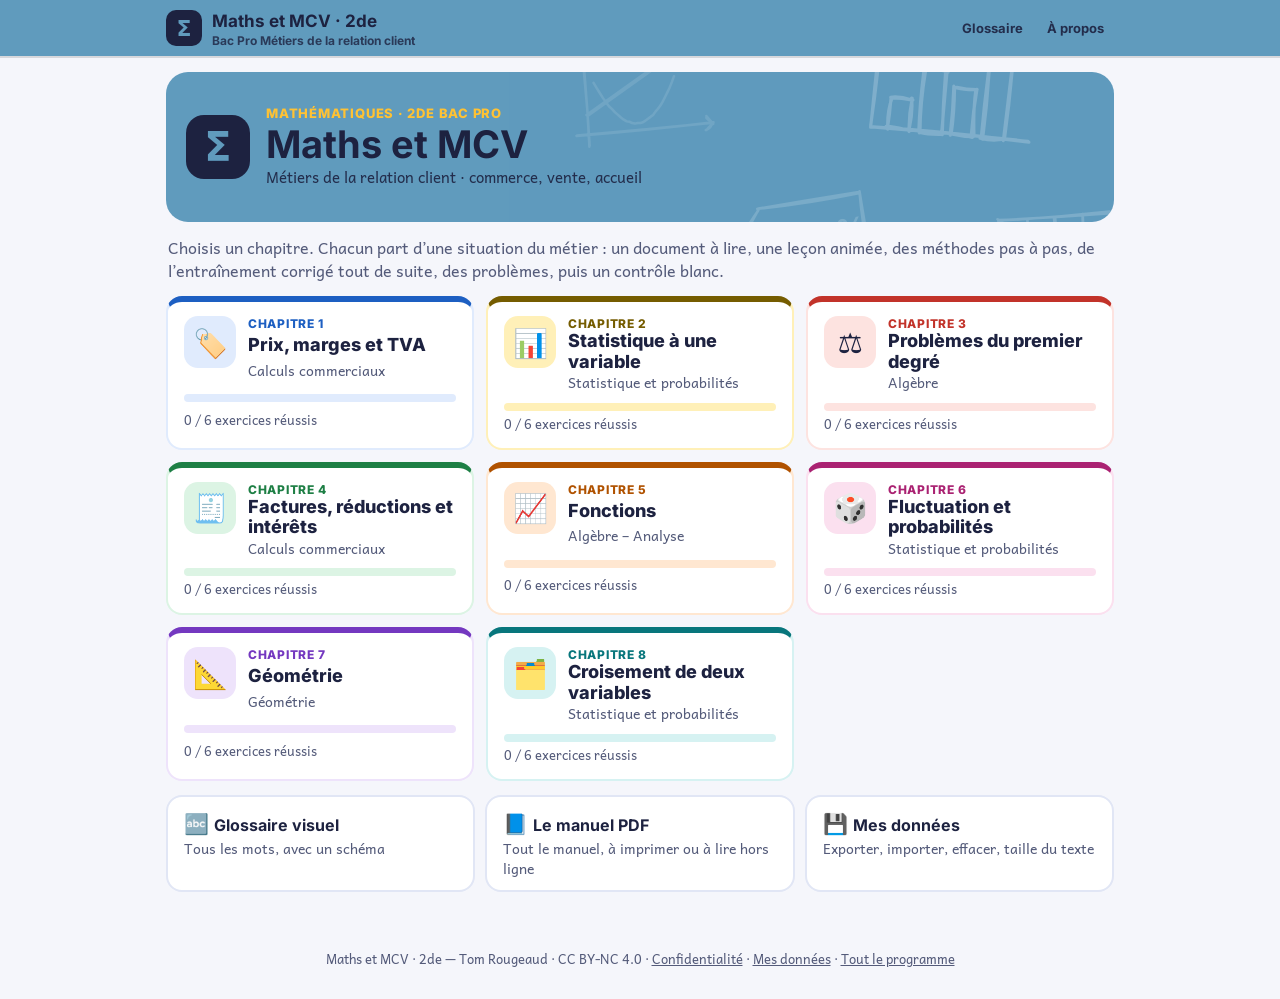
==== 2de/index.html @ 27fa9685 "Manuels 2de, 1re, Tle : QR sans texte collé, schémas sans superposition, diagrammes lisibles - QR « " ====
<!doctype html>
<html lang="fr">
<head>
<meta charset="utf-8">
<meta name="viewport" content="width=device-width,initial-scale=1,viewport-fit=cover">
<title>Maths et MCV · 2de</title>
<meta name="description" content="Mathématiques de 2de Bac Pro Métiers de la relation client : un document du métier pour démarrer, des leçons animées, des méthodes pas à pas, de l’entraînement corrigé et expliqué, des problèmes du commerce, de la vente et de l’accueil.">
<meta name="theme-color" content="#2A6A8C">
<meta name="author" content="Tom Rougeaud">
<link rel="icon" href="data:image/svg+xml,%3Csvg%20xmlns%3D%22http%3A%2F%2Fwww.w3.org%2F2000%2Fsvg%22%20viewBox%3D%220%200%2064%2064%22%3E%3Crect%20width%3D%2264%22%20height%3D%2264%22%20rx%3D%2214%22%20fill%3D%22%23609BBD%22%2F%3E%3Ctext%20x%3D%2232%22%20y%3D%2247%22%20font-family%3D%22Arial%2Csans-serif%22%20font-size%3D%2244%22%20font-weight%3D%22700%22%20fill%3D%22%231D2240%22%20text-anchor%3D%22middle%22%3E%CE%A3%3C%2Ftext%3E%3C%2Fsvg%3E">
<style>/* Polices intégrées (aucun appel externe) : Andika (texte, SIL OFL) et Inter (titres, SIL OFL) — les mêmes que le livret PDF */
@font-face{font-family:'Andika';font-style:normal;font-weight:400;font-display:swap;src:url([data-uri]) format('woff2');unicode-range:U+0000-00FF,U+0131,U+0152-0153,U+02BB-02BC,U+02C6,U+02DA,U+02DC,U+0304,U+0308,U+0329,U+2000-206F,U+20AC,U+2122,U+2191,U+2193,U+2212,U+2215,U+FEFF,U+FFFD}
@font-face{font-family:'Andika';font-style:normal;font-weight:700;font-display:swap;src:url([data-uri]) format('woff2');unicode-range:U+0000-00FF,U+0131,U+0152-0153,U+02BB-02BC,U+02C6,U+02DA,U+02DC,U+0304,U+0308,U+0329,U+2000-206F,U+20AC,U+2122,U+2191,U+2193,U+2212,U+2215,U+FEFF,U+FFFD}
@font-face{font-family:'Andika';font-style:italic;font-weight:400;font-display:swap;src:url([data-uri]) format('woff2');unicode-range:U+0000-00FF,U+0131,U+0152-0153,U+02BB-02BC,U+02C6,U+02DA,U+02DC,U+0304,U+0308,U+0329,U+2000-206F,U+20AC,U+2122,U+2191,U+2193,U+2212,U+2215,U+FEFF,U+FFFD}
@font-face{font-family:'Inter';font-style:normal;font-weight:700;font-display:swap;src:url([data-uri]) format('woff2');unicode-range:U+0000-00FF,U+0131,U+0152-0153,U+02BB-02BC,U+02C6,U+02DA,U+02DC,U+0304,U+0308,U+0329,U+2000-206F,U+20AC,U+2122,U+2191,U+2193,U+2212,U+2215,U+FEFF,U+FFFD}
@font-face{font-family:'Inter';font-style:normal;font-weight:800;font-display:swap;src:url([data-uri]) format('woff2');unicode-range:U+0000-00FF,U+0131,U+0152-0153,U+02BB-02BC,U+02C6,U+02DA,U+02DC,U+0304,U+0308,U+0329,U+2000-206F,U+20AC,U+2122,U+2191,U+2193,U+2212,U+2215,U+FEFF,U+FFFD}
</style>
<style>@font-face{font-family:KaTeX_AMS;font-style:normal;font-weight:400;src:url([data-uri]) format("woff2")}@font-face{font-family:KaTeX_Caligraphic;font-style:normal;font-weight:400;src:url([data-uri]) format("woff2")}@font-face{font-family:KaTeX_Main;font-style:normal;font-weight:700;src:url([data-uri]) format("woff2")}@font-face{font-family:KaTeX_Main;font-style:italic;font-weight:400;src:url([data-uri]) format("woff2")}@font-face{font-family:KaTeX_Main;font-style:normal;font-weight:400;src:url([data-uri]) format("woff2")}@font-face{font-family:KaTeX_Math;font-style:italic;font-weight:400;src:url([data-uri]) format("woff2")}@font-face{font-family:KaTeX_Size1;font-style:normal;font-weight:400;src:url([data-uri]) format("woff2")}@font-face{font-family:KaTeX_Size2;font-style:normal;font-weight:400;src:url([data-uri]) format("woff2")}.katex{font:normal 1.21em KaTeX_Main,Times New Roman,serif;line-height:1.2;text-indent:0;text-rendering:auto}.katex *{-ms-high-contrast-adjust:none!important;border-color:currentColor}.katex .katex-version:after{content:"0.16.11"}.katex .katex-mathml{clip:rect(1px,1px,1px,1px);border:0;height:1px;overflow:hidden;padding:0;position:absolute;width:1px}.katex .katex-html>.newline{display:block}.katex .base{position:relative;white-space:nowrap;width:-webkit-min-content;width:-moz-min-content;width:min-content}.katex .base,.katex .strut{display:inline-block}.katex .textbf{font-weight:700}.katex .textit{font-style:italic}.katex .textrm{font-family:KaTeX_Main}.katex .textsf{font-family:KaTeX_SansSerif}.katex .texttt{font-family:KaTeX_Typewriter}.katex .mathnormal{font-family:KaTeX_Math;font-style:italic}.katex .mathit{font-family:KaTeX_Main;font-style:italic}.katex .mathrm{font-style:normal}.katex .mathbf{font-family:KaTeX_Main;font-weight:700}.katex .boldsymbol{font-family:KaTeX_Math;font-style:italic;font-weight:700}.katex .amsrm,.katex .mathbb,.katex .textbb{font-family:KaTeX_AMS}.katex .mathcal{font-family:KaTeX_Caligraphic}.katex .mathfrak,.katex .textfrak{font-family:KaTeX_Fraktur}.katex .mathboldfrak,.katex .textboldfrak{font-family:KaTeX_Fraktur;font-weight:700}.katex .mathtt{font-family:KaTeX_Typewriter}.katex .mathscr,.katex .textscr{font-family:KaTeX_Script}.katex .mathsf,.katex .textsf{font-family:KaTeX_SansSerif}.katex .mathboldsf,.katex .textboldsf{font-family:KaTeX_SansSerif;font-weight:700}.katex .mathitsf,.katex .textitsf{font-family:KaTeX_SansSerif;font-style:italic}.katex .mainrm{font-family:KaTeX_Main;font-style:normal}.katex .vlist-t{border-collapse:collapse;display:inline-table;table-layout:fixed}.katex .vlist-r{display:table-row}.katex .vlist{display:table-cell;position:relative;vertical-align:bottom}.katex .vlist>span{display:block;height:0;position:relative}.katex .vlist>span>span{display:inline-block}.katex .vlist>span>.pstrut{overflow:hidden;width:0}.katex .vlist-t2{margin-right:-2px}.katex .vlist-s{display:table-cell;font-size:1px;min-width:2px;vertical-align:bottom;width:2px}.katex .vbox{align-items:baseline;display:inline-flex;flex-direction:column}.katex .hbox{width:100%}.katex .hbox,.katex .thinbox{display:inline-flex;flex-direction:row}.katex .thinbox{max-width:0;width:0}.katex .msupsub{text-align:left}.katex .mfrac>span>span{text-align:center}.katex .mfrac .frac-line{border-bottom-style:solid;display:inline-block;width:100%}.katex .hdashline,.katex .hline,.katex .mfrac .frac-line,.katex .overline .overline-line,.katex .rule,.katex .underline .underline-line{min-height:1px}.katex .mspace{display:inline-block}.katex .clap,.katex .llap,.katex .rlap{position:relative;width:0}.katex .clap>.inner,.katex .llap>.inner,.katex .rlap>.inner{position:absolute}.katex .clap>.fix,.katex .llap>.fix,.katex .rlap>.fix{display:inline-block}.katex .llap>.inner{right:0}.katex .clap>.inner,.katex .rlap>.inner{left:0}.katex .clap>.inner>span{margin-left:-50%;margin-right:50%}.katex .rule{border:0 solid;display:inline-block;position:relative}.katex .hline,.katex .overline .overline-line,.katex .underline .underline-line{border-bottom-style:solid;display:inline-block;width:100%}.katex .hdashline{border-bottom-style:dashed;display:inline-block;width:100%}.katex .sqrt>.root{margin-left:.2777777778em;margin-right:-.5555555556em}.katex .fontsize-ensurer.reset-size1.size1,.katex .sizing.reset-size1.size1{font-size:1em}.katex .fontsize-ensurer.reset-size1.size2,.katex .sizing.reset-size1.size2{font-size:1.2em}.katex .fontsize-ensurer.reset-size1.size3,.katex .sizing.reset-size1.size3{font-size:1.4em}.katex .fontsize-ensurer.reset-size1.size4,.katex .sizing.reset-size1.size4{font-size:1.6em}.katex .fontsize-ensurer.reset-size1.size5,.katex .sizing.reset-size1.size5{font-size:1.8em}.katex .fontsize-ensurer.reset-size1.size6,.katex .sizing.reset-size1.size6{font-size:2em}.katex .fontsize-ensurer.reset-size1.size7,.katex .sizing.reset-size1.size7{font-size:2.4em}.katex .fontsize-ensurer.reset-size1.size8,.katex .sizing.reset-size1.size8{font-size:2.88em}.katex .fontsize-ensurer.reset-size1.size9,.katex .sizing.reset-size1.size9{font-size:3.456em}.katex .fontsize-ensurer.reset-size1.size10,.katex .sizing.reset-size1.size10{font-size:4.148em}.katex .fontsize-ensurer.reset-size1.size11,.katex .sizing.reset-size1.size11{font-size:4.976em}.katex .fontsize-ensurer.reset-size2.size1,.katex .sizing.reset-size2.size1{font-size:.8333333333em}.katex .fontsize-ensurer.reset-size2.size2,.katex .sizing.reset-size2.size2{font-size:1em}.katex .fontsize-ensurer.reset-size2.size3,.katex .sizing.reset-size2.size3{font-size:1.1666666667em}.katex .fontsize-ensurer.reset-size2.size4,.katex .sizing.reset-size2.size4{font-size:1.3333333333em}.katex .fontsize-ensurer.reset-size2.size5,.katex .sizing.reset-size2.size5{font-size:1.5em}.katex .fontsize-ensurer.reset-size2.size6,.katex .sizing.reset-size2.size6{font-size:1.6666666667em}.katex .fontsize-ensurer.reset-size2.size7,.katex .sizing.reset-size2.size7{font-size:2em}.katex .fontsize-ensurer.reset-size2.size8,.katex .sizing.reset-size2.size8{font-size:2.4em}.katex .fontsize-ensurer.reset-size2.size9,.katex .sizing.reset-size2.size9{font-size:2.88em}.katex .fontsize-ensurer.reset-size2.size10,.katex .sizing.reset-size2.size10{font-size:3.4566666667em}.katex .fontsize-ensurer.reset-size2.size11,.katex .sizing.reset-size2.size11{font-size:4.1466666667em}.katex .fontsize-ensurer.reset-size3.size1,.katex .sizing.reset-size3.size1{font-size:.7142857143em}.katex .fontsize-ensurer.reset-size3.size2,.katex .sizing.reset-size3.size2{font-size:.8571428571em}.katex .fontsize-ensurer.reset-size3.size3,.katex .sizing.reset-size3.size3{font-size:1em}.katex .fontsize-ensurer.reset-size3.size4,.katex .sizing.reset-size3.size4{font-size:1.1428571429em}.katex .fontsize-ensurer.reset-size3.size5,.katex .sizing.reset-size3.size5{font-size:1.2857142857em}.katex .fontsize-ensurer.reset-size3.size6,.katex .sizing.reset-size3.size6{font-size:1.4285714286em}.katex .fontsize-ensurer.reset-size3.size7,.katex .sizing.reset-size3.size7{font-size:1.7142857143em}.katex .fontsize-ensurer.reset-size3.size8,.katex .sizing.reset-size3.size8{font-size:2.0571428571em}.katex .fontsize-ensurer.reset-size3.size9,.katex .sizing.reset-size3.size9{font-size:2.4685714286em}.katex .fontsize-ensurer.reset-size3.size10,.katex .sizing.reset-size3.size10{font-size:2.9628571429em}.katex .fontsize-ensurer.reset-size3.size11,.katex .sizing.reset-size3.size11{font-size:3.5542857143em}.katex .fontsize-ensurer.reset-size4.size1,.katex .sizing.reset-size4.size1{font-size:.625em}.katex .fontsize-ensurer.reset-size4.size2,.katex .sizing.reset-size4.size2{font-size:.75em}.katex .fontsize-ensurer.reset-size4.size3,.katex .sizing.reset-size4.size3{font-size:.875em}.katex .fontsize-ensurer.reset-size4.size4,.katex .sizing.reset-size4.size4{font-size:1em}.katex .fontsize-ensurer.reset-size4.size5,.katex .sizing.reset-size4.size5{font-size:1.125em}.katex .fontsize-ensurer.reset-size4.size6,.katex .sizing.reset-size4.size6{font-size:1.25em}.katex .fontsize-ensurer.reset-size4.size7,.katex .sizing.reset-size4.size7{font-size:1.5em}.katex .fontsize-ensurer.reset-size4.size8,.katex .sizing.reset-size4.size8{font-size:1.8em}.katex .fontsize-ensurer.reset-size4.size9,.katex .sizing.reset-size4.size9{font-size:2.16em}.katex .fontsize-ensurer.reset-size4.size10,.katex .sizing.reset-size4.size10{font-size:2.5925em}.katex .fontsize-ensurer.reset-size4.size11,.katex .sizing.reset-size4.size11{font-size:3.11em}.katex .fontsize-ensurer.reset-size5.size1,.katex .sizing.reset-size5.size1{font-size:.5555555556em}.katex .fontsize-ensurer.reset-size5.size2,.katex .sizing.reset-size5.size2{font-size:.6666666667em}.katex .fontsize-ensurer.reset-size5.size3,.katex .sizing.reset-size5.size3{font-size:.7777777778em}.katex .fontsize-ensurer.reset-size5.size4,.katex .sizing.reset-size5.size4{font-size:.8888888889em}.katex .fontsize-ensurer.reset-size5.size5,.katex .sizing.reset-size5.size5{font-size:1em}.katex .fontsize-ensurer.reset-size5.size6,.katex .sizing.reset-size5.size6{font-size:1.1111111111em}.katex .fontsize-ensurer.reset-size5.size7,.katex .sizing.reset-size5.size7{font-size:1.3333333333em}.katex .fontsize-ensurer.reset-size5.size8,.katex .sizing.reset-size5.size8{font-size:1.6em}.katex .fontsize-ensurer.reset-size5.size9,.katex .sizing.reset-size5.size9{font-size:1.92em}.katex .fontsize-ensurer.reset-size5.size10,.katex .sizing.reset-size5.size10{font-size:2.3044444444em}.katex .fontsize-ensurer.reset-size5.size11,.katex .sizing.reset-size5.size11{font-size:2.7644444444em}.katex .fontsize-ensurer.reset-size6.size1,.katex .sizing.reset-size6.size1{font-size:.5em}.katex .fontsize-ensurer.reset-size6.size2,.katex .sizing.reset-size6.size2{font-size:.6em}.katex .fontsize-ensurer.reset-size6.size3,.katex .sizing.reset-size6.size3{font-size:.7em}.katex .fontsize-ensurer.reset-size6.size4,.katex .sizing.reset-size6.size4{font-size:.8em}.katex .fontsize-ensurer.reset-size6.size5,.katex .sizing.reset-size6.size5{font-size:.9em}.katex .fontsize-ensurer.reset-size6.size6,.katex .sizing.reset-size6.size6{font-size:1em}.katex .fontsize-ensurer.reset-size6.size7,.katex .sizing.reset-size6.size7{font-size:1.2em}.katex .fontsize-ensurer.reset-size6.size8,.katex .sizing.reset-size6.size8{font-size:1.44em}.katex .fontsize-ensurer.reset-size6.size9,.katex .sizing.reset-size6.size9{font-size:1.728em}.katex .fontsize-ensurer.reset-size6.size10,.katex .sizing.reset-size6.size10{font-size:2.074em}.katex .fontsize-ensurer.reset-size6.size11,.katex .sizing.reset-size6.size11{font-size:2.488em}.katex .fontsize-ensurer.reset-size7.size1,.katex .sizing.reset-size7.size1{font-size:.4166666667em}.katex .fontsize-ensurer.reset-size7.size2,.katex .sizing.reset-size7.size2{font-size:.5em}.katex .fontsize-ensurer.reset-size7.size3,.katex .sizing.reset-size7.size3{font-size:.5833333333em}.katex .fontsize-ensurer.reset-size7.size4,.katex .sizing.reset-size7.size4{font-size:.6666666667em}.katex .fontsize-ensurer.reset-size7.size5,.katex .sizing.reset-size7.size5{font-size:.75em}.katex .fontsize-ensurer.reset-size7.size6,.katex .sizing.reset-size7.size6{font-size:.8333333333em}.katex .fontsize-ensurer.reset-size7.size7,.katex .sizing.reset-size7.size7{font-size:1em}.katex .fontsize-ensurer.reset-size7.size8,.katex .sizing.reset-size7.size8{font-size:1.2em}.katex .fontsize-ensurer.reset-size7.size9,.katex .sizing.reset-size7.size9{font-size:1.44em}.katex .fontsize-ensurer.reset-size7.size10,.katex .sizing.reset-size7.size10{font-size:1.7283333333em}.katex .fontsize-ensurer.reset-size7.size11,.katex .sizing.reset-size7.size11{font-size:2.0733333333em}.katex .fontsize-ensurer.reset-size8.size1,.katex .sizing.reset-size8.size1{font-size:.3472222222em}.katex .fontsize-ensurer.reset-size8.size2,.katex .sizing.reset-size8.size2{font-size:.4166666667em}.katex .fontsize-ensurer.reset-size8.size3,.katex .sizing.reset-size8.size3{font-size:.4861111111em}.katex .fontsize-ensurer.reset-size8.size4,.katex .sizing.reset-size8.size4{font-size:.5555555556em}.katex .fontsize-ensurer.reset-size8.size5,.katex .sizing.reset-size8.size5{font-size:.625em}.katex .fontsize-ensurer.reset-size8.size6,.katex .sizing.reset-size8.size6{font-size:.6944444444em}.katex .fontsize-ensurer.reset-size8.size7,.katex .sizing.reset-size8.size7{font-size:.8333333333em}.katex .fontsize-ensurer.reset-size8.size8,.katex .sizing.reset-size8.size8{font-size:1em}.katex .fontsize-ensurer.reset-size8.size9,.katex .sizing.reset-size8.size9{font-size:1.2em}.katex .fontsize-ensurer.reset-size8.size10,.katex .sizing.reset-size8.size10{font-size:1.4402777778em}.katex .fontsize-ensurer.reset-size8.size11,.katex .sizing.reset-size8.size11{font-size:1.7277777778em}.katex .fontsize-ensurer.reset-size9.size1,.katex .sizing.reset-size9.size1{font-size:.2893518519em}.katex .fontsize-ensurer.reset-size9.size2,.katex .sizing.reset-size9.size2{font-size:.3472222222em}.katex .fontsize-ensurer.reset-size9.size3,.katex .sizing.reset-size9.size3{font-size:.4050925926em}.katex .fontsize-ensurer.reset-size9.size4,.katex .sizing.reset-size9.size4{font-size:.462962963em}.katex .fontsize-ensurer.reset-size9.size5,.katex .sizing.reset-size9.size5{font-size:.5208333333em}.katex .fontsize-ensurer.reset-size9.size6,.katex .sizing.reset-size9.size6{font-size:.5787037037em}.katex .fontsize-ensurer.reset-size9.size7,.katex .sizing.reset-size9.size7{font-size:.6944444444em}.katex .fontsize-ensurer.reset-size9.size8,.katex .sizing.reset-size9.size8{font-size:.8333333333em}.katex .fontsize-ensurer.reset-size9.size9,.katex .sizing.reset-size9.size9{font-size:1em}.katex .fontsize-ensurer.reset-size9.size10,.katex .sizing.reset-size9.size10{font-size:1.2002314815em}.katex .fontsize-ensurer.reset-size9.size11,.katex .sizing.reset-size9.size11{font-size:1.4398148148em}.katex .fontsize-ensurer.reset-size10.size1,.katex .sizing.reset-size10.size1{font-size:.2410800386em}.katex .fontsize-ensurer.reset-size10.size2,.katex .sizing.reset-size10.size2{font-size:.2892960463em}.katex .fontsize-ensurer.reset-size10.size3,.katex .sizing.reset-size10.size3{font-size:.337512054em}.katex .fontsize-ensurer.reset-size10.size4,.katex .sizing.reset-size10.size4{font-size:.3857280617em}.katex .fontsize-ensurer.reset-size10.size5,.katex .sizing.reset-size10.size5{font-size:.4339440694em}.katex .fontsize-ensurer.reset-size10.size6,.katex .sizing.reset-size10.size6{font-size:.4821600771em}.katex .fontsize-ensurer.reset-size10.size7,.katex .sizing.reset-size10.size7{font-size:.5785920926em}.katex .fontsize-ensurer.reset-size10.size8,.katex .sizing.reset-size10.size8{font-size:.6943105111em}.katex .fontsize-ensurer.reset-size10.size9,.katex .sizing.reset-size10.size9{font-size:.8331726133em}.katex .fontsize-ensurer.reset-size10.size10,.katex .sizing.reset-size10.size10{font-size:1em}.katex .fontsize-ensurer.reset-size10.size11,.katex .sizing.reset-size10.size11{font-size:1.1996142719em}.katex .fontsize-ensurer.reset-size11.size1,.katex .sizing.reset-size11.size1{font-size:.2009646302em}.katex .fontsize-ensurer.reset-size11.size2,.katex .sizing.reset-size11.size2{font-size:.2411575563em}.katex .fontsize-ensurer.reset-size11.size3,.katex .sizing.reset-size11.size3{font-size:.2813504823em}.katex .fontsize-ensurer.reset-size11.size4,.katex .sizing.reset-size11.size4{font-size:.3215434084em}.katex .fontsize-ensurer.reset-size11.size5,.katex .sizing.reset-size11.size5{font-size:.3617363344em}.katex .fontsize-ensurer.reset-size11.size6,.katex .sizing.reset-size11.size6{font-size:.4019292605em}.katex .fontsize-ensurer.reset-size11.size7,.katex .sizing.reset-size11.size7{font-size:.4823151125em}.katex .fontsize-ensurer.reset-size11.size8,.katex .sizing.reset-size11.size8{font-size:.578778135em}.katex .fontsize-ensurer.reset-size11.size9,.katex .sizing.reset-size11.size9{font-size:.6945337621em}.katex .fontsize-ensurer.reset-size11.size10,.katex .sizing.reset-size11.size10{font-size:.8336012862em}.katex .fontsize-ensurer.reset-size11.size11,.katex .sizing.reset-size11.size11{font-size:1em}.katex .delimsizing.size1{font-family:KaTeX_Size1}.katex .delimsizing.size2{font-family:KaTeX_Size2}.katex .delimsizing.size3{font-family:KaTeX_Size3}.katex .delimsizing.size4{font-family:KaTeX_Size4}.katex .delimsizing.mult .delim-size1>span{font-family:KaTeX_Size1}.katex .delimsizing.mult .delim-size4>span{font-family:KaTeX_Size4}.katex .nulldelimiter{display:inline-block;width:.12em}.katex .delimcenter,.katex .op-symbol{position:relative}.katex .op-symbol.small-op{font-family:KaTeX_Size1}.katex .op-symbol.large-op{font-family:KaTeX_Size2}.katex .accent>.vlist-t,.katex .op-limits>.vlist-t{text-align:center}.katex .accent .accent-body{position:relative}.katex .accent .accent-body:not(.accent-full){width:0}.katex .overlay{display:block}.katex .mtable .vertical-separator{display:inline-block;min-width:1px}.katex .mtable .arraycolsep{display:inline-block}.katex .mtable .col-align-c>.vlist-t{text-align:center}.katex .mtable .col-align-l>.vlist-t{text-align:left}.katex .mtable .col-align-r>.vlist-t{text-align:right}.katex .svg-align{text-align:left}.katex svg{fill:currentColor;stroke:currentColor;fill-rule:nonzero;fill-opacity:1;stroke-width:1;stroke-linecap:butt;stroke-linejoin:miter;stroke-miterlimit:4;stroke-dasharray:none;stroke-dashoffset:0;stroke-opacity:1;display:block;height:inherit;position:absolute;width:100%}.katex svg path{stroke:none}.katex img{border-style:none;max-height:none;max-width:none;min-height:0;min-width:0}.katex .stretchy{display:block;overflow:hidden;position:relative;width:100%}.katex .stretchy:after,.katex .stretchy:before{content:""}.katex .hide-tail{overflow:hidden;position:relative;width:100%}.katex .halfarrow-left{left:0;overflow:hidden;position:absolute;width:50.2%}.katex .halfarrow-right{overflow:hidden;position:absolute;right:0;width:50.2%}.katex .brace-left{left:0;overflow:hidden;position:absolute;width:25.1%}.katex .brace-center{left:25%;overflow:hidden;position:absolute;width:50%}.katex .brace-right{overflow:hidden;position:absolute;right:0;width:25.1%}.katex .x-arrow-pad{padding:0 .5em}.katex .cd-arrow-pad{padding:0 .55556em 0 .27778em}.katex .mover,.katex .munder,.katex .x-arrow{text-align:center}.katex .boxpad{padding:0 .3em}.katex .fbox,.katex .fcolorbox{border:.04em solid;box-sizing:border-box}.katex .cancel-pad{padding:0 .2em}.katex .cancel-lap{margin-left:-.2em;margin-right:-.2em}.katex .sout{border-bottom-style:solid;border-bottom-width:.08em}.katex .angl{border-right:.049em solid;border-top:.049em solid;box-sizing:border-box;margin-right:.03889em}.katex .anglpad{padding:0 .03889em}.katex .eqn-num:before{content:"(" counter(katexEqnNo) ")";counter-increment:katexEqnNo}.katex .mml-eqn-num:before{content:"(" counter(mmlEqnNo) ")";counter-increment:mmlEqnNo}.katex .mtr-glue{width:50%}.katex .cd-vert-arrow{display:inline-block;position:relative}.katex .cd-label-left{display:inline-block;position:absolute;right:calc(50% + .3em);text-align:left}.katex .cd-label-right{display:inline-block;left:calc(50% + .3em);position:absolute;text-align:right}.katex-display{display:block;margin:1em 0;text-align:center}.katex-display>.katex{display:block;text-align:center;white-space:nowrap}.katex-display>.katex>.katex-html{display:block;position:relative}.katex-display>.katex>.katex-html>.tag{position:absolute;right:0}.katex-display.leqno>.katex>.katex-html>.tag{left:0;right:auto}.katex-display.fleqn>.katex{padding-left:2em;text-align:left}body{counter-reset:katexEqnNo mmlEqnNo}

.katex{font-size:1.06em}.katex .text,.katex .text .mord{font-family:'Andika','Noto Color Emoji','DejaVu Sans',sans-serif!important}.fx .katex{font-size:1em}.kx{display:inline-block}</style>
<style>/* Livret « Maths Allophones · Niveau 2 » — A4, impression couleur ou N&B */

*{box-sizing:border-box}
html,body{margin:0;padding:0}
body{font-family:'Andika','Noto Color Emoji',sans-serif;font-size:12pt;line-height:1.36;color:#1D2240;-webkit-print-color-adjust:exact;print-color-adjust:exact}
.c-brand{--cc:#2A6A8C;--tt:#E3EFF6}
h1,h2,h3,h4,.ext,.num,.lv,.cv-title,.cv-sub,.cv-k,.cv-tome,.cv-n2,.gc-w,.az-w,.foot,.run,.ch-k,.qrbox,.tc,.hw b,.fam,.lab,.lab2,.sec-h,.cb-t,.me-t,.st-n,.pq-n,.calc-n{font-family:'Inter','Noto Color Emoji',sans-serif}
svg text{font-family:'Inter','Andika',sans-serif}
p{margin:1.2mm 0}
#flow{width:210mm}
.nw{white-space:nowrap}
/* fractions sur deux étages */
.fr{display:inline-flex;flex-direction:column;align-items:center;vertical-align:middle;line-height:1.02;margin:0 .1em;font-size:.88em;font-weight:700}
.fr .fn{padding:0 .18em .04em;border-bottom:.1em solid currentColor}
.fr .fd{padding:.04em .18em 0}
/* ---------- pages ---------- */
.page{width:210mm;height:297mm;position:relative;overflow:hidden;display:flex;flex-direction:column;page-break-after:always;break-after:page;background:#fff}
.page .inner{flex:1;overflow:hidden;padding:11mm 13mm 15mm}
.page.cont .inner{padding-top:4mm}
.run{margin:7mm 13mm 0;padding:1.4mm 4mm;border-radius:99px;background:var(--tt);color:var(--cc);font-weight:800;font-size:9.5pt}
.foot{position:absolute;left:13mm;right:13mm;bottom:6.5mm;display:flex;justify-content:space-between;align-items:center;font-size:8.5pt;color:#7d84a6}
.foot b{display:inline-grid;place-items:center;min-width:8mm;height:8mm;border-radius:99px;background:var(--tt,#E3EFF6);color:var(--cc,#2A6A8C);font-size:10pt}
.page.even .foot{flex-direction:row-reverse}
/* ---------- consignes ---------- */
strong.v{font-weight:700;text-decoration:underline;text-decoration-thickness:.11em;text-underline-offset:.17em;text-decoration-color:var(--cc,#2A6A8C)}
.cs{margin:.6mm 0 2mm}
.small{font-size:10.5pt}
.kc{color:var(--kc,var(--cc));font-weight:700}
.bl{display:inline-block;border-bottom:1.7px solid #1D2240;height:1.15em;vertical-align:-.2em;margin:0 .15em;position:relative}
.lines i{display:block;height:9.6mm;border-bottom:.5mm solid #A9B2D3;position:relative}
.lines{margin:.5mm 0 1.5mm}
/* ---------- blocs ---------- */
.blk{break-inside:avoid}
.ex{border:2px solid color-mix(in srgb,var(--cc) 30%,#fff);border-radius:5mm;padding:2.8mm 4mm 3.2mm;margin:0 0 3.6mm;background:#fff;position:relative}
.exh{display:flex;align-items:center;gap:2.4mm;margin-bottom:1.6mm}
.num{display:grid;place-items:center;width:8.2mm;height:8.2mm;border-radius:50%;background:var(--cc);color:#fff;font-weight:800;font-size:12pt;flex:none}
.lv{font-weight:800;font-size:9pt;padding:.7mm 2.6mm;border-radius:99px;white-space:nowrap}
.lv-1{background:#DCF4E4;color:#14572F}.lv-2{background:#FFF1CC;color:#6B4600}.lv-3{background:#E0EBFD;color:#173F86}
.lv-calc{background:#E0EBFD;color:#173F86}.lv-brevet{background:#FDE3E0;color:#8E1F18}.lv-redige{background:#FFE7D1;color:#7A3A00}
.lv-cherche{background:#FBE0EF;color:#7A1850}.lv-parle{background:#EEE3FB;color:#4F2390}.lv-sais{background:#D6F2F2;color:#05585C}.lv-defi{background:#FFF0B8;color:#5C4700}
.ext{font-weight:800;font-size:13pt;color:var(--cc)}
.exb{position:relative}
/* en-tête de chapitre */
.chead,.ghead{display:flex;gap:5mm;align-items:center;background:var(--tt);border-radius:7mm;padding:5mm 6mm;margin-bottom:3.5mm;position:relative;overflow:hidden}
.chead::after,.ghead::after{content:"";position:absolute;right:-14mm;top:-16mm;width:46mm;height:46mm;border-radius:50%;background:color-mix(in srgb,var(--cc) 14%,transparent)}
.ch-txt{flex:1;position:relative;z-index:1;min-width:0}
.ch-k{display:inline-block;background:var(--cc);color:#fff;font-weight:800;font-size:10pt;padding:.6mm 3.4mm;border-radius:99px}
.chead h2,.ghead h2{margin:1.6mm 0 1mm;font-weight:800;font-size:24pt;line-height:1.05;color:var(--cc);white-space:nowrap}
.chead p{margin:0;font-size:11.5pt}
.ghead h2{font-size:20pt}
.obj{margin:2mm 0 0;padding:0;list-style:none;font-size:11pt}
.obj li{margin:.5mm 0}.obj li::before{content:"🎯 "}
.glink{font-size:10pt;margin-top:1.6mm!important;color:#545B7A}
.qrbox{position:relative;z-index:1;display:flex;flex-direction:column;align-items:center;gap:1mm;background:#fff;border-radius:4mm;padding:2mm 2mm 1.4mm;border:2px solid var(--cc,#2A6A8C);flex:none;width:30mm;text-align:center;font-weight:800;font-size:8.2pt;line-height:1.15;color:var(--cc,#2A6A8C)}
.qrbox svg{width:25mm;height:25mm;display:block;shape-rendering:crispEdges}
.qrbox.big{width:38mm}.qrbox.big svg{width:32mm;height:32mm}
.qrbox.sm{width:24mm;font-size:7.4pt}.qrbox.sm svg{width:19mm;height:19mm}
/* mots de la leçon */
.mots h3,.notes h3{margin:0 0 1.6mm;font-size:12pt;font-weight:800;color:var(--cc)}
.mots{margin-bottom:3.6mm}
.chips{display:flex;flex-wrap:wrap;gap:1.6mm}
.chip{display:inline-block;border:1.6px solid var(--cc);background:var(--tt);border-radius:99px;padding:.3mm 2.8mm;font-size:10.5pt;font-weight:700;color:#1D2240;line-height:1.35}
.chip i{font-style:normal;font-weight:400;color:#545B7A}
/* ---------- cours ---------- */
.sec-h{display:flex;align-items:center;gap:2.4mm;margin:1mm 0 2.4mm;font-weight:800;font-size:15pt;color:var(--cc)}
.sec-h::after{content:"";flex:1;height:.7mm;border-radius:1mm;background:color-mix(in srgb,var(--cc) 35%,#fff)}
.sec-h .ic{display:grid;place-items:center;width:9mm;height:9mm;border-radius:2.6mm;background:var(--cc);color:#fff;font-size:12pt}
.cb{display:grid;grid-template-columns:1fr 44mm;gap:4mm;border:1.8px solid color-mix(in srgb,var(--cc) 35%,#fff);border-left:3.4mm solid var(--cc);border-radius:4mm;padding:2.8mm 3.6mm;margin-bottom:3mm;background:#fff}
.cb.noill{grid-template-columns:1fr}
.cb-t{margin:0 0 1mm;font-weight:800;font-size:12.5pt;color:var(--cc)}
.cb-n{display:inline-grid;place-items:center;width:6mm;height:6mm;border-radius:50%;background:var(--tt);color:var(--cc);font-size:9pt;margin-right:1.4mm;vertical-align:1px}
.cb-txt p{margin:.8mm 0;font-size:11.5pt}
.cb-ill{background:var(--tt);border-radius:3mm;padding:1mm;align-self:start}
.cb-ill svg{width:100%;height:auto;display:block}
.exm{background:#F4F7FE;border-radius:2.6mm;padding:1.4mm 3mm;margin-top:1.4mm;font-size:11pt}
.exm b{color:var(--cc);font-family:'Inter';font-size:9pt;font-weight:800;text-transform:uppercase;letter-spacing:.04em}
.exm p{margin:.4mm 0}
.att{background:#FFF6D8;border-left:2.4mm solid #FFC233;border-radius:2mm;padding:1.2mm 3mm;margin-top:1.4mm;font-size:11pt}
.tbl{border-collapse:collapse;margin:1mm 0 2mm}
.tbl td,.tbl th{border:1.5px solid #1D2240;padding:1.2mm 2.6mm;text-align:center}
.tbl th{background:var(--tt);text-align:left}
/* méthode */
.me{border:2px solid var(--cc);border-radius:5mm;padding:3mm 4mm;margin-bottom:3.4mm;background:#fff}
.me-t{margin:0 0 1.6mm;font-weight:800;font-size:13pt;color:var(--cc)}
.me-t span{display:inline-block;background:var(--cc);color:#fff;border-radius:99px;font-size:9pt;padding:.3mm 2.6mm;margin-right:2mm;vertical-align:2px}
ol.steps{list-style:none;margin:0 0 2mm;padding:0;counter-reset:st}
ol.steps li{counter-increment:st;display:flex;gap:2.4mm;align-items:flex-start;margin:1mm 0;font-size:11.5pt}
ol.steps li::before{content:counter(st);display:grid;place-items:center;flex:none;width:6.2mm;height:6.2mm;border-radius:50%;background:var(--tt);color:var(--cc);font:800 9.5pt 'Inter'}
.solved{background:#F4F7FE;border-radius:3.4mm;padding:2.4mm 3.4mm}
.solved h4{margin:0 0 1mm;font-size:10pt;font-weight:800;color:var(--cc);text-transform:uppercase;letter-spacing:.04em}
.solved .en{font-size:11.5pt;margin:0 0 1.6mm}
.sv{display:grid;grid-template-columns:1fr auto;gap:1.2mm 4mm;align-items:baseline}
.sv .t{font-size:11pt}.sv .c{font-weight:700;font-size:11.5pt;text-align:right;white-space:nowrap}
.solved .rep{margin-top:1.8mm;background:#DCF4E4;border-radius:2mm;padding:1mm 2.6mm;font-size:11.5pt}
.solved .ill{float:right;width:40mm;margin:0 0 1mm 3mm;background:#fff;border-radius:2mm}
.solved .ill svg{width:100%;height:auto;display:block}
/* Relie */
.rel{display:grid;grid-template-columns:auto minmax(12mm,1fr) auto;row-gap:2.2mm;align-items:center}
.rl,.rr{display:flex;align-items:center;gap:2mm;position:relative}
.rr{justify-self:start}
.dot{width:3.2mm;height:3.2mm;border-radius:50%;background:#1D2240;flex:none}
.lab,.lab2{display:inline-grid;place-items:center;width:5mm;height:5mm;border-radius:1.4mm;font-weight:800;font-size:8.5pt;background:#EEF3FF;color:#545B7A;flex:none}
.lab2{margin-right:1.6mm}
.il{display:inline-block}.il svg{width:100%;height:100%;display:block}
.rw{display:inline-flex;align-items:center;font-weight:700;font-size:12pt}
.rel-def{grid-template-columns:auto 12mm 1fr}
.rel-def .rw{color:var(--cc);gap:1.6mm}
.rel-def .rd{display:flex;align-items:flex-start;font-size:10.5pt;line-height:1.28}
/* Banque d’étiquettes */
.bank{display:flex;flex-wrap:wrap;gap:2mm;padding:2mm;border:1.6px dashed var(--cc);border-radius:3mm;margin-bottom:2.4mm}
.tag{background:var(--tt);border-radius:2mm;padding:.4mm 2.4mm;font-weight:700}
/* sous l’image */
.sgrid{display:grid;grid-template-columns:repeat(4,1fr);gap:3mm 4mm}
.sg{display:flex;flex-direction:column;gap:1.2mm}
.sg-ill{width:100%;height:24mm;background:#F6F8FE;border-radius:2.5mm;border:1px solid #E1E6F5;padding:.6mm}
.sg .bl{width:100%;margin:0;height:7mm}
/* Trous */
.gaps{display:grid;grid-template-columns:1fr 1fr;gap:2.6mm 6mm}
.gp{display:grid;grid-template-columns:21mm 1fr;gap:3mm;align-items:center}
.gp-ill{width:21mm;height:15mm;background:#F6F8FE;border-radius:2mm;border:1px solid #E1E6F5}
.gs{margin:0;font-size:11.5pt;line-height:1.45}
.hint{margin:.4mm 0 0;font-size:9.5pt;color:#6b7395;letter-spacing:.02em}
/* énoncés */
.enonce{background:#FFF6D8;border-left:3mm solid #FFC233;border-radius:2.5mm;padding:2mm 3.6mm;margin:1mm 0 2mm;font-size:11.5pt}
.enonce p{margin:.4mm 0}
.citem{margin:0 0 2.6mm;padding-bottom:2.2mm;border-bottom:1px dotted #C9D1EA}
.citem:last-child{border-bottom:0;margin-bottom:0;padding-bottom:0}
.citem .q{font-weight:700;margin:.6mm 0 1mm}
.opts{display:flex;flex-wrap:wrap;gap:1.6mm 5mm}
.opt{display:inline-flex;align-items:center;gap:1.4mm;font-size:11.5pt;position:relative}
.box{position:relative;display:inline-block}
.opt .box{font-size:13pt;line-height:1}
.vfs{display:flex;gap:6mm}
.tg{position:relative}
.sent{display:block;margin:.3mm 0}
/* calculs */
.calcs{display:grid;grid-template-columns:1fr 1fr;gap:3mm 5mm}
.calc{border:1.4px solid #DCE2F2;border-radius:3mm;padding:2mm 2.8mm 2mm 7mm;display:flex;flex-direction:column;gap:1mm;position:relative}
.calc.wide{grid-column:1/-1}
.calc-n{position:absolute;left:1mm;top:1.8mm;display:grid;place-items:center;width:5.6mm;height:5.6mm;border-radius:50%;background:var(--tt);color:var(--cc);font-size:8.5pt;font-weight:800;border:1.2px solid var(--cc)}
.calc .ct{font-size:11pt;line-height:1.32}
.calc .ct p{margin:.2mm 0}
.calc.hasfig{display:grid;grid-template-columns:1fr 27mm;gap:2mm;align-items:start}
.calc.wide.hasfig{grid-template-columns:1fr 40mm}
.calc.hasscr{display:grid;grid-template-columns:1fr 72mm;gap:3mm;align-items:start}
.cm{display:flex;flex-direction:column;gap:1mm;min-width:0;height:100%}
.calc .fig svg{width:100%;height:auto;display:block}
.ans{display:flex;align-items:flex-end;gap:1.6mm;font-size:10.5pt;color:#545B7A;margin-top:auto}
.ans .bl{flex:1;min-width:14mm}
.ans .u{color:#1D2240;font-weight:700}
.work{height:13mm;border:1px dashed #C9D1EA;border-radius:2mm;margin:.6mm 0;position:relative}
.frb{display:inline-flex;flex-direction:column;align-items:center;gap:.6mm;vertical-align:middle}
.frb i{display:block;width:13mm;height:6.6mm;border:1.4px solid #1D2240;border-radius:1mm;position:relative}
.frb hr{width:16mm;margin:0;border:0;border-top:1.6px solid #1D2240}
/* brevet */
.pbm .figr{float:right;width:52mm;margin:0 0 2mm 3mm;background:#fff}
.pbm .figr svg{width:100%;height:auto;display:block}
.pq{margin:2mm 0 0;clear:none}
.pq-h{display:flex;gap:2mm;align-items:baseline}
.pq-n{display:inline-grid;place-items:center;flex:none;width:6.4mm;height:6.4mm;border-radius:1.8mm;background:var(--cc);color:#fff;font-size:9.5pt;font-weight:800}
.pq-q{font-size:11.5pt;font-weight:700}
.pl{display:flex;gap:2mm;align-items:flex-start;font-size:10pt;color:#545B7A;margin:.6mm 0 0}
.pl>span:first-child{min-width:20mm;padding-top:4.6mm}
.pl .lines{flex:1;margin:0}
.pouce{clear:both;margin-top:2.4mm;border:1.4px dashed #A9B2D3;border-radius:2.6mm;padding:1.2mm 3mm;font-size:9.5pt;color:#454c6e;background:#FAFBFF}
.pouce b{font-family:'Inter';font-weight:800;color:#545B7A}
.pouce span{display:inline-block;margin-right:3mm}
/* rédaction */
.rdg{margin:0 0 2.6mm}
.rdg .calcd{font-weight:700;font-size:11pt;color:#2d3356;margin:.4mm 0 .8mm;padding-left:3mm;border-left:1.2mm solid var(--tt)}
ul.starters{list-style:none;display:flex;flex-wrap:wrap;gap:1.6mm;padding:0;margin:0 0 1mm}
ul.starters li{background:var(--tt);border-radius:99px;padding:.4mm 3mm;font-size:11pt}
ul.starters li::before{content:"✏️ "}
/* ordre */
.ord{margin-bottom:1.6mm}
/* parler */
.parle{display:grid;grid-template-columns:1fr 31mm;gap:4mm;align-items:start}
ol.keys{margin:0 0 2mm;padding-left:6mm;font-size:11.5pt}ol.keys li{margin:.6mm 0}
.amorces{display:flex;flex-wrap:wrap;gap:1.6mm}
.amorces span{border:1.5px solid var(--cc);border-radius:99px;padding:.2mm 2.6mm;font-size:10.5pt;background:#fff}
/* bilan */
table.sais{border-collapse:collapse;width:100%}
table.sais td{padding:1mm 0;border-bottom:1px dotted #C9D1EA;font-size:11.5pt}
table.sais td:last-child{text-align:right;white-space:nowrap}
.face{width:9.5mm;height:9.5mm;margin-left:2.4mm;vertical-align:middle}
.ex.sais{background:#F4FBFB}
.notes{margin-top:1mm}
/* mots croisés */
.cw{display:grid;grid-template-columns:auto 1fr;gap:5mm;align-items:start}
.cwg{position:relative}
.cwc{position:absolute;width:6.6mm;height:6.6mm;border:1.2px solid #1D2240;background:#fff;margin:-.6px 0 0 -.6px}
.cwn{position:absolute;left:.4mm;top:.1mm;font:800 5.6pt 'Inter';color:#545B7A}
.cwl{display:none}
.cwclues{font-size:10pt;line-height:1.28}
.cwclues h4{margin:0 0 .8mm;font-size:10.5pt;color:var(--cc)}
.cwclues ul{list-style:none;margin:0 0 2mm;padding:0}.cwclues li{margin:.6mm 0}
.cnt{color:#7d84a6;font-size:8.5pt}
/* mots mêlés */
.mmw{display:grid;grid-template-columns:auto 1fr;gap:6mm;align-items:start}
.mmg{display:grid;grid-template-columns:repeat(12,6.4mm);border:1.6px solid #1D2240;border-radius:2mm;padding:1mm}
.mm{display:grid;place-items:center;width:6.4mm;height:6.4mm;font:700 10.5pt 'Inter';color:#1D2240}
.prof .mm.ok{color:#D0021B;background:#FDE3E0}
ul.mml{list-style:none;margin:0;padding:0;font-size:11.5pt;font-weight:700}ul.mml li{margin:1.4mm 0}
/* ---------- pages fixes ---------- */
.pg-t{font-weight:800;font-size:22pt;color:#2A6A8C;margin:2mm 0 4mm}
.pg-s{font-weight:800;font-size:14pt;color:#2A6A8C;margin:5mm 0 2mm}
.pg-p{margin:1mm 0 2mm}
.howto{display:grid;gap:2mm}
.hw{display:grid;grid-template-columns:13mm 34mm 1fr;align-items:center;background:#F3F6FE;border-radius:4mm;padding:2mm 4mm}
.hw .hi{font-size:19pt}.hw b{font-weight:800;font-size:12.5pt;color:#2A6A8C}
.lvls{display:flex;flex-wrap:wrap;gap:2.4mm}.lvls .lv{font-size:11pt;padding:1.2mm 3.6mm}
.legend{display:flex;flex-wrap:wrap;gap:2mm}
.qrhow{display:grid;grid-template-columns:38mm 1fr;gap:9mm;align-items:center}
.qrhow ol{margin:0;padding-left:6mm}.qrhow li{margin:1mm 0}
.toc{display:grid;gap:1.2mm;margin-bottom:2mm}
.tc{display:flex;align-items:center;gap:3mm;background:var(--tt);border-radius:3.4mm;padding:.9mm 4mm;font-weight:800;font-size:11pt}
.tn{display:grid;place-items:center;width:6.6mm;height:6.6mm;border-radius:50%;background:var(--cc);color:#fff;font-weight:800;font-size:10pt;flex:none}
.tt{color:var(--cc)}.tdots{flex:1;border-bottom:2px dotted color-mix(in srgb,var(--cc) 45%,#fff);margin:0 2mm 1.6mm}
.tp{font-weight:800;color:var(--cc);min-width:8mm;text-align:right}
.tc.rv{margin-left:8mm;font-size:10pt}
table.phr2{width:100%;border-collapse:separate;border-spacing:0 1.4mm;font-size:10.8pt}
table.phr2 th{font-family:'Inter';font-weight:800;color:#fff;background:#2A6A8C;padding:1.6mm 3mm;text-align:left;font-size:10pt}
table.phr2 th:first-child{background:none}
table.phr2 th span{font-weight:700;opacity:.8}
table.phr2 td{background:#F3F6FE;padding:1.5mm 3mm;vertical-align:middle}
table.phr2 td.pk{background:#FFF6D8;font-family:'Inter';font-weight:800;font-size:9.5pt;color:#6B4600;width:36mm}
table.phr2 td.pk span{font-size:13pt;margin-right:1.6mm}
.jst{display:grid;grid-template-columns:1fr 1fr;gap:2mm 5mm}
.jst div{background:#EEF8F1;border-left:2.4mm solid #1E7F45;border-radius:0 2.4mm 2.4mm 0;padding:1.2mm 3mm;font-size:11pt}
.jst div b{display:block;font-family:'Inter';font-weight:800;font-size:9pt;color:#14572F}
table.nw{width:100%;border-collapse:collapse;margin-top:3mm}
table.nw th{background:#E3EFF6;color:#2A6A8C;font-family:'Inter';font-weight:800;padding:2mm;border:1.5px solid #9aa3c7}
table.nw td{height:14mm;border:1.5px solid #C9D1EA}
/* formulaire */
.fm{display:grid;grid-template-columns:1fr 1fr;gap:3mm}
.fb{border:1.8px solid color-mix(in srgb,var(--cc) 40%,#fff);border-top:3mm solid var(--cc);border-radius:3.4mm;padding:2mm 3.2mm;break-inside:avoid}
.fb h3{margin:0 0 1.2mm;font-size:11.5pt;font-weight:800;color:var(--cc)}
.fb table{border-collapse:collapse;width:100%;font-size:10.4pt}
.fb td{padding:.7mm 1mm;border-bottom:1px dotted #D6DDF0;vertical-align:middle}
.fb td:last-child{font-weight:700;text-align:right}
.fb td:first-child{padding-right:2mm}
.fb.span{grid-column:1/-1}
.fb p{margin:.6mm 0;font-size:10.4pt}
/* ---------- couverture ---------- */
.cover .inner{padding:12mm 13mm 12mm;display:flex;flex-direction:column;gap:6mm}
.author{position:absolute;top:6.5mm;right:13mm;font-family:'Inter';font-weight:800;font-size:9pt;color:#545B7A;letter-spacing:.03em}
.cv-panel{position:relative;background:#2A6A8C;border-radius:11mm;height:168mm;overflow:hidden;color:#fff;padding:18mm 14mm 0;margin-top:3mm}
.cv-panel::before{content:"";position:absolute;width:120mm;height:120mm;border-radius:50%;background:#4446B8;right:-42mm;top:-38mm}
.cv-panel::after{content:"";position:absolute;width:70mm;height:70mm;border-radius:50%;background:#FFC233;left:-22mm;bottom:-30mm;opacity:.95}
.cv-k,.cv-title,.cv-sub,.cv-tome,.cv-n2{position:relative;z-index:2}
.cv-k{font-weight:800;font-size:12pt;color:#FFC233;letter-spacing:.22em;text-transform:uppercase}
.cv-title{font-weight:800;font-size:68pt;line-height:.95;letter-spacing:.02em;margin:2mm 0 1mm}
.cv-n2{display:inline-block;background:#fff;color:#2A6A8C;font-weight:800;font-size:17pt;border-radius:99px;padding:1mm 5mm;margin:1mm 0 3mm}
.cv-sub{font-weight:800;font-size:19pt;line-height:1.15}
.cv-tome{display:inline-block;margin-top:5mm;background:#FFC233;color:#3F2A00;font-weight:800;font-size:13pt;padding:2mm 6mm;border-radius:99px}
.cv-fam{position:absolute;z-index:2;left:50mm;bottom:9mm;display:flex;gap:2.4mm}
.fam{display:grid;place-items:center;width:11.5mm;height:11.5mm;border-radius:50%;background:var(--tt);border:2.2px solid var(--cc);font-size:14pt}
.dc{position:absolute;z-index:2;width:36mm;height:25mm;background:#fff;border-radius:5mm;padding:1.2mm;box-shadow:0 1.2mm 0 rgba(0,0,0,.18)}
.dc svg{width:100%;height:100%}
.d0{right:9mm;top:12mm;transform:rotate(6deg)}.d1{right:11mm;top:46mm;transform:rotate(-5deg)}
.d2{right:8mm;top:80mm;transform:rotate(4deg)}.d3{right:12mm;top:114mm;transform:rotate(-6deg)}.d4,.d5{display:none}
.cv-id{display:grid;grid-template-columns:1fr auto;gap:8mm;align-items:center;border:2.5px solid #2A6A8C;border-radius:8mm;padding:6mm 7mm}
.cv-classe{grid-column:1/-1;font-family:'Inter';font-weight:800;font-size:14pt;color:#545B7A;margin-bottom:-3mm}
.cv-classe b{font-weight:800;font-size:19pt;color:#2A6A8C;background:#FFC233;border-radius:3mm;padding:0 3mm;margin-left:1mm}
.cv-fields{display:grid;gap:4.4mm}
.cv-fields div{display:flex;align-items:flex-end;gap:3mm}
.cv-fields span{font-family:'Inter';font-weight:800;font-size:12pt;color:#2A6A8C;min-width:34mm}
.cv-fields i{flex:1;border-bottom:2px dashed #9aa3c7;height:8mm}
/* ---------- glossaire ---------- */
.gcard{display:grid;grid-template-columns:31mm 1fr;gap:4mm;border:1.8px solid color-mix(in srgb,var(--cc) 45%,#fff);border-left:3.2mm solid var(--cc);border-radius:4mm;padding:2.6mm 3.4mm;margin-bottom:2.8mm;background:#fff}
.gc-ill{background:var(--tt);border-radius:3mm;height:22mm;padding:.8mm}
.gc-ill svg{width:100%;height:100%;display:block}
.gc-h{display:flex;align-items:baseline;gap:2mm;flex-wrap:wrap}
.gc-w{font-weight:800;font-size:15pt;color:var(--cc);line-height:1.1}
.gc-w i{font-style:normal;font-weight:700;color:#545B7A}
.sym{display:inline-block;background:var(--tt);border-radius:1.6mm;padding:0 1.8mm;font-size:11.5pt}
.ctx{font-size:10pt;color:#545B7A}
.gc-cat{margin-left:auto;font-size:8.5pt;font-weight:700;color:var(--cc)}
.gc-def{margin:.8mm 0 .6mm;font-size:11pt;line-height:1.3}
.forms{display:flex;flex-wrap:wrap;gap:1.4mm;margin:.6mm 0}
.forms span{font-size:9.5pt;background:var(--tt);border-radius:99px;padding:0 2.6mm}
.gc-ph{margin:.4mm 0 0;padding-left:5mm;font-size:10.3pt;line-height:1.3;color:#2d3356}
.dire,.note{font-size:9.5pt;margin:.6mm 0 0;color:#2d3356}
.ml{display:flex;gap:2mm;font-size:9.5pt;margin-top:1.4mm;color:#545B7A}.ml i{flex:1;border-bottom:1.4px dashed #A9B2D3}
.sample{margin:2mm 0 3mm}
ul.annot{list-style:none;padding:0;margin:0 0 2mm;display:grid;grid-template-columns:1fr 1fr;gap:1.4mm 6mm;font-size:11pt}
.az-l{margin:1.6mm 0 1.4mm}
.az-l span{display:inline-grid;place-items:center;min-width:11mm;height:11mm;border-radius:3mm;background:#2A6A8C;color:#FFC233;font:800 16pt 'Inter'}
.azb{margin-bottom:1.6mm}
.az{border-left:2.6mm solid var(--cc);background:color-mix(in srgb,var(--tt) 45%,#fff);border-radius:0 2.5mm 2.5mm 0;padding:1mm 3mm;font-size:10pt;line-height:1.28}
.az-h{display:flex;align-items:baseline;gap:1.6mm;flex-wrap:wrap}
.az-w{font-weight:800;font-size:11.5pt;color:var(--cc)}
.az-h i{font-style:normal;color:#545B7A;font-size:9.5pt}
.az-r{display:flex;gap:2mm;font-size:8.5pt;color:#545B7A;margin-top:.4mm}
.cols2{column-count:2;column-gap:7mm}
.cols2>.blk{break-inside:avoid}
.colbox{column-count:2;column-gap:7mm;column-fill:auto;overflow:hidden}
.colbox>.blk{break-inside:avoid}
.span{column-span:all}
/* ---------- corrigé ---------- */
.cc{border-left:3mm solid var(--cc);padding:1mm 0 1mm 4mm;margin-bottom:4mm}
.cc h3{margin:0 0 1.4mm;color:var(--cc);font-size:12.5pt}
.cc h3 small{font-weight:700;color:#545B7A;font-size:9.5pt}
.cc p{font-size:9.8pt;margin:.9mm 0;line-height:1.35}
.cn{display:inline-grid;place-items:center;width:5.4mm;height:5.4mm;border-radius:50%;background:var(--cc);color:#fff;font-size:8.5pt}
/* ---------- version professeur : réponses en rouge ---------- */
.prof-only{display:none}
.prof .prof-only{display:block}
.prof .stamp{position:absolute;top:5mm;left:13mm;background:#D0021B;color:#fff;font:800 9pt 'Inter';padding:1mm 3mm;border-radius:99px;z-index:5}
.prof [data-a]::after{content:attr(data-a);color:#D0021B;font-family:'Andika';font-weight:700;font-size:10.5pt;position:absolute;white-space:nowrap}
.prof .bl[data-a]::after{left:.4em;bottom:.15em}
.prof .lines i[data-a]::after{left:2mm;bottom:1mm;white-space:normal;right:0;line-height:1.15}
.prof .work[data-a]::after{left:2mm;top:1mm;right:2mm;white-space:normal;font-size:9.5pt;line-height:1.2}
.prof .rl[data-a]::after{right:-11mm;top:-1mm;font-size:10pt}
.prof .tg-u{text-decoration:underline 2px #D0021B;text-underline-offset:.2em}
.prof .tg-c{outline:2px solid #D0021B;border-radius:99px;outline-offset:1px}
.prof .tg-x{text-decoration:line-through 2px #D0021B}
.prof .ok .box{color:#D0021B}
.prof .ok .box::after{content:"✔";position:absolute;left:.08em;top:-.12em;color:#D0021B;font-size:12pt;font-weight:700}
.prof .opt.ok{outline:2px solid #D0021B;border-radius:99px;outline-offset:1px;padding:0 1mm}
.prof .cwl{display:grid;place-items:center;width:100%;height:100%;font:700 9pt 'Inter';color:#D0021B}
.prof .frb i[data-a]::after{left:0;right:0;text-align:center;top:.2mm}
.prof .pouce{display:none}
.prof .corrq{display:block;color:#D0021B;font-size:9.6pt;margin:.4mm 0 0 8.4mm;line-height:1.3}
.corrq{display:none}
.prof .sg .bl[data-a]::after{white-space:normal;left:0;right:0;bottom:.3mm;font-size:9pt;line-height:1.05}
.prof .bl[data-a]::after{max-width:none}
.prof .ex{overflow:hidden}
.ans>span:first-child{white-space:nowrap}

/* ===== Niveau 3 : compléments ===== */
.cp{font-family:'Inter';font-weight:800;font-size:8.6pt;padding:.6mm 2.4mm;border-radius:99px;white-space:nowrap}
.cp-app{background:#E0EBFD;color:#173F86}.cp-ana{background:#EEE3FB;color:#4F2390}.cp-rea{background:#DCF4E4;color:#14572F}
.cp-val{background:#FFE7D1;color:#7A3A00}.cp-com{background:#FBE0EF;color:#7A1850}.cp-auto{background:#D6F2F2;color:#05585C}.cp-mots{background:#FFF0B8;color:#5C4700}
.exh{flex-wrap:wrap}
.center{text-align:center}
.small{font-size:10pt}
/* couverture : pas encore de QR */
.qrsoon{min-height:30mm;justify-content:center;border-style:dashed!important}
.qrsoon .soon{font-size:8.5pt;color:#7d84a6;line-height:1.25}
.qrbox.big.qrsoon{min-height:38mm}
/* guide */
.vers3{display:flex;flex-wrap:wrap;gap:2mm 3mm;align-items:center;font-size:10.5pt;margin:1mm 0 2mm}
.v1,.v2,.v3,.v0{display:inline-block;font-family:'Inter';font-weight:800;font-size:10pt;border-radius:99px;padding:.6mm 3.4mm;color:#fff}
.v1{background:#2E9D5B}.v2{background:#2F6FD6}.v3{background:#C2332A}.v0{background:#2A6A8C}
.tbl.cons{border:none}.tbl.cons td{border:none;border-bottom:1px dotted #C9D1EA;padding:1mm 3mm;text-align:left}
/* cours sur deux colonnes */
.cb3{border:1.8px solid color-mix(in srgb,var(--cc) 35%,#fff);border-left:3.4mm solid var(--cc);border-radius:4mm;padding:2.6mm 3.4mm;margin-bottom:3mm;background:#fff}
.duo{display:grid;grid-template-columns:1fr 1fr;gap:3mm}
.duo.withill{grid-template-columns:1fr 1fr 30mm}
.fac,.man{border-radius:3mm;padding:1.6mm 2.6mm;font-size:10.8pt;line-height:1.32}
.fac{background:#F0FAF3}.man{background:#F4F5FA}
.fac p,.man p{margin:.6mm 0}
.tg-f,.tg-m{display:inline-block;font:800 8pt 'Inter';text-transform:uppercase;letter-spacing:.04em;border-radius:99px;padding:.2mm 2.2mm;margin-bottom:.6mm}
.tg-f{background:#2E9D5B;color:#fff}.tg-m{background:#5B6478;color:#fff}
.man{color:#2d3356}
.cill{background:var(--tt);border-radius:3mm;padding:1mm;align-self:start}.cill svg{width:100%;height:auto;display:block}
.wfig{margin:2mm 0}.wfig svg{width:100%;max-width:150mm;height:auto;display:block;margin:0 auto}
.demo{margin:1mm 0 2mm}
/* situation */
.sit{border:2.4px solid #FFC233;border-radius:5mm;background:#FFFBEF;margin-bottom:3.4mm;overflow:hidden}
.sit-h{background:#FFC233;color:#3F2A00;font:800 12pt 'Inter';padding:1.6mm 4mm}
.sit-b{display:grid;grid-template-columns:1fr 54mm;gap:4mm;padding:2.4mm 4mm 3mm;font-size:11.2pt}
.sit-b p{margin:.8mm 0}
.sit-q{font-weight:700;color:#8E1F18;font-size:12pt}
.ticket{font-family:'DejaVu Sans Mono',monospace;font-size:8.2pt;background:#fff;border:1.4px dashed #A9B2D3;border-radius:2mm;padding:2.6mm;display:flex;flex-direction:column;gap:.8mm;transform:rotate(1.5deg)}
.ticket b{text-align:center;font-size:10pt}.ticket .tt{font-weight:700;border-top:1px dashed #A9B2D3;padding-top:.8mm}
/* mots */
.mots3{margin-bottom:3.4mm}
.mots3 h3{margin:0 0 1.6mm;font-size:12pt;font-weight:800;color:var(--cc)}
.tbl.met,.tbl.dbl{width:100%;font-size:10pt}
.tbl.met th,.tbl.met td,.tbl.dbl th,.tbl.dbl td{text-align:left;border:1px solid #C9D1EA;padding:.8mm 2.4mm}
.tbl.met th{width:52mm;background:#FFF6D8}
.tbl.dbl th{background:var(--tt)}
.tbl.dbl td:first-child{white-space:nowrap}
/* méthodes */
.tbl.tnum td,.tbl.tnum th{padding:1mm 2.2mm;font-size:10.5pt}
.tbl.tnum .tot{background:#EEF1F8;font-weight:700}
.tbl.tnum td.fill{min-width:11mm}
.calcrow{display:grid;grid-template-columns:62mm 1fr;gap:4mm;align-items:start}
.screen{background:#1D2240;border-radius:3mm;padding:2mm 3mm;color:#E3EFF6;font-family:'DejaVu Sans Mono',monospace;font-size:9pt}
.scr-h{color:#FFC233;font-weight:700;margin-bottom:1mm}
.scr-g{display:grid;grid-template-columns:auto 1fr auto 1fr;gap:.6mm 3mm}.scr-g b{color:#fff}
.two{display:grid;grid-template-columns:1fr 1fr;gap:4mm;align-items:start}
.two.w2{grid-template-columns:1.1fr .9fr}.two.w3{grid-template-columns:1fr 1fr}
.two h4,.solved h4{margin:0 0 1mm}
.tbl.xl{font-size:9.4pt;width:100%}.tbl.xl td{text-align:left;padding:.8mm 1.6mm}
code{font-family:'DejaVu Sans Mono',monospace;font-size:8.6pt;color:#14572F}
pre.code{font-family:'DejaVu Sans Mono',monospace;font-size:8.3pt;line-height:1.35;background:#1D2240;color:#E3EFF6;border-radius:3mm;padding:2.4mm 3mm;margin:0;white-space:pre}
.chart{width:100%;height:auto;display:block}
.solved .chart{max-width:150mm}
/* exercices */
.flash{display:grid;grid-template-columns:1fr 1fr;gap:1.6mm 6mm;font-size:11pt}
ol.qs{margin:1mm 0 0;padding-left:6mm;font-size:11pt}ol.qs li{margin:1.4mm 0}
.tbl.dsx{width:100%;font-size:10.5pt}.tbl.dsx td{text-align:left;border:none;border-bottom:1px dotted #C9D1EA;padding:1mm 1.6mm}
.tbl.pic{width:100%;font-size:9.6pt}.tbl.pic td,.tbl.pic th{text-align:left;padding:1mm 1.6mm;vertical-align:top}
.tbl.pic td.fill{height:15mm;width:22mm}
.cellans{display:block;min-height:5mm;position:relative}
.prof .cellans[data-a]::after{left:0;top:0;right:0;white-space:normal;font-size:9.2pt;line-height:1.15}
.tbl.sat td.fill{width:24mm;height:8mm}
.circ{position:relative;display:flex;gap:3mm;align-items:center}
.circ>svg{width:44mm}
.pie-sol svg{width:28mm}
.tbl.form{width:100%;font-size:10pt}.tbl.form th{width:24mm}.tbl.form td.fill{height:9mm}.tbl.form td.sm{width:16mm}
table.sheet{border-collapse:collapse;font-size:9.4pt;font-family:'DejaVu Sans',sans-serif}
table.sheet th{background:#E9ECF5;color:#545B7A;font-weight:600;border:1px solid #C9D1EA;padding:.6mm 2mm}
table.sheet td{border:1px solid #C9D1EA;padding:.6mm 2.4mm;text-align:right;min-width:16mm}
.frames{display:flex;flex-wrap:wrap;gap:1.6mm;margin:1mm 0 2mm}
.frames span{background:var(--tt);border-radius:99px;padding:.4mm 3mm;font-size:10.5pt}
.tbl.chk{border:none;font-size:10.5pt}.tbl.chk td{border:none;padding:.4mm 1.6mm;text-align:left}
.err{border-left:2.4mm solid #E57A1F;background:#FFF5EC;border-radius:0 3mm 3mm 0;padding:1.6mm 3mm;margin-bottom:2.4mm}
.err .who{margin:0 0 .6mm}.err .stud{font-style:italic;margin:0 0 1mm;color:#7A3A00}
/* problème */
.pbx{border:2.4px solid #C9D1EA;border-radius:5mm;padding:3mm 4mm;margin-bottom:3.6mm;background:#fff}
.pbx.v-1{border-color:#9bd3ad}.pbx.v-2{border-color:#a8c3f0}.pbx.v-3{border-color:#f0a8a3}
.pbh{display:flex;align-items:center;gap:3mm;margin-bottom:2mm}
.gq{font-size:11pt;margin:1mm 0 1mm 8.4mm;line-height:1.7}
.tbl.data2{width:100%;font-size:9.6pt}.tbl.data2 th{width:34mm;font-size:9pt}.tbl.data2 td{padding:.8mm .6mm}
.obj2{background:#EEF8F1;border-radius:2.4mm;padding:1.4mm 3mm;font-size:11pt}
.lex{background:#F4F5FA;border-radius:2.4mm;padding:1.4mm 3mm;font-size:9.8pt;margin-bottom:2mm}
.doc{border:1.4px solid #C9D1EA;border-radius:2.4mm;padding:1.6mm 3mm;margin-bottom:1.8mm;font-size:10.5pt}
.doc>b{display:block;font-family:'Inter';font-size:9.5pt;color:#8E1F18}
.doc p{margin:.4mm 0}
.pq-n.x{width:auto;padding:0 1.6mm;background:#C2332A}
.msg{border:1.4px dashed #A9B2D3;border-radius:3mm;padding:1.6mm 3.6mm;margin-left:8.4mm;font-size:11pt;line-height:1.8}.msg p{margin:.4mm 0}
.inl{color:#D0021B;font-weight:700}
.prof .prof-only.inl{display:inline}
.pbx .chart{max-width:150mm;margin:1mm auto}
/* l’essentiel */
.tbl.essT{width:100%;font-size:9.6pt}.tbl.essT td,.tbl.essT th{text-align:left;padding:1.1mm 2mm}
.ess h3{margin:2mm 0 1mm;font-size:12pt;color:var(--cc)}
/* glossaire niveau 3 */
.gc-en{margin-left:auto;font-size:9pt;font-weight:700;color:#173F86;background:#E0EBFD;border-radius:99px;padding:0 2.4mm}
.gc-man{margin:.4mm 0;font-size:9.8pt;color:#2d3356}
.gc-ex{margin:.4mm 0;font-size:10pt}
/* ===== Manuels niveau 3 ===== */
.sit-b1{padding:2.4mm 4.4mm 3mm;font-size:11.2pt}.sit-b1 p{margin:.8mm 0}.sit-b1 .small{color:#6b5a1e;font-size:9.6pt}
.grp{display:inline-block;margin:.6mm 0 1mm;background:#FFF0B8;color:#5C4700;font:800 9.5pt 'Inter';border-radius:99px;padding:.5mm 3mm}
.sec-qr{margin-left:auto;font:700 8.6pt 'Inter';color:#7d84a6}
.outil{margin-left:auto;font:700 8.6pt 'Inter';background:#EEF1F8;color:#2A6A8C;border-radius:99px;padding:.3mm 2.6mm;white-space:nowrap}
.me-t{display:flex;align-items:center;gap:2mm;flex-wrap:wrap}
.solved pre.code{margin:1.6mm 0}
.vline{display:flex;align-items:center;gap:3mm;margin:0 0 1.6mm}
.pb-src{font:700 9pt 'Inter';color:#545B7A}
.aides{margin:.8mm 0 .4mm 8.4mm;background:#EEF8F1;border-radius:2.4mm;padding:1mm 3mm;font-size:10.2pt;color:#14572F}
.aides p{margin:.3mm 0}
.frm{margin:0;font-size:11pt;line-height:1.9;flex:1}
.pl .lines{flex:1}
.pq-h{flex-wrap:wrap}.pq-h .cp{margin-left:auto;font-size:7.6pt;padding:.3mm 2mm}
.exh .cp{font-size:8pt}
.ds{border:1.2px solid #DCE2F2;border-radius:3mm;padding:1.4mm 3mm;margin:1.4mm 0}
.ds-w{margin:0 0 .6mm;font-size:11.5pt}
.ds-r{display:grid;grid-template-columns:6mm 1fr auto;gap:2mm;align-items:center;font-size:10.5pt;margin:.6mm 0}
.ds-n{display:inline-grid;place-items:center;width:5mm;height:5mm;border-radius:50%;background:var(--tt,#EEF1F8);color:var(--cc,#2A6A8C);font:800 8pt 'Inter'}
.ds-r .opts{gap:1mm 3mm;flex-wrap:nowrap}.ds-r .opt{font-size:10pt}
.sais td.sc{width:1%;white-space:nowrap}
.ess3h{display:flex;gap:2mm;align-items:center;margin:2.4mm 0 1mm;padding:1mm 3mm;border-radius:2.4mm;background:var(--tt);color:var(--cc);font:800 11pt 'Inter'}
.ess3{border-left:1.6mm solid var(--cc);background:#fff;padding:.6mm 0 .6mm 2.6mm;margin:0 0 1.6mm;font-size:9.6pt;line-height:1.3;break-inside:avoid}
.ess3 p{margin:.3mm 0}.ess3 .et{font:800 9.6pt 'Inter';color:var(--cc)}
.rapn{font:700 7.4pt 'Inter';color:#7d84a6;background:#EEF1F8;border-radius:99px;padding:0 1.6mm}
.tgrp{font:700 7.6pt 'Inter';color:#5C4700;background:#FFF0B8;border-radius:99px;padding:0 2mm;white-space:nowrap}
.cv-fields{gap:3.6mm}
.howto.two{grid-template-columns:1fr 1fr}
.howto.two .hw{grid-template-columns:11mm 1fr;grid-template-rows:auto auto;padding:1.8mm 3mm;row-gap:.3mm}
.howto.two .hw .hi{grid-row:1/3;font-size:16pt}.howto.two .hw b{font-size:11pt}.howto.two .hw span:last-child{font-size:9.8pt;line-height:1.25}
.tbl.cons{font-size:10.2pt}.tbl.cons td{padding:.6mm 3mm}
.suite{font-weight:600;color:#7d84a6;font-size:.9em}
.ex.cont .exh{padding-top:.6mm;padding-bottom:.6mm}
/* glossaire sur deux colonnes */
.gh2{display:flex;align-items:center;gap:2.4mm;background:var(--tt);border-radius:3mm;padding:1.6mm 3mm;margin:0 0 2.4mm;color:var(--cc)}
.gh2-i{font-size:16pt}.gh2-t{font:800 12pt 'Inter';line-height:1.15}.gh2-t small{display:block;font:700 8pt 'Inter';color:#545B7A}
.colbox .gcard,.cols2 .gcard{grid-template-columns:17mm 1fr;gap:2.2mm;padding:1.8mm 2.4mm 1.6mm;margin-bottom:2.2mm;border-left-width:2.4mm}
.colbox .gc-ill,.cols2 .gc-ill{height:14mm;padding:.5mm}
.colbox .gc-w,.cols2 .gc-w{font-size:12.4pt}
.colbox .gc-cat,.cols2 .gc-cat{display:none}
.colbox .gc-def,.cols2 .gc-def{font-size:10pt;margin:.5mm 0 .4mm}
.colbox .gc-man,.cols2 .gc-man{font-size:8.9pt;line-height:1.25}
.colbox .gc-ph,.cols2 .gc-ph{font-size:9.2pt;padding-left:4mm;line-height:1.25}
.colbox .gcard .note,.cols2 .gcard .note,.colbox .gcard .dire,.cols2 .gcard .dire{font-size:8.9pt;margin:.4mm 0}
.colbox .gcard .forms,.cols2 .gcard .forms{font-size:8.6pt}
.colbox .gcard .ml,.cols2 .gcard .ml{margin-top:.8mm;font-size:8.6pt}
/* compacité : cours et méthodes */
.cb3{padding:2mm 3mm 2.2mm;margin-bottom:2.4mm;border-left-width:3mm}
.cb3 .cb-t{font-size:12pt;margin-bottom:.8mm}
.duo{gap:2.2mm}.duo.withill{grid-template-columns:1fr 1fr 25mm}
.fac,.man{font-size:10.3pt;line-height:1.27;padding:1.2mm 2.2mm}
.fac p,.man p{margin:.4mm 0}
.cb3 .exm{font-size:10.3pt;padding:1mm 2.6mm;margin-top:1mm}.cb3 .att{font-size:10.2pt;margin-top:1mm;padding:1mm 2.6mm}
.cb3 .tbl{font-size:10pt;margin-top:1mm}
.me{padding:2.2mm 3.4mm;margin-bottom:2.6mm;border-width:1.8px}
.me-t{font-size:12pt;margin-bottom:1mm}
.me .steps li{font-size:10.6pt;margin:.5mm 0}
.solved{padding:1.8mm 3mm}.solved .en{font-size:10.6pt;margin-bottom:1mm}
.sv{gap:.8mm 4mm}.sv .t{font-size:10.3pt}.sv .c{font-size:10.6pt}
.solved .rep{font-size:10.6pt;margin-top:1.2mm}
.solved .ill{width:34mm}
.chip .dsx{font-size:.85em;margin-left:.6mm}
.az-l,.ess3h,.gh2{break-after:avoid;break-after:avoid-column}
.pq-h{flex-wrap:nowrap;align-items:flex-start}.pq-h .pq-q{flex:1 1 0;min-width:0}.pq-h .cp{flex:none;margin-top:.4mm}
.pq-h .pq-n{margin-top:.2mm}
.v1,.v2,.v3,.v0{white-space:nowrap;flex:none}
/* version professeur : exactement la même mise en page que la version élève */
.prof .pouce{display:block}
.prof .opt.ok{padding:0;outline-offset:2px}
/* dessins plus grands : étiquettes lisibles à l’impression */
.duo.withill{grid-template-columns:1fr 1fr 36mm}
.solved .ill{width:44mm}
.colbox .gcard,.cols2 .gcard{grid-template-columns:27mm 1fr}
.colbox .gc-ill,.cols2 .gc-ill{height:20mm}
.gp{grid-template-columns:30mm 1fr}.gp-ill{width:30mm;height:21mm}
.calc.hasfig{grid-template-columns:1fr 36mm}.calc.wide.hasfig{grid-template-columns:1fr 48mm}
/* case à cocher dessinée (même rendu partout) */
.box{display:inline-block;width:.78em;height:.78em;border:1.5px solid #1D2240;border-radius:.14em;vertical-align:-.08em;background:#fff;position:relative;flex:none}
.opt .box{font-size:12pt}
.prof .ok .box::after{left:.02em;top:-.42em}
.colbox .gcard,.cols2 .gcard{grid-template-columns:31mm 1fr}
.colbox .gc-ill,.cols2 .gc-ill{height:22mm}
.hint .hw1{white-space:nowrap;letter-spacing:.22em;margin-right:.6em}
.prof .bl[data-a]::after{font-size:10pt}
.gs .bl{max-width:100%}
.gp{grid-template-columns:26mm 1fr}.gp-ill{width:26mm;height:18mm}
a.tc,a.qrl{color:inherit;text-decoration:none}
a.qrl{display:block;line-height:0}
.prof .ok .box::after{content:"✓";font-family:'DejaVu Sans',sans-serif;font-size:10pt;font-weight:700;left:.06em;top:-.36em;color:#D0021B}
.prof .gs .bl[data-a]::after,.prof .frm .bl[data-a]::after{font-size:9pt}
.gp-ic{display:grid;place-items:center;font-size:20pt}
.colbox .gcard.gwide,.cols2 .gcard.gwide{grid-template-columns:1fr}
.colbox .gcard.gwide .gc-ill,.cols2 .gcard.gwide .gc-ill{height:34mm}
.cbig{margin:1.4mm auto 0;max-width:120mm}.cbig svg{width:100%;height:auto;display:block}

/* ===== Manuel « Maths et MCV · 2de » : compléments à la charte des manuels (print.css + n3.css) ===== */
.c-brand{--cc:#2A6A8C;--tt:#E3EFF6}
/* schémas : couleurs du chapitre */
.pic .k{fill:var(--cc)}.pic .k2{fill:var(--tt)}.pic .ks{stroke:var(--cc)}
.pic .tx{fill:#1D2240}.pic .tw{fill:#fff}.pic .kt{fill:var(--cc)}
.pic text{font-family:'Inter',sans-serif}
/* en-tête de chapitre */
.chead .bo{margin-top:1.4mm;font:700 8.6pt 'Inter';color:#545B7A}
.chead h2{white-space:normal}
/* paliers neutres */
.pal{display:inline-flex;align-items:center;justify-content:center;min-width:9mm;height:5.6mm;padding:0 1.6mm;border-radius:99px;background:var(--tt);color:var(--cc);font:800 7.4pt 'Inter';letter-spacing:.06em;flex:none}
.palh{display:flex;align-items:center;gap:2.4mm;margin:1mm 0 2.6mm;padding:1.6mm 3.4mm;border-radius:3mm;background:var(--tt);color:#1D2240;font-size:10.5pt}
.palh b{font:800 12pt 'Inter';color:var(--cc)}
.palh .pal{background:#fff}
.exh .cps{display:inline-flex;flex-wrap:wrap;gap:1mm;margin-left:auto}
.exh .ext{flex:1 1 auto;min-width:0}
.ex .q{margin:1.6mm 0 .6mm;font-size:11pt}
.ex .q .qn,.act .q .qn{font:800 10pt 'Inter';color:var(--cc);margin-right:1.4mm}
.act .q{margin:1.6mm 0 .6mm;font-size:11pt}
p.ans{display:flex;align-items:flex-end;gap:1.6mm;margin:.4mm 0 1.2mm;font-size:10.5pt;color:#545B7A}
p.ans .bl{flex:none}
.pouce-r{margin-top:1.6mm;font:700 8.4pt 'Inter';color:#7d84a6;text-align:right}
.wfull{width:100%}
.tbl td.tl,.tbl th.tl{text-align:left}
.tbl.tnum td,.tbl.tnum th{font-size:10.2pt}
.tbl.tnum td.fill{height:7.6mm;min-width:16mm}
.tbl.vf td{border:none;border-bottom:1px dotted #C9D1EA;padding:1.2mm 2mm;font-size:10.8pt}
.tbl.vf{border:none;width:100%}
.tbl.bilan{width:100%;font-size:10.2pt}.tbl.bilan th{text-align:center;font-size:9.4pt}.tbl.bilan td{padding:1.2mm 2mm}
/* « Je me souviens » */
.jms{border:2px solid var(--cc);border-radius:5mm;padding:2.4mm 4mm 3mm;margin-bottom:3.4mm;background:#fff}
.jms-h{font:800 13pt 'Inter';color:var(--cc);margin-bottom:2mm}
.jms-h span{font:700 9pt 'Inter';color:#545B7A;margin-left:2mm}
.jms-g{display:grid;grid-template-columns:1fr 1fr;gap:2mm 6mm}
.jms-i{display:flex;align-items:flex-end;gap:1.6mm;font-size:11pt;border-bottom:1px dotted #DCE2F2;padding-bottom:1mm}
.jms-n{display:inline-grid;place-items:center;width:5.4mm;height:5.4mm;border-radius:50%;background:var(--tt);color:var(--cc);font:800 8.4pt 'Inter';flex:none;align-self:center}
.jms-q{flex:none}
/* activités */
.act{border:2px solid color-mix(in srgb,var(--cc) 40%,#fff);border-radius:5mm;margin-bottom:3.4mm;overflow:hidden;background:#fff}
.act-h{display:flex;align-items:center;gap:2.4mm;flex-wrap:wrap;background:var(--tt);padding:1.8mm 4mm}
.act-n{background:var(--cc);color:#fff;font:800 9.5pt 'Inter';border-radius:99px;padding:.4mm 3mm}
.act-t{font:800 12.5pt 'Inter';color:var(--cc);flex:1}
.act-b{padding:2mm 4mm 3mm;font-size:11pt}
.sec-sub{margin-left:auto;font:700 8.6pt 'Inter';color:#7d84a6;order:3}
.sec-h::after{order:2}
/* cours : L’essentiel / Autrement dit */
.duo2{display:grid;grid-template-columns:1.12fr 1fr;gap:2.4mm}
.duo2.withill{grid-template-columns:1.12fr 1fr 38mm}
.ess,.ad{border-radius:3mm;padding:1.4mm 2.6mm;font-size:10.4pt;line-height:1.3}
.ess{background:#F4F6FC;border:1.4px solid color-mix(in srgb,var(--cc) 30%,#fff)}
.ad{background:#FAFBFE;border:1.4px dashed #C9D1EA;color:#2d3356}
.ess p,.ad p{margin:.5mm 0}
.tg-e,.tg-a{display:inline-block;font:800 7.8pt 'Inter';text-transform:uppercase;letter-spacing:.05em;border-radius:99px;padding:.2mm 2.4mm;margin-bottom:.6mm}
.tg-e{background:var(--cc);color:#fff}.tg-a{background:#fff;color:var(--cc);border:1.3px solid var(--cc)}
.cb3 .cill{display:flex;align-items:center}
.tbl.tvat{width:100%;font-size:9.6pt;margin:1.6mm 0 .4mm}.tbl.tvat td,.tbl.tvat th{text-align:left;padding:.8mm 2mm;border:1px solid #C9D1EA}.tbl.tvat td:last-child,.tbl.tvat th:last-child{text-align:center;width:14mm}
.srcl{margin:.4mm 0 0;font:700 7.6pt 'Inter';color:#7d84a6}
.cbig{max-width:150mm}
/* encart juridique */
.enc{border:2px solid #2A6A8C;border-radius:4mm;background:#F5F6FD;margin-bottom:3mm;overflow:hidden}
.enc-h{background:#2A6A8C;color:#fff;font:800 11pt 'Inter';padding:1.4mm 4mm}
.enc-b{padding:1.6mm 4mm;font-size:10.4pt}.enc-b p{margin:.6mm 0}
.enc-s{padding:0 4mm 1.6mm;font:700 7.6pt 'Inter';color:#545B7A}
/* méthodes */
.me-sheet{margin:1mm 0 2mm}.me-sheet p{margin:.8mm 0 0}
/* ---------- documents ---------- */
.docx{border:1.4px solid #B9C2DE;border-radius:2.6mm;background:#fff;margin:1mm 0 2mm;overflow:hidden;break-inside:avoid}
.docx-h{display:flex;align-items:baseline;gap:2mm;background:#EEF1F8;padding:.9mm 3mm;border-bottom:1px solid #D6DDF0}
.docx-n{font:800 8.4pt 'Inter';color:#fff;background:#545B7A;border-radius:99px;padding:.1mm 2.2mm}
.docx-t{font:800 9.6pt 'Inter';color:#1D2240}
.docx-b{padding:1.4mm 3mm;font-size:10.2pt}.docx-b p{margin:.5mm 0}
.docx-s{padding:0 3mm 1.2mm;font:700 7.4pt 'Inter';color:#7d84a6}
table.dt{border-collapse:collapse;width:100%;font-size:9.6pt}
table.dt th{background:#F4F6FC;font:800 8.4pt 'Inter';color:#545B7A;text-align:left;padding:.8mm 1.6mm;border-bottom:1.4px solid #B9C2DE}
table.dt td{padding:.8mm 1.6mm;border-bottom:1px solid #E1E6F5}
table.dt td:nth-child(n+2){text-align:right}
table.dt.dt-kv thead{display:none}table.dt.dt-kv td:first-child{color:#545B7A}table.dt.dt-kv td:last-child{font-weight:700}
table.dt .cellans{min-width:16mm;min-height:5mm}
/* ticket de caisse */
.tk{font-family:'DejaVu Sans Mono',monospace;font-size:7.9pt;line-height:1.35;background:#fff;border:1px solid #C9D1EA;border-radius:1.4mm;padding:2.6mm 3mm;box-shadow:0 .8mm 0 #E1E6F5;max-width:72mm;margin:0 auto}
.tk-head{text-align:center}.tk-head b{display:block;font-size:9.4pt;letter-spacing:.06em}
.tk-sep{border-top:1px dashed #8A93B5;margin:1.4mm 0}
.tk-l{display:grid;grid-template-columns:1fr auto 5mm;gap:2mm}.tk-l span:nth-child(2){text-align:right}.tk-l span:nth-child(3){text-align:right;color:#545B7A}
.tk-l small{display:block;color:#545B7A;font-size:7pt}
.tk-tot{display:flex;justify-content:space-between;font-weight:700;font-size:9pt}
table.tk-t{width:100%;border-collapse:collapse;font-size:7.4pt}
table.tk-t th{font-weight:700;text-align:right;border-bottom:1px solid #8A93B5}table.tk-t th:first-child,table.tk-t td:first-child{text-align:left}
table.tk-t td{text-align:right;padding:.6mm 0;height:5.4mm}
table.tk-t .cellans{display:inline-block;min-width:11mm;border-bottom:1.2px solid #1D2240;min-height:4mm}
.tk-foot{text-align:center;margin-top:1.4mm;color:#545B7A;font-size:7pt}
/* étiquette de rayon */
.et{position:relative;border:1.4px solid #1D2240;border-radius:1.6mm;background:#FFF9D9;padding:1.6mm 2.4mm;max-width:60mm;margin:1mm auto;box-shadow:0 .6mm 0 #E8D98C}
.et-n{font:800 9.4pt 'Inter';text-transform:uppercase;color:#1D2240}
.et-d{font-size:8.6pt;color:#545B7A}
.et-p{font:800 19pt 'Inter';color:#C2332A;text-align:right;line-height:1.1}
.et-k{font-size:7.8pt;text-align:right;color:#1D2240;border-top:1px solid #E1D58E;margin-top:.6mm;padding-top:.4mm}
.et-b{position:absolute;right:-1.6mm;top:-2mm;background:#C2332A;color:#fff;font:800 7.6pt 'Inter';border-radius:99px;padding:0 2mm}
.et-q{color:#A9B2D3;letter-spacing:.1em}
.etiqs{display:flex;flex-direction:column;gap:2mm}
/* feuille de tableur */
.sh{border:1.2px solid #B9C2DE;border-radius:1.6mm;overflow:hidden;background:#fff;font-family:'DejaVu Sans',sans-serif;font-size:8.6pt;margin:1mm 0 2mm}
.sh-fx{display:flex;align-items:center;gap:2mm;padding:.8mm 2mm;border-bottom:1px solid #C9D1EA;background:#F7F8FC}
.sh-ref{min-width:10mm;font-weight:700;color:#1D2240;border-right:1px solid #C9D1EA;padding-right:2mm}
.sh-f{font-style:italic;color:#7d84a6}.sh-v{color:#14572F;min-height:3.6mm}
table.sh-t{border-collapse:collapse;width:100%}
table.sh-t th{background:#E9ECF5;color:#545B7A;font-weight:600;border:1px solid #C9D1EA;padding:.5mm 1.6mm;font-size:8pt}
table.sh-t tr th:first-child{width:6mm}
table.sh-t td{border:1px solid #D6DDF0;padding:.6mm 1.6mm;text-align:right;height:5.6mm}
table.sh-t td.sh-h{font-weight:700;background:#F4F6FC;text-align:center}
table.sh-t td.sh-txt{text-align:left}
table.sh-t td.sh-sel{outline:2px solid #1E7F45;outline-offset:-2px}
/* message */
.ms{border-radius:4mm;background:#F2F5FC;padding:2mm 3mm;font-size:10.2pt}
.ms-h{display:flex;align-items:center;gap:2mm;margin-bottom:1mm}.ms-h small{display:block;font-size:7.8pt;color:#7d84a6}
.ms-av{display:grid;place-items:center;width:7mm;height:7mm;border-radius:50%;background:#2A6A8C;color:#fff;font:800 9pt 'Inter'}
.ms-b{background:#fff;border-radius:3mm;padding:1.6mm 2.6mm;border:1px solid #DCE2F2}
/* affiche promo */
.pr{background:#1D2240;color:#fff;border-radius:3mm;padding:3mm 4mm;text-align:center;position:relative;max-width:62mm;margin:2mm auto}
.pr-k{font:800 8pt 'Inter';letter-spacing:.12em;color:#FFC233}
.pr-t{font:800 11pt 'Inter';margin:1mm 0}
.pr-p{font:800 24pt 'Inter';color:#FFC233;line-height:1.05}
.pr-o{font-size:10pt;text-decoration:line-through;opacity:.8}
.pr-s{position:absolute;right:-2mm;top:-3mm;background:#C2332A;color:#fff;font:800 12pt 'Inter';border-radius:99px;padding:1mm 3mm;transform:rotate(8deg)}
/* code Python */
pre.code.py{font-size:8.6pt;margin:1mm 0}
pre.code.py b{color:#FFC233;font-weight:700}pre.code.py i{color:#9AD4B0;font-style:normal}
/* situation */
.sit-b{grid-template-columns:1fr 62mm}
.sit-d .docx{margin-top:0}
.docx-sm .docx-b{padding:1mm 2mm}
table.dt.dt-sm{font-size:8.4pt}
/* exercice type bac */
.ex.bac{border-color:#f0a8a3}
.bacline{font:800 9.6pt 'Inter';color:#8E1F18;margin:0 0 1mm}
.ex.bac .pq{margin:1.8mm 0 0}
.ex.bac .pq-h .cp{margin-left:auto}
.ex .two{gap:4mm}
.wfig .chart{max-width:100%}
.two .wfig{margin:0}
.cellans{display:block;min-height:5mm;position:relative}
.prof .cellans[data-a]::after{left:0;top:.2mm;right:0;white-space:normal;font-size:9pt;line-height:1.1;text-align:center}
.prof table.dt .cellans[data-a]::after,.prof table.tk-t .cellans[data-a]::after{text-align:right}
.prof .lines i[data-a]::after{font-size:9.6pt}
/* ---------- pages fixes : mode d’emploi, sommaire ---------- */
.guide-g{display:grid;grid-template-columns:1fr 1fr;gap:2.4mm}
.gd{display:grid;grid-template-columns:10mm 1fr;gap:2mm;align-items:start;background:#F3F6FE;border-radius:3.4mm;padding:2mm 3mm}
.gd .gi{font-size:16pt;line-height:1}.gd b{display:block;font:800 11pt 'Inter';color:#2A6A8C}.gd span{font-size:10pt;line-height:1.28}
.compet{display:grid;grid-template-columns:auto 1fr;gap:1.4mm 3mm;align-items:center;font-size:10.2pt}
.palx{display:grid;grid-template-columns:auto 1fr;gap:1.6mm 3mm;align-items:center;font-size:10.4pt}
.toc2{display:grid;gap:1.6mm}
.tc2{display:grid;grid-template-columns:11mm 1fr auto;gap:3mm;align-items:center;border-radius:3.4mm;padding:2mm 4mm;background:var(--tt)}
.tc2 .tn2{display:grid;place-items:center;width:9mm;height:9mm;border-radius:50%;background:var(--cc);color:#fff;font:800 12pt 'Inter'}
.tc2 b{font:800 12.5pt 'Inter';color:var(--cc);display:block}.tc2 span{font-size:9.6pt;color:#2d3356}
.tc2 .tp2{font:800 12pt 'Inter';color:var(--cc)}
.tc2.soon{opacity:.55}
.tc2.ann{background:#F3F4F9;--cc:#2A6A8C}
/* corrigé et coups de pouce */
.pc{border-left:3mm solid var(--cc);padding:.6mm 0 .6mm 3.4mm;margin-bottom:2.2mm;font-size:10pt}
.pc b{color:var(--cc)}
/* correctifs de la première épreuve */
.cb3 .cill{display:block;background:#fff;border:1.4px solid color-mix(in srgb,var(--cc) 25%,#fff);border-radius:3mm;padding:1mm}
.cb3 .cill svg{width:100%;height:auto;display:block}
table.fml{border-collapse:collapse;margin:.6mm 0}table.fml td{padding:.5mm 1.4mm .5mm 0;vertical-align:middle;font-size:10.2pt}
/* fiches de vocabulaire : dessin au-dessus du texte, deux fiches par ligne */
.colbox .gcard,.cols2 .gcard{display:block;padding:2mm 3mm 2.2mm;border-left-width:2.6mm}
.colbox .gc-ill,.cols2 .gc-ill{height:27mm;width:100%;background:#fff;border:1.2px solid color-mix(in srgb,var(--cc) 22%,#fff);border-radius:2.6mm;padding:.8mm;margin-bottom:1.6mm}
.colbox .gc-ill svg,.cols2 .gc-ill svg{width:100%;height:100%;display:block}
.colbox .gc-w,.cols2 .gc-w{font-size:13pt}
.gc-h .sym{font:800 9pt 'Inter';color:var(--cc)}
.colbox .gc-def,.cols2 .gc-def{font-size:10.3pt}
.colbox .gc-man,.cols2 .gc-man{font-size:9.6pt;background:#F4F6FC;border-radius:1.6mm;padding:.6mm 2mm;margin:.8mm 0}
.colbox .gcard .note,.cols2 .gcard .note{font-size:9pt;color:#545B7A}
.colbox .gc-ph,.cols2 .gc-ph{font-size:9.6pt;font-style:italic;padding-left:0;color:#2d3356}
table.dt .cellans{display:inline-block;min-width:18mm;border-bottom:1.2px solid #1D2240;min-height:4.6mm}
table.dt.dt-kv td:last-child{white-space:nowrap}
.pr-s{top:auto;bottom:-3mm;right:-3mm}
/* retenir les mots */
.vq{border:2px solid var(--cc);border-radius:4mm;padding:2.2mm 3.2mm;margin-bottom:2.8mm;background:#fff}
.vq-h{font:800 12pt 'Inter';color:var(--cc);margin-bottom:1mm}
.vq .bank{margin:1mm 0 1.6mm;gap:1.4mm;padding:1.4mm}.vq .tag{font-size:9.4pt}
.vq-l{display:flex;gap:1.6mm;align-items:flex-start;margin:1.2mm 0;font-size:10.2pt;line-height:1.45}
.vq-l .jms-n{margin-top:.6mm}
.tbl.vqt{width:100%;font-size:9.8pt;margin:0}.tbl.vqt td{text-align:left;border:1px solid #C9D1EA;padding:1mm 2mm}.tbl.vqt td:last-child{width:34mm}
.paging [data-a]::after,.paging .ok .box::after{content:none!important}
.colbox .gc-ill,.cols2 .gc-ill{height:23mm}
/* ================= Version 2 : leçon, astuces, résolus, mécanique ================= */
mark.hl{background:linear-gradient(transparent 10%,#FFE47A 10%,#FFE47A 90%,transparent 90%);color:inherit;font-weight:700;padding:0 .12em;border-radius:1.5px;-webkit-box-decoration-break:clone;box-decoration-break:clone}
.fx{display:inline-block;background:var(--tt);border:1.3px solid var(--cc);border-radius:1.8mm;padding:0 1.8mm;font-weight:700;color:#1D2240;white-space:nowrap;line-height:1.5}
/* leçon */
.lc{border:1.8px solid color-mix(in srgb,var(--cc) 35%,#fff);border-left:3.2mm solid var(--cc);border-radius:4mm;background:#fff;padding:2mm 3.4mm 2.4mm;margin-bottom:2.6mm}
.lc-h{display:flex;align-items:center;gap:2.2mm;font:800 12.5pt 'Inter';color:var(--cc);margin-bottom:1.6mm}
.lc-n{display:inline-grid;place-items:center;min-width:6.6mm;height:6.6mm;border-radius:50%;background:var(--cc);color:#fff;font:800 10pt 'Inter'}
.lc-g{display:grid;grid-template-columns:1.25fr 1fr;gap:2.6mm}
.lc-g.withill{grid-template-columns:1.25fr 1fr 34mm}
.lc-r{background:#F4F6FC;border-radius:2.6mm;padding:1.4mm 2.6mm;font-size:10.8pt;line-height:1.35}
.lc-e{background:#FFFBEA;border:1.2px dashed #E3C766;border-radius:2.6mm;padding:1.4mm 2.6mm;font-size:10.6pt;line-height:1.35}
.lc-r p,.lc-e p{margin:.9mm 0}
.lc-t,.lc-t2{display:inline-block;font:800 7.8pt 'Inter';text-transform:uppercase;letter-spacing:.05em;border-radius:99px;padding:.2mm 2.4mm;margin-bottom:.4mm}
.lc-t{background:var(--cc);color:#fff}.lc-t2{background:#FFC233;color:#3F2A00}
.lc-e b{color:var(--cc)}
.lc-i{background:#fff;border:1.2px solid color-mix(in srgb,var(--cc) 22%,#fff);border-radius:2.6mm;padding:.8mm;align-self:center}.lc-i svg{width:100%;height:auto;display:block}
.lc .att{margin-top:1.6mm;font-size:10.2pt;padding:1mm 2.6mm}
.lc .tvat{margin-top:2mm}
.lc .cbig{margin:2mm auto 0;max-width:140mm}
.mk{border:1.8px solid color-mix(in srgb,var(--cc) 35%,#fff);border-left:3.2mm solid var(--cc);border-radius:4mm;padding:2mm 3.4mm;margin-bottom:2.6mm;background:#fff}
.tbl.mkt{width:100%;border:none;margin:0;font-size:10pt}.tbl.mkt td{border:none;border-bottom:1px dotted #C9D1EA;text-align:left;padding:.8mm 1.6mm}
.tbl.mkt td.mk-w{font:800 9.8pt 'Inter';color:var(--cc);width:58mm}
/* astuces */
.ast{border:2px solid #2A6A8C;border-radius:5mm;padding:2.2mm 3.4mm 3mm;margin-bottom:3mm;background:#fff}
.ast-h{font:800 13pt 'Inter';color:#2A6A8C;margin-bottom:2mm}.ast-h span{font:700 9pt 'Inter';color:#545B7A;margin-left:2mm}
.ast-g{display:grid;grid-template-columns:1fr 1fr;gap:2.4mm}
.ast-b{border-radius:3mm;padding:1.6mm 2.8mm;font-size:10.2pt;line-height:1.32}
.ast-b p{margin:.9mm 0;padding-left:3.4mm;position:relative}.ast-b p::before{content:"›";position:absolute;left:0;font-weight:800}
.ast-t{font:800 10.8pt 'Inter';margin-bottom:.6mm}
.ast-vite{background:#E0EBFD}.ast-vite .ast-t{color:#173F86}
.ast-og{background:#FFF1CC}.ast-og .ast-t{color:#6B4600}
.ast-sens{background:#EEE3FB}.ast-sens .ast-t{color:#4F2390}
.ast-verif{background:#DCF4E4}.ast-verif .ast-t{color:#14572F}
/* exercice résolu pas à pas */
.rs{border:2px solid var(--cc);border-radius:5mm;margin-bottom:3.2mm;background:#fff;overflow:hidden}
.rs-h{display:flex;align-items:center;gap:2.4mm;background:var(--tt);padding:1.6mm 3.6mm}
.rs-k{background:var(--cc);color:#fff;font:800 9pt 'Inter';border-radius:99px;padding:.4mm 3mm;white-space:nowrap}
.rs-t{font:800 11.8pt 'Inter';color:var(--cc);flex:1}
.rs-en{margin:2mm 3.6mm 1.6mm;padding:1.4mm 3mm;border-left:2.4mm solid #FFC233;background:#FFFBEA;border-radius:0 2.4mm 2.4mm 0;font-size:11pt}
table.rs-t2{width:calc(100% - 7.2mm);margin:0 3.6mm;border-collapse:collapse}
table.rs-t2 th{font:800 8.2pt 'Inter';text-transform:uppercase;letter-spacing:.05em;color:#545B7A;text-align:left;padding:.6mm 2mm;border-bottom:1.6px solid var(--cc)}
table.rs-t2 td{padding:1.3mm 2mm;border-bottom:1px solid #E1E6F5;vertical-align:middle}
td.rs-w{width:56%;font-size:11pt;background:repeating-linear-gradient(#fff 0 6.4mm,#F2F5FC 6.4mm 6.5mm)}
td.rs-w{display:table-cell}
td.rs-w>span:last-child{display:inline}
.rs-s{display:inline-grid;place-items:center;width:5.4mm;height:5.4mm;border-radius:50%;background:var(--cc);color:#fff;font:800 8.4pt 'Inter';margin-right:2mm;vertical-align:1px}
td.rs-x{font-size:9.8pt;color:#2d3356;border-left:2px solid var(--tt);position:relative;padding-left:4.6mm!important}
td.rs-x::before{content:"";position:absolute;left:1.2mm;top:50%;margin-top:-1.4mm;border:1.4mm solid transparent;border-right:1.8mm solid var(--cc);border-left:0}
b.nw{background:linear-gradient(transparent 12%,#FFE47A 12%,#FFE47A 88%,transparent 88%);padding:0 .15em;border-radius:1.5px}
.rs-rep{margin:1.8mm 3.6mm .6mm;background:#DCF4E4;border-radius:2mm;padding:1.2mm 3mm;font-size:11pt;font-weight:700}
.rs-go{margin:.6mm 3.6mm 2.2mm;font:700 9.4pt 'Inter';color:var(--cc);text-align:right}
/* mécanique : grilles d’items */
.mg{display:grid;gap:2.2mm 5mm;margin:1mm 0 .6mm}
.mg-2{grid-template-columns:1fr 1fr}.mg-3{grid-template-columns:1fr 1fr 1fr}.mg-4{grid-template-columns:repeat(4,1fr)}
.mg-i{display:flex;align-items:flex-end;gap:1.4mm;font-size:11pt;white-space:nowrap}
.mg-i .bl{flex:none;max-width:100%}
.mg-l{font:800 9.6pt 'Inter';color:var(--cc);flex:none}
.mg-q{flex:none}
.og{display:grid;gap:1.6mm}
.og-i{display:flex;align-items:center;gap:3.4mm;font-size:11pt;border-bottom:1px dotted #DCE2F2;padding-bottom:1mm}
.og-q{min-width:58mm}
.lcref{font:800 7.8pt 'Inter';color:var(--cc);background:#fff;border:1.2px solid var(--cc);border-radius:99px;padding:.2mm 2mm;white-space:nowrap}
.exh .ext{font-size:12.4pt}
/* page « comment ça marche » */
.gsteps{display:grid;gap:2mm}
.gs2{display:grid;grid-template-columns:8mm 10mm 1fr;align-items:center;gap:2mm;background:#F3F6FE;border-radius:3.4mm;padding:2mm 3.4mm}
.gn{display:grid;place-items:center;width:7mm;height:7mm;border-radius:50%;background:#2A6A8C;color:#fff;font:800 10pt 'Inter'}
.gs2 .gi{font-size:16pt}.gs2 b{display:block;font:800 11.5pt 'Inter';color:#2A6A8C}.gs2 span{font-size:10.2pt;line-height:1.3}
.mg-i{white-space:normal;flex-wrap:wrap}
/* facture (chapitre 4) */
.ex .fac,.fac{background:#fff;border:1.4px solid #B9C2DE;border-radius:2.6mm;padding:2.4mm 3.4mm;font-size:9.4pt;line-height:1.3;margin:1mm 0 2mm}
.fac-h{display:flex;justify-content:space-between;gap:4mm;align-items:flex-start;border-bottom:2px solid var(--cc,#2A6A8C);padding-bottom:1.4mm}
.fac-t{font:800 13pt 'Inter';text-align:right;color:var(--cc,#2A6A8C);letter-spacing:.04em}.fac-t small{font:600 8.4pt 'Inter';color:#545B7A;letter-spacing:0}
.fac-c{margin:1.4mm 0;font-weight:700}
.fac-f{font-size:7.8pt;color:#545B7A;margin:1.2mm 0 0}
.fac table.dt{width:100%}
/* figures de géométrie */
svg.fig{width:100%;max-width:70mm;height:auto;display:block;margin:0 auto}
svg.fig text{font-family:'Inter',sans-serif;font-weight:700}
/* items longs : retour à la ligne */
.jms-i{flex-wrap:wrap}.jms-q{flex:0 1 auto}
.jms-g.jms-1{grid-template-columns:1fr}
.og-i.og-n{flex-wrap:nowrap;align-items:flex-end}.og-n .mg-q{flex:0 1 auto;min-width:0;white-space:normal}.og-n .bl{flex:none}
.og-i{flex-wrap:wrap;row-gap:1mm}
.og-i .opts{gap:1mm 4mm}
/* tableau croisé (chapitre 8) */
table.dt.tcx th{text-align:center}table.dt.tcx tbody th{text-align:left;background:var(--tt,#EEF0FB);font-family:'Inter';font-weight:800;font-size:.92em;color:#1D2240;padding:.8mm 2mm;border:1px solid #C9D1EA}
table.dt.tcx td{text-align:center}table.dt.tcx td.tot,table.dt.tcx tr.tot td{font-weight:800;background:#F4F6FC}
table.dt.tcx td.hlc{background:var(--cc,#2A6A8C);color:#fff;font-weight:800}
.fx.fxm{white-space:normal}
/* « Au travail » : lien avec le métier */
.metier{display:flex;flex-wrap:wrap;align-items:center;gap:1.4mm 2.4mm;border:1.6px dashed var(--cc);border-radius:4mm;padding:1.8mm 3.4mm;margin:0 0 3mm;background:#fff;font-size:10.2pt}
.mt-k{font:800 10pt 'Inter';color:var(--cc);text-transform:uppercase;letter-spacing:.04em}
.mt-r{display:flex;flex-wrap:wrap;gap:1.2mm}.mt-r span{background:var(--tt);border-radius:99px;padding:.3mm 2.4mm;font:700 8.8pt 'Inter';color:#1D2240}
.mt-t{flex:1 1 60mm;color:#2d3356}
/* « S’évaluer » : contrôle blanc */
.evh{border:2.4px solid var(--cc);border-radius:5mm;padding:3mm 4mm;margin-bottom:3mm;background:var(--tt)}
.evh-t h2{margin:.6mm 0 .4mm;font-size:17pt;color:#1D2240}.evh-t p{margin:0;font-size:9.8pt;color:#545B7A}
.evh-k{display:inline-block;font:800 9pt 'Inter';background:var(--cc);color:#fff;border-radius:99px;padding:.4mm 3mm;letter-spacing:.03em}
.evh-n{display:grid;grid-template-columns:auto 1fr auto 30mm auto;gap:2.4mm;align-items:end;margin:2mm 0;font:800 10pt 'Inter';color:#2A6A8C}.evh-n i{border-bottom:2px dashed #9aa3c7;height:6mm}.evh-n b{font-size:14pt;border:2px solid var(--cc);border-radius:3mm;padding:.6mm 3mm;color:var(--cc)}
.tbl.evg{width:100%;font-size:9pt;margin-top:1mm}.tbl.evg th,.tbl.evg td{border:1px solid #C9D1EA;padding:.6mm 1.6mm;text-align:center}.tbl.evg td.tl{text-align:left}
.evx{border-top:2px solid var(--cc);padding:2mm 0 .4mm;margin:2mm 0 .6mm;background:#fff}
.evx-h{display:flex;align-items:center;gap:2mm;margin-bottom:1mm}.evx-n{font:800 9.4pt 'Inter';background:var(--cc);color:#fff;border-radius:2mm;padding:.4mm 2.2mm}.evx-t{font:800 12pt 'Inter';color:#1D2240;flex:1}.evx-p{font:800 9.6pt 'Inter';color:var(--cc);border:1.4px solid var(--cc);border-radius:99px;padding:.2mm 2.4mm}
.evq{margin:0 0 1.6mm;padding:.6mm 0 .6mm 3mm;border-left:2.4px solid var(--tt)}.evq-h{display:flex;align-items:baseline;gap:1.8mm}.evq-n{display:inline-grid;place-items:center;min-width:5.4mm;height:5.4mm;border-radius:50%;background:var(--tt);color:var(--cc);font:800 8.6pt 'Inter';flex:none}
.evq-t{flex:1;font-size:10.8pt}.evq .cp{font-size:7.6pt;padding:.3mm 1.8mm;flex:none}.evq-p{font:800 8.6pt 'Inter';color:#545B7A;white-space:nowrap;flex:none}
.evq .lines i{height:8.4mm}
.cc.kev{background:#FFFBEA;border-radius:2mm;padding:.6mm 2mm}

.jms-g.jms-1 .jms-i{flex-wrap:nowrap}.jms-g.jms-1 .jms-q{flex:0 1 auto}.jms-g.jms-1 .jms-i .bl{flex:none}
.og-n .mg-l{align-self:flex-start;padding-top:.3mm}
.fx:has(.kx){line-height:1.25;padding:.5mm 1.8mm;vertical-align:middle;margin:.3mm 0}
.fx .kx{line-height:1.25}
</style>
<style>/* ===== Maths et MCV · 2de — styles de l’application (écran, mobile d’abord) ===== */
:root{--lv:#609BBD;--lvink:#1D2240;--ink:#1D2240;--soft:#545B7A;--brand:#2A6A8C;--accent:#FFC233;--bg:#F5F6FB;--line:#E1E6F5;--ok:#1E7F45;--ko:#C2332A;--r:16px;--z:1;
--c-verbe:#1E7F45;--t-verbe:#DCF4E4;--c-algebre:#C2332A;--t-algebre:#FDE3E0;--c-nombre:#1D5FC2;--t-nombre:#E0EBFD;--c-fonction:#B05200;--t-fonction:#FFE7D1;
--c-geometrie:#7438C0;--t-geometrie:#EEE3FB;--c-mesure:#08767C;--t-mesure:#D6F2F2;--c-algo:#AA2272;--t-algo:#FBE0EF;--c-donnees:#755C00;--t-donnees:#FFF0B8}
.c-verbe{--cc:var(--c-verbe);--tt:var(--t-verbe)}.c-algebre{--cc:var(--c-algebre);--tt:var(--t-algebre)}.c-nombre{--cc:var(--c-nombre);--tt:var(--t-nombre)}
.c-fonction{--cc:var(--c-fonction);--tt:var(--t-fonction)}.c-geometrie{--cc:var(--c-geometrie);--tt:var(--t-geometrie)}.c-mesure{--cc:var(--c-mesure);--tt:var(--t-mesure)}
.c-algo{--cc:var(--c-algo);--tt:var(--t-algo)}.c-donnees{--cc:var(--c-donnees);--tt:var(--t-donnees)}.c-brand{--cc:#2A6A8C;--tt:#E3EFF6}
html,body{background:var(--bg)}
body{font-family:'Andika',system-ui,'Segoe UI','Noto Color Emoji','Apple Color Emoji',sans-serif;font-size:17px;line-height:1.45;color:var(--ink);-webkit-text-size-adjust:100%}
h1,h2,h3,.btn,.tabs a,.card-t,.kick,.ck,.num2,.ex-t,.top b{font-family:'Inter',system-ui,'Segoe UI','Noto Color Emoji',sans-serif}
svg text{font-family:'Inter',system-ui,sans-serif}
a{color:var(--cc,var(--brand))}
img,svg{max-width:100%}
:focus-visible{outline:3px solid var(--accent);outline-offset:2px}
.skip{position:absolute;left:-999px}.skip:focus{left:8px;top:8px;z-index:9;background:#fff;padding:8px 12px;border-radius:8px}

/* ---------- barre du haut ---------- */
.top{position:sticky;top:0;z-index:5;background:var(--lv);color:var(--lvink);box-shadow:0 2px 0 rgba(0,0,0,.12)}
.top-in{max-width:980px;margin:0 auto;display:flex;align-items:center;gap:10px;padding:8px 16px}
.top a{color:var(--lvink);text-decoration:none}
.logo{display:flex;align-items:center;gap:10px;font-weight:800}
.logo i{display:grid;place-items:center;width:36px;height:36px;border-radius:10px;background:#1D2240;color:var(--lv);font:800 22px/1 'Inter',system-ui,sans-serif;font-style:normal}
.logo b{font-size:17px;line-height:1.1}.logo small{display:block;font:600 12px 'Inter',system-ui,sans-serif;opacity:.8}
.top nav{margin-left:auto;display:flex;gap:4px}
.top nav a{font:700 13px 'Inter',system-ui,sans-serif;padding:7px 10px;border-radius:99px;opacity:.9}
.top nav a:hover{background:rgba(255,255,255,.14)}

#main{max-width:980px;margin:0 auto;padding:16px 16px 40px;zoom:var(--z)}
.foot2{max-width:980px;margin:0 auto;padding:18px 16px 30px;color:var(--soft);font-size:13px;text-align:center}
.foot2 a{color:var(--soft)}

/* ---------- boutons ---------- */
.btn{display:inline-flex;align-items:center;justify-content:center;gap:6px;min-height:44px;padding:9px 16px;border-radius:99px;border:2px solid var(--cc,var(--brand));background:var(--cc,var(--brand));color:#fff;font-weight:800;font-size:15px;cursor:pointer;text-decoration:none;line-height:1.15}
.btn:hover{filter:brightness(1.08)}
.btn:disabled{opacity:.5;cursor:default;filter:none}
.btn.ghost{background:#fff;color:var(--cc,var(--brand))}
.btn.sm{min-height:40px;padding:6px 14px;font-size:14px}
.btn.danger{--cc:var(--ko)}
.btn.auto{background:var(--accent);border-color:var(--accent);color:#3F2A00;margin-top:6px}
.say{border:0;background:#fff;border-radius:99px;width:36px;height:36px;font-size:17px;cursor:pointer;margin-left:auto;flex:none;box-shadow:0 0 0 1.5px var(--line)}

/* ---------- accueil ---------- */
.hero{display:flex;gap:16px;align-items:center;background:var(--lv);color:var(--lvink);border-radius:22px;padding:22px 20px;position:relative;overflow:hidden;min-height:150px}
.hero::after{content:none}
.hero>*{position:relative;z-index:1}
.sigma{display:grid;place-items:center;width:64px;height:64px;border-radius:18px;background:#1D2240;color:var(--lv);font:800 40px/1 'Inter',system-ui,sans-serif}
.hero h1{margin:2px 0;font-size:30px;line-height:1.05}
.kick{margin:0;font-weight:800;font-size:13px;letter-spacing:.06em;text-transform:uppercase;color:var(--accent)}
.sub{margin:0;opacity:.9;font-size:15px}
.lead{font-size:16px;color:var(--soft);margin:14px 2px}
.grid{display:grid;grid-template-columns:1fr;gap:12px}
.card{display:grid;grid-template-columns:auto 1fr;grid-template-areas:"i n" "i t" "i d" "b b" "p p";column-gap:12px;background:#fff;border-radius:var(--r);padding:14px 16px;text-decoration:none;color:var(--ink);border:2px solid var(--tt);border-top:6px solid var(--cc);transition:transform .15s}
.card:hover{transform:translateY(-2px)}
.card-i{grid-area:i;display:grid;place-items:center;width:52px;height:52px;border-radius:14px;background:var(--tt);font-size:28px}
.card-n{grid-area:n;font:800 12px 'Inter',system-ui,sans-serif;color:var(--cc);text-transform:uppercase;letter-spacing:.06em}
.card-n::before{content:"Chapitre "}
.card-t{grid-area:t;font-weight:800;font-size:18px;line-height:1.15}
.card-d{grid-area:d;font-size:14px;color:var(--soft)}
.bar{grid-area:b;display:block;height:8px;border-radius:99px;background:var(--tt);margin-top:10px;overflow:hidden}
.bar i{display:block;height:100%;background:var(--cc);border-radius:99px}
.card-p{grid-area:p;font-size:13px;color:var(--soft);margin-top:4px}
.tiles{display:grid;grid-template-columns:1fr;gap:10px;margin-top:14px}
.tile{display:block;background:#fff;border-radius:var(--r);padding:12px 16px;text-decoration:none;color:var(--ink);border:2px solid var(--line);font-size:20px}
.tile b{font-size:16px;font-family:'Inter',system-ui,sans-serif}.tile span{display:block;font-size:14px;color:var(--soft);margin-left:30px}
.tile[aria-disabled="true"]{opacity:.5;pointer-events:none}

/* ---------- en-tête de chapitre et onglets ---------- */
.chead2{background:var(--tt);border-radius:22px;padding:12px 16px 14px;border-left:8px solid var(--cc)}
.chead2 h1{margin:2px 0 6px;font-size:26px;line-height:1.1;color:var(--ink)}
.chead2 p{margin:4px 0}
.back{display:inline-block;font:700 14px 'Inter',system-ui,sans-serif;text-decoration:none;color:var(--cc);margin-bottom:4px}
.ck{font-weight:800;font-size:12px;letter-spacing:.06em;text-transform:uppercase;color:var(--cc)}
.tabs{position:sticky;top:52px;z-index:4;display:flex;gap:6px;overflow-x:auto;padding:10px 2px;margin:4px -16px 0;padding-left:16px;padding-right:16px;background:var(--bg);scrollbar-width:none}
.tabs::-webkit-scrollbar{display:none}
.tabs a{flex:none;text-decoration:none;font-weight:800;font-size:14px;padding:9px 14px;border-radius:99px;background:#fff;color:var(--cc);border:2px solid var(--tt);white-space:nowrap}
.tabs a.on{background:var(--cc);color:#fff;border-color:var(--cc)}
.tabbody{margin-top:8px}
.chnav{display:flex;justify-content:space-between;margin-top:22px;font-weight:800}
.chnav a{text-decoration:none;color:var(--brand)}
.hint{color:var(--soft);font-size:15px;margin:4px 2px 12px}
.objs{list-style:none;padding:12px 16px;margin:0 0 12px;background:#fff;border-radius:var(--r);border:2px solid var(--line)}
.objs li{margin:3px 0}

/* ---------- leçon (reprend la charte du manuel, adaptée à l’écran) ---------- */
#main .lc,#main .mk,#main .rs,#main .ast{border-radius:var(--r);margin-bottom:14px}
#main .lc{background:#fff}
#main .lc-h{display:flex;align-items:center;gap:8px}
#main .lc-r,#main .lc-e,#main .ast-b{font-size:16px}
#main .lc-g,#main .lc-g.withill,#main .two,#main .two.w2,#main .two.w3,#main .duo2,#main .ast-g{grid-template-columns:1fr}
#main .lc-i{max-width:240px;justify-self:center}
#main .att{margin-top:8px}
#main .fx{white-space:normal}
#main .tbl{max-width:100%}
.tscroll{overflow-x:auto;-webkit-overflow-scrolling:touch}
#main table.dt,#main .tbl{font-size:14px}
#main .wfig svg{max-width:640px}

/* ---------- exercices résolus pas à pas ---------- */
#main table.rs-t2{width:calc(100% - 16px);margin:0 8px}
#main td.rs-w{font-size:16px;width:auto}
#main td.rs-x{font-size:14.5px}
.step{animation:pop .35s ease}
@keyframes pop{from{opacity:0;transform:translateY(-4px)}to{opacity:1;transform:none}}
.rs-act{display:flex;flex-wrap:wrap;gap:8px;padding:10px 12px}
#main .rs-rep{margin:0 12px 6px;font-weight:700}
#main .rs-go{margin:0 12px 12px}
@media (max-width:620px){
  #main table.rs-t2,#main table.rs-t2 tbody,#main table.rs-t2 tr,#main table.rs-t2 td{display:block;width:auto}
  #main table.rs-t2 tr:first-child{display:none}
  #main table.rs-t2 tr.step{border-bottom:1px solid var(--line);padding:6px 0}
  #main td.rs-w{border-bottom:0;background:none}
  #main td.rs-x{border-left:3px solid var(--tt);margin-left:22px;padding:4px 8px!important}
  #main td.rs-x::before{display:none}
}

/* ---------- entraînement ---------- */
.ex2,.pb{background:#fff;border-radius:var(--r);border:2px solid color-mix(in srgb,var(--cc) 28%,#fff);padding:12px 14px 14px;margin-bottom:14px;scroll-margin-top:110px}
.ex-h{display:flex;align-items:center;gap:8px;flex-wrap:wrap}
.num2{display:grid;place-items:center;min-width:34px;height:34px;border-radius:10px;background:var(--cc);color:#fff;font-weight:800;font-size:16px}
.ex-t{font-weight:800;font-size:17px;flex:1 1 160px}
.lcref{font:700 12px 'Inter',system-ui,sans-serif;color:var(--cc);background:var(--tt);border-radius:99px;padding:3px 9px}
.best{font:800 12px 'Inter',system-ui,sans-serif;color:#6B4600;background:#FFF0B8;border-radius:99px;padding:3px 9px}
.cons{margin:8px 0;font-weight:700}
.its{list-style:none;padding:0;margin:0;display:grid;grid-template-columns:1fr;gap:8px}
.it{display:flex;flex-wrap:wrap;align-items:center;gap:6px 10px;padding:8px 10px;border-radius:12px;background:#F6F7FC;counter-increment:it}
.its{counter-reset:it}
.it::before{content:counter(it,lower-alpha) ".";font-weight:800;color:var(--cc)}
.it-q{flex:1 1 180px}
.it.ok{background:#E9F7EE}.it.ko{background:#FDEDEB}
.inp{font:inherit;font-size:17px;min-height:44px;width:130px;max-width:100%;padding:6px 10px;border:2px solid #C9D1EA;border-radius:10px;background:#fff;color:var(--ink)}
.inp:focus{border-color:var(--cc,var(--brand));outline:none;box-shadow:0 0 0 3px var(--tt,#E3EFF6)}
.inp.big{font-size:24px;width:180px;text-align:center}
.inp.txt{width:100%;min-height:64px;resize:vertical}
.chs{display:flex;flex-wrap:wrap;gap:6px}
.ch{font:inherit;font-size:15px;min-height:42px;padding:6px 12px;border-radius:10px;border:2px solid #C9D1EA;background:#fff;cursor:pointer;color:var(--ink)}
.ch.sel{border-color:var(--cc,var(--brand));background:var(--tt,#E3EFF6);font-weight:700}
.ch.good{border-color:var(--ok);background:#DCF4E4}
.chs.big .ch{font-size:19px;min-height:52px;padding:8px 18px}
.itfb{font-weight:700}.sol{color:var(--ko)}
.ex-act{display:flex;flex-wrap:wrap;align-items:center;gap:8px;margin-top:12px}
.score{font:800 18px 'Inter',system-ui,sans-serif;color:var(--cc)}

/* ---------- problèmes ---------- */
.etape{font-size:19px;margin:22px 2px 10px;color:var(--brand)}
.pb.bac{border-color:#2A6A8C;border-style:double;border-width:4px}
#main .bacline{margin:6px 0;font-size:14px}
.stmt{margin-top:8px}
.stmt>p:first-child{margin-top:0}
#main .stmt .wfig{margin:8px 0}
.ans2{margin-top:10px;border-top:2px dashed var(--line);padding-top:6px}
.qx{margin:8px 0}
.qa{padding:8px 10px;border-radius:12px;background:#F6F7FC;margin:8px 0}
.qa.ok{background:#E9F7EE}
.qa-q{margin:0 0 6px}
.qa-r{display:flex;flex-wrap:wrap;gap:8px;align-items:center}
.qa-l{font-weight:700}
.qa-fb{margin:6px 0 0;font-weight:700}.qa-fb:empty{display:none}
.pouce2,.corr2{border-radius:12px;padding:10px 12px;margin:10px 0 0}
.pouce2{background:#FFF6D8}.corr2{background:#E9F7EE}
.flashy{animation:fl 1.6s ease}
@keyframes fl{0%,40%{box-shadow:0 0 0 5px var(--accent)}100%{box-shadow:0 0 0 0 transparent}}

/* ---------- mots ---------- */
.words{display:grid;grid-template-columns:1fr;gap:12px}
.wcard{background:#fff;border-radius:var(--r);border:2px solid var(--tt);border-left:6px solid var(--cc);padding:12px 14px}
.w-ill{max-width:250px;margin:0 auto 8px;background:#fff;border:1.5px solid var(--tt);border-radius:12px;padding:4px}
.w-ill svg{width:100%;height:auto;display:block}
.wcard h3{margin:0 0 4px;font-size:18px;color:var(--cc)}
.wcard p{margin:3px 0;font-size:15.5px}
.sym{display:inline-block;font:800 13px 'Inter',system-ui,sans-serif;background:var(--tt);color:var(--cc);border-radius:99px;padding:1px 8px;vertical-align:2px}
.w-f{background:#F4F6FC;border-radius:8px;padding:3px 8px;font-weight:700}
.w-s{color:var(--soft)}.w-p{font-style:italic;color:#2d3356}

/* ---------- questions flash ---------- */
.flash-q,.flash-end{background:#fff;border-radius:22px;border:3px solid var(--tt);padding:22px 18px;margin-top:14px;text-align:center}
.fq-n{font:800 13px 'Inter',system-ui,sans-serif;color:var(--soft);text-transform:uppercase;letter-spacing:.06em;margin:0}
.fq{font-size:24px;font-weight:700;margin:10px 0 16px}
.flash-q form{display:flex;gap:8px;justify-content:center;flex-wrap:wrap}
.flash-q .chs{justify-content:center}
.fb2{font-size:19px;font-weight:700;min-height:1.5em}
.big{font:800 48px 'Inter',system-ui,sans-serif;color:var(--brand);margin:0}

/* ---------- pages simples ---------- */
.panel{background:#fff;border-radius:var(--r);border:2px solid var(--line);padding:14px 16px;margin-top:14px}
.panel h3{margin:0 0 8px}
.prose p{margin:8px 0}
.small{font-size:13.5px;color:var(--soft)}
.c-brand .ck{color:var(--brand)}

@media (min-width:640px){
  .grid{grid-template-columns:1fr 1fr}
  .tiles{grid-template-columns:repeat(3,1fr)}
  .tile span{margin-left:0}
  .words{grid-template-columns:1fr 1fr}
  #main .two.w2{grid-template-columns:1.1fr .9fr}#main .two,#main .two.w3{grid-template-columns:1fr 1fr}
  #main .ast-g{grid-template-columns:1fr 1fr}
  .its{grid-template-columns:1fr 1fr}
}
@media (min-width:860px){
  #main .lc-g{grid-template-columns:1.25fr 1fr}
  #main .lc-g.withill{grid-template-columns:1.25fr 1fr 160px}
  .grid{grid-template-columns:1fr 1fr 1fr}
  .hero h1{font-size:38px}
}
@media (max-width:520px){
  .top nav a.hide-s{display:none}
  .logo small{display:none}
  .hero{padding:16px}.sigma{width:52px;height:52px;font-size:32px}.hero h1{font-size:26px}
}
@media (prefers-reduced-motion:reduce){*{animation:none!important;transition:none!important}}
@media print{.top,.tabs,.ex-act,.say,.foot2{display:none}#main{max-width:none}}
#main pre{overflow-x:auto;max-width:100%}
#main .two>*,#main .lc-g>*,#main .duo2>*{min-width:0}
#main .tbl.mkt td.mk-w{width:42%}
@media (max-width:620px){
  #main .wfig{overflow-x:auto;-webkit-overflow-scrolling:touch}
  #main .wfig svg.chart{min-width:520px}
}
#main table.dt td:nth-child(n+2),#main table.dt th:nth-child(n+2){white-space:nowrap}
/* ---------- en-tête de chapitre : métier et boutons ---------- */
.mt2{display:flex;flex-wrap:wrap;align-items:center;gap:6px;margin:8px 0 4px;font-size:14.5px}
.mt2-k{font:800 12px 'Inter',system-ui,sans-serif;text-transform:uppercase;letter-spacing:.05em;color:var(--cc)}
.mt2-r{background:#fff;border-radius:99px;padding:3px 10px;font:700 13px 'Inter',system-ui,sans-serif}
.mt2-t{flex-basis:100%;color:var(--soft)}
.hbtns{display:flex;flex-wrap:wrap;gap:8px;margin:8px 0 0}.hbtns .btn.auto{margin:0}
.hero-deco{position:absolute;inset:0;z-index:0!important;opacity:.9;pointer-events:none}.hero-deco svg{width:100%;height:100%;display:block}
/* ---------- formules ---------- */
#main .fx:has(.kx){white-space:normal}
#main .katex{font-size:1.08em}
/* ---------- s’évaluer ---------- */
.evh2{background:var(--tt);border-radius:22px;padding:14px 18px;border:3px solid var(--cc)}
.evh2 h2{margin:2px 0 4px;font-size:22px}.evh2 p{margin:4px 0}
.evk{font:800 12px 'Inter',system-ui,sans-serif;text-transform:uppercase;letter-spacing:.06em;color:var(--cc)}
.evcomp{display:flex;flex-wrap:wrap;gap:6px;margin-top:8px}
.cp2{display:inline-block;font:800 11.5px 'Inter',system-ui,sans-serif;border-radius:99px;padding:3px 9px;vertical-align:1px}
.cp2.cp-app{background:#E0EBFD;color:#173F86}.cp2.cp-ana{background:#EEE3FB;color:#4F2390}.cp2.cp-rea{background:#DCF4E4;color:#14572F}.cp2.cp-val{background:#FFE7D1;color:#7A3A00}.cp2.cp-com{background:#FBE0EF;color:#7A1850}
.evbar{display:flex;flex-wrap:wrap;gap:10px;align-items:center;font:800 14px 'Inter',system-ui,sans-serif}
.evx2{background:#fff;border-radius:var(--r);border:2px solid color-mix(in srgb,var(--cc) 28%,#fff);padding:12px 14px;margin:14px 0}
.evpts{font:800 12px 'Inter',system-ui,sans-serif;color:var(--soft);white-space:nowrap}
.evq2.ko{background:#FDEDEB}.evfb:empty{display:none}.evfb{margin-top:6px;font-weight:700}.evfb p{margin:4px 0}
.selfev{display:flex;flex-wrap:wrap;gap:6px;align-items:center}
.evres{background:#fff;border-radius:22px;border:3px solid var(--cc,var(--brand));padding:14px 18px;margin-top:14px}
.evres h3{margin:0 0 8px}.big3{font-size:30px;color:var(--cc,var(--brand))}
.evgrid{display:grid;gap:8px}.evgrid div{display:grid;grid-template-columns:150px 1fr auto 90px;gap:8px;align-items:center;font-size:14px}
.evm{height:12px;border-radius:99px;background:#EEF0F7;overflow:hidden}.evm i{display:block;height:100%;background:var(--cc,var(--brand));border-radius:99px}
.evgrid em{font-style:normal;font-weight:700;color:var(--soft)}
@media (max-width:520px){.evgrid div{grid-template-columns:1fr auto;}.evgrid .evm{grid-column:1/-1;order:3}}
/* ---------- simulateurs ---------- */
.wg{background:#fff;border-radius:22px;border:2px solid var(--tt);padding:14px 16px}
.wg-t{margin:0 0 4px;font-size:21px;color:var(--cc)}.wg-i{margin:0 0 10px;color:var(--soft)}
.wg-h3{margin:18px 0 6px;font-size:17px}
.wg-grid{display:grid;grid-template-columns:1fr;gap:8px 16px;margin:8px 0}
.wg-sl{display:grid;grid-template-columns:130px 1fr auto auto;align-items:center;gap:8px;font-weight:700;font-size:14.5px}
.wg-sl input[type=range]{width:100%;accent-color:var(--cc)}.wg-sl output{font:800 16px 'Inter',system-ui,sans-serif;color:var(--cc);min-width:48px;text-align:right}
.wg-sl select,.wg-ta textarea{font:inherit;font-size:15px;border:2px solid #C9D1EA;border-radius:10px;padding:6px 8px;background:#fff;color:var(--ink)}
.wg-sl select{grid-column:2/-1}
.wg-ta{display:grid;gap:4px;font-weight:700}.wg-ta textarea{width:100%}
.wg-btns{display:flex;flex-wrap:wrap;gap:8px;align-items:center;margin:8px 0}
.wg-calc{background:#F6F7FC;border-radius:14px;padding:8px 12px;margin:8px 0}.wg-calc p{margin:5px 0}
.wg-calc .neg{color:var(--ko)}.wg-calc .pos{color:var(--ok)}.big2{font-size:18px}
.wg-bars{display:grid;gap:8px;margin:10px 0}.wg-bar{display:grid;grid-template-columns:110px 1fr;gap:8px;align-items:center;font-weight:700;font-size:13.5px}
.wg-bt{display:flex;height:42px;border-radius:10px;overflow:hidden;background:#EEF0F7}.wg-bt i{display:flex;flex-direction:column;justify-content:center;align-items:center;color:#1D2240;font:700 11px 'Inter',system-ui,sans-serif;font-style:normal;transition:width .25s;white-space:nowrap;overflow:hidden}.wg-bt i b{font-size:12.5px}
.wg-bt i:nth-child(2){color:#fff}
.wg-defi{border:2px dashed var(--cc);border-radius:14px;padding:8px 12px;margin:12px 0 0}.wg-defi.done{background:#E9F7EE;border-style:solid;border-color:var(--ok)}
.wg-dk{font:800 12px 'Inter',system-ui,sans-serif;text-transform:uppercase;letter-spacing:.05em;color:var(--cc);margin-right:4px}
.wg-ok{color:var(--ok)}
.wg-chips{display:flex;flex-wrap:wrap;gap:4px;margin:8px 0}.wg-chips span{min-width:34px;text-align:center;padding:4px 6px;border-radius:8px;background:#F1F3FA;font-weight:700}.wg-chips .q{background:var(--tt)}.wg-chips .me{background:var(--cc);color:#fff}
.wg-kpis{display:grid;grid-template-columns:repeat(auto-fill,minmax(110px,1fr));gap:8px;margin:8px 0}.wg-kpis div{background:var(--tt);border-radius:12px;padding:6px 10px}.wg-kpis small{display:block;color:var(--soft);font-weight:700}.wg-kpis b{font:800 19px 'Inter',system-ui,sans-serif}
.wg-svg svg,.wg-chart{width:100%;height:auto;display:block;max-width:640px}
.wg-note{color:var(--soft);font-weight:700}
.wg-eq{display:flex;justify-content:center;margin:10px 0}
.wg-bal{display:flex;align-items:center;gap:14px;font:800 28px 'Inter',system-ui,sans-serif;padding:14px 18px;border-radius:18px;background:var(--tt);border-bottom:6px solid var(--cc)}
.wg-bal .pl{background:#fff;border-radius:12px;padding:6px 14px;min-width:80px;text-align:center}.wg-bal .sg{color:var(--cc)}.wg-bal.ok{background:#DCF4E4;border-color:var(--ok)}
.wg-steps{margin:6px 0;padding-left:22px}.wg-steps li{margin:4px 0}
.wg-score{font-weight:800;color:var(--cc)}
.wg-fac{overflow-x:auto}.wg-t{border-collapse:collapse;width:100%;font-size:14px}.wg-t th,.wg-t td{border:1px solid #DCE2F2;padding:5px 6px;text-align:left}.wg-t input{width:90px;font:inherit;border:2px solid #C9D1EA;border-radius:8px;padding:4px 6px}
.wg-tc{overflow-x:auto}.wg-tct{font-size:15px;min-width:320px}.wg-tct td{cursor:pointer;min-width:70px}.wg-tct td input{width:76px;font:inherit;text-align:center;border:2px solid #C9D1EA;border-radius:8px;padding:4px}
.wg-seg{gap:6px}.wg-sent{background:var(--tt);border-radius:14px;padding:10px 12px;font-size:15.5px}
@media (min-width:700px){.wg-grid{grid-template-columns:1fr 1fr}}
@media (max-width:520px){.wg-sl{grid-template-columns:1fr auto auto}.wg-sl span{grid-column:1/-1}.wg-sl select{grid-column:1/-1}.wg-bal{font-size:22px}}
[hidden]{display:none!important}
.wg-leg{display:flex;flex-wrap:wrap;gap:12px;font-size:13.5px;font-weight:700;margin:4px 0}.wg-leg i{display:inline-block;width:12px;height:12px;border-radius:3px;margin-right:5px;vertical-align:-1px}
.wg-bt i:nth-child(2){color:inherit}
@media (max-width:520px){.wg-bar{grid-template-columns:1fr}.hbtns .btn{min-height:40px;padding:6px 12px;font-size:14px}}

/* ===== Version 3 : départ interactif, leçon en six temps animée, supports à compléter ===== */
.prepa{display:inline-block;font:800 12px 'Inter',system-ui,sans-serif;background:var(--accent);color:#3F2A00;border-radius:99px;padding:1px 9px;vertical-align:middle}
.saisbox{margin-top:10px}
.sais{list-style:none;margin:0;padding:10px 12px;background:#fff;border-radius:14px;display:grid;gap:6px}
.sais li{display:flex;gap:10px;align-items:center;font-size:15px}
.sais .sk{display:grid;place-items:center;width:24px;height:24px;border-radius:7px;border:2px solid #C9D1EA;font-weight:800;color:#fff;flex:none}
.sais li.on .sk{background:var(--ok);border-color:var(--ok)}
.sais li.on{font-weight:700}

/* départ */
.au3{background:var(--tt);border-radius:var(--r);padding:14px;margin-bottom:16px;display:grid;gap:12px}
.au3-sc{background:#fff;border-radius:12px;padding:6px 10px}
.au3-sc svg{display:block;width:100%;height:auto;max-height:260px}
.au3-k{font:800 15px 'Inter',system-ui,sans-serif;color:var(--cc);margin:0 0 6px;display:flex;flex-wrap:wrap;gap:6px;align-items:center}
.au3 .mt-r{display:inline-flex;flex-wrap:wrap;gap:5px}.au3 .mt-r span{font:700 12px 'Inter',system-ui,sans-serif;background:#fff;border-radius:99px;padding:2px 9px}
.au3-t>p{margin:4px 0}
.au3 .objs{margin:8px 0 0}
.dep{background:#fff;border:2px solid var(--line);border-left:6px solid var(--cc);border-radius:var(--r);padding:12px 14px;margin-bottom:16px}
.dep .ex-h .btn{margin-left:auto}
.dep-g{display:grid;gap:14px}
@media(min-width:760px){.dep-g{grid-template-columns:1.1fr 1fr;align-items:start}}
.dep-doc{background:#F7F8FC;border-radius:12px;padding:10px 12px;overflow-x:auto}
.dep-doc [data-cell]{cursor:pointer;transition:background .2s,box-shadow .2s}
.dep-doc [data-cell]:hover{box-shadow:inset 0 0 0 2px var(--cc)}
.dep-doc .tapok{background:#DCF4E4!important;box-shadow:inset 0 0 0 3px var(--ok)}
.dep-doc .tapko{background:#FDEDEB!important;box-shadow:inset 0 0 0 3px var(--ko)}
.dep-q{margin:0;padding-left:22px;display:grid;gap:10px}
.dq p{margin:0 0 4px}
.dq.ok{background:#E9F7EE;border-radius:10px}.dq.ko .qa-fb{color:var(--ko)}
.tapme{color:var(--cc);font-weight:700}

/* leçon */
.nt{background:#fff;border:2px solid var(--line);border-left:6px solid var(--cc);border-radius:var(--r);padding:12px 14px;margin-bottom:16px}
.nt .lc-h{font:800 19px 'Inter',system-ui,sans-serif;color:var(--cc);display:flex;gap:8px;align-items:center;margin-bottom:8px}
.t3{display:inline-block;font:800 12px 'Inter',system-ui,sans-serif;text-transform:uppercase;letter-spacing:.04em;color:var(--cc);background:var(--tt);border-radius:99px;padding:2px 10px;margin:4px 0 6px}
.nt .tp{animation:tpIn .35s ease-out;margin-bottom:8px;font-weight:400;color:var(--ink);text-align:left;min-width:0}
@keyframes tpIn{from{opacity:0;transform:translateY(6px)}to{opacity:1;transform:none}}
.tp-dg{display:grid;gap:10px;align-items:center}
@media(min-width:640px){.tp-dg{grid-template-columns:1fr 200px}}
.tp-img svg{width:100%;max-width:200px;height:auto;display:block;margin:0 auto}
.tp-comprends p{margin:0 0 8px}
.tp-vois{position:relative}
.tp-vois svg.vis{display:block;width:100%;height:auto;max-width:720px;margin:4px auto;border:1px solid var(--line);border-radius:12px;background:#FCFCFE}
.tp-vois .replay{position:absolute;right:0;top:0}
.tp-vois .leg{font-style:italic;color:var(--soft);text-align:center;font-size:15px;margin:6px 0 0}
svg.vis.play .st{opacity:0;animation:stIn .6s ease-out forwards}
svg.vis.play .st1{animation-delay:.1s}svg.vis.play .st2{animation-delay:1.1s}svg.vis.play .st3{animation-delay:2.1s}svg.vis.play .st4{animation-delay:3.1s}
@keyframes stIn{from{opacity:0}to{opacity:1}}
@media(prefers-reduced-motion:reduce){svg.vis.play .st,.nt .tp{animation:none;opacity:1}}
.tpc{margin-left:auto;font:700 13px 'Inter',system-ui,sans-serif;color:var(--soft)}
.ast3{border-radius:10px;padding:8px 12px;font-size:15px;background:#EAF6EE;border-left:6px solid #2E9D5B;margin-top:8px}
.ast3.ast-vite{background:#E9F0FD;border-left-color:#2F6FD6}.ast3.ast-og{background:#FDEDEB;border-left-color:#C2332A}.ast3.ast-sens{background:#FFF6D8;border-left-color:#E0A500}
table.mkt3{width:100%;border-collapse:collapse;font-size:15px}
.mkt3 th{text-align:left;font:800 12px 'Inter',system-ui,sans-serif;color:var(--soft);border-bottom:2px solid var(--line);padding:4px 6px}
.mkt3 td{border-bottom:1px solid var(--line);padding:6px;vertical-align:top}.mkt3 .mk-w{font-weight:800;color:var(--cc)}.mkt3 .mk-x{font-style:italic;color:var(--soft)}

/* méthodes */
.rs-ver{margin:8px 12px;background:#E9F0FD;border-radius:10px;padding:6px 12px}
.rs2 .rs-h{background:#FFF3C4}.rs2 .rs-k{background:#E0A500;color:#3F2A00}
.rsi{font:inherit;font-size:16px;min-height:38px;padding:2px 8px;border:2px dashed var(--cc);border-radius:8px;width:auto;max-width:100%;background:#fff}
.rsi.good,.tbi.good,.it3 .inp.good{border:2px solid var(--ok);background:#E9F7EE}
.rsi.bad,.tbi.bad,.it3 .inp.bad{border:2px solid var(--ko);background:#FDEDEB}
.rs .sol,.fbs .sol{color:var(--ko);font-weight:700}
.rs-doc{margin-top:8px;overflow-x:auto}

/* s’entraîner */
.sup{overflow-x:auto;margin:6px 0}
.sup svg.vis{display:block;width:100%;height:auto;max-width:640px;margin:0 auto}
.sup .tr-l{margin:8px 0}
.tbi{width:110px;min-height:40px;font-size:16px;border:2px dashed var(--cc);border-radius:8px;padding:2px 8px;vertical-align:middle}
.sbr{fill:#fff;stroke:var(--cc);stroke-width:1.6;stroke-dasharray:4 3}.sbk{fill:var(--cc);font-weight:800}
.pa{display:none}
.its3{display:grid;gap:8px;margin:8px 0}
@media(min-width:640px){.its3{grid-template-columns:1fr 1fr}}
.it3{display:flex;flex-wrap:wrap;gap:8px;align-items:center;background:#F7F8FC;border-radius:10px;padding:6px 10px}
.it3>b{font:800 15px 'Inter',system-ui,sans-serif;color:var(--cc)}
.it3.good{background:#E9F7EE}.it3.bad{background:#FDEDEB}
.hints .hint1{background:#FFFBEA;border-left:5px solid var(--accent);border-radius:8px;padding:6px 10px;margin:6px 0}
.fbs p{margin:6px 0}.fbs .okmsg{color:var(--ok);font-weight:800}
details.plus{margin-top:22px;background:#fff;border:2px dashed var(--cc);border-radius:var(--r);padding:10px 14px}
details.plus summary{cursor:pointer;font:800 17px 'Inter',system-ui,sans-serif;color:var(--cc)}
details.plus summary span{font:600 13px 'Inter',system-ui,sans-serif;color:var(--soft);margin-left:6px}

/* problèmes */
.defi{font:800 12px 'Inter',system-ui,sans-serif;background:var(--brand);color:#fff;border-radius:99px;padding:3px 10px;white-space:nowrap}
.et3b{font:800 12px 'Inter',system-ui,sans-serif;background:var(--tt);color:var(--cc);border-radius:99px;padding:3px 10px;white-space:nowrap}
.bulle2{display:flex;gap:10px;align-items:flex-start;background:#FFFBEA;border:2px solid #F1D27A;border-radius:18px 18px 18px 4px;padding:10px 14px;margin:18px 0 8px;max-width:640px}
.bulle2 span{font-size:22px;line-height:1}.bulle2 p{margin:0}
.autr2{background:#F3F4F9;border-radius:10px;padding:8px 12px;margin:10px 0;font-size:15px}
.ex-h{flex-wrap:wrap}

/* compétences et grille */
table.evg3{width:100%;border-collapse:collapse;margin:8px 0;font-size:14px;background:#fff;border-radius:10px;overflow:hidden}
.evg3 th,.evg3 td{border-bottom:1px solid var(--line);padding:5px 8px;text-align:left}
.evg3 th{font:800 12px 'Inter',system-ui,sans-serif;color:var(--soft)}
#ev-timer[hidden]{display:none}
.evdoc{overflow-x:auto;margin:6px 0}.evdoc svg.vis{width:100%;max-width:600px;height:auto}
.srcl{font:700 12px 'Inter',system-ui,sans-serif;color:var(--soft)}
.et3s{display:flex;gap:10px;flex-wrap:wrap}
.et3{position:relative;flex:1 1 120px;background:#fff;border:2px solid #B9C2DE;border-radius:10px 10px 10px 22px;padding:16px 8px 6px 12px;font-size:14px;line-height:1.2}
.et3 b{display:block}.et3-p{display:block;font:800 20px 'Inter',system-ui,sans-serif;margin-top:2px}.et3 small{font-size:11px;color:var(--soft)}
.et3-r{position:absolute;top:-9px;right:-4px;background:#C2332A;color:#fff;font:800 13px 'Inter',system-ui,sans-serif;border-radius:99px;padding:1px 8px;transform:rotate(4deg)}
.aff3{background:#fff;border:2px solid var(--cc);border-radius:12px;padding:8px 12px;text-align:center}
.aff3-h{font:800 14px 'Inter',system-ui,sans-serif;color:var(--cc)}.aff3-p{display:flex;justify-content:space-between;border-top:1px dashed #B9C2DE;padding-top:4px}
.two.w3{display:grid;gap:10px;align-items:center}
@media(min-width:640px){.two.w3{grid-template-columns:240px 1fr}}
.dep-doc svg [data-cell].tapok{fill:#2E9D5B}.dep-doc svg [data-cell].tapko{fill:#C2332A;opacity:.55}
.dep-doc svg [data-cell]:hover{opacity:.8}
@media(max-width:560px){table.mkt3,.mkt3 tbody,.mkt3 tr,.mkt3 td{display:block}.mkt3 tr:first-child{display:none}.mkt3 tr{border-bottom:1px solid var(--line);padding:6px 0}.mkt3 td{border:none;padding:2px 6px}}
</style>
</head>
<body>
<a class="skip" href="#main">Aller au contenu</a>
<header class="top"><div class="top-in"><a class="logo" href="#/"><i>Σ</i><span><b>Maths et MCV · 2de</b><small>Bac Pro Métiers de la relation client</small></span></a><nav><a href="#/glossaire" class="hide-s">Glossaire</a><a href="#/a-propos">À propos</a></nav></div></header>
<main id="main" tabindex="-1"><noscript><p>Cette application a besoin de JavaScript. Le manuel PDF reste disponible : <a href="pdf/maths-et-mcv-2de.pdf">télécharger le manuel</a>.</p></noscript></main>
<footer class="foot2">Maths et MCV · 2de — Tom Rougeaud · CC BY-NC 4.0 · <a href="#/confidentialite">Confidentialité</a> · <a href="#/donnees">Mes données</a> · <a href="../">Tout le programme</a></footer>
<script>/* Maths et MCV · 2de — générateurs d’exercices (communs à l’appli et au manuel PDF).
   Chaque générateur reçoit un tirage R et renvoie un item :
   { q: énoncé HTML, a: réponse affichée, v: valeur numérique attendue (ou null), tol: tolérance,
     choices: [..] et ok: indice (pour un QCM) }.
   Les réponses sont toujours calculées, jamais écrites à la main. */
(function (root) {
  'use strict';
  /* ---------- nombres à la française ---------- */
  const NB = ' ', NBS = ' ';
  function rnd(x, d = 2) { const s = Math.sign(x) || 1, a = Math.abs(x); return s * Number(Math.round(Number(a.toFixed(10) + 'e' + d)) + 'e-' + d); }
  function fr(x, d = null) {
    let v = d == null ? rnd(x, 6) : rnd(x, d);
    let s = d == null ? String(v) : Math.abs(v).toFixed(d);
    if (d == null && /e/.test(s)) s = v.toFixed(6).replace(/0+$/, '');
    let [i, f] = s.replace('-', '').split('.');
    i = i.replace(/\B(?=(\d{3})+(?!\d))/g, NB);
    return (v < 0 ? '−' : '') + i + (f ? ',' + f : '');
  }
  const eur = (x, d = 2) => fr(x, d) + NBS + '€';
  const pct = (x, d = null) => fr(x, d) + NBS + '%';
  const sg = t => (t > 0 ? '+' + NBS : t < 0 ? '−' + NBS : '') + pct(Math.abs(t));
  const cm = x => fr(rnd(x, 6));
  const frac = (n, d) => `<span class="fr"><span class="fn">${n}</span><span class="fd">${d}</span></span>`;
  const TOL = d => 0.5 * Math.pow(10, -d) + 1e-9;

  /* ---------- tirage reproductible ---------- */
  function rng(seed) {
    let a = seed >>> 0;
    const R = () => { a |= 0; a = a + 0x6D2B79F5 | 0; let t = Math.imul(a ^ a >>> 15, 1 | a); t = t + Math.imul(t ^ t >>> 7, 61 | t) ^ t; return ((t ^ t >>> 14) >>> 0) / 4294967296; };
    R.int = (lo, hi) => lo + Math.floor(R() * (hi - lo + 1));
    R.pick = arr => arr[Math.floor(R() * arr.length)];
    R.shuffle = arr => { const b = arr.slice(); for (let i = b.length - 1; i > 0; i--) { const j = Math.floor(R() * (i + 1)); [b[i], b[j]] = [b[j], b[i]]; } return b; };
    R.sign = () => (R() < .5 ? -1 : 1);
    return R;
  }
  const qcm = (q, good, bads, R, a) => { let ch = R.shuffle([good, ...bads]); if (ch.length === 2 && ch.includes('oui') && ch.includes('non')) ch = ['oui', 'non']; return { q, choices: ch, ok: ch.indexOf(good), a: a || good, v: null }; };
  const num = (q, v, d, a) => ({ q, v, tol: TOL(d), a });

  const G = {};
  /* ======================= Chapitre 1 · Prix, marges et TVA ======================= */
  G.pctOf = R => { const t = R.pick([10, 20, 5, 25, 50, 75, 1, 15, 30, 12.5, 40]); const base = t === 12.5 ? 8 : t === 75 || t === 25 ? 4 : t === 15 || t === 30 ? 20 : t === 5 ? 20 : t === 1 ? 100 : 10; const v = base * R.int(2, 40); const r = rnd(v * t / 100); return num(`${fr(t)} % de ${fr(v)}`, r, 2, fr(r)); };
  G.prop = R => { const p = R.pick([5, 10, 15, 20, 25, 30, 40, 60, 75, 12.5, 2.5]); const tot = R.pick([40, 80, 120, 160, 200, 400]); const part = rnd(tot * p / 100); return num(`${fr(part)} sur ${fr(tot)}`, p, 1, pct(p)); };
  G.ecrit = R => { const t = R.pick([35, 8, 20, 125, 5.5, 2.1, 75, 60, 4, 150]); return R() < .5 ? num(`${fr(t / 100)} = …… %`, t, 2, pct(t)) : num(`${pct(t)} = …… (décimal)`, t / 100, 4, fr(t / 100)); };
  G.cmOf = R => { const t = R.sign() * R.pick([5, 8, 12, 15, 20, 25, 30, 40, 60, 2.5, 12.5, 2.1, 5.5]); const k = rnd(1 + t / 100, 4); return num(`${sg(t)} → CM =`, k, 4, cm(k)); };
  G.evolOf = R => { const t = R.sign() * R.pick([5, 10, 15, 20, 25, 30, 40, 50, 1, 0.5]); const k = rnd(1 + t / 100, 4); return num(`× ${cm(k)} → évolution (%)`, t, 2, sg(t)); };
  G.apply = R => { const t = R.sign() * R.pick([5, 10, 15, 20, 25, 30, 8, 12.5, 2.5]); const v = R.pick([R.int(4, 30) * 4, R.int(10, 90) + .9, R.int(2, 40) * 10]); const r = rnd(v * (1 + t / 100)); return num(`${fr(v)} ${sg(t)} =`, r, 2, fr(r)); };
  G.taux = R => { const t = R.sign() * R.pick([5, 10, 15, 20, 25, 30, 40, 2.5, 12]); const v0 = R.pick([20, 40, 50, 80, 120, 200, 250]); const v1 = rnd(v0 * (1 + t / 100)); return num(`de ${fr(v0)} à ${fr(v1)} : taux (%)`, t, 1, sg(t)); };
  G.succ = R => { const a = R.sign() * R.pick([10, 20, 5, 25, 30]), b = R.sign() * R.pick([10, 20, 5, 25, 50]); const k = rnd((1 + a / 100) * (1 + b / 100), 4), t = rnd((k - 1) * 100, 2); return num(`${sg(a)} puis ${sg(b)} : taux global (%)`, t, 2, t === 0 ? '0 %' : sg(t)); };
  G.depart = R => { const t = R.sign() * R.pick([10, 20, 25, 40, 5, 50]); const v0 = R.pick([40, 60, 80, 120, 200, 250, 30]); const v1 = rnd(v0 * (1 + t / 100)); return num(`après ${sg(t)} : ${fr(v1)} ; départ =`, v0, 2, fr(v0)); };
  G.ht2ttc = R => { const t = R.pick([20, 20, 10, 5.5]); const h = R.pick([R.int(2, 60) * 5, R.int(4, 40) * 2.5, R.int(10, 99)]); const r = rnd(h * (1 + t / 100)); return num(`${eur(h)} HT, TVA ${fr(t)} % → TTC`, r, 2, eur(r)); };
  G.ttc2ht = R => { const t = R.pick([20, 20, 10, 5.5]); const h = R.pick([R.int(2, 60) * 5, R.int(10, 99)]); const c = rnd(h * (1 + t / 100)); return num(`${eur(c)} TTC, TVA ${fr(t)} % → HT`, h, 2, eur(h)); };
  G.tva6 = R => { const c = 6 * R.int(2, 60); return num(`${eur(c, 0)} TTC (TVA 20 %) → TVA`, c / 6, 2, eur(c / 6, 0)); };
  G.marge = R => { const c = R.pick([10, 12, 16, 20, 25, 30, 40, 45, 50, 60]), m = R.pick([.25, .5, .75, 1, 1.5, .2]) * c, v = c + m; return R() < .5 ? num(`coût ${eur(c, 0)} HT, vente ${eur(v)} HT → taux de marge (%)`, rnd(m / c * 100, 1), 1, pct(rnd(m / c * 100, 1))) : num(`coût ${eur(c, 0)} HT, vente ${eur(v)} HT → taux de marque (%)`, rnd(m / v * 100, 1), 1, pct(rnd(m / v * 100, 1))); };
  G.og1 = R => { const v = R.pick([19.9, 29.9, 49.99, 99.9, 9.95, 199]); const t = R.pick([20, 30, 50]); const e = v * (1 - t / 100); const g = Math.round(e / (e < 20 ? 1 : 5)) * (e < 20 ? 1 : 5); const bads = [g * 10, Math.max(1, Math.round(g / 10))].map(x => eur(x, 0)); return qcm(`${eur(v)} − ${t} % ≈`, eur(g, 0), bads, R, `${eur(g, 0)} (exact : ${eur(e)})`); };

  /* ======================= Chapitre 2 · Statistique ======================= */
  const serie = (R, n, lo, hi) => Array.from({ length: n }, () => R.int(lo, hi));
  const sorted = a => a.slice().sort((x, y) => x - y);
  const med = a => { const s = sorted(a), n = s.length; return n % 2 ? s[(n - 1) / 2] : (s[n / 2 - 1] + s[n / 2]) / 2; };
  const quart = (a, k) => sorted(a)[Math.ceil(k * a.length / 4) - 1];
  const mean = a => a.reduce((s, x) => s + x, 0) / a.length;
  const sd = a => { const m = mean(a); return Math.sqrt(a.reduce((s, x) => s + (x - m) * (x - m), 0) / a.length); };
  const liste = a => a.map(x => fr(x)).join(' ; ');
  G.moy = R => { const a = serie(R, R.int(5, 7), 8, 30); const m = rnd(mean(a), 1); return num(`Moyenne (au dixième) de : ${liste(a)}`, m, 1, fr(m)); };
  G.moyP = R => { const xs = R.shuffle([5, 10, 15, 20, 25, 30]).slice(0, 3).sort((x, y) => x - y), ns = xs.map(() => R.int(2, 12)); const m = rnd(xs.reduce((s, x, i) => s + x * ns[i], 0) / ns.reduce((s, x) => s + x, 0), 1); return num(`Moyenne pondérée (au dixième) : valeurs ${xs.join(' ; ')} avec les effectifs ${ns.join(' ; ')}`, m, 1, fr(m)); };
  G.med = R => { const a = serie(R, R.int(5, 8), 2, 40); const m = med(a); return num(`Médiane de : ${liste(a)}`, m, 1, fr(m)); };
  G.etendue = R => { const a = serie(R, 6, 5, 60); return num(`Étendue de : ${liste(a)}`, Math.max(...a) - Math.min(...a), 0, fr(Math.max(...a) - Math.min(...a))); };
  G.q1 = R => { const a = serie(R, R.int(7, 12), 1, 30); const q = quart(a, 1); return num(`Premier quartile Q<sub>1</sub> de : ${liste(a)}`, q, 0, fr(q)); };
  G.q3 = R => { const a = serie(R, R.int(7, 12), 1, 30); const q = quart(a, 3); return num(`Troisième quartile Q<sub>3</sub> de : ${liste(a)}`, q, 0, fr(q)); };
  G.eiq = R => { const a = serie(R, 8, 1, 30); const e = quart(a, 3) - quart(a, 1); return num(`Écart interquartile de : ${liste(a)}`, e, 0, fr(e)); };
  G.freq = R => { const n = R.pick([20, 25, 40, 50, 80, 200]), k = R.int(1, n - 1); const f = rnd(k / n * 100, 1); return num(`${k} clients sur ${n} : fréquence (%)`, f, 1, pct(f)); };
  G.angle = R => { const f = R.pick([10, 15, 20, 25, 30, 40, 45, 50, 5]); return num(`Fréquence ${pct(f)} → angle du secteur (°)`, f * 3.6, 0, fr(f * 3.6) + '°'); };
  G.sigma = R => { const a = serie(R, 5, 4, 20); const s = rnd(sd(a), 1); return num(`Écart type (calculatrice, au dixième) de : ${liste(a)}`, s, 1, fr(s)); };
  G.mode = R => { const m = R.int(1, 9), others = R.shuffle([1, 2, 3, 4, 5, 6, 7, 8, 9].filter(x => x !== m)).slice(0, 4); const a = R.shuffle([m, m, m, ...others, others[0]]); return num(`Mode de : ${liste(a)}`, m, 0, fr(m)); };

  /* ======================= Chapitre 3 · Premier degré ======================= */
  const xs = R => R.pick([R.int(-9, 12), R.int(1, 20) / 2]);
  G.eq1 = R => { const a = R.pick([2, 3, 4, 5, 6, 8, 0.5, 1.5, 2.5]), x = R.int(1, 20); const b = rnd(a * x); return num(`${fr(a)}x = ${fr(b)} ; x =`, x, 2, fr(x)); };
  G.eq2 = R => { const a = R.pick([2, 3, 4, 5, -2, -3]), x = xs(R), b = R.int(-15, 15); const c = rnd(a * x + b); return num(`${fr(a)}x ${b < 0 ? '−' : '+'} ${fr(Math.abs(b))} = ${fr(c)} ; x =`, x, 2, fr(x)); };
  G.eq3 = R => { let a = R.int(2, 9), c = R.int(1, 8); if (a === c) a++; const x = R.int(-6, 10), b = R.int(-12, 12); const d = (a - c) * x + b; return num(`${a}x ${b < 0 ? '−' : '+'} ${Math.abs(b)} = ${c === 1 ? '' : c}x ${d < 0 ? '−' : '+'} ${Math.abs(d)} ; x =`, x, 2, fr(x)); };
  G.ineq = R => { const a = R.pick([2, 3, 4, 5]), x0 = R.int(-5, 9), b = R.int(-10, 10), c = a * x0 + b, sgn = R.pick(['<', '≤', '>', '≥']); const ivl = { '<': `]−∞ ; ${fr(x0)}[`, '≤': `]−∞ ; ${fr(x0)}]`, '>': `]${fr(x0)} ; +∞[`, '≥': `[${fr(x0)} ; +∞[` }; const opp = { '<': '≥', '≤': '>', '>': '≤', '≥': '<' }; return qcm(`${a}x ${b < 0 ? '−' : '+'} ${Math.abs(b)} ${sgn} ${fr(c)}`, ivl[sgn], [ivl[opp[sgn]], sgn === '<' || sgn === '>' ? ivl[sgn === '<' ? '≤' : '≥'] : ivl[sgn === '≤' ? '<' : '>']], R); };
  G.trad = R => { const p = R.int(3, 15), r = R.int(20, 60); return qcm(`Un article coûte x €. Avec ${p} € de livraison, je paie ${r} €.`, `x + ${p} = ${r}`, [`${p}x = ${r}`, `x − ${p} = ${r}`], R); };
  G.estSol = R => { const a = R.int(2, 6), x = R.int(1, 9), b = R.int(1, 12), c = a * x + b, t = R() < .5 ? x : x + R.pick([1, -1, 2]); return qcm(`${t} est-il solution de ${a}x + ${b} = ${c} ?`, t === x ? 'oui' : 'non', [t === x ? 'non' : 'oui'], R, t === x ? `oui : ${a} × ${t} + ${b} = ${c}` : `non : ${a} × ${t} + ${b} = ${a * t + b}`); };
  G.ivl = R => { const a = R.int(-5, 3), b = a + R.int(2, 9), k = R.int(0, 3); const A = fr(a), B = fr(b); const forms = [[`${A} ≤ x ≤ ${B}`, `[${A} ; ${B}]`], [`${A} < x < ${B}`, `]${A} ; ${B}[`], [`${A} ≤ x < ${B}`, `[${A} ; ${B}[`], [`${A} < x ≤ ${B}`, `]${A} ; ${B}]`]]; const [txt, good] = forms[k]; return qcm(txt, good, forms.filter((_, i) => i !== k).slice(0, 2).map(f => f[1]), R); };

  /* ======================= Chapitre 4 · Factures, réductions, intérêts ======================= */
  G.remise = R => { const m = R.int(4, 80) * 10, t = R.pick([2, 3, 5, 8, 10, 15]); const r = rnd(m * (1 - t / 100)); return num(`${eur(m, 0)} avec une remise de ${t} % → net`, r, 2, eur(r)); };
  G.remises2 = R => { const m = R.int(5, 60) * 20, a = R.pick([5, 10, 15]), b = R.pick([2, 3, 5]); const r = rnd(rnd(m * (1 - a / 100)) * (1 - b / 100)); return num(`${eur(m, 0)}, remise ${a} % puis remise ${b} % → net commercial`, r, 2, eur(r)); };
  G.factTTC = R => { const q = R.int(2, 12), pu = R.pick([4.5, 12, 18.6, 25, 7.2, 35]); const ht = rnd(q * pu), ttc = rnd(ht * 1.2); return num(`${q} articles à ${eur(pu)} HT, TVA 20 % → total TTC`, ttc, 2, eur(ttc)); };
  G.intA = R => { const C = R.int(2, 40) * 500, t = R.pick([1, 1.5, 2, 2.5, 3, 4]), n = R.int(1, 5); const I = rnd(C * t / 100 * n); return num(`Capital ${eur(C, 0)}, taux ${pct(t)} par an, ${n} an${n > 1 ? 's' : ''} → intérêts`, I, 2, eur(I)); };
  G.intM = R => { const C = R.int(2, 30) * 600, t = R.pick([1.5, 2, 3, 4]), m = R.pick([3, 6, 9, 4, 8]); const I = rnd(C * t / 100 * m / 12); return num(`${eur(C, 0)} à ${pct(t)} par an pendant ${m} mois → intérêts`, I, 2, eur(I)); };
  G.intJ = R => { const C = R.int(4, 40) * 900, t = R.pick([2, 3, 4]), j = R.pick([30, 60, 90, 45, 120, 180]); const I = rnd(C * t / 100 * j / 360); return num(`${eur(C, 0)} à ${pct(t)} par an pendant ${j} jours → intérêts`, I, 2, eur(I)); };
  G.valAc = R => { const C = R.int(2, 40) * 500, t = R.pick([1, 2, 2.5, 3]), n = R.int(1, 4); const A = rnd(C * (1 + t / 100 * n)); return num(`${eur(C, 0)} à ${pct(t)} par an pendant ${n} an${n > 1 ? 's' : ''} → valeur acquise`, A, 2, eur(A)); };
  G.tauxI = R => { const C = R.int(2, 40) * 500, t = R.pick([1, 1.5, 2, 2.5, 3, 4]), n = R.int(1, 4); const I = rnd(C * t / 100 * n); return num(`${eur(C, 0)} placés ${n} an${n > 1 ? 's' : ''} rapportent ${eur(I)} → taux annuel (%)`, t, 2, pct(t)); };
  G.dureeI = R => { const C = R.int(2, 40) * 600, t = R.pick([2, 3, 4]), m = R.pick([3, 6, 8, 9, 12, 18]); const I = rnd(C * t / 100 * m / 12); return num(`${eur(C, 0)} à ${pct(t)} par an rapportent ${eur(I)} → durée (mois)`, m, 0, m + ' mois'); };

  /* ======================= Chapitre 5 · Fonctions ======================= */
  const aff = (a, b) => `${a === 1 ? '' : a === -1 ? '−' : fr(a)}x` + (b === 0 ? '' : ` ${b < 0 ? '−' : '+'} ${fr(Math.abs(b))}`);
  G.imAff = R => { const a = R.pick([2, 3, -2, 0.5, 1.5, -4, 5]), b = R.int(-10, 10), x = R.int(-5, 8); const y = rnd(a * x + b); return num(`f(x) = ${aff(a, b)} ; f(${fr(x)}) =`, y, 2, fr(y)); };
  G.imCar = R => { const k = R.pick([1, 2, 3, 0.5, -1, -2]), x = R.int(-6, 6); const y = rnd(k * x * x); return num(`g(x) = ${k === 1 ? '' : k === -1 ? '−' : fr(k)}x² ; g(${fr(x)}) =`, y, 2, fr(y)); };
  G.antAff = R => { const a = R.pick([2, 3, 4, -2, 5]), b = R.int(-10, 10), x = R.int(-6, 9); const c = a * x + b; return num(`f(x) = ${aff(a, b)} ; antécédent de ${fr(c)} :`, x, 2, fr(x)); };
  G.coefDir = R => { const a = R.pick([2, 3, -1, -2, 0.5, 4, -3]), b = R.int(-6, 6), x1 = R.int(-3, 2), x2 = x1 + R.int(1, 5); const y1 = a * x1 + b, y2 = a * x2 + b; return num(`Droite passant par A(${fr(x1)} ; ${fr(y1)}) et B(${fr(x2)} ; ${fr(y2)}) : coefficient directeur`, a, 2, fr(a)); };
  G.ordOr = R => { const a = R.pick([2, 3, -1, -2, 4]), b = R.int(-8, 8), x1 = R.int(1, 4); const y1 = a * x1 + b; return num(`Droite de coefficient directeur ${fr(a)} passant par (${x1} ; ${fr(y1)}) : ordonnée à l’origine`, b, 2, fr(b)); };
  G.lin = R => { const k = R.pick([1.5, 2, 2.5, 3, 4, 0.8, 1.2]), x = R.int(2, 12); return num(`Proportionnalité : ${fr(x)} kg coûtent ${eur(rnd(k * x))}. Prix d’un kilo :`, k, 2, eur(k)); };
  G.sens = R => { const a = R.pick([2, 3, -1, -2, 0.5, -0.5, 4]), b = R.int(-9, 9); return qcm(`f(x) = ${aff(a, b)} : f est…`, a > 0 ? 'croissante' : 'décroissante', [a > 0 ? 'décroissante' : 'croissante', 'constante'], R, a > 0 ? `croissante (a = ${fr(a)} > 0)` : `décroissante (a = ${fr(a)} < 0)`); };
  G.appart = R => { const a = R.int(2, 5), b = R.int(-5, 5), x = R.int(-3, 6), ok = R() < .5, y = ok ? a * x + b : a * x + b + R.pick([1, -1, 2]); return qcm(`Le point (${fr(x)} ; ${fr(y)}) est-il sur la droite y = ${aff(a, b)} ?`, ok ? 'oui' : 'non', [ok ? 'non' : 'oui'], R, `${ok ? 'oui' : 'non'} : ${a} × ${x < 0 ? '(' + fr(x) + ')' : x}${b === 0 ? '' : ` ${b < 0 ? '−' : '+'} ${Math.abs(b)}`} = ${fr(a * x + b)}`); };

  /* ======================= Chapitre 6 · Probabilités ======================= */
  const simp = (a, b) => { const g = (x, y) => y ? g(y, x % y) : x; const k = g(a, b); return [a / k, b / k]; };
  G.proba = R => { const n = R.pick([10, 20, 25, 40, 50, 100]), k = R.int(1, n - 1); const p = k / n; return num(`${k} tickets gagnants sur ${n} : probabilité de gagner (décimal)`, rnd(p, 4), 4, fr(rnd(p, 4))); };
  G.probaFr = R => { const n = R.pick([6, 8, 10, 12, 20]), k = R.int(1, n - 1); const [a, b] = simp(k, n); const it = num(`${n} enveloppes, dont ${k} contiennent un bon de réduction. P(bon), en % au dixième :`, rnd(k / n * 100, 1), 1, `${pct(rnd(k / n * 100, 1))} (${a}/${b})`); it.inp = fr(rnd(k / n * 100, 1)); return it; };
  G.contraire = R => { const p = R.pick([0.1, 0.15, 0.2, 0.25, 0.35, 0.4, 0.05, 0.12]); return num(`P(A) = ${fr(p)} ; P(non A) =`, rnd(1 - p, 4), 4, fr(rnd(1 - p, 4))); };
  G.freqObs = R => { const n = R.pick([50, 100, 200, 500, 1000]), k = R.int(Math.round(n * .05), Math.round(n * .6)); return num(`${k} succès sur ${n} essais : fréquence observée (décimal, au centième)`, rnd(k / n, 2), 2, fr(rnd(k / n, 2))); };
  G.denomb = R => { const a = R.int(2, 5), b = R.int(2, 5), c = R() < .5 ? 1 : R.int(2, 3); return num(`Menu : ${a} plats, ${b} desserts${c > 1 ? `, ${c} boissons` : ''}. Nombre de menus différents :`, a * b * c, 0, fr(a * b * c)); };
  G.de2 = R => { const s = R.int(2, 12); const k = 6 - Math.abs(7 - s); return num(`Deux dés : nombre d’issues donnant une somme de ${s} (sur 36)`, k, 0, fr(k)); };

  /* ======================= Chapitre 7 · Géométrie ======================= */
  const TRIP = [[3, 4, 5], [6, 8, 10], [5, 12, 13], [9, 12, 15], [8, 15, 17], [12, 16, 20], [7, 24, 25], [20, 21, 29]];
  G.pytH = R => { const t = R.pick(TRIP), k = R.pick([1, 1, 2, 10]); return num(`Triangle rectangle, côtés de l’angle droit ${t[0] * k} cm et ${t[1] * k} cm : hypoténuse (cm)`, t[2] * k, 1, fr(t[2] * k) + ' cm'); };
  G.pytC = R => { const t = R.pick(TRIP); return num(`Triangle rectangle d’hypoténuse ${t[2]} cm, un côté ${t[0]} cm : autre côté (cm)`, t[1], 1, fr(t[1]) + ' cm'); };
  G.pytD = R => { const a = R.int(2, 9), b = R.int(2, 9); const h = rnd(Math.sqrt(a * a + b * b), 1); return num(`Côtés de l’angle droit ${a} m et ${b} m : hypoténuse (m, au dixième)`, h, 1, fr(h) + ' m'); };
  G.recip = R => { const t = R.pick(TRIP), ok = R() < .5, c = ok ? t[2] : t[2] + 1; return qcm(`Un triangle a pour côtés ${t[0]} ; ${t[1]} ; ${c}. Est-il rectangle ?`, ok ? 'oui' : 'non', [ok ? 'non' : 'oui'], R, `${ok ? 'oui' : 'non'} : ${t[0]}² + ${t[1]}² = ${t[0] * t[0] + t[1] * t[1]} et ${c}² = ${c * c}`); };
  G.thales = R => { const k = R.pick([2, 3, 4, 1.5, 2.5]), a = R.int(2, 8), b = R.int(2, 9); return num(`ABC triangle, M sur [AB], N sur [AC], (MN) parallèle à (BC). AM = ${fr(a)} cm, AB = ${fr(rnd(a * k))} cm, MN = ${fr(b)} cm. BC =`, rnd(b * k), 2, fr(rnd(b * k)) + ' cm'); };
  G.aireR = R => { const L = R.int(2, 15), l = R.pick([1.5, 2, 2.5, 3, 4, 0.8]); return num(`Rectangle ${fr(L)} m × ${fr(l)} m : aire (m²)`, rnd(L * l), 2, fr(rnd(L * l)) + ' m²'); };
  G.aireD = R => { const r = R.int(2, 15); const A = rnd(Math.PI * r * r, 1); return num(`Disque de rayon ${r} cm : aire (cm², au dixième)`, A, 1, fr(A) + ' cm²'); };
  G.volP = R => { const a = R.int(2, 12) * 5, b = R.int(2, 8) * 5, c = R.int(2, 8) * 5; return num(`Carton ${a} cm × ${b} cm × ${c} cm : volume (L)`, a * b * c / 1000, 3, fr(a * b * c / 1000) + ' L'); };
  G.volC = R => { const r = R.int(2, 10), h = R.int(5, 30); const V = rnd(Math.PI * r * r * h, 0); return num(`Cylindre r = ${r} cm, h = ${h} cm : volume (cm³, à l’unité)`, V, 0, fr(V) + ' cm³'); };
  G.agr = R => { const k = R.pick([2, 3, 0.5, 1.5]), what = R.pick(['aire', 'volume']); const A = R.int(2, 20) * (what === 'aire' ? 4 : 8); const r = rnd(A * (what === 'aire' ? k * k : k * k * k)); return num(`Rapport ${fr(k)} : ${what} de départ ${fr(A)} ${what === 'aire' ? 'cm²' : 'cm³'} → ${what === 'aire' ? 'nouvelle aire' : 'nouveau volume'}`, r, 2, fr(r) + (what === 'aire' ? ' cm²' : ' cm³')); };
  G.conv = R => { const t = R.pick([['dm³', 'L', 1], ['cm³', 'L', .001], ['m³', 'L', 1000], ['m²', 'cm²', 10000], ['cm²', 'm²', .0001], ['m', 'cm', 100]]); const v = R.pick([2, 5, 12, 250, 1500, 0.5]); return num(`${fr(v)} ${t[0]} = …… ${t[1]}`, rnd(v * t[2], 6), 6, fr(rnd(v * t[2], 6)) + ' ' + t[1]); };

  /* ======================= Chapitre 8 · Croisement de deux variables ======================= */
  const SC = [{ X: ['satisfaits', 'non satisfaits'], Y: ['en ligne', 'en boutique'], who: 'clients', all: 'clients' },
    { X: ['avec carte de fidélité', 'sans carte'], Y: ['en semaine', 'le samedi'], who: 'clients', all: 'clients' },
    { X: ['acheteurs', 'non-acheteurs'], Y: ['le matin', 'l’après-midi'], who: 'visiteurs', all: 'visiteurs' },
    { X: ['retournées', 'gardées'], Y: ['vêtements', 'chaussures'], who: 'commandes de', all: 'commandes' },
    { X: ['avec devis', 'sans devis'], Y: ['de moins de 35 ans', 'de 35 ans et plus'], who: 'visiteurs', all: 'visiteurs' }];
  /* une colonne : total T et une case k = p % de T (entiers) */
  const col = R => { for (;;) { const T = R.pick([40, 50, 60, 80, 100, 120, 150, 160, 200, 240, 250]), p = R.pick([15, 20, 25, 30, 35, 40, 45, 55, 60, 65, 70, 75, 80, 85]); const k = T * p / 100; if (Number.isInteger(k)) return { T, p, k }; } };
  G.tcMarg = R => { const s = R.pick(SC), y = R.int(0, 1), a = R.int(12, 140), b = R.int(8, 120); return num(`${s.who} ${s.Y[y]} : ${a} ${s.X[0]} et ${b} ${s.X[1]}. Effectif marginal « ${s.Y[y]} » :`, a + b, 0, fr(a + b)); };
  G.tcCase = R => { const s = R.pick(SC), x = R.int(0, 1), a = R.int(15, 160), b = R.int(10, 140); return num(`Ligne « ${s.X[x]} » : ${a} ${s.Y[0]}, total ${a + b}. Case « ${s.X[x]}, ${s.Y[1]} » :`, b, 0, fr(b)); };
  G.tcPct = R => { const s = R.pick(SC), c = col(R), y = R.int(0, 1); return num(`N = ${fr(c.T)} ${s.all} ; ${c.p} % ${s.Y[y]}. Effectif « ${s.Y[y]} » :`, c.k, 0, fr(c.k)); };
  G.tcFreq = R => { const s = R.pick(SC), c = col(R), N = c.T * R.pick([2, 4, 5]), f = rnd(c.k / N * 100, 1); return num(`Case « ${s.X[0]}, ${s.Y[0]} » : ${fr(c.k)} ; effectif total N = ${fr(N)}. Fréquence (%, au dixième) :`, f, 1, pct(f)); };
  G.tcCond = R => { const s = R.pick(SC), c = col(R), y = R.int(0, 1); return num(`Parmi les ${fr(c.T)} ${s.who} ${s.Y[y]}, ${fr(c.k)} sont ${s.X[0]}. Fréquence conditionnelle (%) :`, c.p, 1, pct(c.p)); };
  G.tcSum = R => { for (;;) { const a = R.int(8, 45), b = R.int(5, 35), c = R.int(4, 30), d = 100 - a - b - c; if (d >= 3) return num(`Tableau de fréquences (4 cases, en %) : ${a} ; ${b} ; ${c} ; …… %`, d, 1, pct(d)); } };
  G.tcParmi = R => { for (;;) { const s = R.pick(SC), a = R.int(20, 120), b = R.int(10, 90), c = R.int(15, 110), d = R.int(10, 90); const colT = a + b, rowT = a + c, N = a + b + c + d; if (new Set([colT, rowT, N]).size < 3) continue;
    return qcm(`« Parmi les ${s.who} ${s.Y[0]}, la part des ${s.X[0]} » : on divise ${a} par…`, fr(colT), [fr(rowT), fr(N)], R, `${fr(colT)} (le total « ${s.Y[0]} »)`); } };
  G.tcCompare = R => { for (;;) { const A = col(R), B = col(R); if (Math.abs(A.p - B.p) < 5) continue; const best = A.p > B.p ? 'magasin A' : 'magasin B';
    return qcm(`Magasin A : ${fr(A.k)} acheteurs sur ${fr(A.T)} visiteurs. Magasin B : ${fr(B.k)} sur ${fr(B.T)}. Meilleur taux de transformation :`, best, [best === 'magasin A' ? 'magasin B' : 'magasin A'], R, `${best} (A : ${A.p} % ; B : ${B.p} %)`); } };

  /* ---------- vérification d’une réponse saisie ---------- */
  function parse(s) {
    if (s == null) return NaN;
    let t = String(s).trim().replace(/[\s  ]/g, '').replace(/[€%°]|cm³|cm²|m²|m³|cm|mois|kg|L$|m$/gi, '').replace('−', '-').replace(',', '.');
    if (/^[-+]?\d*\.?\d+\/\d+$/.test(t)) { const [a, b] = t.split('/'); return +a / +b; }
    return t === '' ? NaN : Number(t);
  }
  const check = (it, s) => { const x = parse(s); return Number.isFinite(x) && Math.abs(x - it.v) <= (it.tol == null ? 1e-6 : it.tol); };
  const make = (id, seed) => { const g = G[id]; if (!g) throw new Error('générateur inconnu : ' + id); return g(rng(seed)); };

  root.MCVG = { G, rng, make, check, parse, rnd, fr, eur, pct, sg, cm, frac };
})(typeof module !== 'undefined' ? module.exports : window);
</script>
<script>/* Diagrammes circulaires : secteurs de couleurs bien contrastées, frontières noires, valeurs écrites sur le dessin.
   Sans dépendance : utilisable dans le manuel (Node) comme dans l’appli (navigateur). */
(function (root) {
  'use strict';
  /* couleur de fond, couleur du texte posé dessus : unies, profondes, distinctes entre elles et du noir des frontières */
  const PAL = [['#F2B705', '#111111'], ['#2B6CB0', '#FFFFFF'], ['#D14B2A', '#FFFFFF'], ['#2E8B57', '#FFFFFF'], ['#7B4FA0', '#FFFFFF'], ['#9AA3AE', '#111111'], ['#8C5A2B', '#FFFFFF'], ['#E8D6A0', '#111111']];
  const BORDER = '#111111';
  const num = x => +x.toFixed(1);
  const lines = l => Array.isArray(l) ? l : String(l).split('\n');
  const FF = 'font-family="Inter,Andika,sans-serif"';
  const text = (x, y, l, o) => { const ls = lines(l), lh = o.fs * 1.18, y0 = y - (ls.length - 1) * lh / 2 + o.fs * .34;
    return `<text x="${num(x)}" y="${num(y0)}" font-size="${o.fs}" font-weight="${o.w || 800}" text-anchor="${o.a || 'middle'}" fill="${o.fill}" ${FF}>` + ls.map((t, i) => `<tspan x="${num(x)}" dy="${i ? lh : 0}">${t}</tspan>`).join('') + '</text>'; };
  /* parts : [{ a : angle en degrés, in : texte dans le secteur (« \n » = nouvelle ligne), out : texte à côté du secteur }] */
  function sectors(o) {
    const cx = o.cx, cy = o.cy, r = o.r, fs = o.fs || 12, minIn = o.minIn || 38, bw = o.bw || 2.2; let a0 = o.start == null ? -90 : o.start, s = '', t = '';
    const P = d => [cx + r * Math.cos(d * Math.PI / 180), cy + r * Math.sin(d * Math.PI / 180)];
    o.parts.forEach((p, i) => {
      const col = PAL[(p.c != null ? p.c : i) % PAL.length], a1 = a0 + p.a, m = (a0 + p.a / 2) * Math.PI / 180;
      if (p.a >= 359.9) s += `<circle cx="${cx}" cy="${cy}" r="${r}" fill="${col[0]}" stroke="${BORDER}" stroke-width="${bw}"/>`;
      else { const [x0, y0] = P(a0), [x1, y1] = P(a1); s += `<path d="M${cx} ${cy}L${num(x0)} ${num(y0)}A${r} ${r} 0 ${p.a > 180 ? 1 : 0} 1 ${num(x1)} ${num(y1)}Z" fill="${col[0]}" stroke="${BORDER}" stroke-width="${bw}" stroke-linejoin="round"/>`; }
      let outTxt = p.out;
      if (p.in != null && p.in !== '') { if (p.a >= minIn) t += text(cx + r * (o.k || .62) * Math.cos(m), cy + r * (o.k || .62) * Math.sin(m), p.in, { fs, fill: col[1] }); else outTxt = outTxt ? lines(outTxt).concat(lines(p.in)) : p.in; }
      if (outTxt != null && outTxt !== '') {
        const c = Math.cos(m), sn = Math.sin(m), e = o.gap == null ? 12 : o.gap, x1 = cx + r * c, y1 = cy + r * sn, x2 = cx + (r + 8) * c, y2 = cy + (r + 8) * sn;
        const anc = c > .25 ? 'start' : c < -.25 ? 'end' : 'middle', tx = cx + (r + e) * c + (anc === 'start' ? 2 : anc === 'end' ? -2 : 0), ty = cy + (r + e) * sn + (sn < -.6 ? -fs * .59 * (lines(outTxt).length - 1) : sn > .6 ? fs * .6 * (lines(outTxt).length - 1) : 0) + (sn < -.6 ? -(fs * .45 + 3.5) : sn > .6 ? fs * .45 + 2.5 : 0);
        t += `<line x1="${num(x1)}" y1="${num(y1)}" x2="${num(x2)}" y2="${num(y2)}" stroke="${BORDER}" stroke-width="1.4"/>` + text(tx, ty, outTxt, { fs, fill: '#1D2240', a: anc });
      }
      a0 = a1;
    });
    return s + t;
  }
  /* petite pastille de couleur (légende) : même couleur que le secteur ou la barre d’indice i */
  const chip = (x, y, i, w = 14) => `<rect x="${x}" y="${y}" width="${w}" height="${w}" rx="3" fill="${PAL[i % PAL.length][0]}" stroke="${BORDER}" stroke-width="1.6"/>`;
  const col = i => PAL[i % PAL.length][0];
  const ink = i => PAL[i % PAL.length][1];

  /* Diagramme en bâtons lisible : axe gradué avec lignes de lecture, valeur écrite au-dessus de chaque bâton, catégories dessous.
     o : x0, y0 (origine du repère), pitch (largeur d’une catégorie), bw (largeur du bâton), u (pixels par unité), vals, cats, ticks (graduations),
     color(i) → couleur, fmt(v) → texte, vmax (ordonnée du haut de l’axe), unit (légende de l’axe), fs */
  const bars = o => {
    const fs = o.fs || 10, n = o.vals.length, x0 = o.x0, y0 = o.y0, W = o.pitch * n, top = y0 - (o.vmax != null ? o.vmax : Math.max(...o.vals)) * o.u, fmt = o.fmt || (v => String(v).replace('.', ','));
    let s = '';
    (o.minor || []).forEach(t => { const y = y0 - t * o.u; s += `<line x1="${x0}" y1="${num(y)}" x2="${num(x0 + W + 4)}" y2="${num(y)}" stroke="#DCE2F2" stroke-width="1" stroke-dasharray="3 3"/>`; });
    (o.ticks || []).forEach(t => { const y = y0 - t * o.u; s += `<line x1="${x0}" y1="${num(y)}" x2="${num(x0 + W + 4)}" y2="${num(y)}" stroke="#C9D1EA" stroke-width="1"/><text x="${x0 - 5}" y="${num(y + fs * .34)}" font-size="${fs}" font-weight="700" text-anchor="end" fill="#5A6080" ${FF}>${fmt(t)}</text>`; });
    s += `<line x1="${x0}" y1="${num(y0)}" x2="${num(x0 + W + 4)}" y2="${num(y0)}" stroke="#1D2240" stroke-width="2.2"/><line x1="${x0}" y1="${num(y0)}" x2="${x0}" y2="${num(top - 4)}" stroke="#1D2240" stroke-width="2.2"/>`;
    if (o.unit) s += `<text x="${x0 - 5}" y="${num(top - 9)}" font-size="${fs}" font-weight="700" text-anchor="start" fill="#5A6080" ${FF}>${o.unit}</text>`;
    const lum = h => { const m = /^#([0-9a-f]{6})$/i.exec(h); if (!m) return 0; const n = parseInt(m[1], 16); return (0.299 * (n >> 16) + 0.587 * ((n >> 8) & 255) + 0.114 * (n & 255)) / 255; };
    const vfs = o.vfs || fs - .5, my = o.mean != null ? y0 - o.mean * o.u : null;
    o.vals.forEach((v, i) => { const cx = x0 + o.pitch * (i + .5), h = v * o.u, c = typeof o.color === 'function' ? o.color(i) : (o.color || col(0));
      s += `<rect x="${num(cx - o.bw / 2)}" y="${num(y0 - h)}" width="${o.bw}" height="${num(h)}" rx="2" fill="${c}" stroke="${BORDER}" stroke-width="1.6"/>`;
      const show = o.labels === false ? false : Array.isArray(o.labels) ? o.labels.includes(i) : true;
      if (show) {
        /* la ligne de la moyenne ne doit jamais traverser une valeur : si elle passe au-dessus du bâton, on écrit la valeur dans le bâton */
        const by = y0 - h - 4, clash = my != null && my > by - vfs * .8 - 2 && my < by + 3 && h > vfs * 2.2;
        if (clash) s += `<text x="${num(cx)}" y="${num(y0 - h + vfs + 3)}" font-size="${vfs}" font-weight="800" text-anchor="middle" fill="${lum(c) > .55 ? '#111111' : '#FFFFFF'}" ${FF}>${fmt(v)}</text>`;
        else s += `<text x="${num(cx)}" y="${num(by)}" font-size="${vfs}" font-weight="800" text-anchor="middle" fill="#1D2240" ${FF}>${fmt(v)}</text>`;
      }
      if (o.cats) s += `<text x="${num(cx)}" y="${num(y0 + fs + 4)}" font-size="${fs}" font-weight="700" text-anchor="middle" fill="#1D2240" ${FF}>${o.cats[i]}</text>`; });
    if (o.mean != null) { const y = y0 - o.mean * o.u; s += `<line x1="${x0}" y1="${num(y)}" x2="${num(x0 + W + 4)}" y2="${num(y)}" stroke="#C2332A" stroke-width="2.4" stroke-dasharray="6 4"/>`; }
    return s;
  };
  /* roue partagée en secteurs égaux : seq = indice de couleur de chaque secteur, dans l’ordre */
  const wheel = o => sectors({ cx: o.cx, cy: o.cy, r: o.r, bw: o.bw, parts: o.seq.map(c => ({ a: 360 / o.seq.length, c })) });
  const api = { PAL, BORDER, sectors, chip, col, ink, bars, wheel };
  if (typeof module !== 'undefined') module.exports = api; else root.MCVPIE = api;
})(typeof window !== 'undefined' ? window : globalThis);
</script>
<script>/* Maths et MCV · 2de — version 3 : documents « Point de départ » et exercices « Je m’entraîne » à support visuel.
   Communs au manuel (tirage fixe) et à l’appli (nouveau tirage à chaque essai).
   Un exercice = { titre, consigne, support (HTML ou SVG avec des cases lettrées), items:[{k, a, v, tol, err:[{v, m}], qcm?}], hints:[…] }.
   Un point de départ = { doc (HTML), qs:[{t, a, v, tol, kind:'num'|'qcm'|'tap', choices, ok, cell}] }.
   Toutes les réponses sont calculées, jamais écrites à la main. */
(function (root) {
  'use strict';
  const MC = typeof module !== 'undefined' ? require('./gens.js').MCVG : root.MCVG;
  const { fr, rnd, rng } = MC;
  const PIE = typeof module !== 'undefined' ? require('./pie.js') : root.MCVPIE;
  const NB = ' ';
  const eur = (x, d = 2) => fr(x, d) + NB + '€', pct = x => fr(x) + NB + '%';
  const esc = s => String(s).replace(/&/g, '&amp;').replace(/</g, '&lt;').replace(/>/g, '&gt;').replace(/"/g, '&quot;');
  const TOL = d => 0.5 * Math.pow(10, -d) + 1e-9;
  const L = 'abcdefghijklmnop';
  /* case à compléter dans un texte ou un tableau */
  const tb = (k, a, w = 16) => `<span class="tb" data-k="${k}" data-a="${esc(a)}" style="min-width:${w}mm"><i>${k}</i></span>`;
  /* case à compléter dans un dessin */
  const sb = (x, y, w, k, a, h = 26) => `<g class="sb"><rect x="${x}" y="${y}" width="${w}" height="${h}" rx="5" class="sbr"/><text x="${x + 5}" y="${y + 11}" font-size="10" class="sbk">${k}</text><text x="${x + w / 2 + 4}" y="${y + h / 2 + 6}" font-size="15" text-anchor="middle" class="pa">${esc(a)}</text></g>`;
  const T = (x, y, s, o = {}) => `<text x="${x}" y="${y}" font-size="${o.fs || 14}" text-anchor="${o.a || 'middle'}" font-weight="${o.w || 700}" class="${o.c || 'tx'}"${o.r ? ` transform="rotate(${o.r} ${x} ${y})"` : ''}>${s}</text>`;
  const svg = (w, h, body, lab = '') => `<svg viewBox="0 0 ${w} ${h}" class="pic vis trs" xmlns="http://www.w3.org/2000/svg" role="img" aria-label="${esc(lab)}">${body}</svg>`;
  const table = (head, rows, cls = '') => `<table class="dt tcx dt-sm ${cls}"><thead><tr>${head.map(h => `<th>${h}</th>`).join('')}</tr></thead><tbody>${rows.map(r => `<tr>${r.map((c, j) => j === 0 ? `<th>${c}</th>` : `<td>${c}</td>`).join('')}</tr>`).join('')}</tbody></table>`;
  const num = (k, v, d, a, err = [], x) => ({ k, v, tol: TOL(d), a, err: err.filter(e => Number.isFinite(e.v) && Math.abs(e.v - v) > TOL(d)), ...(x ? { x } : {}) });
  /* calculs détaillés (version professeur) : XS(items, { a: '…', b: '…' }) */
  const XS = (items, m) => { items.forEach(it => { if (m[it.k]) it.x = m[it.k]; }); return items; };
  const qcm = (k, choices, ok, a, x) => ({ k, qcm: { choices, ok }, a: a || choices[ok], v: null, ...(x ? { x } : {}) });
  const pick = (R, arr) => arr[Math.floor(R() * arr.length)];

  const DEP = {}, TR = {};

  /* ======================= 1 · Prix, marges et TVA ======================= */
  DEP.c1 = R => {
    const A = { n: 'Sac à dos', p: pick(R, [20, 40, 80, 120]), r: 25 }, B = { n: 'Veste polaire', p: pick(R, [30, 50, 70, 90]), r: 50 }, C = { n: 'Gourde', p: pick(R, [9.9, 19.9, 29.9]), r: 10 };
    const et = (o, i) => `<div class="et3" data-cell="${i}"><span class="et3-r">− ${o.r} %</span><b>${o.n}</b><span class="et3-p">${eur(o.p)}</span><small>prix avant remise</small></div>`;
    const sC = rnd(C.p * .9), seuil = { 9.9: 8, 19.9: 19, 29.9: 25 }[C.p];
    return { titre: 'Les étiquettes du rayon soldes', doc: `<div class="et3s">${[A, B, C].map(et).join('')}</div><p class="srcl">Rayon randonnée, premier jour des soldes (magasin fictif).</p>`,
      qs: [{ t: `Quel est le prix du ${A.n.toLowerCase()} avant la remise ?`, kind: 'num', v: A.p, tol: .006, a: eur(A.p, 0) },
        { t: 'Quel article a la plus forte remise ?', kind: 'qcm', choices: [A.n, B.n, C.n], ok: 1, a: `${B.n} (− 50 %)` },
        { t: `Combien coûte la ${B.n.toLowerCase()} soldée ?`, kind: 'num', v: B.p / 2, tol: .006, a: eur(B.p / 2, 0) + ' (la moitié)', x: `− 50 % : ${fr(B.p)} ÷ 2 = ${eur(B.p / 2, 0)}` },
        { t: `La ${C.n.toLowerCase()} soldée coûte-t-elle plus ou moins de ${eur(seuil)} ?`, kind: 'qcm', choices: ['plus', 'moins'], ok: sC > seuil ? 0 : 1, a: `${sC > seuil ? 'plus' : 'moins'} : environ ${eur(sC)}` },
        { t: `Rappel : combien font 10 % de ${fr(A.p)} € ?`, kind: 'num', v: A.p / 10, tol: .006, a: eur(A.p / 10, 0), x: `10 % : ${fr(A.p)} ÷ 10 = ${eur(A.p / 10, 0)}` },
        { t: 'Vrai ou faux : « Avec − 50 %, on paie la moitié du prix. »', kind: 'qcm', choices: ['vrai', 'faux'], ok: 0, a: 'vrai' }] };
  };
  TR.c1e1 = R => {
    const P = pick(R, [40, 60, 80, 120, 200, 240]), ts = [10, 25, 50, 75, 15];
    const W = 600, x0 = 40, x1 = 560, X = t => x0 + (x1 - x0) * t / 100;
    let s = `<rect x="${x0}" y="40" width="${x1 - x0}" height="34" rx="6" class="k2 ks" stroke-width="2"/>`;
    [0, 10, 25, 50, 75, 100].forEach(t => { s += `<line x1="${X(t)}" x2="${X(t)}" y1="34" y2="80" class="ks" stroke-width="2"/>` + T(X(t), 28, t + ' %', { fs: 13, c: 'kt' }); });
    s += T(X(0), 104, '0 €', { fs: 14 }) + T(X(100), 104, eur(P, 0), { fs: 15 });
    const xs = [X(10) - 31, X(25) - 26, X(50) - 30, X(75) - 30];
    ts.slice(0, 4).forEach((t, i) => { s += sb(xs[i], 88, 62, L[i], eur(P * t / 100)); });
    return { titre: 'La barre des 100 %', consigne: `Le prix complet est ${eur(P, 0)}. Complète la valeur en euros sous chaque pourcentage (a à d), puis trouve 15 % (e).`, support: svg(W, 124, s, 'Barre des 100 %') + `<p class="tr-l">e. 15 % = 10 % + 5 % = ${tb('e', eur(P * .15), 18)}</p>`,
      items: XS(ts.map((t, i) => num(L[i], rnd(P * t / 100), 2, eur(P * t / 100), [{ v: rnd(P / t), m: `${t} % de ${fr(P)}, ce n’est pas ${fr(P)} ÷ ${t}. Calcule ${fr(P)} × ${fr(t / 100)}.` }, { v: t, m: 'Tu as recopié le pourcentage : on veut une somme en euros.' }])), { a: `10 % : ${fr(P)} ÷ 10 = ${eur(P / 10)}`, b: `25 % : ${fr(P)} ÷ 4 = ${eur(P / 4)}`, c: `50 % : ${fr(P)} ÷ 2 = ${eur(P / 2)}`, d: `75 % : 3 × ${eur(P / 4)} = ${eur(P * .75)}`, e: `10 % + 5 % = ${eur(P / 10)} + ${eur(P / 20)} = ${eur(P * .15)}` }),
      hints: ['10 %, c’est le dixième : divise par 10.', '25 %, c’est le quart ; 50 %, la moitié ; 75 %, trois quarts.', '15 % = 10 % + 5 %, et 5 %, c’est la moitié de 10 %.'] };
  };
  TR.c1e2 = R => {
    const rows = Array.from({ length: 3 }, (_, i) => { const p = pick(R, [20, 40, 50, 60, 80, 120, 150]), t = pick(R, i === 1 ? [10, 20, 30, 50] : [5, 10, 20, 25]) * (i === 1 ? -1 : 1) * (i === 2 ? -1 : 1); return { p, t, cm: rnd(1 + t / 100, 4), n: rnd(p * (1 + t / 100)) }; });
    let s = ''; const items = [];
    rows.forEach((r, i) => { const y = 14 + i * 66;
      s += `<rect x="20" y="${y}" width="110" height="40" rx="8" class="k2 ks" stroke-width="2"/>` + T(75, y + 26, eur(r.p, 0), { fs: 16 });
      s += `<path d="M140 ${y + 20}H420" class="ks" stroke-width="3" fill="none"/><path d="M412 ${y + 12}L424 ${y + 20}L412 ${y + 28}Z" class="k"/>` + T(200, y + 12, (r.t > 0 ? '+ ' : '− ') + Math.abs(r.t) + ' %', { fs: 14, c: 'kt' });
      s += T(268, y + 12, '× CM =', { fs: 13 }) + sb(300, y - 6, 74, L[2 * i], fr(r.cm));
      s += sb(434, y + 6, 120, L[2 * i + 1], eur(r.n));
      items.push(num(L[2 * i], r.cm, 4, fr(r.cm), [{ v: rnd(1 - r.t / 100, 4), m: r.t < 0 ? 'Une baisse donne un coefficient plus petit que 1 : 1 − taux.' : 'Une hausse donne un coefficient plus grand que 1 : 1 + taux.' }, { v: rnd(r.t / 100, 4), m: 'Le coefficient, c’est 1 + taux (ou 1 − taux), pas le taux seul.' }]),
        num(L[2 * i + 1], r.n, 2, eur(r.n), [{ v: rnd(r.p * Math.abs(r.t) / 100), m: 'Tu as calculé seulement la variation. Multiplie le prix de départ par le coefficient.' }]));
    });
    rows.forEach((r, i) => XS(items, { [L[2 * i]]: `1 ${r.t > 0 ? '+' : '−'} ${Math.abs(r.t)} ÷ 100 = ${fr(r.cm)}`, [L[2 * i + 1]]: `${fr(r.p)} × ${fr(r.cm)} = ${eur(r.n)}` }));
    return { titre: 'La flèche « × CM »', consigne: 'Pour chaque flèche, écris le coefficient multiplicateur, puis le prix d’arrivée.', support: svg(600, 210, s, 'Flèches du coefficient multiplicateur'), items,
      hints: ['Hausse de t % : coefficient 1 + t ÷ 100. Baisse : 1 − t ÷ 100.', '− 20 % : il reste 80 %, donc × 0,8.', 'Prix d’arrivée = prix de départ × coefficient.'] };
  };
  TR.c1e3 = R => {
    const rows = [[pick(R, [50, 80, 120, 250]), 20, 'ht'], [pick(R, [12, 40, 60, 200]), 5.5, 'ht'], [pick(R, [36, 60, 96, 180]), 20, 'ttc'], [pick(R, [22, 55, 110, 330]), 10, 'ttc']];
    const items = []; const body = rows.map((r, i) => { const k = L[i];
      if (r[2] === 'ht') { const v = rnd(r[0] * (1 + r[1] / 100)); items.push(num(k, v, 2, eur(v), [{ v: rnd(r[0] * r[1] / 100), m: 'Ça, c’est la TVA seule. Le prix TTC = HT + TVA.' }])); return [`${i + 1}`, eur(r[0]), fr(r[1]) + ' %', tb(k, eur(v), 20)]; }
      const v = rnd(r[0] / (1 + r[1] / 100)); items.push(num(k, v, 2, eur(v), [{ v: rnd(r[0] * (1 - r[1] / 100)), m: `Pour retrouver le HT, divise par ${fr(1 + r[1] / 100)} : on ne retire pas ${fr(r[1])} % du TTC.` }]));
      return [`${i + 1}`, tb(k, eur(v), 20), fr(r[1]) + ' %', eur(r[0])]; });
    const pile = svg(600, 96, `<rect x="40" y="18" width="380" height="44" rx="6" class="k2 ks" stroke-width="2"/>${T(230, 46, 'prix HT (100 %)', { fs: 15 })}<rect x="420" y="18" width="80" height="44" rx="6" class="k"/>${T(460, 46, 'TVA', { fs: 15, c: 'tw' })}<path d="M40 74V82H500V74" class="ks" stroke-width="2" fill="none"/>${T(270, 94, 'prix TTC = HT × (1 + taux)', { fs: 14, c: 'kt' })}`, 'HT plus TVA égale TTC');
    rows.forEach((r, i) => XS(items, { [L[i]]: r[2] === 'ht' ? `${fr(r[0])} × ${fr(1 + r[1] / 100)} = ${eur(rnd(r[0] * (1 + r[1] / 100)))}` : `${fr(r[0])} ÷ ${fr(1 + r[1] / 100)} = ${eur(rnd(r[0] / (1 + r[1] / 100)))}` }));
    return { titre: 'HT, TVA, TTC', consigne: 'Complète le tableau. Aide-toi de la pile : le TTC, c’est le HT plus la TVA.', support: pile + table(['Ligne', 'Prix HT', 'TVA', 'Prix TTC'], body), items,
      hints: ['Du HT au TTC : multiplie par 1 + taux (1,2 pour 20 %).', 'Du TTC au HT : divise par 1 + taux.', 'Vérifie : le TTC est toujours plus grand que le HT.'] };
  };

  /* ======================= 2 · Statistique ======================= */
  DEP.c2 = R => {
    let v; do { v = [pick(R, [4, 6, 8]), pick(R, [8, 10, 12]), pick(R, [12, 14, 16]), pick(R, [6, 8, 10])]; } while (v.reduce((a, b) => a + b) % 4 || new Set(v).size < 4);
    const h = ['9 h', '10 h', '11 h', '12 h'], N = v.reduce((a, b) => a + b), mx = v.indexOf(Math.max(...v));
    const W = 600, H = 220, X = i => 90 + i * 120, Y = c => 180 - c * 8;
    let s = `<line x1="60" x2="580" y1="180" y2="180" stroke="#1D2240" stroke-width="2"/><line x1="60" x2="60" y1="40" y2="180" stroke="#1D2240" stroke-width="2"/>`;
    for (let c = 0; c <= 16; c += 2) s += `<line x1="60" x2="580" y1="${Y(c)}" y2="${Y(c)}" stroke="#C4CCE4"/>` + T(50, Y(c) + 5, c, { fs: 12, a: 'end', c: 'ts' });
    v.forEach((c, i) => { s += `<rect x="${X(i)}" y="${Y(c)}" width="70" height="${c * 8}" rx="4" class="k" data-cell="${i}"/>` + T(X(i) + 35, 198, h[i] + '–' + (parseInt(h[i]) + 1) + ' h', { fs: 13 }); });
    s += T(320, 22, 'Clients à l’accueil, samedi matin', { fs: 15 }) + T(20, 110, 'clients', { fs: 12, c: 'ts', r: -90 });
    const big = Math.max(...v), small = Math.min(...v), dbl = big === 2 * small;
    return { titre: 'Le samedi matin à l’accueil', doc: `<div class="wfig">${svg(W, H, s, 'Diagramme en barres des clients par heure')}</div>`,
      qs: [{ t: 'Combien de clients sont venus entre 10 h et 11 h ?', kind: 'num', v: v[1], tol: .5, a: String(v[1]) },
        { t: 'À quelle heure y a-t-il eu le plus de clients ?', kind: 'qcm', choices: h.map((x, i) => x + '–' + (parseInt(x) + 1) + ' h'), ok: mx, a: h[mx] + '–' + (parseInt(h[mx]) + 1) + ' h' },
        { t: 'Combien de clients en tout sur la matinée ?', kind: 'num', v: N, tol: .5, a: String(N), x: `${v.join(' + ')} = ${N}` },
        { t: `En moyenne, plus ou moins de 10 clients par heure ?`, kind: 'qcm', choices: ['plus', 'moins', 'exactement 10'], ok: N / 4 > 10 ? 0 : N / 4 < 10 ? 1 : 2, a: `${fr(N / 4)} clients par heure` },
        { t: 'Rappel : combien font 50 % de 16 ?', kind: 'num', v: 8, tol: .01, a: '8' },
        { t: `Vrai ou faux : « Il est venu deux fois plus de clients à l’heure la plus chargée qu’à la plus calme. »`, kind: 'qcm', choices: ['vrai', 'faux'], ok: dbl ? 0 : 1, a: `${dbl ? 'vrai' : 'faux'} : ${big} et ${small}` }] };
  };
  TR.c2e1 = R => {
    let N, c; do { N = pick(R, [20, 40, 50, 80, 100, 200]); const a = rnd(N * pick(R, [.45, .5, .55, .4])), b = rnd(N * pick(R, [.25, .2, .3])), d = rnd(N * pick(R, [.05, .1])); c = [a, b, N - a - b - d, d]; } while (c.some(x => x <= 0 || !Number.isInteger(x * 100 / N)));
    const modes = ['Carte (code)', 'Sans contact', 'Espèces', 'Téléphone'], items = c.map((x, i) => num(L[i], x / N * 100, 1, pct(x / N * 100), [{ v: x, m: 'C’est l’effectif. La fréquence = effectif ÷ effectif total, puis × 100.' }, { v: rnd(N / x, 2), m: 'Divise l’effectif par le total, pas l’inverse.' }]));
    c.forEach((x, i) => XS(items, { [L[i]]: `${x} ÷ ${N} × 100 = ${pct(x / N * 100)}` }));
    return { titre: 'Effectifs et fréquences', consigne: `Sur ${N} tickets, complète la fréquence de chaque moyen de paiement (en %).`, support: table(['Moyen de paiement', 'Nombre de tickets', 'Fréquence'], modes.map((m, i) => [m, String(c[i]), tb(L[i], pct(c[i] / N * 100), 16)]).concat([['Total', String(N), '100 %']])), items,
      hints: ['Fréquence = effectif ÷ effectif total.', `Ici l’effectif total est ${N}.`, 'Vérifie : la somme des fréquences fait 100 %.'] };
  };
  TR.c2e2 = R => {
    const n = pick(R, [9, 11]), v = Array.from({ length: n }, () => 5 + Math.floor(R() * 40)), s2 = v.slice().sort((a, b) => a - b);
    const me = s2[(n - 1) / 2], q1 = s2[Math.ceil(n / 4) - 1], q3 = s2[Math.ceil(3 * n / 4) - 1];
    const bw = 46, x0 = (600 - n * (bw + 6)) / 2; let s = T(300, 18, 'Les montants des paniers (€), dans l’ordre d’arrivée', { fs: 13, c: 'ts' });
    v.forEach((x, i) => { s += `<rect x="${x0 + i * (bw + 6)}" y="28" width="${bw}" height="34" rx="6" class="k2 ks" stroke-width="1.6"/>` + T(x0 + i * (bw + 6) + bw / 2, 51, x, { fs: 15 }); });
    s += T(300, 90, 'Range-les ici, du plus petit au plus grand', { fs: 13, c: 'ts' });
    v.forEach((x, i) => { s += `<rect x="${x0 + i * (bw + 6)}" y="100" width="${bw}" height="34" rx="6" fill="#fff" class="ks" stroke-width="1.6" stroke-dasharray="4 3"/><text x="${x0 + i * (bw + 6) + bw / 2}" y="123" font-size="15" text-anchor="middle" class="pa">${s2[i]}</text>`; });
    const items = [num('a', s2[0], 0, String(s2[0])), num('b', s2[n - 1], 0, String(s2[n - 1])), num('c', me, 0, String(me), [{ v: v[(n - 1) / 2], m: 'Tu as pris la valeur du milieu de la liste non rangée. Range d’abord la série !' }]), num('d', q1, 0, String(q1)), num('e', q3, 0, String(q3))];
    XS(items, { a: `première valeur de la file rangée : ${s2[0]}`, b: `dernière valeur : ${s2[n - 1]}`, c: `${n} valeurs : rang (${n} + 1) ÷ 2 = ${(n + 1) / 2} → ${me}`, d: `${n} ÷ 4 = ${fr(n / 4)} → rang ${Math.ceil(n / 4)} → ${q1}`, e: `3 × ${n} ÷ 4 = ${fr(3 * n / 4)} → rang ${Math.ceil(3 * n / 4)} → ${q3}` });
    return { titre: 'La file rangée', consigne: `Range les ${n} valeurs, puis donne le minimum (a), le maximum (b), la médiane (c), Q₁ (d) et Q₃ (e).`, support: svg(600, 146, s, 'Valeurs à ranger') + `<p class="tr-l">a. min ${tb('a', items[0].a, 12)} b. max ${tb('b', items[1].a, 12)} c. médiane ${tb('c', items[2].a, 12)} d. Q₁ ${tb('d', items[3].a, 12)} e. Q₃ ${tb('e', items[4].a, 12)}</p>`, items,
      hints: ['Range les valeurs : barre-les au fur et à mesure.', `${n} valeurs : la médiane est la ${(n + 1) / 2}e.`, `Q₁ : rang ${n} ÷ 4 arrondi au-dessus, soit le ${Math.ceil(n / 4)}e ; Q₃ : le ${Math.ceil(3 * n / 4)}e.`] };
  };
  TR.c2e3 = R => {
    let e; do { e = [1, 2, 3, 4].map(() => 2 + Math.floor(R() * 12)); } while (e.reduce((a, b) => a + b) % 5);
    const N = e.reduce((a, b) => a + b), S = e.reduce((a, x, i) => a + x * (i + 1), 0), m = rnd(S / N, 2);
    const items = [num('a', N, 0, String(N), [{ v: 4, m: 'Le total, c’est la somme des effectifs (le nombre de tickets).' }]), num('b', S, 0, String(S), [{ v: N, m: 'Multiplie chaque nombre d’articles par son effectif avant d’additionner.' }]), num('c', m, 2, fr(m), [{ v: 2.5, m: 'Tu as fait la moyenne de 1, 2, 3, 4 sans tenir compte des effectifs.' }])];
    XS(items, { a: `${e.join(' + ')} = ${N}`, b: `${e.map((x, i) => `${i + 1} × ${x}`).join(' + ')} = ${S}`, c: `${S} ÷ ${N} ≈ ${fr(m)}` });
    return { titre: 'La moyenne avec des effectifs', consigne: 'Nombre d’articles par ticket : complète le total des tickets (a), le total des articles (b) puis la moyenne au centième (c).',
      support: table(['Articles par ticket', '1', '2', '3', '4', 'Total'], [['Nombre de tickets', ...e.map(String), tb('a', String(N), 12)], ['Articles × tickets', ...e.map((x, i) => String(x * (i + 1))), tb('b', String(S), 12)]]) + `<p class="tr-l">c. Moyenne = b ÷ a = ${tb('c', fr(m), 16)} article(s) par ticket (au centième)</p>`, items,
      hints: ['a : additionne les nombres de tickets.', 'b : additionne la dernière ligne (articles × tickets).', 'c : moyenne = b ÷ a.'] };
  };

  /* ======================= 3 · Premier degré ======================= */
  DEP.c3 = R => {
    const p = pick(R, [6, 8, 9, 12]), st = p * pick(R, [10, 15, 20]), n = st / p, test = n - pick(R, [2, 3, 4]);
    return { titre: 'Le stand du marché de Noël', doc: `<div class="aff3"><div class="aff3-h">🎄 Marché de Noël · location du stand</div><p><b>${eur(st, 0)}</b> la journée</p><div class="aff3-p"><span>Pot de miel</span><b>${eur(p, 0)}</b></div></div>`,
      qs: [{ t: 'Combien coûte un pot de miel ?', kind: 'num', v: p, tol: .006, a: eur(p, 0) },
        { t: 'Combien rapportent 5 pots vendus ?', kind: 'num', v: 5 * p, tol: .006, a: eur(5 * p, 0), x: `5 × ${p} = ${eur(5 * p, 0)}` },
        { t: `Combien de pots faut-il vendre pour rapporter ${eur(st, 0)} ?`, kind: 'num', v: n, tol: .5, a: String(n), x: `${st} ÷ ${p} = ${n} pots` },
        { t: `Avec ${test} pots vendus, la location du stand est-elle payée ?`, kind: 'qcm', choices: ['oui', 'non'], ok: 1, a: `non : ${test} × ${p} = ${test * p} €` },
        { t: `Rappel : quel nombre multiplié par ${p} donne ${3 * p} ?`, kind: 'num', v: 3, tol: .01, a: '3' },
        { t: 'Vrai ou faux : « Si je vends deux fois plus de pots, la recette double. »', kind: 'qcm', choices: ['vrai', 'faux'], ok: 0, a: 'vrai' }] };
  };
  TR.c3e1 = R => {
    const eqs = Array.from({ length: 4 }, () => { const a = 2 + Math.floor(R() * 6), x = 1 + Math.floor(R() * 12), b = 1 + Math.floor(R() * 20); return { a, b, x, c: a * x + b }; });
    let s = ''; eqs.forEach((e, i) => { const cx = 150 + (i % 2) * 300, cy = 20 + Math.floor(i / 2) * 110;
      s += `<path d="M${cx - 95} ${cy + 46}H${cx + 95}" class="ks" stroke-width="3"/><path d="M${cx} ${cy + 46}V${cy + 90}M${cx - 30} ${cy + 90}H${cx + 30}" class="ks" stroke-width="3"/>`;
      s += `<rect x="${cx - 120}" y="${cy + 8}" width="110" height="36" rx="8" class="k2 ks" stroke-width="2"/>` + T(cx - 65, cy + 32, `${e.a}x + ${e.b}`, { fs: 17 });
      s += `<rect x="${cx + 10}" y="${cy + 8}" width="110" height="36" rx="8" class="k2 ks" stroke-width="2"/>` + T(cx + 65, cy + 32, `${e.c}`, { fs: 17 }) + T(cx - 128, cy + 2, L[i] + '.', { fs: 14, a: 'start', c: 'kt' }); });
    return { titre: 'La balance', consigne: 'Chaque balance est en équilibre. Trouve la valeur de x.', support: svg(600, 225, s, 'Quatre balances') + `<p class="tr-l">${eqs.map((e, i) => `${L[i]}. x = ${tb(L[i], fr(e.x), 12)}`).join(' ')}</p>`,
      items: eqs.map((e, i) => Object.assign(num(L[i], e.x, 2, fr(e.x), [{ v: rnd((e.c + e.b) / e.a, 2), m: `Pour enlever « + ${e.b} », il faut soustraire ${e.b} des deux côtés, pas ajouter.` }, { v: rnd(e.c / e.a - e.b, 2), m: 'Commence par enlever le nombre seul, puis divise.' }]), { x: `${e.a}x = ${e.c} − ${e.b} = ${e.a * e.x}, donc x = ${e.a * e.x} ÷ ${e.a} = ${fr(e.x)}` })),
      hints: ['Enlève d’abord le nombre seul des deux côtés.', 'Il reste « a × x = … » : divise les deux côtés par a.', 'Vérifie en remplaçant x dans l’équation.'] };
  };
  TR.c3e2 = R => {
    const S = [{ w: 'cartes cadeaux', u: '€' }, { w: 'coffrets', u: '€' }, { w: 'places de parking', u: '€' }];
    const pb = S.map(o => { const n = 2 + Math.floor(R() * 3), x = pick(R, [4, 5, 6, 8, 12, 15]), f = pick(R, [3, 5, 6, 9, 10]); return { ...o, n, x, f, t: n * x + f }; });
    let s = ''; const items = [];
    pb.forEach((p, i) => { const y = 14 + i * 64, bw = 70; s += T(14, y + 26, L[i] + '.', { fs: 14, a: 'start', c: 'kt' });
      for (let j = 0; j < p.n; j++) s += `<rect x="${40 + j * bw}" y="${y + 6}" width="${bw}" height="30" class="k2 ks" stroke-width="2"/>` + T(40 + j * bw + bw / 2, y + 27, 'x', { fs: 16, c: 'kt' });
      s += `<rect x="${40 + p.n * bw}" y="${y + 6}" width="${40 + p.f * 3}" height="30" class="k" />` + T(40 + p.n * bw + 20 + p.f * 1.5, y + 27, p.f + ' €', { fs: 14, c: 'tw' });
      s += `<path d="M40 ${y + 44}V${y + 50}H${80 + p.n * bw + p.f * 3}V${y + 44}" class="ks" stroke-width="1.6" fill="none"/>` + T(60 + p.n * bw / 2 + p.f * 1.5, y + 62, 'total : ' + p.t + ' €', { fs: 13 });
      items.push(num(L[i], p.x, 2, fr(p.x) + ' €', [{ v: rnd(p.t / p.n, 2), m: `Retire d’abord les ${p.f} € qui ne sont pas des x, puis divise.` }])); });
    pb.forEach((p, i) => XS(items, { [L[i]]: `${p.n}x = ${p.t} − ${p.f} = ${p.n * p.x}, donc x = ${p.n * p.x} ÷ ${p.n} = ${fr(p.x)} €` }));
    return { titre: 'Le schéma en barres', consigne: 'Chaque case « x » a le même prix. Trouve x pour chaque schéma.', support: svg(600, 206, s, 'Schémas en barres') + `<p class="tr-l">${pb.map((p, i) => `${L[i]}. ${p.n}x + ${p.f} = ${p.t} → x = ${tb(L[i], fr(p.x) + ' €', 14)}`).join('<br>')}</p>`, items,
      hints: ['Le bloc foncé n’est pas un x : enlève-le du total.', 'Le reste se partage en parts égales.', 'Vérifie : n × x + bloc = total.'] };
  };
  TR.c3e3 = R => {
    const ivs = Array.from({ length: 4 }, (_, i) => { const a = -4 + Math.floor(R() * 5), b = a + 2 + Math.floor(R() * 5), lo = R() < .5, hi = R() < .5; return { a, b, lo, hi }; });
    const w = iv => `${iv.lo ? '[' : ']'}${fr(iv.a)} ; ${fr(iv.b)}${iv.hi ? ']' : '['}`;
    let s = ''; ivs.forEach((iv, i) => { const y = 24 + i * 52, X = v => 60 + (v + 5) * 40;
      s += T(18, y + 6, L[i] + '.', { fs: 14, a: 'start', c: 'kt' }) + `<line x1="50" x2="560" y1="${y}" y2="${y}" stroke="#1D2240" stroke-width="1.6"/>`;
      for (let v = -5; v <= 7; v++) s += `<line x1="${X(v)}" x2="${X(v)}" y1="${y - 4}" y2="${y + 4}" stroke="#1D2240"/>` + T(X(v), y + 20, v, { fs: 11, c: 'ts', w: 400 });
      s += `<line x1="${X(iv.a)}" x2="${X(iv.b)}" y1="${y}" y2="${y}" class="ks" stroke-width="6"/>`;
      const br = (x, open, left) => { const d = (left ? 1 : -1) * (open ? -1 : 1); return `<path d="M${x + d * 7} ${y - 11}H${x}V${y + 11}H${x + d * 7}" class="ks" stroke-width="3" fill="none"/>`; };
      s += br(X(iv.a), !iv.lo, true) + br(X(iv.b), !iv.hi, false); });
    const items = ivs.map((iv, i) => { const good = w(iv), alt = [w({ ...iv, lo: !iv.lo }), w({ ...iv, hi: !iv.hi }), w({ ...iv, lo: !iv.lo, hi: !iv.hi })]; const ch = [good, ...alt.slice(0, 2)].sort(() => R() - .5); return qcm(L[i], ch, ch.indexOf(good), good); });
    return { titre: 'Sur la droite graduée', consigne: 'Coche l’intervalle dessiné sur chaque droite. Crochet tourné vers le trait : le nombre est compris.', support: svg(600, 220, s, 'Intervalles sur des droites graduées'), items,
      hints: ['Regarde d’abord les deux bornes : le plus petit nombre à gauche.', 'Crochet tourné vers le trait coloré : la borne est comprise.', 'Crochet tourné vers l’extérieur : la borne n’est pas comprise.'] };
  };

  /* ======================= 4 · Factures, réductions, intérêts ======================= */
  DEP.c4 = R => {
    const q1 = pick(R, [10, 20, 50]), p1 = pick(R, [2, 3, 4]), q2 = pick(R, [5, 10]), p2 = pick(R, [6, 8, 10]), b = q1 * p1 + q2 * p2;
    return { titre: 'Le bon de commande', doc: table(['Article', 'Quantité', 'Prix unitaire HT', 'Montant HT'], [['Stylos', String(q1), eur(p1), '…'], ['Classeurs', String(q2), eur(p2), '…'], ['Remise', '', '', '10 %']]) + '<p class="srcl">Commande d’une agence immobilière à un grossiste (entreprises fictives).</p>',
      qs: [{ t: 'Combien de stylos sont commandés ?', kind: 'num', v: q1, tol: .5, a: String(q1) },
        { t: 'Calcule le montant HT des stylos.', kind: 'num', v: q1 * p1, tol: .006, a: eur(q1 * p1, 0), x: `${q1} × ${fr(p1)} = ${eur(q1 * p1, 0)}` },
        { t: 'Calcule le montant brut HT de la commande.', kind: 'num', v: b, tol: .006, a: eur(b, 0), x: `${q1} × ${fr(p1)} + ${q2} × ${fr(p2)} = ${fr(q1 * p1)} + ${fr(q2 * p2)} = ${eur(b, 0)}` },
        { t: 'Combien vaut la remise de 10 % ?', kind: 'num', v: b / 10, tol: .006, a: eur(b / 10), x: `${fr(b)} × 10 ÷ 100 = ${eur(b / 10)}` },
        { t: 'Rappel : combien font 20 % de 50 € ?', kind: 'num', v: 10, tol: .006, a: '10 €', x: '50 × 20 ÷ 100 = 10 €' },
        { t: 'Vrai ou faux : « La TVA se calcule après la remise. »', kind: 'qcm', choices: ['vrai', 'faux'], ok: 0, a: 'vrai : on applique la TVA au net' }] };
  };
  TR.c4e1 = R => {
    const st = [0, 1].map(() => { const p = pick(R, [200, 400, 500, 800, 1000]), r1 = pick(R, [10, 20]), r2 = pick(R, [5, 10]); const n1 = rnd(p * (1 - r1 / 100)), n2 = rnd(n1 * (1 - r2 / 100)); return { p, r1, r2, n1, n2 }; });
    let s = ''; const items = [];
    st.forEach((o, i) => { const x0 = 20 + i * 300;
      s += `<path d="M${x0} 40H${x0 + 90}V90H${x0 + 180}V140H${x0 + 270}" class="ks" stroke-width="3" fill="none"/>`;
      s += T(x0 + 45, 30, eur(o.p, 0), { fs: 16 }) + T(x0 + 100, 70, '− ' + o.r1 + ' %', { fs: 13, c: 'kt', a: 'start' }) + sb(x0 + 92, 96, 86, L[2 * i], eur(o.n1)) + T(x0 + 190, 120, '− ' + o.r2 + ' %', { fs: 13, c: 'kt', a: 'start' }) + sb(x0 + 182, 146, 86, L[2 * i + 1], eur(o.n2));
      items.push(num(L[2 * i], o.n1, 2, eur(o.n1)), num(L[2 * i + 1], o.n2, 2, eur(o.n2), [{ v: rnd(o.p * (1 - (o.r1 + o.r2) / 100)), m: `Les remises ne s’additionnent pas : la 2e remise s’applique à ${eur(o.n1)}, pas au prix de départ.` }])); });
    st.forEach((o, i) => XS(items, { [L[2 * i]]: `${fr(o.p)} × ${fr(1 - o.r1 / 100)} = ${eur(o.n1)}`, [L[2 * i + 1]]: `${eur(o.n1)} × ${fr(1 - o.r2 / 100)} = ${eur(o.n2)}` }));
    return { titre: 'L’escalier des remises', consigne: 'Chaque marche est une remise. Calcule le net après chaque marche.', support: svg(600, 186, s, 'Escaliers des remises'), items,
      hints: ['Une remise de 10 % : × 0,9.', 'La 2e remise part du net obtenu à la 1re marche.', 'Vérifie : chaque marche fait baisser le prix.'] };
  };
  TR.c4e2 = R => {
    const q1 = pick(R, [10, 20, 25]), p1 = pick(R, [3.2, 4.8, 6]), q2 = pick(R, [5, 8, 10]), p2 = pick(R, [12, 15, 24]), r = pick(R, [5, 10]);
    const b = rnd(q1 * p1 + q2 * p2), rem = rnd(b * r / 100), net = rnd(b - rem), tva = rnd(net * .2), ttc = rnd(net + tva);
    const items = [num('a', b, 2, eur(b)), num('b', rem, 2, eur(rem), [{ v: r, m: 'On veut la remise en euros : brut × taux.' }]), num('c', net, 2, eur(net)), num('d', tva, 2, eur(tva), [{ v: rnd(b * .2), m: 'La TVA se calcule sur le net commercial (après la remise), pas sur le brut.' }]), num('e', ttc, 2, eur(ttc))];
    XS(items, { a: `${q1} × ${fr(p1)} + ${q2} × ${fr(p2)} = ${fr(rnd(q1 * p1))} + ${fr(rnd(q2 * p2))} = ${eur(b)}`, b: `${eur(b)} × ${r} ÷ 100 = ${eur(rem)}`, c: `${eur(b)} − ${eur(rem)} = ${eur(net)}`, d: `${eur(net)} × 0,2 = ${eur(tva)}`, e: `${eur(net)} + ${eur(tva)} = ${eur(ttc)}` });
    return { titre: 'La facture à compléter', consigne: 'Complète la facture de haut en bas. Chaque ligne se calcule avec la précédente.',
      support: `<div class="fac">${table(['Désignation', 'Qté', 'P.U. HT', 'Montant HT'], [['Ramettes de papier', String(q1), eur(p1), eur(q1 * p1)], ['Cartouches d’encre', String(q2), eur(p2), eur(q2 * p2)], ['<b>Montant brut HT</b>', '', '', tb('a', eur(b), 22)], [`Remise ${r} %`, '', '', tb('b', eur(rem), 22)], ['<b>Net commercial HT</b>', '', '', tb('c', eur(net), 22)], ['TVA 20 %', '', '', tb('d', eur(tva), 22)], ['<b>Net à payer TTC</b>', '', '', tb('e', eur(ttc), 22)]])}</div>`, items,
      hints: ['Brut = somme des montants des lignes.', 'Remise = brut × taux ; net = brut − remise.', 'TVA = net × 0,2 ; TTC = net + TVA.'] };
  };
  TR.c4e3 = R => {
    const C = pick(R, [1200, 2400, 3600, 6000, 12000]), t = pick(R, [2, 2.5, 3, 4]), ds = [[12, '1 an'], [6, '6 mois'], [3, '3 mois'], [24, '2 ans']];
    const I = m => rnd(C * t / 100 * m / 12);
    let s = `<line x1="40" x2="570" y1="70" y2="70" class="ks" stroke-width="3"/>`; const X = m => 50 + m / 24 * 500;
    [0, 3, 6, 12, 24].forEach(m => { s += `<line x1="${X(m)}" x2="${X(m)}" y1="62" y2="78" class="ks" stroke-width="2"/>` + T(X(m), 54, m ? (m < 12 ? m + ' mois' : m / 12 + ' an' + (m > 12 ? 's' : '')) : 'départ', { fs: 13 }); });
    ds.forEach(([m], i) => { s += sb(X(m) - 44, 88, 88, L[i], eur(I(m))); });
    return { titre: 'La frise des intérêts', consigne: `${eur(C, 0)} sont placés à ${fr(t)} % par an (intérêts simples). Calcule les intérêts à chaque date.`, support: svg(600, 128, s, 'Frise du temps'),
      items: ds.map(([m], i) => Object.assign(num(L[i], I(m), 2, eur(I(m)), m !== 12 ? [{ v: rnd(C * t / 100 * m), m: `La durée doit être en années : ${m} mois = ${fr(m / 12)} an.` }] : []), { x: `${fr(C)} × ${fr(t / 100)} × ${m} ÷ 12 = ${eur(I(m))}` })),
      hints: ['Commence par 1 an : capital × taux.', '6 mois, c’est la moitié d’un an ; 3 mois, le quart.', '2 ans : deux fois les intérêts d’un an.'] };
  };

  /* ======================= 5 · Fonctions ======================= */
  DEP.c5 = R => {
    const f = pick(R, [4, 5, 6, 8]), k = pick(R, [.4, .5, 1]), xs = [0, 5, 10, 15, 20], ys = xs.map(x => rnd(f + k * x));
    return { titre: 'La grille de livraison', doc: table(['Distance (km)', ...xs.map(String)], [['Prix de la livraison', ...ys.map(y => eur(y))]]) + '<p class="srcl">Tarifs d’un fleuriste (commerce fictif).</p>',
      qs: [{ t: 'Combien coûte une livraison à 10 km ?', kind: 'num', v: ys[2], tol: .006, a: eur(ys[2]), x: `on lit la colonne 10 km : ${eur(ys[2])}` },
        { t: 'Combien coûte une livraison à 0 km (le prix fixe) ?', kind: 'num', v: f, tol: .006, a: eur(f, 0) },
        { t: 'De combien le prix augmente-t-il tous les 5 km ?', kind: 'num', v: rnd(5 * k), tol: .006, a: eur(5 * k), x: `${eur(ys[1])} − ${eur(ys[0])} = ${eur(5 * k)}` },
        { t: `Pour 25 km, le prix sera-t-il plus ou moins de ${eur(ys[4] + 1, 0)} ?`, kind: 'qcm', choices: ['plus', 'moins'], ok: rnd(f + 25 * k) > ys[4] + 1 ? 0 : 1, a: `${rnd(f + 25 * k) > ys[4] + 1 ? 'plus' : 'moins'} : ${eur(rnd(f + 25 * k))}` },
        { t: `Rappel : combien font ${fr(k)} × 10 ?`, kind: 'num', v: rnd(10 * k), tol: .006, a: fr(10 * k) },
        { t: 'Vrai ou faux : « Le prix est proportionnel à la distance. »', kind: 'qcm', choices: ['vrai', 'faux'], ok: 1, a: `faux : à 0 km, on paie déjà ${eur(f, 0)}` }] };
  };
  TR.c5e1 = R => {
    const a = pick(R, [2, 3, 4, 0.5]), b = pick(R, [1, 3, 5, 6, 10]), xs = [pick(R, [1, 2]), pick(R, [4, 5, 6]), pick(R, [10, 12])], y4 = pick(R, [20, 30, 40]);
    const ant = rnd((y4 - b) / a, 2);
    let s = `<rect x="200" y="30" width="200" height="90" rx="16" class="k2 ks" stroke-width="3"/>` + T(300, 66, `× ${fr(a)}`, { fs: 20, c: 'kt' }) + T(300, 96, `puis + ${fr(b)}`, { fs: 20, c: 'kt' });
    s += `<path d="M120 75H192" class="ks" stroke-width="3"/><path d="M186 67L198 75L186 83Z" class="k"/><path d="M402 75H474" class="ks" stroke-width="3"/><path d="M468 67L480 75L468 83Z" class="k"/>` + T(80, 80, 'x entre', { fs: 15 }) + T(530, 80, 'f(x) sort', { fs: 15 });
    const items = xs.map((x, i) => num(L[i], rnd(a * x + b), 2, fr(rnd(a * x + b)), [{ v: rnd(a * (x + b)), m: 'Fais d’abord la multiplication, puis l’addition.' }]));
    items.push(num('d', ant, 2, fr(ant), [{ v: rnd(a * y4 + b), m: 'Ici on connaît ce qui SORT : il faut retrouver ce qui est entré (l’antécédent).' }]));
    xs.forEach((x, i) => XS(items, { [L[i]]: `${fr(a)} × ${x} + ${fr(b)} = ${fr(rnd(a * x + b))}` })); XS(items, { d: `chemin à l’envers : (${y4} − ${fr(b)}) ÷ ${fr(a)} = ${fr(ant)}` });
    return { titre: 'La machine à transformer', consigne: `La machine calcule f(x) = ${fr(a)}x + ${fr(b)}. Complète.`, support: svg(600, 140, s, 'Machine') + table(['x (entre)', ...xs.map(String), tb('d', fr(ant), 14)], [['f(x) (sort)', ...xs.map((x, i) => tb(L[i], items[i].a, 14)), String(y4)]]), items,
      hints: ['Image : remplace x par le nombre, multiplie, puis ajoute.', 'Antécédent : fais le chemin à l’envers (soustrais, puis divise).', 'Vérifie l’antécédent en le remettant dans la machine.'] };
  };
  TR.c5e2 = R => {
    const car = R() < .5, a = car ? pick(R, [1, 2, .5]) : pick(R, [2, 3, -2]), b = car ? pick(R, [0, 1, -2]) : pick(R, [1, -1, 4]), xs = [-2, -1, 0, 1, 2], f = x => rnd(car ? a * x * x + b : a * x + b, 2);
    const items = xs.map((x, i) => num(L[i], f(x), 2, fr(f(x)), car && x < 0 ? [{ v: rnd(-a * x * x + b, 2), m: `(${x})² = ${x * x} : un carré n’est jamais négatif.` }] : []));
    const pp = n => n < 0 ? `(− ${fr(-n)})` : fr(n); xs.forEach((x, i) => XS(items, { [L[i]]: car ? `${fr(a)} × ${pp(x)}² ${b < 0 ? '− ' + fr(-b) : '+ ' + fr(b)} = ${fr(f(x))}` : `${fr(a)} × ${pp(x)} ${b < 0 ? '− ' + fr(-b) : '+ ' + fr(b)} = ${fr(f(x))}` }));
    const expr = car ? `${a === 1 ? '' : fr(a)}x² ${b < 0 ? '− ' + fr(-b) : b ? '+ ' + fr(b) : ''}` : `${fr(a)}x ${b < 0 ? '− ' + fr(-b) : '+ ' + fr(b)}`;
    return { titre: 'Le tableau de valeurs', consigne: `f(x) = ${expr.trim()}. Complète le tableau, puis place les points dans un repère (sur ton cahier ou dans GeoGebra).`, support: table(['x', ...xs.map(x => fr(x))], [['f(x)', ...xs.map((x, i) => tb(L[i], fr(f(x)), 12))]]), items,
      hints: ['Remplace x par chaque nombre du tableau.', car ? 'Calcule d’abord le carré : (−2)² = 4.' : 'Attention aux signes : 3 × (−2) = −6.', 'Les points sont alignés pour une fonction affine, en forme de U pour une fonction carré.'] };
  };
  TR.c5e3 = R => {
    const a = pick(R, [1, 2, -1, .5]), b = pick(R, [1, 2, 3, -1]), f = x => a * x + b, cand = [-3, -2, -1, 1, 2, 3, 4, 5].filter(y => y !== b && Number.isInteger((y - b) / a) && Math.abs((y - b) / a) <= 4), yq = pick(R, cand);
    const S = 26, X = x => 300 + x * S * 1.6, Y = y => 130 - y * S * .9;
    let s = ''; for (let i = -5; i <= 5; i++) s += `<line x1="${X(i)}" x2="${X(i)}" y1="${Y(6)}" y2="${Y(-4)}" stroke="#E1E6F5"/>`; for (let j = -4; j <= 6; j++) s += `<line x1="${X(-5)}" x2="${X(5)}" y1="${Y(j)}" y2="${Y(j)}" stroke="#E1E6F5"/>`;
    s += `<line x1="${X(-5)}" x2="${X(5)}" y1="${Y(0)}" y2="${Y(0)}" stroke="#1D2240" stroke-width="1.6"/><line x1="${X(0)}" x2="${X(0)}" y1="${Y(6)}" y2="${Y(-4)}" stroke="#1D2240" stroke-width="1.6"/>`;
    for (let i = -5; i <= 5; i++) if (i) s += T(X(i), Y(0) + 15, i, { fs: 11, w: 400, c: 'ts' }); for (let j = -4; j <= 6; j++) if (j) s += T(X(0) - 8, Y(j) + 4, j, { fs: 11, w: 400, a: 'end', c: 'ts' });
    const pts = []; for (let x = -5; x <= 5; x += .1) { const y = f(x); if (y >= -4 && y <= 6) pts.push(X(x).toFixed(1) + ',' + Y(y).toFixed(1)); }
    s += `<polyline points="${pts.join(' ')}" fill="none" class="ks" stroke-width="3.4"/>`;
    const items = [num('a', b, 2, fr(b), [{ v: a, m: 'L’ordonnée à l’origine se lit sur l’axe vertical, là où la droite le coupe.' }]), num('b', f(2), 2, fr(f(2))), num('c', (yq - b) / a, 2, fr((yq - b) / a), [{ v: f(yq), m: 'On cherche x tel que f(x) = ' + yq + ' : pars de l’axe vertical.' }]), num('d', a, 2, fr(a), [{ v: b, m: 'Le coefficient directeur se lit avec l’escalier : +1 en x, de combien monte-t-on ?' }])];
    XS(items, { a: `la droite coupe l’axe vertical en ${fr(b)}`, b: `pour x = 2, on lit ${fr(f(2))}`, c: `on part de ${fr(yq)} sur l’axe vertical : x = ${fr((yq - b) / a)}`, d: `+ 1 en x : la droite ${a > 0 ? 'monte' : 'descend'} de ${fr(Math.abs(a))}` });
    return { titre: 'Lire le graphique', consigne: `Lis sur le graphique : a. f(0) ; b. f(2) ; c. l’antécédent de ${yq} ; d. le coefficient directeur.`, support: svg(600, 240, s, 'Droite dans un repère') + `<p class="tr-l">a. ${tb('a', items[0].a, 12)} b. ${tb('b', items[1].a, 12)} c. ${tb('c', items[2].a, 12)} d. ${tb('d', items[3].a, 12)}</p>`, items,
      hints: ['f(0) : là où la droite coupe l’axe vertical.', 'Image : pars de l’axe horizontal, monte jusqu’à la droite, lis à gauche.', 'Coefficient directeur : avance de 1 vers la droite, compte de combien la droite monte (ou descend).'] };
  };

  /* ======================= 6 · Probabilités ======================= */
  DEP.c6 = R => {
    const n = 10, g = 1, m = pick(R, [2, 3, 4]), z = n - g - m;
    const cols = [0, 1, 5], lab = ['bon de 20 €', '− 10 %', 'merci'];
    const seq = []; for (let i = 0; i < g; i++) seq.push(cols[0]); for (let i = 0; i < m; i++) seq.push(cols[1]); for (let i = 0; i < z; i++) seq.push(cols[2]);
    let s = PIE.wheel({ cx: 150, cy: 110, r: 90, seq, bw: 2.2 });
    s += `<path d="M150 8L142 24H158Z" fill="#111111"/>`;
    lab.forEach((l, i) => { s += PIE.chip(290, 60 + i * 36, cols[i], 22) + T(322, 77 + i * 36, `${l} : ${[g, m, z][i]} secteur${[g, m, z][i] > 1 ? 's' : ''}`, { fs: 15, a: 'start' }); });
    return { titre: 'La roue de la fête des mères', doc: svg(600, 220, s, 'Roue de jeu'),
      qs: [{ t: 'Combien la roue a-t-elle de secteurs en tout ?', kind: 'num', v: n, tol: .5, a: String(n) },
        { t: 'Combien de secteurs donnent « − 10 % » ?', kind: 'num', v: m, tol: .5, a: String(m) },
        { t: 'Combien de secteurs font gagner quelque chose ?', kind: 'num', v: g + m, tol: .5, a: String(g + m), x: `${g} + ${m} = ${g + m}` },
        { t: 'A-t-on plus de chances de gagner quelque chose ou de tomber sur « merci » ?', kind: 'qcm', choices: ['gagner', 'merci'], ok: g + m > z ? 0 : 1, a: `${g + m > z ? 'gagner' : '« merci »'} : ${g + m} secteurs contre ${z}` },
        { t: `Rappel : ${m} sur 10, c’est quel pourcentage ?`, kind: 'num', v: m * 10, tol: .006, a: pct(m * 10), x: `${m} ÷ 10 = ${fr(m / 10)}, soit ${pct(m * 10)}` },
        { t: 'Vrai ou faux : « Le bon de 20 € a autant de chances de sortir que « merci ». »', kind: 'qcm', choices: ['vrai', 'faux'], ok: 1, a: `faux : 1 secteur contre ${z}` }] };
  };
  TR.c6e1 = R => {
    let n, c; do { n = pick(R, [8, 10, 12, 20]); const r = 1 + Math.floor(R() * (n / 2)), b = 1 + Math.floor(R() * (n / 3)); c = [r, b, n - r - b]; } while (c[2] < 1);
    const cols = [2, 1, 0], nm = ['rouge', 'bleu', 'jaune'];
    const seq = []; c.forEach((k, i) => { for (let j = 0; j < k; j++) seq.push(cols[i]); });
    let s = PIE.wheel({ cx: 110, cy: 96, r: 80, seq, bw: 2.2 });
    s += T(110, 192, `${n} secteurs identiques`, { fs: 13, c: 'ts' });
    const P = x => rnd(x / n, 4), fq = (x) => `${x}/${n} = ${fr(P(x))}`;
    const items = [num('a', P(c[0]), 2, fq(c[0]), [{ v: c[0], m: 'Une probabilité est une fraction : cas favorables ÷ cas possibles.' }]), num('b', P(c[1]), 2, fq(c[1])), num('c', P(n - c[0]), 2, fq(n - c[0]), [{ v: P(c[0]), m: '« Pas rouge » : c’est l’événement contraire, 1 − P(rouge).' }]), num('d', P(c[1] + c[2]), 2, fq(c[1] + c[2]))];
    items.forEach(it => { it.tol = .006; });
    const sct = (k, c0) => `${k} secteur${k > 1 ? 's' : ''} ${c0}${k > 1 ? 's' : ''}`; XS(items, { a: `${sct(c[0], nm[0])} sur ${n} : ${fq(c[0])}`, b: `${sct(c[1], nm[1])} sur ${n} : ${fq(c[1])}`, c: `1 − ${fr(P(c[0]))} = ${fr(P(n - c[0]))}`, d: `(${c[1]} + ${c[2]}) ÷ ${n} = ${fq(c[1] + c[2])}` });
    return { titre: 'La roue colorée', consigne: 'On tourne la roue. Écris chaque probabilité (fraction ou décimal).', support: `<div class="two w3"><div>${svg(220, 200, s, 'Roue colorée')}</div><div><p class="tr-l">a. P(${nm[0]}) = ${tb('a', items[0].a, 18)}</p><p class="tr-l">b. P(${nm[1]}) = ${tb('b', items[1].a, 18)}</p><p class="tr-l">c. P(pas ${nm[0]}) = ${tb('c', items[2].a, 18)}</p><p class="tr-l">d. P(${nm[1]} ou ${nm[2]}) = ${tb('d', items[3].a, 18)}</p></div></div>`, items,
      hints: ['Compte les secteurs de la couleur : ce sont les cas favorables.', `Cas possibles : les ${n} secteurs.`, 'P(pas rouge) = 1 − P(rouge).'] };
  };
  TR.c6e2 = R => {
    const A = pick(R, [['papier', 'tissu'], ['petit', 'grand']]), B = pick(R, [['carte', 'espèces', 'sans contact'], ['matin', 'midi', 'soir']]);
    const ia = Math.floor(R() * 2), ib = Math.floor(R() * 3);
    const items = [num('a', 6, 0, '6 issues', [{ v: 5, m: 'Compte toutes les cases du tableau : 2 lignes × 3 colonnes.' }]), num('b', rnd(1 / 6, 4), 2, '1/6 ≈ 0,17'), num('c', rnd(3 / 6, 4), 2, '3/6 = 0,5', [{ v: rnd(1 / 6, 4), m: `« ${A[ia]} » : toute une ligne, donc 3 cases.` }])];
    items.forEach(it => { if (it.k !== 'a') it.tol = .006; });
    XS(items, { a: '2 sacs × 3 paiements = 6 issues', b: '1 case sur 6 : 1/6 ≈ 0,17', c: 'une ligne entière, 3 cases sur 6 : 3/6 = 0,5' });
    return { titre: 'Le tableau des issues', consigne: `Chaque client choisit un sac (${A.join(' ou ')}) et un paiement (${B.join(', ')}). On suppose que tous les choix ont la même chance.`,
      support: table(['', ...B], A.map((a, i) => [a, ...B.map((b, j) => i === 0 && j === 0 ? `${a} · ${b}` : '…')])) + `<p class="tr-l">a. Nombre d’issues : ${tb('a', '6', 12)}</p><p class="tr-l">b. P(${A[1 - ia]} et ${B[ib]}) = ${tb('b', '1/6', 14)}</p><p class="tr-l">c. P(${A[ia]}) = ${tb('c', '3/6 = 0,5', 14)}</p>`, items,
      hints: ['Complète chaque case du tableau : une case = une issue.', '2 sacs × 3 paiements.', 'P = cases favorables ÷ cases possibles.'] };
  };
  TR.c6e3 = R => {
    const ns = [10, 50, 100, 500], ks = ns.map(n => Math.round(n * (1 / 6 + (R() - .5) * (n < 60 ? .2 : n < 200 ? .08 : .03))));
    const items = ns.map((n, i) => num(L[i], rnd(ks[i] / n, 2), 2, fr(rnd(ks[i] / n, 2)), [{ v: rnd(n / ks[i], 2), m: 'Fréquence = nombre de 6 ÷ nombre de lancers.' }]));
    items.forEach(it => { it.tol = .006; });
    ns.forEach((n, i) => XS(items, { [L[i]]: `${ks[i]} ÷ ${n} ≈ ${fr(rnd(ks[i] / n, 2))}` }));
    return { titre: 'Les fréquences des lancers', consigne: 'On lance un dé et on compte les 6. Calcule chaque fréquence (au centième). Que remarques-tu quand le nombre de lancers augmente ?',
      support: table(['Nombre de lancers', ...ns.map(String)], [['Nombre de 6', ...ks.map(String)], ['Fréquence', ...ns.map((n, i) => tb(L[i], items[i].a, 12))]]) + '<p class="tr-l">Probabilité d’obtenir 6 : 1/6 ≈ 0,17.</p>', items,
      hints: ['Fréquence = nombre de 6 ÷ nombre de lancers.', 'Arrondis au centième : 2 chiffres après la virgule.', 'Compare avec 0,17 : de plus en plus proche ?'] };
  };

  /* ======================= 7 · Géométrie ======================= */
  DEP.c7 = R => {
    const L0 = pick(R, [8, 10, 12]), P0 = pick(R, [5, 6]), pw = pick(R, [2, 3]), ph = 2;
    const c = 24; let s = '';
    for (let i = 0; i <= L0; i++) s += `<line x1="${30 + i * c}" x2="${30 + i * c}" y1="20" y2="${20 + P0 * c}" stroke="#DCE2F2"/>`; for (let j = 0; j <= P0; j++) s += `<line x1="30" x2="${30 + L0 * c}" y1="${20 + j * c}" y2="${20 + j * c}" stroke="#DCE2F2"/>`;
    s += `<rect x="30" y="20" width="${L0 * c}" height="${P0 * c}" fill="none" class="ks" stroke-width="3"/><rect x="${30 + c}" y="${20 + c}" width="${pw * c}" height="${ph * c}" class="k" opacity=".8"/>` + T(30 + c + pw * c / 2, 20 + c + ph * c / 2 + 5, 'podium', { fs: 12, c: 'tw' });
    s += T(30 + L0 * c / 2, 20 + P0 * c + 22, `fond de la vitrine · 1 carreau = 50 cm`, { fs: 13, c: 'ts' });
    const tap = rnd(L0 * .5) >= 3 && rnd(P0 * .5) >= 2;
    return { titre: 'Le plan de la vitrine', doc: svg(600, 20 + P0 * c + 34, s, 'Plan de vitrine sur quadrillage'),
      qs: [{ t: 'Combien de carreaux mesure la longueur du fond ?', kind: 'num', v: L0, tol: .5, a: String(L0) },
        { t: 'Quelle est cette longueur en mètres ?', kind: 'num', v: L0 / 2, tol: .006, a: fr(L0 / 2) + ' m', x: `${L0} × 50 cm = ${L0 * 50} cm = ${fr(L0 / 2)} m` },
        { t: 'Combien de carreaux occupe le podium ?', kind: 'num', v: pw * ph, tol: .5, a: String(pw * ph), x: `${pw} × ${ph} = ${pw * ph} carreaux` },
        { t: 'Un tapis de 3 m sur 2 m peut-il tenir au sol de la vitrine ?', kind: 'qcm', choices: ['oui', 'non'], ok: tap ? 0 : 1, a: `${tap ? 'oui' : 'non'} : la vitrine mesure ${fr(L0 / 2)} m sur ${fr(P0 / 2)} m` },
        { t: 'Rappel : 2,5 m, c’est combien de centimètres ?', kind: 'num', v: 250, tol: .5, a: '250 cm' },
        { t: 'Vrai ou faux : « Si on double la longueur et la largeur, la surface double aussi. »', kind: 'qcm', choices: ['vrai', 'faux'], ok: 1, a: 'faux : elle est multipliée par 4' }] };
  };
  TR.c7e1 = R => {
    const a = pick(R, [4, 5, 6]), b = pick(R, [2, 3]), c1 = pick(R, [4, 6]), c2 = pick(R, [3, 4]), l1 = pick(R, [4, 5]), l2 = pick(R, [3, 4]);
    const C = 22; let s = '';
    for (let i = 0; i <= 26; i++) s += `<line x1="${10 + i * C}" x2="${10 + i * C}" y1="10" y2="${10 + 7 * C}" stroke="#E7EBF6"/>`; for (let j = 0; j <= 7; j++) s += `<line x1="10" x2="${10 + 26 * C}" y1="${10 + j * C}" y2="${10 + j * C}" stroke="#E7EBF6"/>`;
    const x = i => 10 + i * C, y = j => 10 + j * C;
    s += `<rect x="${x(1)}" y="${y(1)}" width="${a * C}" height="${b * C}" class="k" opacity=".75"/>` + T(x(1) + a * C / 2, y(1) + b * C + 18, 'a', { fs: 15, c: 'kt' });
    s += `<path d="M${x(9)} ${y(1 + c2)}H${x(9 + c1)}V${y(1)}Z" class="k" opacity=".75"/>` + T(x(9) + c1 * C / 2, y(1 + c2) + 18, 'b', { fs: 15, c: 'kt' });
    s += `<path d="M${x(17)} ${y(1)}H${x(17 + 2)}V${y(1 + l2 - 1)}H${x(17 + l1)}V${y(1 + l2)}H${x(17)}Z" class="k" opacity=".75"/>` + T(x(17) + l1 * C / 2, y(1 + l2) + 18, 'c', { fs: 15, c: 'kt' });
    const A3 = 2 * (l2 - 1) + l1 * 1;
    const items = [num('a', a * b, 2, a * b + ' cm²', [{ v: 2 * (a + b), m: 'Ça, c’est le périmètre (le tour). L’aire compte les carreaux à l’intérieur.' }]), num('b', c1 * c2 / 2, 2, fr(c1 * c2 / 2) + ' cm²', [{ v: c1 * c2, m: 'Le triangle, c’est la moitié du rectangle : divise par 2.' }]), num('c', A3, 2, A3 + ' cm²')];
    XS(items, { a: `${a} × ${b} = ${a * b} cm²`, b: `${c1} × ${c2} ÷ 2 = ${fr(c1 * c2 / 2)} cm²`, c: `2 × ${l2 - 1} + ${l1} × 1 = ${A3} cm²` });
    return { titre: 'Le quadrillage', consigne: '1 carreau = 1 cm². Trouve l’aire de chaque forme (compte, ou calcule).', support: svg(600, 196, s, 'Formes sur quadrillage') + `<p class="tr-l">a. ${tb('a', items[0].a, 16)} b. ${tb('b', items[1].a, 16)} c. ${tb('c', items[2].a, 16)}</p>`, items,
      hints: ['Rectangle : longueur × largeur (compte les carreaux d’un côté et de l’autre).', 'Triangle rectangle : la moitié d’un rectangle.', 'Forme en L : découpe-la en deux rectangles.'] };
  };
  TR.c7e2 = R => {
    const bx = [0, 1, 2].map(() => [pick(R, [2, 3, 4, 5]), pick(R, [2, 3]), pick(R, [1, 2, 3])]);
    let s = ''; bx.forEach((b, i) => { const ox = 30 + i * 195, oy = 150, u = 18, dx = 9, dy = -7;
      for (let z = 0; z < b[2]; z++) for (let yv = b[1] - 1; yv >= 0; yv--) for (let xv = 0; xv < b[0]; xv++) { const X0 = ox + xv * u + yv * dx, Y0 = oy - z * u + yv * dy;
        s += `<path d="M${X0} ${Y0}h${u}v${-u}h${-u}Z" class="k2 ks" stroke-width="1"/><path d="M${X0} ${Y0 - u}l${dx} ${dy}h${u}l${-dx} ${-dy}Z" class="k" opacity=".35"/><path d="M${X0 + u} ${Y0}l${dx} ${dy}v${-u}l${-dx} ${-dy}Z" class="k" opacity=".6"/>`; }
      s += T(ox + 50, 178, `${L[i]}. ${b[0]} × ${b[1]} × ${b[2]}`, { fs: 13, c: 'kt' }); });
    const items = bx.map((b, i) => num(L[i], b[0] * b[1] * b[2], 2, b[0] * b[1] * b[2] + ' cm³', [{ v: b[0] + b[1] + b[2], m: 'Le volume se calcule en multipliant : longueur × largeur × hauteur.' }]));
    const big = pick(R, [[30, 20, 10], [20, 20, 15], [40, 25, 10]]), V = big[0] * big[1] * big[2];
    items.push(num('d', V / 1000, 3, fr(V / 1000) + ' L', [{ v: V, m: 'C’est le volume en cm³. Divise par 1 000 pour avoir des litres.' }]));
    bx.forEach((b, i) => XS(items, { [L[i]]: `${b[0]} × ${b[1]} × ${b[2]} = ${b[0] * b[1] * b[2]} cm³` })); XS(items, { d: `${fr(V)} ÷ 1 000 = ${fr(V / 1000)} L` });
    return { titre: 'Les cubes', consigne: 'Chaque petit cube fait 1 cm³. Trouve le volume de chaque pavé, puis convertis.', support: svg(600, 190, s, 'Pavés en cubes') + `<p class="tr-l">a. ${tb('a', items[0].a, 14)} b. ${tb('b', items[1].a, 14)} c. ${tb('c', items[2].a, 14)}</p><p class="tr-l">d. Un carton de ${big.join(' cm × ')} cm contient ${fr(V)} cm³, soit ${tb('d', items[3].a, 14)} (1 L = 1 000 cm³).</p>`, items,
      hints: ['Compte les cubes d’une couche, puis multiplie par le nombre de couches.', 'Volume = L × l × h.', '1 L = 1 dm³ = 1 000 cm³.'] };
  };
  TR.c7e3 = R => {
    const T3 = [[3, 4, 5], [6, 8, 10], [5, 12, 13], [9, 12, 15], [8, 15, 17]], tr = [0, 1, 2].map(() => pick(R, T3)), mode = ['hyp', 'hyp', 'cote'];
    let s = ''; const items = [];
    tr.forEach((t, i) => { const ox = 40 + i * 190, oy = 160, k = 100 / Math.max(t[0], t[1]), w = t[1] * k, hh = t[0] * k;
      s += `<path d="M${ox} ${oy}H${ox + w}L${ox} ${oy - hh}Z" class="k2 ks" stroke-width="2.4"/><path d="M${ox} ${oy - 12}h12v12" fill="none" class="ks" stroke-width="1.6"/>`;
      const lab = mode[i] === 'hyp' ? [t[0], t[1], '?'] : [t[0], '?', t[2]];
      s += T(ox - 8, oy - hh / 2, lab[0], { fs: 14, a: 'end' }) + T(ox + w / 2, oy + 18, lab[1], { fs: 14 }) + T(ox + w / 2 + 12, oy - hh / 2 - 6, lab[2], { fs: 14, c: 'kt' }) + T(ox + w / 2, oy + 36, L[i] + '.', { fs: 14, c: 'kt' });
      const v = mode[i] === 'hyp' ? t[2] : t[1];
      items.push(num(L[i], v, 2, v + ' cm', mode[i] === 'hyp' ? [{ v: t[0] + t[1], m: 'On n’additionne pas les côtés : on additionne leurs carrés, puis on prend la racine.' }] : [{ v: rnd(Math.sqrt(t[0] ** 2 + t[2] ** 2), 2), m: 'Ici, on connaît l’hypoténuse : il faut soustraire les carrés.' }])); });
    tr.forEach((t, i) => XS(items, { [L[i]]: mode[i] === 'hyp' ? `? ² = ${t[0]}² + ${t[1]}² = ${t[0] ** 2} + ${t[1] ** 2} = ${t[2] ** 2} ; ? = √${t[2] ** 2} = ${t[2]} cm` : `? ² = ${t[2]}² − ${t[0]}² = ${t[2] ** 2} − ${t[0] ** 2} = ${t[1] ** 2} ; ? = √${t[1] ** 2} = ${t[1]} cm` }));
    return { titre: 'Pythagore', consigne: 'Les longueurs sont en cm. Calcule chaque longueur manquante « ? ».', support: svg(600, 206, s, 'Triangles rectangles') + `<p class="tr-l">a. ${tb('a', items[0].a, 14)} b. ${tb('b', items[1].a, 14)} c. ${tb('c', items[2].a, 14)}</p>`, items,
      hints: ['L’hypoténuse est le côté en face de l’angle droit, le plus long.', 'Hypoténuse² = côté² + côté².', 'Côté² = hypoténuse² − autre côté².'] };
  };

  /* ======================= 8 · Croisement de deux variables ======================= */
  const tcTable = (rows, cols, v, cells = true) => { const R2 = v.map(r => r.reduce((a, b) => a + b, 0)), C2 = cols.map((_, j) => v.reduce((a, r) => a + r[j], 0)), N = R2.reduce((a, b) => a + b);
    return `<table class="dt tcx dt-sm"><thead><tr><th></th>${cols.map(c => `<th>${c}</th>`).join('')}<th>Total</th></tr></thead><tbody>${v.map((r, i) => `<tr><th>${rows[i]}</th>${r.map((n, j) => `<td${cells ? ` data-cell="${i}-${j}"` : ''}>${n}</td>`).join('')}<td class="tot"${cells ? ` data-cell="${i}-t"` : ''}>${R2[i]}</td></tr>`).join('')}<tr class="tot"><th>Total</th>${C2.map((n, j) => `<td${cells ? ` data-cell="t-${j}"` : ''}>${n}</td>`).join('')}<td${cells ? ' data-cell="t-t"' : ''}>${N}</td></tr></tbody></table>`; };
  const TCS = [{ rows: ['Satisfaits', 'Pas satisfaits'], cols: ['En ligne', 'En boutique'], who: 'clients', titre: 'L’enquête du magasin' }, { rows: ['Avec carte', 'Sans carte'], cols: ['Semaine', 'Samedi'], who: 'clients', titre: 'La carte de fidélité' }, { rows: ['Acheteurs', 'Non-acheteurs'], cols: ['Matin', 'Après-midi'], who: 'visiteurs', titre: 'Les visiteurs du magasin' }];
  const tcVals = R => { for (;;) { const c0 = pick(R, [80, 100, 120, 150, 160, 200]), c1 = pick(R, [40, 50, 60, 80, 100]), p0 = pick(R, [.5, .6, .7, .75, .8]), p1 = pick(R, [.3, .4, .5, .6, .7]); const a = c0 * p0, b = c1 * p1; if (Number.isInteger(a) && Number.isInteger(b) && c0 !== c1) return [[a, b], [c0 - a, c1 - b]]; } };
  DEP.c8 = R => {
    const S = TCS[0], v = tcVals(R), C0 = v[0][0] + v[1][0], C1 = v[0][1] + v[1][1], N = C0 + C1, half = v[0][0] > C0 / 2;
    return { titre: S.titre, doc: `<p>${N} clients ont répondu à la question « Êtes-vous satisfait de votre achat ? ».</p>` + tcTable(S.rows, S.cols, v),
      qs: [{ t: 'Combien de clients ont acheté en ligne et sont satisfaits ?', kind: 'tap', cell: '0-0', v: v[0][0], tol: .5, a: String(v[0][0]) },
        { t: 'Combien de clients ont répondu en tout ?', kind: 'tap', cell: 't-t', v: N, tol: .5, a: String(N) },
        { t: 'Combien de clients ont acheté en boutique ?', kind: 'tap', cell: 't-1', v: C1, tol: .5, a: String(C1) },
        { t: 'Parmi les clients en ligne, plus ou moins de la moitié sont satisfaits ?', kind: 'qcm', choices: ['plus', 'moins'], ok: half ? 0 : 1, a: `${half ? 'plus' : 'moins'} : ${v[0][0]} sur ${C0}, la moitié serait ${C0 / 2}` },
        { t: `Rappel : combien font 25 % de ${C1} ?`, kind: 'num', v: C1 / 4, tol: .006, a: fr(C1 / 4), x: `${C1} ÷ 4 = ${fr(C1 / 4)}` },
        { t: '« La plupart des clients achètent en boutique. » Vrai ou faux ?', kind: 'qcm', choices: ['vrai', 'faux'], ok: C1 > C0 ? 0 : 1, a: `${C1 > C0 ? 'vrai' : 'faux'} : ${C0} en ligne, ${C1} en boutique` }] };
  };
  TR.c8e1 = R => {
    const S = TCS[1], v = tcVals(R), R0 = v[0][0] + v[0][1], C1 = v[0][1] + v[1][1], N = v.flat().reduce((a, b) => a + b);
    const items = [num('a', v[0][1], 0, String(v[0][1])), num('b', R0, 0, String(R0), [{ v: v[0][0], m: 'Le total d’une ligne est dans la colonne « Total ».' }]), num('c', C1, 0, String(C1)), num('d', N, 0, String(N)), num('e', v[1][0], 0, String(v[1][0]))];
    XS(items, { b: `${v[0][0]} + ${v[0][1]} = ${R0}`, c: `${v[0][1]} + ${v[1][1]} = ${C1}`, d: `case en bas à droite : ${N}` });
    return { titre: 'Lire le tableau croisé', consigne: 'Croise du doigt la ligne et la colonne. Combien de clients…', support: tcTable(S.rows, S.cols, v, false) + `<p class="tr-l">a. ont la carte et viennent le samedi ? ${tb('a', items[0].a, 12)}</p><p class="tr-l">b. ont la carte (en tout) ? ${tb('b', items[1].a, 12)}</p><p class="tr-l">c. viennent le samedi (en tout) ? ${tb('c', items[2].a, 12)}</p><p class="tr-l">d. ont été comptés en tout ? ${tb('d', items[3].a, 12)}</p><p class="tr-l">e. n’ont pas la carte et viennent en semaine ? ${tb('e', items[4].a, 12)}</p>`, items,
      hints: ['« Et » : une seule case, au croisement d’une ligne et d’une colonne.', '« En tout » : une case « Total ».', 'Le total général est en bas à droite.'] };
  };
  TR.c8e2 = R => {
    const S = TCS[2], v = tcVals(R), R0 = v[0][0] + v[0][1], R1 = v[1][0] + v[1][1], C0 = v[0][0] + v[1][0], C1 = v[0][1] + v[1][1], N = R0 + R1;
    const items = [num('a', v[0][1], 0, String(v[0][1]), [{ v: R0 + v[0][0], m: 'Total − case connue : on soustrait.' }]), num('b', v[1][0], 0, String(v[1][0])), num('c', R1, 0, String(R1)), num('d', C1, 0, String(C1))];
    XS(items, { a: `${R0} − ${v[0][0]} = ${v[0][1]}`, b: `${C0} − ${v[0][0]} = ${v[1][0]}`, c: `${N} − ${R0} = ${R1}`, d: `${N} − ${C0} = ${C1}` });
    return { titre: 'Compléter le tableau', consigne: 'Chaque ligne et chaque colonne s’additionne. Complète les cases a, b, c, d.',
      support: `<table class="dt tcx dt-sm"><thead><tr><th></th><th>${S.cols[0]}</th><th>${S.cols[1]}</th><th>Total</th></tr></thead><tbody><tr><th>${S.rows[0]}</th><td>${v[0][0]}</td><td>${tb('a', items[0].a, 12)}</td><td class="tot">${R0}</td></tr><tr><th>${S.rows[1]}</th><td>${tb('b', items[1].a, 12)}</td><td>${v[1][1]}</td><td class="tot">${tb('c', items[2].a, 12)}</td></tr><tr class="tot"><th>Total</th><td>${C0}</td><td>${tb('d', items[3].a, 12)}</td><td>${N}</td></tr></tbody></table>`, items,
      hints: ['Commence par une ligne où il ne manque qu’une case.', 'Case manquante = total − case connue.', 'Vérifie : le total des totaux de lignes = le total des totaux de colonnes.'] };
  };
  TR.c8e3 = R => {
    const S = TCS[0], v = tcVals(R), C0 = v[0][0] + v[1][0], R0 = v[0][0] + v[0][1], N = v.flat().reduce((a, b) => a + b);
    const f = (a, b) => rnd(a / b * 100, 1);
    const items = [num('a', f(v[0][0], N), 1, pct(f(v[0][0], N)), [{ v: f(v[0][0], C0), m: '« Et » : sur l’ensemble des clients, on divise par N, pas par le total d’une colonne.' }]), num('b', f(v[0][0], C0), 1, pct(f(v[0][0], C0)), [{ v: f(v[0][0], N), m: '« Parmi les clients en ligne » : on divise par le total de la colonne « En ligne ».' }, { v: f(v[0][0], R0), m: 'Tu as divisé par le total des satisfaits : ici, le groupe, ce sont les clients en ligne.' }]), num('c', f(v[0][0], R0), 1, pct(f(v[0][0], R0))), num('d', f(C0, N), 1, pct(f(C0, N)))];
    XS(items, { a: `${v[0][0]} ÷ ${N} × 100 ≈ ${pct(f(v[0][0], N))}`, b: `${v[0][0]} ÷ ${C0} × 100 ≈ ${pct(f(v[0][0], C0))}`, c: `${v[0][0]} ÷ ${R0} × 100 ≈ ${pct(f(v[0][0], R0))}`, d: `${C0} ÷ ${N} × 100 ≈ ${pct(f(C0, N))}` });
    return { titre: 'Sur le total, ou « parmi » ?', consigne: 'Calcule chaque fréquence en % (au dixième). Surligne d’abord le total par lequel tu divises.', support: tcTable(S.rows, S.cols, v, false) + `<p class="tr-l">a. les clients satisfaits <b>et</b> en ligne, sur tous les clients : ${tb('a', items[0].a, 14)}</p><p class="tr-l">b. <b>parmi</b> les clients en ligne, les satisfaits : ${tb('b', items[1].a, 14)}</p><p class="tr-l">c. <b>parmi</b> les satisfaits, ceux qui ont acheté en ligne : ${tb('c', items[2].a, 14)}</p><p class="tr-l">d. les clients en ligne, sur tous les clients : ${tb('d', items[3].a, 14)}</p>`, items,
      hints: ['« Et », « sur tous » : divise par N, en bas à droite.', '« Parmi les … » : divise par le total de ce groupe seulement.', 'Une fréquence est toujours entre 0 % et 100 %.'] };
  };

  /* vérification d’une réponse, avec l’erreur fréquente reconnue */
  function verdict(it, s) {
    if (it.qcm) return { ok: +s === it.qcm.ok };
    const x = MC.parse(s); if (!Number.isFinite(x)) return { ok: false, empty: String(s).trim() === '' };
    if (Math.abs(x - it.v) <= (it.tol == null ? 1e-6 : it.tol)) return { ok: true };
    const e = (it.err || []).find(e => Math.abs(x - e.v) <= Math.max(it.tol || 0, 1e-6)); return { ok: false, msg: e ? e.m : null };
  }
  const make = (tab, id, seed) => { const g = tab[id]; if (!g) throw new Error('générateur inconnu : ' + id); return g(rng(seed)); };
  root.MCVT = { DEP, TR, verdict, dep: (id, s) => make(DEP, id, s), tr: (id, s) => make(TR, id, s), L };
})(typeof module !== 'undefined' ? module.exports : window);
</script>
<script>/* Maths et MCV · 2de — onglet « Manipuler » : un simulateur par chapitre.
   Tout se calcule dans le navigateur ; rien n’est envoyé ni enregistré. */
(function () {
  'use strict';
  const M = window.MCVG, fr = M.fr, rnd = M.rnd;
  const eur = x => fr(x, 2) + ' €', pct = (x, d = 1) => fr(rnd(x, d)) + ' %';
  const h = (tag, attrs = '', inner = '') => `<${tag} ${attrs}>${inner}</${tag}>`;
  const num = (v, d = 2) => fr(rnd(v, d));
  const parseNum = s => { const v = parseFloat(String(s).replace(/\s/g, '').replace(',', '.')); return Number.isFinite(v) ? v : NaN; };
  const slider = (id, lab, min, max, step, val, unit = '') => `<label class="wg-sl"><span>${lab}</span><input type="range" id="${id}" min="${min}" max="${max}" step="${step}" value="${val}"><output for="${id}" id="${id}-o"></output>${unit ? `<small>${unit}</small>` : ''}</label>`;
  const box = (title, intro, body) => `<section class="wg"><h2 class="wg-t">🎛️ ${title}</h2><p class="wg-i">${intro}</p>${body}</section>`;
  const defi = (id, txt) => `<p class="wg-defi" id="${id}"><span class="wg-dk">🎯 Défi</span> ${txt} <b class="wg-ok" hidden>✅ Réussi !</b></p>`;
  const setDefi = (el, id, ok) => { const d = el.querySelector('#' + id); if (!d) return; d.classList.toggle('done', !!ok); d.querySelector('.wg-ok').hidden = !ok; };
  const W = {};

  /* ---------------- 1 · prix, marges, TVA ---------------- */
  W.c1 = el => {
    el.innerHTML = box('Le simulateur d’étiquette', 'Changez le coût d’achat, le prix affiché, la TVA ou la remise : tout se recalcule, et la barre montre ce que contient le prix payé par le client.',
      `<div class="wg-grid">${slider('c1-cout', 'Coût d’achat HT', 5, 150, .5, 40, '€')}${slider('c1-ttc', 'Prix affiché TTC', 10, 250, .1, 89.9, '€')}<label class="wg-sl"><span>TVA</span><select id="c1-tva"><option value="20" selected>20 %</option><option value="10">10 %</option><option value="5.5">5,5 %</option><option value="2.1">2,1 %</option></select></label>${slider('c1-rem', 'Remise', 0, 70, 1, 25, '%')}</div>
      <div class="wg-bars" id="c1-bars"></div><div class="wg-calc" id="c1-calc"></div>${defi('c1-d', 'Trouvez la plus forte remise qui garde un <b>taux de marque d’au moins 30 %</b> après la remise.')}`);
    const $ = s => el.querySelector(s);
    const bar = (lab, parts, tot) => `<div class="wg-bar"><span class="wg-bl">${lab}</span><div class="wg-bt">${parts.map(p => `<i style="width:${Math.max(0, p[1] / tot * 100)}%;background:${p[2]};color:${p[2] === 'var(--cc)' ? '#fff' : '#1D2240'}" title="${p[0]}">${p[1] / tot > .12 ? `${p[0]}<b>${eur(p[1])}</b>` : ''}</i>`).join('')}</div></div>`;
    const up = () => {
      const c = +$('#c1-cout').value, ttc = +$('#c1-ttc').value, t = +$('#c1-tva').value / 100, r = +$('#c1-rem').value / 100;
      ['cout', 'ttc', 'rem'].forEach(k => { $(`#c1-${k}-o`).textContent = k === 'rem' ? fr(+$(`#c1-${k}`).value) : fr(+$(`#c1-${k}`).value, k === 'ttc' ? 2 : 2); });
      const ht = rnd(ttc / (1 + t)), mg = rnd(ht - c), so = rnd(ttc * (1 - r)), sht = rnd(so / (1 + t)), smg = rnd(sht - c), tq = smg / sht * 100;
      $('#c1-bars').innerHTML = bar('Prix affiché', [['coût', c, '#9DB9EA'], ['marge', Math.max(0, mg), 'var(--cc)'], ['TVA', ttc - ht, '#FFC233']], ttc) + bar('Après remise', [['coût', Math.min(c, sht), '#9DB9EA'], ['marge', Math.max(0, smg), 'var(--cc)'], ['TVA', so - sht, '#FFC233']], ttc);
      $('#c1-calc').innerHTML = `<p>Prix HT = ${fr(ttc, 2)} ÷ ${fr(1 + t)} = <b>${eur(ht)}</b> ; TVA = <b>${eur(rnd(ttc - ht))}</b></p><p>Marge = ${fr(ht, 2)} − ${fr(c, 2)} = <b class="${mg < 0 ? 'neg' : ''}">${eur(mg)}</b> ; taux de marque = <b>${pct(mg / ht * 100)}</b> ; taux de marge = <b>${c > 0 ? pct(mg / c * 100) : '—'}</b></p><p>Remise de ${fr(r * 100)} % : coefficient ${fr(1 - r)} → prix soldé <b>${eur(so)}</b> TTC, soit <b>${eur(sht)}</b> HT</p><p>Marge après remise : <b class="${smg < 0 ? 'neg' : ''}">${eur(smg)}</b> ; taux de marque : <b class="${tq < 30 ? 'neg' : 'pos'}">${pct(tq)}</b>${smg < 0 ? ' ⚠️ on vend à perte !' : ''}</p>`;
      const rr = Math.round(r * 100), nxt = rnd(rnd(ttc * (1 - (rr + 1) / 100)) / (1 + t)); setDefi(el, 'c1-d', tq >= 30 && ((nxt - c) / nxt * 100 < 30));
    };
    el.addEventListener('input', up); up();
  };

  /* ---------------- 2 · statistique ---------------- */
  W.c2 = el => {
    el.innerHTML = box('La série en direct', 'Tapez des montants de paniers (séparés par des espaces ou des points-virgules). Les indicateurs et la boîte à moustaches se mettent à jour.',
      `<label class="wg-ta"><span>Valeurs</span><textarea id="c2-v" rows="2">25 18 41 12 30 22 58 15 27 34 18</textarea></label><p class="wg-btns"><button class="btn sm ghost" data-c2="big">+ un panier de 200 €</button><button class="btn sm ghost" data-c2="pop">Retirer la dernière valeur</button><button class="btn sm ghost" data-c2="rand">🎲 Série au hasard</button></p>
      <div id="c2-sorted" class="wg-chips"></div><div class="wg-kpis" id="c2-k"></div><div id="c2-svg" class="wg-svg"></div><p class="wg-note" id="c2-n"></p>`);
    const $ = s => el.querySelector(s), ta = $('#c2-v');
    const up = () => {
      const v = ta.value.split(/[\s;]+/).map(parseNum).filter(Number.isFinite);
      if (v.length < 2) { $('#c2-k').innerHTML = '<p>Il faut au moins deux valeurs.</p>'; $('#c2-svg').innerHTML = ''; return; }
      const s = v.slice().sort((a, b) => a - b), N = s.length, mean = s.reduce((a, b) => a + b, 0) / N;
      const med = N % 2 ? s[(N - 1) / 2] : (s[N / 2 - 1] + s[N / 2]) / 2, q1 = s[Math.ceil(N / 4) - 1], q3 = s[Math.ceil(3 * N / 4) - 1];
      const sd = Math.sqrt(s.reduce((a, x) => a + (x - mean) ** 2, 0) / N), mn = s[0], mx = s[N - 1];
      $('#c2-sorted').innerHTML = s.map((x, i) => `<span class="${i === Math.ceil(N / 4) - 1 ? 'q' : ''}${i === Math.ceil(3 * N / 4) - 1 ? ' q' : ''}${(N % 2 && i === (N - 1) / 2) || (!(N % 2) && (i === N / 2 - 1 || i === N / 2)) ? ' me' : ''}">${fr(x)}</span>`).join('');
      const k = [['N', N], ['Moyenne', num(mean, 2)], ['Médiane', num(med, 2)], ['Q₁', num(q1)], ['Q₃', num(q3)], ['Étendue', num(mx - mn)], ['Q₃ − Q₁', num(q3 - q1)], ['Écart type σ', num(sd, 2)]];
      $('#c2-k').innerHTML = k.map(([a, b]) => `<div><small>${a}</small><b>${b}</b></div>`).join('');
      const Wd = 600, X = x => 30 + (x - mn) / ((mx - mn) || 1) * (Wd - 60);
      let g = `<svg viewBox="0 0 ${Wd} 150" class="wg-chart" role="img" aria-label="Boîte à moustaches">`;
      s.forEach((x, i) => { const same = s.slice(0, i).filter(y => y === x).length; g += `<circle cx="${X(x)}" cy="${40 - same * 9}" r="4.5" fill="var(--cc)" opacity=".75"/>`; });
      g += `<line x1="${X(mn)}" x2="${X(q1)}" y1="95" y2="95" stroke="#1D2240" stroke-width="2"/><line x1="${X(q3)}" x2="${X(mx)}" y1="95" y2="95" stroke="#1D2240" stroke-width="2"/><rect x="${X(q1)}" y="78" width="${Math.max(1, X(q3) - X(q1))}" height="34" fill="var(--tt)" stroke="var(--cc)" stroke-width="2.4" rx="3"/><line x1="${X(med)}" x2="${X(med)}" y1="78" y2="112" stroke="var(--cc)" stroke-width="4"/><line x1="${X(mean)}" x2="${X(mean)}" y1="66" y2="124" stroke="#C2332A" stroke-width="2" stroke-dasharray="4 3"/>`;
      g += `<text x="${X(mean)}" y="140" font-size="12" fill="#C2332A" text-anchor="middle" font-weight="700">moyenne</text><text x="${X(med)}" y="72" font-size="12" fill="var(--cc)" text-anchor="middle" font-weight="700">médiane</text>`;
      g += `<text x="${X(mn)}" y="140" font-size="11" text-anchor="middle">${fr(mn)}</text><text x="${X(mx)}" y="140" font-size="11" text-anchor="middle">${fr(mx)}</text></svg>`;
      $('#c2-svg').innerHTML = g;
      $('#c2-n').innerHTML = Math.abs(mean - med) > .15 * (mx - mn) ? '💡 La moyenne s’éloigne de la médiane : une valeur extrême tire la moyenne, pas la médiane.' : '💡 Moyenne et médiane sont proches : pas de valeur extrême qui déséquilibre la série.';
    };
    el.addEventListener('input', up);
    el.addEventListener('click', e => { const b = e.target.closest('[data-c2]'); if (!b) return; const a = b.dataset.c2;
      if (a === 'big') ta.value += ' 200'; if (a === 'pop') ta.value = ta.value.trim().split(/[\s;]+/).slice(0, -1).join(' ');
      if (a === 'rand') ta.value = Array.from({ length: 9 + Math.floor(Math.random() * 6) }, () => 10 + Math.floor(Math.random() * 50)).join(' '); up(); });
    up();
  };

  /* ---------------- 3 · premier degré ---------------- */
  W.c3 = el => {
    let E = null, solved = 0;
    el.innerHTML = box('Résoudre pas à pas', 'Choisissez la bonne opération à faire <b>des deux côtés</b> : la balance reste en équilibre jusqu’à x = … Pour une inéquation, attention au sens quand on divise par un nombre négatif !',
      `<p class="wg-btns"><button class="btn sm" data-c3="eq">Nouvelle équation</button><button class="btn sm ghost" data-c3="in">Nouvelle inéquation</button><span class="wg-score" id="c3-s"></span></p><div class="wg-eq" id="c3-eq"></div><div class="wg-btns" id="c3-ops"></div><p class="wg-note" id="c3-n"></p><ol class="wg-steps" id="c3-st"></ol>`);
    const $ = s => el.querySelector(s);
    const sgn = (b) => b < 0 ? `− ${fr(-b)}` : `+ ${fr(b)}`;
    const ri = (a, b) => a + Math.floor(Math.random() * (b - a + 1));
    const nouveau = ineq => { let a = 0; while (!a) a = ri(-5, 9); if (!ineq && a < 0) a = -a; if (a === 1) a = 2; const x = ri(-6, 12), b = ri(-15, 15) || 4; const sign = ineq ? ['<', '≤', '>', '≥'][ri(0, 3)] : '=';
      E = { a, b, c: a * x + b, x, sign, step: 0, ineq }; $('#c3-st').innerHTML = ''; $('#c3-n').textContent = ''; draw(); };
    const flip = s => ({ '<': '>', '>': '<', '≤': '≥', '≥': '≤', '=': '=' })[s];
    const draw = () => {
      const { a, b, c, sign, step } = E; let L, Rr;
      if (step === 0) { L = `${a === -1 ? '−' : fr(a)}x ${sgn(b)}`; Rr = fr(c); }
      else if (step === 1) { L = `${a === -1 ? '−' : fr(a)}x`; Rr = fr(c - b); }
      else { L = 'x'; Rr = fr((c - b) / a); }
      $('#c3-eq').innerHTML = `<div class="wg-bal ${step === 2 ? 'ok' : ''}"><span class="pl">${L}</span><span class="sg">${E.cur || sign}</span><span class="pl">${Rr}</span></div>`;
      $('#c3-ops').innerHTML = step === 0 ? `<button class="btn sm" data-op="sub">${b > 0 ? `Soustraire ${fr(b)}` : `Ajouter ${fr(-b)}`} des deux côtés</button><button class="btn sm ghost" data-op="div">Diviser par ${fr(a)} des deux côtés</button>` : step === 1 ? `<button class="btn sm" data-op="div">Diviser par ${fr(a)} des deux côtés</button><button class="btn sm ghost" data-op="sub2">Soustraire ${fr(a)}</button>` : `<button class="btn sm ghost" data-op="check">✅ Vérifier en remplaçant</button>`;
      $('#c3-s').textContent = solved ? `${solved} résolue${solved > 1 ? 's' : ''} ✨` : '';
    };
    const log = t => { $('#c3-st').insertAdjacentHTML('beforeend', `<li>${t}</li>`); };
    el.addEventListener('click', e => { const b = e.target.closest('button'); if (!b) return;
      if (b.dataset.c3) return nouveau(b.dataset.c3 === 'in');
      const op = b.dataset.op; if (!op || !E) return; E.cur = E.cur || E.sign;
      if (op === 'sub' && E.step === 0) { log(`${E.b > 0 ? '− ' + fr(E.b) : '+ ' + fr(-E.b)} des deux côtés : ${fr(E.a)}x ${E.cur} ${fr(E.c - E.b)}`); E.step = 1; $('#c3-n').textContent = '👍 Bien : on isole d’abord le terme en x.'; }
      else if (op === 'div' && E.step === 0) { $('#c3-n').textContent = '🤔 Possible, mais on obtient des fractions : retirez d’abord le nombre seul.'; return; }
      else if (op === 'div' && E.step === 1) { const neg = E.a < 0; if (neg && E.ineq) E.cur = flip(E.cur); log(`÷ ${fr(E.a)} des deux côtés${neg && E.ineq ? ' (nombre négatif : <b>le sens change</b>)' : ''} : x ${E.cur} ${fr((E.c - E.b) / E.a)}`); E.step = 2; solved++; $('#c3-n').innerHTML = E.ineq ? `🎉 Solutions : tous les nombres x ${E.cur} ${fr((E.c - E.b) / E.a)}.` : `🎉 Solution : x = ${fr(E.x)}.`; }
      else if (op === 'sub2') { $('#c3-n').textContent = '❌ Non : ' + fr(E.a) + 'x veut dire ' + fr(E.a) + ' × x. Le contraire d’une multiplication, c’est une division.'; return; }
      else if (op === 'check') { const v = (E.c - E.b) / E.a; $('#c3-n').innerHTML = E.ineq ? `Test avec x = ${fr(v + (/[>≥]/.test(E.cur) ? 1 : -1))} : ${fr(E.a)} × ${fr(v + (/[>≥]/.test(E.cur) ? 1 : -1))} ${sgn(E.b)} = ${fr(E.a * (v + (/[>≥]/.test(E.cur) ? 1 : -1)) + E.b)} ${E.sign} ${fr(E.c)} ✓` : `${fr(E.a)} × ${fr(v)} ${sgn(E.b)} = ${fr(E.a * v + E.b)} ✓`; return; }
      draw(); });
    nouveau(false);
  };

  /* ---------------- 4 · facture et intérêts ---------------- */
  W.c4 = el => {
    const L0 = [['Classeurs', 40, 3.2], ['Ramettes de papier', 25, 4.8], ['Stylos (boîte)', 10, 6.5]];
    el.innerHTML = box('La facture et le placement', 'Modifiez les quantités, les prix et la remise : la facture se calcule ligne par ligne. Puis faites varier un placement à intérêts simples.',
      `<div class="wg-fac"><table class="wg-t"><thead><tr><th>Désignation</th><th>Qté</th><th>P.U. HT (€)</th><th>Montant HT</th></tr></thead><tbody>${L0.map((l, i) => `<tr><td>${l[0]}</td><td><input type="number" min="0" step="1" value="${l[1]}" data-q="${i}" inputmode="numeric"></td><td><input type="number" min="0" step="0.01" value="${l[2]}" data-p="${i}" inputmode="decimal"></td><td id="c4-l${i}"></td></tr>`).join('')}</tbody></table>
      <div class="wg-grid">${slider('c4-rem', 'Remise', 0, 20, 1, 5, '%')}${slider('c4-port', 'Frais de port HT', 0, 40, 1, 15, '€')}<label class="wg-sl"><span>TVA</span><select id="c4-tva"><option value="20">20 %</option><option value="10">10 %</option><option value="5.5">5,5 %</option></select></label></div><div class="wg-calc" id="c4-f"></div></div>
      <h3 class="wg-h3">💶 Placement à intérêts simples</h3><div class="wg-grid">${slider('c4-C', 'Capital', 500, 20000, 100, 12000, '€')}${slider('c4-t', 'Taux annuel', .5, 5, .1, 2.5, '%')}${slider('c4-n', 'Durée', 1, 60, 1, 9, 'mois')}</div><div class="wg-calc" id="c4-i"></div><div id="c4-g" class="wg-svg"></div>${defi('c4-d', 'Réglez la durée pour obtenir <b>au moins 400 €</b> d’intérêts avec 12 000 € à 2,5 %.')}`);
    const $ = s => el.querySelector(s);
    const up = () => {
      let brut = 0; L0.forEach((l, i) => { const q = parseNum($(`[data-q="${i}"]`).value) || 0, p = parseNum($(`[data-p="${i}"]`).value) || 0, m = rnd(q * p); brut += m; $('#c4-l' + i).textContent = eur(m); });
      brut = rnd(brut); const r = +$('#c4-rem').value, port = +$('#c4-port').value, t = +$('#c4-tva').value; $('#c4-rem-o').textContent = r; $('#c4-port-o').textContent = port;
      const rem = rnd(brut * r / 100), net = rnd(brut - rem), tht = rnd(net + port), tva = rnd(tht * t / 100), ttc = rnd(tht + tva);
      $('#c4-f').innerHTML = `<p>Montant brut HT : <b>${eur(brut)}</b></p><p>− remise ${r} % : ${eur(rem)} → net commercial HT : <b>${eur(net)}</b></p><p>+ port : ${eur(port)} → total HT : <b>${eur(tht)}</b></p><p>+ TVA ${fr(t)} % : ${eur(tva)} → <b class="big2">net à payer : ${eur(ttc)}</b></p>`;
      const C = +$('#c4-C').value, tx = +$('#c4-t').value, n = +$('#c4-n').value; $('#c4-C-o').textContent = fr(C); $('#c4-t-o').textContent = fr(tx); $('#c4-n-o').textContent = n;
      const I = rnd(C * tx / 100 * n / 12);
      $('#c4-i').innerHTML = `<p>I = C × t × n = ${fr(C)} × ${fr(tx / 100)} × ${n}/12 = <b>${eur(I)}</b> ; valeur acquise : <b>${eur(C + I)}</b></p>`;
      const Wd = 600, Hh = 170, maxI = C * tx / 100 * 5, X = m => 40 + m / 60 * (Wd - 60), Y = v => Hh - 25 - v / (maxI || 1) * (Hh - 40);
      $('#c4-g').innerHTML = `<svg viewBox="0 0 ${Wd} ${Hh}" class="wg-chart"><line x1="40" x2="${Wd - 20}" y1="${Hh - 25}" y2="${Hh - 25}" stroke="#1D2240"/><line x1="40" x2="40" y1="10" y2="${Hh - 25}" stroke="#1D2240"/><line x1="${X(0)}" y1="${Y(0)}" x2="${X(60)}" y2="${Y(maxI)}" stroke="var(--cc)" stroke-width="3"/><circle cx="${X(n)}" cy="${Y(I)}" r="7" fill="#FFC233" stroke="#1D2240"/><line x1="${X(n)}" x2="${X(n)}" y1="${Y(I)}" y2="${Hh - 25}" stroke="#1D2240" stroke-dasharray="4 3"/><text x="${X(n)}" y="${Hh - 8}" font-size="12" text-anchor="middle">${n} mois</text><text x="${X(n) + 10}" y="${Y(I) - 8}" font-size="13" font-weight="700">${eur(I)}</text><text x="${Wd - 20}" y="${Hh - 30}" font-size="11" text-anchor="end">durée (mois)</text><text x="46" y="20" font-size="11">intérêts (€)</text></svg>`;
      setDefi(el, 'c4-d', C === 12000 && Math.abs(tx - 2.5) < 1e-9 && I >= 400 && rnd(C * tx / 100 * (n - 1) / 12) < 400);
    };
    el.addEventListener('input', up); up();
  };

  /* ---------------- 5 · fonctions ---------------- */
  W.c5 = el => {
    let mode = 'aff';
    el.innerHTML = box('Droites et paraboles', 'Faites varier les paramètres : la courbe bouge en direct. Le point jaune montre l’image d’un nombre x.',
      `<p class="wg-btns"><button class="btn sm" data-c5="aff">f(x) = ax + b</button><button class="btn sm ghost" data-c5="car">f(x) = kx² + c</button></p><div class="wg-grid" id="c5-s"></div><div id="c5-g" class="wg-svg"></div><div class="wg-calc" id="c5-c"></div>${defi('c5-d', 'Mode droite : réglez a et b pour que la droite passe par <b>A(0 ; 1)</b> et <b>B(2 ; 5)</b>.')}`);
    const $ = s => el.querySelector(s);
    const sliders = () => { $('#c5-s').innerHTML = mode === 'aff' ? slider('c5-a', 'a', -3, 3, .1, .5) + slider('c5-b', 'b', -8, 8, .5, 2) + slider('c5-x', 'x', -8, 8, .5, 3) : slider('c5-a', 'k', -2, 2, .1, .5) + slider('c5-b', 'c', -8, 8, .5, 0) + slider('c5-x', 'x', -6, 6, .5, 2);
      el.querySelectorAll('[data-c5]').forEach(b => b.classList.toggle('ghost', b.dataset.c5 !== mode)); };
    const up = () => {
      const a = +$('#c5-a').value, b = +$('#c5-b').value, x0 = +$('#c5-x').value; ['a', 'b', 'x'].forEach(k => $(`#c5-${k}-o`).textContent = fr(+$(`#c5-${k}`).value));
      const f = mode === 'aff' ? x => a * x + b : x => a * x * x + b, Wd = 600, Hh = 360, S = 10, X = x => Wd / 2 + x / S * (Wd / 2 - 20), Y = y => Hh / 2 - y / S * (Hh / 2 - 15);
      let g = `<svg viewBox="0 0 ${Wd} ${Hh}" class="wg-chart" role="img" aria-label="Courbe">`;
      for (let i = -S; i <= S; i += 2) g += `<line x1="${X(i)}" x2="${X(i)}" y1="${Y(S)}" y2="${Y(-S)}" stroke="#E1E6F5"/><line x1="${X(-S)}" x2="${X(S)}" y1="${Y(i)}" y2="${Y(i)}" stroke="#E1E6F5"/>` + (i ? `<text x="${X(i)}" y="${Y(0) + 14}" font-size="10" text-anchor="middle" fill="#545B7A">${i}</text><text x="${X(0) - 5}" y="${Y(i) + 4}" font-size="10" text-anchor="end" fill="#545B7A">${i}</text>` : '');
      g += `<line x1="${X(-S)}" x2="${X(S)}" y1="${Y(0)}" y2="${Y(0)}" stroke="#1D2240" stroke-width="1.6"/><line x1="${X(0)}" x2="${X(0)}" y1="${Y(S)}" y2="${Y(-S)}" stroke="#1D2240" stroke-width="1.6"/>`;
      let d = '', pen = false; for (let i = 0; i <= 240; i++) { const x = -S + 2 * S * i / 240, y = f(x); if (Math.abs(y) > S * 1.15) { pen = false; continue; } d += (pen ? 'L' : 'M') + X(x).toFixed(1) + ' ' + Y(y).toFixed(1); pen = true; }
      g += `<path d="${d}" fill="none" stroke="var(--cc)" stroke-width="3.4"/>`;
      const y0 = f(x0); if (Math.abs(y0) <= S) g += `<line x1="${X(x0)}" x2="${X(x0)}" y1="${Y(0)}" y2="${Y(y0)}" stroke="#1D2240" stroke-dasharray="4 3"/><line x1="${X(0)}" x2="${X(x0)}" y1="${Y(y0)}" y2="${Y(y0)}" stroke="#1D2240" stroke-dasharray="4 3"/><circle cx="${X(x0)}" cy="${Y(y0)}" r="7" fill="#FFC233" stroke="#1D2240"/>`;
      if (mode === 'aff') g += `<circle cx="${X(0)}" cy="${Y(1)}" r="5" fill="#1D2240"/><text x="${X(0) + 8}" y="${Y(1) - 6}" font-size="12" font-weight="700">A</text><circle cx="${X(2)}" cy="${Y(5)}" r="5" fill="#1D2240"/><text x="${X(2) + 8}" y="${Y(5) - 6}" font-size="12" font-weight="700">B</text>`;
      $('#c5-g').innerHTML = g + '</svg>';
      const ex = mode === 'aff' ? `f(x) = ${fr(a)}x ${b < 0 ? '−' : '+'} ${fr(Math.abs(b))}` : `f(x) = ${fr(a)}x² ${b < 0 ? '−' : '+'} ${fr(Math.abs(b))}`;
      const sens = mode === 'aff' ? (a > 0 ? 'croissante (a > 0)' : a < 0 ? 'décroissante (a < 0)' : 'constante (a = 0)') : (a > 0 ? 'décroissante puis croissante : minimum ' + fr(b) + ' en x = 0' : a < 0 ? 'croissante puis décroissante : maximum ' + fr(b) + ' en x = 0' : 'constante');
      $('#c5-c').innerHTML = `<p><b>${ex}</b> ; image de ${fr(x0)} : f(${fr(x0)}) = <b>${fr(rnd(y0, 2))}</b></p><p>Fonction ${sens}.${mode === 'aff' && b === 0 ? ' b = 0 : fonction linéaire, situation de proportionnalité.' : ''}</p>`;
      setDefi(el, 'c5-d', mode === 'aff' && Math.abs(a - 2) < 1e-9 && Math.abs(b - 1) < 1e-9);
    };
    el.addEventListener('input', up);
    el.addEventListener('click', e => { const b = e.target.closest('[data-c5]'); if (!b) return; mode = b.dataset.c5; sliders(); up(); });
    sliders(); up();
  };

  /* ---------------- 6 · fluctuation et probabilités ---------------- */
  W.c6 = el => {
    const EXP = { de: ['Lancer un dé : obtenir 6', 1 / 6], piece: ['Lancer une pièce : pile', 1 / 2], roue: ['Roue de 12 secteurs : panier garni', 1 / 12], urne: ['Urne : 10 tickets gagnants sur 50', .2] };
    let k = 'de', n = 0, s = 0, hist = [];
    el.innerHTML = box('Le simulateur de jeu', 'Lancez l’expérience 1, 10, 100 ou 1 000 fois : la fréquence des succès fluctue beaucoup au début, puis se stabilise près de la probabilité.',
      `<label class="wg-sl"><span>Expérience</span><select id="c6-e">${Object.entries(EXP).map(([a, b]) => `<option value="${a}">${b[0]}</option>`).join('')}</select></label><p class="wg-btns">${[1, 10, 100, 1000].map(m => `<button class="btn sm" data-n="${m}">+ ${fr(m)}</button>`).join('')}<button class="btn sm ghost" data-n="0">Recommencer</button></p><div class="wg-kpis" id="c6-k"></div><div id="c6-g" class="wg-svg"></div>
      <h3 class="wg-h3">📦 50 échantillons de même taille</h3><div class="wg-grid">${slider('c6-t', 'Taille des échantillons', 10, 500, 10, 50)}</div><p class="wg-btns"><button class="btn sm ghost" data-ech>Tirer 50 échantillons</button></p><div id="c6-f" class="wg-svg"></div><p class="wg-note" id="c6-fn"></p>`);
    const $ = s2 => el.querySelector(s2);
    const up = () => {
      const p = EXP[k][1], f = n ? s / n : 0;
      $('#c6-k').innerHTML = `<div><small>Lancers</small><b>${fr(n)}</b></div><div><small>Succès</small><b>${fr(s)}</b></div><div><small>Fréquence</small><b>${n ? fr(rnd(f, 3)) : '—'}</b></div><div><small>Probabilité</small><b>${fr(rnd(p, 3))}</b></div>`;
      const Wd = 600, Hh = 220, X = i => 40 + i / Math.max(10, hist.length - 1) * (Wd - 60), Y = v => Hh - 25 - v * (Hh - 40);
      let g = `<svg viewBox="0 0 ${Wd} ${Hh}" class="wg-chart"><line x1="40" x2="${Wd - 20}" y1="${Y(0)}" y2="${Y(0)}" stroke="#1D2240"/><line x1="40" x2="40" y1="${Y(1)}" y2="${Y(0)}" stroke="#1D2240"/>${[0, .25, .5, .75, 1].map(v => `<text x="34" y="${Y(v) + 4}" font-size="10" text-anchor="end" fill="#545B7A">${fr(v)}</text><line x1="40" x2="${Wd - 20}" y1="${Y(v)}" y2="${Y(v)}" stroke="#EEF0F7"/>`).join('')}<line x1="40" x2="${Wd - 20}" y1="${Y(p)}" y2="${Y(p)}" stroke="#C2332A" stroke-dasharray="6 4" stroke-width="2"/><text x="${Wd - 22}" y="${Y(p) - 6}" font-size="11" text-anchor="end" fill="#C2332A" font-weight="700">probabilité ${fr(rnd(p, 3))}</text>`;
      if (hist.length > 1) g += `<polyline fill="none" stroke="var(--cc)" stroke-width="2.4" points="${hist.map((v, i) => X(i).toFixed(1) + ',' + Y(v).toFixed(1)).join(' ')}"/>`;
      $('#c6-g').innerHTML = g + `<text x="${Wd - 20}" y="${Hh - 6}" font-size="11" text-anchor="end">nombre de lancers : ${fr(n)}</text></svg>`;
    };
    const play = m => { const p = EXP[k][1]; for (let i = 0; i < m; i++) { n++; if (Math.random() < p) s++; if (n <= 50 || n % Math.ceil(n / 200) === 0) hist.push(s / n); } up(); };
    el.addEventListener('click', e => { const b = e.target.closest('button'); if (!b) return;
      if (b.dataset.n != null) { const m = +b.dataset.n; if (!m) { n = 0; s = 0; hist = []; up(); } else play(m); }
      if (b.hasAttribute('data-ech')) { const t = +$('#c6-t').value, p = EXP[k][1], fs = Array.from({ length: 50 }, () => { let c = 0; for (let i = 0; i < t; i++) if (Math.random() < p) c++; return c / t; });
        const mn = Math.min(...fs), mx = Math.max(...fs), Wd = 600, X = v => 30 + v * (Wd - 60);
        $('#c6-f').innerHTML = `<svg viewBox="0 0 ${Wd} 120" class="wg-chart"><line x1="30" x2="${Wd - 30}" y1="80" y2="80" stroke="#1D2240"/>${[0, .25, .5, .75, 1].map(v => `<text x="${X(v)}" y="98" font-size="10" text-anchor="middle">${fr(v)}</text>`).join('')}<rect x="${X(mn)}" y="30" width="${X(mx) - X(mn)}" height="44" fill="var(--tt)"/>${fs.map((v, i) => `<circle cx="${X(v)}" cy="${36 + (i % 8) * 5}" r="3.4" fill="var(--cc)" opacity=".8"/>`).join('')}<line x1="${X(p)}" x2="${X(p)}" y1="20" y2="84" stroke="#C2332A" stroke-width="2" stroke-dasharray="5 3"/></svg>`;
        $('#c6-fn').innerHTML = `Étendue des 50 fréquences : <b>${fr(rnd(mx - mn, 3))}</b> (de ${fr(rnd(mn, 3))} à ${fr(rnd(mx, 3))}). Plus les échantillons sont grands, plus les fréquences se resserrent autour de la probabilité.`; }
    });
    el.addEventListener('input', e => { if (e.target.id === 'c6-e') { k = e.target.value; n = 0; s = 0; hist = []; up(); } if (e.target.id === 'c6-t') $('#c6-t-o').textContent = e.target.value; });
    $('#c6-t-o').textContent = 50; up();
  };

  /* ---------------- 7 · géométrie ---------------- */
  W.c7 = el => {
    el.innerHTML = box('Agrandir, réduire, Pythagore', 'Faites varier le rapport k : les longueurs sont multipliées par k, les aires par k², les volumes par k³. Puis construisez un triangle rectangle.',
      `<div class="wg-grid">${slider('c7-k', 'Rapport k', .25, 3, .25, 2)}</div><div id="c7-g" class="wg-svg"></div><div class="wg-calc" id="c7-c"></div>${defi('c7-d', 'Trouvez k pour que <b>l’aire soit multipliée par 4</b>.')}
      <h3 class="wg-h3">📐 Triangle rectangle</h3><div class="wg-grid">${slider('c7-a', 'Côté a', 1, 12, .5, 3, 'cm')}${slider('c7-b', 'Côté b', 1, 12, .5, 4, 'cm')}</div><div id="c7-p" class="wg-svg"></div><div class="wg-calc" id="c7-pc"></div>`);
    const $ = s => el.querySelector(s);
    const up = () => {
      const k = +$('#c7-k').value; $('#c7-k-o').textContent = fr(k);
      const L = 4, l = 3, h0 = 2, sc = 34, Wd = 600, Hh = 230;
      $('#c7-g').innerHTML = `<svg viewBox="0 0 ${Wd} ${Hh}" class="wg-chart"><rect x="20" y="${Hh - 20 - l * sc}" width="${L * sc}" height="${l * sc}" fill="var(--tt)" stroke="var(--cc)" stroke-width="2"/><text x="${20 + L * sc / 2}" y="${Hh - 6}" font-size="12" text-anchor="middle">4 cm × 3 cm</text><rect x="200" y="${Hh - 20 - Math.min(l * k * sc, Hh - 30)}" width="${Math.min(L * k * sc, Wd - 210)}" height="${Math.min(l * k * sc, Hh - 30)}" fill="var(--cc)" opacity=".75" stroke="#1D2240" stroke-width="2"/><text x="${200 + Math.min(L * k * sc, Wd - 210) / 2}" y="${Hh - 6}" font-size="12" text-anchor="middle">${fr(L * k)} cm × ${fr(l * k)} cm</text></svg>`;
      $('#c7-c').innerHTML = `<p>Longueurs × ${fr(k)} : 4 cm → <b>${fr(4 * k)} cm</b></p><p>Aire × k² = × ${fr(k * k)} : 12 cm² → <b>${fr(12 * k * k)} cm²</b></p><p>Volume d’une boîte de 4 × 3 × 2 cm (24 cm³) × k³ = × ${fr(rnd(k ** 3, 3))} → <b>${fr(rnd(24 * k ** 3, 3))} cm³</b></p>`;
      setDefi(el, 'c7-d', k === 2);
      const a = +$('#c7-a').value, b = +$('#c7-b').value; $('#c7-a-o').textContent = fr(a); $('#c7-b-o').textContent = fr(b);
      const c = Math.sqrt(a * a + b * b), s2 = 160 / Math.max(a, b), x0 = 120, y0 = 200;
      $('#c7-p').innerHTML = `<svg viewBox="0 0 600 230" class="wg-chart"><polygon points="${x0},${y0} ${x0 + b * s2},${y0} ${x0},${y0 - a * s2}" fill="var(--tt)" stroke="var(--cc)" stroke-width="3"/><path d="M${x0} ${y0 - 14}h14v14" fill="none" stroke="#1D2240" stroke-width="1.6"/><text x="${x0 - 8}" y="${y0 - a * s2 / 2}" font-size="14" text-anchor="end" font-weight="700">a = ${fr(a)}</text><text x="${x0 + b * s2 / 2}" y="${y0 + 18}" font-size="14" text-anchor="middle" font-weight="700">b = ${fr(b)}</text><text x="${x0 + b * s2 / 2 + 12}" y="${y0 - a * s2 / 2 - 8}" font-size="14" font-weight="700" fill="var(--cc)">c ≈ ${fr(rnd(c, 2))}</text></svg>`;
      $('#c7-pc').innerHTML = `<p>c² = a² + b² = ${fr(a * a)} + ${fr(b * b)} = <b>${fr(rnd(a * a + b * b, 2))}</b> ; c = √${fr(rnd(a * a + b * b, 2))} ≈ <b>${fr(rnd(c, 2))} cm</b>${Number.isInteger(c) ? ' 🎉 un triplet entier !' : ''}</p>`;
    };
    el.addEventListener('input', up); up();
  };

  /* ---------------- 8 · croisement de deux variables ---------------- */
  W.c8 = el => {
    const PRE = {
      canal: { t: 'Satisfaction selon le canal d’achat', who: 'clients', rows: ['satisfaits', 'non satisfaits'], cols: ['en ligne', 'en boutique'], v: [[90, 56], [30, 24]] },
      accueil: { t: 'Motif de visite à l’accueil selon le jour', who: 'visites', rows: ['renseignement', 'retour, échange', 'retrait de commande'], cols: ['en semaine', 'le samedi'], v: [[84, 71], [46, 58], [70, 91]] },
      salon: { t: 'Demandes de devis selon l’âge (salon de l’habitat)', who: 'visiteurs', rows: ['avec devis', 'sans devis'], cols: ['18–34 ans', '35–54 ans', '55 ans et +'], v: [[120, 360, 160], [480, 540, 340]] } };
    let P = null, mode = 'eff', sel = null;
    el.innerHTML = box('Le tableau croisé vivant', 'Modifiez les effectifs : les totaux se recalculent. Changez d’affichage pour voir les fréquences, puis cliquez sur une case pour lire sa signification.',
      `<label class="wg-sl"><span>Enquête</span><select id="c8-p">${Object.entries(PRE).map(([a, b]) => `<option value="${a}">${b.t}</option>`).join('')}</select></label>
      <p class="wg-btns wg-seg">${[['eff', 'Effectifs'], ['tot', 'Fréquences (÷ N)'], ['col', 'Parmi chaque colonne'], ['row', 'Parmi chaque ligne']].map(([a, b]) => `<button class="btn sm${a === 'eff' ? '' : ' ghost'}" data-m="${a}">${b}</button>`).join('')}</p>
      <div class="wg-tc" id="c8-t"></div><p class="wg-sent" id="c8-s">👆 Cliquez sur une case du tableau.</p><div id="c8-g" class="wg-svg"></div>${defi('c8-d', 'Dans l’enquête « canal d’achat », modifiez les effectifs pour que les clients <b>en boutique</b> soient <b>plus satisfaits</b> que les clients en ligne (en pourcentage).')}`);
    const $ = s => el.querySelector(s);
    const load = k => { P = JSON.parse(JSON.stringify(PRE[k])); P.k = k; sel = null; $('#c8-s').innerHTML = '👆 Cliquez sur une case du tableau.'; draw(); };
    const tot = () => { const R = P.v.map(r => r.reduce((a, b) => a + b, 0)), C = P.cols.map((_, j) => P.v.reduce((a, r) => a + r[j], 0)), N = R.reduce((a, b) => a + b, 0); return { R, C, N }; };
    const val = (n, i, j, T) => mode === 'eff' ? fr(n) : mode === 'tot' ? pct(n / T.N * 100) : mode === 'col' ? (j < P.cols.length ? pct(n / T.C[j] * 100) : pct(n / T.N * 100)) : (i < P.rows.length ? pct(n / T.R[i] * 100) : pct(n / T.N * 100));
    const draw = () => {
      const T = tot(), E = mode === 'eff';
      let t = `<table class="dt tcx wg-tct"><thead><tr><th></th>${P.cols.map(c => `<th>${c}</th>`).join('')}<th>Total</th></tr></thead><tbody>`;
      P.v.forEach((r, i) => { t += `<tr><th>${P.rows[i]}</th>${r.map((n, j) => `<td data-i="${i}" data-j="${j}" class="${sel && sel[0] === i && sel[1] === j ? 'hlc' : ''}">${E ? `<input type="number" min="0" step="1" value="${n}" data-i="${i}" data-j="${j}" aria-label="${P.rows[i]}, ${P.cols[j]}" inputmode="numeric">` : val(n, i, j, T)}</td>`).join('')}<td class="tot" data-i="${i}" data-j="${P.cols.length}">${val(T.R[i], i, P.cols.length, T)}</td></tr>`; });
      t += `<tr class="tot"><th>Total</th>${T.C.map((n, j) => `<td data-i="${P.rows.length}" data-j="${j}">${val(n, P.rows.length, j, T)}</td>`).join('')}<td>${mode === 'eff' ? fr(T.N) : '100 %'}</td></tr></tbody></table>`;
      $('#c8-t').innerHTML = t;
      el.querySelectorAll('[data-m]').forEach(b => b.classList.toggle('ghost', b.dataset.m !== mode));
      bars();
    };
    const bars = () => {
      // barres à 100 % : par colonne (ou par ligne)
      const byRow = mode === 'row', groups = byRow ? P.rows : P.cols, keys = byRow ? P.cols : P.rows, cols = ['var(--cc)', '#FFC233', '#9DB9EA', '#C2332A'];
      $('#c8-g').innerHTML = `<div class="wg-bars">${groups.map((gname, a) => { const vals = keys.map((_, b) => byRow ? P.v[a][b] : P.v[b][a]), s2 = vals.reduce((x, y) => x + y, 0) || 1;
        return `<div class="wg-bar"><span class="wg-bl">${gname}</span><div class="wg-bt">${vals.map((v, b) => `<i style="width:${v / s2 * 100}%;background:${cols[b % 4]};color:${b === 1 ? '#1D2240' : '#fff'}">${v / s2 > .1 ? `<b>${pct(v / s2 * 100)}</b>` : ''}</i>`).join('')}</div></div>`; }).join('')}</div><p class="wg-leg">${keys.map((k, b) => `<span><i style="background:${cols[b % 4]}"></i>${k}</span>`).join('')}</p>`;
      if (P.k === 'canal') { const T2 = tot(); setDefi(el, 'c8-d', P.v[0][1] / T2.C[1] > P.v[0][0] / T2.C[0]); } else setDefi(el, 'c8-d', false);
    };
    const explain = (i, j) => { const T = tot(), nr = P.rows.length, nc = P.cols.length;
      if (i < nr && j < nc) { const n = P.v[i][j];
        const s = mode === 'col' ? `Parmi les ${fr(T.C[j])} ${P.who} « ${P.cols[j]} », <b>${pct(n / T.C[j] * 100)}</b> sont « ${P.rows[i]} » : ${fr(n)} ÷ ${fr(T.C[j])} (on divise par le total de la colonne).`
          : mode === 'row' ? `Parmi les ${fr(T.R[i])} ${P.who} « ${P.rows[i]} », <b>${pct(n / T.R[i] * 100)}</b> sont « ${P.cols[j]} » : ${fr(n)} ÷ ${fr(T.R[i])} (on divise par le total de la ligne).`
          : mode === 'tot' ? `<b>${pct(n / T.N * 100)}</b> des ${P.who} sont à la fois « ${P.rows[i]} » et « ${P.cols[j]} » : ${fr(n)} ÷ ${fr(T.N)} (on divise par N).`
          : `<b>${fr(n)}</b> ${P.who} sont à la fois « ${P.rows[i]} » et « ${P.cols[j]} ». Notation : n<sub>${i + 1};${j + 1}</sub> = ${fr(n)}.`;
        $('#c8-s').innerHTML = '💬 ' + s; }
      else if (j === nc && i < nr) $('#c8-s').innerHTML = `💬 Effectif marginal : <b>${fr(T.R[i])}</b> ${P.who} « ${P.rows[i]} » en tout, soit ${pct(T.R[i] / T.N * 100)} des ${P.who} (fréquence marginale).`;
      else if (i === nr && j < nc) $('#c8-s').innerHTML = `💬 Effectif marginal : <b>${fr(T.C[j])}</b> ${P.who} « ${P.cols[j]} » en tout, soit ${pct(T.C[j] / T.N * 100)} des ${P.who} (fréquence marginale).`; };
    el.addEventListener('input', e => { if (e.target.id === 'c8-p') return load(e.target.value); const i = e.target.dataset.i, j = e.target.dataset.j; if (i == null || j == null) return;
      P.v[+i][+j] = Math.max(0, Math.round(parseNum(e.target.value) || 0)); const T = tot();
      el.querySelectorAll('.wg-tct tbody tr').forEach((tr, a) => { if (a < P.rows.length) tr.lastElementChild.textContent = fr(T.R[a]); });
      const last = el.querySelector('.wg-tct tr.tot'); if (last) [...last.children].slice(1).forEach((td, b) => { td.textContent = b < P.cols.length ? fr(T.C[b]) : fr(T.N); });
      explain(+i, +j); bars(); });
    el.addEventListener('click', e => { const b = e.target.closest('[data-m]'); if (b) { mode = b.dataset.m; draw(); if (sel) explain(sel[0], sel[1]); return; }
      const td = e.target.closest('.wg-tct td'); if (td && td.dataset.i != null) { sel = [+td.dataset.i, +td.dataset.j]; explain(sel[0], sel[1]); if (mode !== 'eff') { el.querySelectorAll('.wg-tct td').forEach(x => x.classList.remove('hlc')); td.classList.add('hlc'); } } });
    load('canal');
  };

  window.MCVW = W;
})();
</script>
<script type="application/json" id="mcv-data">{"version":"3.0 · octobre 2026","pdf":"pdf/maths-et-mcv-2de.pdf","pdfch":"pdf/chapitres/maths-et-mcv-2de-chapitre-{n}.pdf","deco":"<svg viewBox=\"0 0 840 300\" preserveAspectRatio=\"xMidYMid slice\" xmlns=\"http://www.w3.org/2000/svg\"><g transform=\"translate(700 90) rotate(6) scale(0.7)\" opacity=\"0.22\"><path d=\"M-97.9 70.9Q-3.4 66.9 100.1 69.6M-99.8 71.0Q-0.2 68.2 98.9 68.5M-101.3 69.4Q-98.1 -4.9 -100.9 -79.8M-101.1 71.7Q-101.4 -1.6 -101.4 -81.6M-79.8 31.2Q-68.4 28.5 -53.9 31.8M-79.2 32.1Q-65.6 30.9 -51.5 31.9M-53.4 29.4Q-49.7 46.8 -52.3 67.9M-52.6 29.7Q-54.9 51.9 -52.1 72.0M-52.7 69.4Q-64.6 71.3 -81.6 68.4M-53.4 70.6Q-63.1 68.7 -80.7 68.0M-79.8 71.4Q-78.7 53.0 -79.3 31.8M-79.3 71.7Q-82.7 50.2 -78.0 31.5M-37.9 -9.8Q-25.3 -6.7 -10.6 -12.2M-39.0 -9.8Q-25.9 -11.2 -10.9 -7.9M-12.3 -9.4Q-11.6 32.3 -11.0 70.2M-14.2 -12.1Q-13.3 28.1 -10.0 71.5M-11.5 70.4Q-25.1 66.6 -39.0 72.2M-11.3 71.3Q-27.6 73.4 -39.5 71.5M-40.0 70.3Q-42.5 33.5 -41.5 -10.5M-38.4 71.0Q-42.0 32.2 -39.3 -7.8M2.0 10.0Q14.8 11.7 26.8 10.4M-1.4 10.2Q16.1 12.5 27.9 10.1M27.7 9.9Q25.7 38.2 26.6 67.8M26.3 11.7Q25.7 36.6 30.1 68.1M28.0 71.0Q11.7 69.3 -0.6 69.4M29.3 70.1Q16.1 71.5 1.3 69.6M0.1 71.2Q0.4 38.5 -1.8 8.9M1.2 69.7Q2.3 42.3 -0.6 11.8M39.9 -48.5Q52.2 -51.0 67.6 -47.9M39.3 -49.8Q54.4 -50.4 67.1 -48.3M69.5 -50.0Q68.5 13.4 67.7 70.9M68.7 -51.5Q71.0 10.4 68.9 69.5M67.5 69.1Q54.8 72.5 38.2 70.8M67.2 68.9Q55.6 73.3 38.1 71.0M41.4 72.0Q43.0 12.0 38.8 -47.9M39.5 70.9Q38.5 10.3 41.1 -49.5M-66.0 -39.6L-62.0 -41.2L-58.0 -42.6L-54.0 -44.6L-50.0 -45.1L-46.0 -47.0L-42.0 -49.0L-38.0 -49.4L-34.0 -51.3L-30.0 -52.5L-26.0 -53.9L-22.0 -54.8L-18.0 -56.1L-14.0 -58.8L-10.0 -60.2L-6.0 -61.3L-2.0 -62.4L2.0 -64.0L6.0 -64.5L10.0 -66.0L14.0 -68.0L18.0 -68.7L22.0 -71.2L26.0 -72.2L30.0 -72.9L34.0 -74.7L38.0 -75.9L42.0 -78.1L46.0 -78.5L50.0 -79.8L54.0 -81.5\" fill=\"none\" stroke=\"#FFFFFF\" stroke-width=\"4\" stroke-linecap=\"round\" stroke-linejoin=\"round\"/><\/g><g transform=\"translate(560 230) rotate(-10) scale(0.6)\" opacity=\"0.18\"><path d=\"M-88.9 -1.7Q-73.5 -27.3 -51.8 -48.2M-91.0 1.3Q-71.6 -24.4 -49.0 -51.9M-51.8 -51.8Q24.6 -46.6 99.5 -48.7M-50.0 -51.7Q26.3 -51.6 99.9 -50.3M101.2 -50.9Q100.3 -2.3 100.8 51.5M101.0 -48.3Q96.7 -2.2 99.0 51.5M98.2 48.3Q26.0 48.7 -47.9 50.9M98.1 50.1Q23.3 50.1 -50.3 51.2M-51.4 48.9Q-72.4 26.7 -91.3 1.7M-48.1 51.9Q-73.3 21.7 -90.1 0.3M-52.5 -8.6L-50.4 -10.0L-48.3 -8.5L-45.6 -9.3L-43.2 -8.3L-41.1 -6.7L-42.1 -3.4L-39.9 -1.7L-40.4 0.7L-41.9 2.7L-40.4 6.0L-43.6 6.7L-45.5 7.7L-47.4 8.9L-49.6 9.5L-52.2 10.7L-54.7 10.0L-57.0 8.7L-58.7 6.6L-59.8 4.2L-61.0 1.8L-60.4 -0.8L-60.1 -3.3L-59.0 -5.6L-56.5 -6.8L-54.9 -8.4L-53.0 -10.1L-50.4 -9.4L-48.2 -9.0M-60.3 0.2L-60.3 -2.3L-58.8 -4.3L-58.2 -6.9L-55.4 -7.4L-54.1 -10.0L-51.4 -10.0L-49.0 -9.8L-46.8 -9.1L-44.0 -9.2L-43.6 -6.0L-41.1 -4.9L-40.2 -2.7L-39.5 -0.2L-39.8 2.3L-42.2 3.8L-42.6 6.3L-43.3 9.2L-46.0 9.9L-48.6 9.9L-51.0 10.6L-53.1 8.9L-56.3 9.6L-56.3 5.9L-59.5 5.3L-59.5 2.6L-59.1 0.2L-59.7 -2.2L-58.2 -4.0\" fill=\"none\" stroke=\"#FFFFFF\" stroke-width=\"4\" stroke-linecap=\"round\" stroke-linejoin=\"round\"/><text x=\"30\" y=\"18\" font-family=\"Andika\" font-size=\"46\" font-weight=\"700\" fill=\"#FFFFFF\" text-anchor=\"middle\">−30 %<\/text><path d=\"M-69.8 62.0Q-87.5 88.5 -111.5 109.9M-69.1 61.2Q-92.3 81.8 -111.2 107.8\" fill=\"none\" stroke=\"#FFFFFF\" stroke-width=\"3\" stroke-linecap=\"round\" stroke-linejoin=\"round\"/><\/g><g transform=\"translate(790 250) rotate(-4) scale(0.55)\" opacity=\"0.2\"><path d=\"M-90.8 -69.8Q-90.1 1.2 -88.1 69.1M-90.9 -71.7Q-89.6 1.4 -89.4 68.3M-44.2 -68.6Q-44.7 -0.3 -43.9 70.3M-43.9 -69.5Q-43.0 0.2 -44.5 70.4M1.0 -68.3Q1.2 1.9 1.6 70.8M-1.1 -67.8Q0.9 -2.5 -1.3 71.8M45.1 -68.6Q41.7 1.7 44.0 68.6M45.6 -70.8Q43.8 1.4 43.3 69.2M88.5 -71.1Q93.1 -2.9 91.0 67.8M92.1 -70.0Q91.5 -3.5 92.1 70.5M-91.0 -70.6Q-0.8 -68.1 90.7 -68.8M-90.5 -69.5Q0.3 -68.3 88.9 -71.9M-88.8 -36.5Q-0.7 -36.9 89.2 -36.8M-88.3 -34.6Q-1.2 -31.9 91.0 -33.4M-91.3 -0.4Q-3.4 -2.1 89.8 -1.5M-92.2 -2.2Q-0.3 -0.9 90.6 -0.3M-90.3 36.2Q-1.4 31.8 91.6 35.2M-88.0 34.3Q1.5 38.4 91.6 36.4M-89.1 70.9Q2.1 73.1 89.2 69.1M-88.8 68.1Q2.1 68.9 90.3 70.3M-89.3 -68.2Q-69.3 -52.8 -45.9 -37.1M-92.0 -72.0Q-67.0 -52.6 -45.4 -36.4\" fill=\"none\" stroke=\"#FFFFFF\" stroke-width=\"4\" stroke-linecap=\"round\" stroke-linejoin=\"round\"/><text x=\"22\" y=\"24\" font-family=\"Andika\" font-size=\"30\" font-weight=\"700\" fill=\"#FFFFFF\" text-anchor=\"middle\">✓<\/text><text x=\"68\" y=\"60\" font-family=\"Andika\" font-size=\"30\" font-weight=\"700\" fill=\"#FFFFFF\" text-anchor=\"middle\">N<\/text><\/g><g transform=\"translate(420 90) rotate(-5) scale(0.55)\" opacity=\"0.12\"><path d=\"M-108.7 81.2Q1.2 81.6 111.2 80.0M-109.9 82.0Q3.0 82.9 111.9 79.3M-90.0 99.6Q-87.1 7.1 -91.0 -90.0M-90.7 101.1Q-86.8 6.6 -88.9 -89.4M101.4 68.2Q106.6 75.8 111.3 81.8M101.1 71.2Q102.7 74.3 110.0 79.7M98.5 90.7Q108.1 88.5 108.8 80.3M99.6 90.8Q104.8 85.3 110.5 81.5M-98.4 -81.9Q-97.8 -87.2 -88.6 -90.8M-98.6 -81.2Q-94.0 -86.1 -91.6 -90.1M-77.9 -81.9Q-84.2 -87.8 -89.4 -89.9M-78.1 -79.2Q-87.3 -82.9 -92.1 -91.4M-90.9 49.7Q5.6 -6.9 98.5 -61.7M-88.0 50.7Q4.8 -3.7 100.7 -60.1M-75.0 -0.7L-70.7 8.0L-66.3 16.8L-62.0 25.0L-57.7 32.3L-53.3 39.3L-49.0 44.0L-44.7 49.6L-40.3 54.0L-36.0 58.7L-31.7 62.5L-27.3 65.7L-23.0 66.5L-18.7 69.2L-14.3 70.4L-10.0 69.9L-5.7 70.3L-1.3 69.3L3.0 67.1L7.3 64.3L11.7 61.8L16.0 59.2L20.3 54.1L24.7 49.8L29.0 45.1L33.3 39.0L37.7 32.0L42.0 24.9L46.3 17.6L50.7 9.0L55.0 -0.2\" fill=\"none\" stroke=\"#FFFFFF\" stroke-width=\"4\" stroke-linecap=\"round\" stroke-linejoin=\"round\"/><\/g><g transform=\"translate(640 30) rotate(0) scale(0.7)\" opacity=\"0.3\"><path d=\"M-18.0 1.4Q-1.5 -2.2 19.4 -0.0M-21.8 -2.0Q0.8 2.3 19.0 1.7M1.3 -20.2Q2.3 3.3 -0.8 19.4M-1.3 -21.7Q-2.9 -0.2 -0.7 20.1M-11.1 -11.0Q-0.8 0.4 11.2 12.9M-11.3 -12.1Q1.1 0.7 12.6 12.8M-12.7 11.8Q1.1 -0.5 11.1 -13.0M-12.6 11.9Q0.9 -1.3 11.5 -11.1\" fill=\"none\" stroke=\"#FFFFFF\" stroke-width=\"3\" stroke-linecap=\"round\" stroke-linejoin=\"round\"/><\/g><g transform=\"translate(300 250) rotate(10) scale(0.5)\" opacity=\"0.12\"><path d=\"M-47.9 -20.8Q-18.5 -36.0 8.9 -49.6M-48.6 -22.0Q-20.0 -31.8 11.6 -48.0M9.8 -51.2Q42.1 -40.9 70.0 -26.9M8.4 -51.6Q37.6 -35.1 70.3 -23.3M71.9 -25.7Q39.6 -7.3 7.8 3.0M71.6 -25.1Q39.7 -6.8 10.1 5.9M8.1 5.8Q-18.1 -8.2 -51.5 -21.6M7.8 3.9Q-20.1 -7.1 -47.9 -19.7M-49.2 -20.3Q-48.0 17.7 -48.5 49.8M-51.8 -18.6Q-48.1 14.3 -51.6 48.4M-48.6 47.9Q-22.0 63.1 10.2 79.3M-51.8 48.0Q-19.6 62.3 11.0 79.0M10.3 79.0Q8.4 43.7 9.9 4.5M9.1 81.2Q7.7 45.4 9.9 5.7M9.2 81.1Q42.6 67.6 70.4 50.7M10.6 79.4Q43.5 67.1 67.8 51.4M69.0 50.4Q72.7 14.7 70.0 -26.1M71.9 51.9Q69.0 11.9 70.2 -23.9M6.5 -18.3L6.4 -19.6L5.8 -20.5L4.7 -21.5L5.3 -22.7L5.3 -24.0L5.7 -25.2L7.1 -25.5L7.7 -26.8L9.1 -26.2L10.2 -27.8L11.4 -26.9L12.4 -26.2L13.5 -25.7L14.5 -24.9L14.6 -23.6L15.3 -22.5L14.9 -21.3L14.2 -20.3L13.8 -19.2L13.1 -18.2L11.9 -18.1L10.9 -17.6L9.8 -16.9L8.6 -16.9L7.7 -17.9L7.0 -18.8L5.4 -19.1L4.6 -20.1M13.1 -18.0L11.8 -18.0L10.9 -16.7L9.7 -17.5L8.3 -16.7L7.5 -17.9L5.9 -17.9L5.8 -19.5L5.1 -20.5L5.3 -21.7L5.1 -22.9L5.2 -24.2L6.0 -25.2L6.6 -26.4L8.2 -26.0L9.2 -26.3L10.3 -26.8L11.3 -26.2L12.3 -25.7L13.4 -25.4L13.6 -24.2L14.9 -23.5L15.7 -22.3L15.1 -21.0L15.3 -19.6L13.4 -19.3L13.2 -17.9L11.9 -17.7L11.0 -16.5M-30.4 10.7L-29.4 10.6L-27.8 9.6L-26.8 10.6L-25.9 11.5L-25.1 12.6L-25.2 13.9L-24.3 15.1L-24.9 16.4L-25.7 17.4L-26.2 18.5L-27.0 19.5L-28.2 19.9L-29.6 19.4L-30.8 20.7L-32.1 20.2L-33.3 19.6L-33.5 18.0L-34.7 17.4L-35.5 16.2L-34.9 14.9L-34.8 13.7L-34.3 12.6L-33.7 11.6L-32.8 10.7L-31.6 10.5L-30.5 10.0L-29.2 9.4L-28.3 10.9M-34.0 13.3L-33.8 12.1L-33.2 11.1L-32.1 10.4L-31.1 9.3L-29.7 9.6L-28.4 9.8L-27.3 10.4L-26.6 11.5L-25.4 12.1L-24.7 13.3L-25.1 14.6L-25.6 15.8L-25.7 16.9L-25.5 18.4L-26.8 19.0L-27.7 19.9L-28.9 20.6L-30.2 19.9L-31.4 19.5L-32.5 19.2L-33.6 18.7L-33.6 17.2L-34.7 16.5L-35.2 15.4L-34.4 14.2L-34.3 13.1L-34.1 11.9L-32.7 11.6M-14.8 43.5L-13.8 42.7L-13.2 41.8L-12.7 40.6L-11.6 39.9L-10.3 40.4L-9.1 40.2L-7.8 40.1L-7.3 41.6L-6.2 42.0L-5.8 43.1L-4.8 44.0L-4.4 45.3L-5.2 46.5L-5.7 47.6L-6.8 48.2L-7.4 49.3L-8.4 50.2L-9.7 49.7L-11.0 50.6L-12.1 49.7L-12.8 48.6L-14.0 48.1L-15.1 47.3L-15.6 46.0L-15.8 44.7L-15.2 43.4L-13.7 42.8L-13.4 41.6M-10.3 39.5L-9.2 40.5L-8.2 41.1L-6.6 40.7L-6.3 42.1L-5.9 43.2L-5.0 44.1L-5.6 45.3L-4.7 46.7L-6.0 47.4L-6.4 48.6L-7.2 49.7L-8.4 50.1L-9.7 50.4L-10.8 49.5L-12.0 49.4L-13.4 49.3L-14.4 48.5L-14.3 46.9L-14.7 45.8L-15.2 44.7L-14.1 43.7L-14.4 42.3L-14.0 41.0L-12.4 40.9L-11.5 40.1L-10.3 40.4L-9.0 39.7L-8.1 40.8M41.8 34.1L40.8 34.6L39.6 35.3L38.4 34.8L37.3 34.3L36.7 33.2L35.3 32.7L34.7 31.5L35.1 30.2L35.6 29.1L35.7 28.0L36.1 26.8L36.8 25.7L38.3 26.0L39.2 25.0L40.5 24.3L41.6 25.2L42.7 25.7L44.1 26.1L44.5 27.4L45.4 28.4L45.4 29.8L44.3 30.9L43.8 31.8L44.4 33.6L43.2 34.2L41.8 34.3L40.9 35.7L39.6 34.4M45.5 28.8L45.7 30.1L44.3 31.2L43.8 32.1L43.6 33.3L43.0 34.5L41.7 34.7L40.5 35.1L39.3 34.9L38.1 34.7L36.9 34.2L35.9 33.5L35.2 32.4L34.7 31.2L34.9 29.9L35.3 28.7L35.9 27.7L35.8 26.1L37.2 25.8L38.5 25.9L39.4 24.5L40.8 24.3L41.7 25.7L42.8 26.1L43.3 27.2L44.5 27.8L44.8 28.9L44.5 30.1L45.0 31.4\" fill=\"none\" stroke=\"#FFFFFF\" stroke-width=\"4\" stroke-linecap=\"round\" stroke-linejoin=\"round\"/><\/g><g transform=\"translate(520 70) rotate(8) scale(0.55)\" opacity=\"0.14\"><text x=\"0\" y=\"0\" font-family=\"Andika\" font-size=\"90\" font-weight=\"700\" fill=\"#FFFFFF\" text-anchor=\"middle\">%<\/text><\/g><\/svg>","chapitres":[{"id":"c1","n":1,"col":"nombre","icone":"🏷️","dom":"Calculs commerciaux","titre":"Prix, marges et TVA","prepa":false,"travail":{"question":"Une veste affichée <mark class=\"hl\">89,90 €<\/mark> va être soldée. Le magasin doit garder un <mark class=\"hl\">taux de marque d’au moins 30 %<\/mark>. Quelle remise maximale peux-tu proposer ? Tu sauras répondre à la fin du chapitre (sujet « vers le bac »)."},"objectifs":["Je saurai calculer un pourcentage d’un prix.","Je saurai appliquer une hausse ou une baisse avec un coefficient multiplicateur.","Je saurai passer du prix HT au prix TTC, et revenir au HT.","Je saurai calculer une marge, un taux de marge et un taux de marque."],"metier":{"roles":["🛍️ Vente-conseil","🏷️ Mise en rayon","🧾 Caisse"],"txt":"Afficher un prix TTC, calculer une démarque, vérifier sa marge avant une promotion."},"scene":"<svg viewBox=\"0 0 600 230\" class=\"pic scene\" xmlns=\"http://www.w3.org/2000/svg\" role=\"img\" aria-label=\"Un rayon en période de soldes, avec des étiquettes de remise\"><rect x=\"40\" y=\"40\" width=\"330\" height=\"170\" rx=\"4\" class=\"k2\" opacity=\"0.55\"/><path d=\"M40.3 40.3Q205.0 40.1 371.0 40.1M40.3 39.9Q203.5 40.1 369.9 41.0M370.5 39.1Q369.7 125.6 369.1 209.4M370.2 39.0Q369.6 124.6 370.3 210.2M370.9 210.8Q204.7 211.3 39.5 210.3M370.7 211.3Q204.1 208.4 39.4 209.0M40.1 210.2Q40.9 124.4 41.0 39.0M39.7 208.7Q41.3 126.2 38.8 41.0M39.4 95.0Q205.0 95.1 370.7 93.8M39.8 95.4Q205.5 93.3 371.4 94.8M38.7 150.7Q204.9 149.5 369.8 150.7M39.6 151.0Q204.3 150.2 369.0 148.9\" fill=\"none\" stroke=\"#2B2D7C\" stroke-width=\"2.6\" stroke-linecap=\"round\" stroke-linejoin=\"round\"/><path d=\"M59.0 61.6Q80.5 62.5 99.7 63.2M59.8 63.2Q81.3 62.5 100.2 61.8M98.6 63.1Q99.3 78.1 99.4 93.7M100.7 62.1Q98.6 76.5 100.0 92.9M101.1 95.3Q80.2 94.4 60.3 94.3M98.9 94.4Q80.3 94.0 60.4 95.4M59.0 94.4Q60.8 76.7 61.3 61.6M60.7 94.4Q61.5 77.6 58.8 61.4\" fill=\"none\" stroke=\"#2B2D7C\" stroke-width=\"2.6\" stroke-linecap=\"round\" stroke-linejoin=\"round\"/><path d=\"M120.4 57.2Q140.6 58.0 160.6 57.5M119.7 57.1Q138.5 58.2 160.9 59.2M159.8 59.0Q160.9 72.2 160.2 90.6M160.0 58.0Q160.5 72.2 159.1 90.9M161.4 90.3Q138.4 88.5 120.6 90.9M158.7 89.1Q141.5 91.8 120.3 89.7M118.7 88.8Q119.7 74.1 119.9 57.4M119.8 89.5Q119.7 74.8 120.2 57.6\" fill=\"none\" stroke=\"#2B2D7C\" stroke-width=\"2.6\" stroke-linecap=\"round\" stroke-linejoin=\"round\"/><path d=\"M189.8 63.3Q211.7 63.3 230.5 63.5M188.6 63.0Q210.2 64.5 229.1 64.9M229.1 64.4Q228.7 81.2 230.9 96.7M228.8 64.7Q231.1 78.5 229.2 94.9M231.1 96.4Q209.4 94.5 190.6 96.2M229.7 96.7Q210.9 96.8 189.2 95.2M188.6 96.2Q188.7 80.5 191.3 65.0M188.8 96.1Q190.1 81.4 190.8 63.3\" fill=\"none\" stroke=\"#2B2D7C\" stroke-width=\"2.6\" stroke-linecap=\"round\" stroke-linejoin=\"round\"/><path d=\"M251.1 59.9Q271.8 58.7 291.2 61.4M249.8 58.9Q269.6 59.9 289.1 58.9M290.1 60.2Q288.5 77.6 289.2 93.2M289.4 58.8Q288.5 77.2 289.8 91.7M289.0 93.1Q268.7 91.5 250.2 91.9M290.2 92.1Q271.8 91.4 249.3 92.0M249.9 91.7Q251.6 75.3 249.0 59.3M248.9 92.7Q250.5 74.3 249.0 59.2\" fill=\"none\" stroke=\"#2B2D7C\" stroke-width=\"2.6\" stroke-linecap=\"round\" stroke-linejoin=\"round\"/><path d=\"M310.3 62.3Q329.8 63.0 350.5 61.7M309.5 62.6Q330.9 63.5 348.8 61.0M348.9 63.2Q350.1 78.7 351.2 93.0M350.6 62.2Q351.4 77.6 350.8 95.3M349.5 94.6Q329.8 93.0 310.6 92.7M349.8 94.7Q330.8 92.6 309.8 95.3M308.9 93.1Q310.9 76.6 308.6 63.2M309.4 93.5Q309.1 78.5 310.6 62.7\" fill=\"none\" stroke=\"#2B2D7C\" stroke-width=\"2.6\" stroke-linecap=\"round\" stroke-linejoin=\"round\"/><path d=\"M71.7 121.8L75.5 119.5L79.3 117.1L83.7 116.9L87.8 117.7L91.6 119.6L95.7 121.4L96.8 125.8L98.9 129.5L98.8 133.8L98.1 138.0L95.6 141.6L92.1 143.9L88.7 146.6L84.3 146.6L80.2 146.1L76.6 144.1L72.3 142.6L70.7 138.5L70.0 134.3L69.0 130.2L70.3 126.1L72.9 122.8L76.1 120.3L79.7 118.5M71.7 142.0L70.3 137.8L68.3 133.8L69.5 129.5L70.8 125.5L72.8 121.7L76.8 120.0L80.3 117.7L84.4 116.9L88.8 117.2L92.7 119.3L95.8 122.3L98.7 125.8L99.2 130.3L98.1 134.4L96.7 138.3L94.5 141.6L91.5 144.4L88.0 147.2L83.6 146.3L79.6 145.6L76.0 143.7L71.9 141.9L69.7 138.0L70.0 133.6\" fill=\"none\" stroke=\"#2B2D7C\" stroke-width=\"2.6\" stroke-linecap=\"round\" stroke-linejoin=\"round\"/><path d=\"M144.4 138.2L141.5 135.3L138.9 131.8L139.1 127.4L140.7 123.5L142.5 119.9L145.2 117.0L148.4 114.3L152.5 113.1L156.6 114.2L161.1 114.0L164.8 116.5L166.5 120.7L168.3 124.4L168.2 128.6L167.6 132.6L165.5 136.1L163.2 139.6L159.9 142.4L155.6 143.5L151.3 142.5L146.9 142.0L143.8 138.9L141.4 135.4L139.2 131.7M145.2 115.4L149.3 114.0L153.4 112.6L157.6 113.5L161.5 115.2L164.8 117.8L168.2 120.8L168.4 125.3L169.2 129.6L167.1 133.4L165.9 137.5L162.2 139.7L158.9 142.5L154.6 142.4L150.2 143.1L146.2 141.3L143.5 137.9L139.8 135.2L139.4 130.7L139.4 126.5L140.7 122.5L143.0 119.2L145.0 115.1L149.4 114.5L153.4 113.0\" fill=\"none\" stroke=\"#2B2D7C\" stroke-width=\"2.6\" stroke-linecap=\"round\" stroke-linejoin=\"round\"/><path d=\"M233.8 121.6L235.7 125.7L238.9 128.8L238.8 133.3L238.7 137.6L236.7 141.4L234.1 144.6L230.5 146.6L226.6 147.8L222.6 148.5L218.7 147.1L215.0 145.5L211.6 142.8L209.9 138.9L209.5 134.7L209.4 130.4L210.8 126.4L213.3 122.8L216.7 119.9L221.3 119.9L225.4 119.2L229.3 120.8L233.5 121.9L235.9 125.5L237.5 129.3M214.8 122.8L218.4 120.8L222.2 118.8L226.4 119.8L230.3 121.0L233.7 123.3L236.0 126.7L237.7 130.3L238.1 134.3L237.9 138.5L236.4 142.4L233.3 145.3L230.3 148.7L225.8 149.3L221.4 149.2L217.6 147.1L213.7 145.3L211.3 141.7L208.8 138.1L209.2 133.6L209.2 129.3L212.1 126.0L214.8 122.8L217.8 119.4L222.3 119.5\" fill=\"none\" stroke=\"#2B2D7C\" stroke-width=\"2.6\" stroke-linecap=\"round\" stroke-linejoin=\"round\"/><path d=\"M308.3 136.6L305.8 140.4L301.8 142.2L297.9 143.5L293.9 144.3L289.7 144.4L286.3 141.8L282.4 140.0L280.0 136.3L278.8 132.1L279.1 127.8L280.9 124.0L282.1 119.6L285.4 116.6L289.7 115.3L294.1 115.8L298.2 116.0L302.0 117.7L305.4 120.2L308.2 123.6L309.7 127.8L308.0 132.1L307.2 136.1L305.1 139.7L302.5 143.4M281.8 121.4L285.1 118.8L288.2 115.9L292.4 114.9L296.7 115.4L301.1 115.9L304.2 119.1L307.7 121.9L307.9 126.5L308.5 130.6L308.4 134.9L306.8 138.9L303.1 141.4L299.5 143.5L295.5 144.0L291.3 144.4L286.9 144.0L283.2 141.5L281.4 137.4L279.6 133.6L279.1 129.4L280.0 125.3L281.9 121.5L284.3 117.9L288.6 116.8\" fill=\"none\" stroke=\"#2B2D7C\" stroke-width=\"2.6\" stroke-linecap=\"round\" stroke-linejoin=\"round\"/><path d=\"M61.3 167.0Q84.4 167.0 108.6 168.2M60.9 168.5Q84.0 166.2 109.0 168.7M109.1 166.7Q108.2 184.4 108.6 205.2M110.4 168.3Q111.3 187.0 110.8 203.3M108.9 203.4Q83.4 203.6 59.7 203.4M109.9 205.1Q83.7 205.3 60.6 203.0M58.6 203.7Q60.1 186.6 60.6 168.9M59.8 203.2Q59.6 186.5 60.2 169.3\" fill=\"none\" stroke=\"#2B2D7C\" stroke-width=\"2.6\" stroke-linecap=\"round\" stroke-linejoin=\"round\"/><path d=\"M129.5 170.0Q153.9 168.5 179.5 170.7M129.6 168.9Q156.7 169.7 180.5 169.8M178.7 170.2Q179.1 186.6 179.2 206.3M181.0 168.9Q179.5 189.3 179.6 205.7M180.9 205.2Q154.2 204.7 130.2 204.8M180.6 206.0Q155.1 206.4 129.9 207.2M129.8 206.7Q128.7 188.8 130.3 170.7M128.6 205.4Q130.0 188.7 129.8 170.5\" fill=\"none\" stroke=\"#2B2D7C\" stroke-width=\"2.6\" stroke-linecap=\"round\" stroke-linejoin=\"round\"/><path d=\"M200.2 166.4Q224.6 166.6 250.9 164.6M200.1 166.2Q225.9 167.0 249.1 165.0M249.8 165.7Q250.1 182.8 249.2 200.9M250.4 166.9Q249.4 185.0 248.9 201.1M251.3 202.5Q223.3 202.3 199.1 201.5M249.9 203.2Q224.9 200.5 200.0 201.8M199.9 203.4Q198.5 184.5 199.6 165.1M199.2 201.2Q201.6 184.1 199.5 166.1\" fill=\"none\" stroke=\"#2B2D7C\" stroke-width=\"2.6\" stroke-linecap=\"round\" stroke-linejoin=\"round\"/><path d=\"M269.2 170.2Q296.0 171.7 320.7 170.3M271.0 169.6Q296.7 170.1 318.8 171.3M318.9 169.0Q320.5 186.6 319.5 206.5M320.2 170.4Q320.7 187.6 320.5 205.7M319.0 206.2Q293.5 207.1 271.2 207.0M319.6 207.2Q296.8 205.8 270.7 206.7M269.3 206.5Q271.4 186.8 269.4 169.9M271.1 205.2Q270.6 188.2 268.6 170.5\" fill=\"none\" stroke=\"#2B2D7C\" stroke-width=\"2.6\" stroke-linecap=\"round\" stroke-linejoin=\"round\"/><rect x=\"78\" y=\"96\" width=\"46\" height=\"22\" rx=\"4\" class=\"k\" opacity=\"0.9\"/><path d=\"M79.3 95.1Q101.6 96.5 123.0 97.4M77.4 96.6Q101.5 95.1 124.5 97.3M122.9 94.7Q123.4 106.3 124.2 117.0M124.7 95.7Q125.0 107.6 123.0 118.5M123.4 117.4Q102.8 118.9 77.0 117.6M124.1 116.9Q101.8 116.2 78.2 119.0M77.4 118.9Q79.7 108.7 78.0 95.9M78.7 118.3Q79.4 105.6 79.0 95.4\" fill=\"none\" stroke=\"#2B2D7C\" stroke-width=\"1.8\" stroke-linecap=\"round\" stroke-linejoin=\"round\"/><text x=\"101\" y=\"112\" font-family=\"Andika\" font-size=\"13\" font-weight=\"700\" fill=\"#fff\" text-anchor=\"middle\">−30 %<\/text><rect x=\"168\" y=\"96\" width=\"46\" height=\"22\" rx=\"4\" class=\"k\" opacity=\"0.9\"/><path d=\"M168.5 96.3Q189.8 94.4 215.4 95.5M169.1 96.2Q189.6 95.9 214.4 97.1M214.1 95.1Q214.2 105.3 213.2 118.0M213.1 94.6Q214.5 106.8 213.5 117.0M214.2 116.8Q191.4 119.0 168.4 116.8M213.9 117.1Q190.0 117.1 166.8 119.3M169.1 117.0Q166.8 105.6 166.9 97.4M169.0 118.6Q166.9 106.0 168.5 96.8\" fill=\"none\" stroke=\"#2B2D7C\" stroke-width=\"1.8\" stroke-linecap=\"round\" stroke-linejoin=\"round\"/><text x=\"191\" y=\"112\" font-family=\"Andika\" font-size=\"13\" font-weight=\"700\" fill=\"#fff\" text-anchor=\"middle\">−50 %<\/text><rect x=\"258\" y=\"151\" width=\"46\" height=\"22\" rx=\"4\" class=\"k\" opacity=\"0.9\"/><path d=\"M258.9 150.2Q281.9 152.7 303.7 150.6M256.7 151.6Q282.3 149.9 303.9 150.3M304.4 149.9Q302.3 161.9 305.1 172.8M303.0 152.2Q302.4 161.3 303.0 173.3M305.0 171.8Q280.8 174.1 259.3 171.6M303.2 171.6Q280.7 174.7 259.0 173.0M258.5 172.6Q258.1 162.3 258.1 151.9M258.8 174.3Q259.8 161.9 257.0 150.2\" fill=\"none\" stroke=\"#2B2D7C\" stroke-width=\"1.8\" stroke-linecap=\"round\" stroke-linejoin=\"round\"/><text x=\"281\" y=\"167\" font-family=\"Andika\" font-size=\"13\" font-weight=\"700\" fill=\"#fff\" text-anchor=\"middle\">9,90 €<\/text><rect x=\"128\" y=\"151\" width=\"46\" height=\"22\" rx=\"4\" class=\"k\" opacity=\"0.9\"/><path d=\"M128.9 151.3Q151.7 149.3 174.5 151.3M129.2 151.0Q150.7 152.2 175.3 149.7M173.7 151.6Q172.4 160.8 173.3 172.3M175.3 150.8Q174.6 162.6 175.0 171.7M173.3 173.6Q152.5 171.8 127.6 174.4M174.2 174.0Q152.3 174.0 129.0 171.7M127.8 173.6Q129.8 163.2 128.6 151.9M127.5 173.4Q127.3 162.9 127.2 151.9\" fill=\"none\" stroke=\"#2B2D7C\" stroke-width=\"1.8\" stroke-linecap=\"round\" stroke-linejoin=\"round\"/><text x=\"151\" y=\"167\" font-family=\"Andika\" font-size=\"13\" font-weight=\"700\" fill=\"#fff\" text-anchor=\"middle\">−20 %<\/text><rect x=\"420\" y=\"40\" width=\"150\" height=\"56\" rx=\"10\" class=\"k\" opacity=\"0.95\"/><text x=\"495\" y=\"76\" font-family=\"Andika\" font-size=\"28\" font-weight=\"700\" fill=\"#fff\" text-anchor=\"middle\">SOLDES<\/text><path d=\"M418.9 38.9Q494.0 41.8 570.0 39.0M420.9 41.2Q495.6 41.0 569.9 41.0M570.6 39.8Q571.5 68.8 570.0 96.3M570.7 39.1Q569.9 68.6 569.4 96.4M570.9 95.4Q494.7 95.8 420.9 96.3M569.0 97.2Q494.8 94.9 419.0 95.5M421.0 95.4Q421.1 68.3 420.1 41.1M419.3 96.4Q420.3 68.8 419.6 39.1\" fill=\"none\" stroke=\"#2B2D7C\" stroke-width=\"2.6\" stroke-linecap=\"round\" stroke-linejoin=\"round\"/><path d=\"M441.4 130.1Q494.9 129.4 549.3 129.6M439.4 130.0Q496.3 130.6 549.4 131.0M549.5 129.6Q551.2 159.9 550.0 188.9M548.9 130.1Q550.1 158.5 549.9 189.4M551.1 191.2Q495.5 189.7 441.2 189.8M549.9 189.6Q495.7 191.6 438.6 190.4M439.6 189.5Q440.1 161.3 440.0 129.9M441.2 188.6Q438.2 161.1 439.5 129.8\" fill=\"none\" stroke=\"#2B2D7C\" stroke-width=\"2.6\" stroke-linecap=\"round\" stroke-linejoin=\"round\"/><text x=\"495\" y=\"160\" font-family=\"Andika\" font-size=\"20\" font-weight=\"700\" fill=\"#2B2D7C\" text-anchor=\"middle\">89,90 €<\/text><text x=\"495\" y=\"182\" font-family=\"Andika\" font-size=\"16\" font-weight=\"700\" fill=\"#2B2D7C\" text-anchor=\"middle\">− 25 %<\/text><\/svg>","depart":"c1","notions":[{"titre":"Prendre un pourcentage","decouvre":{"txt":"Une veste coûte <mark class=\"hl\">240 €<\/mark>. Le magasin annonce « <mark class=\"hl\">− 15 %<\/mark> ». De combien d’euros le prix baisse-t-il ?","img":"<svg viewBox=\"0 0 160 90\" xmlns=\"http://www.w3.org/2000/svg\" class=\"pic\"><rect x=\"14\" y=\"8\" width=\"5.2\" height=\"6.4\" rx=\"1\" class=\"k\"/><rect x=\"20.2\" y=\"8\" width=\"5.2\" height=\"6.4\" rx=\"1\" class=\"k\"/><rect x=\"26.4\" y=\"8\" width=\"5.2\" height=\"6.4\" rx=\"1\" class=\"k\"/><rect x=\"32.6\" y=\"8\" width=\"5.2\" height=\"6.4\" rx=\"1\" class=\"k\"/><rect x=\"38.8\" y=\"8\" width=\"5.2\" height=\"6.4\" rx=\"1\" class=\"k\"/><rect x=\"45\" y=\"8\" width=\"5.2\" height=\"6.4\" rx=\"1\" class=\"k\"/><rect x=\"51.2\" y=\"8\" width=\"5.2\" height=\"6.4\" rx=\"1\" class=\"k\"/><rect x=\"57.4\" y=\"8\" width=\"5.2\" height=\"6.4\" rx=\"1\" class=\"k\"/><rect x=\"63.6\" y=\"8\" width=\"5.2\" height=\"6.4\" rx=\"1\" class=\"k\"/><rect x=\"69.80000000000001\" y=\"8\" width=\"5.2\" height=\"6.4\" rx=\"1\" class=\"k\"/><rect x=\"14\" y=\"15.4\" width=\"5.2\" height=\"6.4\" rx=\"1\" class=\"k\"/><rect x=\"20.2\" y=\"15.4\" width=\"5.2\" height=\"6.4\" rx=\"1\" class=\"k\"/><rect x=\"26.4\" y=\"15.4\" width=\"5.2\" height=\"6.4\" rx=\"1\" class=\"k\"/><rect x=\"32.6\" y=\"15.4\" width=\"5.2\" height=\"6.4\" rx=\"1\" class=\"k\"/><rect x=\"38.8\" y=\"15.4\" width=\"5.2\" height=\"6.4\" rx=\"1\" class=\"k\"/><rect x=\"45\" y=\"15.4\" width=\"5.2\" height=\"6.4\" rx=\"1\" class=\"k2\"/><rect x=\"51.2\" y=\"15.4\" width=\"5.2\" height=\"6.4\" rx=\"1\" class=\"k2\"/><rect x=\"57.4\" y=\"15.4\" width=\"5.2\" height=\"6.4\" rx=\"1\" class=\"k2\"/><rect x=\"63.6\" y=\"15.4\" width=\"5.2\" height=\"6.4\" rx=\"1\" class=\"k2\"/><rect x=\"69.80000000000001\" y=\"15.4\" width=\"5.2\" height=\"6.4\" rx=\"1\" class=\"k2\"/><rect x=\"14\" y=\"22.8\" width=\"5.2\" height=\"6.4\" rx=\"1\" class=\"k2\"/><rect x=\"20.2\" y=\"22.8\" width=\"5.2\" height=\"6.4\" rx=\"1\" class=\"k2\"/><rect x=\"26.4\" y=\"22.8\" width=\"5.2\" height=\"6.4\" rx=\"1\" class=\"k2\"/><rect x=\"32.6\" y=\"22.8\" width=\"5.2\" height=\"6.4\" rx=\"1\" class=\"k2\"/><rect x=\"38.8\" y=\"22.8\" width=\"5.2\" height=\"6.4\" rx=\"1\" class=\"k2\"/><rect x=\"45\" y=\"22.8\" width=\"5.2\" height=\"6.4\" rx=\"1\" class=\"k2\"/><rect x=\"51.2\" y=\"22.8\" width=\"5.2\" height=\"6.4\" rx=\"1\" class=\"k2\"/><rect x=\"57.4\" y=\"22.8\" width=\"5.2\" height=\"6.4\" rx=\"1\" class=\"k2\"/><rect x=\"63.6\" y=\"22.8\" width=\"5.2\" height=\"6.4\" rx=\"1\" class=\"k2\"/><rect x=\"69.80000000000001\" y=\"22.8\" width=\"5.2\" height=\"6.4\" rx=\"1\" class=\"k2\"/><rect x=\"14\" y=\"30.200000000000003\" width=\"5.2\" height=\"6.4\" rx=\"1\" class=\"k2\"/><rect x=\"20.2\" y=\"30.200000000000003\" width=\"5.2\" height=\"6.4\" rx=\"1\" class=\"k2\"/><rect x=\"26.4\" y=\"30.200000000000003\" width=\"5.2\" height=\"6.4\" rx=\"1\" class=\"k2\"/><rect x=\"32.6\" y=\"30.200000000000003\" width=\"5.2\" height=\"6.4\" rx=\"1\" class=\"k2\"/><rect x=\"38.8\" y=\"30.200000000000003\" width=\"5.2\" height=\"6.4\" rx=\"1\" class=\"k2\"/><rect x=\"45\" y=\"30.200000000000003\" width=\"5.2\" height=\"6.4\" rx=\"1\" class=\"k2\"/><rect x=\"51.2\" y=\"30.200000000000003\" width=\"5.2\" height=\"6.4\" rx=\"1\" class=\"k2\"/><rect x=\"57.4\" y=\"30.200000000000003\" width=\"5.2\" height=\"6.4\" rx=\"1\" class=\"k2\"/><rect x=\"63.6\" y=\"30.200000000000003\" width=\"5.2\" height=\"6.4\" rx=\"1\" class=\"k2\"/><rect x=\"69.80000000000001\" y=\"30.200000000000003\" width=\"5.2\" height=\"6.4\" rx=\"1\" class=\"k2\"/><rect x=\"14\" y=\"37.6\" width=\"5.2\" height=\"6.4\" rx=\"1\" class=\"k2\"/><rect x=\"20.2\" y=\"37.6\" width=\"5.2\" height=\"6.4\" rx=\"1\" class=\"k2\"/><rect x=\"26.4\" y=\"37.6\" width=\"5.2\" height=\"6.4\" rx=\"1\" class=\"k2\"/><rect x=\"32.6\" y=\"37.6\" width=\"5.2\" height=\"6.4\" rx=\"1\" class=\"k2\"/><rect x=\"38.8\" y=\"37.6\" width=\"5.2\" height=\"6.4\" rx=\"1\" class=\"k2\"/><rect x=\"45\" y=\"37.6\" width=\"5.2\" height=\"6.4\" rx=\"1\" class=\"k2\"/><rect x=\"51.2\" y=\"37.6\" width=\"5.2\" height=\"6.4\" rx=\"1\" class=\"k2\"/><rect x=\"57.4\" y=\"37.6\" width=\"5.2\" height=\"6.4\" rx=\"1\" class=\"k2\"/><rect x=\"63.6\" y=\"37.6\" width=\"5.2\" height=\"6.4\" rx=\"1\" class=\"k2\"/><rect x=\"69.80000000000001\" y=\"37.6\" width=\"5.2\" height=\"6.4\" rx=\"1\" class=\"k2\"/><rect x=\"14\" y=\"45\" width=\"5.2\" height=\"6.4\" rx=\"1\" class=\"k2\"/><rect x=\"20.2\" y=\"45\" width=\"5.2\" height=\"6.4\" rx=\"1\" class=\"k2\"/><rect x=\"26.4\" y=\"45\" width=\"5.2\" height=\"6.4\" rx=\"1\" class=\"k2\"/><rect x=\"32.6\" y=\"45\" width=\"5.2\" height=\"6.4\" rx=\"1\" class=\"k2\"/><rect x=\"38.8\" y=\"45\" width=\"5.2\" height=\"6.4\" rx=\"1\" class=\"k2\"/><rect x=\"45\" y=\"45\" width=\"5.2\" height=\"6.4\" rx=\"1\" class=\"k2\"/><rect x=\"51.2\" y=\"45\" width=\"5.2\" height=\"6.4\" rx=\"1\" class=\"k2\"/><rect x=\"57.4\" y=\"45\" width=\"5.2\" height=\"6.4\" rx=\"1\" class=\"k2\"/><rect x=\"63.6\" y=\"45\" width=\"5.2\" height=\"6.4\" rx=\"1\" class=\"k2\"/><rect x=\"69.80000000000001\" y=\"45\" width=\"5.2\" height=\"6.4\" rx=\"1\" class=\"k2\"/><rect x=\"14\" y=\"52.400000000000006\" width=\"5.2\" height=\"6.4\" rx=\"1\" class=\"k2\"/><rect x=\"20.2\" y=\"52.400000000000006\" width=\"5.2\" height=\"6.4\" rx=\"1\" class=\"k2\"/><rect x=\"26.4\" y=\"52.400000000000006\" width=\"5.2\" height=\"6.4\" rx=\"1\" class=\"k2\"/><rect x=\"32.6\" y=\"52.400000000000006\" width=\"5.2\" height=\"6.4\" rx=\"1\" class=\"k2\"/><rect x=\"38.8\" y=\"52.400000000000006\" width=\"5.2\" height=\"6.4\" rx=\"1\" class=\"k2\"/><rect x=\"45\" y=\"52.400000000000006\" width=\"5.2\" height=\"6.4\" rx=\"1\" class=\"k2\"/><rect x=\"51.2\" y=\"52.400000000000006\" width=\"5.2\" height=\"6.4\" rx=\"1\" class=\"k2\"/><rect x=\"57.4\" y=\"52.400000000000006\" width=\"5.2\" height=\"6.4\" rx=\"1\" class=\"k2\"/><rect x=\"63.6\" y=\"52.400000000000006\" width=\"5.2\" height=\"6.4\" rx=\"1\" class=\"k2\"/><rect x=\"69.80000000000001\" y=\"52.400000000000006\" width=\"5.2\" height=\"6.4\" rx=\"1\" class=\"k2\"/><rect x=\"14\" y=\"59.800000000000004\" width=\"5.2\" height=\"6.4\" rx=\"1\" class=\"k2\"/><rect x=\"20.2\" y=\"59.800000000000004\" width=\"5.2\" height=\"6.4\" rx=\"1\" class=\"k2\"/><rect x=\"26.4\" y=\"59.800000000000004\" width=\"5.2\" height=\"6.4\" rx=\"1\" class=\"k2\"/><rect x=\"32.6\" y=\"59.800000000000004\" width=\"5.2\" height=\"6.4\" rx=\"1\" class=\"k2\"/><rect x=\"38.8\" y=\"59.800000000000004\" width=\"5.2\" height=\"6.4\" rx=\"1\" class=\"k2\"/><rect x=\"45\" y=\"59.800000000000004\" width=\"5.2\" height=\"6.4\" rx=\"1\" class=\"k2\"/><rect x=\"51.2\" y=\"59.800000000000004\" width=\"5.2\" height=\"6.4\" rx=\"1\" class=\"k2\"/><rect x=\"57.4\" y=\"59.800000000000004\" width=\"5.2\" height=\"6.4\" rx=\"1\" class=\"k2\"/><rect x=\"63.6\" y=\"59.800000000000004\" width=\"5.2\" height=\"6.4\" rx=\"1\" class=\"k2\"/><rect x=\"69.80000000000001\" y=\"59.800000000000004\" width=\"5.2\" height=\"6.4\" rx=\"1\" class=\"k2\"/><rect x=\"14\" y=\"67.2\" width=\"5.2\" height=\"6.4\" rx=\"1\" class=\"k2\"/><rect x=\"20.2\" y=\"67.2\" width=\"5.2\" height=\"6.4\" rx=\"1\" class=\"k2\"/><rect x=\"26.4\" y=\"67.2\" width=\"5.2\" height=\"6.4\" rx=\"1\" class=\"k2\"/><rect x=\"32.6\" y=\"67.2\" width=\"5.2\" height=\"6.4\" rx=\"1\" class=\"k2\"/><rect x=\"38.8\" y=\"67.2\" width=\"5.2\" height=\"6.4\" rx=\"1\" class=\"k2\"/><rect x=\"45\" y=\"67.2\" width=\"5.2\" height=\"6.4\" rx=\"1\" class=\"k2\"/><rect x=\"51.2\" y=\"67.2\" width=\"5.2\" height=\"6.4\" rx=\"1\" class=\"k2\"/><rect x=\"57.4\" y=\"67.2\" width=\"5.2\" height=\"6.4\" rx=\"1\" class=\"k2\"/><rect x=\"63.6\" y=\"67.2\" width=\"5.2\" height=\"6.4\" rx=\"1\" class=\"k2\"/><rect x=\"69.80000000000001\" y=\"67.2\" width=\"5.2\" height=\"6.4\" rx=\"1\" class=\"k2\"/><rect x=\"14\" y=\"74.60000000000001\" width=\"5.2\" height=\"6.4\" rx=\"1\" class=\"k2\"/><rect x=\"20.2\" y=\"74.60000000000001\" width=\"5.2\" height=\"6.4\" rx=\"1\" class=\"k2\"/><rect x=\"26.4\" y=\"74.60000000000001\" width=\"5.2\" height=\"6.4\" rx=\"1\" class=\"k2\"/><rect x=\"32.6\" y=\"74.60000000000001\" width=\"5.2\" height=\"6.4\" rx=\"1\" class=\"k2\"/><rect x=\"38.8\" y=\"74.60000000000001\" width=\"5.2\" height=\"6.4\" rx=\"1\" class=\"k2\"/><rect x=\"45\" y=\"74.60000000000001\" width=\"5.2\" height=\"6.4\" rx=\"1\" class=\"k2\"/><rect x=\"51.2\" y=\"74.60000000000001\" width=\"5.2\" height=\"6.4\" rx=\"1\" class=\"k2\"/><rect x=\"57.4\" y=\"74.60000000000001\" width=\"5.2\" height=\"6.4\" rx=\"1\" class=\"k2\"/><rect x=\"63.6\" y=\"74.60000000000001\" width=\"5.2\" height=\"6.4\" rx=\"1\" class=\"k2\"/><rect x=\"69.80000000000001\" y=\"74.60000000000001\" width=\"5.2\" height=\"6.4\" rx=\"1\" class=\"k2\"/><text x=\"118\" y=\"42\" font-size=\"20\" text-anchor=\"middle\" font-weight=\"700\" class=\"kt\">15 %<\/text><text x=\"118\" y=\"60\" font-size=\"10\" text-anchor=\"middle\" font-weight=\"400\" class=\"tx\">15 sur 100<\/text><\/svg>"},"comprends":"<p>« Pour cent » veut dire « sur 100 ». 15 % signifie : 15 € retirés sur chaque tranche de 100 €.<\/p><p>Un prix de 240 €, c’est 2,4 fois 100 €. La baisse vaut donc 15 × 2,4 = 36 €.<\/p><p>Plus rapide : on multiplie le prix par <span class=\"kx\" role=\"img\" aria-label=\"(15) divisé par (100)\" data-t=\"(15) divisé par (100)\"><span class=\"katex\"><span class=\"katex-html\" aria-hidden=\"true\"><span class=\"base\"><span class=\"strut\" style=\"height:2.0074em;vertical-align:-0.686em;\"><\/span><span class=\"mord\"><span class=\"mopen nulldelimiter\"><\/span><span class=\"mfrac\"><span class=\"vlist-t vlist-t2\"><span class=\"vlist-r\"><span class=\"vlist\" style=\"height:1.3214em;\"><span style=\"top:-2.314em;\"><span class=\"pstrut\" style=\"height:3em;\"><\/span><span class=\"mord\"><span class=\"mord\">100<\/span><\/span><\/span><span style=\"top:-3.23em;\"><span class=\"pstrut\" style=\"height:3em;\"><\/span><span class=\"frac-line\" style=\"border-bottom-width:0.04em;\"><\/span><\/span><span style=\"top:-3.677em;\"><span class=\"pstrut\" style=\"height:3em;\"><\/span><span class=\"mord\"><span class=\"mord\">15<\/span><\/span><\/span><\/span><span class=\"vlist-s\">​<\/span><\/span><span class=\"vlist-r\"><span class=\"vlist\" style=\"height:0.686em;\"><span><\/span><\/span><\/span><\/span><\/span><span class=\"mclose nulldelimiter\"><\/span><\/span><\/span><\/span><\/span><\/span>, c’est-à-dire par 0,15.<\/p><p>Certains pourcentages se calculent de tête : 50 %, c’est la moitié ; 25 %, le quart ; 10 %, le dixième.<\/p><p>Pour trouver la part que représente un nombre, on fait l’inverse : on divise la partie par le total.<\/p><p>Au magasin, on s’en sert pour afficher une remise ou calculer une part des ventes.<\/p>","vois":"<svg viewBox=\"0 0 600 190\" class=\"pic vis\" xmlns=\"http://www.w3.org/2000/svg\" role=\"img\" aria-label=\"La barre des 100 % alignée sur un prix de 240 €\"><g class=\"st st1\"><rect x=\"50\" y=\"50\" width=\"500\" height=\"40\" rx=\"6\" class=\"k2 ks\" stroke-width=\"2\"/><line x1=\"50\" y1=\"42\" x2=\"50\" y2=\"98\" class=\"ks\" stroke-width=\"2\"/><text x=\"50\" y=\"34\" font-size=\"14\" text-anchor=\"middle\" font-weight=\"700\" class=\"kt\">0 %<\/text><line x1=\"100\" y1=\"42\" x2=\"100\" y2=\"98\" class=\"ks\" stroke-width=\"2\"/><text x=\"100\" y=\"34\" font-size=\"14\" text-anchor=\"middle\" font-weight=\"700\" class=\"kt\">10 %<\/text><line x1=\"175\" y1=\"42\" x2=\"175\" y2=\"98\" class=\"ks\" stroke-width=\"2\"/><text x=\"175\" y=\"34\" font-size=\"14\" text-anchor=\"middle\" font-weight=\"700\" class=\"kt\">25 %<\/text><line x1=\"300\" y1=\"42\" x2=\"300\" y2=\"98\" class=\"ks\" stroke-width=\"2\"/><text x=\"300\" y=\"34\" font-size=\"14\" text-anchor=\"middle\" font-weight=\"700\" class=\"kt\">50 %<\/text><line x1=\"550\" y1=\"42\" x2=\"550\" y2=\"98\" class=\"ks\" stroke-width=\"2\"/><text x=\"550\" y=\"34\" font-size=\"14\" text-anchor=\"middle\" font-weight=\"700\" class=\"kt\">100 %<\/text><text x=\"50\" y=\"120\" font-size=\"15\" text-anchor=\"middle\" font-weight=\"700\" class=\"tx\">0 €<\/text><text x=\"550\" y=\"120\" font-size=\"16\" text-anchor=\"middle\" font-weight=\"700\" class=\"tx\">240 €<\/text><\/g><g class=\"st st2\"><rect x=\"50\" y=\"50\" width=\"75\" height=\"40\" rx=\"6\" class=\"k\" stroke-width=\"2\" opacity=\"0.85\"/><text x=\"88\" y=\"76\" font-size=\"14\" text-anchor=\"middle\" font-weight=\"700\" class=\"tw\">15 %<\/text><text x=\"100\" y=\"120\" font-size=\"15\" text-anchor=\"middle\" font-weight=\"700\" class=\"tx\">24 €<\/text><text x=\"175\" y=\"120\" font-size=\"15\" text-anchor=\"middle\" font-weight=\"700\" class=\"tx\">60 €<\/text><text x=\"300\" y=\"120\" font-size=\"15\" text-anchor=\"middle\" font-weight=\"700\" class=\"tx\">120 €<\/text><\/g><g class=\"st st3\"><path d=\"M125 150L125.0 109.0\" class=\"ks\" stroke-width=\"2.5\" fill=\"none\"/><path d=\"M125 98L119.0 109.0L131.1 109.0Z\" class=\"k\"/><text x=\"125\" y=\"172\" font-size=\"16\" text-anchor=\"start\" font-weight=\"700\" class=\"kt\">15 % de 240 € = 240 × 0,15 = 36 €<\/text><\/g><\/svg>","voisLeg":"La barre représente 100 % du prix. Chaque pourcentage correspond à une part de la barre.","retiens":"<p><span class=\"fx fxm\"><span class=\"kx\" role=\"img\" aria-label=\"t % de Q = Q fois (t) divisé par (100)\" data-t=\"t % de Q = Q fois (t) divisé par (100)\"><span class=\"katex\"><span class=\"katex-html\" aria-hidden=\"true\"><span class=\"base\"><span class=\"strut\" style=\"height:0.9444em;vertical-align:-0.1944em;\"><\/span><span class=\"mord mathnormal\">t<\/span><span class=\"mspace\" style=\"margin-right:0.1667em;\"><\/span><span class=\"mord\">%<\/span><span class=\"mord text\"><span class=\"mord\"> de <\/span><\/span><span class=\"mord mathnormal\">Q<\/span><span class=\"mspace\" style=\"margin-right:0.2778em;\"><\/span><span class=\"mrel\">=<\/span><span class=\"mspace\" style=\"margin-right:0.2778em;\"><\/span><\/span><span class=\"base\"><span class=\"strut\" style=\"height:0.8778em;vertical-align:-0.1944em;\"><\/span><span class=\"mord mathnormal\">Q<\/span><span class=\"mspace\" style=\"margin-right:0.2222em;\"><\/span><span class=\"mbin\">×<\/span><span class=\"mspace\" style=\"margin-right:0.2222em;\"><\/span><\/span><span class=\"base\"><span class=\"strut\" style=\"height:1.9781em;vertical-align:-0.686em;\"><\/span><span class=\"mord\"><span class=\"mopen nulldelimiter\"><\/span><span class=\"mfrac\"><span class=\"vlist-t vlist-t2\"><span class=\"vlist-r\"><span class=\"vlist\" style=\"height:1.2921em;\"><span style=\"top:-2.314em;\"><span class=\"pstrut\" style=\"height:3em;\"><\/span><span class=\"mord\"><span class=\"mord\">100<\/span><\/span><\/span><span style=\"top:-3.23em;\"><span class=\"pstrut\" style=\"height:3em;\"><\/span><span class=\"frac-line\" style=\"border-bottom-width:0.04em;\"><\/span><\/span><span style=\"top:-3.677em;\"><span class=\"pstrut\" style=\"height:3em;\"><\/span><span class=\"mord\"><span class=\"mord mathnormal\">t<\/span><\/span><\/span><\/span><span class=\"vlist-s\">​<\/span><\/span><span class=\"vlist-r\"><span class=\"vlist\" style=\"height:0.686em;\"><span><\/span><\/span><\/span><\/span><\/span><span class=\"mclose nulldelimiter\"><\/span><\/span><\/span><\/span><\/span><\/span><\/span><\/p><p><span class=\"fx fxm\"><span class=\"kx\" role=\"img\" aria-label=\"proportion=(partie) divisé par (total)\" data-t=\"proportion=(partie) divisé par (total)\"><span class=\"katex\"><span class=\"katex-html\" aria-hidden=\"true\"><span class=\"base\"><span class=\"strut\" style=\"height:0.8623em;vertical-align:-0.1944em;\"><\/span><span class=\"mord text\"><span class=\"mord\">proportion<\/span><\/span><span class=\"mspace\" style=\"margin-right:0.2778em;\"><\/span><span class=\"mrel\">=<\/span><span class=\"mspace\" style=\"margin-right:0.2778em;\"><\/span><\/span><span class=\"base\"><span class=\"strut\" style=\"height:2.0309em;vertical-align:-0.686em;\"><\/span><span class=\"mord\"><span class=\"mopen nulldelimiter\"><\/span><span class=\"mfrac\"><span class=\"vlist-t vlist-t2\"><span class=\"vlist-r\"><span class=\"vlist\" style=\"height:1.3449em;\"><span style=\"top:-2.314em;\"><span class=\"pstrut\" style=\"height:3em;\"><\/span><span class=\"mord\"><span class=\"mord text\"><span class=\"mord\">total<\/span><\/span><\/span><\/span><span style=\"top:-3.23em;\"><span class=\"pstrut\" style=\"height:3em;\"><\/span><span class=\"frac-line\" style=\"border-bottom-width:0.04em;\"><\/span><\/span><span style=\"top:-3.677em;\"><span class=\"pstrut\" style=\"height:3em;\"><\/span><span class=\"mord\"><span class=\"mord text\"><span class=\"mord\">partie<\/span><\/span><\/span><\/span><\/span><span class=\"vlist-s\">​<\/span><\/span><span class=\"vlist-r\"><span class=\"vlist\" style=\"height:0.686em;\"><span><\/span><\/span><\/span><\/span><\/span><span class=\"mclose nulldelimiter\"><\/span><\/span><\/span><\/span><\/span><\/span><\/span> puis × 100 pour l’écrire en %.<\/p>","exemple":"<p>15 % de 240 € : 240 × 0,15 = <b>36 €<\/b>. La veste coûte 240 − 36 = <b>204 €<\/b>.<\/p><p>36 € sur 240 € : 36 ÷ 240 = 0,15, soit <b>15 %<\/b>.<\/p>","attention":"15 % de 240, ce n’est pas 240 ÷ 15. On multiplie par 0,15.","astuce":{"k":"vite","t":"10 % : divise par 10. 5 % : la moitié de 10 %. 20 % : deux fois 10 %."}},{"titre":"Le coefficient multiplicateur","decouvre":{"txt":"Un pantalon à <mark class=\"hl\">120 €<\/mark> baisse de <mark class=\"hl\">25 %<\/mark>. Comment trouver le nouveau prix en un seul calcul ?","img":"<svg viewBox=\"0 0 160 90\" xmlns=\"http://www.w3.org/2000/svg\" class=\"pic\"><rect x=\"6\" y=\"30\" width=\"44\" height=\"28\" rx=\"5\" class=\"k2 ks\" stroke-width=\"1.6\"/><text x=\"28\" y=\"47.96\" font-size=\"11\" text-anchor=\"middle\" font-weight=\"700\" class=\"tx\">50 €<\/text><path d=\"M54 44H101\" class=\"ks\" stroke-width=\"2.2\" fill=\"none\"/><path d=\"M99 39L106 44L99 49Z\" class=\"k\"/><text x=\"80\" y=\"37\" font-size=\"11\" text-anchor=\"middle\" font-weight=\"700\" class=\"kt\">× 0,7<\/text><rect x=\"110\" y=\"30\" width=\"44\" height=\"28\" rx=\"5\" class=\"k2 ks\" stroke-width=\"1.6\"/><text x=\"132\" y=\"47.96\" font-size=\"11\" text-anchor=\"middle\" font-weight=\"700\" class=\"tx\">35 €<\/text><text x=\"80\" y=\"80\" font-size=\"11\" text-anchor=\"middle\" font-weight=\"700\" class=\"kt\">− 30 %<\/text><\/svg>"},"comprends":"<p>Après une baisse de 25 %, il reste 100 % − 25 % = 75 % du prix.<\/p><p>Le nouveau prix est donc 75 % de 120 € : 120 × 0,75 = 90 €.<\/p><p>Le nombre 0,75 s’appelle le <b>coefficient multiplicateur<\/b> (CM). Pour une hausse de 5 %, on obtient 105 % du prix : CM = 1,05.<\/p><p>Deux évolutions à la suite ? On multiplie les coefficients. On n’additionne jamais les pourcentages.<\/p><p>Pour mesurer une évolution entre deux prix, on calcule le <b>taux d’évolution<\/b> : la variation divisée par la valeur de départ.<\/p><p>Au travail, on s’en sert pour étiqueter vite tout un rayon soldé.<\/p>","vois":"<svg viewBox=\"0 0 600 210\" class=\"pic vis\" xmlns=\"http://www.w3.org/2000/svg\" role=\"img\" aria-label=\"La flèche du coefficient multiplicateur\"><g class=\"st st1\"><rect x=\"30\" y=\"30\" width=\"120\" height=\"50\" rx=\"6\" class=\"k2 ks\" stroke-width=\"2\"/><text x=\"90\" y=\"62\" font-size=\"20\" text-anchor=\"middle\" font-weight=\"700\" class=\"tx\">120 €<\/text><rect x=\"450\" y=\"30\" width=\"120\" height=\"50\" rx=\"6\" class=\"k2 ks\" stroke-width=\"2\"/><text x=\"510\" y=\"62\" font-size=\"20\" text-anchor=\"middle\" font-weight=\"700\" class=\"tx\">90 €<\/text><\/g><g class=\"st st2\"><path d=\"M160 55L429.0 55.0\" class=\"ks\" stroke-width=\"3\" fill=\"none\"/><path d=\"M440 55L429.0 49.0L429.0 61.0Z\" class=\"k\"/><text x=\"300\" y=\"43\" font-size=\"17\" text-anchor=\"middle\" font-weight=\"700\" class=\"kt\">− 25 %   donc   × 0,75<\/text><\/g><g class=\"st st3\"><rect x=\"160\" y=\"100\" width=\"280\" height=\"30\" rx=\"6\" class=\"k2 ks\" stroke-width=\"2\"/><rect x=\"160\" y=\"100\" width=\"210\" height=\"30\" rx=\"6\" class=\"k\" stroke-width=\"2\" opacity=\"0.8\"/><text x=\"265\" y=\"120\" font-size=\"14\" text-anchor=\"middle\" font-weight=\"700\" class=\"tw\">il reste 75 %<\/text><text x=\"405\" y=\"120\" font-size=\"13\" text-anchor=\"middle\" font-weight=\"700\" class=\"tx\">25 %<\/text><text x=\"300\" y=\"150\" font-size=\"15\" text-anchor=\"middle\" font-weight=\"700\" class=\"kt\">100 % − 25 % = 75 % = 0,75<\/text><\/g><g class=\"st st4\"><text x=\"300\" y=\"190\" font-size=\"14\" text-anchor=\"middle\" font-weight=\"700\" class=\"tx\">+ 10 % puis − 10 % : × 1,1 × 0,9 = × 0,99 → on ne revient pas au départ !<\/text><\/g><\/svg>","voisLeg":"La flèche relie le prix de départ au prix d’arrivée : on multiplie par le coefficient.","retiens":"<p>Hausse de t % : <span class=\"fx fxm\"><span class=\"kx\" role=\"img\" aria-label=\"fois (1+(t) divisé par (100) )\" data-t=\"fois (1+(t) divisé par (100) )\"><span class=\"katex\"><span class=\"katex-html\" aria-hidden=\"true\"><span class=\"base\"><span class=\"strut\" style=\"height:2.4em;vertical-align:-0.95em;\"><\/span><span class=\"mord\">×<\/span><span class=\"mspace\" style=\"margin-right:0.1667em;\"><\/span><span class=\"minner\"><span class=\"mopen delimcenter\" style=\"top:0em;\"><span class=\"delimsizing size3\">(<\/span><\/span><span class=\"mord\">1<\/span><span class=\"mspace\" style=\"margin-right:0.2222em;\"><\/span><span class=\"mbin\">+<\/span><span class=\"mspace\" style=\"margin-right:0.2222em;\"><\/span><span class=\"mord\"><span class=\"mopen nulldelimiter\"><\/span><span class=\"mfrac\"><span class=\"vlist-t vlist-t2\"><span class=\"vlist-r\"><span class=\"vlist\" style=\"height:1.2921em;\"><span style=\"top:-2.314em;\"><span class=\"pstrut\" style=\"height:3em;\"><\/span><span class=\"mord\"><span class=\"mord\">100<\/span><\/span><\/span><span style=\"top:-3.23em;\"><span class=\"pstrut\" style=\"height:3em;\"><\/span><span class=\"frac-line\" style=\"border-bottom-width:0.04em;\"><\/span><\/span><span style=\"top:-3.677em;\"><span class=\"pstrut\" style=\"height:3em;\"><\/span><span class=\"mord\"><span class=\"mord mathnormal\">t<\/span><\/span><\/span><\/span><span class=\"vlist-s\">​<\/span><\/span><span class=\"vlist-r\"><span class=\"vlist\" style=\"height:0.686em;\"><span><\/span><\/span><\/span><\/span><\/span><span class=\"mclose nulldelimiter\"><\/span><\/span><span class=\"mclose delimcenter\" style=\"top:0em;\"><span class=\"delimsizing size3\">)<\/span><\/span><\/span><\/span><\/span><\/span><\/span><\/span> · baisse : <span class=\"fx fxm\"><span class=\"kx\" role=\"img\" aria-label=\"fois (1-(t) divisé par (100) )\" data-t=\"fois (1-(t) divisé par (100) )\"><span class=\"katex\"><span class=\"katex-html\" aria-hidden=\"true\"><span class=\"base\"><span class=\"strut\" style=\"height:2.4em;vertical-align:-0.95em;\"><\/span><span class=\"mord\">×<\/span><span class=\"mspace\" style=\"margin-right:0.1667em;\"><\/span><span class=\"minner\"><span class=\"mopen delimcenter\" style=\"top:0em;\"><span class=\"delimsizing size3\">(<\/span><\/span><span class=\"mord\">1<\/span><span class=\"mspace\" style=\"margin-right:0.2222em;\"><\/span><span class=\"mbin\">−<\/span><span class=\"mspace\" style=\"margin-right:0.2222em;\"><\/span><span class=\"mord\"><span class=\"mopen nulldelimiter\"><\/span><span class=\"mfrac\"><span class=\"vlist-t vlist-t2\"><span class=\"vlist-r\"><span class=\"vlist\" style=\"height:1.2921em;\"><span style=\"top:-2.314em;\"><span class=\"pstrut\" style=\"height:3em;\"><\/span><span class=\"mord\"><span class=\"mord\">100<\/span><\/span><\/span><span style=\"top:-3.23em;\"><span class=\"pstrut\" style=\"height:3em;\"><\/span><span class=\"frac-line\" style=\"border-bottom-width:0.04em;\"><\/span><\/span><span style=\"top:-3.677em;\"><span class=\"pstrut\" style=\"height:3em;\"><\/span><span class=\"mord\"><span class=\"mord mathnormal\">t<\/span><\/span><\/span><\/span><span class=\"vlist-s\">​<\/span><\/span><span class=\"vlist-r\"><span class=\"vlist\" style=\"height:0.686em;\"><span><\/span><\/span><\/span><\/span><\/span><span class=\"mclose nulldelimiter\"><\/span><\/span><span class=\"mclose delimcenter\" style=\"top:0em;\"><span class=\"delimsizing size3\">)<\/span><\/span><\/span><\/span><\/span><\/span><\/span><\/span><\/p><p>Taux d’évolution : <span class=\"fx fxm\"><span class=\"kx\" role=\"img\" aria-label=\"t=(V 1-V 0) divisé par (V 0)\" data-t=\"t=(V 1-V 0) divisé par (V 0)\"><span class=\"katex\"><span class=\"katex-html\" aria-hidden=\"true\"><span class=\"base\"><span class=\"strut\" style=\"height:0.6151em;\"><\/span><span class=\"mord mathnormal\">t<\/span><span class=\"mspace\" style=\"margin-right:0.2778em;\"><\/span><span class=\"mrel\">=<\/span><span class=\"mspace\" style=\"margin-right:0.2778em;\"><\/span><\/span><span class=\"base\"><span class=\"strut\" style=\"height:2.1963em;vertical-align:-0.836em;\"><\/span><span class=\"mord\"><span class=\"mopen nulldelimiter\"><\/span><span class=\"mfrac\"><span class=\"vlist-t vlist-t2\"><span class=\"vlist-r\"><span class=\"vlist\" style=\"height:1.3603em;\"><span style=\"top:-2.314em;\"><span class=\"pstrut\" style=\"height:3em;\"><\/span><span class=\"mord\"><span class=\"mord\"><span class=\"mord mathnormal\" style=\"margin-right:0.22222em;\">V<\/span><span class=\"msupsub\"><span class=\"vlist-t vlist-t2\"><span class=\"vlist-r\"><span class=\"vlist\" style=\"height:0.3011em;\"><span style=\"top:-2.55em;margin-left:-0.2222em;margin-right:0.05em;\"><span class=\"pstrut\" style=\"height:2.7em;\"><\/span><span class=\"sizing reset-size6 size3 mtight\"><span class=\"mord mtight\">0<\/span><\/span><\/span><\/span><span class=\"vlist-s\">​<\/span><\/span><span class=\"vlist-r\"><span class=\"vlist\" style=\"height:0.15em;\"><span><\/span><\/span><\/span><\/span><\/span><\/span><\/span><\/span><span style=\"top:-3.23em;\"><span class=\"pstrut\" style=\"height:3em;\"><\/span><span class=\"frac-line\" style=\"border-bottom-width:0.04em;\"><\/span><\/span><span style=\"top:-3.677em;\"><span class=\"pstrut\" style=\"height:3em;\"><\/span><span class=\"mord\"><span class=\"mord\"><span class=\"mord mathnormal\" style=\"margin-right:0.22222em;\">V<\/span><span class=\"msupsub\"><span class=\"vlist-t vlist-t2\"><span class=\"vlist-r\"><span class=\"vlist\" style=\"height:0.3011em;\"><span style=\"top:-2.55em;margin-left:-0.2222em;margin-right:0.05em;\"><span class=\"pstrut\" style=\"height:2.7em;\"><\/span><span class=\"sizing reset-size6 size3 mtight\"><span class=\"mord mtight\">1<\/span><\/span><\/span><\/span><span class=\"vlist-s\">​<\/span><\/span><span class=\"vlist-r\"><span class=\"vlist\" style=\"height:0.15em;\"><span><\/span><\/span><\/span><\/span><\/span><\/span><span class=\"mspace\" style=\"margin-right:0.2222em;\"><\/span><span class=\"mbin\">−<\/span><span class=\"mspace\" style=\"margin-right:0.2222em;\"><\/span><span class=\"mord\"><span class=\"mord mathnormal\" style=\"margin-right:0.22222em;\">V<\/span><span class=\"msupsub\"><span class=\"vlist-t vlist-t2\"><span class=\"vlist-r\"><span class=\"vlist\" style=\"height:0.3011em;\"><span style=\"top:-2.55em;margin-left:-0.2222em;margin-right:0.05em;\"><span class=\"pstrut\" style=\"height:2.7em;\"><\/span><span class=\"sizing reset-size6 size3 mtight\"><span class=\"mord mtight\">0<\/span><\/span><\/span><\/span><span class=\"vlist-s\">​<\/span><\/span><span class=\"vlist-r\"><span class=\"vlist\" style=\"height:0.15em;\"><span><\/span><\/span><\/span><\/span><\/span><\/span><\/span><\/span><\/span><span class=\"vlist-s\">​<\/span><\/span><span class=\"vlist-r\"><span class=\"vlist\" style=\"height:0.836em;\"><span><\/span><\/span><\/span><\/span><\/span><span class=\"mclose nulldelimiter\"><\/span><\/span><\/span><\/span><\/span><\/span><\/span> · deux évolutions : <span class=\"fx fxm\"><span class=\"kx\" role=\"img\" aria-label=\"CM=CM 1 fois CM 2\" data-t=\"CM=CM 1 fois CM 2\"><span class=\"katex\"><span class=\"katex-html\" aria-hidden=\"true\"><span class=\"base\"><span class=\"strut\" style=\"height:0.6833em;\"><\/span><span class=\"mord text\"><span class=\"mord\">CM<\/span><\/span><span class=\"mspace\" style=\"margin-right:0.2778em;\"><\/span><span class=\"mrel\">=<\/span><span class=\"mspace\" style=\"margin-right:0.2778em;\"><\/span><\/span><span class=\"base\"><span class=\"strut\" style=\"height:0.8333em;vertical-align:-0.15em;\"><\/span><span class=\"mord\"><span class=\"mord text\"><span class=\"mord\">CM<\/span><\/span><span class=\"msupsub\"><span class=\"vlist-t vlist-t2\"><span class=\"vlist-r\"><span class=\"vlist\" style=\"height:0.3011em;\"><span style=\"top:-2.55em;margin-right:0.05em;\"><span class=\"pstrut\" style=\"height:2.7em;\"><\/span><span class=\"sizing reset-size6 size3 mtight\"><span class=\"mord mtight\">1<\/span><\/span><\/span><\/span><span class=\"vlist-s\">​<\/span><\/span><span class=\"vlist-r\"><span class=\"vlist\" style=\"height:0.15em;\"><span><\/span><\/span><\/span><\/span><\/span><\/span><span class=\"mspace\" style=\"margin-right:0.2222em;\"><\/span><span class=\"mbin\">×<\/span><span class=\"mspace\" style=\"margin-right:0.2222em;\"><\/span><\/span><span class=\"base\"><span class=\"strut\" style=\"height:0.8333em;vertical-align:-0.15em;\"><\/span><span class=\"mord\"><span class=\"mord text\"><span class=\"mord\">CM<\/span><\/span><span class=\"msupsub\"><span class=\"vlist-t vlist-t2\"><span class=\"vlist-r\"><span class=\"vlist\" style=\"height:0.3011em;\"><span style=\"top:-2.55em;margin-right:0.05em;\"><span class=\"pstrut\" style=\"height:2.7em;\"><\/span><span class=\"sizing reset-size6 size3 mtight\"><span class=\"mord mtight\">2<\/span><\/span><\/span><\/span><span class=\"vlist-s\">​<\/span><\/span><span class=\"vlist-r\"><span class=\"vlist\" style=\"height:0.15em;\"><span><\/span><\/span><\/span><\/span><\/span><\/span><\/span><\/span><\/span><\/span><\/span><\/p>","exemple":"<p>− 25 % sur 120 € : 120 × 0,75 = <b>90 €<\/b>.<\/p><p>De 50 € à 60 € : (60 − 50) ÷ 50 = 0,2, soit <b>+ 20 %<\/b>.<\/p>","attention":"+ 10 % puis − 10 % ne ramène pas au prix de départ : 1,1 × 0,9 = 0,99, soit − 1 %.","astuce":{"k":"sens","t":"Une baisse donne un coefficient plus petit que 1, une hausse un coefficient plus grand que 1."}},{"titre":"Prix HT, TVA, prix TTC","decouvre":{"txt":"Une perceuse coûte <mark class=\"hl\">150 € HT<\/mark>. Le client paie la <mark class=\"hl\">TVA à 20 %<\/mark> en plus. Quel prix affiche-t-on en rayon ?","img":"<svg viewBox=\"0 0 160 90\" xmlns=\"http://www.w3.org/2000/svg\" class=\"pic\"><rect x=\"14\" y=\"28\" width=\"100\" height=\"30\" class=\"k2\" stroke=\"#fff\" stroke-width=\"1.4\"/><text x=\"64\" y=\"46.6\" font-size=\"10\" text-anchor=\"middle\" font-weight=\"700\" class=\"tx\">prix HT<\/text><rect x=\"114\" y=\"28\" width=\"32\" height=\"30\" class=\"k2\" stroke=\"#fff\" stroke-width=\"1.4\"/><text x=\"130\" y=\"46.6\" font-size=\"10\" text-anchor=\"middle\" font-weight=\"700\" class=\"tx\">TVA<\/text><path d=\"M14 61V66H146V61\" fill=\"none\" class=\"ks\" stroke-width=\"1.6\"/><text x=\"80\" y=\"79\" font-size=\"10.5\" text-anchor=\"middle\" font-weight=\"700\" class=\"tx\">toutes taxes comprises<\/text><path d=\"M14 27V22H146V27\" fill=\"none\" class=\"ks\" stroke-width=\"1.6\"/><text x=\"80\" y=\"18\" font-size=\"10.5\" text-anchor=\"middle\" font-weight=\"700\" class=\"tx\">ce que paie le client<\/text><\/svg>"},"comprends":"<p>Le prix <b>hors taxes<\/b> (HT) revient au magasin. La <b>TVA<\/b> est un impôt payé par le client : le magasin la reverse ensuite à l’État.<\/p><p>Le prix <b>toutes taxes comprises<\/b> (TTC) est la somme des deux. C’est le prix affiché en rayon.<\/p><p>La TVA se calcule sur le HT. Avec un taux de 20 %, le TTC vaut 120 % du HT : on multiplie par 1,2.<\/p><p>Pour revenir du TTC au HT, on fait le chemin inverse : on divise par 1,2.<\/p><p>Sur un ticket de caisse, le TTC est toujours le prix payé.<\/p>","vois":"<svg viewBox=\"0 0 600 200\" class=\"pic vis\" xmlns=\"http://www.w3.org/2000/svg\" role=\"img\" aria-label=\"Le prix TTC est la somme du HT et de la TVA\"><g class=\"st st1\"><rect x=\"40\" y=\"40\" width=\"400\" height=\"54\" rx=\"6\" class=\"k2 ks\" stroke-width=\"2\"/><text x=\"240\" y=\"74\" font-size=\"17\" text-anchor=\"middle\" font-weight=\"700\" class=\"tx\">prix HT : 150 €  (100 %)<\/text><\/g><g class=\"st st2\"><rect x=\"440\" y=\"40\" width=\"80\" height=\"54\" rx=\"6\" class=\"k\" stroke-width=\"2\"/><text x=\"480\" y=\"66\" font-size=\"15\" text-anchor=\"middle\" font-weight=\"700\" class=\"tw\">TVA<\/text><text x=\"480\" y=\"84\" font-size=\"14\" text-anchor=\"middle\" font-weight=\"700\" class=\"tw\">30 €<\/text><\/g><g class=\"st st3\"><path d=\"M40 104q0 6 8 6H272q8 0 8 6q0 -6 8 -6H512q8 0 8 -6\" fill=\"none\" class=\"ks\" stroke-width=\"2\"/><text x=\"280\" y=\"128\" font-size=\"17\" text-anchor=\"middle\" font-weight=\"700\" class=\"kt\">prix TTC : 180 €  (120 %)<\/text><\/g><g class=\"st st4\"><path d=\"M60 160L249.0 160.0\" class=\"ks\" stroke-width=\"3\" fill=\"none\"/><path d=\"M260 160L249.0 153.9L249.0 166.1Z\" class=\"k\"/><text x=\"160\" y=\"182\" font-size=\"16\" text-anchor=\"middle\" font-weight=\"700\" class=\"kt\">× 1,2<\/text><text x=\"160\" y=\"152\" font-size=\"13\" text-anchor=\"middle\" font-weight=\"700\" class=\"ts\">HT → TTC<\/text><path d=\"M540 160L351.0 160.0\" class=\"ks\" stroke-width=\"3\" fill=\"none\"/><path d=\"M340 160L351.0 166.1L351.0 153.9Z\" class=\"k\"/><text x=\"440\" y=\"182\" font-size=\"16\" text-anchor=\"middle\" font-weight=\"700\" class=\"kt\">÷ 1,2<\/text><text x=\"440\" y=\"152\" font-size=\"13\" text-anchor=\"middle\" font-weight=\"700\" class=\"ts\">TTC → HT<\/text><\/g><\/svg>","voisLeg":"Le HT et la TVA s’empilent pour former le prix TTC. Pour aller dans un sens, on multiplie ; dans l’autre, on divise.","retiens":"<p><span class=\"fx fxm\"><span class=\"kx\" role=\"img\" aria-label=\"TVA=HT fois taux\" data-t=\"TVA=HT fois taux\"><span class=\"katex\"><span class=\"katex-html\" aria-hidden=\"true\"><span class=\"base\"><span class=\"strut\" style=\"height:0.6833em;\"><\/span><span class=\"mord text\"><span class=\"mord\">TVA<\/span><\/span><span class=\"mspace\" style=\"margin-right:0.2778em;\"><\/span><span class=\"mrel\">=<\/span><span class=\"mspace\" style=\"margin-right:0.2778em;\"><\/span><\/span><span class=\"base\"><span class=\"strut\" style=\"height:0.7667em;vertical-align:-0.0833em;\"><\/span><span class=\"mord text\"><span class=\"mord\">HT<\/span><\/span><span class=\"mspace\" style=\"margin-right:0.2222em;\"><\/span><span class=\"mbin\">×<\/span><span class=\"mspace\" style=\"margin-right:0.2222em;\"><\/span><\/span><span class=\"base\"><span class=\"strut\" style=\"height:0.6151em;\"><\/span><span class=\"mord text\"><span class=\"mord\">taux<\/span><\/span><\/span><\/span><\/span><\/span><\/span> · <span class=\"fx fxm\"><span class=\"kx\" role=\"img\" aria-label=\"TTC=HT fois (1+taux)\" data-t=\"TTC=HT fois (1+taux)\"><span class=\"katex\"><span class=\"katex-html\" aria-hidden=\"true\"><span class=\"base\"><span class=\"strut\" style=\"height:0.6833em;\"><\/span><span class=\"mord text\"><span class=\"mord\">TTC<\/span><\/span><span class=\"mspace\" style=\"margin-right:0.2778em;\"><\/span><span class=\"mrel\">=<\/span><span class=\"mspace\" style=\"margin-right:0.2778em;\"><\/span><\/span><span class=\"base\"><span class=\"strut\" style=\"height:0.7667em;vertical-align:-0.0833em;\"><\/span><span class=\"mord text\"><span class=\"mord\">HT<\/span><\/span><span class=\"mspace\" style=\"margin-right:0.2222em;\"><\/span><span class=\"mbin\">×<\/span><span class=\"mspace\" style=\"margin-right:0.2222em;\"><\/span><\/span><span class=\"base\"><span class=\"strut\" style=\"height:1em;vertical-align:-0.25em;\"><\/span><span class=\"mopen\">(<\/span><span class=\"mord\">1<\/span><span class=\"mspace\" style=\"margin-right:0.2222em;\"><\/span><span class=\"mbin\">+<\/span><span class=\"mspace\" style=\"margin-right:0.2222em;\"><\/span><\/span><span class=\"base\"><span class=\"strut\" style=\"height:1em;vertical-align:-0.25em;\"><\/span><span class=\"mord text\"><span class=\"mord\">taux<\/span><\/span><span class=\"mclose\">)<\/span><\/span><\/span><\/span><\/span><\/span> · <span class=\"fx fxm\"><span class=\"kx\" role=\"img\" aria-label=\"HT=(TTC) divisé par (1+taux)\" data-t=\"HT=(TTC) divisé par (1+taux)\"><span class=\"katex\"><span class=\"katex-html\" aria-hidden=\"true\"><span class=\"base\"><span class=\"strut\" style=\"height:0.6833em;\"><\/span><span class=\"mord text\"><span class=\"mord\">HT<\/span><\/span><span class=\"mspace\" style=\"margin-right:0.2778em;\"><\/span><span class=\"mrel\">=<\/span><span class=\"mspace\" style=\"margin-right:0.2778em;\"><\/span><\/span><span class=\"base\"><span class=\"strut\" style=\"height:2.1297em;vertical-align:-0.7693em;\"><\/span><span class=\"mord\"><span class=\"mopen nulldelimiter\"><\/span><span class=\"mfrac\"><span class=\"vlist-t vlist-t2\"><span class=\"vlist-r\"><span class=\"vlist\" style=\"height:1.3603em;\"><span style=\"top:-2.314em;\"><span class=\"pstrut\" style=\"height:3em;\"><\/span><span class=\"mord\"><span class=\"mord\">1<\/span><span class=\"mspace\" style=\"margin-right:0.2222em;\"><\/span><span class=\"mbin\">+<\/span><span class=\"mspace\" style=\"margin-right:0.2222em;\"><\/span><span class=\"mord text\"><span class=\"mord\">taux<\/span><\/span><\/span><\/span><span style=\"top:-3.23em;\"><span class=\"pstrut\" style=\"height:3em;\"><\/span><span class=\"frac-line\" style=\"border-bottom-width:0.04em;\"><\/span><\/span><span style=\"top:-3.677em;\"><span class=\"pstrut\" style=\"height:3em;\"><\/span><span class=\"mord\"><span class=\"mord text\"><span class=\"mord\">TTC<\/span><\/span><\/span><\/span><\/span><span class=\"vlist-s\">​<\/span><\/span><span class=\"vlist-r\"><span class=\"vlist\" style=\"height:0.7693em;\"><span><\/span><\/span><\/span><\/span><\/span><span class=\"mclose nulldelimiter\"><\/span><\/span><\/span><\/span><\/span><\/span><\/span><\/p>","exemple":"<p>150 € HT, TVA 20 % : 150 × 1,2 = <b>180 € TTC<\/b> (TVA : 30 €).<\/p><p>54 € TTC, TVA 20 % : 54 ÷ 1,2 = <b>45 € HT<\/b>.<\/p>","wide":"<table class=\"tbl tvat\"><tr><th>TVA<\/th><th>Exemples<\/th><th>Coefficient<\/th><\/tr><tr><td><b>20 %<\/b><\/td><td>la plupart des produits : vêtements, sport, multimédia<\/td><td>1,2<\/td><\/tr><tr><td><b>10 %<\/b><\/td><td>restauration, transport, hôtel<\/td><td>1,1<\/td><\/tr><tr><td><b>5,5 %<\/b><\/td><td>alimentation, livres<\/td><td>1,055<\/td><\/tr><tr><td><b>2,1 %<\/b><\/td><td>médicaments remboursés<\/td><td>1,021<\/td><\/tr><\/table><p class=\"srcl\">Source : economie.gouv.fr, taux de TVA en vigueur (janvier 2026).<\/p>","attention":"Le HT n’est pas « TTC − 20 % » : 54 − 20 % = 43,20 €, pas 45 €.","astuce":{"k":"verif","t":"Avec 20 %, la TVA est le sixième du TTC : 54 ÷ 6 = 9 € ; 54 − 9 = 45 € ✓."}},{"titre":"La marge, le taux de marge, le taux de marque","decouvre":{"txt":"Le magasin achète une veste <mark class=\"hl\">32,50 € HT<\/mark> et la vend <mark class=\"hl\">65 € HT<\/mark>. Combien gagne-t-il sur chaque veste ?","img":"<svg viewBox=\"0 0 160 90\" xmlns=\"http://www.w3.org/2000/svg\" class=\"pic\"><rect x=\"10\" y=\"30\" width=\"80\" height=\"28\" class=\"k2\" stroke=\"#fff\" stroke-width=\"1.4\"/><text x=\"50\" y=\"47.6\" font-size=\"10\" text-anchor=\"middle\" font-weight=\"700\" class=\"tx\">coût d’achat<\/text><rect x=\"90\" y=\"30\" width=\"60\" height=\"28\" class=\"k\" stroke=\"#fff\" stroke-width=\"1.4\"/><text x=\"120\" y=\"47.6\" font-size=\"10\" text-anchor=\"middle\" font-weight=\"700\" class=\"tw\">marge<\/text><path d=\"M10 61V66H150V61\" fill=\"none\" class=\"ks\" stroke-width=\"1.6\"/><text x=\"80\" y=\"79\" font-size=\"10.5\" text-anchor=\"middle\" font-weight=\"700\" class=\"tx\">prix de vente HT<\/text><path d=\"M90 29V24H150V29\" fill=\"none\" class=\"ks\" stroke-width=\"1.6\"/><text x=\"120\" y=\"20\" font-size=\"10.5\" text-anchor=\"middle\" font-weight=\"700\" class=\"tx\">ce que gagne le magasin<\/text><\/svg>"},"comprends":"<p>Le <b>coût d’achat<\/b> est ce que paie le magasin pour avoir l’article : le prix d’achat, plus les frais (transport…).<\/p><p>La <b>marge<\/b> est ce qui reste quand on retire le coût d’achat du prix de vente HT.<\/p><p>On compare la marge de deux façons. Le <b>taux de marge<\/b> la compare au coût d’achat : il sert à fixer un prix. Le <b>taux de marque<\/b> la compare au prix de vente : il sert à suivre la rentabilité.<\/p><p>Tout se calcule avec des prix HT, car la TVA n’appartient pas au magasin.<\/p>","vois":"<svg viewBox=\"0 0 600 200\" class=\"pic vis\" xmlns=\"http://www.w3.org/2000/svg\" role=\"img\" aria-label=\"Le prix de vente est le coût d’achat plus la marge\"><g class=\"st st1\"><rect x=\"50\" y=\"60\" width=\"250\" height=\"50\" rx=\"6\" class=\"k2 ks\" stroke-width=\"2\"/><text x=\"175\" y=\"90\" font-size=\"16\" text-anchor=\"middle\" font-weight=\"700\" class=\"tx\">coût d’achat 32,50 €<\/text><\/g><g class=\"st st2\"><rect x=\"300\" y=\"60\" width=\"250\" height=\"50\" rx=\"6\" class=\"k\" stroke-width=\"2\" opacity=\"0.85\"/><text x=\"425\" y=\"90\" font-size=\"16\" text-anchor=\"middle\" font-weight=\"700\" class=\"tw\">marge 32,50 €<\/text><\/g><g class=\"st st3\"><path d=\"M50 120q0 6 8 6H292q8 0 8 6q0 -6 8 -6H542q8 0 8 -6\" fill=\"none\" class=\"ks\" stroke-width=\"2\"/><text x=\"300\" y=\"144\" font-size=\"16\" text-anchor=\"middle\" font-weight=\"700\" class=\"kt\">prix de vente HT : 65 €<\/text><\/g><g class=\"st st4\"><text x=\"175\" y=\"40\" font-size=\"14\" text-anchor=\"middle\" font-weight=\"700\" class=\"kt\">taux de marge = marge ÷ coût = 100 %<\/text><text x=\"425\" y=\"175\" font-size=\"15\" text-anchor=\"middle\" font-weight=\"700\" class=\"tx\"><\/text><text x=\"300\" y=\"186\" font-size=\"14\" text-anchor=\"middle\" font-weight=\"700\" class=\"kt\">taux de marque = marge ÷ prix de vente HT = 50 %<\/text><\/g><\/svg>","voisLeg":"Le prix de vente HT se partage entre le coût d’achat et la marge.","retiens":"<p><span class=\"fx fxm\"><span class=\"kx\" role=\"img\" aria-label=\"marge=prix de vente HT-coût d’achat\" data-t=\"marge=prix de vente HT-coût d’achat\"><span class=\"katex\"><span class=\"katex-html\" aria-hidden=\"true\"><span class=\"base\"><span class=\"strut\" style=\"height:0.625em;vertical-align:-0.1944em;\"><\/span><span class=\"mord text\"><span class=\"mord\">marge<\/span><\/span><span class=\"mspace\" style=\"margin-right:0.2778em;\"><\/span><span class=\"mrel\">=<\/span><span class=\"mspace\" style=\"margin-right:0.2778em;\"><\/span><\/span><span class=\"base\"><span class=\"strut\" style=\"height:0.8889em;vertical-align:-0.1944em;\"><\/span><span class=\"mord text\"><span class=\"mord\">prix de vente HT<\/span><\/span><span class=\"mspace\" style=\"margin-right:0.2222em;\"><\/span><span class=\"mbin\">−<\/span><span class=\"mspace\" style=\"margin-right:0.2222em;\"><\/span><\/span><span class=\"base\"><span class=\"strut\" style=\"height:0.6944em;\"><\/span><span class=\"mord text\"><span class=\"mord\">co<\/span><span class=\"mord accent\"><span class=\"vlist-t\"><span class=\"vlist-r\"><span class=\"vlist\" style=\"height:0.6944em;\"><span style=\"top:-3em;\"><span class=\"pstrut\" style=\"height:3em;\"><\/span><span class=\"mord\">u<\/span><\/span><span style=\"top:-3em;\"><span class=\"pstrut\" style=\"height:3em;\"><\/span><span class=\"accent-body\" style=\"left:-0.25em;\"><span class=\"mord\">ˆ<\/span><\/span><\/span><\/span><\/span><\/span><\/span><span class=\"mord\">t d’achat<\/span><\/span><\/span><\/span><\/span><\/span><\/span><\/p><p><span class=\"fx fxm\"><span class=\"kx\" role=\"img\" aria-label=\"taux de marge=(marge) divisé par (coût d’achat)\" data-t=\"taux de marge=(marge) divisé par (coût d’achat)\"><span class=\"katex\"><span class=\"katex-html\" aria-hidden=\"true\"><span class=\"base\"><span class=\"strut\" style=\"height:0.8889em;vertical-align:-0.1944em;\"><\/span><span class=\"mord text\"><span class=\"mord\">taux de marge<\/span><\/span><span class=\"mspace\" style=\"margin-right:0.2778em;\"><\/span><span class=\"mrel\">=<\/span><span class=\"mspace\" style=\"margin-right:0.2778em;\"><\/span><\/span><span class=\"base\"><span class=\"strut\" style=\"height:1.7936em;vertical-align:-0.686em;\"><\/span><span class=\"mord\"><span class=\"mopen nulldelimiter\"><\/span><span class=\"mfrac\"><span class=\"vlist-t vlist-t2\"><span class=\"vlist-r\"><span class=\"vlist\" style=\"height:1.1076em;\"><span style=\"top:-2.314em;\"><span class=\"pstrut\" style=\"height:3em;\"><\/span><span class=\"mord\"><span class=\"mord text\"><span class=\"mord\">co<\/span><span class=\"mord accent\"><span class=\"vlist-t\"><span class=\"vlist-r\"><span class=\"vlist\" style=\"height:0.6944em;\"><span style=\"top:-3em;\"><span class=\"pstrut\" style=\"height:3em;\"><\/span><span class=\"mord\">u<\/span><\/span><span style=\"top:-3em;\"><span class=\"pstrut\" style=\"height:3em;\"><\/span><span class=\"accent-body\" style=\"left:-0.25em;\"><span class=\"mord\">ˆ<\/span><\/span><\/span><\/span><\/span><\/span><\/span><span class=\"mord\">t d’achat<\/span><\/span><\/span><\/span><span style=\"top:-3.23em;\"><span class=\"pstrut\" style=\"height:3em;\"><\/span><span class=\"frac-line\" style=\"border-bottom-width:0.04em;\"><\/span><\/span><span style=\"top:-3.677em;\"><span class=\"pstrut\" style=\"height:3em;\"><\/span><span class=\"mord\"><span class=\"mord text\"><span class=\"mord\">marge<\/span><\/span><\/span><\/span><\/span><span class=\"vlist-s\">​<\/span><\/span><span class=\"vlist-r\"><span class=\"vlist\" style=\"height:0.686em;\"><span><\/span><\/span><\/span><\/span><\/span><span class=\"mclose nulldelimiter\"><\/span><\/span><\/span><\/span><\/span><\/span><\/span> · <span class=\"fx fxm\"><span class=\"kx\" role=\"img\" aria-label=\"taux de marque=(marge) divisé par (prix de vente HT)\" data-t=\"taux de marque=(marge) divisé par (prix de vente HT)\"><span class=\"katex\"><span class=\"katex-html\" aria-hidden=\"true\"><span class=\"base\"><span class=\"strut\" style=\"height:0.8889em;vertical-align:-0.1944em;\"><\/span><span class=\"mord text\"><span class=\"mord\">taux de marque<\/span><\/span><span class=\"mspace\" style=\"margin-right:0.2778em;\"><\/span><span class=\"mrel\">=<\/span><span class=\"mspace\" style=\"margin-right:0.2778em;\"><\/span><\/span><span class=\"base\"><span class=\"strut\" style=\"height:1.988em;vertical-align:-0.8804em;\"><\/span><span class=\"mord\"><span class=\"mopen nulldelimiter\"><\/span><span class=\"mfrac\"><span class=\"vlist-t vlist-t2\"><span class=\"vlist-r\"><span class=\"vlist\" style=\"height:1.1076em;\"><span style=\"top:-2.314em;\"><span class=\"pstrut\" style=\"height:3em;\"><\/span><span class=\"mord\"><span class=\"mord text\"><span class=\"mord\">prix de vente HT<\/span><\/span><\/span><\/span><span style=\"top:-3.23em;\"><span class=\"pstrut\" style=\"height:3em;\"><\/span><span class=\"frac-line\" style=\"border-bottom-width:0.04em;\"><\/span><\/span><span style=\"top:-3.677em;\"><span class=\"pstrut\" style=\"height:3em;\"><\/span><span class=\"mord\"><span class=\"mord text\"><span class=\"mord\">marge<\/span><\/span><\/span><\/span><\/span><span class=\"vlist-s\">​<\/span><\/span><span class=\"vlist-r\"><span class=\"vlist\" style=\"height:0.8804em;\"><span><\/span><\/span><\/span><\/span><\/span><span class=\"mclose nulldelimiter\"><\/span><\/span><\/span><\/span><\/span><\/span><\/span><\/p>","exemple":"<p>Marge : 65 − 32,50 = <b>32,50 €<\/b>.<\/p><p>Taux de marge : 32,50 ÷ 32,50 = <b>100 %<\/b>. Taux de marque : 32,50 ÷ 65 = <b>50 %<\/b>.<\/p>","attention":"Ne calcule jamais une marge avec un prix TTC : retire d’abord la TVA.","astuce":{"k":"og","t":"Le taux de marque reste toujours sous 100 %. Le taux de marge, lui, peut dépasser 100 %."}}],"mots":[["pourcentage","nombre de parts sur 100","15 % des clients paient sans contact."],["coefficient multiplicateur (CM)","nombre par lequel on multiplie pour appliquer une évolution","− 25 % : × 0,75."],["taux d’évolution","variation divisée par la valeur de départ","Les ventes ont augmenté de 8 %."],["HT, TVA, TTC","hors taxes ; taxe sur la valeur ajoutée ; toutes taxes comprises","Le prix en rayon est TTC."],["coût d’achat","prix d’achat + frais","Avec le transport, la veste revient à 32,50 € HT."],["marge","prix de vente HT − coût d’achat","Le magasin gagne 32,50 € par veste."],["taux de marque","marge ÷ prix de vente HT","L’enseigne veut au moins 30 %."]],"resolus":[{"titre":"Appliquer une baisse avec le coefficient","outil":"🧮 calculatrice","enonce":"Un sac à dos coûte <mark class=\"hl\">44,90 €<\/mark>. Il est soldé <mark class=\"hl\">− 35 %<\/mark>. Calcule son prix soldé.","rows":[["Baisse de <b class=\"nw\">35 %<\/b>","Je repère le sens (baisse) et le taux."],["CM = 1 − 0,35 = <b class=\"nw\">0,65<\/b>","Une baisse : j’enlève le taux de 1."],["44,90 × 0,65 = 29,185","Je multiplie le prix par le coefficient."],["Prix soldé ≈ <b class=\"nw\">29,19 €<\/b>","J’arrondis au centime."]],"verif":"45 × 0,6 = 27 : on trouve un peu plus, et moins que 44,90 €. C’est cohérent.","rep":"Le sac soldé coûte 29,19 €.","go":["e2"]},{"titre":"À toi : la même méthode","outil":"🧮 calculatrice","enonce":"Un manteau coûte <mark class=\"hl\">129 €<\/mark>. Il est soldé <mark class=\"hl\">− 30 %<\/mark>. Calcule son prix soldé.","trous":[1,2,3],"rows":[["Baisse de <b class=\"nw\">30 %<\/b>","Je repère le sens (baisse) et le taux."],["CM = 1 − 0,30 = ⟦0,7⟧","Une baisse : j’enlève le taux de 1."],["129 × ⟦0,7⟧ = ⟦90,3⟧","Je multiplie le prix par le coefficient."],["Prix soldé = ⟦90,30 €⟧","J’écris le résultat au centime, avec l’unité."]],"verif":"130 × 0,7 = 91 : le résultat est proche et plus petit que 129 €.","rep":"Le manteau soldé coûte 90,30 €.","go":["e2"]}],"entraine":[{"id":"e1","gen":"c1e1","lc":1},{"id":"e2","gen":"c1e2","lc":2},{"id":"e3","gen":"c1e3","lc":3}],"bilan":[["Je sais calculer un pourcentage d’un prix.",["e1"]],["Je sais appliquer une évolution avec un coefficient.",["e2"]],["Je sais passer du HT au TTC, et l’inverse.",["e3","p5"]],["Je sais calculer une marge et un taux de marque.",["p5","b1"]],["Je sais vérifier une promotion.",["c2"]]],"words":[{"id":"pourcentage","mot":"le pourcentage","abr":"%","pic":"<svg viewBox=\"0 0 160 90\" xmlns=\"http://www.w3.org/2000/svg\" class=\"pic\"><rect x=\"14\" y=\"8\" width=\"5.2\" height=\"6.4\" rx=\"1\" class=\"k\"/><rect x=\"20.2\" y=\"8\" width=\"5.2\" height=\"6.4\" rx=\"1\" class=\"k\"/><rect x=\"26.4\" y=\"8\" width=\"5.2\" height=\"6.4\" rx=\"1\" class=\"k\"/><rect x=\"32.6\" y=\"8\" width=\"5.2\" height=\"6.4\" rx=\"1\" class=\"k\"/><rect x=\"38.8\" y=\"8\" width=\"5.2\" height=\"6.4\" rx=\"1\" class=\"k\"/><rect x=\"45\" y=\"8\" width=\"5.2\" height=\"6.4\" rx=\"1\" class=\"k\"/><rect x=\"51.2\" y=\"8\" width=\"5.2\" height=\"6.4\" rx=\"1\" class=\"k\"/><rect x=\"57.4\" y=\"8\" width=\"5.2\" height=\"6.4\" rx=\"1\" class=\"k\"/><rect x=\"63.6\" y=\"8\" width=\"5.2\" height=\"6.4\" rx=\"1\" class=\"k\"/><rect x=\"69.80000000000001\" y=\"8\" width=\"5.2\" height=\"6.4\" rx=\"1\" class=\"k\"/><rect x=\"14\" y=\"15.4\" width=\"5.2\" height=\"6.4\" rx=\"1\" class=\"k\"/><rect x=\"20.2\" y=\"15.4\" width=\"5.2\" height=\"6.4\" rx=\"1\" class=\"k\"/><rect x=\"26.4\" y=\"15.4\" width=\"5.2\" height=\"6.4\" rx=\"1\" class=\"k\"/><rect x=\"32.6\" y=\"15.4\" width=\"5.2\" height=\"6.4\" rx=\"1\" class=\"k\"/><rect x=\"38.8\" y=\"15.4\" width=\"5.2\" height=\"6.4\" rx=\"1\" class=\"k\"/><rect x=\"45\" y=\"15.4\" width=\"5.2\" height=\"6.4\" rx=\"1\" class=\"k2\"/><rect x=\"51.2\" y=\"15.4\" width=\"5.2\" height=\"6.4\" rx=\"1\" class=\"k2\"/><rect x=\"57.4\" y=\"15.4\" width=\"5.2\" height=\"6.4\" rx=\"1\" class=\"k2\"/><rect x=\"63.6\" y=\"15.4\" width=\"5.2\" height=\"6.4\" rx=\"1\" class=\"k2\"/><rect x=\"69.80000000000001\" y=\"15.4\" width=\"5.2\" height=\"6.4\" rx=\"1\" class=\"k2\"/><rect x=\"14\" y=\"22.8\" width=\"5.2\" height=\"6.4\" rx=\"1\" class=\"k2\"/><rect x=\"20.2\" y=\"22.8\" width=\"5.2\" height=\"6.4\" rx=\"1\" class=\"k2\"/><rect x=\"26.4\" y=\"22.8\" width=\"5.2\" height=\"6.4\" rx=\"1\" class=\"k2\"/><rect x=\"32.6\" y=\"22.8\" width=\"5.2\" height=\"6.4\" rx=\"1\" class=\"k2\"/><rect x=\"38.8\" y=\"22.8\" width=\"5.2\" height=\"6.4\" rx=\"1\" class=\"k2\"/><rect x=\"45\" y=\"22.8\" width=\"5.2\" height=\"6.4\" rx=\"1\" class=\"k2\"/><rect x=\"51.2\" y=\"22.8\" width=\"5.2\" height=\"6.4\" rx=\"1\" class=\"k2\"/><rect x=\"57.4\" y=\"22.8\" width=\"5.2\" height=\"6.4\" rx=\"1\" class=\"k2\"/><rect x=\"63.6\" y=\"22.8\" width=\"5.2\" height=\"6.4\" rx=\"1\" class=\"k2\"/><rect x=\"69.80000000000001\" y=\"22.8\" width=\"5.2\" height=\"6.4\" rx=\"1\" class=\"k2\"/><rect x=\"14\" y=\"30.200000000000003\" width=\"5.2\" height=\"6.4\" rx=\"1\" class=\"k2\"/><rect x=\"20.2\" y=\"30.200000000000003\" width=\"5.2\" height=\"6.4\" rx=\"1\" class=\"k2\"/><rect x=\"26.4\" y=\"30.200000000000003\" width=\"5.2\" height=\"6.4\" rx=\"1\" class=\"k2\"/><rect x=\"32.6\" y=\"30.200000000000003\" width=\"5.2\" height=\"6.4\" rx=\"1\" class=\"k2\"/><rect x=\"38.8\" y=\"30.200000000000003\" width=\"5.2\" height=\"6.4\" rx=\"1\" class=\"k2\"/><rect x=\"45\" y=\"30.200000000000003\" width=\"5.2\" height=\"6.4\" rx=\"1\" class=\"k2\"/><rect x=\"51.2\" y=\"30.200000000000003\" width=\"5.2\" height=\"6.4\" rx=\"1\" class=\"k2\"/><rect x=\"57.4\" y=\"30.200000000000003\" width=\"5.2\" height=\"6.4\" rx=\"1\" class=\"k2\"/><rect x=\"63.6\" y=\"30.200000000000003\" width=\"5.2\" height=\"6.4\" rx=\"1\" class=\"k2\"/><rect x=\"69.80000000000001\" y=\"30.200000000000003\" width=\"5.2\" height=\"6.4\" rx=\"1\" class=\"k2\"/><rect x=\"14\" y=\"37.6\" width=\"5.2\" height=\"6.4\" rx=\"1\" class=\"k2\"/><rect x=\"20.2\" y=\"37.6\" width=\"5.2\" height=\"6.4\" rx=\"1\" class=\"k2\"/><rect x=\"26.4\" y=\"37.6\" width=\"5.2\" height=\"6.4\" rx=\"1\" class=\"k2\"/><rect x=\"32.6\" y=\"37.6\" width=\"5.2\" height=\"6.4\" rx=\"1\" class=\"k2\"/><rect x=\"38.8\" y=\"37.6\" width=\"5.2\" height=\"6.4\" rx=\"1\" class=\"k2\"/><rect x=\"45\" y=\"37.6\" width=\"5.2\" height=\"6.4\" rx=\"1\" class=\"k2\"/><rect x=\"51.2\" y=\"37.6\" width=\"5.2\" height=\"6.4\" rx=\"1\" class=\"k2\"/><rect x=\"57.4\" y=\"37.6\" width=\"5.2\" height=\"6.4\" rx=\"1\" class=\"k2\"/><rect x=\"63.6\" y=\"37.6\" width=\"5.2\" height=\"6.4\" rx=\"1\" class=\"k2\"/><rect x=\"69.80000000000001\" y=\"37.6\" width=\"5.2\" height=\"6.4\" rx=\"1\" class=\"k2\"/><rect x=\"14\" y=\"45\" width=\"5.2\" height=\"6.4\" rx=\"1\" class=\"k2\"/><rect x=\"20.2\" y=\"45\" width=\"5.2\" height=\"6.4\" rx=\"1\" class=\"k2\"/><rect x=\"26.4\" y=\"45\" width=\"5.2\" height=\"6.4\" rx=\"1\" class=\"k2\"/><rect x=\"32.6\" y=\"45\" width=\"5.2\" height=\"6.4\" rx=\"1\" class=\"k2\"/><rect x=\"38.8\" y=\"45\" width=\"5.2\" height=\"6.4\" rx=\"1\" class=\"k2\"/><rect x=\"45\" y=\"45\" width=\"5.2\" height=\"6.4\" rx=\"1\" class=\"k2\"/><rect x=\"51.2\" y=\"45\" width=\"5.2\" height=\"6.4\" rx=\"1\" class=\"k2\"/><rect x=\"57.4\" y=\"45\" width=\"5.2\" height=\"6.4\" rx=\"1\" class=\"k2\"/><rect x=\"63.6\" y=\"45\" width=\"5.2\" height=\"6.4\" rx=\"1\" class=\"k2\"/><rect x=\"69.80000000000001\" y=\"45\" width=\"5.2\" height=\"6.4\" rx=\"1\" class=\"k2\"/><rect x=\"14\" y=\"52.400000000000006\" width=\"5.2\" height=\"6.4\" rx=\"1\" class=\"k2\"/><rect x=\"20.2\" y=\"52.400000000000006\" width=\"5.2\" height=\"6.4\" rx=\"1\" class=\"k2\"/><rect x=\"26.4\" y=\"52.400000000000006\" width=\"5.2\" height=\"6.4\" rx=\"1\" class=\"k2\"/><rect x=\"32.6\" y=\"52.400000000000006\" width=\"5.2\" height=\"6.4\" rx=\"1\" class=\"k2\"/><rect x=\"38.8\" y=\"52.400000000000006\" width=\"5.2\" height=\"6.4\" rx=\"1\" class=\"k2\"/><rect x=\"45\" y=\"52.400000000000006\" width=\"5.2\" height=\"6.4\" rx=\"1\" class=\"k2\"/><rect x=\"51.2\" y=\"52.400000000000006\" width=\"5.2\" height=\"6.4\" rx=\"1\" class=\"k2\"/><rect x=\"57.4\" y=\"52.400000000000006\" width=\"5.2\" height=\"6.4\" rx=\"1\" class=\"k2\"/><rect x=\"63.6\" y=\"52.400000000000006\" width=\"5.2\" height=\"6.4\" rx=\"1\" class=\"k2\"/><rect x=\"69.80000000000001\" y=\"52.400000000000006\" width=\"5.2\" height=\"6.4\" rx=\"1\" class=\"k2\"/><rect x=\"14\" y=\"59.800000000000004\" width=\"5.2\" height=\"6.4\" rx=\"1\" class=\"k2\"/><rect x=\"20.2\" y=\"59.800000000000004\" width=\"5.2\" height=\"6.4\" rx=\"1\" class=\"k2\"/><rect x=\"26.4\" y=\"59.800000000000004\" width=\"5.2\" height=\"6.4\" rx=\"1\" class=\"k2\"/><rect x=\"32.6\" y=\"59.800000000000004\" width=\"5.2\" height=\"6.4\" rx=\"1\" class=\"k2\"/><rect x=\"38.8\" y=\"59.800000000000004\" width=\"5.2\" height=\"6.4\" rx=\"1\" class=\"k2\"/><rect x=\"45\" y=\"59.800000000000004\" width=\"5.2\" height=\"6.4\" rx=\"1\" class=\"k2\"/><rect x=\"51.2\" y=\"59.800000000000004\" width=\"5.2\" height=\"6.4\" rx=\"1\" class=\"k2\"/><rect x=\"57.4\" y=\"59.800000000000004\" width=\"5.2\" height=\"6.4\" rx=\"1\" class=\"k2\"/><rect x=\"63.6\" y=\"59.800000000000004\" width=\"5.2\" height=\"6.4\" rx=\"1\" class=\"k2\"/><rect x=\"69.80000000000001\" y=\"59.800000000000004\" width=\"5.2\" height=\"6.4\" rx=\"1\" class=\"k2\"/><rect x=\"14\" y=\"67.2\" width=\"5.2\" height=\"6.4\" rx=\"1\" class=\"k2\"/><rect x=\"20.2\" y=\"67.2\" width=\"5.2\" height=\"6.4\" rx=\"1\" class=\"k2\"/><rect x=\"26.4\" y=\"67.2\" width=\"5.2\" height=\"6.4\" rx=\"1\" class=\"k2\"/><rect x=\"32.6\" y=\"67.2\" width=\"5.2\" height=\"6.4\" rx=\"1\" class=\"k2\"/><rect x=\"38.8\" y=\"67.2\" width=\"5.2\" height=\"6.4\" rx=\"1\" class=\"k2\"/><rect x=\"45\" y=\"67.2\" width=\"5.2\" height=\"6.4\" rx=\"1\" class=\"k2\"/><rect x=\"51.2\" y=\"67.2\" width=\"5.2\" height=\"6.4\" rx=\"1\" class=\"k2\"/><rect x=\"57.4\" y=\"67.2\" width=\"5.2\" height=\"6.4\" rx=\"1\" class=\"k2\"/><rect x=\"63.6\" y=\"67.2\" width=\"5.2\" height=\"6.4\" rx=\"1\" class=\"k2\"/><rect x=\"69.80000000000001\" y=\"67.2\" width=\"5.2\" height=\"6.4\" rx=\"1\" class=\"k2\"/><rect x=\"14\" y=\"74.60000000000001\" width=\"5.2\" height=\"6.4\" rx=\"1\" class=\"k2\"/><rect x=\"20.2\" y=\"74.60000000000001\" width=\"5.2\" height=\"6.4\" rx=\"1\" class=\"k2\"/><rect x=\"26.4\" y=\"74.60000000000001\" width=\"5.2\" height=\"6.4\" rx=\"1\" class=\"k2\"/><rect x=\"32.6\" y=\"74.60000000000001\" width=\"5.2\" height=\"6.4\" rx=\"1\" class=\"k2\"/><rect x=\"38.8\" y=\"74.60000000000001\" width=\"5.2\" height=\"6.4\" rx=\"1\" class=\"k2\"/><rect x=\"45\" y=\"74.60000000000001\" width=\"5.2\" height=\"6.4\" rx=\"1\" class=\"k2\"/><rect x=\"51.2\" y=\"74.60000000000001\" width=\"5.2\" height=\"6.4\" rx=\"1\" class=\"k2\"/><rect x=\"57.4\" y=\"74.60000000000001\" width=\"5.2\" height=\"6.4\" rx=\"1\" class=\"k2\"/><rect x=\"63.6\" y=\"74.60000000000001\" width=\"5.2\" height=\"6.4\" rx=\"1\" class=\"k2\"/><rect x=\"69.80000000000001\" y=\"74.60000000000001\" width=\"5.2\" height=\"6.4\" rx=\"1\" class=\"k2\"/><text x=\"118\" y=\"42\" font-size=\"20\" text-anchor=\"middle\" font-weight=\"700\" class=\"kt\">15 %<\/text><text x=\"118\" y=\"60\" font-size=\"10\" text-anchor=\"middle\" font-weight=\"400\" class=\"tx\">15 sur 100<\/text><\/svg>","def":"Nombre de parts sur 100.","formule":"15 % = 0,15","phrase":"15 % des clients paient sans contact."},{"id":"cm","mot":"le coefficient multiplicateur","abr":"CM","pic":"<svg viewBox=\"0 0 160 90\" xmlns=\"http://www.w3.org/2000/svg\" class=\"pic\"><rect x=\"6\" y=\"30\" width=\"44\" height=\"28\" rx=\"5\" class=\"k2 ks\" stroke-width=\"1.6\"/><text x=\"28\" y=\"47.96\" font-size=\"11\" text-anchor=\"middle\" font-weight=\"700\" class=\"tx\">50 €<\/text><path d=\"M54 44H101\" class=\"ks\" stroke-width=\"2.2\" fill=\"none\"/><path d=\"M99 39L106 44L99 49Z\" class=\"k\"/><text x=\"80\" y=\"37\" font-size=\"11\" text-anchor=\"middle\" font-weight=\"700\" class=\"kt\">× 0,7<\/text><rect x=\"110\" y=\"30\" width=\"44\" height=\"28\" rx=\"5\" class=\"k2 ks\" stroke-width=\"1.6\"/><text x=\"132\" y=\"47.96\" font-size=\"11\" text-anchor=\"middle\" font-weight=\"700\" class=\"tx\">35 €<\/text><text x=\"80\" y=\"80\" font-size=\"11\" text-anchor=\"middle\" font-weight=\"700\" class=\"kt\">− 30 %<\/text><\/svg>","def":"Nombre par lequel on multiplie pour appliquer une évolution.","formule":"1 + t ÷ 100 ou 1 − t ÷ 100","phrase":"Le coefficient d’une baisse de 25 % est 0,75."},{"id":"taux","mot":"le taux d’évolution","abr":"t","pic":"<svg viewBox=\"0 0 160 90\" xmlns=\"http://www.w3.org/2000/svg\" class=\"pic\"><rect x=\"34\" y=\"40\" width=\"26\" height=\"38\" class=\"k2 ks\" stroke-width=\"1.4\"/><rect x=\"100\" y=\"22\" width=\"26\" height=\"56\" class=\"k\"/><text x=\"47\" y=\"34\" font-size=\"11\" text-anchor=\"middle\" font-weight=\"700\" class=\"tx\">V₀<\/text><text x=\"113\" y=\"16\" font-size=\"11\" text-anchor=\"middle\" font-weight=\"700\" class=\"tx\">V₁<\/text><path d=\"M64 40Q80 18 96 24\" fill=\"none\" class=\"ks\" stroke-width=\"2\"/><path d=\"M90 19L97 24L89 28Z\" class=\"k\"/><text x=\"80\" y=\"88\" font-size=\"10\" text-anchor=\"middle\" font-weight=\"700\" class=\"tx\">t = (V₁ − V₀) ÷ V₀<\/text><\/svg>","def":"Variation rapportée à la valeur de départ.","formule":"<span class=\"fx\"><span class=\"kx\" role=\"img\" aria-label=\"t=(V 1-V 0) divisé par (V 0)\" data-t=\"t=(V 1-V 0) divisé par (V 0)\"><span class=\"katex\"><span class=\"katex-html\" aria-hidden=\"true\"><span class=\"base\"><span class=\"strut\" style=\"height:0.6151em;\"><\/span><span class=\"mord mathnormal\">t<\/span><span class=\"mspace\" style=\"margin-right:0.2778em;\"><\/span><span class=\"mrel\">=<\/span><span class=\"mspace\" style=\"margin-right:0.2778em;\"><\/span><\/span><span class=\"base\"><span class=\"strut\" style=\"height:2.1963em;vertical-align:-0.836em;\"><\/span><span class=\"mord\"><span class=\"mopen nulldelimiter\"><\/span><span class=\"mfrac\"><span class=\"vlist-t vlist-t2\"><span class=\"vlist-r\"><span class=\"vlist\" style=\"height:1.3603em;\"><span style=\"top:-2.314em;\"><span class=\"pstrut\" style=\"height:3em;\"><\/span><span class=\"mord\"><span class=\"mord\"><span class=\"mord mathnormal\" style=\"margin-right:0.22222em;\">V<\/span><span class=\"msupsub\"><span class=\"vlist-t vlist-t2\"><span class=\"vlist-r\"><span class=\"vlist\" style=\"height:0.3011em;\"><span style=\"top:-2.55em;margin-left:-0.2222em;margin-right:0.05em;\"><span class=\"pstrut\" style=\"height:2.7em;\"><\/span><span class=\"sizing reset-size6 size3 mtight\"><span class=\"mord mtight\">0<\/span><\/span><\/span><\/span><span class=\"vlist-s\">​<\/span><\/span><span class=\"vlist-r\"><span class=\"vlist\" style=\"height:0.15em;\"><span><\/span><\/span><\/span><\/span><\/span><\/span><\/span><\/span><span style=\"top:-3.23em;\"><span class=\"pstrut\" style=\"height:3em;\"><\/span><span class=\"frac-line\" style=\"border-bottom-width:0.04em;\"><\/span><\/span><span style=\"top:-3.677em;\"><span class=\"pstrut\" style=\"height:3em;\"><\/span><span class=\"mord\"><span class=\"mord\"><span class=\"mord mathnormal\" style=\"margin-right:0.22222em;\">V<\/span><span class=\"msupsub\"><span class=\"vlist-t vlist-t2\"><span class=\"vlist-r\"><span class=\"vlist\" style=\"height:0.3011em;\"><span style=\"top:-2.55em;margin-left:-0.2222em;margin-right:0.05em;\"><span class=\"pstrut\" style=\"height:2.7em;\"><\/span><span class=\"sizing reset-size6 size3 mtight\"><span class=\"mord mtight\">1<\/span><\/span><\/span><\/span><span class=\"vlist-s\">​<\/span><\/span><span class=\"vlist-r\"><span class=\"vlist\" style=\"height:0.15em;\"><span><\/span><\/span><\/span><\/span><\/span><\/span><span class=\"mspace\" style=\"margin-right:0.2222em;\"><\/span><span class=\"mbin\">−<\/span><span class=\"mspace\" style=\"margin-right:0.2222em;\"><\/span><span class=\"mord\"><span class=\"mord mathnormal\" style=\"margin-right:0.22222em;\">V<\/span><span class=\"msupsub\"><span class=\"vlist-t vlist-t2\"><span class=\"vlist-r\"><span class=\"vlist\" style=\"height:0.3011em;\"><span style=\"top:-2.55em;margin-left:-0.2222em;margin-right:0.05em;\"><span class=\"pstrut\" style=\"height:2.7em;\"><\/span><span class=\"sizing reset-size6 size3 mtight\"><span class=\"mord mtight\">0<\/span><\/span><\/span><\/span><span class=\"vlist-s\">​<\/span><\/span><span class=\"vlist-r\"><span class=\"vlist\" style=\"height:0.15em;\"><span><\/span><\/span><\/span><\/span><\/span><\/span><\/span><\/span><\/span><span class=\"vlist-s\">​<\/span><\/span><span class=\"vlist-r\"><span class=\"vlist\" style=\"height:0.836em;\"><span><\/span><\/span><\/span><\/span><\/span><span class=\"mclose nulldelimiter\"><\/span><\/span><\/span><\/span><\/span><\/span><\/span>","phrase":"Les ventes ont évolué de + 8 %."},{"id":"ttc","mot":"HT, TVA, TTC","pic":"<svg viewBox=\"0 0 160 90\" xmlns=\"http://www.w3.org/2000/svg\" class=\"pic\"><rect x=\"14\" y=\"28\" width=\"100\" height=\"30\" class=\"k2\" stroke=\"#fff\" stroke-width=\"1.4\"/><text x=\"64\" y=\"46.6\" font-size=\"10\" text-anchor=\"middle\" font-weight=\"700\" class=\"tx\">prix HT<\/text><rect x=\"114\" y=\"28\" width=\"32\" height=\"30\" class=\"k2\" stroke=\"#fff\" stroke-width=\"1.4\"/><text x=\"130\" y=\"46.6\" font-size=\"10\" text-anchor=\"middle\" font-weight=\"700\" class=\"tx\">TVA<\/text><path d=\"M14 61V66H146V61\" fill=\"none\" class=\"ks\" stroke-width=\"1.6\"/><text x=\"80\" y=\"79\" font-size=\"10.5\" text-anchor=\"middle\" font-weight=\"700\" class=\"tx\">toutes taxes comprises<\/text><path d=\"M14 27V22H146V27\" fill=\"none\" class=\"ks\" stroke-width=\"1.6\"/><text x=\"80\" y=\"18\" font-size=\"10.5\" text-anchor=\"middle\" font-weight=\"700\" class=\"tx\">ce que paie le client<\/text><\/svg>","def":"Hors taxes ; taxe sur la valeur ajoutée ; toutes taxes comprises (prix payé).","formule":"<span class=\"fx\"><span class=\"kx\" role=\"img\" aria-label=\"TTC=HT fois (1+taux)\" data-t=\"TTC=HT fois (1+taux)\"><span class=\"katex\"><span class=\"katex-html\" aria-hidden=\"true\"><span class=\"base\"><span class=\"strut\" style=\"height:0.6833em;\"><\/span><span class=\"mord text\"><span class=\"mord\">TTC<\/span><\/span><span class=\"mspace\" style=\"margin-right:0.2778em;\"><\/span><span class=\"mrel\">=<\/span><span class=\"mspace\" style=\"margin-right:0.2778em;\"><\/span><\/span><span class=\"base\"><span class=\"strut\" style=\"height:0.7667em;vertical-align:-0.0833em;\"><\/span><span class=\"mord text\"><span class=\"mord\">HT<\/span><\/span><span class=\"mspace\" style=\"margin-right:0.2222em;\"><\/span><span class=\"mbin\">×<\/span><span class=\"mspace\" style=\"margin-right:0.2222em;\"><\/span><\/span><span class=\"base\"><span class=\"strut\" style=\"height:1em;vertical-align:-0.25em;\"><\/span><span class=\"mopen\">(<\/span><span class=\"mord\">1<\/span><span class=\"mspace\" style=\"margin-right:0.2222em;\"><\/span><span class=\"mbin\">+<\/span><span class=\"mspace\" style=\"margin-right:0.2222em;\"><\/span><\/span><span class=\"base\"><span class=\"strut\" style=\"height:1em;vertical-align:-0.25em;\"><\/span><span class=\"mord text\"><span class=\"mord\">taux<\/span><\/span><span class=\"mclose\">)<\/span><\/span><\/span><\/span><\/span><\/span>","phrase":"Les prix en magasin sont affichés TTC."},{"id":"marge","mot":"la marge brute","pic":"<svg viewBox=\"0 0 160 90\" xmlns=\"http://www.w3.org/2000/svg\" class=\"pic\"><rect x=\"10\" y=\"30\" width=\"80\" height=\"28\" class=\"k2\" stroke=\"#fff\" stroke-width=\"1.4\"/><text x=\"50\" y=\"47.6\" font-size=\"10\" text-anchor=\"middle\" font-weight=\"700\" class=\"tx\">coût d’achat<\/text><rect x=\"90\" y=\"30\" width=\"60\" height=\"28\" class=\"k\" stroke=\"#fff\" stroke-width=\"1.4\"/><text x=\"120\" y=\"47.6\" font-size=\"10\" text-anchor=\"middle\" font-weight=\"700\" class=\"tw\">marge<\/text><path d=\"M10 61V66H150V61\" fill=\"none\" class=\"ks\" stroke-width=\"1.6\"/><text x=\"80\" y=\"79\" font-size=\"10.5\" text-anchor=\"middle\" font-weight=\"700\" class=\"tx\">prix de vente HT<\/text><path d=\"M90 29V24H150V29\" fill=\"none\" class=\"ks\" stroke-width=\"1.6\"/><text x=\"120\" y=\"20\" font-size=\"10.5\" text-anchor=\"middle\" font-weight=\"700\" class=\"tx\">ce que gagne le magasin<\/text><\/svg>","def":"Prix de vente HT moins coût d’achat HT.","sens":"Dans la vie courante, la marge est aussi le blanc au bord d’une page.","phrase":"La boutique gagne 32,50 € de marge par veste."},{"id":"tmarque","mot":"le taux de marque","pic":"<svg viewBox=\"0 0 160 90\" xmlns=\"http://www.w3.org/2000/svg\" class=\"pic\"><text x=\"80\" y=\"30\" font-size=\"13\" text-anchor=\"middle\" font-weight=\"700\" class=\"kt\">marge<\/text><path d=\"M34 38H126\" class=\"ks\" stroke-width=\"2\"/><text x=\"80\" y=\"56\" font-size=\"13\" text-anchor=\"middle\" font-weight=\"700\" class=\"tx\">prix de vente HT<\/text><text x=\"80\" y=\"80\" font-size=\"9.5\" text-anchor=\"middle\" font-weight=\"400\" class=\"tx\">× 100 → taux de marque (%)<\/text><\/svg>","def":"Marge en pourcentage du prix de vente HT.","sens":"Rien à voir avec la marque d’un produit.","phrase":"Le taux de marque doit rester au-dessus de 35 %."}],"probs":[{"id":"p5","etape":2,"titre":"Le coefficient de vente","lc":5,"pouce":"Pour le prix TTC, multiplie le prix d’achat HT par 2,4. Pour revenir au HT, divise le TTC par 1,2.","corr":"a. 22,90 × 2,4 = 54,96 €. b. 54,90 ÷ 1,2 = 45,75 €. c. 45,75 − 22,90 = 22,85 €.","intro":"<p>Une boutique multiplie le <mark class=\"hl\">prix d’achat HT<\/mark> par <mark class=\"hl\">2,4<\/mark> pour obtenir le <mark class=\"hl\">prix de vente TTC<\/mark>. Une veste polaire est achetée <mark class=\"hl\">22,90 € HT<\/mark>.<\/p>","outro":"","seq":[{"q":0},{"q":1},{"q":2}],"qs":[{"l":"a.","t":"Calcule le prix de vente TTC.","a":"54,96 €","v":54.96,"tol":0.006,"err":[{"v":25.3,"m":"On multiplie par 2,4 ; on n’ajoute pas 2,4."}]},{"l":"b.","t":"La boutique affiche <mark class=\"hl\">54,90 €<\/mark>. Calcule le prix de vente HT.","a":"45,75 €","v":45.75,"tol":0.006,"err":[{"v":43.92,"m":"Le HT n’est pas « TTC − 20 % » : divise par 1,2."}]},{"l":"c.","t":"Calcule la marge.","a":"22,85 €","v":22.85,"tol":0.006,"err":[]}],"defi":0,"bulle":"","autravail":null,"hints":["Relis la donnée : on passe du prix d’achat HT au prix de vente TTC en multipliant par 2,4.","Notion 3 : pour retirer la TVA, divise par 1,2.","a. 22,90 × 2,4 = …"]},{"id":"c2","etape":3,"titre":"Black Friday : une réduction conforme ?","lc":3,"pouce":"Compte 30 jours en arrière depuis le 27 novembre.","corr":"a. 99,99 €. b. 79,99 €. c. 59,99 ÷ 79,99 ≈ 0,75 : − 25 %. d. Non conforme : il faut annoncer − 25 % (prix de référence 79,99 €).","intro":"<div class=\"wfig\"><svg class=\"chart\" viewBox=\"0 0 640 240\" xmlns=\"http://www.w3.org/2000/svg\" role=\"img\" aria-label=\"Prix en ligne d’une paire de baskets (€ TTC)\"><text x=\"320\" y=\"20\" font-size=\"14\" fill=\"#1D2240\" text-anchor=\"middle\" font-weight=\"700\">Prix en ligne d’une paire de baskets (€ TTC)<\/text><line x1=\"56.160000000000004\" x2=\"622\" y1=\"174.0\" y2=\"174.0\" stroke=\"#C4CCE4\"/><text x=\"50.160000000000004\" y=\"178\" font-size=\"12\" fill=\"#545B7A\" text-anchor=\"end\">50<\/text><line x1=\"56.160000000000004\" x2=\"622\" y1=\"150.7\" y2=\"150.7\" stroke=\"#C4CCE4\"/><text x=\"50.160000000000004\" y=\"154.7\" font-size=\"12\" fill=\"#545B7A\" text-anchor=\"end\">60<\/text><line x1=\"56.160000000000004\" x2=\"622\" y1=\"127.3\" y2=\"127.3\" stroke=\"#C4CCE4\"/><text x=\"50.160000000000004\" y=\"131.3\" font-size=\"12\" fill=\"#545B7A\" text-anchor=\"end\">70<\/text><line x1=\"56.160000000000004\" x2=\"622\" y1=\"104.0\" y2=\"104.0\" stroke=\"#C4CCE4\"/><text x=\"50.160000000000004\" y=\"108\" font-size=\"12\" fill=\"#545B7A\" text-anchor=\"end\">80<\/text><line x1=\"56.160000000000004\" x2=\"622\" y1=\"80.7\" y2=\"80.7\" stroke=\"#C4CCE4\"/><text x=\"50.160000000000004\" y=\"84.7\" font-size=\"12\" fill=\"#545B7A\" text-anchor=\"end\">90<\/text><line x1=\"56.160000000000004\" x2=\"622\" y1=\"57.3\" y2=\"57.3\" stroke=\"#C4CCE4\"/><text x=\"50.160000000000004\" y=\"61.3\" font-size=\"12\" fill=\"#545B7A\" text-anchor=\"end\">100<\/text><line x1=\"56.160000000000004\" x2=\"622\" y1=\"34.0\" y2=\"34.0\" stroke=\"#C4CCE4\"/><text x=\"50.160000000000004\" y=\"38\" font-size=\"12\" fill=\"#545B7A\" text-anchor=\"end\">110<\/text><line x1=\"56.2\" x2=\"56.2\" y1=\"34\" y2=\"174\" stroke=\"#C4CCE4\"/><line x1=\"56.2\" x2=\"56.2\" y1=\"174\" y2=\"179\" stroke=\"#1D2240\" stroke-width=\"1.4\"/><text x=\"56.2\" y=\"194\" font-size=\"12\" fill=\"#1D2240\" text-anchor=\"middle\">14/10<\/text><line x1=\"140.4\" x2=\"140.4\" y1=\"34\" y2=\"174\" stroke=\"#C4CCE4\"/><line x1=\"140.4\" x2=\"140.4\" y1=\"174\" y2=\"179\" stroke=\"#1D2240\" stroke-width=\"1.4\"/><text x=\"140.4\" y=\"194\" font-size=\"12\" fill=\"#1D2240\" text-anchor=\"middle\">21/10<\/text><line x1=\"224.7\" x2=\"224.7\" y1=\"34\" y2=\"174\" stroke=\"#C4CCE4\"/><line x1=\"224.7\" x2=\"224.7\" y1=\"174\" y2=\"179\" stroke=\"#1D2240\" stroke-width=\"1.4\"/><text x=\"224.7\" y=\"194\" font-size=\"12\" fill=\"#1D2240\" text-anchor=\"middle\">28/10<\/text><line x1=\"309.0\" x2=\"309.0\" y1=\"34\" y2=\"174\" stroke=\"#C4CCE4\"/><line x1=\"309.0\" x2=\"309.0\" y1=\"174\" y2=\"179\" stroke=\"#1D2240\" stroke-width=\"1.4\"/><text x=\"309\" y=\"194\" font-size=\"12\" fill=\"#1D2240\" text-anchor=\"middle\">04/11<\/text><line x1=\"393.3\" x2=\"393.3\" y1=\"34\" y2=\"174\" stroke=\"#C4CCE4\"/><line x1=\"393.3\" x2=\"393.3\" y1=\"174\" y2=\"179\" stroke=\"#1D2240\" stroke-width=\"1.4\"/><text x=\"393.3\" y=\"194\" font-size=\"12\" fill=\"#1D2240\" text-anchor=\"middle\">11/11<\/text><line x1=\"477.5\" x2=\"477.5\" y1=\"34\" y2=\"174\" stroke=\"#C4CCE4\"/><line x1=\"477.5\" x2=\"477.5\" y1=\"174\" y2=\"179\" stroke=\"#1D2240\" stroke-width=\"1.4\"/><text x=\"477.5\" y=\"194\" font-size=\"12\" fill=\"#1D2240\" text-anchor=\"middle\">18/11<\/text><line x1=\"561.8\" x2=\"561.8\" y1=\"34\" y2=\"174\" stroke=\"#C4CCE4\"/><line x1=\"561.8\" x2=\"561.8\" y1=\"174\" y2=\"179\" stroke=\"#1D2240\" stroke-width=\"1.4\"/><text x=\"561.8\" y=\"194\" font-size=\"12\" fill=\"#1D2240\" text-anchor=\"middle\">25/11<\/text><line x1=\"56.160000000000004\" x2=\"56.160000000000004\" y1=\"34\" y2=\"174\" stroke=\"#1D2240\" stroke-width=\"1.6\"/><line x1=\"56.160000000000004\" x2=\"622\" y1=\"174\" y2=\"174\" stroke=\"#1D2240\" stroke-width=\"1.6\"/><path d=\"M56.2 80.7H284.9V104.0H453.5V57.4H597.9V150.7H622.0\" fill=\"none\" stroke=\"#1D5FC2\" stroke-width=\"3\" stroke-linejoin=\"round\"/><text x=\"164.51234042553193\" y=\"72.69000000000001\" font-size=\"11\" fill=\"#1D5FC2\" text-anchor=\"middle\" font-weight=\"700\">89,99<\/text><text x=\"369.1778723404256\" y=\"96.02333333333334\" font-size=\"11\" fill=\"#1D5FC2\" text-anchor=\"middle\" font-weight=\"700\">79,99<\/text><text x=\"525.6868085106383\" y=\"49.35666666666667\" font-size=\"11\" fill=\"#1D5FC2\" text-anchor=\"middle\" font-weight=\"700\">99,99<\/text><text x=\"593.1060425531915\" y=\"159.02333333333334\" font-size=\"11\" fill=\"#1D5FC2\" text-anchor=\"end\" font-weight=\"700\">59,99<\/text><text x=\"14\" y=\"104\" font-size=\"12\" fill=\"#545B7A\" text-anchor=\"middle\" font-weight=\"700\" transform=\"rotate(-90 14 104)\">Prix (€)<\/text><text x=\"339.08000000000004\" y=\"212\" font-size=\"12\" fill=\"#545B7A\" text-anchor=\"middle\" font-weight=\"700\">Date (2025)<\/text><text x=\"622\" y=\"234\" font-size=\"10\" fill=\"#545B7A\" text-anchor=\"end\">Source : commerce fictif<\/text><\/svg><\/div><div class=\"two w2\"><div><div class=\"docx\"><div class=\"docx-h\"><span class=\"docx-n\">Document 1<\/span><span class=\"docx-t\">Ce que dit la loi<\/span><\/div><div class=\"docx-b\"><p>Une annonce de réduction doit indiquer <mark class=\"hl\">le prix le plus bas des 30 jours précédents<\/mark>. La réduction se calcule à partir de ce prix.<\/p><\/div><div class=\"docx-s\">Code de la consommation, art. L112-1-1 ; DGCCRF, 2026.<\/div><\/div><\/div><div><div class=\"pr\"><div class=\"pr-k\">BLACK FRIDAY · 28/11<\/div><div class=\"pr-t\">Baskets Urban Run<\/div><div class=\"pr-p\">59,99 €<\/div><div class=\"pr-o\">99,99 €<\/div><div class=\"pr-s\">− 40 %<\/div><\/div><\/div><\/div>","outro":"","seq":[{"q":0},{"q":1},{"q":2},{"q":3}],"qs":[{"l":"a.","t":"Lis le prix le 20 novembre.","a":"99,99 €","v":99.99,"tol":0.006,"err":[]},{"l":"b.","t":"Détermine le prix de référence (le plus bas du 29/10 au 27/11).","a":"79,99 €","v":79.99,"tol":0.006,"err":[]},{"l":"c.","t":"Calcule le taux de réduction réel (à l’unité, en %).","a":"− 25 %","v":-25,"tol":0.6,"err":[]},{"l":"d.","t":"L’annonce « − 40 % » est-elle conforme ? Justifie.","a":"Non : − 40 % est calculé sur 99,99 € ; la vraie réduction est − 25 %.","v":null,"tol":null,"err":[]}],"defi":4,"bulle":"Ce cas se fait en 4 étapes. Tu sais déjà calculer un taux d’évolution : c’est la notion 2. Prends le temps de lire le graphique.","autravail":{"comp":"val","txt":"vérifier qu’une promotion respecte la loi avant de l’afficher en magasin."},"hints":["Relis le document 1 : la réduction se calcule à partir du prix le plus bas des 30 jours précédents.","Sur le graphique, repère le 28/11 et remonte 30 jours en arrière.","Taux de réduction : (59,99 − 79,99) ÷ 79,99."]},{"id":"b1","etape":4,"titre":"L’opération « − 30 % sur les doudounes »","pouce":"Taux de marque = marge ÷ prix de vente HT. Pour la question 6, essaie − 25 %, calcule le taux de marque, puis ajuste.","corr":"1. 47,50 €. 2. 99,92 € ; marge 52,42 €. 3. 83,93 €. 4. HT 69,94 €, marge 22,44 €, 32,1 %. 5. Non. 6. Par exemple − 25 % (taux de marque ≈ 36,6 %).","cls":"bac","intro":"<p>Une boutique prépare une promotion de trois jours sur une doudoune. La responsable envisage une réduction de 30 %.<\/p><div class=\"two\"><div class=\"docx\"><div class=\"docx-h\"><span class=\"docx-n\">Document 1<\/span><span class=\"docx-t\">Fiche article<\/span><\/div><div class=\"docx-b\"><table class=\"dt dt-kv\"><thead><tr><th><\/th><th><\/th><\/tr><\/thead><tbody><tr><td>Prix d’achat HT<\/td><td>46,00 €<\/td><\/tr><tr><td>Frais d’approche HT<\/td><td>1,50 €<\/td><\/tr><tr><td>Prix de vente TTC<\/td><td>119,90 €<\/td><\/tr><tr><td>TVA<\/td><td>20 %<\/td><\/tr><\/tbody><\/table><\/div><\/div><div class=\"docx\"><div class=\"docx-h\"><span class=\"docx-n\">Document 2<\/span><span class=\"docx-t\">Règle de l’enseigne<\/span><\/div><div class=\"docx-b\"><p>Pendant une promotion, le <b>taux de marque<\/b> doit rester <b>supérieur ou égal à 35 %<\/b>.<\/p><\/div><\/div><\/div>","outro":"","seq":[{"q":0},{"q":1},{"q":2},{"q":3},{"q":4},{"q":5}],"qs":[{"l":"1.","t":"Calculer le coût d’achat HT.","a":"47,50 €","v":47.5,"tol":0.006,"err":[]},{"l":"2.","t":"Calculer le prix de vente HT actuel et la marge.","a":"99,92 € ; 52,42 €","v":99.92,"tol":0.006,"err":[]},{"l":"3.","t":"Calculer le prix TTC après une réduction de 30 %.","a":"83,93 €","v":83.93,"tol":0.006,"err":[]},{"l":"4.","t":"Déterminer le taux de marque pendant la promotion (au dixième).","a":"32,1 %","v":32.1,"tol":0.06,"err":[]},{"l":"5.","t":"La règle est-elle respectée ? Justifier.","a":"Non : 32,1 % < 35 %","v":null,"tol":null,"err":[]},{"l":"6.","t":"Rédiger un message à la responsable pour proposer une autre réduction.","a":"Proposer − 25 % : le taux de marque reste au-dessus de 35 %.","v":null,"tol":null,"err":[]}],"defi":6,"bulle":"Voici la question du début du chapitre ! Elle se fait en 6 étapes. Les étapes 1 à 4 ressemblent aux exemples des notions 3 et 4. Une question ratée ne fait pas un exercice raté : continue avec la suivante.","autravail":{"comp":"com","txt":"proposer à son responsable une remise qui protège la marge du magasin."},"hints":["Coût d’achat = prix d’achat + frais d’approche.","Pour le taux de marque, travaille avec des prix HT : divise le TTC par 1,2.","Taux de marque = marge ÷ prix de vente HT."]}],"plusloin":{"meca":[{"id":"m1","lc":1,"titre":"Prendre un pourcentage","consigne":"Calculez.","gen":"pctOf","n":8},{"id":"m2","lc":1,"titre":"Changer d’écriture","consigne":"Complétez.","gen":"ecrit","n":6},{"id":"m3","lc":2,"titre":"Trouver le coefficient","consigne":"Écrivez le coefficient multiplicateur.","gen":"cmOf","n":8},{"id":"m4","lc":2,"titre":"Appliquer une évolution","consigne":"Calculez la valeur d’arrivée.","gen":"apply","n":6},{"id":"m5","lc":3,"titre":"Taux d’évolution","consigne":"Calculez le taux d’évolution.","gen":"taux","n":6},{"id":"m6","lc":3,"titre":"Deux évolutions de suite","consigne":"Calculez le taux global.","gen":"succ","n":4},{"id":"m7","lc":4,"titre":"Du HT au TTC, et retour","consigne":"Calculez.","gen":["ht2ttc","ttc2ht"],"n":6},{"id":"m8","lc":5,"titre":"Taux de marge, taux de marque","consigne":"Calculez (au dixième).","gen":"marge","n":4},{"id":"m9","lc":2,"titre":"Ordres de grandeur","consigne":"Sans calculatrice, cochez le résultat le plus proche.","gen":"og1","n":4}],"probs":[{"id":"p1","etape":2,"titre":"La carte de fidélité","lc":2,"corr":"a. 0,9. b. 39,90 × 0,9 = 35,91 €.","intro":"<p>Une carte de fidélité donne <mark class=\"hl\">10 % de réduction<\/mark> sur un pantalon à <mark class=\"hl\">39,90 €<\/mark>.<\/p>","outro":"","seq":[{"q":0},{"q":1}],"qs":[{"l":"a.","t":"Écris le coefficient multiplicateur de la réduction.","a":"0,9","v":0.9,"tol":0.006,"err":[]},{"l":"b.","t":"Calcule le prix payé.","a":"35,91 €","v":35.91,"tol":0.006,"err":[]}],"defi":0,"bulle":"","autravail":null,"hints":[]},{"id":"p2","etape":2,"titre":"Le prix au kilo","lc":3,"pouce":"Dans 1 kg, il y a 4 fois 250 g.","corr":"a. 3,45 × 4 = 13,80 €. b. 6,20 × 2 = 12,40 €. c. 12,40 ÷ 13,80 − 1 ≈ − 10,1 %.","intro":"<div class=\"two w3\"><div class=\"etiqs\"><div class=\"et\"><div class=\"et-n\">Café moulu<\/div><div class=\"et-d\">paquet de 250 g<\/div><div class=\"et-p\">3,45 €<\/div><div class=\"et-k\">prix au kg : 13,80 €<\/div><\/div><div class=\"et\"><div class=\"et-n\">Café moulu<\/div><div class=\"et-d\">lot de 2 × 250 g<\/div><div class=\"et-p\">6,20 €<\/div><div class=\"et-k\">prix au kg : ……<\/div><div class=\"et-b\">LOT<\/div><\/div><\/div><div><p>Le <mark class=\"hl\">prix au kilo<\/mark> doit être affiché en magasin : il permet de comparer.<\/p><\/div><\/div>","outro":"","seq":[{"q":0},{"q":1},{"q":2}],"qs":[{"l":"a.","t":"Vérifie le prix au kilo du paquet de <mark class=\"hl\">250 g<\/mark>.","a":"3,45 × 4 = 13,80 €","v":13.8,"tol":0.006,"err":[]},{"l":"b.","t":"Calcule le prix au kilo du lot de <mark class=\"hl\">500 g<\/mark>.","a":"12,40 €","v":12.4,"tol":0.006,"err":[]},{"l":"c.","t":"Calcule le taux d’évolution du paquet au lot (en %, au dixième).","a":"− 10,1 %","v":-10.1,"tol":0.06,"err":[]}],"defi":0,"bulle":"","autravail":null,"hints":[]},{"id":"p3","etape":2,"titre":"Le client professionnel","lc":4,"corr":"a. 149 ÷ 1,2 ≈ 124,17 €. b. 149 − 124,17 = 24,83 € ; 149 ÷ 6 ≈ 24,83 €.","intro":"<p>Un artisan achète une perceuse affichée <mark class=\"hl\">149 € TTC<\/mark> (<mark class=\"hl\">TVA 20 %<\/mark>). Il demande le prix <mark class=\"hl\">HT<\/mark>.<\/p>","outro":"","seq":[{"q":0},{"q":1}],"qs":[{"l":"a.","t":"Calcule le prix HT.","a":"124,17 €","v":124.17,"tol":0.006,"err":[]},{"l":"b.","t":"Calcule la TVA, puis vérifie avec l’astuce du sixième.","a":"24,83 € ; 149 ÷ 6 ≈ 24,83 ✓","v":24.83,"tol":0.006,"err":[]}],"defi":0,"bulle":"","autravail":null,"hints":[]},{"id":"p4","etape":2,"titre":"Le prix avant les soldes","lc":3,"pouce":"Après − 40 %, il reste 60 % : on divise par 0,6.","corr":"a. 35,94 ÷ 0,6 = 59,90 €. b. 0,7 × 0,8 = 0,56 ; 50,40 ÷ 0,56 = 90 €.","intro":"","outro":"","seq":[{"q":0},{"q":1}],"qs":[{"l":"a.","t":"Un jean soldé <mark class=\"hl\">− 40 %<\/mark> coûte <mark class=\"hl\">35,94 €<\/mark>. Calcule son prix avant les soldes.","a":"35,94 ÷ 0,6 = 59,90 €","v":59.9,"tol":0.006,"err":[]},{"l":"b.","t":"Un manteau est soldé <mark class=\"hl\">− 30 %<\/mark> puis <mark class=\"hl\">− 20 %<\/mark>. Il coûte <mark class=\"hl\">50,40 €<\/mark>. Calcule son prix de départ.","a":"50,40 ÷ 0,56 = 90 €","v":90,"tol":0.006,"err":[]}],"defi":0,"bulle":"","autravail":null,"hints":[]},{"id":"p6","etape":2,"titre":"Python : une fonction pour la TVA","lc":4,"corr":"a. 54.0. b. 12.66. c. 1 + taux / 100.","intro":"<div class=\"two w2\"><div><pre class=\"code py\"><b>def<\/b> prix_ttc(prix_ht, taux):\n    <b>return<\/b> <b>round<\/b>(prix_ht * (1 + taux / 100), 2)\n\n<b>print<\/b>(prix_ttc(45, 20))<\/pre><\/div><div><p class=\"small\">En Python, 5.5 se lit « 5,5 ». <code>round(x, 2)<\/code> arrondit au centième.<\/p><\/div><\/div>","outro":"","seq":[{"q":0},{"q":1},{"q":2}],"qs":[{"l":"a.","t":"Indique ce qu’affiche le programme.","a":"54.0","v":54,"tol":0.006,"err":[]},{"l":"b.","t":"Indique ce que renvoie <code>prix_ttc(12, 5.5)<\/code>.","a":"12.66","v":12.66,"tol":0.006,"err":[]},{"l":"c.","t":"Complète : <code>return round(prix_ttc / (……), 2)<\/code> pour calculer un prix HT.","a":"1 + taux / 100","v":null,"tol":null,"err":[]}],"defi":0,"bulle":"","autravail":null,"hints":[]},{"id":"c1","etape":3,"titre":"Le ticket de caisse","lc":4,"pouce":"Pour chaque code : HT = TTC ÷ 1,055 (A) ou ÷ 1,2 (B).","corr":"a. 14,43 €. b. 14,43 ÷ 1,055 ≈ 13,68 € ; TVA 0,75 €. c. 11,48 ÷ 1,2 ≈ 9,57 € ; TVA 1,91 €. d. 2,66 ÷ 25,91 ≈ 10,3 %.","intro":"<div class=\"two w2\"><div><p>Sur ce ticket, le <mark class=\"hl\">code A<\/mark> indique une <mark class=\"hl\">TVA à 5,5 %<\/mark> et le <mark class=\"hl\">code B<\/mark> une <mark class=\"hl\">TVA à 20 %<\/mark>.<\/p><\/div><div><div class=\"tk\"><div class=\"tk-head\"><b>SUPÉRETTE DU CANAL<\/b><span>4 place du Marché<br>21300 Chenôve<\/span><\/div><div class=\"tk-sep\"><\/div><div class=\"tk-l\"><span>Pommes Golden<small>1,500 kg × 2,29 €/kg<\/small><\/span><span>3,44<\/span><span>A<\/span><\/div><div class=\"tk-l\"><span>Lait 6 × 1 L<\/span><span>6,54<\/span><span>A<\/span><\/div><div class=\"tk-l\"><span>Pain 400 g<\/span><span>2,10<\/span><span>A<\/span><\/div><div class=\"tk-l\"><span>Lessive 2 L<\/span><span>8,99<\/span><span>B<\/span><\/div><div class=\"tk-l\"><span>Éponges × 3<\/span><span>2,49<\/span><span>B<\/span><\/div><div class=\"tk-l\"><span>Jus d’orange 1 L<\/span><span>2,35<\/span><span>A<\/span><\/div><div class=\"tk-sep\"><\/div><div class=\"tk-tot\"><span>TOTAL TTC<\/span><span>25,91 EUR<\/span><\/div><div class=\"tk-l\"><span>Carte bancaire<\/span><span>25,91<\/span><span><\/span><\/div><div class=\"tk-sep\"><\/div><table class=\"tk-t\"><tr><th>Code<\/th><th>Taux<\/th><th>HT<\/th><th>TVA<\/th><th>TTC<\/th><\/tr><tr><td>A<\/td><td>5,5 %<\/td><td><span class=\"cellans\"><\/span><\/td><td><span class=\"cellans\"><\/span><\/td><td>14,43<\/td><\/tr><tr><td>B<\/td><td>20 %<\/td><td><span class=\"cellans\"><\/span><\/td><td><span class=\"cellans\"><\/span><\/td><td>11,48<\/td><\/tr><\/table><div class=\"tk-foot\">Ticket n° 0412 · commerce fictif<\/div><\/div><\/div><\/div>","outro":"","seq":[{"q":0},{"q":1},{"q":2},{"q":3}],"qs":[{"l":"a.","t":"Calcule le total TTC des articles A.","a":"14,43 €","v":14.43,"tol":0.006,"err":[]},{"l":"b.","t":"Calcule le prix HT des articles A, puis leur TVA.","a":"13,68 € ; 0,75 €","v":13.68,"tol":0.006,"err":[]},{"l":"c.","t":"Calcule le prix HT des articles B, puis leur TVA.","a":"9,57 € ; 1,91 €","v":9.57,"tol":0.006,"err":[]},{"l":"d.","t":"Calcule la part de la TVA dans le total payé (au dixième).","a":"10,3 %","v":10.3,"tol":0.06,"err":[]}],"defi":0,"bulle":"","autravail":null,"hints":[]},{"id":"c3","etape":3,"titre":"L’inflation : des pourcentages qui se multiplient","lc":3,"pouce":"De 2022 à 2025, il y a 4 hausses : multiplie les 4 coefficients 1,052 × 1,049 × … ","corr":"a. 2022. b. ≈ 1,1357, soit + 13,6 %. c. Les taux successifs ne s’additionnent pas. d. 80 × 1,1357 ≈ 90,86 €.","intro":"<div class=\"wfig\"><svg class=\"chart\" viewBox=\"0 0 640 230\" xmlns=\"http://www.w3.org/2000/svg\" role=\"img\" aria-label=\"Inflation en France (évolution annuelle moyenne des prix)\"><text x=\"320\" y=\"20\" font-size=\"14\" fill=\"#1D2240\" text-anchor=\"middle\" font-weight=\"700\">Inflation en France (évolution annuelle moyenne des prix)<\/text><line x1=\"54\" x2=\"626\" y1=\"160.0\" y2=\"160.0\" stroke=\"#1D2240\" stroke-width=\"1.6\"/><text x=\"48\" y=\"164\" font-size=\"12\" fill=\"#545B7A\" text-anchor=\"end\">0<\/text><line x1=\"54\" x2=\"626\" y1=\"139.0\" y2=\"139.0\" stroke=\"#C4CCE4\" stroke-width=\"1\"/><text x=\"48\" y=\"143\" font-size=\"12\" fill=\"#545B7A\" text-anchor=\"end\">1<\/text><line x1=\"54\" x2=\"626\" y1=\"118.0\" y2=\"118.0\" stroke=\"#C4CCE4\" stroke-width=\"1\"/><text x=\"48\" y=\"122\" font-size=\"12\" fill=\"#545B7A\" text-anchor=\"end\">2<\/text><line x1=\"54\" x2=\"626\" y1=\"97.0\" y2=\"97.0\" stroke=\"#C4CCE4\" stroke-width=\"1\"/><text x=\"48\" y=\"101\" font-size=\"12\" fill=\"#545B7A\" text-anchor=\"end\">3<\/text><line x1=\"54\" x2=\"626\" y1=\"76.0\" y2=\"76.0\" stroke=\"#C4CCE4\" stroke-width=\"1\"/><text x=\"48\" y=\"80\" font-size=\"12\" fill=\"#545B7A\" text-anchor=\"end\">4<\/text><line x1=\"54\" x2=\"626\" y1=\"55.0\" y2=\"55.0\" stroke=\"#C4CCE4\" stroke-width=\"1\"/><text x=\"48\" y=\"59\" font-size=\"12\" fill=\"#545B7A\" text-anchor=\"end\">5<\/text><line x1=\"54\" x2=\"626\" y1=\"34.0\" y2=\"34.0\" stroke=\"#C4CCE4\" stroke-width=\"1\"/><text x=\"48\" y=\"38\" font-size=\"12\" fill=\"#545B7A\" text-anchor=\"end\">6<\/text><line x1=\"54\" x2=\"54\" y1=\"34\" y2=\"160\" stroke=\"#1D2240\" stroke-width=\"1.6\"/><rect x=\"69.5\" y=\"136.9\" width=\"50.7\" height=\"23.1\" fill=\"#C2332A\" rx=\"2\"/><text x=\"94.85714285714286\" y=\"131.9\" font-size=\"11\" fill=\"#1D2240\" text-anchor=\"middle\" font-weight=\"700\">1,1<\/text><text x=\"94.85714285714286\" y=\"178\" font-size=\"12\" fill=\"#1D2240\" text-anchor=\"middle\">2019<\/text><rect x=\"151.2\" y=\"149.5\" width=\"50.7\" height=\"10.5\" fill=\"#C2332A\" rx=\"2\"/><text x=\"176.57142857142856\" y=\"144.5\" font-size=\"11\" fill=\"#1D2240\" text-anchor=\"middle\" font-weight=\"700\">0,5<\/text><text x=\"176.57142857142856\" y=\"178\" font-size=\"12\" fill=\"#1D2240\" text-anchor=\"middle\">2020<\/text><rect x=\"233.0\" y=\"126.4\" width=\"50.7\" height=\"33.6\" fill=\"#C2332A\" rx=\"2\"/><text x=\"258.2857142857143\" y=\"121.4\" font-size=\"11\" fill=\"#1D2240\" text-anchor=\"middle\" font-weight=\"700\">1,6<\/text><text x=\"258.2857142857143\" y=\"178\" font-size=\"12\" fill=\"#1D2240\" text-anchor=\"middle\">2021<\/text><rect x=\"314.7\" y=\"50.8\" width=\"50.7\" height=\"109.2\" fill=\"#C2332A\" rx=\"2\"/><text x=\"340\" y=\"45.8\" font-size=\"11\" fill=\"#1D2240\" text-anchor=\"middle\" font-weight=\"700\">5,2<\/text><text x=\"340\" y=\"178\" font-size=\"12\" fill=\"#1D2240\" text-anchor=\"middle\">2022<\/text><rect x=\"396.4\" y=\"57.1\" width=\"50.7\" height=\"102.9\" fill=\"#C2332A\" rx=\"2\"/><text x=\"421.71428571428567\" y=\"52.099999999999994\" font-size=\"11\" fill=\"#1D2240\" text-anchor=\"middle\" font-weight=\"700\">4,9<\/text><text x=\"421.71428571428567\" y=\"178\" font-size=\"12\" fill=\"#1D2240\" text-anchor=\"middle\">2023<\/text><rect x=\"478.1\" y=\"118.0\" width=\"50.7\" height=\"42.0\" fill=\"#C2332A\" rx=\"2\"/><text x=\"503.4285714285714\" y=\"113\" font-size=\"11\" fill=\"#1D2240\" text-anchor=\"middle\" font-weight=\"700\">2,0<\/text><text x=\"503.4285714285714\" y=\"178\" font-size=\"12\" fill=\"#1D2240\" text-anchor=\"middle\">2024<\/text><rect x=\"559.8\" y=\"141.1\" width=\"50.7\" height=\"18.9\" fill=\"#C2332A\" rx=\"2\"/><text x=\"585.1428571428571\" y=\"136.1\" font-size=\"11\" fill=\"#1D2240\" text-anchor=\"middle\" font-weight=\"700\">0,9<\/text><text x=\"585.1428571428571\" y=\"178\" font-size=\"12\" fill=\"#1D2240\" text-anchor=\"middle\">2025<\/text><text x=\"14\" y=\"97\" font-size=\"12\" fill=\"#545B7A\" text-anchor=\"middle\" font-weight=\"700\" transform=\"rotate(-90 14 97)\">Évolution (%)<\/text><text x=\"340\" y=\"196\" font-size=\"12\" fill=\"#545B7A\" text-anchor=\"middle\" font-weight=\"700\">Année<\/text><text x=\"626\" y=\"224\" font-size=\"10\" fill=\"#545B7A\" text-anchor=\"end\">Source : Insee, indice des prix à la consommation (janvier 2026)<\/text><\/svg><\/div>","outro":"","seq":[{"q":0},{"q":1},{"q":2},{"q":3}],"qs":[{"l":"a.","t":"Indique l’année de la plus forte hausse.","a":"2022","v":2022,"tol":0,"err":[]},{"l":"b.","t":"Calcule le coefficient global de <mark class=\"hl\">2022 à 2025<\/mark> (au dix-millième).","a":"1,052 × 1,049 × 1,020 × 1,009 ≈ 1,1357","v":1.1357,"tol":0.00006,"err":[]},{"l":"c.","t":"Un site écrit : « les prix ont augmenté de <mark class=\"hl\">13 %<\/mark> car 5,2 + 4,9 + 2 + 0,9 = 13 ». Critique.","a":"On ne fait pas la somme : on multiplie, + 13,6 %.","v":null,"tol":null,"err":[]},{"l":"d.","t":"Un panier coûtait <mark class=\"hl\">80 € en 2021<\/mark>. Estime son prix en 2025.","a":"90,86 €","v":90.86,"tol":0.006,"err":[]}],"defi":0,"bulle":"","autravail":null,"hints":[]}]},"eval":{"lieu":"PFMP chez Sport’Évasion, rayon randonnée","duree":"50 min","grille":{"app":"Je repère les prix HT, TTC et le coût d’achat dans un document.","ana":"Je trouve la remise qui respecte une règle de l’enseigne.","rea":"Je calcule un prix TTC, une marge, un taux de marque.","val":"Je vérifie qu’un prix soldé respecte la règle.","com":"J’écris un message clair à ma tutrice."},"exos":[{"t":"Automatismes","qs":[{"t":"Calculer 10 % de 89,90 €.","comp":"rea","pts":1,"a":"8,99 €","v":8.99,"tol":0.006},{"t":"Donner le coefficient multiplicateur d’une baisse de 30 %.","comp":"rea","pts":1,"a":"0,7","v":0.7,"tol":0.006},{"t":"Un article coûte 120 € TTC (TVA 20 %). Calculer son prix HT.","comp":"rea","pts":1,"a":"100 €","v":100,"tol":0.006},{"t":"Un prix passe de 50 € à 60 €. Calculer le taux d’évolution (en %).","comp":"rea","pts":1,"a":"+ 20 %","v":20,"tol":0.006}]},{"t":"La veste imperméable","intro":"<div class=\"two w2\"><div><p>Ta tutrice te confie l’étiquetage d’une veste imperméable.<\/p><p>Coût d’achat : <mark class=\"hl\">40 € HT<\/mark> ; prix affiché : <mark class=\"hl\">89,90 € TTC<\/mark> ; TVA : <mark class=\"hl\">20 %<\/mark>.<\/p><p>Règle de l’enseigne : le <mark class=\"hl\">taux de marque<\/mark> doit rester <mark class=\"hl\">supérieur ou égal à 30 %<\/mark>.<\/p><\/div><div><div class=\"et\"><div class=\"et-n\">Veste imperméable<\/div><div class=\"et-d\">Trek 3 couches<\/div><div class=\"et-p\">89,90 €<\/div><div class=\"et-k\">TVA 20 % incluse<\/div><\/div><\/div><\/div>","qs":[{"t":"Calculer le prix de vente HT.","comp":"rea","pts":2,"a":"74,92 €","v":74.92,"tol":0.006},{"t":"Calculer la marge.","comp":"rea","pts":1,"a":"34,92 €","v":34.92,"tol":0.006},{"t":"Calculer le taux de marque (au dixième).","comp":"rea","pts":2,"a":"46,6 %","v":46.6,"tol":0.06},{"t":"Pour le Black Friday, la veste est soldée à − 25 %. Calculer le prix soldé TTC.","comp":"rea","pts":2,"a":"67,43 €","v":67.43,"tol":0.006},{"t":"Avec ce prix soldé, la règle de l’enseigne est-elle respectée ? Justifier par un calcul.","comp":"val","pts":3,"a":"Non : HT 56,19 €, marge 16,19 €, taux de marque 28,8 % < 30 %.","v":null,"tol":null}]},{"t":"Proposer une réduction","qs":[{"t":"Déterminer la réduction maximale (en %, au dixième) qui respecte la règle de l’enseigne.","comp":"ana","pts":3,"a":"HT minimal 40 ÷ 0,7 ≈ 57,14 € → 68,57 € TTC → 23,7 %","v":23.7,"tol":0.06},{"t":"Rédiger un message de deux lignes à votre tutrice pour proposer une réduction.","comp":"com","pts":3,"a":"Avec − 25 %, le taux de marque tombe à 28,8 %. Je propose au plus − 23 % pour garder 30 %.","v":null,"tol":null}]}]}},{"id":"c2","n":2,"col":"donnees","icone":"📊","dom":"Statistique et probabilités","titre":"Statistique à une variable","prepa":false,"travail":{"question":"L’enseigne promet : « <mark class=\"hl\">70 % des clients<\/mark> attendent <mark class=\"hl\">moins de 4 minutes<\/mark> à l’accueil ». Le relevé de 80 clients le confirme-t-il ? Tu sauras répondre à la fin du chapitre (sujet « vers le bac »)."},"objectifs":["Je saurai calculer une fréquence et la lire sur un diagramme.","Je saurai calculer une moyenne, même avec des effectifs.","Je saurai trouver la médiane et les quartiles d’une série rangée.","Je saurai comparer deux séries avec une boîte à moustaches."],"metier":{"roles":["📊 Gestion de rayon","🛎️ Accueil","💻 E-commerce"],"txt":"Suivre le panier moyen, les temps d’attente et les notes laissées par les clients."},"scene":"<svg viewBox=\"0 0 600 230\" class=\"pic scene\" xmlns=\"http://www.w3.org/2000/svg\" role=\"img\" aria-label=\"Une caisse avec un ticket, une file d’attente et une horloge\"><rect x=\"250\" y=\"120\" width=\"300\" height=\"90\" rx=\"4\" class=\"k2\" opacity=\"0.55\"/><path d=\"M249.4 119.7Q399.8 119.8 549.9 121.1M249.8 120.8Q401.3 119.4 549.1 119.6M548.9 121.2Q550.4 164.4 549.2 210.2M550.0 119.2Q551.2 163.4 550.1 209.9M550.9 211.1Q398.5 210.6 250.4 210.2M549.7 209.5Q398.8 209.4 250.4 209.8M250.2 210.7Q249.6 166.6 249.5 121.0M250.4 209.0Q251.5 166.1 249.9 118.8\" fill=\"none\" stroke=\"#2B2D7C\" stroke-width=\"2.6\" stroke-linecap=\"round\" stroke-linejoin=\"round\"/><path d=\"M299.7 60.8Q353.5 60.8 409.4 59.2M298.7 58.7Q355.6 61.2 408.9 59.2M409.4 61.3Q410.4 90.9 409.2 121.1M409.3 58.6Q411.7 89.1 408.8 120.7M409.8 119.5Q356.2 120.8 299.2 119.9M409.7 119.1Q356.0 119.1 300.2 119.7M301.1 119.6Q298.4 90.2 299.8 60.7M300.6 120.9Q299.4 88.9 300.2 61.2\" fill=\"none\" stroke=\"#2B2D7C\" stroke-width=\"2.6\" stroke-linecap=\"round\" stroke-linejoin=\"round\"/><rect x=\"306\" y=\"66\" width=\"98\" height=\"48\" rx=\"4\" class=\"k2\" opacity=\"0.9\"/><text x=\"355\" y=\"96\" font-family=\"Andika\" font-size=\"18\" font-weight=\"700\" fill=\"#2B2D7C\" text-anchor=\"middle\">27,30 €<\/text><path d=\"M440.5 78.6Q469.9 78.4 500.5 78.7M439.3 80.0Q470.8 80.5 501.0 79.2M499.9 80.4Q500.3 99.8 501.1 118.6M500.7 80.3Q500.9 99.7 500.9 120.2M499.9 121.0Q470.6 121.2 439.7 118.8M500.4 118.8Q468.9 119.1 440.6 119.7M440.3 119.8Q441.7 99.3 438.9 79.5M439.8 118.8Q440.2 99.0 439.1 81.0\" fill=\"none\" stroke=\"#2B2D7C\" stroke-width=\"2.6\" stroke-linecap=\"round\" stroke-linejoin=\"round\"/><path d=\"M456.1 79.9Q456.7 60.4 455.1 39.5M454.4 80.5Q454.6 58.7 454.9 40.3M455.6 39.8Q468.3 41.2 485.9 40.3M454.3 39.6Q471.0 41.1 485.1 40.8M485.2 40.6Q486.4 59.0 485.4 80.6M485.8 39.2Q484.2 60.8 485.3 81.1\" fill=\"none\" stroke=\"#2B2D7C\" stroke-width=\"2.6\" stroke-linecap=\"round\" stroke-linejoin=\"round\"/><path d=\"M462.0 51.3Q470.7 50.9 478.2 48.9M461.1 51.2Q470.9 51.3 477.0 50.3M462.2 58.2Q470.2 59.2 476.9 58.9M463.1 58.9Q469.4 58.1 478.2 57.8M461.0 66.1Q468.2 66.5 474.8 66.8M462.3 65.1Q468.6 67.0 473.9 65.1\" fill=\"none\" stroke=\"#2B2D7C\" stroke-width=\"1.6\" stroke-linecap=\"round\" stroke-linejoin=\"round\"/><path d=\"M39.2 150.9Q39.8 179.7 40.4 210.2M41.1 150.3Q39.1 178.6 40.2 211.1M27.5 210.8Q39.9 211.6 53.0 212.4M26.7 211.5Q39.9 210.7 50.6 210.8M36.2 148.1L35.1 147.1L35.3 145.7L35.5 144.4L36.6 143.5L37.4 142.6L38.4 141.8L39.7 141.9L41.2 140.2L42.4 141.5L43.8 142.2L44.3 143.6L45.4 144.8L45.2 146.3L44.6 147.7L43.7 148.7L42.6 149.4L42.1 151.5L40.4 151.5L39.1 150.1L37.6 150.4L36.7 149.4L35.5 148.5L34.7 147.2L34.6 145.7M35.7 144.7L35.3 143.0L37.2 142.8L37.9 141.3L39.2 140.2L40.7 141.3L42.4 140.9L43.9 141.5L44.8 142.9L45.1 144.5L44.1 146.0L45.1 147.5L43.9 148.5L43.6 150.2L42.2 150.8L40.8 151.3L39.3 150.8L37.7 151.1L36.8 149.7L36.0 148.6L35.4 147.4L36.0 146.0L35.9 144.8L36.6 143.8L36.7 142.2\" fill=\"none\" stroke=\"#2B2D7C\" stroke-width=\"2.6\" stroke-linecap=\"round\" stroke-linejoin=\"round\"/><path d=\"M110.2 150.0Q108.6 181.1 110.8 209.0M109.4 150.0Q110.6 179.0 109.1 211.4M97.8 211.2Q110.4 212.0 121.6 210.7M98.1 212.6Q108.5 211.9 121.1 211.4M106.4 148.5L104.6 147.8L105.0 146.2L105.1 144.8L105.8 143.6L106.9 142.7L107.6 141.4L109.0 140.8L110.5 140.6L111.9 141.3L112.7 142.6L113.6 143.5L115.4 144.2L114.3 145.8L115.4 147.3L113.6 148.1L112.9 149.0L112.1 150.2L111.0 151.5L109.5 151.2L108.3 150.1L106.5 150.4L106.3 148.6L105.5 147.5L105.6 146.2M107.7 150.4L106.5 149.7L106.4 148.1L105.8 147.0L104.1 145.7L104.9 144.3L106.4 143.5L107.1 142.3L108.3 141.9L109.6 141.9L110.8 141.6L112.6 140.8L113.9 141.9L115.0 143.1L115.5 144.6L114.1 146.2L113.9 147.3L113.9 148.8L113.4 150.3L112.2 151.3L110.5 151.3L109.2 150.2L107.5 150.9L107.2 149.0L106.3 148.2\" fill=\"none\" stroke=\"#2B2D7C\" stroke-width=\"2.6\" stroke-linecap=\"round\" stroke-linejoin=\"round\"/><path d=\"M179.1 151.3Q180.3 180.3 181.0 211.2M181.3 150.7Q179.3 179.2 179.1 209.3M167.9 212.2Q179.8 213.1 192.1 211.9M168.5 212.1Q179.0 211.8 192.3 210.7M184.3 143.9L185.6 145.0L184.7 146.5L185.4 148.3L183.9 149.2L182.4 149.5L181.7 151.1L180.1 150.2L178.5 151.8L177.9 149.5L176.6 149.2L175.4 148.3L175.0 146.9L174.9 145.4L175.7 144.2L175.7 142.5L177.3 142.1L178.2 140.5L179.9 141.6L181.2 141.2L182.7 141.5L184.1 142.2L185.3 143.4L184.3 145.2L185.0 146.6M180.8 140.4L182.1 141.4L183.5 142.0L184.1 143.4L184.2 144.8L184.5 146.0L185.2 147.6L184.4 148.9L182.8 149.3L182.0 150.5L180.6 150.5L179.3 150.4L177.8 150.7L177.3 149.1L176.3 148.3L175.0 147.4L175.1 146.0L175.9 144.8L176.2 143.5L176.7 142.1L177.8 141.1L179.2 140.2L180.8 140.5L181.9 141.9L183.0 142.5\" fill=\"none\" stroke=\"#2B2D7C\" stroke-width=\"2.6\" stroke-linecap=\"round\" stroke-linejoin=\"round\"/><path d=\"M40.0 152.3L42.9 153.7L45.8 154.8L48.8 156.2L51.7 156.6L54.6 157.6L57.5 158.8L60.4 159.8L63.3 160.9L66.3 161.2L69.2 161.4L72.1 161.8L75.0 162.4L77.9 161.5L80.8 162.2L83.8 161.6L86.7 160.7L89.6 160.2L92.5 159.6L95.4 157.7L98.3 157.3L101.3 155.4L104.2 154.9L107.1 153.5L110.0 151.9M110.0 152.3L112.9 153.7L115.8 154.9L118.8 155.3L121.7 156.8L124.6 157.7L127.5 159.5L130.4 159.8L133.3 160.4L136.3 161.4L139.2 161.3L142.1 161.8L145.0 161.5L147.9 161.8L150.8 162.1L153.8 160.9L156.7 160.3L159.6 159.9L162.5 159.3L165.4 158.4L168.3 157.6L171.3 156.0L174.2 154.9L177.1 153.5L180.0 152.0\" fill=\"none\" class=\"ks\" stroke-width=\"4\" stroke-linecap=\"round\" stroke-linejoin=\"round\"/><text x=\"110\" y=\"196\" font-family=\"Andika\" font-size=\"14\" font-weight=\"700\" fill=\"#2B2D7C\" text-anchor=\"middle\">file d’attente<\/text><text x=\"120\" y=\"40\" font-family=\"Andika\" font-size=\"22\" font-weight=\"700\" fill=\"#2B2D7C\" text-anchor=\"middle\">⏱ 4 min<\/text><path d=\"M135.4 115.4L127.6 118.5L119.2 119.4L110.9 118.3L103.1 114.9L96.9 109.0L92.9 101.5L89.3 93.6L90.9 85.0L93.8 77.2L98.4 70.3L104.7 64.9L112.1 60.3L120.8 60.2L129.0 62.0L136.7 65.4L143.9 70.3L147.8 78.1L150.5 86.4L149.4 95.0L146.6 103.0L142.1 110.1L135.5 115.6L127.5 118.3L119.2 119.7M145.6 105.8L140.6 112.9L133.1 117.3L125.0 120.5L116.3 119.7L108.4 116.8L100.5 113.4L95.3 106.6L92.1 98.8L89.8 90.6L91.0 82.1L94.6 74.4L100.1 68.0L107.0 63.0L115.2 60.9L123.6 61.0L132.0 62.3L139.5 66.5L145.5 72.9L149.2 80.8L150.0 89.4L149.4 98.0L145.1 105.5L140.7 113.0L132.6 116.2M119.6 90.3Q118.9 80.2 119.7 70.3M120.1 89.5Q121.0 80.7 119.1 71.4M119.6 89.2Q128.8 93.9 136.4 94.7M120.3 89.0Q129.7 91.7 134.9 96.2\" fill=\"none\" stroke=\"#2B2D7C\" stroke-width=\"2.6\" stroke-linecap=\"round\" stroke-linejoin=\"round\"/><\/svg>","depart":"c2","notions":[{"titre":"Effectifs et fréquences","decouvre":{"txt":"Sur <mark class=\"hl\">20 tickets<\/mark>, <mark class=\"hl\">12<\/mark> sont payés par carte. Est-ce plus ou moins de la moitié ? Et en pourcentage ?","img":"<svg viewBox=\"0 0 160 90\" xmlns=\"http://www.w3.org/2000/svg\" class=\"pic\"><line x1=\"16\" x2=\"150\" y1=\"76\" y2=\"76\" class=\"ks\" stroke-width=\"1.6\"/><line x1=\"16\" x2=\"150\" y1=\"40\" y2=\"40\" class=\"ks\" stroke-width=\"1.4\" stroke-dasharray=\"4 3\"/><polyline points=\"16,20 30,60 44,30 58,52 72,34 86,46 100,38 114,43 128,39 146,41\" class=\"ks\" stroke-width=\"2.2\" fill=\"none\"/><text x=\"150\" y=\"34\" font-size=\"11\" text-anchor=\"end\" font-weight=\"700\" class=\"kt\">p<\/text><text x=\"80\" y=\"88\" font-size=\"9.5\" text-anchor=\"middle\" font-weight=\"400\" class=\"tx\">la fréquence se stabilise<\/text><\/svg>"},"comprends":"<p>Une <b>série statistique<\/b> est une liste de données : des montants, des durées, des notes.<\/p><p>L’<b>effectif<\/b> d’une valeur, c’est le nombre de fois où elle apparaît. L’<b>effectif total<\/b> N, c’est le nombre de données.<\/p><p>La <b>fréquence<\/b> compare un effectif au total. On divise l’effectif par N. On l’écrit souvent en %.<\/p><p>Les fréquences permettent de comparer deux groupes de tailles différentes. Leur somme fait toujours 100 %.<\/p><p>Un diagramme montre ces fréquences d’un coup d’œil : barres pour comparer, secteurs pour montrer les parts d’un tout.<\/p>","vois":"<svg viewBox=\"0 0 600 200\" class=\"pic vis\" xmlns=\"http://www.w3.org/2000/svg\" role=\"img\" aria-label=\"Vingt jetons, un par ticket, rangés par moyen de paiement\"><g class=\"st st1\"><circle cx=\"70\" cy=\"50\" r=\"10\" class=\"k\" stroke-width=\"2\"/><circle cx=\"96\" cy=\"50\" r=\"10\" class=\"k\" stroke-width=\"2\"/><circle cx=\"122\" cy=\"50\" r=\"10\" class=\"k\" stroke-width=\"2\"/><circle cx=\"148\" cy=\"50\" r=\"10\" class=\"k\" stroke-width=\"2\"/><circle cx=\"174\" cy=\"50\" r=\"10\" class=\"k\" stroke-width=\"2\"/><circle cx=\"200\" cy=\"50\" r=\"10\" class=\"k\" stroke-width=\"2\"/><circle cx=\"226\" cy=\"50\" r=\"10\" class=\"k\" stroke-width=\"2\"/><circle cx=\"252\" cy=\"50\" r=\"10\" class=\"k\" stroke-width=\"2\"/><circle cx=\"278\" cy=\"50\" r=\"10\" class=\"k\" stroke-width=\"2\"/><circle cx=\"304\" cy=\"50\" r=\"10\" class=\"k\" stroke-width=\"2\"/><circle cx=\"70\" cy=\"78\" r=\"10\" class=\"k\" stroke-width=\"2\"/><circle cx=\"96\" cy=\"78\" r=\"10\" class=\"k\" stroke-width=\"2\"/><circle cx=\"122\" cy=\"78\" r=\"10\" class=\"k2 ks\" stroke-width=\"2\"/><circle cx=\"148\" cy=\"78\" r=\"10\" class=\"k2 ks\" stroke-width=\"2\"/><circle cx=\"174\" cy=\"78\" r=\"10\" class=\"k2 ks\" stroke-width=\"2\"/><circle cx=\"200\" cy=\"78\" r=\"10\" class=\"k2 ks\" stroke-width=\"2\"/><circle cx=\"226\" cy=\"78\" r=\"10\" class=\"k2 ks\" stroke-width=\"2\"/><circle cx=\"252\" cy=\"78\" r=\"10\" class=\"k2 ks\" stroke-width=\"2\" stroke-dasharray=\"3 2\"/><circle cx=\"278\" cy=\"78\" r=\"10\" class=\"k2 ks\" stroke-width=\"2\" stroke-dasharray=\"3 2\"/><circle cx=\"304\" cy=\"78\" r=\"10\" class=\"k2 ks\" stroke-width=\"2\" stroke-dasharray=\"3 2\"/><text x=\"200\" y=\"26\" font-size=\"14\" text-anchor=\"middle\" font-weight=\"700\" class=\"ts\">20 tickets de caisse<\/text><circle cx=\"432\" cy=\"51\" r=\"7\" class=\"k\"/><circle cx=\"432\" cy=\"75\" r=\"7\" class=\"k2 ks\" stroke-width=\"2\"/><circle cx=\"432\" cy=\"99\" r=\"7\" class=\"k2 ks\" stroke-width=\"2\" stroke-dasharray=\"3 2\"/><text x=\"446\" y=\"56\" font-size=\"14\" text-anchor=\"start\" font-weight=\"700\" class=\"kt\">12 carte<\/text><text x=\"446\" y=\"80\" font-size=\"14\" text-anchor=\"start\" font-weight=\"700\" class=\"tx\">5 sans contact<\/text><text x=\"446\" y=\"104\" font-size=\"14\" text-anchor=\"start\" font-weight=\"700\" class=\"tx\">3 espèces<\/text><\/g><g class=\"st st2\"><path d=\"M58 120q0 6 8 6H207q8 0 8 6q0 -6 8 -6H364q8 0 8 -6\" fill=\"none\" class=\"ks\" stroke-width=\"2\"/><text x=\"215\" y=\"144\" font-size=\"15\" text-anchor=\"middle\" font-weight=\"700\" class=\"kt\">effectif total : N = 20<\/text><\/g><g class=\"st st3\"><text x=\"300\" y=\"176\" font-size=\"17\" text-anchor=\"middle\" font-weight=\"700\" class=\"kt\">fréquence « carte » = 12 ÷ 20 = 0,6 = 60 %<\/text><text x=\"300\" y=\"196\" font-size=\"13\" text-anchor=\"middle\" font-weight=\"700\" class=\"ts\">les trois fréquences : 60 % + 25 % + 15 % = 100 %<\/text><\/g><\/svg>","voisLeg":"Un jeton par ticket. On compte les jetons d’une couleur, puis on divise par le nombre total de jetons.","retiens":"<p><span class=\"fx fxm\"><span class=\"kx\" role=\"img\" aria-label=\"fréquence=(effectif) divisé par (effectif total)\" data-t=\"fréquence=(effectif) divisé par (effectif total)\"><span class=\"katex\"><span class=\"katex-html\" aria-hidden=\"true\"><span class=\"base\"><span class=\"strut\" style=\"height:0.8889em;vertical-align:-0.1944em;\"><\/span><span class=\"mord text\"><span class=\"mord\">fr<\/span><span class=\"mord accent\"><span class=\"vlist-t\"><span class=\"vlist-r\"><span class=\"vlist\" style=\"height:0.6944em;\"><span style=\"top:-3em;\"><span class=\"pstrut\" style=\"height:3em;\"><\/span><span class=\"mord\">e<\/span><\/span><span style=\"top:-3em;\"><span class=\"pstrut\" style=\"height:3em;\"><\/span><span class=\"accent-body\" style=\"left:-0.25em;\"><span class=\"mord\">ˊ<\/span><\/span><\/span><\/span><\/span><\/span><\/span><span class=\"mord\">quence<\/span><\/span><span class=\"mspace\" style=\"margin-right:0.2778em;\"><\/span><span class=\"mrel\">=<\/span><span class=\"mspace\" style=\"margin-right:0.2778em;\"><\/span><\/span><span class=\"base\"><span class=\"strut\" style=\"height:2.0574em;vertical-align:-0.686em;\"><\/span><span class=\"mord\"><span class=\"mopen nulldelimiter\"><\/span><span class=\"mfrac\"><span class=\"vlist-t vlist-t2\"><span class=\"vlist-r\"><span class=\"vlist\" style=\"height:1.3714em;\"><span style=\"top:-2.314em;\"><span class=\"pstrut\" style=\"height:3em;\"><\/span><span class=\"mord\"><span class=\"mord text\"><span class=\"mord\">effectif total<\/span><\/span><\/span><\/span><span style=\"top:-3.23em;\"><span class=\"pstrut\" style=\"height:3em;\"><\/span><span class=\"frac-line\" style=\"border-bottom-width:0.04em;\"><\/span><\/span><span style=\"top:-3.677em;\"><span class=\"pstrut\" style=\"height:3em;\"><\/span><span class=\"mord\"><span class=\"mord text\"><span class=\"mord\">effectif<\/span><\/span><\/span><\/span><\/span><span class=\"vlist-s\">​<\/span><\/span><span class=\"vlist-r\"><span class=\"vlist\" style=\"height:0.686em;\"><span><\/span><\/span><\/span><\/span><\/span><span class=\"mclose nulldelimiter\"><\/span><\/span><\/span><\/span><\/span><\/span><\/span><\/p><p>Diagramme en secteurs : <span class=\"fx fxm\"><span class=\"kx\" role=\"img\" aria-label=\"angle=fréquence fois 360^ circ\" data-t=\"angle=fréquence fois 360^ circ\"><span class=\"katex\"><span class=\"katex-html\" aria-hidden=\"true\"><span class=\"base\"><span class=\"strut\" style=\"height:0.8889em;vertical-align:-0.1944em;\"><\/span><span class=\"mord text\"><span class=\"mord\">angle<\/span><\/span><span class=\"mspace\" style=\"margin-right:0.2778em;\"><\/span><span class=\"mrel\">=<\/span><span class=\"mspace\" style=\"margin-right:0.2778em;\"><\/span><\/span><span class=\"base\"><span class=\"strut\" style=\"height:0.8889em;vertical-align:-0.1944em;\"><\/span><span class=\"mord text\"><span class=\"mord\">fr<\/span><span class=\"mord accent\"><span class=\"vlist-t\"><span class=\"vlist-r\"><span class=\"vlist\" style=\"height:0.6944em;\"><span style=\"top:-3em;\"><span class=\"pstrut\" style=\"height:3em;\"><\/span><span class=\"mord\">e<\/span><\/span><span style=\"top:-3em;\"><span class=\"pstrut\" style=\"height:3em;\"><\/span><span class=\"accent-body\" style=\"left:-0.25em;\"><span class=\"mord\">ˊ<\/span><\/span><\/span><\/span><\/span><\/span><\/span><span class=\"mord\">quence<\/span><\/span><span class=\"mspace\" style=\"margin-right:0.2222em;\"><\/span><span class=\"mbin\">×<\/span><span class=\"mspace\" style=\"margin-right:0.2222em;\"><\/span><\/span><span class=\"base\"><span class=\"strut\" style=\"height:0.6741em;\"><\/span><span class=\"mord\">36<\/span><span class=\"mord\"><span class=\"mord\">0<\/span><span class=\"msupsub\"><span class=\"vlist-t\"><span class=\"vlist-r\"><span class=\"vlist\" style=\"height:0.6741em;\"><span style=\"top:-3.063em;margin-right:0.05em;\"><span class=\"pstrut\" style=\"height:2.7em;\"><\/span><span class=\"sizing reset-size6 size3 mtight\"><span class=\"mbin mtight\">∘<\/span><\/span><\/span><\/span><\/span><\/span><\/span><\/span><\/span><\/span><\/span><\/span><\/span><\/p>","exemple":"<p>12 tickets « carte » sur 20 : 12 ÷ 20 = 0,6 = <b>60 %<\/b>.<\/p><p>Angle du secteur : 0,6 × 360 = <b>216°<\/b>.<\/p>","attention":"On divise l’effectif par le total, pas le total par l’effectif : 12 ÷ 20, pas 20 ÷ 12.","astuce":{"k":"verif","t":"Additionne tes fréquences : tu dois retrouver 100 % (à l’arrondi près)."}},{"titre":"La moyenne","decouvre":{"txt":"Cinq clients ont des paniers de <mark class=\"hl\">2, 6, 4, 3 et 5 €<\/mark>. Si tout le monde avait dépensé pareil, combien chacun aurait-il dépensé ?","img":"<svg viewBox=\"0 0 180 90\" xmlns=\"http://www.w3.org/2000/svg\" class=\"pic\"><rect x=\"10\" y=\"52\" width=\"17\" height=\"30\" class=\"k2 ks\" stroke-width=\"1.2\"/><rect x=\"34\" y=\"30\" width=\"17\" height=\"52\" class=\"k2 ks\" stroke-width=\"1.2\"/><rect x=\"58\" y=\"44\" width=\"17\" height=\"38\" class=\"k2 ks\" stroke-width=\"1.2\"/><rect x=\"82\" y=\"22\" width=\"17\" height=\"60\" class=\"k2 ks\" stroke-width=\"1.2\"/><rect x=\"106\" y=\"38\" width=\"17\" height=\"44\" class=\"k2 ks\" stroke-width=\"1.2\"/><line x1=\"4\" x2=\"124\" y1=\"37.2\" y2=\"37.2\" class=\"ks\" stroke-width=\"2.4\" stroke-dasharray=\"5 3\"/><text x=\"128\" y=\"41\" font-size=\"10\" text-anchor=\"start\" font-weight=\"700\" class=\"kt\">moyenne<\/text><\/svg>"},"comprends":"<p>La <b>moyenne<\/b>, c’est la valeur que chacun aurait si l’on partageait le total de façon égale.<\/p><p>On additionne toutes les valeurs, puis on divise par le nombre de valeurs.<\/p><p>Quand une valeur se répète, on utilise son effectif. On multiplie chaque valeur par son effectif, on additionne, puis on divise par N. C’est une moyenne <b>pondérée<\/b>.<\/p><p>Une valeur très grande tire la moyenne vers le haut. Un seul gros panier peut donc fausser l’image.<\/p><p>Dans Excel, la formule <span class=\"kx\" role=\"img\" aria-label=\"texttt =MOYENNE(B2:B21)\" data-t=\"texttt =MOYENNE(B2:B21)\"><span class=\"katex\"><span class=\"katex-html\" aria-hidden=\"true\"><span class=\"base\"><span class=\"strut\" style=\"height:0.7778em;vertical-align:-0.0833em;\"><\/span><span class=\"mord text\"><span class=\"mord texttt\">=MOYENNE(B2:B21)<\/span><\/span><\/span><\/span><\/span><\/span> calcule la moyenne des cases B2 à B21.<\/p>","vois":"<svg viewBox=\"0 0 600 230\" class=\"pic vis\" xmlns=\"http://www.w3.org/2000/svg\" role=\"img\" aria-label=\"Des piles de jetons que l’on égalise pour trouver la moyenne\"><g class=\"st st1\"><rect x=\"40\" y=\"150\" width=\"50\" height=\"17\" rx=\"4\" class=\"k2 ks\" stroke-width=\"2\"/><rect x=\"40\" y=\"130\" width=\"50\" height=\"17\" rx=\"4\" class=\"k2 ks\" stroke-width=\"2\"/><text x=\"65\" y=\"192\" font-size=\"14\" text-anchor=\"middle\" font-weight=\"700\" class=\"tx\">2 €<\/text><rect x=\"104\" y=\"150\" width=\"50\" height=\"17\" rx=\"4\" class=\"k2 ks\" stroke-width=\"2\"/><rect x=\"104\" y=\"130\" width=\"50\" height=\"17\" rx=\"4\" class=\"k2 ks\" stroke-width=\"2\"/><rect x=\"104\" y=\"110\" width=\"50\" height=\"17\" rx=\"4\" class=\"k2 ks\" stroke-width=\"2\"/><rect x=\"104\" y=\"90\" width=\"50\" height=\"17\" rx=\"4\" class=\"k2 ks\" stroke-width=\"2\"/><rect x=\"104\" y=\"70\" width=\"50\" height=\"17\" rx=\"4\" class=\"k2 ks\" stroke-width=\"2\"/><rect x=\"104\" y=\"50\" width=\"50\" height=\"17\" rx=\"4\" class=\"k2 ks\" stroke-width=\"2\"/><text x=\"129\" y=\"192\" font-size=\"14\" text-anchor=\"middle\" font-weight=\"700\" class=\"tx\">6 €<\/text><rect x=\"168\" y=\"150\" width=\"50\" height=\"17\" rx=\"4\" class=\"k2 ks\" stroke-width=\"2\"/><rect x=\"168\" y=\"130\" width=\"50\" height=\"17\" rx=\"4\" class=\"k2 ks\" stroke-width=\"2\"/><rect x=\"168\" y=\"110\" width=\"50\" height=\"17\" rx=\"4\" class=\"k2 ks\" stroke-width=\"2\"/><rect x=\"168\" y=\"90\" width=\"50\" height=\"17\" rx=\"4\" class=\"k2 ks\" stroke-width=\"2\"/><text x=\"193\" y=\"192\" font-size=\"14\" text-anchor=\"middle\" font-weight=\"700\" class=\"tx\">4 €<\/text><rect x=\"232\" y=\"150\" width=\"50\" height=\"17\" rx=\"4\" class=\"k2 ks\" stroke-width=\"2\"/><rect x=\"232\" y=\"130\" width=\"50\" height=\"17\" rx=\"4\" class=\"k2 ks\" stroke-width=\"2\"/><rect x=\"232\" y=\"110\" width=\"50\" height=\"17\" rx=\"4\" class=\"k2 ks\" stroke-width=\"2\"/><text x=\"257\" y=\"192\" font-size=\"14\" text-anchor=\"middle\" font-weight=\"700\" class=\"tx\">3 €<\/text><rect x=\"296\" y=\"150\" width=\"50\" height=\"17\" rx=\"4\" class=\"k2 ks\" stroke-width=\"2\"/><rect x=\"296\" y=\"130\" width=\"50\" height=\"17\" rx=\"4\" class=\"k2 ks\" stroke-width=\"2\"/><rect x=\"296\" y=\"110\" width=\"50\" height=\"17\" rx=\"4\" class=\"k2 ks\" stroke-width=\"2\"/><rect x=\"296\" y=\"90\" width=\"50\" height=\"17\" rx=\"4\" class=\"k2 ks\" stroke-width=\"2\"/><rect x=\"296\" y=\"70\" width=\"50\" height=\"17\" rx=\"4\" class=\"k2 ks\" stroke-width=\"2\"/><text x=\"321\" y=\"192\" font-size=\"14\" text-anchor=\"middle\" font-weight=\"700\" class=\"tx\">5 €<\/text><text x=\"170\" y=\"216\" font-size=\"14\" text-anchor=\"middle\" font-weight=\"700\" class=\"ts\">5 paniers : 2 € ; 6 € ; 4 € ; 3 € ; 5 €<\/text><\/g><g class=\"st st2\"><path d=\"M120 52 Q150 20 170 70\" class=\"ks\" stroke-width=\"2.4\" fill=\"none\" stroke-dasharray=\"5 4\"/><path d=\"M250 92 Q236 74 222 108\" class=\"ks\" stroke-width=\"2.4\" fill=\"none\" stroke-dasharray=\"5 4\"/><text x=\"170\" y=\"26\" font-size=\"13\" text-anchor=\"middle\" font-weight=\"700\" class=\"kt\">on déplace des jetons<\/text><\/g><g class=\"st st3\"><rect x=\"380\" y=\"150\" width=\"36\" height=\"17\" rx=\"4\" class=\"k ks\" stroke-width=\"2\"/><rect x=\"380\" y=\"130\" width=\"36\" height=\"17\" rx=\"4\" class=\"k ks\" stroke-width=\"2\"/><rect x=\"380\" y=\"110\" width=\"36\" height=\"17\" rx=\"4\" class=\"k ks\" stroke-width=\"2\"/><rect x=\"380\" y=\"90\" width=\"36\" height=\"17\" rx=\"4\" class=\"k ks\" stroke-width=\"2\"/><rect x=\"422\" y=\"150\" width=\"36\" height=\"17\" rx=\"4\" class=\"k ks\" stroke-width=\"2\"/><rect x=\"422\" y=\"130\" width=\"36\" height=\"17\" rx=\"4\" class=\"k ks\" stroke-width=\"2\"/><rect x=\"422\" y=\"110\" width=\"36\" height=\"17\" rx=\"4\" class=\"k ks\" stroke-width=\"2\"/><rect x=\"422\" y=\"90\" width=\"36\" height=\"17\" rx=\"4\" class=\"k ks\" stroke-width=\"2\"/><rect x=\"464\" y=\"150\" width=\"36\" height=\"17\" rx=\"4\" class=\"k ks\" stroke-width=\"2\"/><rect x=\"464\" y=\"130\" width=\"36\" height=\"17\" rx=\"4\" class=\"k ks\" stroke-width=\"2\"/><rect x=\"464\" y=\"110\" width=\"36\" height=\"17\" rx=\"4\" class=\"k ks\" stroke-width=\"2\"/><rect x=\"464\" y=\"90\" width=\"36\" height=\"17\" rx=\"4\" class=\"k ks\" stroke-width=\"2\"/><rect x=\"506\" y=\"150\" width=\"36\" height=\"17\" rx=\"4\" class=\"k ks\" stroke-width=\"2\"/><rect x=\"506\" y=\"130\" width=\"36\" height=\"17\" rx=\"4\" class=\"k ks\" stroke-width=\"2\"/><rect x=\"506\" y=\"110\" width=\"36\" height=\"17\" rx=\"4\" class=\"k ks\" stroke-width=\"2\"/><rect x=\"506\" y=\"90\" width=\"36\" height=\"17\" rx=\"4\" class=\"k ks\" stroke-width=\"2\"/><rect x=\"548\" y=\"150\" width=\"36\" height=\"17\" rx=\"4\" class=\"k ks\" stroke-width=\"2\"/><rect x=\"548\" y=\"130\" width=\"36\" height=\"17\" rx=\"4\" class=\"k ks\" stroke-width=\"2\"/><rect x=\"548\" y=\"110\" width=\"36\" height=\"17\" rx=\"4\" class=\"k ks\" stroke-width=\"2\"/><rect x=\"548\" y=\"90\" width=\"36\" height=\"17\" rx=\"4\" class=\"k ks\" stroke-width=\"2\"/><line x1=\"370\" y1=\"90\" x2=\"596\" y2=\"90\" class=\"ks\" stroke-width=\"2\" stroke-dasharray=\"6 4\"/><text x=\"488\" y=\"78\" font-size=\"14\" text-anchor=\"middle\" font-weight=\"700\" class=\"kt\">tout le monde a 4 €<\/text><text x=\"488\" y=\"192\" font-size=\"16\" text-anchor=\"middle\" font-weight=\"700\" class=\"tx\">20 € ÷ 5 = 4 €<\/text><text x=\"488\" y=\"216\" font-size=\"14\" text-anchor=\"middle\" font-weight=\"700\" class=\"kt\">la moyenne<\/text><\/g><\/svg>","voisLeg":"On prend des jetons aux grandes piles pour les donner aux petites. Quand toutes les piles sont égales, leur hauteur est la moyenne.","retiens":"<p><span class=\"fx fxm\"><span class=\"kx\" role=\"img\" aria-label=\"x =(somme des valeurs) divisé par (N)\" data-t=\"x =(somme des valeurs) divisé par (N)\"><span class=\"katex\"><span class=\"katex-html\" aria-hidden=\"true\"><span class=\"base\"><span class=\"strut\" style=\"height:0.5678em;\"><\/span><span class=\"mord accent\"><span class=\"vlist-t\"><span class=\"vlist-r\"><span class=\"vlist\" style=\"height:0.5678em;\"><span style=\"top:-3em;\"><span class=\"pstrut\" style=\"height:3em;\"><\/span><span class=\"mord mathnormal\">x<\/span><\/span><span style=\"top:-3em;\"><span class=\"pstrut\" style=\"height:3em;\"><\/span><span class=\"accent-body\" style=\"left:-0.2222em;\"><span class=\"mord\">ˉ<\/span><\/span><\/span><\/span><\/span><\/span><\/span><span class=\"mspace\" style=\"margin-right:0.2778em;\"><\/span><span class=\"mrel\">=<\/span><span class=\"mspace\" style=\"margin-right:0.2778em;\"><\/span><\/span><span class=\"base\"><span class=\"strut\" style=\"height:2.0574em;vertical-align:-0.686em;\"><\/span><span class=\"mord\"><span class=\"mopen nulldelimiter\"><\/span><span class=\"mfrac\"><span class=\"vlist-t vlist-t2\"><span class=\"vlist-r\"><span class=\"vlist\" style=\"height:1.3714em;\"><span style=\"top:-2.314em;\"><span class=\"pstrut\" style=\"height:3em;\"><\/span><span class=\"mord\"><span class=\"mord mathnormal\" style=\"margin-right:0.10903em;\">N<\/span><\/span><\/span><span style=\"top:-3.23em;\"><span class=\"pstrut\" style=\"height:3em;\"><\/span><span class=\"frac-line\" style=\"border-bottom-width:0.04em;\"><\/span><\/span><span style=\"top:-3.677em;\"><span class=\"pstrut\" style=\"height:3em;\"><\/span><span class=\"mord\"><span class=\"mord text\"><span class=\"mord\">somme des valeurs<\/span><\/span><\/span><\/span><\/span><span class=\"vlist-s\">​<\/span><\/span><span class=\"vlist-r\"><span class=\"vlist\" style=\"height:0.686em;\"><span><\/span><\/span><\/span><\/span><\/span><span class=\"mclose nulldelimiter\"><\/span><\/span><\/span><\/span><\/span><\/span><\/span> · avec des effectifs : <span class=\"fx fxm\"><span class=\"kx\" role=\"img\" aria-label=\"x =(n 1x 1+n 2x 2+ dots) divisé par (N)\" data-t=\"x =(n 1x 1+n 2x 2+ dots) divisé par (N)\"><span class=\"katex\"><span class=\"katex-html\" aria-hidden=\"true\"><span class=\"base\"><span class=\"strut\" style=\"height:0.5678em;\"><\/span><span class=\"mord accent\"><span class=\"vlist-t\"><span class=\"vlist-r\"><span class=\"vlist\" style=\"height:0.5678em;\"><span style=\"top:-3em;\"><span class=\"pstrut\" style=\"height:3em;\"><\/span><span class=\"mord mathnormal\">x<\/span><\/span><span style=\"top:-3em;\"><span class=\"pstrut\" style=\"height:3em;\"><\/span><span class=\"accent-body\" style=\"left:-0.2222em;\"><span class=\"mord\">ˉ<\/span><\/span><\/span><\/span><\/span><\/span><\/span><span class=\"mspace\" style=\"margin-right:0.2778em;\"><\/span><span class=\"mrel\">=<\/span><span class=\"mspace\" style=\"margin-right:0.2778em;\"><\/span><\/span><span class=\"base\"><span class=\"strut\" style=\"height:1.9463em;vertical-align:-0.686em;\"><\/span><span class=\"mord\"><span class=\"mopen nulldelimiter\"><\/span><span class=\"mfrac\"><span class=\"vlist-t vlist-t2\"><span class=\"vlist-r\"><span class=\"vlist\" style=\"height:1.2603em;\"><span style=\"top:-2.314em;\"><span class=\"pstrut\" style=\"height:3em;\"><\/span><span class=\"mord\"><span class=\"mord mathnormal\" style=\"margin-right:0.10903em;\">N<\/span><\/span><\/span><span style=\"top:-3.23em;\"><span class=\"pstrut\" style=\"height:3em;\"><\/span><span class=\"frac-line\" style=\"border-bottom-width:0.04em;\"><\/span><\/span><span style=\"top:-3.677em;\"><span class=\"pstrut\" style=\"height:3em;\"><\/span><span class=\"mord\"><span class=\"mord\"><span class=\"mord mathnormal\">n<\/span><span class=\"msupsub\"><span class=\"vlist-t vlist-t2\"><span class=\"vlist-r\"><span class=\"vlist\" style=\"height:0.3011em;\"><span style=\"top:-2.55em;margin-left:0em;margin-right:0.05em;\"><span class=\"pstrut\" style=\"height:2.7em;\"><\/span><span class=\"sizing reset-size6 size3 mtight\"><span class=\"mord mtight\">1<\/span><\/span><\/span><\/span><span class=\"vlist-s\">​<\/span><\/span><span class=\"vlist-r\"><span class=\"vlist\" style=\"height:0.15em;\"><span><\/span><\/span><\/span><\/span><\/span><\/span><span class=\"mord\"><span class=\"mord mathnormal\">x<\/span><span class=\"msupsub\"><span class=\"vlist-t vlist-t2\"><span class=\"vlist-r\"><span class=\"vlist\" style=\"height:0.3011em;\"><span style=\"top:-2.55em;margin-left:0em;margin-right:0.05em;\"><span class=\"pstrut\" style=\"height:2.7em;\"><\/span><span class=\"sizing reset-size6 size3 mtight\"><span class=\"mord mtight\">1<\/span><\/span><\/span><\/span><span class=\"vlist-s\">​<\/span><\/span><span class=\"vlist-r\"><span class=\"vlist\" style=\"height:0.15em;\"><span><\/span><\/span><\/span><\/span><\/span><\/span><span class=\"mspace\" style=\"margin-right:0.2222em;\"><\/span><span class=\"mbin\">+<\/span><span class=\"mspace\" style=\"margin-right:0.2222em;\"><\/span><span class=\"mord\"><span class=\"mord mathnormal\">n<\/span><span class=\"msupsub\"><span class=\"vlist-t vlist-t2\"><span class=\"vlist-r\"><span class=\"vlist\" style=\"height:0.3011em;\"><span style=\"top:-2.55em;margin-left:0em;margin-right:0.05em;\"><span class=\"pstrut\" style=\"height:2.7em;\"><\/span><span class=\"sizing reset-size6 size3 mtight\"><span class=\"mord mtight\">2<\/span><\/span><\/span><\/span><span class=\"vlist-s\">​<\/span><\/span><span class=\"vlist-r\"><span class=\"vlist\" style=\"height:0.15em;\"><span><\/span><\/span><\/span><\/span><\/span><\/span><span class=\"mord\"><span class=\"mord mathnormal\">x<\/span><span class=\"msupsub\"><span class=\"vlist-t vlist-t2\"><span class=\"vlist-r\"><span class=\"vlist\" style=\"height:0.3011em;\"><span style=\"top:-2.55em;margin-left:0em;margin-right:0.05em;\"><span class=\"pstrut\" style=\"height:2.7em;\"><\/span><span class=\"sizing reset-size6 size3 mtight\"><span class=\"mord mtight\">2<\/span><\/span><\/span><\/span><span class=\"vlist-s\">​<\/span><\/span><span class=\"vlist-r\"><span class=\"vlist\" style=\"height:0.15em;\"><span><\/span><\/span><\/span><\/span><\/span><\/span><span class=\"mspace\" style=\"margin-right:0.2222em;\"><\/span><span class=\"mbin\">+<\/span><span class=\"mspace\" style=\"margin-right:0.2222em;\"><\/span><span class=\"minner\">…<\/span><\/span><\/span><\/span><span class=\"vlist-s\">​<\/span><\/span><span class=\"vlist-r\"><span class=\"vlist\" style=\"height:0.686em;\"><span><\/span><\/span><\/span><\/span><\/span><span class=\"mclose nulldelimiter\"><\/span><\/span><\/span><\/span><\/span><\/span><\/span><\/p>","exemple":"<p>2 ; 6 ; 4 ; 3 ; 5 : (2 + 6 + 4 + 3 + 5) ÷ 5 = 20 ÷ 5 = <b>4 €<\/b>.<\/p><p>14 tickets à 1 article et 6 tickets à 2 articles : (14 × 1 + 6 × 2) ÷ 20 = <b>1,3 article<\/b>.<\/p>","attention":"Avec un tableau, on divise par l’effectif total N, pas par le nombre de colonnes.","astuce":{"k":"og","t":"La moyenne est toujours entre la plus petite et la plus grande valeur. Sinon, recommence."}},{"titre":"La médiane et les quartiles","decouvre":{"txt":"On range <mark class=\"hl\">11 tickets<\/mark> du plus petit au plus grand. Quel ticket se trouve exactement au milieu de la file ?","img":"<svg viewBox=\"0 0 160 90\" xmlns=\"http://www.w3.org/2000/svg\" class=\"pic\"><circle cx=\"20\" cy=\"46\" r=\"8\" class=\"k2 ks\" stroke-width=\"1.2\"/><text x=\"20\" y=\"50\" font-size=\"9\" text-anchor=\"middle\" font-weight=\"700\" class=\"tx\">2<\/text><circle cx=\"40\" cy=\"46\" r=\"8\" class=\"k2 ks\" stroke-width=\"1.2\"/><text x=\"40\" y=\"50\" font-size=\"9\" text-anchor=\"middle\" font-weight=\"700\" class=\"tx\">4<\/text><circle cx=\"60\" cy=\"46\" r=\"8\" class=\"k2 ks\" stroke-width=\"1.2\"/><text x=\"60\" y=\"50\" font-size=\"9\" text-anchor=\"middle\" font-weight=\"700\" class=\"tx\">5<\/text><circle cx=\"80\" cy=\"46\" r=\"8\" class=\"k\" stroke-width=\"1.2\"/><text x=\"80\" y=\"50\" font-size=\"9\" text-anchor=\"middle\" font-weight=\"700\" class=\"tw\">7<\/text><circle cx=\"100\" cy=\"46\" r=\"8\" class=\"k2 ks\" stroke-width=\"1.2\"/><text x=\"100\" y=\"50\" font-size=\"9\" text-anchor=\"middle\" font-weight=\"700\" class=\"tx\">9<\/text><circle cx=\"120\" cy=\"46\" r=\"8\" class=\"k2 ks\" stroke-width=\"1.2\"/><text x=\"120\" y=\"50\" font-size=\"9\" text-anchor=\"middle\" font-weight=\"700\" class=\"tx\">11<\/text><circle cx=\"140\" cy=\"46\" r=\"8\" class=\"k2 ks\" stroke-width=\"1.2\"/><text x=\"140\" y=\"50\" font-size=\"9\" text-anchor=\"middle\" font-weight=\"700\" class=\"tx\">14<\/text><text x=\"80\" y=\"76\" font-size=\"10\" text-anchor=\"middle\" font-weight=\"700\" class=\"kt\">la valeur du milieu<\/text><text x=\"80\" y=\"22\" font-size=\"9.5\" text-anchor=\"middle\" font-weight=\"400\" class=\"tx\">série rangée<\/text><\/svg>"},"comprends":"<p>Pour trouver la médiane, on <b>range<\/b> d’abord la série dans l’ordre croissant. Cette étape est obligatoire.<\/p><p>La <b>médiane<\/b> est la valeur du milieu de la file. Il y a autant de valeurs avant qu’après. Avec N impair, c’est la valeur de rang <span class=\"kx\" role=\"img\" aria-label=\"(N+1) divisé par (2)\" data-t=\"(N+1) divisé par (2)\"><span class=\"katex\"><span class=\"katex-html\" aria-hidden=\"true\"><span class=\"base\"><span class=\"strut\" style=\"height:2.0463em;vertical-align:-0.686em;\"><\/span><span class=\"mord\"><span class=\"mopen nulldelimiter\"><\/span><span class=\"mfrac\"><span class=\"vlist-t vlist-t2\"><span class=\"vlist-r\"><span class=\"vlist\" style=\"height:1.3603em;\"><span style=\"top:-2.314em;\"><span class=\"pstrut\" style=\"height:3em;\"><\/span><span class=\"mord\"><span class=\"mord\">2<\/span><\/span><\/span><span style=\"top:-3.23em;\"><span class=\"pstrut\" style=\"height:3em;\"><\/span><span class=\"frac-line\" style=\"border-bottom-width:0.04em;\"><\/span><\/span><span style=\"top:-3.677em;\"><span class=\"pstrut\" style=\"height:3em;\"><\/span><span class=\"mord\"><span class=\"mord mathnormal\" style=\"margin-right:0.10903em;\">N<\/span><span class=\"mspace\" style=\"margin-right:0.2222em;\"><\/span><span class=\"mbin\">+<\/span><span class=\"mspace\" style=\"margin-right:0.2222em;\"><\/span><span class=\"mord\">1<\/span><\/span><\/span><\/span><span class=\"vlist-s\">​<\/span><\/span><span class=\"vlist-r\"><span class=\"vlist\" style=\"height:0.686em;\"><span><\/span><\/span><\/span><\/span><\/span><span class=\"mclose nulldelimiter\"><\/span><\/span><\/span><\/span><\/span><\/span>. Avec N pair, c’est la moyenne des deux valeurs du milieu.<\/p><p>Les <b>quartiles<\/b> coupent la file en quatre. Pour <span class=\"kx\" role=\"img\" aria-label=\"Q 1\" data-t=\"Q 1\"><span class=\"katex\"><span class=\"katex-html\" aria-hidden=\"true\"><span class=\"base\"><span class=\"strut\" style=\"height:0.8778em;vertical-align:-0.1944em;\"><\/span><span class=\"mord\"><span class=\"mord mathnormal\">Q<\/span><span class=\"msupsub\"><span class=\"vlist-t vlist-t2\"><span class=\"vlist-r\"><span class=\"vlist\" style=\"height:0.3011em;\"><span style=\"top:-2.55em;margin-left:0em;margin-right:0.05em;\"><span class=\"pstrut\" style=\"height:2.7em;\"><\/span><span class=\"sizing reset-size6 size3 mtight\"><span class=\"mord mtight\">1<\/span><\/span><\/span><\/span><span class=\"vlist-s\">​<\/span><\/span><span class=\"vlist-r\"><span class=\"vlist\" style=\"height:0.15em;\"><span><\/span><\/span><\/span><\/span><\/span><\/span><\/span><\/span><\/span><\/span>, on calcule N ÷ 4 ; pour <span class=\"kx\" role=\"img\" aria-label=\"Q 3\" data-t=\"Q 3\"><span class=\"katex\"><span class=\"katex-html\" aria-hidden=\"true\"><span class=\"base\"><span class=\"strut\" style=\"height:0.8778em;vertical-align:-0.1944em;\"><\/span><span class=\"mord\"><span class=\"mord mathnormal\">Q<\/span><span class=\"msupsub\"><span class=\"vlist-t vlist-t2\"><span class=\"vlist-r\"><span class=\"vlist\" style=\"height:0.3011em;\"><span style=\"top:-2.55em;margin-left:0em;margin-right:0.05em;\"><span class=\"pstrut\" style=\"height:2.7em;\"><\/span><span class=\"sizing reset-size6 size3 mtight\"><span class=\"mord mtight\">3<\/span><\/span><\/span><\/span><span class=\"vlist-s\">​<\/span><\/span><span class=\"vlist-r\"><span class=\"vlist\" style=\"height:0.15em;\"><span><\/span><\/span><\/span><\/span><\/span><\/span><\/span><\/span><\/span><\/span>, 3N ÷ 4. On arrondit le rang à l’entier supérieur.<\/p><p>Excel a sa propre méthode pour les quartiles : en classe, on utilise la méthode des rangs.<\/p>","vois":"<svg viewBox=\"0 0 600 210\" class=\"pic vis\" xmlns=\"http://www.w3.org/2000/svg\" role=\"img\" aria-label=\"La file des valeurs rangées, coupée en deux puis en quatre\"><g class=\"st st1\"><rect x=\"25\" y=\"50\" width=\"44\" height=\"38\" rx=\"5\" class=\"k2 ks\" stroke-width=\"2\"/><text x=\"47\" y=\"75\" font-size=\"16\" text-anchor=\"middle\" font-weight=\"700\" class=\"tx\">12<\/text><text x=\"47\" y=\"104\" font-size=\"10\" text-anchor=\"middle\" font-weight=\"400\" class=\"ts\">rang 1<\/text><rect x=\"75\" y=\"50\" width=\"44\" height=\"38\" rx=\"5\" class=\"k2 ks\" stroke-width=\"2\"/><text x=\"97\" y=\"75\" font-size=\"16\" text-anchor=\"middle\" font-weight=\"700\" class=\"tx\">15<\/text><text x=\"97\" y=\"104\" font-size=\"10\" text-anchor=\"middle\" font-weight=\"400\" class=\"ts\">rang 2<\/text><rect x=\"125\" y=\"50\" width=\"44\" height=\"38\" rx=\"5\" class=\"k2 ks\" stroke-width=\"2\"/><text x=\"147\" y=\"75\" font-size=\"16\" text-anchor=\"middle\" font-weight=\"700\" class=\"tx\">18<\/text><text x=\"147\" y=\"104\" font-size=\"10\" text-anchor=\"middle\" font-weight=\"400\" class=\"ts\">rang 3<\/text><rect x=\"175\" y=\"50\" width=\"44\" height=\"38\" rx=\"5\" class=\"k2 ks\" stroke-width=\"2\"/><text x=\"197\" y=\"75\" font-size=\"16\" text-anchor=\"middle\" font-weight=\"700\" class=\"tx\">18<\/text><text x=\"197\" y=\"104\" font-size=\"10\" text-anchor=\"middle\" font-weight=\"400\" class=\"ts\">rang 4<\/text><rect x=\"225\" y=\"50\" width=\"44\" height=\"38\" rx=\"5\" class=\"k2 ks\" stroke-width=\"2\"/><text x=\"247\" y=\"75\" font-size=\"16\" text-anchor=\"middle\" font-weight=\"700\" class=\"tx\">22<\/text><text x=\"247\" y=\"104\" font-size=\"10\" text-anchor=\"middle\" font-weight=\"400\" class=\"ts\">rang 5<\/text><rect x=\"275\" y=\"50\" width=\"44\" height=\"38\" rx=\"5\" class=\"k2 ks\" stroke-width=\"2\"/><text x=\"297\" y=\"75\" font-size=\"16\" text-anchor=\"middle\" font-weight=\"700\" class=\"tx\">25<\/text><text x=\"297\" y=\"104\" font-size=\"10\" text-anchor=\"middle\" font-weight=\"400\" class=\"ts\">rang 6<\/text><rect x=\"325\" y=\"50\" width=\"44\" height=\"38\" rx=\"5\" class=\"k2 ks\" stroke-width=\"2\"/><text x=\"347\" y=\"75\" font-size=\"16\" text-anchor=\"middle\" font-weight=\"700\" class=\"tx\">27<\/text><text x=\"347\" y=\"104\" font-size=\"10\" text-anchor=\"middle\" font-weight=\"400\" class=\"ts\">rang 7<\/text><rect x=\"375\" y=\"50\" width=\"44\" height=\"38\" rx=\"5\" class=\"k2 ks\" stroke-width=\"2\"/><text x=\"397\" y=\"75\" font-size=\"16\" text-anchor=\"middle\" font-weight=\"700\" class=\"tx\">30<\/text><text x=\"397\" y=\"104\" font-size=\"10\" text-anchor=\"middle\" font-weight=\"400\" class=\"ts\">rang 8<\/text><rect x=\"425\" y=\"50\" width=\"44\" height=\"38\" rx=\"5\" class=\"k2 ks\" stroke-width=\"2\"/><text x=\"447\" y=\"75\" font-size=\"16\" text-anchor=\"middle\" font-weight=\"700\" class=\"tx\">34<\/text><text x=\"447\" y=\"104\" font-size=\"10\" text-anchor=\"middle\" font-weight=\"400\" class=\"ts\">rang 9<\/text><rect x=\"475\" y=\"50\" width=\"44\" height=\"38\" rx=\"5\" class=\"k2 ks\" stroke-width=\"2\"/><text x=\"497\" y=\"75\" font-size=\"16\" text-anchor=\"middle\" font-weight=\"700\" class=\"tx\">41<\/text><text x=\"497\" y=\"104\" font-size=\"10\" text-anchor=\"middle\" font-weight=\"400\" class=\"ts\">rang 10<\/text><rect x=\"525\" y=\"50\" width=\"44\" height=\"38\" rx=\"5\" class=\"k2 ks\" stroke-width=\"2\"/><text x=\"547\" y=\"75\" font-size=\"16\" text-anchor=\"middle\" font-weight=\"700\" class=\"tx\">58<\/text><text x=\"547\" y=\"104\" font-size=\"10\" text-anchor=\"middle\" font-weight=\"400\" class=\"ts\">rang 11<\/text><text x=\"300\" y=\"26\" font-size=\"14\" text-anchor=\"middle\" font-weight=\"700\" class=\"ts\">11 tickets (€), rangés du plus petit au plus grand<\/text><\/g><g class=\"st st2\"><line x1=\"297\" y1=\"34\" x2=\"297\" y2=\"92\" class=\"ks\" stroke-width=\"3\"/><line x1=\"297\" y1=\"112\" x2=\"297\" y2=\"124\" class=\"ks\" stroke-width=\"3\"/><rect x=\"275\" y=\"50\" width=\"44\" height=\"38\" rx=\"5\" class=\"k ks\" stroke-width=\"2\"/><text x=\"297\" y=\"75\" font-size=\"16\" text-anchor=\"middle\" font-weight=\"700\" class=\"tw\">25<\/text><text x=\"297\" y=\"140\" font-size=\"15\" text-anchor=\"middle\" font-weight=\"700\" class=\"kt\">médiane : 5 valeurs de chaque côté<\/text><\/g><g class=\"st st3\"><rect x=\"125\" y=\"50\" width=\"44\" height=\"38\" rx=\"5\" class=\"k ks\" stroke-width=\"2\"/><text x=\"147\" y=\"75\" font-size=\"16\" text-anchor=\"middle\" font-weight=\"700\" class=\"tw\">18<\/text><rect x=\"425\" y=\"50\" width=\"44\" height=\"38\" rx=\"5\" class=\"k ks\" stroke-width=\"2\"/><text x=\"447\" y=\"75\" font-size=\"16\" text-anchor=\"middle\" font-weight=\"700\" class=\"tw\">34<\/text><text x=\"147\" y=\"168\" font-size=\"13\" text-anchor=\"middle\" font-weight=\"700\" class=\"tx\">Q₁ : rang 11 ÷ 4 = 2,75 → 3<\/text><text x=\"447\" y=\"168\" font-size=\"13\" text-anchor=\"middle\" font-weight=\"700\" class=\"tx\">Q₃ : rang 33 ÷ 4 = 8,25 → 9<\/text><text x=\"300\" y=\"196\" font-size=\"13\" text-anchor=\"middle\" font-weight=\"700\" class=\"ts\">on arrondit toujours le rang à l’entier supérieur<\/text><\/g><\/svg>","voisLeg":"La médiane coupe la file rangée en deux moitiés. Q₁ et Q₃ coupent chaque moitié à peu près en deux.","retiens":"<p>Médiane, N impair : rang <span class=\"fx fxm\"><span class=\"kx\" role=\"img\" aria-label=\"(N+1) divisé par (2)\" data-t=\"(N+1) divisé par (2)\"><span class=\"katex\"><span class=\"katex-html\" aria-hidden=\"true\"><span class=\"base\"><span class=\"strut\" style=\"height:2.0463em;vertical-align:-0.686em;\"><\/span><span class=\"mord\"><span class=\"mopen nulldelimiter\"><\/span><span class=\"mfrac\"><span class=\"vlist-t vlist-t2\"><span class=\"vlist-r\"><span class=\"vlist\" style=\"height:1.3603em;\"><span style=\"top:-2.314em;\"><span class=\"pstrut\" style=\"height:3em;\"><\/span><span class=\"mord\"><span class=\"mord\">2<\/span><\/span><\/span><span style=\"top:-3.23em;\"><span class=\"pstrut\" style=\"height:3em;\"><\/span><span class=\"frac-line\" style=\"border-bottom-width:0.04em;\"><\/span><\/span><span style=\"top:-3.677em;\"><span class=\"pstrut\" style=\"height:3em;\"><\/span><span class=\"mord\"><span class=\"mord mathnormal\" style=\"margin-right:0.10903em;\">N<\/span><span class=\"mspace\" style=\"margin-right:0.2222em;\"><\/span><span class=\"mbin\">+<\/span><span class=\"mspace\" style=\"margin-right:0.2222em;\"><\/span><span class=\"mord\">1<\/span><\/span><\/span><\/span><span class=\"vlist-s\">​<\/span><\/span><span class=\"vlist-r\"><span class=\"vlist\" style=\"height:0.686em;\"><span><\/span><\/span><\/span><\/span><\/span><span class=\"mclose nulldelimiter\"><\/span><\/span><\/span><\/span><\/span><\/span><\/span> · <span class=\"fx fxm\"><span class=\"kx\" role=\"img\" aria-label=\"Q 1\" data-t=\"Q 1\"><span class=\"katex\"><span class=\"katex-html\" aria-hidden=\"true\"><span class=\"base\"><span class=\"strut\" style=\"height:0.8778em;vertical-align:-0.1944em;\"><\/span><span class=\"mord\"><span class=\"mord mathnormal\">Q<\/span><span class=\"msupsub\"><span class=\"vlist-t vlist-t2\"><span class=\"vlist-r\"><span class=\"vlist\" style=\"height:0.3011em;\"><span style=\"top:-2.55em;margin-left:0em;margin-right:0.05em;\"><span class=\"pstrut\" style=\"height:2.7em;\"><\/span><span class=\"sizing reset-size6 size3 mtight\"><span class=\"mord mtight\">1<\/span><\/span><\/span><\/span><span class=\"vlist-s\">​<\/span><\/span><span class=\"vlist-r\"><span class=\"vlist\" style=\"height:0.15em;\"><span><\/span><\/span><\/span><\/span><\/span><\/span><\/span><\/span><\/span><\/span><\/span> : rang <span class=\"fx fxm\"><span class=\"kx\" role=\"img\" aria-label=\"(N) divisé par (4)\" data-t=\"(N) divisé par (4)\"><span class=\"katex\"><span class=\"katex-html\" aria-hidden=\"true\"><span class=\"base\"><span class=\"strut\" style=\"height:2.0463em;vertical-align:-0.686em;\"><\/span><span class=\"mord\"><span class=\"mopen nulldelimiter\"><\/span><span class=\"mfrac\"><span class=\"vlist-t vlist-t2\"><span class=\"vlist-r\"><span class=\"vlist\" style=\"height:1.3603em;\"><span style=\"top:-2.314em;\"><span class=\"pstrut\" style=\"height:3em;\"><\/span><span class=\"mord\"><span class=\"mord\">4<\/span><\/span><\/span><span style=\"top:-3.23em;\"><span class=\"pstrut\" style=\"height:3em;\"><\/span><span class=\"frac-line\" style=\"border-bottom-width:0.04em;\"><\/span><\/span><span style=\"top:-3.677em;\"><span class=\"pstrut\" style=\"height:3em;\"><\/span><span class=\"mord\"><span class=\"mord mathnormal\" style=\"margin-right:0.10903em;\">N<\/span><\/span><\/span><\/span><span class=\"vlist-s\">​<\/span><\/span><span class=\"vlist-r\"><span class=\"vlist\" style=\"height:0.686em;\"><span><\/span><\/span><\/span><\/span><\/span><span class=\"mclose nulldelimiter\"><\/span><\/span><\/span><\/span><\/span><\/span><\/span> · <span class=\"fx fxm\"><span class=\"kx\" role=\"img\" aria-label=\"Q 3\" data-t=\"Q 3\"><span class=\"katex\"><span class=\"katex-html\" aria-hidden=\"true\"><span class=\"base\"><span class=\"strut\" style=\"height:0.8778em;vertical-align:-0.1944em;\"><\/span><span class=\"mord\"><span class=\"mord mathnormal\">Q<\/span><span class=\"msupsub\"><span class=\"vlist-t vlist-t2\"><span class=\"vlist-r\"><span class=\"vlist\" style=\"height:0.3011em;\"><span style=\"top:-2.55em;margin-left:0em;margin-right:0.05em;\"><span class=\"pstrut\" style=\"height:2.7em;\"><\/span><span class=\"sizing reset-size6 size3 mtight\"><span class=\"mord mtight\">3<\/span><\/span><\/span><\/span><span class=\"vlist-s\">​<\/span><\/span><span class=\"vlist-r\"><span class=\"vlist\" style=\"height:0.15em;\"><span><\/span><\/span><\/span><\/span><\/span><\/span><\/span><\/span><\/span><\/span><\/span> : rang <span class=\"fx fxm\"><span class=\"kx\" role=\"img\" aria-label=\"(3N) divisé par (4)\" data-t=\"(3N) divisé par (4)\"><span class=\"katex\"><span class=\"katex-html\" aria-hidden=\"true\"><span class=\"base\"><span class=\"strut\" style=\"height:2.0463em;vertical-align:-0.686em;\"><\/span><span class=\"mord\"><span class=\"mopen nulldelimiter\"><\/span><span class=\"mfrac\"><span class=\"vlist-t vlist-t2\"><span class=\"vlist-r\"><span class=\"vlist\" style=\"height:1.3603em;\"><span style=\"top:-2.314em;\"><span class=\"pstrut\" style=\"height:3em;\"><\/span><span class=\"mord\"><span class=\"mord\">4<\/span><\/span><\/span><span style=\"top:-3.23em;\"><span class=\"pstrut\" style=\"height:3em;\"><\/span><span class=\"frac-line\" style=\"border-bottom-width:0.04em;\"><\/span><\/span><span style=\"top:-3.677em;\"><span class=\"pstrut\" style=\"height:3em;\"><\/span><span class=\"mord\"><span class=\"mord\">3<\/span><span class=\"mord mathnormal\" style=\"margin-right:0.10903em;\">N<\/span><\/span><\/span><\/span><span class=\"vlist-s\">​<\/span><\/span><span class=\"vlist-r\"><span class=\"vlist\" style=\"height:0.686em;\"><span><\/span><\/span><\/span><\/span><\/span><span class=\"mclose nulldelimiter\"><\/span><\/span><\/span><\/span><\/span><\/span><\/span>, arrondis à l’entier supérieur.<\/p>","exemple":"<p>11 tickets rangés : la médiane est au rang 6 → <b>25 €<\/b>.<\/p><p>Q₁ : 11 ÷ 4 = 2,75 → rang 3 → <b>18 €<\/b>. Q₃ : 33 ÷ 4 = 8,25 → rang 9 → <b>34 €<\/b>.<\/p>","attention":"Sans ranger la série, la valeur du milieu de la liste n’est pas la médiane.","astuce":{"k":"sens","t":"Médiane 25 € : la moitié des clients dépense 25 € ou moins."}},{"titre":"Dispersion et boîte à moustaches","decouvre":{"txt":"Deux magasins ont le même panier moyen. Dans l’un, tous les paniers se ressemblent. Comment le montrer ?","img":"<svg viewBox=\"0 0 160 90\" xmlns=\"http://www.w3.org/2000/svg\" class=\"pic\"><line x1=\"14\" x2=\"146\" y1=\"44\" y2=\"44\" class=\"ks\" stroke-width=\"2\"/><rect x=\"44\" y=\"30\" width=\"62\" height=\"28\" class=\"k2 ks\" stroke-width=\"2\"/><line x1=\"70\" x2=\"70\" y1=\"30\" y2=\"58\" class=\"ks\" stroke-width=\"3\"/><line x1=\"14\" x2=\"14\" y1=\"36\" y2=\"52\" class=\"ks\" stroke-width=\"2\"/><line x1=\"146\" x2=\"146\" y1=\"36\" y2=\"52\" class=\"ks\" stroke-width=\"2\"/><text x=\"14\" y=\"76\" font-size=\"9.5\" text-anchor=\"middle\" font-weight=\"700\" class=\"tx\">min<\/text><text x=\"44\" y=\"76\" font-size=\"9.5\" text-anchor=\"middle\" font-weight=\"700\" class=\"tx\">Q₁<\/text><text x=\"70\" y=\"76\" font-size=\"9.5\" text-anchor=\"middle\" font-weight=\"700\" class=\"tx\">Me<\/text><text x=\"106\" y=\"76\" font-size=\"9.5\" text-anchor=\"middle\" font-weight=\"700\" class=\"tx\">Q₃<\/text><text x=\"146\" y=\"76\" font-size=\"9.5\" text-anchor=\"middle\" font-weight=\"700\" class=\"tx\">max<\/text><\/svg>"},"comprends":"<p>Deux séries peuvent avoir la même moyenne et être très différentes. La <b>dispersion<\/b> dit si les valeurs sont serrées ou étalées.<\/p><p>L’<b>étendue<\/b> est l’écart entre la plus grande et la plus petite valeur.<\/p><p>L’<b>écart interquartile<\/b> <span class=\"kx\" role=\"img\" aria-label=\"Q 3-Q 1\" data-t=\"Q 3-Q 1\"><span class=\"katex\"><span class=\"katex-html\" aria-hidden=\"true\"><span class=\"base\"><span class=\"strut\" style=\"height:0.8778em;vertical-align:-0.1944em;\"><\/span><span class=\"mord\"><span class=\"mord mathnormal\">Q<\/span><span class=\"msupsub\"><span class=\"vlist-t vlist-t2\"><span class=\"vlist-r\"><span class=\"vlist\" style=\"height:0.3011em;\"><span style=\"top:-2.55em;margin-left:0em;margin-right:0.05em;\"><span class=\"pstrut\" style=\"height:2.7em;\"><\/span><span class=\"sizing reset-size6 size3 mtight\"><span class=\"mord mtight\">3<\/span><\/span><\/span><\/span><span class=\"vlist-s\">​<\/span><\/span><span class=\"vlist-r\"><span class=\"vlist\" style=\"height:0.15em;\"><span><\/span><\/span><\/span><\/span><\/span><\/span><span class=\"mspace\" style=\"margin-right:0.2222em;\"><\/span><span class=\"mbin\">−<\/span><span class=\"mspace\" style=\"margin-right:0.2222em;\"><\/span><\/span><span class=\"base\"><span class=\"strut\" style=\"height:0.8778em;vertical-align:-0.1944em;\"><\/span><span class=\"mord\"><span class=\"mord mathnormal\">Q<\/span><span class=\"msupsub\"><span class=\"vlist-t vlist-t2\"><span class=\"vlist-r\"><span class=\"vlist\" style=\"height:0.3011em;\"><span style=\"top:-2.55em;margin-left:0em;margin-right:0.05em;\"><span class=\"pstrut\" style=\"height:2.7em;\"><\/span><span class=\"sizing reset-size6 size3 mtight\"><span class=\"mord mtight\">1<\/span><\/span><\/span><\/span><span class=\"vlist-s\">​<\/span><\/span><span class=\"vlist-r\"><span class=\"vlist\" style=\"height:0.15em;\"><span><\/span><\/span><\/span><\/span><\/span><\/span><\/span><\/span><\/span><\/span> mesure la moitié centrale des valeurs. Une valeur extrême ne le change pas.<\/p><p>La <b>boîte à moustaches<\/b> dessine ces cinq nombres : min, <span class=\"kx\" role=\"img\" aria-label=\"Q 1\" data-t=\"Q 1\"><span class=\"katex\"><span class=\"katex-html\" aria-hidden=\"true\"><span class=\"base\"><span class=\"strut\" style=\"height:0.8778em;vertical-align:-0.1944em;\"><\/span><span class=\"mord\"><span class=\"mord mathnormal\">Q<\/span><span class=\"msupsub\"><span class=\"vlist-t vlist-t2\"><span class=\"vlist-r\"><span class=\"vlist\" style=\"height:0.3011em;\"><span style=\"top:-2.55em;margin-left:0em;margin-right:0.05em;\"><span class=\"pstrut\" style=\"height:2.7em;\"><\/span><span class=\"sizing reset-size6 size3 mtight\"><span class=\"mord mtight\">1<\/span><\/span><\/span><\/span><span class=\"vlist-s\">​<\/span><\/span><span class=\"vlist-r\"><span class=\"vlist\" style=\"height:0.15em;\"><span><\/span><\/span><\/span><\/span><\/span><\/span><\/span><\/span><\/span><\/span>, médiane, <span class=\"kx\" role=\"img\" aria-label=\"Q 3\" data-t=\"Q 3\"><span class=\"katex\"><span class=\"katex-html\" aria-hidden=\"true\"><span class=\"base\"><span class=\"strut\" style=\"height:0.8778em;vertical-align:-0.1944em;\"><\/span><span class=\"mord\"><span class=\"mord mathnormal\">Q<\/span><span class=\"msupsub\"><span class=\"vlist-t vlist-t2\"><span class=\"vlist-r\"><span class=\"vlist\" style=\"height:0.3011em;\"><span style=\"top:-2.55em;margin-left:0em;margin-right:0.05em;\"><span class=\"pstrut\" style=\"height:2.7em;\"><\/span><span class=\"sizing reset-size6 size3 mtight\"><span class=\"mord mtight\">3<\/span><\/span><\/span><\/span><span class=\"vlist-s\">​<\/span><\/span><span class=\"vlist-r\"><span class=\"vlist\" style=\"height:0.15em;\"><span><\/span><\/span><\/span><\/span><\/span><\/span><\/span><\/span><\/span><\/span>, max. Une boîte étroite signifie des valeurs régulières.<\/p><p>L’<b>écart type<\/b> σ mesure l’écart moyen à la moyenne. On le calcule dans Excel avec <span class=\"kx\" role=\"img\" aria-label=\"texttt =ECARTYPE.PEARSON(B2:B21)\" data-t=\"texttt =ECARTYPE.PEARSON(B2:B21)\"><span class=\"katex\"><span class=\"katex-html\" aria-hidden=\"true\"><span class=\"base\"><span class=\"strut\" style=\"height:0.7778em;vertical-align:-0.0833em;\"><\/span><span class=\"mord text\"><span class=\"mord texttt\">=ECARTYPE.PEARSON(B2:B21)<\/span><\/span><\/span><\/span><\/span><\/span>.<\/p>","vois":"<svg viewBox=\"0 0 600 250\" class=\"pic vis\" xmlns=\"http://www.w3.org/2000/svg\" role=\"img\" aria-label=\"La boîte à moustaches construite à partir de la file rangée\"><g class=\"st st1\"><circle cx=\"138\" cy=\"44\" r=\"6\" class=\"k\"/><circle cx=\"165\" cy=\"44\" r=\"6\" class=\"k\"/><circle cx=\"192\" cy=\"44\" r=\"6\" class=\"k\"/><circle cx=\"192\" cy=\"44\" r=\"6\" class=\"k\"/><circle cx=\"228\" cy=\"44\" r=\"6\" class=\"k\"/><circle cx=\"255\" cy=\"44\" r=\"6\" class=\"k\"/><circle cx=\"273\" cy=\"44\" r=\"6\" class=\"k\"/><circle cx=\"300\" cy=\"44\" r=\"6\" class=\"k\"/><circle cx=\"336\" cy=\"44\" r=\"6\" class=\"k\"/><circle cx=\"399\" cy=\"44\" r=\"6\" class=\"k\"/><circle cx=\"552\" cy=\"44\" r=\"6\" class=\"k\"/><text x=\"300\" y=\"20\" font-size=\"13\" text-anchor=\"middle\" font-weight=\"700\" class=\"ts\">les 11 tickets placés sur l’axe<\/text><line x1=\"30\" y1=\"176\" x2=\"570\" y2=\"176\" class=\"ks\" stroke-width=\"1.6\"/><line x1=\"30\" y1=\"172\" x2=\"30\" y2=\"180\" class=\"ks\" stroke-width=\"1.6\"/><text x=\"30\" y=\"196\" font-size=\"12\" text-anchor=\"middle\" font-weight=\"400\" class=\"tx\">0<\/text><line x1=\"120\" y1=\"172\" x2=\"120\" y2=\"180\" class=\"ks\" stroke-width=\"1.6\"/><text x=\"120\" y=\"196\" font-size=\"12\" text-anchor=\"middle\" font-weight=\"400\" class=\"tx\">10<\/text><line x1=\"210\" y1=\"172\" x2=\"210\" y2=\"180\" class=\"ks\" stroke-width=\"1.6\"/><text x=\"210\" y=\"196\" font-size=\"12\" text-anchor=\"middle\" font-weight=\"400\" class=\"tx\">20<\/text><line x1=\"300\" y1=\"172\" x2=\"300\" y2=\"180\" class=\"ks\" stroke-width=\"1.6\"/><text x=\"300\" y=\"196\" font-size=\"12\" text-anchor=\"middle\" font-weight=\"400\" class=\"tx\">30<\/text><line x1=\"390\" y1=\"172\" x2=\"390\" y2=\"180\" class=\"ks\" stroke-width=\"1.6\"/><text x=\"390\" y=\"196\" font-size=\"12\" text-anchor=\"middle\" font-weight=\"400\" class=\"tx\">40<\/text><line x1=\"480\" y1=\"172\" x2=\"480\" y2=\"180\" class=\"ks\" stroke-width=\"1.6\"/><text x=\"480\" y=\"196\" font-size=\"12\" text-anchor=\"middle\" font-weight=\"400\" class=\"tx\">50<\/text><line x1=\"570\" y1=\"172\" x2=\"570\" y2=\"180\" class=\"ks\" stroke-width=\"1.6\"/><text x=\"570\" y=\"196\" font-size=\"12\" text-anchor=\"middle\" font-weight=\"400\" class=\"tx\">60<\/text><text x=\"588\" y=\"196\" font-size=\"12\" text-anchor=\"middle\" font-weight=\"700\" class=\"tx\">€<\/text><\/g><g class=\"st st2\"><rect x=\"192\" y=\"100\" width=\"144\" height=\"44\" rx=\"6\" class=\"k2 ks\" stroke-width=\"2\"/><line x1=\"255\" y1=\"100\" x2=\"255\" y2=\"144\" class=\"ks\" stroke-width=\"4\"/><line x1=\"192\" y1=\"52\" x2=\"192\" y2=\"98\" class=\"ks\" stroke-width=\"1.4\" stroke-dasharray=\"3 3\"/><line x1=\"255\" y1=\"52\" x2=\"255\" y2=\"98\" class=\"ks\" stroke-width=\"1.4\" stroke-dasharray=\"3 3\"/><line x1=\"336\" y1=\"52\" x2=\"336\" y2=\"98\" class=\"ks\" stroke-width=\"1.4\" stroke-dasharray=\"3 3\"/><\/g><g class=\"st st3\"><line x1=\"138\" y1=\"122\" x2=\"192\" y2=\"122\" class=\"ks\" stroke-width=\"2.4\"/><line x1=\"336\" y1=\"122\" x2=\"552\" y2=\"122\" class=\"ks\" stroke-width=\"2.4\"/><line x1=\"138\" y1=\"110\" x2=\"138\" y2=\"134\" class=\"ks\" stroke-width=\"2\"/><line x1=\"552\" y1=\"110\" x2=\"552\" y2=\"134\" class=\"ks\" stroke-width=\"2\"/><text x=\"138\" y=\"162\" font-size=\"12\" text-anchor=\"middle\" font-weight=\"700\" class=\"kt\">min<\/text><text x=\"192\" y=\"162\" font-size=\"12\" text-anchor=\"middle\" font-weight=\"700\" class=\"kt\">Q₁<\/text><text x=\"255\" y=\"162\" font-size=\"12\" text-anchor=\"middle\" font-weight=\"700\" class=\"kt\">Me<\/text><text x=\"336\" y=\"162\" font-size=\"12\" text-anchor=\"middle\" font-weight=\"700\" class=\"kt\">Q₃<\/text><text x=\"552\" y=\"162\" font-size=\"12\" text-anchor=\"middle\" font-weight=\"700\" class=\"kt\">max<\/text><\/g><g class=\"st st4\"><path d=\"M192 206q0 6 8 6H256q8 0 8 6q0 -6 8 -6H328q8 0 8 -6\" fill=\"none\" class=\"ks\" stroke-width=\"2\"/><text x=\"264\" y=\"230\" font-size=\"13\" text-anchor=\"middle\" font-weight=\"700\" class=\"kt\">Q₃ − Q₁ = 16 € : la moitié centrale des tickets<\/text><\/g><\/svg>","voisLeg":"La boîte va de Q₁ à Q₃, le trait intérieur est la médiane, les moustaches vont jusqu’au minimum et au maximum.","retiens":"<p><span class=\"fx fxm\"><span class=\"kx\" role=\"img\" aria-label=\"étendue= max- min\" data-t=\"étendue= max- min\"><span class=\"katex\"><span class=\"katex-html\" aria-hidden=\"true\"><span class=\"base\"><span class=\"strut\" style=\"height:0.6944em;\"><\/span><span class=\"mord text\"><span class=\"mord accent\"><span class=\"vlist-t\"><span class=\"vlist-r\"><span class=\"vlist\" style=\"height:0.6944em;\"><span style=\"top:-3em;\"><span class=\"pstrut\" style=\"height:3em;\"><\/span><span class=\"mord\">e<\/span><\/span><span style=\"top:-3em;\"><span class=\"pstrut\" style=\"height:3em;\"><\/span><span class=\"accent-body\" style=\"left:-0.25em;\"><span class=\"mord\">ˊ<\/span><\/span><\/span><\/span><\/span><\/span><\/span><span class=\"mord\">tendue<\/span><\/span><span class=\"mspace\" style=\"margin-right:0.2778em;\"><\/span><span class=\"mrel\">=<\/span><span class=\"mspace\" style=\"margin-right:0.2778em;\"><\/span><\/span><span class=\"base\"><span class=\"strut\" style=\"height:0.7512em;vertical-align:-0.0833em;\"><\/span><span class=\"mop\">max<\/span><span class=\"mspace\" style=\"margin-right:0.1667em;\"><\/span><span class=\"mord\">−<\/span><span class=\"mspace\" style=\"margin-right:0.1667em;\"><\/span><span class=\"mop\">min<\/span><\/span><\/span><\/span><\/span><\/span> · <span class=\"fx fxm\"><span class=\"kx\" role=\"img\" aria-label=\"écart interquartile=Q 3-Q 1\" data-t=\"écart interquartile=Q 3-Q 1\"><span class=\"katex\"><span class=\"katex-html\" aria-hidden=\"true\"><span class=\"base\"><span class=\"strut\" style=\"height:0.8889em;vertical-align:-0.1944em;\"><\/span><span class=\"mord text\"><span class=\"mord accent\"><span class=\"vlist-t\"><span class=\"vlist-r\"><span class=\"vlist\" style=\"height:0.6944em;\"><span style=\"top:-3em;\"><span class=\"pstrut\" style=\"height:3em;\"><\/span><span class=\"mord\">e<\/span><\/span><span style=\"top:-3em;\"><span class=\"pstrut\" style=\"height:3em;\"><\/span><span class=\"accent-body\" style=\"left:-0.25em;\"><span class=\"mord\">ˊ<\/span><\/span><\/span><\/span><\/span><\/span><\/span><span class=\"mord\">cart interquartile<\/span><\/span><span class=\"mspace\" style=\"margin-right:0.2778em;\"><\/span><span class=\"mrel\">=<\/span><span class=\"mspace\" style=\"margin-right:0.2778em;\"><\/span><\/span><span class=\"base\"><span class=\"strut\" style=\"height:0.8778em;vertical-align:-0.1944em;\"><\/span><span class=\"mord\"><span class=\"mord mathnormal\">Q<\/span><span class=\"msupsub\"><span class=\"vlist-t vlist-t2\"><span class=\"vlist-r\"><span class=\"vlist\" style=\"height:0.3011em;\"><span style=\"top:-2.55em;margin-left:0em;margin-right:0.05em;\"><span class=\"pstrut\" style=\"height:2.7em;\"><\/span><span class=\"sizing reset-size6 size3 mtight\"><span class=\"mord mtight\">3<\/span><\/span><\/span><\/span><span class=\"vlist-s\">​<\/span><\/span><span class=\"vlist-r\"><span class=\"vlist\" style=\"height:0.15em;\"><span><\/span><\/span><\/span><\/span><\/span><\/span><span class=\"mspace\" style=\"margin-right:0.2222em;\"><\/span><span class=\"mbin\">−<\/span><span class=\"mspace\" style=\"margin-right:0.2222em;\"><\/span><\/span><span class=\"base\"><span class=\"strut\" style=\"height:0.8778em;vertical-align:-0.1944em;\"><\/span><span class=\"mord\"><span class=\"mord mathnormal\">Q<\/span><span class=\"msupsub\"><span class=\"vlist-t vlist-t2\"><span class=\"vlist-r\"><span class=\"vlist\" style=\"height:0.3011em;\"><span style=\"top:-2.55em;margin-left:0em;margin-right:0.05em;\"><span class=\"pstrut\" style=\"height:2.7em;\"><\/span><span class=\"sizing reset-size6 size3 mtight\"><span class=\"mord mtight\">1<\/span><\/span><\/span><\/span><span class=\"vlist-s\">​<\/span><\/span><span class=\"vlist-r\"><span class=\"vlist\" style=\"height:0.15em;\"><span><\/span><\/span><\/span><\/span><\/span><\/span><\/span><\/span><\/span><\/span><\/span><\/p><p>Pour comparer deux séries : on compare les médianes (où se trouvent les valeurs) et les écarts interquartiles (la régularité).<\/p>","exemple":"<p>Tickets de 12 € à 58 € : étendue = 58 − 12 = <b>46 €<\/b>.<\/p><p>Q₃ − Q₁ = 34 − 18 = <b>16 €<\/b> : la moitié centrale des paniers tient dans 16 €.<\/p>","attention":"La boîte contient la moitié des valeurs, pas toutes : les moustaches complètent.","astuce":{"k":"verif","t":"Toujours : min ≤ Q₁ ≤ médiane ≤ Q₃ ≤ max."}}],"mots":[["effectif","nombre de fois où une valeur apparaît","12 clients ont payé par carte."],["fréquence","effectif ÷ effectif total, souvent en %","60 % des tickets sont payés par carte."],["moyenne","somme des valeurs ÷ nombre de valeurs","Le panier moyen est de 27,30 €."],["médiane","valeur du milieu de la série rangée","La moitié des clients attend 4 min ou moins."],["quartiles Q₁ et Q₃","valeurs qui coupent la série rangée au quart et aux trois quarts","75 % des paniers valent 34 € ou moins."],["étendue","max − min","Les attentes vont de 1 à 12 min : étendue 11 min."],["écart type","mesure de l’écart moyen à la moyenne (Excel)","Un petit écart type : des ventes régulières."]],"resolus":[{"titre":"Médiane et quartiles d’une liste","outil":"✏️ à la main","enonce":"Montants de <mark class=\"hl\">11 tickets<\/mark> (en €) : <mark class=\"hl\">25 ; 18 ; 41 ; 12 ; 30 ; 22 ; 58 ; 15 ; 27 ; 34 ; 18<\/mark>. Trouve la médiane et les quartiles.","rows":[["12 ; 15 ; 18 ; 18 ; 22 ; <b class=\"nw\">25<\/b> ; 27 ; 30 ; 34 ; 41 ; 58","Je range la série. Je compte : N = 11."],["Médiane : rang (11 + 1) ÷ 2 = 6 → <b class=\"nw\">25 €<\/b>","N est impair : je prends la valeur du milieu."],["Q<sub>1<\/sub> : 11 ÷ 4 = 2,75 → rang 3 → <b class=\"nw\">18 €<\/b>","J’arrondis le rang à l’entier supérieur."],["Q<sub>3<\/sub> : 33 ÷ 4 = 8,25 → rang 9 → <b class=\"nw\">34 €<\/b>","Même méthode avec 3N ÷ 4."]],"verif":"12 ≤ 18 ≤ 25 ≤ 34 ≤ 58 : les valeurs sont dans le bon ordre.","rep":"Médiane 25 € ; Q₁ = 18 € ; Q₃ = 34 €.","go":["e2"]},{"titre":"À toi : la même méthode","outil":"✏️ à la main","enonce":"Temps d’attente de <mark class=\"hl\">9 clients<\/mark> (en min) : <mark class=\"hl\">4 ; 7 ; 2 ; 9 ; 5 ; 3 ; 8 ; 6 ; 12<\/mark>. Trouve la médiane et les quartiles.","trous":[0,1,2,3],"rows":[["2 ; 3 ; 4 ; ⟦5⟧ ; 6 ; 7 ; ⟦8⟧ ; 9 ; 12","Je range la série. Je compte : N = 9."],["Médiane : rang (9 + 1) ÷ 2 = ⟦5⟧ → ⟦6 min⟧","N est impair : je prends la valeur du milieu."],["Q<sub>1<\/sub> : 9 ÷ 4 = 2,25 → rang ⟦3⟧ → ⟦4 min⟧","J’arrondis le rang à l’entier supérieur."],["Q<sub>3<\/sub> : 27 ÷ 4 = 6,75 → rang ⟦7⟧ → ⟦8 min⟧","Même méthode avec 3N ÷ 4."]],"verif":"2 ≤ 4 ≤ 6 ≤ 8 ≤ 12 : les valeurs sont dans le bon ordre.","rep":"Médiane 6 min ; Q₁ = 4 min ; Q₃ = 8 min.","go":["e2"]}],"entraine":[{"id":"e1","gen":"c2e1","lc":1},{"id":"e2","gen":"c2e2","lc":3},{"id":"e3","gen":"c2e3","lc":2}],"bilan":[["Je sais calculer une fréquence.",["e1"]],["Je sais calculer une moyenne avec des effectifs.",["e3","p1"]],["Je sais trouver la médiane et les quartiles.",["e2"]],["Je sais comparer deux séries avec des boîtes.",["c1"]],["Je sais vérifier un objectif avec des données.",["b1"]]],"words":[{"id":"moyenne","mot":"la moyenne","pic":"<svg viewBox=\"0 0 180 90\" xmlns=\"http://www.w3.org/2000/svg\" class=\"pic\"><rect x=\"10\" y=\"52\" width=\"17\" height=\"30\" class=\"k2 ks\" stroke-width=\"1.2\"/><rect x=\"34\" y=\"30\" width=\"17\" height=\"52\" class=\"k2 ks\" stroke-width=\"1.2\"/><rect x=\"58\" y=\"44\" width=\"17\" height=\"38\" class=\"k2 ks\" stroke-width=\"1.2\"/><rect x=\"82\" y=\"22\" width=\"17\" height=\"60\" class=\"k2 ks\" stroke-width=\"1.2\"/><rect x=\"106\" y=\"38\" width=\"17\" height=\"44\" class=\"k2 ks\" stroke-width=\"1.2\"/><line x1=\"4\" x2=\"124\" y1=\"37.2\" y2=\"37.2\" class=\"ks\" stroke-width=\"2.4\" stroke-dasharray=\"5 3\"/><text x=\"128\" y=\"41\" font-size=\"10\" text-anchor=\"start\" font-weight=\"700\" class=\"kt\">moyenne<\/text><\/svg>","def":"Somme des valeurs divisée par l’effectif total.","formule":"<span class=\"fx\"><span class=\"kx\" role=\"img\" aria-label=\"x =(x 1+x 2+ dots) divisé par (N)\" data-t=\"x =(x 1+x 2+ dots) divisé par (N)\"><span class=\"katex\"><span class=\"katex-html\" aria-hidden=\"true\"><span class=\"base\"><span class=\"strut\" style=\"height:0.5678em;\"><\/span><span class=\"mord accent\"><span class=\"vlist-t\"><span class=\"vlist-r\"><span class=\"vlist\" style=\"height:0.5678em;\"><span style=\"top:-3em;\"><span class=\"pstrut\" style=\"height:3em;\"><\/span><span class=\"mord mathnormal\">x<\/span><\/span><span style=\"top:-3em;\"><span class=\"pstrut\" style=\"height:3em;\"><\/span><span class=\"accent-body\" style=\"left:-0.2222em;\"><span class=\"mord\">ˉ<\/span><\/span><\/span><\/span><\/span><\/span><\/span><span class=\"mspace\" style=\"margin-right:0.2778em;\"><\/span><span class=\"mrel\">=<\/span><span class=\"mspace\" style=\"margin-right:0.2778em;\"><\/span><\/span><span class=\"base\"><span class=\"strut\" style=\"height:1.9463em;vertical-align:-0.686em;\"><\/span><span class=\"mord\"><span class=\"mopen nulldelimiter\"><\/span><span class=\"mfrac\"><span class=\"vlist-t vlist-t2\"><span class=\"vlist-r\"><span class=\"vlist\" style=\"height:1.2603em;\"><span style=\"top:-2.314em;\"><span class=\"pstrut\" style=\"height:3em;\"><\/span><span class=\"mord\"><span class=\"mord mathnormal\" style=\"margin-right:0.10903em;\">N<\/span><\/span><\/span><span style=\"top:-3.23em;\"><span class=\"pstrut\" style=\"height:3em;\"><\/span><span class=\"frac-line\" style=\"border-bottom-width:0.04em;\"><\/span><\/span><span style=\"top:-3.677em;\"><span class=\"pstrut\" style=\"height:3em;\"><\/span><span class=\"mord\"><span class=\"mord\"><span class=\"mord mathnormal\">x<\/span><span class=\"msupsub\"><span class=\"vlist-t vlist-t2\"><span class=\"vlist-r\"><span class=\"vlist\" style=\"height:0.3011em;\"><span style=\"top:-2.55em;margin-left:0em;margin-right:0.05em;\"><span class=\"pstrut\" style=\"height:2.7em;\"><\/span><span class=\"sizing reset-size6 size3 mtight\"><span class=\"mord mtight\">1<\/span><\/span><\/span><\/span><span class=\"vlist-s\">​<\/span><\/span><span class=\"vlist-r\"><span class=\"vlist\" style=\"height:0.15em;\"><span><\/span><\/span><\/span><\/span><\/span><\/span><span class=\"mspace\" style=\"margin-right:0.2222em;\"><\/span><span class=\"mbin\">+<\/span><span class=\"mspace\" style=\"margin-right:0.2222em;\"><\/span><span class=\"mord\"><span class=\"mord mathnormal\">x<\/span><span class=\"msupsub\"><span class=\"vlist-t vlist-t2\"><span class=\"vlist-r\"><span class=\"vlist\" style=\"height:0.3011em;\"><span style=\"top:-2.55em;margin-left:0em;margin-right:0.05em;\"><span class=\"pstrut\" style=\"height:2.7em;\"><\/span><span class=\"sizing reset-size6 size3 mtight\"><span class=\"mord mtight\">2<\/span><\/span><\/span><\/span><span class=\"vlist-s\">​<\/span><\/span><span class=\"vlist-r\"><span class=\"vlist\" style=\"height:0.15em;\"><span><\/span><\/span><\/span><\/span><\/span><\/span><span class=\"mspace\" style=\"margin-right:0.2222em;\"><\/span><span class=\"mbin\">+<\/span><span class=\"mspace\" style=\"margin-right:0.2222em;\"><\/span><span class=\"minner\">…<\/span><\/span><\/span><\/span><span class=\"vlist-s\">​<\/span><\/span><span class=\"vlist-r\"><span class=\"vlist\" style=\"height:0.686em;\"><span><\/span><\/span><\/span><\/span><\/span><span class=\"mclose nulldelimiter\"><\/span><\/span><\/span><\/span><\/span><\/span><\/span>","phrase":"Le panier moyen est de 27,30 €."},{"id":"mediane","mot":"la médiane","abr":"Me","pic":"<svg viewBox=\"0 0 160 90\" xmlns=\"http://www.w3.org/2000/svg\" class=\"pic\"><circle cx=\"20\" cy=\"46\" r=\"8\" class=\"k2 ks\" stroke-width=\"1.2\"/><text x=\"20\" y=\"50\" font-size=\"9\" text-anchor=\"middle\" font-weight=\"700\" class=\"tx\">2<\/text><circle cx=\"40\" cy=\"46\" r=\"8\" class=\"k2 ks\" stroke-width=\"1.2\"/><text x=\"40\" y=\"50\" font-size=\"9\" text-anchor=\"middle\" font-weight=\"700\" class=\"tx\">4<\/text><circle cx=\"60\" cy=\"46\" r=\"8\" class=\"k2 ks\" stroke-width=\"1.2\"/><text x=\"60\" y=\"50\" font-size=\"9\" text-anchor=\"middle\" font-weight=\"700\" class=\"tx\">5<\/text><circle cx=\"80\" cy=\"46\" r=\"8\" class=\"k\" stroke-width=\"1.2\"/><text x=\"80\" y=\"50\" font-size=\"9\" text-anchor=\"middle\" font-weight=\"700\" class=\"tw\">7<\/text><circle cx=\"100\" cy=\"46\" r=\"8\" class=\"k2 ks\" stroke-width=\"1.2\"/><text x=\"100\" y=\"50\" font-size=\"9\" text-anchor=\"middle\" font-weight=\"700\" class=\"tx\">9<\/text><circle cx=\"120\" cy=\"46\" r=\"8\" class=\"k2 ks\" stroke-width=\"1.2\"/><text x=\"120\" y=\"50\" font-size=\"9\" text-anchor=\"middle\" font-weight=\"700\" class=\"tx\">11<\/text><circle cx=\"140\" cy=\"46\" r=\"8\" class=\"k2 ks\" stroke-width=\"1.2\"/><text x=\"140\" y=\"50\" font-size=\"9\" text-anchor=\"middle\" font-weight=\"700\" class=\"tx\">14<\/text><text x=\"80\" y=\"76\" font-size=\"10\" text-anchor=\"middle\" font-weight=\"700\" class=\"kt\">la valeur du milieu<\/text><text x=\"80\" y=\"22\" font-size=\"9.5\" text-anchor=\"middle\" font-weight=\"400\" class=\"tx\">série rangée<\/text><\/svg>","def":"Valeur qui partage la série rangée en deux moitiés.","sens":"Rien à voir avec un médecin : « médian » veut dire « du milieu ».","phrase":"La moitié des clients attend moins de 3 minutes."},{"id":"quartiles","mot":"les quartiles","abr":"Q₁, Q₃","pic":"<svg viewBox=\"0 0 160 90\" xmlns=\"http://www.w3.org/2000/svg\" class=\"pic\"><line x1=\"14\" x2=\"146\" y1=\"44\" y2=\"44\" class=\"ks\" stroke-width=\"2\"/><rect x=\"44\" y=\"30\" width=\"62\" height=\"28\" class=\"k2 ks\" stroke-width=\"2\"/><line x1=\"70\" x2=\"70\" y1=\"30\" y2=\"58\" class=\"ks\" stroke-width=\"3\"/><line x1=\"14\" x2=\"14\" y1=\"36\" y2=\"52\" class=\"ks\" stroke-width=\"2\"/><line x1=\"146\" x2=\"146\" y1=\"36\" y2=\"52\" class=\"ks\" stroke-width=\"2\"/><text x=\"14\" y=\"76\" font-size=\"9.5\" text-anchor=\"middle\" font-weight=\"700\" class=\"tx\">min<\/text><text x=\"44\" y=\"76\" font-size=\"9.5\" text-anchor=\"middle\" font-weight=\"700\" class=\"tx\">Q₁<\/text><text x=\"70\" y=\"76\" font-size=\"9.5\" text-anchor=\"middle\" font-weight=\"700\" class=\"tx\">Me<\/text><text x=\"106\" y=\"76\" font-size=\"9.5\" text-anchor=\"middle\" font-weight=\"700\" class=\"tx\">Q₃<\/text><text x=\"146\" y=\"76\" font-size=\"9.5\" text-anchor=\"middle\" font-weight=\"700\" class=\"tx\">max<\/text><\/svg>","def":"Au moins 25 % des valeurs sont ≤ Q₁ ; au moins 75 % sont ≤ Q₃.","phrase":"75 % des paniers valent 40 € ou moins."},{"id":"etendue","mot":"l’étendue","pic":"<svg viewBox=\"0 0 160 90\" xmlns=\"http://www.w3.org/2000/svg\" class=\"pic\"><line x1=\"14\" x2=\"146\" y1=\"44\" y2=\"44\" class=\"ks\" stroke-width=\"2\"/><circle cx=\"24\" cy=\"44\" r=\"6\" class=\"k\"/><circle cx=\"136\" cy=\"44\" r=\"6\" class=\"k\"/><path d=\"M24 35V30H136V35\" fill=\"none\" class=\"ks\" stroke-width=\"1.6\"/><text x=\"80\" y=\"26\" font-size=\"10.5\" text-anchor=\"middle\" font-weight=\"700\" class=\"tx\">max − min<\/text><text x=\"24\" y=\"66\" font-size=\"10\" text-anchor=\"middle\" font-weight=\"700\" class=\"tx\">min<\/text><text x=\"136\" y=\"66\" font-size=\"10\" text-anchor=\"middle\" font-weight=\"700\" class=\"tx\">max<\/text><\/svg>","def":"Écart entre la plus grande et la plus petite valeur.","formule":"max − min","phrase":"L’étendue des notes est de 5 points."},{"id":"ecart-type","mot":"l’écart type","abr":"σ","pic":"<svg viewBox=\"0 0 160 96\" xmlns=\"http://www.w3.org/2000/svg\" class=\"pic\"><line x1=\"10\" x2=\"150\" y1=\"60\" y2=\"60\" class=\"ks\" stroke-width=\"1.6\"/><line x1=\"80\" x2=\"80\" y1=\"18\" y2=\"66\" class=\"ks\" stroke-width=\"2\" stroke-dasharray=\"4 3\"/><circle cx=\"38\" cy=\"52\" r=\"4\" class=\"k\"/><circle cx=\"52\" cy=\"44\" r=\"4\" class=\"k\"/><circle cx=\"62\" cy=\"36\" r=\"4\" class=\"k\"/><circle cx=\"70\" cy=\"52\" r=\"4\" class=\"k\"/><circle cx=\"76\" cy=\"44\" r=\"4\" class=\"k\"/><circle cx=\"80\" cy=\"36\" r=\"4\" class=\"k\"/><circle cx=\"84\" cy=\"52\" r=\"4\" class=\"k\"/><circle cx=\"90\" cy=\"44\" r=\"4\" class=\"k\"/><circle cx=\"98\" cy=\"36\" r=\"4\" class=\"k\"/><circle cx=\"108\" cy=\"52\" r=\"4\" class=\"k\"/><circle cx=\"122\" cy=\"44\" r=\"4\" class=\"k\"/><path d=\"M80 28H112\" class=\"ks\" stroke-width=\"1.6\"/><path d=\"M107 24L112 28L107 32\" fill=\"none\" class=\"ks\" stroke-width=\"1.6\"/><text x=\"96\" y=\"22\" font-size=\"12\" text-anchor=\"middle\" font-weight=\"700\" class=\"kt\">σ<\/text><text x=\"80\" y=\"80\" font-size=\"9.5\" text-anchor=\"middle\" font-weight=\"700\" class=\"tx\">moyenne<\/text><text x=\"80\" y=\"92\" font-size=\"8.5\" text-anchor=\"middle\" font-weight=\"400\" class=\"tx\">écart moyen à la moyenne<\/text><\/svg>","def":"Mesure de la dispersion des valeurs autour de la moyenne.","phrase":"Un petit écart type : des ventes régulières."}],"probs":[{"id":"p1","etape":2,"titre":"L’attente en caisse","lc":1,"pouce":"Moyenne : (1 × 4 + 2 × 9 + …) ÷ 40.","corr":"a. 3 min. b. (4 + 9 + 12) ÷ 40 = 62,5 %. c. 127 ÷ 40 ≈ 3,2 min.","intro":"<div class=\"wfig\"><svg class=\"chart\" viewBox=\"0 0 640 230\" xmlns=\"http://www.w3.org/2000/svg\" role=\"img\" aria-label=\"Temps d’attente en caisse (samedi, 40 clients)\"><text x=\"320\" y=\"20\" font-size=\"14\" fill=\"#1D2240\" text-anchor=\"middle\" font-weight=\"700\">Temps d’attente en caisse (samedi, 40 clients)<\/text><line x1=\"54\" x2=\"626\" y1=\"160.0\" y2=\"160.0\" stroke=\"#1D2240\" stroke-width=\"1.6\"/><text x=\"48\" y=\"164\" font-size=\"12\" fill=\"#545B7A\" text-anchor=\"end\">0<\/text><line x1=\"54\" x2=\"626\" y1=\"142.0\" y2=\"142.0\" stroke=\"#C4CCE4\" stroke-width=\"1\"/><text x=\"48\" y=\"146\" font-size=\"12\" fill=\"#545B7A\" text-anchor=\"end\">2<\/text><line x1=\"54\" x2=\"626\" y1=\"124.0\" y2=\"124.0\" stroke=\"#C4CCE4\" stroke-width=\"1\"/><text x=\"48\" y=\"128\" font-size=\"12\" fill=\"#545B7A\" text-anchor=\"end\">4<\/text><line x1=\"54\" x2=\"626\" y1=\"106.0\" y2=\"106.0\" stroke=\"#C4CCE4\" stroke-width=\"1\"/><text x=\"48\" y=\"110\" font-size=\"12\" fill=\"#545B7A\" text-anchor=\"end\">6<\/text><line x1=\"54\" x2=\"626\" y1=\"88.0\" y2=\"88.0\" stroke=\"#C4CCE4\" stroke-width=\"1\"/><text x=\"48\" y=\"92\" font-size=\"12\" fill=\"#545B7A\" text-anchor=\"end\">8<\/text><line x1=\"54\" x2=\"626\" y1=\"70.0\" y2=\"70.0\" stroke=\"#C4CCE4\" stroke-width=\"1\"/><text x=\"48\" y=\"74\" font-size=\"12\" fill=\"#545B7A\" text-anchor=\"end\">10<\/text><line x1=\"54\" x2=\"626\" y1=\"52.0\" y2=\"52.0\" stroke=\"#C4CCE4\" stroke-width=\"1\"/><text x=\"48\" y=\"56\" font-size=\"12\" fill=\"#545B7A\" text-anchor=\"end\">12<\/text><line x1=\"54\" x2=\"626\" y1=\"34.0\" y2=\"34.0\" stroke=\"#C4CCE4\" stroke-width=\"1\"/><text x=\"48\" y=\"38\" font-size=\"12\" fill=\"#545B7A\" text-anchor=\"end\">14<\/text><line x1=\"54\" x2=\"54\" y1=\"34\" y2=\"160\" stroke=\"#1D2240\" stroke-width=\"1.6\"/><rect x=\"72.1\" y=\"124.0\" width=\"59.1\" height=\"36.0\" fill=\"#755C00\" rx=\"2\"/><text x=\"101.66666666666666\" y=\"119\" font-size=\"11\" fill=\"#1D2240\" text-anchor=\"middle\" font-weight=\"700\">4<\/text><text x=\"101.66666666666666\" y=\"178\" font-size=\"12\" fill=\"#1D2240\" text-anchor=\"middle\">1 min<\/text><rect x=\"167.4\" y=\"79.0\" width=\"59.1\" height=\"81.0\" fill=\"#755C00\" rx=\"2\"/><text x=\"197\" y=\"74\" font-size=\"11\" fill=\"#1D2240\" text-anchor=\"middle\" font-weight=\"700\">9<\/text><text x=\"197\" y=\"178\" font-size=\"12\" fill=\"#1D2240\" text-anchor=\"middle\">2 min<\/text><rect x=\"262.8\" y=\"52.0\" width=\"59.1\" height=\"108.0\" fill=\"#755C00\" rx=\"2\"/><text x=\"292.3333333333333\" y=\"47\" font-size=\"11\" fill=\"#1D2240\" text-anchor=\"middle\" font-weight=\"700\">12<\/text><text x=\"292.3333333333333\" y=\"178\" font-size=\"12\" fill=\"#1D2240\" text-anchor=\"middle\">3 min<\/text><rect x=\"358.1\" y=\"88.0\" width=\"59.1\" height=\"72.0\" fill=\"#755C00\" rx=\"2\"/><text x=\"387.66666666666663\" y=\"83\" font-size=\"11\" fill=\"#1D2240\" text-anchor=\"middle\" font-weight=\"700\">8<\/text><text x=\"387.66666666666663\" y=\"178\" font-size=\"12\" fill=\"#1D2240\" text-anchor=\"middle\">4 min<\/text><rect x=\"453.4\" y=\"115.0\" width=\"59.1\" height=\"45.0\" fill=\"#755C00\" rx=\"2\"/><text x=\"483\" y=\"110\" font-size=\"11\" fill=\"#1D2240\" text-anchor=\"middle\" font-weight=\"700\">5<\/text><text x=\"483\" y=\"178\" font-size=\"12\" fill=\"#1D2240\" text-anchor=\"middle\">5 min<\/text><rect x=\"548.8\" y=\"142.0\" width=\"59.1\" height=\"18.0\" fill=\"#755C00\" rx=\"2\"/><text x=\"578.3333333333333\" y=\"137\" font-size=\"11\" fill=\"#1D2240\" text-anchor=\"middle\" font-weight=\"700\">2<\/text><text x=\"578.3333333333333\" y=\"178\" font-size=\"12\" fill=\"#1D2240\" text-anchor=\"middle\">6 min<\/text><text x=\"14\" y=\"97\" font-size=\"12\" fill=\"#545B7A\" text-anchor=\"middle\" font-weight=\"700\" transform=\"rotate(-90 14 97)\">Nombre de clients<\/text><text x=\"340\" y=\"196\" font-size=\"12\" fill=\"#545B7A\" text-anchor=\"middle\" font-weight=\"700\">Temps d’attente<\/text><text x=\"626\" y=\"224\" font-size=\"10\" fill=\"#545B7A\" text-anchor=\"end\">Source : relevé du magasin (commerce fictif)<\/text><\/svg><\/div>","outro":"","seq":[{"q":0},{"q":1},{"q":2}],"qs":[{"l":"a.","t":"Donne le mode de la série.","a":"3 min","v":3,"tol":0.006,"err":[]},{"l":"b.","t":"Calcule le pourcentage de clients qui attendent <mark class=\"hl\">3 minutes ou moins<\/mark>.","a":"25 ÷ 40 = 62,5 %","v":62.5,"tol":0.006,"err":[{"v":30,"m":"Tu as pris seulement les clients à 3 min. « 3 minutes ou moins » : additionne 1, 2 et 3 min."}]},{"l":"c.","t":"Calcule le temps d’attente moyen (au dixième).","a":"127 ÷ 40 ≈ 3,2 min","v":3.2,"tol":0.06,"err":[{"v":3.5,"m":"Tu as fait la moyenne des durées sans les effectifs. Multiplie chaque durée par son nombre de clients."}]}],"defi":0,"bulle":"","autravail":null,"hints":["Lis la hauteur de chaque barre : c’est le nombre de clients.","Notion 2 : moyenne avec des effectifs.","c. (1 × 4 + 2 × 9 + 3 × 12 + …) ÷ 40."]},{"id":"c1","etape":3,"titre":"Deux magasins, deux profils de clients","lc":5,"pouce":"Dans une boîte à moustaches, le trait intérieur est la médiane ; les bords de la boîte sont Q₁ et Q₃.","corr":"a. A : 31 € ; B : 33 €. b. A : 40 − 22 = 18 € ; B : 37 − 27 = 10 €. c. 40 €. d. B, car son écart interquartile et son étendue sont plus petits.","intro":"<p>Une enseigne compare les <mark class=\"hl\">paniers d’achat<\/mark> de deux magasins sur une semaine.<\/p><div class=\"wfig\"><svg class=\"chart\" viewBox=\"0 0 640 226\" xmlns=\"http://www.w3.org/2000/svg\"><text x=\"320\" y=\"20\" font-size=\"14\" fill=\"#1D2240\" text-anchor=\"middle\" font-weight=\"700\">Montant des paniers (€)<\/text><line x1=\"120.0\" x2=\"120.0\" y1=\"36\" y2=\"158\" stroke=\"#C4CCE4\"/><line x1=\"120.0\" x2=\"120.0\" y1=\"158\" y2=\"163\" stroke=\"#1D2240\" stroke-width=\"1.4\"/><text x=\"120\" y=\"178\" font-size=\"12\" fill=\"#545B7A\" text-anchor=\"middle\">0<\/text><line x1=\"182.0\" x2=\"182.0\" y1=\"36\" y2=\"158\" stroke=\"#C4CCE4\"/><line x1=\"182.0\" x2=\"182.0\" y1=\"158\" y2=\"163\" stroke=\"#1D2240\" stroke-width=\"1.4\"/><text x=\"182\" y=\"178\" font-size=\"12\" fill=\"#545B7A\" text-anchor=\"middle\">10<\/text><line x1=\"244.0\" x2=\"244.0\" y1=\"36\" y2=\"158\" stroke=\"#C4CCE4\"/><line x1=\"244.0\" x2=\"244.0\" y1=\"158\" y2=\"163\" stroke=\"#1D2240\" stroke-width=\"1.4\"/><text x=\"244\" y=\"178\" font-size=\"12\" fill=\"#545B7A\" text-anchor=\"middle\">20<\/text><line x1=\"306.0\" x2=\"306.0\" y1=\"36\" y2=\"158\" stroke=\"#C4CCE4\"/><line x1=\"306.0\" x2=\"306.0\" y1=\"158\" y2=\"163\" stroke=\"#1D2240\" stroke-width=\"1.4\"/><text x=\"306\" y=\"178\" font-size=\"12\" fill=\"#545B7A\" text-anchor=\"middle\">30<\/text><line x1=\"368.0\" x2=\"368.0\" y1=\"36\" y2=\"158\" stroke=\"#C4CCE4\"/><line x1=\"368.0\" x2=\"368.0\" y1=\"158\" y2=\"163\" stroke=\"#1D2240\" stroke-width=\"1.4\"/><text x=\"368\" y=\"178\" font-size=\"12\" fill=\"#545B7A\" text-anchor=\"middle\">40<\/text><line x1=\"430.0\" x2=\"430.0\" y1=\"36\" y2=\"158\" stroke=\"#C4CCE4\"/><line x1=\"430.0\" x2=\"430.0\" y1=\"158\" y2=\"163\" stroke=\"#1D2240\" stroke-width=\"1.4\"/><text x=\"430\" y=\"178\" font-size=\"12\" fill=\"#545B7A\" text-anchor=\"middle\">50<\/text><line x1=\"492.0\" x2=\"492.0\" y1=\"36\" y2=\"158\" stroke=\"#C4CCE4\"/><line x1=\"492.0\" x2=\"492.0\" y1=\"158\" y2=\"163\" stroke=\"#1D2240\" stroke-width=\"1.4\"/><text x=\"492\" y=\"178\" font-size=\"12\" fill=\"#545B7A\" text-anchor=\"middle\">60<\/text><line x1=\"554.0\" x2=\"554.0\" y1=\"36\" y2=\"158\" stroke=\"#C4CCE4\"/><line x1=\"554.0\" x2=\"554.0\" y1=\"158\" y2=\"163\" stroke=\"#1D2240\" stroke-width=\"1.4\"/><text x=\"554\" y=\"178\" font-size=\"12\" fill=\"#545B7A\" text-anchor=\"middle\">70<\/text><line x1=\"616.0\" x2=\"616.0\" y1=\"36\" y2=\"158\" stroke=\"#C4CCE4\"/><line x1=\"616.0\" x2=\"616.0\" y1=\"158\" y2=\"163\" stroke=\"#1D2240\" stroke-width=\"1.4\"/><text x=\"616\" y=\"178\" font-size=\"12\" fill=\"#545B7A\" text-anchor=\"middle\">80<\/text><line x1=\"120\" x2=\"616\" y1=\"158\" y2=\"158\" stroke=\"#1D2240\" stroke-width=\"1.6\"/><text x=\"368\" y=\"196\" font-size=\"12\" fill=\"#545B7A\" text-anchor=\"middle\" font-weight=\"700\">Montant du panier (€)<\/text><text x=\"110\" y=\"69\" font-size=\"12\" fill=\"#1D2240\" text-anchor=\"end\" font-weight=\"700\">Magasin A<\/text><line x1=\"169.6\" x2=\"256.4\" y1=\"65\" y2=\"65\" stroke=\"#1D2240\" stroke-width=\"2\"/><line x1=\"368\" x2=\"578.8\" y1=\"65\" y2=\"65\" stroke=\"#1D2240\" stroke-width=\"2\"/><line x1=\"169.6\" x2=\"169.6\" y1=\"56\" y2=\"74\" stroke=\"#1D2240\" stroke-width=\"2\"/><line x1=\"578.8\" x2=\"578.8\" y1=\"56\" y2=\"74\" stroke=\"#1D2240\" stroke-width=\"2\"/><rect x=\"256.4\" y=\"52\" width=\"111.60000000000002\" height=\"26\" fill=\"#1D5FC2\" fill-opacity=\".22\" stroke=\"#1D5FC2\" stroke-width=\"2\"/><line x1=\"312.20000000000005\" x2=\"312.20000000000005\" y1=\"52\" y2=\"78\" stroke=\"#1D5FC2\" stroke-width=\"3.5\"/><text x=\"110\" y=\"127\" font-size=\"12\" fill=\"#1D2240\" text-anchor=\"end\" font-weight=\"700\">Magasin B<\/text><line x1=\"213\" x2=\"287.4\" y1=\"123\" y2=\"123\" stroke=\"#1D2240\" stroke-width=\"2\"/><line x1=\"349.4\" x2=\"442.40000000000003\" y1=\"123\" y2=\"123\" stroke=\"#1D2240\" stroke-width=\"2\"/><line x1=\"213\" x2=\"213\" y1=\"114\" y2=\"132\" stroke=\"#1D2240\" stroke-width=\"2\"/><line x1=\"442.40000000000003\" x2=\"442.40000000000003\" y1=\"114\" y2=\"132\" stroke=\"#1D2240\" stroke-width=\"2\"/><rect x=\"287.4\" y=\"110\" width=\"62\" height=\"26\" fill=\"#755C00\" fill-opacity=\".22\" stroke=\"#755C00\" stroke-width=\"2\"/><line x1=\"324.6\" x2=\"324.6\" y1=\"110\" y2=\"136\" stroke=\"#755C00\" stroke-width=\"3.5\"/><text x=\"616\" y=\"222\" font-size=\"10\" fill=\"#545B7A\" text-anchor=\"end\">Source : commerce fictif<\/text><\/svg><\/div>","outro":"","seq":[{"q":0},{"q":1},{"q":2},{"q":3}],"qs":[{"l":"a.","t":"Lis la médiane de chaque magasin.","a":"A : 31 € ; B : 33 €","v":31,"tol":0.006,"lab":"A puis B :","err":[]},{"l":"b.","t":"Calcule l’écart interquartile de chaque magasin.","a":"A : 18 € ; B : 10 €","v":18,"tol":0.006,"lab":"A puis B :","err":[{"v":66,"m":"Tu as calculé l’étendue (max − min). L’écart interquartile, c’est Q₃ − Q₁."}]},{"l":"c.","t":"Complète : « <mark class=\"hl\">75 %<\/mark> des paniers du magasin A valent au plus … ».","a":"40 €","v":40,"tol":0.006,"err":[]},{"l":"d.","t":"Quel magasin a des paniers plus réguliers ? Justifie.","a":"B : son écart interquartile (10 €) est plus petit.","v":null,"tol":null,"err":[]}],"defi":4,"bulle":"Ce cas se fait en 4 étapes. Tu sais déjà lire une boîte : c’est la notion 4. Commence par repérer Q₁, Me et Q₃ de chaque magasin.","autravail":{"comp":"ana","txt":"comparer deux magasins pour savoir où renforcer l’équipe ou adapter l’offre."},"hints":["Le trait dans la boîte est la médiane.","Écart interquartile = bord droit − bord gauche de la boîte.","Le magasin le plus régulier a la boîte la plus étroite."]},{"id":"b1","etape":4,"titre":"L’attente à l’accueil du magasin","pouce":"Remplace chaque classe par son centre : 1 ; 3 ; 5 ; 7 ; 9 minutes.","corr":"1. [2 ; 4[. 2. (1 × 18 + 3 × 30 + 5 × 22 + 7 × 7 + 9 × 3) ÷ 80 = 294 ÷ 80 ≈ 3,7 min. 3. (18 + 30) ÷ 80 = 60 %. 4. Non, 60 % < 70 %. 5. Réponse libre.","cls":"bac","intro":"<p>Le responsable de l’accueil d’un magasin de bricolage a relevé le temps d’attente de 80 clients.<\/p><div class=\"two\"><div class=\"docx\"><div class=\"docx-h\"><span class=\"docx-n\">Document 1<\/span><span class=\"docx-t\">Temps d’attente<\/span><\/div><div class=\"docx-b\"><table class=\"dt dt-sm\"><thead><tr><th>Durée (min)<\/th><th>Clients<\/th><\/tr><\/thead><tbody><tr><td>[0 ; 2[<\/td><td>18<\/td><\/tr><tr><td>[2 ; 4[<\/td><td>30<\/td><\/tr><tr><td>[4 ; 6[<\/td><td>22<\/td><\/tr><tr><td>[6 ; 8[<\/td><td>7<\/td><\/tr><tr><td>[8 ; 10[<\/td><td>3<\/td><\/tr><\/tbody><\/table><\/div><\/div><div class=\"docx\"><div class=\"docx-h\"><span class=\"docx-n\">Document 2<\/span><span class=\"docx-t\">Objectif de l’enseigne<\/span><\/div><div class=\"docx-b\"><p>Au moins <b>70 %<\/b> des clients doivent attendre <b>moins de 4 minutes<\/b>.<\/p><\/div><\/div><\/div>","outro":"","seq":[{"q":0},{"q":1},{"q":2},{"q":3},{"q":4}],"qs":[{"l":"1.","t":"Indiquer la classe modale.","a":"[2 ; 4[","v":null,"tol":null,"err":[]},{"l":"2.","t":"Calculer le temps d’attente moyen en utilisant le centre des classes (au dixième).","a":"3,7 min","v":3.7,"tol":0.06,"err":[]},{"l":"3.","t":"Calculer le pourcentage de clients ayant attendu moins de 4 minutes.","a":"60 %","v":60,"tol":0.006,"err":[{"v":37.5,"m":"Tu as pris une seule classe. « Moins de 4 minutes » regroupe [0 ; 2[ et [2 ; 4[."}]},{"l":"4.","t":"L’objectif est-il atteint ? Justifier.","a":"Non : 60 % < 70 %.","v":null,"tol":null,"err":[]},{"l":"5.","t":"Rédiger une phrase pour le compte rendu de la réunion d’équipe.","a":"Seuls 60 % des clients attendent moins de 4 min ; il faut renforcer l’accueil aux heures de pointe.","v":null,"tol":null,"err":[]}],"defi":5,"bulle":"Voici la question du début du chapitre ! Elle se fait en 5 étapes. Pour les classes, remplace chaque intervalle par son centre. Une question ratée ne fait pas un exercice raté : continue.","autravail":{"comp":"com","txt":"rendre compte à son responsable de la qualité de l’accueil, chiffres à l’appui."},"hints":["La classe modale a le plus grand effectif.","Centres des classes : 1 ; 3 ; 5 ; 7 ; 9.","Moins de 4 minutes : les classes [0 ; 2[ et [2 ; 4[."]}],"plusloin":{"meca":[{"id":"m1","lc":1,"titre":"Fréquences","consigne":"Calculez la fréquence en pourcentage.","gen":"freq","n":6},{"id":"m2","lc":2,"titre":"Moyennes","consigne":"Calculez la moyenne (au dixième).","gen":["moy","moyP"],"n":4},{"id":"m3","lc":3,"titre":"Médianes","consigne":"Calculez la médiane.","gen":"med","n":4},{"id":"m4","lc":3,"titre":"Quartiles","consigne":"Déterminez le quartile demandé.","gen":["q1","q3"],"n":4},{"id":"m5","lc":4,"titre":"Étendue et écart interquartile","consigne":"Calculez.","gen":["etendue","eiq"],"n":4},{"id":"m6","lc":1,"titre":"Diagramme en secteurs","consigne":"Calculez l’angle du secteur.","gen":"angle","n":6},{"id":"m8","lc":2,"titre":"Mode","consigne":"Donnez le mode.","gen":"mode","n":4}],"probs":[{"id":"p2","etape":2,"titre":"Les moyens de paiement","lc":1,"pouce":"Angle = fréquence × 360°.","corr":"a. 0,55 × 360 = 198°. b. 0,12 × 200 = 24. c. 0,33 × 200 = 66.","intro":"<div class=\"wfig\"><svg class=\"chart\" viewBox=\"0 0 640 220\" xmlns=\"http://www.w3.org/2000/svg\"><text x=\"320\" y=\"20\" font-size=\"14\" fill=\"#1D2240\" text-anchor=\"middle\" font-weight=\"700\">Paiements d’une journée (200 tickets)<\/text><path d=\"M150 125L150 42A83 83 0 1 1 124.4 203.9Z\" fill=\"#F2B705\" stroke=\"#111111\" stroke-width=\"2.2\" stroke-linejoin=\"round\"/><path d=\"M150 125L124.4 203.9A83 83 0 0 1 71.1 99.4Z\" fill=\"#2B6CB0\" stroke=\"#111111\" stroke-width=\"2.2\" stroke-linejoin=\"round\"/><path d=\"M150 125L71.1 99.4A83 83 0 0 1 110 52.3Z\" fill=\"#D14B2A\" stroke=\"#111111\" stroke-width=\"2.2\" stroke-linejoin=\"round\"/><path d=\"M150 125L110 52.3A83 83 0 0 1 150 42Z\" fill=\"#2E8B57\" stroke=\"#111111\" stroke-width=\"2.2\" stroke-linejoin=\"round\"/><text x=\"200.8\" y=\"137.5\" font-size=\"13\" font-weight=\"800\" text-anchor=\"middle\" fill=\"#111111\" font-family=\"Inter,Andika,sans-serif\"><tspan x=\"200.8\" dy=\"0\">55 %<\/tspan><\/text><text x=\"104.1\" y=\"152.8\" font-size=\"13\" font-weight=\"800\" text-anchor=\"middle\" fill=\"#FFFFFF\" font-family=\"Inter,Andika,sans-serif\"><tspan x=\"104.1\" dy=\"0\">25 %<\/tspan><\/text><text x=\"110.3\" y=\"96.6\" font-size=\"13\" font-weight=\"800\" text-anchor=\"middle\" fill=\"#FFFFFF\" font-family=\"Inter,Andika,sans-serif\"><tspan x=\"110.3\" dy=\"0\">12 %<\/tspan><\/text><text x=\"137.2\" y=\"79.6\" font-size=\"13\" font-weight=\"800\" text-anchor=\"middle\" fill=\"#FFFFFF\" font-family=\"Inter,Andika,sans-serif\"><tspan x=\"137.2\" dy=\"0\">8 %<\/tspan><\/text><rect x=\"300\" y=\"32\" width=\"16\" height=\"16\" rx=\"3\" fill=\"#F2B705\" stroke=\"#111111\" stroke-width=\"1.6\"/><text x=\"324\" y=\"45\" font-size=\"12\" fill=\"#1D2240\">carte bancaire (code)<\/text><rect x=\"300\" y=\"58\" width=\"16\" height=\"16\" rx=\"3\" fill=\"#2B6CB0\" stroke=\"#111111\" stroke-width=\"1.6\"/><text x=\"324\" y=\"71\" font-size=\"12\" fill=\"#1D2240\">sans contact<\/text><rect x=\"300\" y=\"84\" width=\"16\" height=\"16\" rx=\"3\" fill=\"#D14B2A\" stroke=\"#111111\" stroke-width=\"1.6\"/><text x=\"324\" y=\"97\" font-size=\"12\" fill=\"#1D2240\">espèces<\/text><rect x=\"300\" y=\"110\" width=\"16\" height=\"16\" rx=\"3\" fill=\"#2E8B57\" stroke=\"#111111\" stroke-width=\"1.6\"/><text x=\"324\" y=\"123\" font-size=\"12\" fill=\"#1D2240\">téléphone<\/text><text x=\"626\" y=\"216\" font-size=\"10\" fill=\"#545B7A\" text-anchor=\"end\">Source : commerce fictif<\/text><\/svg><\/div>","outro":"","seq":[{"q":0},{"q":1},{"q":2}],"qs":[{"l":"a.","t":"Calcule l’angle du secteur « carte bancaire » (<mark class=\"hl\">55 %<\/mark>).","a":"198°","v":198,"tol":0.6,"err":[]},{"l":"b.","t":"Calcule le nombre de tickets payés en espèces sur <mark class=\"hl\">200<\/mark>.","a":"24","v":24,"tol":0.006,"err":[]},{"l":"c.","t":"Calcule le nombre de tickets payés sans contact ou par téléphone.","a":"66","v":66,"tol":0.006,"err":[]}],"defi":0,"bulle":"","autravail":null,"hints":[]},{"id":"p3","etape":2,"titre":"Les notes de satisfaction","lc":3,"pouce":"Range d’abord les 12 notes dans l’ordre croissant. N est pair : la médiane est entre la 6e et la 7e valeur.","corr":"a. 93 ÷ 12 = 7,75. b. Série rangée : 5 6 6 7 7 8 8 8 9 9 10 10 ; Me = (8 + 8) ÷ 2 = 8. c. Q₁ : rang 3 → 6 ; Q₃ : rang 9 → 9. d. Oui, la médiane vaut 8.","intro":"<p>12 clients ont noté l’accueil sur 10 : <mark class=\"hl\">6 ; 8 ; 9 ; 7 ; 10 ; 5 ; 8 ; 9 ; 7 ; 8 ; 6 ; 10<\/mark>.<\/p>","outro":"","seq":[{"q":0},{"q":1},{"q":2},{"q":3}],"qs":[{"l":"a.","t":"Calcule la moyenne.","a":"7,75","v":7.75,"tol":0.006,"err":[]},{"l":"b.","t":"Détermine la médiane.","a":"8","v":8,"tol":0.006,"err":[]},{"l":"c.","t":"Détermine Q<sub>1<\/sub> et Q<sub>3<\/sub>.","a":"Q₁ = 6 ; Q₃ = 9","v":6,"tol":0.006,"lab":"Q₁ puis Q₃ :","err":[]},{"l":"d.","t":"L’objectif est « <mark class=\"hl\">au moins la moitié des clients donne 8 ou plus<\/mark> ». Est-il atteint ? Justifie.","a":"Oui : la médiane vaut 8.","v":null,"tol":null,"err":[]}],"defi":0,"bulle":"","autravail":null,"hints":[]},{"id":"p4","etape":2,"titre":"Tableur : les bonnes fonctions","lc":4,"corr":"a. =MOYENNE(B2:B31). b. =MEDIANE(B2:B31). c. =ECARTYPE.PEARSON(B2:B31) (Excel) ou =ECARTYPEP(B2:B31) (LibreOffice).","intro":"<div class=\"sh\"><div class=\"sh-fx\"><span class=\"sh-ref\">B33<\/span><span class=\"sh-f\">fx<\/span><span class=\"sh-v\"><\/span><\/div><table class=\"sh-t\"><tr><th><\/th><th>A<\/th><th>B<\/th><\/tr><tr><th>1<\/th><td class=\"sh-h\">Ticket<\/td><td class=\"sh-h\">Montant (€)<\/td><\/tr><tr><th>2<\/th><td class=\"\">1<\/td><td class=\"\">23,40<\/td><\/tr><tr><th>3<\/th><td class=\"\">2<\/td><td class=\"\">41,90<\/td><\/tr><tr><th>4<\/th><td class=\"\">…<\/td><td class=\"\">…<\/td><\/tr><tr><th>5<\/th><td class=\"\">30<\/td><td class=\"\">18,20<\/td><\/tr><\/table><\/div><p class=\"small\">Les montants sont en B2:B31.<\/p>","outro":"","seq":[{"q":0},{"q":1},{"q":2}],"qs":[{"l":"a.","t":"Écris la formule de la moyenne.","a":"=MOYENNE(B2:B31)","v":null,"tol":null,"err":[]},{"l":"b.","t":"Écris la formule de la médiane.","a":"=MEDIANE(B2:B31)","v":null,"tol":null,"err":[]},{"l":"c.","t":"Écris la formule de l’écart type.","a":"=ECARTYPE.PEARSON(B2:B31)","v":null,"tol":null,"err":[]}],"defi":0,"bulle":"","autravail":null,"hints":[]},{"id":"c2","etape":3,"titre":"Onze années d’inflation","lc":3,"pouce":"Range d’abord les 11 valeurs.","corr":"a. 19,3 ÷ 11 ≈ 1,8 %. b. Série rangée : 0 ; 0,2 ; 0,5 ; 0,9 ; 1 ; 1,1 ; 1,6 ; 1,9 ; 2 ; 4,9 ; 5,2 → Me = 1,1 %. c. Q₁ = 0,5 % (rang 3) ; Q₃ = 2 % (rang 9) ; étendue 5,2. d. Deux valeurs très élevées (2022, 2023) augmentent la moyenne, pas la médiane.","intro":"<div class=\"wfig\"><svg class=\"chart\" viewBox=\"0 0 640 230\" xmlns=\"http://www.w3.org/2000/svg\" role=\"img\" aria-label=\"Inflation en France, en moyenne annuelle\"><text x=\"320\" y=\"20\" font-size=\"14\" fill=\"#1D2240\" text-anchor=\"middle\" font-weight=\"700\">Inflation en France, en moyenne annuelle<\/text><line x1=\"54\" x2=\"622\" y1=\"164.0\" y2=\"164.0\" stroke=\"#C4CCE4\"/><text x=\"48\" y=\"168\" font-size=\"12\" fill=\"#545B7A\" text-anchor=\"end\">0<\/text><line x1=\"54\" x2=\"622\" y1=\"142.3\" y2=\"142.3\" stroke=\"#C4CCE4\"/><text x=\"48\" y=\"146.3\" font-size=\"12\" fill=\"#545B7A\" text-anchor=\"end\">1<\/text><line x1=\"54\" x2=\"622\" y1=\"120.7\" y2=\"120.7\" stroke=\"#C4CCE4\"/><text x=\"48\" y=\"124.7\" font-size=\"12\" fill=\"#545B7A\" text-anchor=\"end\">2<\/text><line x1=\"54\" x2=\"622\" y1=\"99.0\" y2=\"99.0\" stroke=\"#C4CCE4\"/><text x=\"48\" y=\"103\" font-size=\"12\" fill=\"#545B7A\" text-anchor=\"end\">3<\/text><line x1=\"54\" x2=\"622\" y1=\"77.3\" y2=\"77.3\" stroke=\"#C4CCE4\"/><text x=\"48\" y=\"81.3\" font-size=\"12\" fill=\"#545B7A\" text-anchor=\"end\">4<\/text><line x1=\"54\" x2=\"622\" y1=\"55.7\" y2=\"55.7\" stroke=\"#C4CCE4\"/><text x=\"48\" y=\"59.7\" font-size=\"12\" fill=\"#545B7A\" text-anchor=\"end\">5<\/text><line x1=\"54\" x2=\"622\" y1=\"34.0\" y2=\"34.0\" stroke=\"#C4CCE4\"/><text x=\"48\" y=\"38\" font-size=\"12\" fill=\"#545B7A\" text-anchor=\"end\">6<\/text><line x1=\"54.0\" x2=\"54.0\" y1=\"34\" y2=\"164\" stroke=\"#C4CCE4\"/><line x1=\"54.0\" x2=\"54.0\" y1=\"164\" y2=\"169\" stroke=\"#1D2240\" stroke-width=\"1.4\"/><text x=\"54\" y=\"184\" font-size=\"12\" fill=\"#1D2240\" text-anchor=\"middle\">2015<\/text><line x1=\"110.8\" x2=\"110.8\" y1=\"34\" y2=\"164\" stroke=\"#C4CCE4\"/><line x1=\"110.8\" x2=\"110.8\" y1=\"164\" y2=\"169\" stroke=\"#1D2240\" stroke-width=\"1.4\"/><text x=\"110.8\" y=\"184\" font-size=\"12\" fill=\"#1D2240\" text-anchor=\"middle\">2016<\/text><line x1=\"167.6\" x2=\"167.6\" y1=\"34\" y2=\"164\" stroke=\"#C4CCE4\"/><line x1=\"167.6\" x2=\"167.6\" y1=\"164\" y2=\"169\" stroke=\"#1D2240\" stroke-width=\"1.4\"/><text x=\"167.6\" y=\"184\" font-size=\"12\" fill=\"#1D2240\" text-anchor=\"middle\">2017<\/text><line x1=\"224.4\" x2=\"224.4\" y1=\"34\" y2=\"164\" stroke=\"#C4CCE4\"/><line x1=\"224.4\" x2=\"224.4\" y1=\"164\" y2=\"169\" stroke=\"#1D2240\" stroke-width=\"1.4\"/><text x=\"224.4\" y=\"184\" font-size=\"12\" fill=\"#1D2240\" text-anchor=\"middle\">2018<\/text><line x1=\"281.2\" x2=\"281.2\" y1=\"34\" y2=\"164\" stroke=\"#C4CCE4\"/><line x1=\"281.2\" x2=\"281.2\" y1=\"164\" y2=\"169\" stroke=\"#1D2240\" stroke-width=\"1.4\"/><text x=\"281.2\" y=\"184\" font-size=\"12\" fill=\"#1D2240\" text-anchor=\"middle\">2019<\/text><line x1=\"338.0\" x2=\"338.0\" y1=\"34\" y2=\"164\" stroke=\"#C4CCE4\"/><line x1=\"338.0\" x2=\"338.0\" y1=\"164\" y2=\"169\" stroke=\"#1D2240\" stroke-width=\"1.4\"/><text x=\"338\" y=\"184\" font-size=\"12\" fill=\"#1D2240\" text-anchor=\"middle\">2020<\/text><line x1=\"394.8\" x2=\"394.8\" y1=\"34\" y2=\"164\" stroke=\"#C4CCE4\"/><line x1=\"394.8\" x2=\"394.8\" y1=\"164\" y2=\"169\" stroke=\"#1D2240\" stroke-width=\"1.4\"/><text x=\"394.8\" y=\"184\" font-size=\"12\" fill=\"#1D2240\" text-anchor=\"middle\">2021<\/text><line x1=\"451.6\" x2=\"451.6\" y1=\"34\" y2=\"164\" stroke=\"#C4CCE4\"/><line x1=\"451.6\" x2=\"451.6\" y1=\"164\" y2=\"169\" stroke=\"#1D2240\" stroke-width=\"1.4\"/><text x=\"451.6\" y=\"184\" font-size=\"12\" fill=\"#1D2240\" text-anchor=\"middle\">2022<\/text><line x1=\"508.4\" x2=\"508.4\" y1=\"34\" y2=\"164\" stroke=\"#C4CCE4\"/><line x1=\"508.4\" x2=\"508.4\" y1=\"164\" y2=\"169\" stroke=\"#1D2240\" stroke-width=\"1.4\"/><text x=\"508.4\" y=\"184\" font-size=\"12\" fill=\"#1D2240\" text-anchor=\"middle\">2023<\/text><line x1=\"565.2\" x2=\"565.2\" y1=\"34\" y2=\"164\" stroke=\"#C4CCE4\"/><line x1=\"565.2\" x2=\"565.2\" y1=\"164\" y2=\"169\" stroke=\"#1D2240\" stroke-width=\"1.4\"/><text x=\"565.2\" y=\"184\" font-size=\"12\" fill=\"#1D2240\" text-anchor=\"middle\">2024<\/text><line x1=\"622.0\" x2=\"622.0\" y1=\"34\" y2=\"164\" stroke=\"#C4CCE4\"/><line x1=\"622.0\" x2=\"622.0\" y1=\"164\" y2=\"169\" stroke=\"#1D2240\" stroke-width=\"1.4\"/><text x=\"622\" y=\"184\" font-size=\"12\" fill=\"#1D2240\" text-anchor=\"middle\">2025<\/text><line x1=\"54\" x2=\"54\" y1=\"34\" y2=\"164\" stroke=\"#1D2240\" stroke-width=\"1.6\"/><line x1=\"54\" x2=\"622\" y1=\"164\" y2=\"164\" stroke=\"#1D2240\" stroke-width=\"1.6\"/><path d=\"M54.0 164.0L110.8 159.7L167.6 142.3L224.4 122.8L281.2 140.2L338.0 153.2L394.8 129.3L451.6 51.3L508.4 57.8L565.2 120.7L622.0 144.5\" fill=\"none\" stroke=\"#C2332A\" stroke-width=\"3\" stroke-linejoin=\"round\"/><circle cx=\"54.0\" cy=\"164.0\" r=\"4\" fill=\"#fff\" stroke=\"#C2332A\" stroke-width=\"2.4\"/><circle cx=\"110.8\" cy=\"159.7\" r=\"4\" fill=\"#fff\" stroke=\"#C2332A\" stroke-width=\"2.4\"/><circle cx=\"167.6\" cy=\"142.3\" r=\"4\" fill=\"#fff\" stroke=\"#C2332A\" stroke-width=\"2.4\"/><circle cx=\"224.4\" cy=\"122.8\" r=\"4\" fill=\"#fff\" stroke=\"#C2332A\" stroke-width=\"2.4\"/><circle cx=\"281.2\" cy=\"140.2\" r=\"4\" fill=\"#fff\" stroke=\"#C2332A\" stroke-width=\"2.4\"/><circle cx=\"338.0\" cy=\"153.2\" r=\"4\" fill=\"#fff\" stroke=\"#C2332A\" stroke-width=\"2.4\"/><circle cx=\"394.8\" cy=\"129.3\" r=\"4\" fill=\"#fff\" stroke=\"#C2332A\" stroke-width=\"2.4\"/><circle cx=\"451.6\" cy=\"51.3\" r=\"4\" fill=\"#fff\" stroke=\"#C2332A\" stroke-width=\"2.4\"/><circle cx=\"508.4\" cy=\"57.8\" r=\"4\" fill=\"#fff\" stroke=\"#C2332A\" stroke-width=\"2.4\"/><circle cx=\"565.2\" cy=\"120.7\" r=\"4\" fill=\"#fff\" stroke=\"#C2332A\" stroke-width=\"2.4\"/><circle cx=\"622.0\" cy=\"144.5\" r=\"4\" fill=\"#fff\" stroke=\"#C2332A\" stroke-width=\"2.4\"/><text x=\"14\" y=\"99\" font-size=\"12\" fill=\"#545B7A\" text-anchor=\"middle\" font-weight=\"700\" transform=\"rotate(-90 14 99)\">Évolution des prix (%)<\/text><text x=\"338\" y=\"202\" font-size=\"12\" fill=\"#545B7A\" text-anchor=\"middle\" font-weight=\"700\">Année<\/text><text x=\"622\" y=\"224\" font-size=\"10\" fill=\"#545B7A\" text-anchor=\"end\">Source : Insee, indice des prix à la consommation (janvier 2026)<\/text><\/svg><\/div><p>Valeurs (%) de 2015 à 2025 : <mark class=\"hl\">0 ; 0,2 ; 1 ; 1,9 ; 1,1 ; 0,5 ; 1,6 ; 5,2 ; 4,9 ; 2 ; 0,9<\/mark>.<\/p>","outro":"","seq":[{"q":0},{"q":1},{"q":2},{"q":3}],"qs":[{"l":"a.","t":"Calcule la moyenne de la série (au dixième).","a":"1,8 %","v":1.8,"tol":0.06,"err":[]},{"l":"b.","t":"Détermine la médiane.","a":"1,1 %","v":1.1,"tol":0.006,"err":[]},{"l":"c.","t":"Détermine Q<sub>1<\/sub>, Q<sub>3<\/sub> et l’étendue.","a":"Q₁ = 0,5 ; Q₃ = 2 ; étendue 5,2","v":0.5,"tol":0.006,"lab":"Q₁ :","err":[]},{"l":"d.","t":"Explique pourquoi la moyenne est plus grande que la médiane.","a":"Les fortes valeurs de 2022 et 2023 tirent la moyenne vers le haut.","v":null,"tol":null,"err":[]}],"defi":0,"bulle":"","autravail":null,"hints":[]}]},"eval":{"lieu":"PFMP à l’accueil d’un magasin de bricolage","duree":"50 min","grille":{"app":"Je lis une série ou une boîte à moustaches.","ana":"Je compare deux séries avec la médiane et l’écart interquartile.","rea":"Je calcule une moyenne, une médiane, des quartiles.","val":"Je vérifie si un objectif est atteint.","com":"J’interprète un résultat par une phrase."},"exos":[{"t":"Automatismes","qs":[{"t":"12 clients sur 48 : calculer la fréquence (en %).","comp":"rea","pts":2,"a":"25 %","v":25,"tol":0.006},{"t":"Calculer la moyenne de 10 ; 14 ; 18.","comp":"rea","pts":1,"a":"14","v":14,"tol":0.006},{"t":"Calculer l’angle d’un secteur qui représente 25 %.","comp":"rea","pts":1,"a":"90°","v":90,"tol":0.006}]},{"t":"Le temps d’attente à l’accueil","intro":"<p>Tu relèves le temps d’attente (en minutes) de <mark class=\"hl\">15 clients<\/mark> : <mark class=\"hl\">2 ; 5 ; 3 ; 8 ; 4 ; 6 ; 3 ; 2 ; 7 ; 12 ; 4 ; 5 ; 3 ; 6 ; 4<\/mark>.<\/p><p>Objectif du magasin : « <mark class=\"hl\">75 % des clients attendent 6 minutes ou moins<\/mark> ».<\/p>","qs":[{"t":"Ranger la série dans l’ordre croissant.","comp":"rea","pts":1,"a":"2 2 3 3 3 4 4 4 5 5 6 6 7 8 12","v":null,"tol":null},{"t":"Calculer le temps d’attente moyen (au dixième).","comp":"rea","pts":2,"a":"74 ÷ 15 ≈ 4,9 min","v":4.9,"tol":0.06},{"t":"Déterminer la médiane, puis l’interpréter par une phrase.","comp":"com","pts":2,"a":"Me = 4 min : la moitié des clients attend 4 minutes ou moins.","v":4,"tol":0.006},{"t":"Déterminer Q₁ et Q₃.","comp":"rea","pts":2,"a":"Q₁ = 3 min ; Q₃ = 6 min","v":3,"tol":0.006,"lab":"Q₁ :"},{"t":"Calculer l’étendue et l’écart interquartile.","comp":"rea","pts":1,"a":"10 min ; 3 min","v":10,"tol":0.006,"lab":"étendue :"},{"t":"L’objectif du magasin est-il atteint ? Justifier.","comp":"val","pts":2,"a":"Oui : Q₃ = 6 min, donc au moins 75 % des clients attendent 6 min ou moins.","v":null,"tol":null},{"t":"Quel indicateur est le plus influencé par l’attente de 12 minutes : la moyenne ou la médiane ? Expliquer.","comp":"ana","pts":2,"a":"La moyenne : une valeur extrême la tire vers le haut ; la médiane ne bouge pas.","v":null,"tol":null}]},{"t":"Comparer avec un autre magasin","intro":"<div class=\"wfig\"><svg class=\"chart\" viewBox=\"0 0 640 208\" xmlns=\"http://www.w3.org/2000/svg\"><text x=\"320\" y=\"20\" font-size=\"14\" fill=\"#1D2240\" text-anchor=\"middle\" font-weight=\"700\">Temps d’attente (min)<\/text><line x1=\"120.0\" x2=\"120.0\" y1=\"36\" y2=\"158\" stroke=\"#C4CCE4\"/><line x1=\"120.0\" x2=\"120.0\" y1=\"158\" y2=\"163\" stroke=\"#1D2240\" stroke-width=\"1.4\"/><text x=\"120\" y=\"178\" font-size=\"12\" fill=\"#545B7A\" text-anchor=\"middle\">0<\/text><line x1=\"190.9\" x2=\"190.9\" y1=\"36\" y2=\"158\" stroke=\"#C4CCE4\"/><line x1=\"190.9\" x2=\"190.9\" y1=\"158\" y2=\"163\" stroke=\"#1D2240\" stroke-width=\"1.4\"/><text x=\"190.9\" y=\"178\" font-size=\"12\" fill=\"#545B7A\" text-anchor=\"middle\">2<\/text><line x1=\"261.7\" x2=\"261.7\" y1=\"36\" y2=\"158\" stroke=\"#C4CCE4\"/><line x1=\"261.7\" x2=\"261.7\" y1=\"158\" y2=\"163\" stroke=\"#1D2240\" stroke-width=\"1.4\"/><text x=\"261.7\" y=\"178\" font-size=\"12\" fill=\"#545B7A\" text-anchor=\"middle\">4<\/text><line x1=\"332.6\" x2=\"332.6\" y1=\"36\" y2=\"158\" stroke=\"#C4CCE4\"/><line x1=\"332.6\" x2=\"332.6\" y1=\"158\" y2=\"163\" stroke=\"#1D2240\" stroke-width=\"1.4\"/><text x=\"332.6\" y=\"178\" font-size=\"12\" fill=\"#545B7A\" text-anchor=\"middle\">6<\/text><line x1=\"403.4\" x2=\"403.4\" y1=\"36\" y2=\"158\" stroke=\"#C4CCE4\"/><line x1=\"403.4\" x2=\"403.4\" y1=\"158\" y2=\"163\" stroke=\"#1D2240\" stroke-width=\"1.4\"/><text x=\"403.4\" y=\"178\" font-size=\"12\" fill=\"#545B7A\" text-anchor=\"middle\">8<\/text><line x1=\"474.3\" x2=\"474.3\" y1=\"36\" y2=\"158\" stroke=\"#C4CCE4\"/><line x1=\"474.3\" x2=\"474.3\" y1=\"158\" y2=\"163\" stroke=\"#1D2240\" stroke-width=\"1.4\"/><text x=\"474.3\" y=\"178\" font-size=\"12\" fill=\"#545B7A\" text-anchor=\"middle\">10<\/text><line x1=\"545.1\" x2=\"545.1\" y1=\"36\" y2=\"158\" stroke=\"#C4CCE4\"/><line x1=\"545.1\" x2=\"545.1\" y1=\"158\" y2=\"163\" stroke=\"#1D2240\" stroke-width=\"1.4\"/><text x=\"545.1\" y=\"178\" font-size=\"12\" fill=\"#545B7A\" text-anchor=\"middle\">12<\/text><line x1=\"616.0\" x2=\"616.0\" y1=\"36\" y2=\"158\" stroke=\"#C4CCE4\"/><line x1=\"616.0\" x2=\"616.0\" y1=\"158\" y2=\"163\" stroke=\"#1D2240\" stroke-width=\"1.4\"/><text x=\"616\" y=\"178\" font-size=\"12\" fill=\"#545B7A\" text-anchor=\"middle\">14<\/text><line x1=\"120\" x2=\"616\" y1=\"158\" y2=\"158\" stroke=\"#1D2240\" stroke-width=\"1.6\"/><text x=\"368\" y=\"196\" font-size=\"12\" fill=\"#545B7A\" text-anchor=\"middle\" font-weight=\"700\">minutes<\/text><text x=\"110\" y=\"69\" font-size=\"12\" fill=\"#1D2240\" text-anchor=\"end\" font-weight=\"700\">Notre magasin<\/text><line x1=\"190.85714285714283\" x2=\"226.28571428571428\" y1=\"65\" y2=\"65\" stroke=\"#1D2240\" stroke-width=\"2\"/><line x1=\"332.57142857142856\" x2=\"545.1428571428571\" y1=\"65\" y2=\"65\" stroke=\"#1D2240\" stroke-width=\"2\"/><line x1=\"190.85714285714283\" x2=\"190.85714285714283\" y1=\"56\" y2=\"74\" stroke=\"#1D2240\" stroke-width=\"2\"/><line x1=\"545.1428571428571\" x2=\"545.1428571428571\" y1=\"56\" y2=\"74\" stroke=\"#1D2240\" stroke-width=\"2\"/><rect x=\"226.28571428571428\" y=\"52\" width=\"106.28571428571428\" height=\"26\" fill=\"#755C00\" fill-opacity=\".22\" stroke=\"#755C00\" stroke-width=\"2\"/><line x1=\"261.71428571428567\" x2=\"261.71428571428567\" y1=\"52\" y2=\"78\" stroke=\"#755C00\" stroke-width=\"3.5\"/><text x=\"110\" y=\"127\" font-size=\"12\" fill=\"#1D2240\" text-anchor=\"end\" font-weight=\"700\">Magasin B<\/text><line x1=\"226.28571428571428\" x2=\"261.71428571428567\" y1=\"123\" y2=\"123\" stroke=\"#1D2240\" stroke-width=\"2\"/><line x1=\"332.57142857142856\" x2=\"403.4285714285714\" y1=\"123\" y2=\"123\" stroke=\"#1D2240\" stroke-width=\"2\"/><line x1=\"226.28571428571428\" x2=\"226.28571428571428\" y1=\"114\" y2=\"132\" stroke=\"#1D2240\" stroke-width=\"2\"/><line x1=\"403.4285714285714\" x2=\"403.4285714285714\" y1=\"114\" y2=\"132\" stroke=\"#1D2240\" stroke-width=\"2\"/><rect x=\"261.71428571428567\" y=\"110\" width=\"70.85714285714289\" height=\"26\" fill=\"#1D5FC2\" fill-opacity=\".22\" stroke=\"#1D5FC2\" stroke-width=\"2\"/><line x1=\"297.1428571428571\" x2=\"297.1428571428571\" y1=\"110\" y2=\"136\" stroke=\"#1D5FC2\" stroke-width=\"3.5\"/><\/svg><\/div>","qs":[{"t":"Quel magasin a les temps d’attente les plus réguliers ? Justifier.","comp":"ana","pts":2,"a":"Le magasin B : écart interquartile 2 min contre 3 min.","v":null,"tol":null},{"t":"Rédiger une phrase pour le compte rendu à votre tuteur.","comp":"com","pts":2,"a":"Notre médiane est plus basse (4 min contre 5 min) mais nos attentes sont moins régulières.","v":null,"tol":null}]}]}},{"id":"c3","n":3,"col":"algebre","icone":"⚖️","dom":"Algèbre","titre":"Problèmes du premier degré","prepa":false,"travail":{"question":"Une boutique encaisse <mark class=\"hl\">6 000 € par mois<\/mark> par carte. Terminal « Fixe » : <mark class=\"hl\">18 € + 0,9 %<\/mark> ; terminal « Libre » : <mark class=\"hl\">1,75 %<\/mark>. Lequel conseiller, et à partir de quel montant ? Tu sauras répondre à la fin du chapitre (sujet « vers le bac »)."},"objectifs":["Je saurai résoudre une équation en faisant la même opération des deux côtés.","Je saurai traduire un énoncé par une équation.","Je saurai lire et écrire un intervalle.","Je saurai résoudre une inéquation et répondre par une phrase."],"metier":{"roles":["🛍️ Vente","🎪 Salons et marchés","💻 E-commerce"],"txt":"Trouver combien vendre pour couvrir les frais d’un stand, comparer deux offres de location."},"scene":"<svg viewBox=\"0 0 600 230\" class=\"pic scene\" xmlns=\"http://www.w3.org/2000/svg\" role=\"img\" aria-label=\"Un stand de marché de Noël avec des pots de miel\"><path d=\"M120.7 68.7Q210.6 46.2 299.8 19.6M120.9 70.5Q208.5 46.6 299.5 20.6M300.6 18.7Q390.3 44.7 480.6 70.7M301.1 20.9Q391.3 44.2 480.8 70.9M480.4 68.7Q301.7 70.6 119.1 69.1M479.4 70.5Q300.7 69.2 120.4 71.4\" fill=\"none\" stroke=\"#2B2D7C\" stroke-width=\"2.6\" stroke-linecap=\"round\" stroke-linejoin=\"round\"/><rect x=\"124\" y=\"60\" width=\"352\" height=\"14\" rx=\"2\" class=\"k\" opacity=\"0.6\"/><path d=\"M141.1 71.5Q141.2 142.2 139.7 209.6M138.6 71.7Q138.4 142.2 138.7 209.9M460.4 72.9Q461.4 142.7 460.1 209.7M460.6 73.3Q458.7 142.7 460.9 209.4M151.0 150.8Q301.1 149.7 451.2 149.9M149.2 150.8Q299.5 151.3 449.7 150.9M449.0 150.9Q448.6 181.6 450.1 211.2M449.9 149.5Q449.9 179.9 448.9 210.3M450.0 210.2Q299.9 210.1 149.1 210.1M449.9 210.8Q301.4 209.9 150.2 208.9M151.2 209.6Q149.4 178.8 148.7 149.5M149.7 208.9Q150.4 179.8 148.8 150.6\" fill=\"none\" stroke=\"#2B2D7C\" stroke-width=\"2.6\" stroke-linecap=\"round\" stroke-linejoin=\"round\"/><rect x=\"150\" y=\"150\" width=\"300\" height=\"60\" rx=\"4\" class=\"k2\" opacity=\"0.55\"/><path d=\"M179.9 119.7Q197.0 120.3 215.2 120.3M181.2 120.5Q196.9 119.4 212.6 120.5M214.0 120.6Q212.9 136.2 213.7 149.3M212.8 118.7Q212.8 135.3 214.5 150.3M214.8 149.9Q196.0 151.4 178.6 148.7M214.3 149.2Q196.1 149.1 181.1 151.4M180.0 151.3Q179.7 134.4 179.0 120.2M180.6 150.7Q179.6 135.4 179.5 118.8M178.0 120.9Q197.0 118.7 216.4 121.4M177.4 118.9Q195.5 120.8 214.7 119.2\" fill=\"none\" stroke=\"#2B2D7C\" stroke-width=\"2.6\" stroke-linecap=\"round\" stroke-linejoin=\"round\"/><rect x=\"184\" y=\"128\" width=\"26\" height=\"14\" rx=\"2\" class=\"k\" opacity=\"0.7\"/><path d=\"M230.4 117.9Q248.1 116.8 264.9 118.0M229.2 117.5Q246.3 117.4 263.6 118.1M262.9 117.9Q263.6 131.5 264.5 147.4M264.0 117.0Q264.1 133.9 264.7 147.3M263.4 147.4Q247.8 147.1 229.8 148.3M263.6 146.6Q245.8 149.3 231.3 147.5M230.5 148.3Q229.1 132.2 230.4 117.2M229.1 147.9Q231.3 133.3 229.2 117.3M227.0 116.8Q248.8 117.5 264.6 118.1M229.2 119.2Q247.1 118.7 265.6 118.4\" fill=\"none\" stroke=\"#2B2D7C\" stroke-width=\"2.6\" stroke-linecap=\"round\" stroke-linejoin=\"round\"/><rect x=\"234\" y=\"126\" width=\"26\" height=\"14\" rx=\"2\" class=\"k\" opacity=\"0.7\"/><path d=\"M280.7 120.1Q298.0 120.6 312.7 118.6M278.6 119.1Q297.7 121.0 312.9 121.3M315.2 119.4Q314.2 136.6 312.7 150.2M313.7 120.4Q312.5 134.6 312.7 148.7M313.1 149.1Q298.5 150.8 281.0 150.1M313.9 149.4Q298.7 149.0 279.5 149.0M280.6 151.3Q280.7 134.3 278.7 121.3M280.5 149.5Q278.3 134.1 279.6 120.6M279.1 118.6Q298.5 118.5 316.5 119.9M277.8 120.6Q298.0 118.5 317.0 120.1\" fill=\"none\" stroke=\"#2B2D7C\" stroke-width=\"2.6\" stroke-linecap=\"round\" stroke-linejoin=\"round\"/><rect x=\"284\" y=\"128\" width=\"26\" height=\"14\" rx=\"2\" class=\"k\" opacity=\"0.7\"/><path d=\"M329.1 119.2Q346.6 116.2 363.7 118.2M329.5 117.4Q347.8 117.6 363.3 118.2M363.1 117.6Q362.6 134.4 364.0 149.2M363.2 116.9Q363.2 131.2 364.9 147.1M364.0 147.6Q345.7 149.2 330.4 148.4M363.9 148.8Q346.1 147.7 330.7 147.9M330.0 147.7Q330.0 134.1 330.3 117.5M329.3 146.8Q328.4 133.7 330.7 118.6M327.0 117.4Q348.5 117.3 364.9 119.0M329.1 118.7Q345.7 117.1 364.9 118.1\" fill=\"none\" stroke=\"#2B2D7C\" stroke-width=\"2.6\" stroke-linecap=\"round\" stroke-linejoin=\"round\"/><rect x=\"334\" y=\"126\" width=\"26\" height=\"14\" rx=\"2\" class=\"k\" opacity=\"0.7\"/><path d=\"M381.1 96.8Q410.3 95.9 439.7 97.1M380.3 96.7Q409.3 96.8 440.8 95.2M440.0 95.2Q441.0 118.1 440.5 140.8M440.5 95.4Q439.8 119.1 441.0 141.8M439.4 141.0Q409.5 142.7 379.0 140.7M439.6 140.6Q411.1 140.7 381.0 141.5M379.7 141.4Q379.3 120.0 380.1 96.8M380.7 142.5Q378.2 117.6 380.3 95.2\" fill=\"none\" stroke=\"#2B2D7C\" stroke-width=\"2.6\" stroke-linecap=\"round\" stroke-linejoin=\"round\"/><text x=\"410\" y=\"118\" font-family=\"Andika\" font-size=\"14\" font-weight=\"700\" fill=\"#2B2D7C\" text-anchor=\"middle\">miel<\/text><text x=\"410\" y=\"136\" font-family=\"Andika\" font-size=\"16\" font-weight=\"700\" fill=\"#2B2D7C\" text-anchor=\"middle\">8 €<\/text><circle cx=\"150\" cy=\"86\" r=\"5\" class=\"k\" opacity=\".8\"/><circle cx=\"188\" cy=\"92\" r=\"5\" class=\"k\" opacity=\".8\"/><circle cx=\"226\" cy=\"86\" r=\"5\" class=\"k\" opacity=\".8\"/><circle cx=\"264\" cy=\"92\" r=\"5\" class=\"k\" opacity=\".8\"/><circle cx=\"302\" cy=\"86\" r=\"5\" class=\"k\" opacity=\".8\"/><circle cx=\"340\" cy=\"92\" r=\"5\" class=\"k\" opacity=\".8\"/><circle cx=\"378\" cy=\"86\" r=\"5\" class=\"k\" opacity=\".8\"/><circle cx=\"416\" cy=\"92\" r=\"5\" class=\"k\" opacity=\".8\"/><circle cx=\"454\" cy=\"86\" r=\"5\" class=\"k\" opacity=\".8\"/><text x=\"300\" y=\"192\" font-family=\"Andika\" font-size=\"16\" font-weight=\"700\" fill=\"#2B2D7C\" text-anchor=\"middle\">stand : 120 € la journée<\/text><\/svg>","depart":"c3","notions":[{"titre":"Résoudre une équation","decouvre":{"txt":"Sur une balance, <mark class=\"hl\">3 boîtes identiques et 5 kg<\/mark> pèsent autant que <mark class=\"hl\">20 kg<\/mark>. Combien pèse une boîte ?","img":"<svg viewBox=\"0 0 160 90\" xmlns=\"http://www.w3.org/2000/svg\" class=\"pic\"><path d=\"M80 18L80 70M30 70H130\" class=\"ks\" stroke-width=\"2.4\" fill=\"none\"/><path d=\"M20 34H60L50 22H30Z\" class=\"k2 ks\" stroke-width=\"1.4\"/><path d=\"M100 34H140L130 22H110Z\" class=\"k2 ks\" stroke-width=\"1.4\"/><line x1=\"20\" x2=\"140\" y1=\"34\" y2=\"34\" class=\"ks\" stroke-width=\"2.4\"/><text x=\"40\" y=\"30\" font-size=\"10\" text-anchor=\"middle\" font-weight=\"700\" class=\"tx\">2x + 3<\/text><text x=\"120\" y=\"30\" font-size=\"10\" text-anchor=\"middle\" font-weight=\"700\" class=\"tx\">11<\/text><text x=\"80\" y=\"86\" font-size=\"9.5\" text-anchor=\"middle\" font-weight=\"400\" class=\"tx\">les deux côtés sont égaux<\/text><\/svg>"},"comprends":"<p>Une <b>équation<\/b> est une égalité avec un nombre inconnu, noté x. La résoudre, c’est trouver la valeur de x qui rend l’égalité vraie.<\/p><p>Pense à une balance en équilibre. Si tu enlèves 5 kg d’un seul plateau, elle penche. Si tu enlèves 5 kg des deux côtés, elle reste en équilibre.<\/p><p>C’est la règle : on fait <b>la même opération des deux côtés<\/b>. On ajoute, on soustrait, on multiplie ou on divise par le même nombre.<\/p><p>But : isoler x seul d’un côté. On commence par retirer les nombres seuls, puis on divise.<\/p><p>On finit toujours en <b>vérifiant<\/b> : on remplace x par la valeur trouvée.<\/p>","vois":"<svg viewBox=\"0 0 600 270\" class=\"pic vis\" xmlns=\"http://www.w3.org/2000/svg\" role=\"img\" aria-label=\"Une balance en équilibre : 3x + 5 d’un côté, 20 de l’autre\"><g class=\"st st1\"><line x1=\"300\" y1=\"48\" x2=\"300\" y2=\"150\" class=\"ks\" stroke-width=\"4\"/><line x1=\"250\" y1=\"150\" x2=\"350\" y2=\"150\" class=\"ks\" stroke-width=\"5\"/><path d=\"M300 36 L290 52 H310 Z\" class=\"k\"/><line x1=\"150\" y1=\"48\" x2=\"450\" y2=\"48\" class=\"ks\" stroke-width=\"4\"/><line x1=\"150\" y1=\"48\" x2=\"108\" y2=\"122\" class=\"ks\" stroke-width=\"1.4\"/><line x1=\"190\" y1=\"48\" x2=\"232\" y2=\"122\" class=\"ks\" stroke-width=\"1.4\"/><line x1=\"96\" y1=\"124\" x2=\"244\" y2=\"124\" class=\"ks\" stroke-width=\"4\"/><line x1=\"410\" y1=\"48\" x2=\"368\" y2=\"122\" class=\"ks\" stroke-width=\"1.4\"/><line x1=\"450\" y1=\"48\" x2=\"492\" y2=\"122\" class=\"ks\" stroke-width=\"1.4\"/><line x1=\"356\" y1=\"124\" x2=\"504\" y2=\"124\" class=\"ks\" stroke-width=\"4\"/><rect x=\"100\" y=\"88\" width=\"34\" height=\"32\" rx=\"5\" class=\"k ks\" stroke-width=\"2\"/><text x=\"117\" y=\"110\" font-size=\"16\" text-anchor=\"middle\" font-weight=\"700\" class=\"tw\">x<\/text><rect x=\"138\" y=\"88\" width=\"34\" height=\"32\" rx=\"5\" class=\"k ks\" stroke-width=\"2\"/><text x=\"155\" y=\"110\" font-size=\"16\" text-anchor=\"middle\" font-weight=\"700\" class=\"tw\">x<\/text><rect x=\"176\" y=\"88\" width=\"34\" height=\"32\" rx=\"5\" class=\"k ks\" stroke-width=\"2\"/><text x=\"193\" y=\"110\" font-size=\"16\" text-anchor=\"middle\" font-weight=\"700\" class=\"tw\">x<\/text><rect x=\"214\" y=\"88\" width=\"26\" height=\"32\" rx=\"5\" class=\"k2 ks\" stroke-width=\"2\"/><text x=\"227\" y=\"110\" font-size=\"16\" text-anchor=\"middle\" font-weight=\"700\" class=\"tx\">5<\/text><rect x=\"405\" y=\"88\" width=\"50\" height=\"32\" rx=\"5\" class=\"k2 ks\" stroke-width=\"2\"/><text x=\"430\" y=\"110\" font-size=\"16\" text-anchor=\"middle\" font-weight=\"700\" class=\"tx\">20<\/text><text x=\"300\" y=\"20\" font-size=\"13\" text-anchor=\"middle\" font-weight=\"700\" class=\"ts\">les deux plateaux pèsent autant<\/text><text x=\"300\" y=\"182\" font-size=\"20\" text-anchor=\"middle\" font-weight=\"700\" class=\"tx\">3x + 5 = 20<\/text><\/g><g class=\"st st2\"><line x1=\"212\" y1=\"86\" x2=\"242\" y2=\"122\" class=\"ks\" stroke-width=\"3\"/><text x=\"430\" y=\"78\" font-size=\"14\" text-anchor=\"middle\" font-weight=\"700\" class=\"kt\">20 − 5 = 15<\/text><text x=\"300\" y=\"208\" font-size=\"17\" text-anchor=\"middle\" font-weight=\"700\" class=\"kt\">− 5 des deux côtés  →  3x = 15<\/text><\/g><g class=\"st st3\"><text x=\"300\" y=\"234\" font-size=\"17\" text-anchor=\"middle\" font-weight=\"700\" class=\"kt\">÷ 3 des deux côtés  →  x = 5<\/text><\/g><g class=\"st st4\"><text x=\"300\" y=\"262\" font-size=\"15\" text-anchor=\"middle\" font-weight=\"700\" class=\"tx\">Je vérifie : 3 × 5 + 5 = 15 + 5 = 20 ✓<\/text><\/g><\/svg>","voisLeg":"Ce que l’on fait sur un plateau, on le fait sur l’autre. La balance reste en équilibre jusqu’à x = 5.","retiens":"<p><span class=\"fx fxm\"><span class=\"kx\" role=\"img\" aria-label=\"a = b iff a + c = b + c\" data-t=\"a = b iff a + c = b + c\"><span class=\"katex\"><span class=\"katex-html\" aria-hidden=\"true\"><span class=\"base\"><span class=\"strut\" style=\"height:0.4306em;\"><\/span><span class=\"mord mathnormal\">a<\/span><span class=\"mspace\" style=\"margin-right:0.2778em;\"><\/span><span class=\"mrel\">=<\/span><span class=\"mspace\" style=\"margin-right:0.2778em;\"><\/span><\/span><span class=\"base\"><span class=\"strut\" style=\"height:0.7184em;vertical-align:-0.024em;\"><\/span><span class=\"mord mathnormal\">b<\/span><span class=\"mspace\" style=\"margin-right:0.2778em;\"><\/span><span class=\"mspace\" style=\"margin-right:0.2778em;\"><\/span><span class=\"mrel\">⟺<\/span><span class=\"mspace\" style=\"margin-right:0.2778em;\"><\/span><span class=\"mspace\" style=\"margin-right:0.2778em;\"><\/span><\/span><span class=\"base\"><span class=\"strut\" style=\"height:0.6667em;vertical-align:-0.0833em;\"><\/span><span class=\"mord mathnormal\">a<\/span><span class=\"mspace\" style=\"margin-right:0.2222em;\"><\/span><span class=\"mbin\">+<\/span><span class=\"mspace\" style=\"margin-right:0.2222em;\"><\/span><\/span><span class=\"base\"><span class=\"strut\" style=\"height:0.4306em;\"><\/span><span class=\"mord mathnormal\">c<\/span><span class=\"mspace\" style=\"margin-right:0.2778em;\"><\/span><span class=\"mrel\">=<\/span><span class=\"mspace\" style=\"margin-right:0.2778em;\"><\/span><\/span><span class=\"base\"><span class=\"strut\" style=\"height:0.7778em;vertical-align:-0.0833em;\"><\/span><span class=\"mord mathnormal\">b<\/span><span class=\"mspace\" style=\"margin-right:0.2222em;\"><\/span><span class=\"mbin\">+<\/span><span class=\"mspace\" style=\"margin-right:0.2222em;\"><\/span><\/span><span class=\"base\"><span class=\"strut\" style=\"height:0.4306em;\"><\/span><span class=\"mord mathnormal\">c<\/span><\/span><\/span><\/span><\/span><\/span> · <span class=\"fx fxm\"><span class=\"kx\" role=\"img\" aria-label=\"a = b iff (a) divisé par (k)=(b) divisé par (k) (k neq 0)\" data-t=\"a = b iff (a) divisé par (k)=(b) divisé par (k) (k neq 0)\"><span class=\"katex\"><span class=\"katex-html\" aria-hidden=\"true\"><span class=\"base\"><span class=\"strut\" style=\"height:0.4306em;\"><\/span><span class=\"mord mathnormal\">a<\/span><span class=\"mspace\" style=\"margin-right:0.2778em;\"><\/span><span class=\"mrel\">=<\/span><span class=\"mspace\" style=\"margin-right:0.2778em;\"><\/span><\/span><span class=\"base\"><span class=\"strut\" style=\"height:0.7184em;vertical-align:-0.024em;\"><\/span><span class=\"mord mathnormal\">b<\/span><span class=\"mspace\" style=\"margin-right:0.2778em;\"><\/span><span class=\"mspace\" style=\"margin-right:0.2778em;\"><\/span><span class=\"mrel\">⟺<\/span><span class=\"mspace\" style=\"margin-right:0.2778em;\"><\/span><span class=\"mspace\" style=\"margin-right:0.2778em;\"><\/span><\/span><span class=\"base\"><span class=\"strut\" style=\"height:1.7936em;vertical-align:-0.686em;\"><\/span><span class=\"mord\"><span class=\"mopen nulldelimiter\"><\/span><span class=\"mfrac\"><span class=\"vlist-t vlist-t2\"><span class=\"vlist-r\"><span class=\"vlist\" style=\"height:1.1076em;\"><span style=\"top:-2.314em;\"><span class=\"pstrut\" style=\"height:3em;\"><\/span><span class=\"mord\"><span class=\"mord mathnormal\" style=\"margin-right:0.03148em;\">k<\/span><\/span><\/span><span style=\"top:-3.23em;\"><span class=\"pstrut\" style=\"height:3em;\"><\/span><span class=\"frac-line\" style=\"border-bottom-width:0.04em;\"><\/span><\/span><span style=\"top:-3.677em;\"><span class=\"pstrut\" style=\"height:3em;\"><\/span><span class=\"mord\"><span class=\"mord mathnormal\">a<\/span><\/span><\/span><\/span><span class=\"vlist-s\">​<\/span><\/span><span class=\"vlist-r\"><span class=\"vlist\" style=\"height:0.686em;\"><span><\/span><\/span><\/span><\/span><\/span><span class=\"mclose nulldelimiter\"><\/span><\/span><span class=\"mspace\" style=\"margin-right:0.2778em;\"><\/span><span class=\"mrel\">=<\/span><span class=\"mspace\" style=\"margin-right:0.2778em;\"><\/span><\/span><span class=\"base\"><span class=\"strut\" style=\"height:2.0574em;vertical-align:-0.686em;\"><\/span><span class=\"mord\"><span class=\"mopen nulldelimiter\"><\/span><span class=\"mfrac\"><span class=\"vlist-t vlist-t2\"><span class=\"vlist-r\"><span class=\"vlist\" style=\"height:1.3714em;\"><span style=\"top:-2.314em;\"><span class=\"pstrut\" style=\"height:3em;\"><\/span><span class=\"mord\"><span class=\"mord mathnormal\" style=\"margin-right:0.03148em;\">k<\/span><\/span><\/span><span style=\"top:-3.23em;\"><span class=\"pstrut\" style=\"height:3em;\"><\/span><span class=\"frac-line\" style=\"border-bottom-width:0.04em;\"><\/span><\/span><span style=\"top:-3.677em;\"><span class=\"pstrut\" style=\"height:3em;\"><\/span><span class=\"mord\"><span class=\"mord mathnormal\">b<\/span><\/span><\/span><\/span><span class=\"vlist-s\">​<\/span><\/span><span class=\"vlist-r\"><span class=\"vlist\" style=\"height:0.686em;\"><span><\/span><\/span><\/span><\/span><\/span><span class=\"mclose nulldelimiter\"><\/span><\/span><span class=\"mspace\"> <\/span><span class=\"mopen\">(<\/span><span class=\"mord mathnormal\" style=\"margin-right:0.03148em;\">k<\/span><span class=\"mspace\" style=\"margin-right:0.2778em;\"><\/span><span class=\"mrel\"><span class=\"mrel\"><span class=\"mord vbox\"><span class=\"thinbox\"><span class=\"rlap\"><span class=\"strut\" style=\"height:0.8889em;vertical-align:-0.1944em;\"><\/span><span class=\"inner\"><span class=\"mord\"><span class=\"mrel\"><\/span><\/span><\/span><span class=\"fix\"><\/span><\/span><\/span><\/span><\/span><span class=\"mrel\">=<\/span><\/span><span class=\"mspace\" style=\"margin-right:0.2778em;\"><\/span><\/span><span class=\"base\"><span class=\"strut\" style=\"height:1em;vertical-align:-0.25em;\"><\/span><span class=\"mord\">0<\/span><span class=\"mclose\">)<\/span><\/span><\/span><\/span><\/span><\/span><\/p><p>Je résous, puis je vérifie en remplaçant x.<\/p>","exemple":"<p>3x + 5 = 20 → 3x = 15 → x = <b>5<\/b>.<\/p><p>Vérification : 3 × 5 + 5 = 20 ✓.<\/p>","attention":"3x = 15 ne donne pas x = 15 − 3. « 3x », c’est 3 × x : on divise par 3.","astuce":{"k":"verif","t":"Remplace x par ta réponse dans l’énoncé : les deux côtés doivent donner le même nombre."}},{"titre":"Mettre un problème en équation","decouvre":{"txt":"Une cliente paie <mark class=\"hl\">28,20 €<\/mark> pour <mark class=\"hl\">3 paquets identiques<\/mark> et <mark class=\"hl\">4,50 € de port<\/mark>. Combien coûte un paquet ?","img":"<svg viewBox=\"0 0 160 90\" xmlns=\"http://www.w3.org/2000/svg\" class=\"pic\"><rect x=\"10\" y=\"30\" width=\"104\" height=\"28\" class=\"k\" stroke=\"#fff\" stroke-width=\"1.4\"/><text x=\"62\" y=\"47.6\" font-size=\"10\" text-anchor=\"middle\" font-weight=\"700\" class=\"tw\">prix d’achat<\/text><rect x=\"114\" y=\"30\" width=\"36\" height=\"28\" class=\"k2\" stroke=\"#fff\" stroke-width=\"1.4\"/><text x=\"132\" y=\"47.6\" font-size=\"10\" text-anchor=\"middle\" font-weight=\"700\" class=\"tx\">frais<\/text><path d=\"M10 61V66H150V61\" fill=\"none\" class=\"ks\" stroke-width=\"1.6\"/><text x=\"80\" y=\"79\" font-size=\"10.5\" text-anchor=\"middle\" font-weight=\"700\" class=\"tx\">coût d’achat HT<\/text><text x=\"132\" y=\"24\" font-size=\"9\" text-anchor=\"middle\" font-weight=\"400\" class=\"tx\">transport…<\/text><\/svg>"},"comprends":"<p>Un énoncé de magasin peut presque toujours s’écrire comme une équation. Il faut d’abord bien voir ce que l’on cherche.<\/p><p><b>Étape 1<\/b> : je choisis l’inconnue. x = ce que l’on cherche (le prix d’un paquet).<\/p><p><b>Étape 2<\/b> : je dessine le schéma en barres. Le total en haut, les morceaux en dessous.<\/p><p><b>Étape 3<\/b> : j’écris l’équation en lisant le schéma : 3x + 4,5 = 28,2.<\/p><p><b>Étape 4<\/b> : je résous, je vérifie, puis je réponds par une phrase avec l’unité.<\/p><p>Sans schéma, on se trompe souvent d’opération.<\/p>","vois":"<svg viewBox=\"0 0 600 230\" class=\"pic vis\" xmlns=\"http://www.w3.org/2000/svg\" role=\"img\" aria-label=\"Le schéma en barres : le total au-dessus, les morceaux en dessous\"><g class=\"st st1\"><rect x=\"60\" y=\"40\" width=\"480\" height=\"34\" rx=\"6\" class=\"k2 ks\" stroke-width=\"2\"/><text x=\"300\" y=\"63\" font-size=\"16\" text-anchor=\"middle\" font-weight=\"700\" class=\"tx\">total payé : 28,20 €<\/text><\/g><g class=\"st st2\"><rect x=\"60\" y=\"92\" width=\"140\" height=\"34\" rx=\"4\" class=\"k ks\" stroke-width=\"2\"/><text x=\"130\" y=\"115\" font-size=\"17\" text-anchor=\"middle\" font-weight=\"700\" class=\"tw\">x<\/text><rect x=\"200\" y=\"92\" width=\"140\" height=\"34\" rx=\"4\" class=\"k ks\" stroke-width=\"2\"/><text x=\"270\" y=\"115\" font-size=\"17\" text-anchor=\"middle\" font-weight=\"700\" class=\"tw\">x<\/text><rect x=\"340\" y=\"92\" width=\"140\" height=\"34\" rx=\"4\" class=\"k ks\" stroke-width=\"2\"/><text x=\"410\" y=\"115\" font-size=\"17\" text-anchor=\"middle\" font-weight=\"700\" class=\"tw\">x<\/text><rect x=\"480\" y=\"92\" width=\"60\" height=\"34\" rx=\"4\" class=\"k2 ks\" stroke-width=\"2\"/><text x=\"510\" y=\"114\" font-size=\"14\" text-anchor=\"middle\" font-weight=\"700\" class=\"tx\">4,50<\/text><text x=\"510\" y=\"146\" font-size=\"12\" text-anchor=\"middle\" font-weight=\"700\" class=\"ts\">port<\/text><\/g><g class=\"st st3\"><path d=\"M60 134q0 6 8 6H262q8 0 8 6q0 -6 8 -6H472q8 0 8 -6\" fill=\"none\" class=\"ks\" stroke-width=\"2\"/><text x=\"270\" y=\"158\" font-size=\"16\" text-anchor=\"middle\" font-weight=\"700\" class=\"kt\">3x = 28,20 − 4,50 = 23,70<\/text><\/g><g class=\"st st4\"><text x=\"300\" y=\"200\" font-size=\"16\" text-anchor=\"middle\" font-weight=\"700\" class=\"kt\">x = 23,70 ÷ 3 = 7,90 € : un paquet coûte 7,90 €<\/text><text x=\"300\" y=\"222\" font-size=\"14\" text-anchor=\"middle\" font-weight=\"700\" class=\"ts\">l’équation : 3x + 4,5 = 28,2<\/text><\/g><\/svg>","voisLeg":"Le total payé est en haut. En dessous : trois paquets de même prix x et les frais de port.","retiens":"<p>1. Je choisis x · 2. Je dessine · 3. J’écris l’équation · 4. Je résous, je vérifie, je réponds.<\/p><p><span class=\"fx fxm\"><span class=\"kx\" role=\"img\" aria-label=\"3x+4 , 5=28 , 2 Rightarrow x=7 , 90\" data-t=\"3x+4 , 5=28 , 2 Rightarrow x=7 , 90\"><span class=\"katex\"><span class=\"katex-html\" aria-hidden=\"true\"><span class=\"base\"><span class=\"strut\" style=\"height:0.7278em;vertical-align:-0.0833em;\"><\/span><span class=\"mord\">3<\/span><span class=\"mord mathnormal\">x<\/span><span class=\"mspace\" style=\"margin-right:0.2222em;\"><\/span><span class=\"mbin\">+<\/span><span class=\"mspace\" style=\"margin-right:0.2222em;\"><\/span><\/span><span class=\"base\"><span class=\"strut\" style=\"height:0.8389em;vertical-align:-0.1944em;\"><\/span><span class=\"mord\">4<\/span><span class=\"mord\"><span class=\"mpunct\">,<\/span><\/span><span class=\"mord\">5<\/span><span class=\"mspace\" style=\"margin-right:0.2778em;\"><\/span><span class=\"mrel\">=<\/span><span class=\"mspace\" style=\"margin-right:0.2778em;\"><\/span><\/span><span class=\"base\"><span class=\"strut\" style=\"height:0.8389em;vertical-align:-0.1944em;\"><\/span><span class=\"mord\">28<\/span><span class=\"mord\"><span class=\"mpunct\">,<\/span><\/span><span class=\"mord\">2<\/span><span class=\"mspace\"> <\/span><span class=\"mspace\" style=\"margin-right:0.2778em;\"><\/span><span class=\"mrel\">⇒<\/span><span class=\"mspace\"> <\/span><span class=\"mspace\" style=\"margin-right:0.2778em;\"><\/span><\/span><span class=\"base\"><span class=\"strut\" style=\"height:0.4306em;\"><\/span><span class=\"mord mathnormal\">x<\/span><span class=\"mspace\" style=\"margin-right:0.2778em;\"><\/span><span class=\"mrel\">=<\/span><span class=\"mspace\" style=\"margin-right:0.2778em;\"><\/span><\/span><span class=\"base\"><span class=\"strut\" style=\"height:0.8389em;vertical-align:-0.1944em;\"><\/span><span class=\"mord\">7<\/span><span class=\"mord\"><span class=\"mpunct\">,<\/span><\/span><span class=\"mord\">90<\/span><\/span><\/span><\/span><\/span><\/span><\/p>","exemple":"<p>3x + 4,5 = 28,2 → 3x = 23,7 → x = <b>7,90 €<\/b>.<\/p><p>Vérification : 3 × 7,90 + 4,50 = 28,20 ✓. Un paquet coûte 7,90 €.<\/p>","attention":"Ne divise pas 28,20 par 3 tout de suite : retire d’abord les frais de port.","astuce":{"k":"sens","t":"Écris en une phrase ce que représente x avant de calculer : « x est le prix d’un paquet »."}},{"titre":"Les intervalles","decouvre":{"txt":"Une promotion vaut pour <mark class=\"hl\">les achats d’au moins 2 € et de moins de 5 €<\/mark>. Comment l’écrire en peu de signes ?","img":"<svg viewBox=\"0 0 160 90\" xmlns=\"http://www.w3.org/2000/svg\" class=\"pic\"><line x1=\"10\" x2=\"150\" y1=\"46\" y2=\"46\" class=\"ks\" stroke-width=\"2\"/><path d=\"M52 34L46 34L46 58L52 58\" class=\"ks\" stroke-width=\"2.6\" fill=\"none\"/><path d=\"M108 34L114 34L114 58L108 58\" class=\"ks\" stroke-width=\"2.6\" fill=\"none\"/><line x1=\"46\" x2=\"114\" y1=\"46\" y2=\"46\" class=\"ks\" stroke-width=\"5\"/><text x=\"46\" y=\"76\" font-size=\"11\" text-anchor=\"middle\" font-weight=\"700\" class=\"tx\">2<\/text><text x=\"114\" y=\"76\" font-size=\"11\" text-anchor=\"middle\" font-weight=\"700\" class=\"tx\">5<\/text><text x=\"80\" y=\"24\" font-size=\"13\" text-anchor=\"middle\" font-weight=\"700\" class=\"kt\">[2 ; 5[<\/text><\/svg>"},"comprends":"<p>Un <b>intervalle<\/b> est un morceau de la droite graduée. Il contient tous les nombres entre deux bornes.<\/p><p>Les <b>crochets<\/b> disent si la borne est comprise. Crochet tourné vers le nombre : le nombre est compris. Crochet tourné vers l’extérieur : il est exclu.<\/p><p>« Au moins 2 », c’est x ≥ 2 : 2 est compris. « Moins de 5 », c’est x < 5 : 5 est exclu. On écrit [2 ; 5[.<\/p><p>Quand il n’y a pas de fin, on écrit +∞ (plus l’infini). Le crochet est toujours ouvert du côté de l’infini.<\/p><p>Un intervalle n’est pas un nombre seul : c’est toute une plage de nombres.<\/p>","vois":"<svg viewBox=\"0 0 600 240\" class=\"pic vis\" xmlns=\"http://www.w3.org/2000/svg\" role=\"img\" aria-label=\"La droite graduée avec des crochets\"><g class=\"st st1\"><line x1=\"30\" y1=\"60\" x2=\"570\" y2=\"60\" class=\"ks\" stroke-width=\"1.6\"/><line x1=\"40\" y1=\"55\" x2=\"40\" y2=\"65\" class=\"ks\" stroke-width=\"1.4\"/><text x=\"40\" y=\"84\" font-size=\"12\" text-anchor=\"middle\" font-weight=\"400\" class=\"tx\">0<\/text><line x1=\"90\" y1=\"55\" x2=\"90\" y2=\"65\" class=\"ks\" stroke-width=\"1.4\"/><text x=\"90\" y=\"84\" font-size=\"12\" text-anchor=\"middle\" font-weight=\"400\" class=\"tx\">1<\/text><line x1=\"140\" y1=\"55\" x2=\"140\" y2=\"65\" class=\"ks\" stroke-width=\"1.4\"/><text x=\"140\" y=\"84\" font-size=\"12\" text-anchor=\"middle\" font-weight=\"400\" class=\"tx\">2<\/text><line x1=\"190\" y1=\"55\" x2=\"190\" y2=\"65\" class=\"ks\" stroke-width=\"1.4\"/><text x=\"190\" y=\"84\" font-size=\"12\" text-anchor=\"middle\" font-weight=\"400\" class=\"tx\">3<\/text><line x1=\"240\" y1=\"55\" x2=\"240\" y2=\"65\" class=\"ks\" stroke-width=\"1.4\"/><text x=\"240\" y=\"84\" font-size=\"12\" text-anchor=\"middle\" font-weight=\"400\" class=\"tx\">4<\/text><line x1=\"290\" y1=\"55\" x2=\"290\" y2=\"65\" class=\"ks\" stroke-width=\"1.4\"/><text x=\"290\" y=\"84\" font-size=\"12\" text-anchor=\"middle\" font-weight=\"400\" class=\"tx\">5<\/text><line x1=\"340\" y1=\"55\" x2=\"340\" y2=\"65\" class=\"ks\" stroke-width=\"1.4\"/><text x=\"340\" y=\"84\" font-size=\"12\" text-anchor=\"middle\" font-weight=\"400\" class=\"tx\">6<\/text><line x1=\"390\" y1=\"55\" x2=\"390\" y2=\"65\" class=\"ks\" stroke-width=\"1.4\"/><text x=\"390\" y=\"84\" font-size=\"12\" text-anchor=\"middle\" font-weight=\"400\" class=\"tx\">7<\/text><line x1=\"440\" y1=\"55\" x2=\"440\" y2=\"65\" class=\"ks\" stroke-width=\"1.4\"/><text x=\"440\" y=\"84\" font-size=\"12\" text-anchor=\"middle\" font-weight=\"400\" class=\"tx\">8<\/text><line x1=\"490\" y1=\"55\" x2=\"490\" y2=\"65\" class=\"ks\" stroke-width=\"1.4\"/><text x=\"490\" y=\"84\" font-size=\"12\" text-anchor=\"middle\" font-weight=\"400\" class=\"tx\">9<\/text><line x1=\"540\" y1=\"55\" x2=\"540\" y2=\"65\" class=\"ks\" stroke-width=\"1.4\"/><text x=\"540\" y=\"84\" font-size=\"12\" text-anchor=\"middle\" font-weight=\"400\" class=\"tx\">10<\/text><text x=\"300\" y=\"22\" font-size=\"17\" text-anchor=\"middle\" font-weight=\"700\" class=\"tx\">2 ≤ x < 5<\/text><\/g><g class=\"st st2\"><line x1=\"140\" y1=\"60\" x2=\"290\" y2=\"60\" class=\"ks\" stroke-width=\"7\" opacity=\".55\"/><path d=\"M149 45 H140 V75 H149\" fill=\"none\" class=\"ks\" stroke-width=\"3.4\"/><path d=\"M299 45 H290 V75 H299\" fill=\"none\" class=\"ks\" stroke-width=\"3.4\"/><text x=\"140\" y=\"104\" font-size=\"12\" text-anchor=\"middle\" font-weight=\"700\" class=\"kt\">2 est compris<\/text><text x=\"290\" y=\"104\" font-size=\"12\" text-anchor=\"middle\" font-weight=\"700\" class=\"kt\">5 n’est pas compris<\/text><text x=\"470\" y=\"22\" font-size=\"17\" text-anchor=\"middle\" font-weight=\"700\" class=\"kt\">→ [2 ; 5[<\/text><\/g><g class=\"st st3\"><line x1=\"30\" y1=\"170\" x2=\"570\" y2=\"170\" class=\"ks\" stroke-width=\"1.6\"/><line x1=\"40\" y1=\"165\" x2=\"40\" y2=\"175\" class=\"ks\" stroke-width=\"1.4\"/><text x=\"40\" y=\"194\" font-size=\"12\" text-anchor=\"middle\" font-weight=\"400\" class=\"tx\">0<\/text><line x1=\"90\" y1=\"165\" x2=\"90\" y2=\"175\" class=\"ks\" stroke-width=\"1.4\"/><text x=\"90\" y=\"194\" font-size=\"12\" text-anchor=\"middle\" font-weight=\"400\" class=\"tx\">1<\/text><line x1=\"140\" y1=\"165\" x2=\"140\" y2=\"175\" class=\"ks\" stroke-width=\"1.4\"/><text x=\"140\" y=\"194\" font-size=\"12\" text-anchor=\"middle\" font-weight=\"400\" class=\"tx\">2<\/text><line x1=\"190\" y1=\"165\" x2=\"190\" y2=\"175\" class=\"ks\" stroke-width=\"1.4\"/><text x=\"190\" y=\"194\" font-size=\"12\" text-anchor=\"middle\" font-weight=\"400\" class=\"tx\">3<\/text><line x1=\"240\" y1=\"165\" x2=\"240\" y2=\"175\" class=\"ks\" stroke-width=\"1.4\"/><text x=\"240\" y=\"194\" font-size=\"12\" text-anchor=\"middle\" font-weight=\"400\" class=\"tx\">4<\/text><line x1=\"290\" y1=\"165\" x2=\"290\" y2=\"175\" class=\"ks\" stroke-width=\"1.4\"/><text x=\"290\" y=\"194\" font-size=\"12\" text-anchor=\"middle\" font-weight=\"400\" class=\"tx\">5<\/text><line x1=\"340\" y1=\"165\" x2=\"340\" y2=\"175\" class=\"ks\" stroke-width=\"1.4\"/><text x=\"340\" y=\"194\" font-size=\"12\" text-anchor=\"middle\" font-weight=\"400\" class=\"tx\">6<\/text><line x1=\"390\" y1=\"165\" x2=\"390\" y2=\"175\" class=\"ks\" stroke-width=\"1.4\"/><text x=\"390\" y=\"194\" font-size=\"12\" text-anchor=\"middle\" font-weight=\"400\" class=\"tx\">7<\/text><line x1=\"440\" y1=\"165\" x2=\"440\" y2=\"175\" class=\"ks\" stroke-width=\"1.4\"/><text x=\"440\" y=\"194\" font-size=\"12\" text-anchor=\"middle\" font-weight=\"400\" class=\"tx\">8<\/text><line x1=\"490\" y1=\"165\" x2=\"490\" y2=\"175\" class=\"ks\" stroke-width=\"1.4\"/><text x=\"490\" y=\"194\" font-size=\"12\" text-anchor=\"middle\" font-weight=\"400\" class=\"tx\">9<\/text><line x1=\"540\" y1=\"165\" x2=\"540\" y2=\"175\" class=\"ks\" stroke-width=\"1.4\"/><text x=\"540\" y=\"194\" font-size=\"12\" text-anchor=\"middle\" font-weight=\"400\" class=\"tx\">10<\/text><line x1=\"390\" y1=\"170\" x2=\"580\" y2=\"170\" class=\"ks\" stroke-width=\"7\" opacity=\".55\"/><path d=\"M399 155 H390 V185 H399\" fill=\"none\" class=\"ks\" stroke-width=\"3.4\"/><text x=\"300\" y=\"136\" font-size=\"17\" text-anchor=\"middle\" font-weight=\"700\" class=\"tx\">x ≥ 7<\/text><text x=\"470\" y=\"136\" font-size=\"17\" text-anchor=\"middle\" font-weight=\"700\" class=\"kt\">→ [7 ; +∞[<\/text><\/g><g class=\"st st4\"><text x=\"300\" y=\"228\" font-size=\"14\" text-anchor=\"middle\" font-weight=\"700\" class=\"ts\">crochet tourné vers le nombre : le nombre est compris<\/text><\/g><\/svg>","voisLeg":"On colorie la partie de la droite qui convient. Les crochets montrent si les bornes sont comprises.","retiens":"<p><span class=\"fx fxm\"><span class=\"kx\" role=\"img\" aria-label=\"[a ;b] : a le x le b\" data-t=\"[a ;b] : a le x le b\"><span class=\"katex\"><span class=\"katex-html\" aria-hidden=\"true\"><span class=\"base\"><span class=\"strut\" style=\"height:1em;vertical-align:-0.25em;\"><\/span><span class=\"mopen\">[<\/span><span class=\"mord mathnormal\">a<\/span><span class=\"mspace\" style=\"margin-right:0.1667em;\"><\/span><span class=\"mpunct\">;<\/span><span class=\"mspace\" style=\"margin-right:0.1667em;\"><\/span><span class=\"mord mathnormal\">b<\/span><span class=\"mclose\">]<\/span><span class=\"mspace\" style=\"margin-right:0.2778em;\"><\/span><span class=\"mrel\">:<\/span><span class=\"mspace\" style=\"margin-right:0.2778em;\"><\/span><\/span><span class=\"base\"><span class=\"strut\" style=\"height:0.7719em;vertical-align:-0.136em;\"><\/span><span class=\"mord mathnormal\">a<\/span><span class=\"mspace\" style=\"margin-right:0.2778em;\"><\/span><span class=\"mrel\">≤<\/span><span class=\"mspace\" style=\"margin-right:0.2778em;\"><\/span><\/span><span class=\"base\"><span class=\"strut\" style=\"height:0.7719em;vertical-align:-0.136em;\"><\/span><span class=\"mord mathnormal\">x<\/span><span class=\"mspace\" style=\"margin-right:0.2778em;\"><\/span><span class=\"mrel\">≤<\/span><span class=\"mspace\" style=\"margin-right:0.2778em;\"><\/span><\/span><span class=\"base\"><span class=\"strut\" style=\"height:0.6944em;\"><\/span><span class=\"mord mathnormal\">b<\/span><\/span><\/span><\/span><\/span><\/span> · <span class=\"fx fxm\"><span class=\"kx\" role=\"img\" aria-label=\"]a ;b[ : a&lt;x&lt;b\" data-t=\"]a ;b[ : a&lt;x&lt;b\"><span class=\"katex\"><span class=\"katex-html\" aria-hidden=\"true\"><span class=\"base\"><span class=\"strut\" style=\"height:1em;vertical-align:-0.25em;\"><\/span><span class=\"mclose\">]<\/span><span class=\"mord mathnormal\">a<\/span><span class=\"mspace\" style=\"margin-right:0.1667em;\"><\/span><span class=\"mpunct\">;<\/span><span class=\"mspace\" style=\"margin-right:0.1667em;\"><\/span><span class=\"mord mathnormal\">b<\/span><span class=\"mopen\">[<\/span><span class=\"mrel\">:<\/span><span class=\"mspace\" style=\"margin-right:0.2778em;\"><\/span><\/span><span class=\"base\"><span class=\"strut\" style=\"height:0.5782em;vertical-align:-0.0391em;\"><\/span><span class=\"mord mathnormal\">a<\/span><span class=\"mspace\" style=\"margin-right:0.2778em;\"><\/span><span class=\"mrel\">&lt;<\/span><span class=\"mspace\" style=\"margin-right:0.2778em;\"><\/span><\/span><span class=\"base\"><span class=\"strut\" style=\"height:0.5782em;vertical-align:-0.0391em;\"><\/span><span class=\"mord mathnormal\">x<\/span><span class=\"mspace\" style=\"margin-right:0.2778em;\"><\/span><span class=\"mrel\">&lt;<\/span><span class=\"mspace\" style=\"margin-right:0.2778em;\"><\/span><\/span><span class=\"base\"><span class=\"strut\" style=\"height:0.6944em;\"><\/span><span class=\"mord mathnormal\">b<\/span><\/span><\/span><\/span><\/span><\/span> · <span class=\"fx fxm\"><span class=\"kx\" role=\"img\" aria-label=\"[a ;+ infty[ : x ge a\" data-t=\"[a ;+ infty[ : x ge a\"><span class=\"katex\"><span class=\"katex-html\" aria-hidden=\"true\"><span class=\"base\"><span class=\"strut\" style=\"height:1em;vertical-align:-0.25em;\"><\/span><span class=\"mopen\">[<\/span><span class=\"mord mathnormal\">a<\/span><span class=\"mspace\" style=\"margin-right:0.1667em;\"><\/span><span class=\"mpunct\">;<\/span><span class=\"mspace\" style=\"margin-right:0.1667em;\"><\/span><span class=\"mord\">+<\/span><span class=\"mord\">∞<\/span><span class=\"mopen\">[<\/span><span class=\"mrel\">:<\/span><span class=\"mspace\" style=\"margin-right:0.2778em;\"><\/span><\/span><span class=\"base\"><span class=\"strut\" style=\"height:0.7719em;vertical-align:-0.136em;\"><\/span><span class=\"mord mathnormal\">x<\/span><span class=\"mspace\" style=\"margin-right:0.2778em;\"><\/span><span class=\"mrel\">≥<\/span><span class=\"mspace\" style=\"margin-right:0.2778em;\"><\/span><\/span><span class=\"base\"><span class=\"strut\" style=\"height:0.4306em;\"><\/span><span class=\"mord mathnormal\">a<\/span><\/span><\/span><\/span><\/span><\/span> · <span class=\"fx fxm\"><span class=\"kx\" role=\"img\" aria-label=\"]- infty ;b] : x le b\" data-t=\"]- infty ;b] : x le b\"><span class=\"katex\"><span class=\"katex-html\" aria-hidden=\"true\"><span class=\"base\"><span class=\"strut\" style=\"height:1em;vertical-align:-0.25em;\"><\/span><span class=\"mclose\">]<\/span><span class=\"mspace\" style=\"margin-right:0.2222em;\"><\/span><span class=\"mbin\">−<\/span><span class=\"mspace\" style=\"margin-right:0.2222em;\"><\/span><\/span><span class=\"base\"><span class=\"strut\" style=\"height:1em;vertical-align:-0.25em;\"><\/span><span class=\"mord\">∞<\/span><span class=\"mspace\" style=\"margin-right:0.1667em;\"><\/span><span class=\"mpunct\">;<\/span><span class=\"mspace\" style=\"margin-right:0.1667em;\"><\/span><span class=\"mord mathnormal\">b<\/span><span class=\"mclose\">]<\/span><span class=\"mspace\" style=\"margin-right:0.2778em;\"><\/span><span class=\"mrel\">:<\/span><span class=\"mspace\" style=\"margin-right:0.2778em;\"><\/span><\/span><span class=\"base\"><span class=\"strut\" style=\"height:0.7719em;vertical-align:-0.136em;\"><\/span><span class=\"mord mathnormal\">x<\/span><span class=\"mspace\" style=\"margin-right:0.2778em;\"><\/span><span class=\"mrel\">≤<\/span><span class=\"mspace\" style=\"margin-right:0.2778em;\"><\/span><\/span><span class=\"base\"><span class=\"strut\" style=\"height:0.6944em;\"><\/span><span class=\"mord mathnormal\">b<\/span><\/span><\/span><\/span><\/span><\/span><\/p>","exemple":"<p>2 ≤ x < 5 : <b>[2 ; 5[<\/b>.<\/p><p>« au moins 17 ans » : x ≥ 17 : <b>[17 ; +∞[<\/b>.<\/p>","attention":"Du côté de l’infini, le crochet est toujours ouvert : [7 ; +∞[, jamais [7 ; +∞].","astuce":{"k":"vite","t":"« au moins », « à partir de » : ≥. « moins de », « en dessous de » : <."}},{"titre":"Résoudre une inéquation","decouvre":{"txt":"Un stand coûte <mark class=\"hl\">180 €<\/mark>. Chaque pot vendu rapporte <mark class=\"hl\">3 € de marge<\/mark>. Combien de pots faut-il vendre, au minimum ?","img":"<svg viewBox=\"0 0 160 90\" xmlns=\"http://www.w3.org/2000/svg\" class=\"pic\"><rect x=\"10\" y=\"30\" width=\"80\" height=\"28\" class=\"k2\" stroke=\"#fff\" stroke-width=\"1.4\"/><text x=\"50\" y=\"47.6\" font-size=\"10\" text-anchor=\"middle\" font-weight=\"700\" class=\"tx\">coût d’achat<\/text><rect x=\"90\" y=\"30\" width=\"60\" height=\"28\" class=\"k\" stroke=\"#fff\" stroke-width=\"1.4\"/><text x=\"120\" y=\"47.6\" font-size=\"10\" text-anchor=\"middle\" font-weight=\"700\" class=\"tw\">marge<\/text><path d=\"M10 61V66H150V61\" fill=\"none\" class=\"ks\" stroke-width=\"1.6\"/><text x=\"80\" y=\"79\" font-size=\"10.5\" text-anchor=\"middle\" font-weight=\"700\" class=\"tx\">prix de vente HT<\/text><path d=\"M90 29V24H150V29\" fill=\"none\" class=\"ks\" stroke-width=\"1.6\"/><text x=\"120\" y=\"20\" font-size=\"10.5\" text-anchor=\"middle\" font-weight=\"700\" class=\"tx\">ce que gagne le magasin<\/text><\/svg>"},"comprends":"<p>Une <b>inéquation<\/b> ressemble à une équation, avec un signe ≤, <, ≥ ou > à la place du signe =.<\/p><p>« La marge couvre au moins le stand » s’écrit 3n ≥ 180. On cherche tous les nombres de pots qui conviennent.<\/p><p>On résout comme une équation : même opération des deux côtés. 3n ≥ 180 donne n ≥ 60.<\/p><p>Il y a un seul piège. Si l’on multiplie ou divise par un nombre <b>négatif<\/b>, on change le sens du signe.<\/p><p>Les solutions forment un intervalle. On termine par une phrase : « Il faut vendre au moins 60 pots ».<\/p>","vois":"<svg viewBox=\"0 0 600 244\" class=\"pic vis\" xmlns=\"http://www.w3.org/2000/svg\" role=\"img\" aria-label=\"Essais puis inéquation : à partir de combien de pots la marge couvre le stand\"><g class=\"st st1\"><rect x=\"40\" y=\"30\" width=\"160\" height=\"66\" rx=\"8\" class=\"k2 ks\" stroke-width=\"2\"/><text x=\"120\" y=\"56\" font-size=\"15\" text-anchor=\"middle\" font-weight=\"700\" class=\"tx\">50 pots → 150 €<\/text><text x=\"120\" y=\"82\" font-size=\"13\" text-anchor=\"middle\" font-weight=\"700\" class=\"kt\">pas assez<\/text><rect x=\"220\" y=\"30\" width=\"160\" height=\"66\" rx=\"8\" class=\"k2 ks\" stroke-width=\"2\"/><text x=\"300\" y=\"56\" font-size=\"15\" text-anchor=\"middle\" font-weight=\"700\" class=\"tx\">60 pots → 180 €<\/text><text x=\"300\" y=\"82\" font-size=\"13\" text-anchor=\"middle\" font-weight=\"700\" class=\"kt\">tout juste ✓<\/text><rect x=\"400\" y=\"30\" width=\"160\" height=\"66\" rx=\"8\" class=\"k2 ks\" stroke-width=\"2\"/><text x=\"480\" y=\"56\" font-size=\"15\" text-anchor=\"middle\" font-weight=\"700\" class=\"tx\">70 pots → 210 €<\/text><text x=\"480\" y=\"82\" font-size=\"13\" text-anchor=\"middle\" font-weight=\"700\" class=\"kt\">ça couvre ✓<\/text><text x=\"300\" y=\"18\" font-size=\"13\" text-anchor=\"middle\" font-weight=\"700\" class=\"ts\">marge : 3 € par pot ; stand : 180 €<\/text><\/g><g class=\"st st2\"><text x=\"300\" y=\"128\" font-size=\"18\" text-anchor=\"middle\" font-weight=\"700\" class=\"kt\">3n ≥ 180  →  n ≥ 180 ÷ 3  →  n ≥ 60<\/text><\/g><g class=\"st st3\"><line x1=\"30\" y1=\"180\" x2=\"570\" y2=\"180\" class=\"ks\" stroke-width=\"1.6\"/><line x1=\"60\" y1=\"175\" x2=\"60\" y2=\"185\" class=\"ks\" stroke-width=\"1.4\"/><text x=\"60\" y=\"206\" font-size=\"12\" text-anchor=\"middle\" font-weight=\"400\" class=\"tx\">30<\/text><line x1=\"140\" y1=\"175\" x2=\"140\" y2=\"185\" class=\"ks\" stroke-width=\"1.4\"/><text x=\"140\" y=\"206\" font-size=\"12\" text-anchor=\"middle\" font-weight=\"400\" class=\"tx\">40<\/text><line x1=\"220\" y1=\"175\" x2=\"220\" y2=\"185\" class=\"ks\" stroke-width=\"1.4\"/><text x=\"220\" y=\"206\" font-size=\"12\" text-anchor=\"middle\" font-weight=\"400\" class=\"tx\">50<\/text><line x1=\"300\" y1=\"175\" x2=\"300\" y2=\"185\" class=\"ks\" stroke-width=\"1.4\"/><text x=\"300\" y=\"206\" font-size=\"12\" text-anchor=\"middle\" font-weight=\"400\" class=\"tx\">60<\/text><line x1=\"380\" y1=\"175\" x2=\"380\" y2=\"185\" class=\"ks\" stroke-width=\"1.4\"/><text x=\"380\" y=\"206\" font-size=\"12\" text-anchor=\"middle\" font-weight=\"400\" class=\"tx\">70<\/text><line x1=\"460\" y1=\"175\" x2=\"460\" y2=\"185\" class=\"ks\" stroke-width=\"1.4\"/><text x=\"460\" y=\"206\" font-size=\"12\" text-anchor=\"middle\" font-weight=\"400\" class=\"tx\">80<\/text><line x1=\"540\" y1=\"175\" x2=\"540\" y2=\"185\" class=\"ks\" stroke-width=\"1.4\"/><text x=\"540\" y=\"206\" font-size=\"12\" text-anchor=\"middle\" font-weight=\"400\" class=\"tx\">90<\/text><line x1=\"300\" y1=\"180\" x2=\"580\" y2=\"180\" class=\"ks\" stroke-width=\"7\" opacity=\".55\"/><path d=\"M309 165 H300 V195 H309\" fill=\"none\" class=\"ks\" stroke-width=\"3.4\"/><text x=\"440\" y=\"160\" font-size=\"15\" text-anchor=\"middle\" font-weight=\"700\" class=\"kt\">n ∈ [60 ; +∞[<\/text><\/g><g class=\"st st4\"><text x=\"300\" y=\"236\" font-size=\"15\" text-anchor=\"middle\" font-weight=\"700\" class=\"tx\">Il faut vendre au moins 60 pots.<\/text><\/g><\/svg>","voisLeg":"Les essais montrent l’idée. L’inéquation donne d’un coup tous les nombres qui conviennent.","retiens":"<p><span class=\"fx fxm\"><span class=\"kx\" role=\"img\" aria-label=\"3n ge 180 iff n ge 60\" data-t=\"3n ge 180 iff n ge 60\"><span class=\"katex\"><span class=\"katex-html\" aria-hidden=\"true\"><span class=\"base\"><span class=\"strut\" style=\"height:0.7804em;vertical-align:-0.136em;\"><\/span><span class=\"mord\">3<\/span><span class=\"mord mathnormal\">n<\/span><span class=\"mspace\" style=\"margin-right:0.2778em;\"><\/span><span class=\"mrel\">≥<\/span><span class=\"mspace\" style=\"margin-right:0.2778em;\"><\/span><\/span><span class=\"base\"><span class=\"strut\" style=\"height:0.6684em;vertical-align:-0.024em;\"><\/span><span class=\"mord\">180<\/span><span class=\"mspace\" style=\"margin-right:0.2778em;\"><\/span><span class=\"mspace\" style=\"margin-right:0.2778em;\"><\/span><span class=\"mrel\">⟺<\/span><span class=\"mspace\" style=\"margin-right:0.2778em;\"><\/span><span class=\"mspace\" style=\"margin-right:0.2778em;\"><\/span><\/span><span class=\"base\"><span class=\"strut\" style=\"height:0.7719em;vertical-align:-0.136em;\"><\/span><span class=\"mord mathnormal\">n<\/span><span class=\"mspace\" style=\"margin-right:0.2778em;\"><\/span><span class=\"mrel\">≥<\/span><span class=\"mspace\" style=\"margin-right:0.2778em;\"><\/span><\/span><span class=\"base\"><span class=\"strut\" style=\"height:0.6444em;\"><\/span><span class=\"mord\">60<\/span><\/span><\/span><\/span><\/span><\/span> · solutions : <span class=\"fx fxm\"><span class=\"kx\" role=\"img\" aria-label=\"[60 ;+ infty[\" data-t=\"[60 ;+ infty[\"><span class=\"katex\"><span class=\"katex-html\" aria-hidden=\"true\"><span class=\"base\"><span class=\"strut\" style=\"height:1em;vertical-align:-0.25em;\"><\/span><span class=\"mopen\">[<\/span><span class=\"mord\">60<\/span><span class=\"mspace\" style=\"margin-right:0.1667em;\"><\/span><span class=\"mpunct\">;<\/span><span class=\"mspace\" style=\"margin-right:0.1667em;\"><\/span><span class=\"mord\">+<\/span><span class=\"mord\">∞<\/span><span class=\"mopen\">[<\/span><\/span><\/span><\/span><\/span><\/span><\/p><p>Diviser par un nombre négatif change le sens : <span class=\"fx fxm\"><span class=\"kx\" role=\"img\" aria-label=\"-2x le 6 iff x ge -3\" data-t=\"-2x le 6 iff x ge -3\"><span class=\"katex\"><span class=\"katex-html\" aria-hidden=\"true\"><span class=\"base\"><span class=\"strut\" style=\"height:0.7804em;vertical-align:-0.136em;\"><\/span><span class=\"mord\">−<\/span><span class=\"mord\">2<\/span><span class=\"mord mathnormal\">x<\/span><span class=\"mspace\" style=\"margin-right:0.2778em;\"><\/span><span class=\"mrel\">≤<\/span><span class=\"mspace\" style=\"margin-right:0.2778em;\"><\/span><\/span><span class=\"base\"><span class=\"strut\" style=\"height:0.6684em;vertical-align:-0.024em;\"><\/span><span class=\"mord\">6<\/span><span class=\"mspace\" style=\"margin-right:0.2778em;\"><\/span><span class=\"mspace\" style=\"margin-right:0.2778em;\"><\/span><span class=\"mrel\">⟺<\/span><span class=\"mspace\" style=\"margin-right:0.2778em;\"><\/span><span class=\"mspace\" style=\"margin-right:0.2778em;\"><\/span><\/span><span class=\"base\"><span class=\"strut\" style=\"height:0.7719em;vertical-align:-0.136em;\"><\/span><span class=\"mord mathnormal\">x<\/span><span class=\"mspace\" style=\"margin-right:0.2778em;\"><\/span><span class=\"mrel\">≥<\/span><span class=\"mspace\" style=\"margin-right:0.2778em;\"><\/span><\/span><span class=\"base\"><span class=\"strut\" style=\"height:0.7278em;vertical-align:-0.0833em;\"><\/span><span class=\"mord\">−<\/span><span class=\"mord\">3<\/span><\/span><\/span><\/span><\/span><\/span><\/p>","exemple":"<p>2x + 3 < 11 → 2x < 8 → x < 4 : solutions <b>]−∞ ; 4[<\/b>.<\/p><p>3n ≥ 180 → n ≥ 60 : il faut vendre <b>au moins 60 pots<\/b>.<\/p>","attention":"Pour un nombre de pots ou de clients, la réponse est un nombre entier : arrondis vers le haut si besoin.","astuce":{"k":"verif","t":"Teste une valeur de l’intervalle : avec 70 pots, 3 × 70 = 210 ≥ 180 ✓."}}],"mots":[["inconnue","nombre que l’on cherche, noté x","x est le prix d’un paquet."],["équation","égalité qui contient une inconnue","3x + 4,5 = 28,2"],["solution","valeur de x qui rend l’égalité vraie","7,90 est la solution."],["vérifier","remplacer x par la solution trouvée","3 × 7,90 + 4,50 = 28,20 ✓"],["intervalle","tous les nombres entre deux bornes","Les remises valent sur [50 ; 100[."],["inéquation","inégalité qui contient une inconnue","3n ≥ 180"],["au moins","supérieur ou égal (≥)","Vendre au moins 60 pots."]],"resolus":[{"titre":"Mettre en équation et résoudre","outil":"✏️ à la main","enonce":"Un livreur facture <mark class=\"hl\">12 € de forfait<\/mark> plus <mark class=\"hl\">3,50 € par colis<\/mark>. La facture est de <mark class=\"hl\">47 €<\/mark>. Combien de colis a-t-il livrés ?","rows":[["x = nombre de colis","Je choisis l’inconnue : ce que l’on cherche."],["<b class=\"nw\">12 + 3,5x = 47<\/b>","Le forfait plus 3,50 € par colis donne le total."],["3,5x = 35","− 12 des deux côtés."],["x = 35 ÷ 3,5 = <b class=\"nw\">10<\/b>","÷ 3,5 des deux côtés."]],"verif":"12 + 3,5 × 10 = 12 + 35 = 47 ✓.","rep":"Le livreur a livré 10 colis.","go":["e1","e2"]},{"titre":"À toi : la même méthode","outil":"✏️ à la main","enonce":"<mark class=\"hl\">4 coffrets identiques<\/mark> et <mark class=\"hl\">6 € de port<\/mark> coûtent <mark class=\"hl\">74 €<\/mark>. Trouve le prix d’un coffret.","trous":[0,1,2,3],"rows":[["x = ⟦prix d’un coffret⟧","Je choisis l’inconnue : ce que l’on cherche."],["⟦4x + 6 = 74⟧","Quatre coffrets plus le port donnent le total."],["4x = ⟦68⟧","− 6 des deux côtés."],["x = ⟦17⟧ €","÷ 4 des deux côtés."]],"verif":"4 × 17 + 6 = 68 + 6 = 74 ✓.","rep":"Un coffret coûte 17 €.","go":["e2"]}],"entraine":[{"id":"e1","gen":"c3e1","lc":1},{"id":"e2","gen":"c3e2","lc":2},{"id":"e3","gen":"c3e3","lc":3}],"bilan":[["Je sais résoudre une équation.",["e1"]],["Je sais traduire un énoncé par une équation.",["e2","p1"]],["Je sais lire un intervalle.",["e3"]],["Je sais comparer deux offres.",["c1"]],["Je sais conseiller avec une équation.",["b1"]]],"words":[{"id":"equation","mot":"l’équation","pic":"<svg viewBox=\"0 0 160 90\" xmlns=\"http://www.w3.org/2000/svg\" class=\"pic\"><path d=\"M80 18L80 70M30 70H130\" class=\"ks\" stroke-width=\"2.4\" fill=\"none\"/><path d=\"M20 34H60L50 22H30Z\" class=\"k2 ks\" stroke-width=\"1.4\"/><path d=\"M100 34H140L130 22H110Z\" class=\"k2 ks\" stroke-width=\"1.4\"/><line x1=\"20\" x2=\"140\" y1=\"34\" y2=\"34\" class=\"ks\" stroke-width=\"2.4\"/><text x=\"40\" y=\"30\" font-size=\"10\" text-anchor=\"middle\" font-weight=\"700\" class=\"tx\">2x + 3<\/text><text x=\"120\" y=\"30\" font-size=\"10\" text-anchor=\"middle\" font-weight=\"700\" class=\"tx\">11<\/text><text x=\"80\" y=\"86\" font-size=\"9.5\" text-anchor=\"middle\" font-weight=\"400\" class=\"tx\">les deux côtés sont égaux<\/text><\/svg>","def":"Égalité qui contient une inconnue.","formule":"3x + 5 = 20","phrase":"Je résous l’équation pour trouver le prix d’un paquet."},{"id":"solution","mot":"la solution","pic":"<svg viewBox=\"0 0 160 90\" xmlns=\"http://www.w3.org/2000/svg\" class=\"pic\"><rect x=\"8\" y=\"30\" width=\"40\" height=\"28\" rx=\"5\" class=\"k2 ks\" stroke-width=\"1.6\"/><text x=\"28\" y=\"47.96\" font-size=\"11\" text-anchor=\"middle\" font-weight=\"700\" class=\"tx\">x = 3<\/text><path d=\"M52 44H103\" class=\"ks\" stroke-width=\"2.2\" fill=\"none\"/><path d=\"M101 39L108 44L101 49Z\" class=\"k\"/><text x=\"80\" y=\"37\" font-size=\"11\" text-anchor=\"middle\" font-weight=\"700\" class=\"kt\">f<\/text><rect x=\"112\" y=\"30\" width=\"40\" height=\"28\" rx=\"5\" class=\"k ks\" stroke-width=\"1.6\"/><text x=\"132\" y=\"47.6\" font-size=\"10\" text-anchor=\"middle\" font-weight=\"700\" class=\"tw\">f(3) = 7<\/text><text x=\"30\" y=\"80\" font-size=\"9.5\" text-anchor=\"middle\" font-weight=\"700\" class=\"tx\">antécédent<\/text><text x=\"132\" y=\"80\" font-size=\"9.5\" text-anchor=\"middle\" font-weight=\"700\" class=\"tx\">image<\/text><\/svg>","def":"Valeur de l’inconnue qui rend l’égalité vraie.","sens":"Dans la vie courante : la réponse à un problème. Ici : un nombre précis.","phrase":"La solution est x = 8."},{"id":"intervalle","mot":"l’intervalle","pic":"<svg viewBox=\"0 0 160 90\" xmlns=\"http://www.w3.org/2000/svg\" class=\"pic\"><line x1=\"10\" x2=\"150\" y1=\"46\" y2=\"46\" class=\"ks\" stroke-width=\"2\"/><path d=\"M52 34L46 34L46 58L52 58\" class=\"ks\" stroke-width=\"2.6\" fill=\"none\"/><path d=\"M108 34L114 34L114 58L108 58\" class=\"ks\" stroke-width=\"2.6\" fill=\"none\"/><line x1=\"46\" x2=\"114\" y1=\"46\" y2=\"46\" class=\"ks\" stroke-width=\"5\"/><text x=\"46\" y=\"76\" font-size=\"11\" text-anchor=\"middle\" font-weight=\"700\" class=\"tx\">2<\/text><text x=\"114\" y=\"76\" font-size=\"11\" text-anchor=\"middle\" font-weight=\"700\" class=\"tx\">5<\/text><text x=\"80\" y=\"24\" font-size=\"13\" text-anchor=\"middle\" font-weight=\"700\" class=\"kt\">[2 ; 5[<\/text><\/svg>","def":"Ensemble des nombres compris entre deux bornes.","formule":"[2 ; 5[ : 2 ≤ x < 5","phrase":"Les solutions forment l’intervalle [17 500 ; +∞[."},{"id":"inequation","mot":"l’inéquation","pic":"<svg viewBox=\"0 0 160 90\" xmlns=\"http://www.w3.org/2000/svg\" class=\"pic\"><line x1=\"10\" x2=\"150\" y1=\"46\" y2=\"46\" class=\"ks\" stroke-width=\"2\"/><path d=\"M52 34L46 34L46 58L52 58\" class=\"ks\" stroke-width=\"2.6\" fill=\"none\"/><path d=\"M108 34L114 34L114 58L108 58\" class=\"ks\" stroke-width=\"2.6\" fill=\"none\"/><line x1=\"46\" x2=\"114\" y1=\"46\" y2=\"46\" class=\"ks\" stroke-width=\"5\"/><text x=\"46\" y=\"76\" font-size=\"11\" text-anchor=\"middle\" font-weight=\"700\" class=\"tx\">2<\/text><text x=\"114\" y=\"76\" font-size=\"11\" text-anchor=\"middle\" font-weight=\"700\" class=\"tx\">5<\/text><text x=\"80\" y=\"24\" font-size=\"13\" text-anchor=\"middle\" font-weight=\"700\" class=\"kt\">[2 ; 5[<\/text><\/svg>","def":"Inégalité qui contient une inconnue.","formule":"2x + 3 < 11","phrase":"Je résous une inéquation pour trouver un seuil."}],"probs":[{"id":"p1","etape":2,"titre":"Le prix d’un paquet","lc":2,"pouce":"Choisis x = le prix d’un paquet. 3 paquets plus les frais font 28,20 €.","corr":"a. 3x + 4,5 = 28,2. b. 3x = 23,7 ; x = 7,90 € ; 3 × 7,90 + 4,50 = 28,20 ✓.","intro":"<p>Une cliente commande <mark class=\"hl\">3 paquets identiques<\/mark> de cartouches d’encre. Avec <mark class=\"hl\">4,50 € de frais de port<\/mark>, elle paie <mark class=\"hl\">28,20 €<\/mark>.<\/p>","outro":"","seq":[{"q":0},{"q":1}],"qs":[{"l":"a.","t":"Écris une équation (x : prix d’un paquet).","a":"3x + 4,5 = 28,2","v":null,"tol":null,"err":[]},{"l":"b.","t":"Résous-la, puis vérifie.","a":"x = 7,90 €","v":7.9,"tol":0.006,"err":[{"v":9.4,"m":"Tu as divisé 28,20 par 3 sans retirer les frais de port. Retire d’abord 4,50 €."},{"v":10.9,"m":"Les frais de port se retirent : 28,20 − 4,50, pas 28,20 + 4,50."}]}],"defi":0,"bulle":"","autravail":null,"hints":["Ce que l’on cherche : le prix d’un paquet. C’est x.","Notion 2 : dessine la barre du total, puis 3 paquets et le port.","3x + 4,5 = 28,2."]},{"id":"c1","etape":3,"titre":"Louer un stand au marché de Noël","lc":2,"pouce":"Sur le graphique, cherche le point où les deux droites se croisent.","corr":"a. 8 jours. b. 15j = 120 ; j = 8. c. A : 35 × 10 = 350 € ; B : 120 + 200 = 320 €. d. Offre B (moins chère au-delà de 8 jours).","intro":"<div class=\"two\"><div class=\"docx\"><div class=\"docx-h\"><span class=\"docx-n\">Document 1<\/span><span class=\"docx-t\">Offre A<\/span><\/div><div class=\"docx-b\"><p><b>35 € par jour<\/b>, sans frais fixes.<\/p><\/div><\/div><div class=\"docx\"><div class=\"docx-h\"><span class=\"docx-n\">Document 2<\/span><span class=\"docx-t\">Offre B<\/span><\/div><div class=\"docx-b\"><p><b>120 € de frais d’inscription<\/b> + <b>20 € par jour<\/b>.<\/p><\/div><\/div><\/div><div class=\"wfig\"><svg class=\"chart\" viewBox=\"0 0 640 280\" xmlns=\"http://www.w3.org/2000/svg\"><text x=\"320\" y=\"20\" font-size=\"14\" fill=\"#1D2240\" text-anchor=\"middle\" font-weight=\"700\">Coût de location selon le nombre de jours<\/text><line x1=\"50\" x2=\"50\" y1=\"34\" y2=\"214\" stroke=\"#C4CCE4\"/><text x=\"50\" y=\"230\" font-size=\"11\" fill=\"#545B7A\" text-anchor=\"middle\">0<\/text><line x1=\"131.42857142857144\" x2=\"131.42857142857144\" y1=\"34\" y2=\"214\" stroke=\"#C4CCE4\"/><text x=\"131.42857142857144\" y=\"230\" font-size=\"11\" fill=\"#545B7A\" text-anchor=\"middle\">2<\/text><line x1=\"212.85714285714286\" x2=\"212.85714285714286\" y1=\"34\" y2=\"214\" stroke=\"#C4CCE4\"/><text x=\"212.85714285714286\" y=\"230\" font-size=\"11\" fill=\"#545B7A\" text-anchor=\"middle\">4<\/text><line x1=\"294.2857142857143\" x2=\"294.2857142857143\" y1=\"34\" y2=\"214\" stroke=\"#C4CCE4\"/><text x=\"294.2857142857143\" y=\"230\" font-size=\"11\" fill=\"#545B7A\" text-anchor=\"middle\">6<\/text><line x1=\"375.7142857142857\" x2=\"375.7142857142857\" y1=\"34\" y2=\"214\" stroke=\"#C4CCE4\"/><text x=\"375.7142857142857\" y=\"230\" font-size=\"11\" fill=\"#545B7A\" text-anchor=\"middle\">8<\/text><line x1=\"457.14285714285717\" x2=\"457.14285714285717\" y1=\"34\" y2=\"214\" stroke=\"#C4CCE4\"/><text x=\"457.14285714285717\" y=\"230\" font-size=\"11\" fill=\"#545B7A\" text-anchor=\"middle\">10<\/text><line x1=\"538.5714285714286\" x2=\"538.5714285714286\" y1=\"34\" y2=\"214\" stroke=\"#C4CCE4\"/><text x=\"538.5714285714286\" y=\"230\" font-size=\"11\" fill=\"#545B7A\" text-anchor=\"middle\">12<\/text><line x1=\"620\" x2=\"620\" y1=\"34\" y2=\"214\" stroke=\"#C4CCE4\"/><text x=\"620\" y=\"230\" font-size=\"11\" fill=\"#545B7A\" text-anchor=\"middle\">14<\/text><line x1=\"50\" x2=\"620\" y1=\"214\" y2=\"214\" stroke=\"#C4CCE4\"/><text x=\"44\" y=\"218\" font-size=\"11\" fill=\"#545B7A\" text-anchor=\"end\">0<\/text><line x1=\"50\" x2=\"620\" y1=\"178\" y2=\"178\" stroke=\"#C4CCE4\"/><text x=\"44\" y=\"182\" font-size=\"11\" fill=\"#545B7A\" text-anchor=\"end\">100<\/text><line x1=\"50\" x2=\"620\" y1=\"142\" y2=\"142\" stroke=\"#C4CCE4\"/><text x=\"44\" y=\"146\" font-size=\"11\" fill=\"#545B7A\" text-anchor=\"end\">200<\/text><line x1=\"50\" x2=\"620\" y1=\"106\" y2=\"106\" stroke=\"#C4CCE4\"/><text x=\"44\" y=\"110\" font-size=\"11\" fill=\"#545B7A\" text-anchor=\"end\">300<\/text><line x1=\"50\" x2=\"620\" y1=\"70\" y2=\"70\" stroke=\"#C4CCE4\"/><text x=\"44\" y=\"74\" font-size=\"11\" fill=\"#545B7A\" text-anchor=\"end\">400<\/text><line x1=\"50\" x2=\"620\" y1=\"34\" y2=\"34\" stroke=\"#C4CCE4\"/><text x=\"44\" y=\"38\" font-size=\"11\" fill=\"#545B7A\" text-anchor=\"end\">500<\/text><line x1=\"50\" x2=\"620\" y1=\"214\" y2=\"214\" stroke=\"#1D2240\" stroke-width=\"1.8\"/><line x1=\"50\" x2=\"50\" y1=\"214\" y2=\"34\" stroke=\"#1D2240\" stroke-width=\"1.8\"/><text x=\"618\" y=\"206\" font-size=\"12\" fill=\"#545B7A\" text-anchor=\"end\" font-weight=\"700\">jours<\/text><text x=\"58\" y=\"46\" font-size=\"12\" fill=\"#545B7A\" font-weight=\"700\">coût (€)<\/text><path d=\"M50.0 214.0L52.9 213.1L55.7 212.2L58.5 211.4L61.4 210.5L64.3 209.6L67.1 208.7L70.0 207.8L72.8 206.9L75.7 206.1L78.5 205.2L81.3 204.3L84.2 203.4L87.1 202.5L89.9 201.7L92.8 200.8L95.6 199.9L98.4 199.0L101.3 198.1L104.2 197.2L107.0 196.4L109.8 195.5L112.7 194.6L115.5 193.7L118.4 192.8L121.3 191.9L124.1 191.1L126.9 190.2L129.8 189.3L132.6 188.4L135.5 187.5L138.3 186.7L141.2 185.8L144.1 184.9L146.9 184.0L149.8 183.1L152.6 182.2L155.4 181.4L158.3 180.5L161.2 179.6L164.0 178.7L166.9 177.8L169.7 177.0L172.6 176.1L175.4 175.2L178.3 174.3L181.1 173.4L184.0 172.5L186.8 171.7L189.7 170.8L192.5 169.9L195.3 169.0L198.2 168.1L201.1 167.3L203.9 166.4L206.8 165.5L209.6 164.6L212.5 163.7L215.3 162.8L218.1 162.0L221.0 161.1L223.8 160.2L226.7 159.3L229.6 158.4L232.4 157.6L235.3 156.7L238.1 155.8L241.0 154.9L243.8 154.0L246.7 153.1L249.5 152.3L252.3 151.4L255.2 150.5L258.1 149.6L260.9 148.7L263.8 147.8L266.6 147.0L269.4 146.1L272.3 145.2L275.1 144.3L278.0 143.4L280.9 142.6L283.7 141.7L286.5 140.8L289.4 139.9L292.3 139.0L295.1 138.1L297.9 137.3L300.8 136.4L303.6 135.5L306.5 134.6L309.4 133.7L312.2 132.9L315.0 132.0L317.9 131.1L320.8 130.2L323.6 129.3L326.4 128.4L329.3 127.6L332.1 126.7L335.0 125.8L337.9 124.9L340.7 124.0L343.6 123.2L346.4 122.3L349.3 121.4L352.1 120.5L355.0 119.6L357.8 118.7L360.7 117.9L363.5 117.0L366.3 116.1L369.2 115.2L372.1 114.3L374.9 113.5L377.8 112.6L380.6 111.7L383.4 110.8L386.3 109.9L389.1 109.0L392.0 108.2L394.9 107.3L397.7 106.4L400.6 105.5L403.4 104.6L406.3 103.8L409.1 102.9L411.9 102.0L414.8 101.1L417.6 100.2L420.5 99.3L423.4 98.5L426.2 97.6L429.1 96.7L431.9 95.8L434.7 94.9L437.6 94.0L440.4 93.2L443.3 92.3L446.2 91.4L449.0 90.5L451.8 89.6L454.7 88.8L457.5 87.9L460.4 87.0L463.3 86.1L466.1 85.2L468.9 84.3L471.8 83.5L474.6 82.6L477.5 81.7L480.4 80.8L483.2 79.9L486.1 79.1L488.9 78.2L491.8 77.3L494.6 76.4L497.5 75.5L500.3 74.6L503.2 73.8L506.0 72.9L508.8 72.0L511.7 71.1L514.5 70.2L517.4 69.4L520.3 68.5L523.1 67.6L526.0 66.7L528.8 65.8L531.6 64.9L534.5 64.1L537.4 63.2L540.2 62.3L543.0 61.4L545.9 60.5L548.8 59.6L551.6 58.8L554.5 57.9L557.3 57.0L560.1 56.1L563.0 55.2L565.9 54.4L568.7 53.5L571.6 52.6L574.4 51.7L577.3 50.8L580.1 49.9L582.9 49.1L585.8 48.2L588.7 47.3L591.5 46.4L594.4 45.5L597.2 44.7L600.0 43.8L602.9 42.9L605.8 42.0L608.6 41.1L611.5 40.2L614.3 39.4L617.1 38.5L620.0 37.6\" fill=\"none\" stroke=\"#C2332A\" stroke-width=\"3\"/><path d=\"M50.0 170.8L52.9 170.3L55.7 169.8L58.5 169.3L61.4 168.8L64.3 168.3L67.1 167.8L70.0 167.3L72.8 166.8L75.7 166.3L78.5 165.8L81.3 165.3L84.2 164.8L87.1 164.2L89.9 163.7L92.8 163.2L95.6 162.7L98.4 162.2L101.3 161.7L104.2 161.2L107.0 160.7L109.8 160.2L112.7 159.7L115.5 159.2L118.4 158.7L121.3 158.2L124.1 157.7L126.9 157.2L129.8 156.7L132.6 156.2L135.5 155.7L138.3 155.2L141.2 154.7L144.1 154.2L146.9 153.7L149.8 153.2L152.6 152.7L155.4 152.2L158.3 151.6L161.2 151.1L164.0 150.6L166.9 150.1L169.7 149.6L172.6 149.1L175.4 148.6L178.3 148.1L181.1 147.6L184.0 147.1L186.8 146.6L189.7 146.1L192.5 145.6L195.3 145.1L198.2 144.6L201.1 144.1L203.9 143.6L206.8 143.1L209.6 142.6L212.5 142.1L215.3 141.6L218.1 141.1L221.0 140.6L223.8 140.1L226.7 139.6L229.6 139.0L232.4 138.5L235.3 138.0L238.1 137.5L241.0 137.0L243.8 136.5L246.7 136.0L249.5 135.5L252.3 135.0L255.2 134.5L258.1 134.0L260.9 133.5L263.8 133.0L266.6 132.5L269.4 132.0L272.3 131.5L275.1 131.0L278.0 130.5L280.9 130.0L283.7 129.5L286.5 129.0L289.4 128.5L292.3 128.0L295.1 127.5L297.9 127.0L300.8 126.4L303.6 125.9L306.5 125.4L309.4 124.9L312.2 124.4L315.0 123.9L317.9 123.4L320.8 122.9L323.6 122.4L326.4 121.9L329.3 121.4L332.1 120.9L335.0 120.4L337.9 119.9L340.7 119.4L343.6 118.9L346.4 118.4L349.3 117.9L352.1 117.4L355.0 116.9L357.8 116.4L360.7 115.9L363.5 115.4L366.3 114.9L369.2 114.4L372.1 113.8L374.9 113.3L377.8 112.8L380.6 112.3L383.4 111.8L386.3 111.3L389.1 110.8L392.0 110.3L394.9 109.8L397.7 109.3L400.6 108.8L403.4 108.3L406.3 107.8L409.1 107.3L411.9 106.8L414.8 106.3L417.6 105.8L420.5 105.3L423.4 104.8L426.2 104.3L429.1 103.8L431.9 103.3L434.7 102.8L437.6 102.3L440.4 101.8L443.3 101.2L446.2 100.7L449.0 100.2L451.8 99.7L454.7 99.2L457.5 98.7L460.4 98.2L463.3 97.7L466.1 97.2L468.9 96.7L471.8 96.2L474.6 95.7L477.5 95.2L480.4 94.7L483.2 94.2L486.1 93.7L488.9 93.2L491.8 92.7L494.6 92.2L497.5 91.7L500.3 91.2L503.2 90.7L506.0 90.2L508.8 89.7L511.7 89.2L514.5 88.6L517.4 88.1L520.3 87.6L523.1 87.1L526.0 86.6L528.8 86.1L531.6 85.6L534.5 85.1L537.4 84.6L540.2 84.1L543.0 83.6L545.9 83.1L548.8 82.6L551.6 82.1L554.5 81.6L557.3 81.1L560.1 80.6L563.0 80.1L565.9 79.6L568.7 79.1L571.6 78.6L574.4 78.1L577.3 77.6L580.1 77.1L582.9 76.6L585.8 76.0L588.7 75.5L591.5 75.0L594.4 74.5L597.2 74.0L600.0 73.5L602.9 73.0L605.8 72.5L608.6 72.0L611.5 71.5L614.3 71.0L617.1 70.5L620.0 70.0\" fill=\"none\" stroke=\"#1D5FC2\" stroke-width=\"3\" stroke-dasharray=\"8 5\"/><line x1=\"50\" x2=\"76\" y1=\"268\" y2=\"268\" stroke=\"#C2332A\" stroke-width=\"3\"/><text x=\"82\" y=\"272\" font-size=\"12\" fill=\"#1D2240\">Offre A<\/text><line x1=\"147.04000000000002\" x2=\"173.04000000000002\" y1=\"268\" y2=\"268\" stroke=\"#1D5FC2\" stroke-width=\"3\" stroke-dasharray=\"8 5\"/><text x=\"179.04000000000002\" y=\"272\" font-size=\"12\" fill=\"#1D2240\">Offre B<\/text><\/svg><\/div>","outro":"","seq":[{"q":0},{"q":1},{"q":2},{"q":3}],"qs":[{"l":"a.","t":"Lis sur le graphique pour quel nombre de jours les deux offres coûtent autant.","a":"8 jours","v":8,"tol":0,"err":[]},{"l":"b.","t":"Retrouve ce résultat en résolvant 35j = 120 + 20j.","a":"j = 8","v":8,"tol":0,"err":[]},{"l":"c.","t":"Le marché dure <mark class=\"hl\">10 jours<\/mark>. Calcule le coût de chaque offre.","a":"A : 350 € ; B : 320 €","v":350,"tol":0.006,"lab":"A puis B :","err":[{"v":320,"m":"Tu as calculé l’offre B. La case attend le coût de l’offre A : 35 × 10."}]},{"l":"d.","t":"Quelle offre conseilles-tu ? Justifie.","a":"B : elle coûte 30 € de moins pour 10 jours.","v":null,"tol":null,"err":[]}],"defi":4,"bulle":"Ce cas se fait en 4 étapes. Commence par le graphique : le point où les droites se croisent donne déjà la réponse de la question a.","autravail":{"comp":"val","txt":"comparer deux offres avant de signer, pour ne pas payer trop cher un emplacement."},"hints":["Cherche le point où les deux droites se coupent.","35j = 120 + 20j : retire 20j des deux côtés.","Pour 10 jours : A = 35 × 10 ; B = 120 + 20 × 10."]},{"id":"b1","etape":4,"titre":"Choisir son terminal de paiement","pouce":"Commission de 0,9 % sur x euros : 0,009x. N’oublie pas les 18 € de location dans la formule Fixe.","corr":"1. Fixe : 18 + 54 = 72 € ; Libre : 105 €. 2. 18 + 0,009x et 0,0175x. 3. 0,0085x = 18 ; x ≈ 2 117,65 €. 4. Pour plus de 2 117,65 € encaissés par mois. 5. Formule Fixe (33 € économisés par mois).","cls":"bac","intro":"<p>Une boutique encaisse environ <b>6 000 € par mois<\/b> par carte bancaire. Elle compare deux formules de terminal de paiement.<\/p><div class=\"two\"><div class=\"docx\"><div class=\"docx-h\"><span class=\"docx-n\">Document 1<\/span><span class=\"docx-t\">Formule Fixe<\/span><\/div><div class=\"docx-b\"><p>Location : <b>18 € par mois<\/b><\/p><p>Commission : <b>0,9 %<\/b> de chaque paiement<\/p><\/div><\/div><div class=\"docx\"><div class=\"docx-h\"><span class=\"docx-n\">Document 2<\/span><span class=\"docx-t\">Formule Libre<\/span><\/div><div class=\"docx-b\"><p>Pas de location<\/p><p>Commission : <b>1,75 %<\/b> de chaque paiement<\/p><\/div><\/div><\/div>","outro":"","seq":[{"q":0},{"q":1},{"q":2},{"q":3},{"q":4}],"qs":[{"l":"1.","t":"Calculer le coût mensuel de chaque formule pour 6 000 € encaissés.","a":"Fixe : 72 € ; Libre : 105 €","v":72,"tol":0.006,"err":[{"v":54,"m":"Tu as oublié la location de 18 € par mois."}]},{"l":"2.","t":"Exprimer le coût de chaque formule en fonction du montant x encaissé.","a":"Fixe : 18 + 0,009x ; Libre : 0,0175x","v":null,"tol":null,"err":[]},{"l":"3.","t":"Résoudre l’équation 18 + 0,009x = 0,0175x (au centime).","a":"x ≈ 2 117,65 €","v":2117.65,"tol":0.01,"err":[]},{"l":"4.","t":"Indiquer pour quels montants la formule Fixe est la moins chère.","a":"au-delà de 2 117,65 € par mois","v":null,"tol":null,"err":[]},{"l":"5.","t":"Rédiger une recommandation pour la gérante.","a":"Choisir la formule Fixe : 33 € d’économie par mois pour 6 000 € encaissés.","v":null,"tol":null,"err":[]}],"defi":5,"bulle":"Voici la question du début du chapitre ! Elle se fait en 5 étapes. Les questions 1 et 2 se font avec des pourcentages, comme au chapitre 1. Une question ratée ne fait pas un exercice raté : continue.","autravail":{"comp":"com","txt":"conseiller une gérante sur un contrat, avec un calcul qui justifie le choix."},"hints":["0,9 % de 6 000 € : 6 000 × 0,009.","Fixe : 18 + 0,009x ; Libre : 0,0175x.","18 + 0,009x = 0,0175x → 18 = 0,0085x."]}],"plusloin":{"meca":[{"id":"m1","lc":1,"titre":"Équations ax = b","consigne":"Résolvez.","gen":"eq1","n":6},{"id":"m2","lc":1,"titre":"Équations ax + b = c","consigne":"Résolvez.","gen":"eq2","n":6},{"id":"m3","lc":1,"titre":"Inconnue des deux côtés","consigne":"Résolvez.","gen":"eq3","n":4},{"id":"m4","lc":1,"titre":"Est-ce une solution ?","consigne":"Cochez la bonne réponse.","gen":"estSol","n":4},{"id":"m5","lc":2,"titre":"Traduire un énoncé","consigne":"Cochez l’équation qui correspond.","gen":"trad","n":3},{"id":"m6","lc":3,"titre":"Écrire un intervalle","consigne":"Cochez l’intervalle qui correspond.","gen":"ivl","n":4},{"id":"m7","lc":4,"titre":"Inéquations","consigne":"Cochez l’ensemble des solutions.","gen":"ineq","n":4}],"probs":[{"id":"p2","etape":2,"titre":"Le budget en ligne","lc":4,"corr":"a. 12,5n + 5,9 ≤ 60. b. 12,5n ≤ 54,1 ; n ≤ 4,328. c. 4 coques (n est entier).","intro":"<p>Un site vend des coques de téléphone à <mark class=\"hl\">12,50 €<\/mark> l’unité, avec <mark class=\"hl\">5,90 €<\/mark> de livraison par commande. Léa dispose de <mark class=\"hl\">60 €<\/mark>.<\/p>","outro":"","seq":[{"q":0},{"q":1},{"q":2}],"qs":[{"l":"a.","t":"Écris une inéquation (n : nombre de coques).","a":"12,5n + 5,9 ≤ 60","v":null,"tol":null,"err":[]},{"l":"b.","t":"Résous-la.","a":"n ≤ 4,33","v":4.33,"tol":0.01,"err":[]},{"l":"c.","t":"Combien de coques Léa peut-elle acheter au maximum ?","a":"4 coques","v":4,"tol":0,"err":[]}],"defi":0,"bulle":"","autravail":null,"hints":[]},{"id":"p3","etape":2,"titre":"Retrouver un prix HT","lc":2,"corr":"a. 1,2x = 78. b. x = 78 ÷ 1,2 = 65 €.","intro":"<p>Un article coûte <mark class=\"hl\">78 € TTC<\/mark>, avec une <mark class=\"hl\">TVA à 20 %<\/mark>. On note x son prix HT.<\/p>","outro":"","seq":[{"q":0},{"q":1}],"qs":[{"l":"a.","t":"Écris l’équation qui relie x et 78.","a":"1,2x = 78","v":null,"tol":null,"err":[]},{"l":"b.","t":"Résous-la.","a":"x = 65 €","v":65,"tol":0.006,"err":[]}],"defi":0,"bulle":"","autravail":null,"hints":[]},{"id":"p4","etape":2,"titre":"Le réassort","lc":4,"pouce":"Diviser par un nombre négatif change le sens de l’inégalité.","corr":"a. 240 − 18j < 60. b. − 18j < − 180 ; on divise par − 18 (négatif) : j > 10. c. Dès le 11e jour.","intro":"<p>Un rayon contient <mark class=\"hl\">240 articles<\/mark>. On en vend environ <mark class=\"hl\">18 par jour<\/mark>. Il faut passer commande quand il en reste <mark class=\"hl\">moins de 60<\/mark>.<\/p>","outro":"","seq":[{"q":0},{"q":1},{"q":2}],"qs":[{"l":"a.","t":"Écris une inéquation (j : nombre de jours).","a":"240 − 18j < 60","v":null,"tol":null,"err":[]},{"l":"b.","t":"Résous-la (attention au signe de − 18).","a":"j > 10","v":10,"tol":0,"err":[]},{"l":"c.","t":"Au bout de combien de jours faut-il commander ?","a":"le 11e jour","v":11,"tol":0,"err":[]}],"defi":0,"bulle":"","autravail":null,"hints":[]},{"id":"c2","etape":3,"titre":"Couvrir les frais d’un stand","lc":4,"pouce":"« Au moins » se traduit par le signe ≥.","corr":"a. 4,5n ≥ 270. b. n ≥ 60. c. 337,50 − 270 = 67,50 €.","intro":"<p>Une créatrice vend des bougies sur un salon. Le stand coûte <mark class=\"hl\">270 €<\/mark>. Sur chaque bougie vendue, elle réalise une <mark class=\"hl\">marge de 4,50 €<\/mark>.<\/p>","outro":"","seq":[{"q":0},{"q":1},{"q":2}],"qs":[{"l":"a.","t":"Écris l’inéquation qui traduit « la marge totale couvre au moins les frais » (n : nombre de bougies).","a":"4,5n ≥ 270","v":null,"tol":null,"err":[]},{"l":"b.","t":"Résous-la.","a":"n ≥ 60","v":60,"tol":0,"err":[]},{"l":"c.","t":"Elle vend <mark class=\"hl\">75 bougies<\/mark>. Calcule son bénéfice.","a":"75 × 4,50 − 270 = 67,50 €","v":67.5,"tol":0.006,"err":[]}],"defi":0,"bulle":"","autravail":null,"hints":[]}]},"eval":{"lieu":"PFMP dans une épicerie de produits locaux","duree":"50 min","grille":{"app":"Je repère les données utiles du stand.","ana":"Je traduis une phrase par une équation ou une inéquation.","rea":"Je résous une équation, une inéquation.","val":"Je vérifie ma solution dans l’énoncé.","com":"Je réponds par une phrase avec l’unité."},"exos":[{"t":"Automatismes","qs":[{"t":"Résoudre 4x = 28.","comp":"rea","pts":2,"a":"x = 7","v":7,"tol":0.006},{"t":"Résoudre x + 12 = 30.","comp":"rea","pts":2,"a":"x = 18","v":18,"tol":0.006}]},{"t":"Le stand du marché de Noël","intro":"<p>L’épicerie loue un stand pour <mark class=\"hl\">180 €<\/mark>. Un pot de miel est acheté <mark class=\"hl\">4,50 €<\/mark> et vendu <mark class=\"hl\">7,50 €<\/mark>. On note n le nombre de pots vendus.<\/p>","qs":[{"t":"Exprimer la marge totale en fonction de n.","comp":"ana","pts":2,"a":"3n (3 € de marge par pot)","v":null,"tol":null},{"t":"Écrire l’inéquation qui traduit « la marge couvre au moins le prix du stand ».","comp":"ana","pts":2,"a":"3n ≥ 180","v":null,"tol":null},{"t":"Résoudre cette inéquation.","comp":"rea","pts":2,"a":"n ≥ 60","v":60,"tol":0.006},{"t":"Interpréter le résultat par une phrase.","comp":"com","pts":1,"a":"Il faut vendre au moins 60 pots.","v":null,"tol":null},{"t":"L’épicerie vend 85 pots. Calculer son bénéfice.","comp":"rea","pts":2,"a":"85 × 3 − 180 = 75 €","v":75,"tol":0.006},{"t":"Vérifier le résultat de la question 3.","comp":"val","pts":1,"a":"60 × 3 = 180 ✓","v":null,"tol":null}]},{"t":"Deux offres de location","intro":"<div class=\"evdoc\"><svg viewBox=\"0 0 560 240\" class=\"pic vis\" xmlns=\"http://www.w3.org/2000/svg\" role=\"img\" aria-label=\"Coût des deux offres de location selon le nombre de jours\"><line x1=\"60\" y1=\"200\" x2=\"60\" y2=\"20\" class=\"grid\" stroke-width=\"0.6\" stroke=\"#D5DAEC\"/><text x=\"60\" y=\"216\" font-size=\"11\" text-anchor=\"middle\" font-weight=\"400\" class=\"tx\">0<\/text><line x1=\"152\" y1=\"200\" x2=\"152\" y2=\"20\" class=\"grid\" stroke-width=\"0.6\" stroke=\"#D5DAEC\"/><text x=\"152\" y=\"216\" font-size=\"11\" text-anchor=\"middle\" font-weight=\"400\" class=\"tx\">2<\/text><line x1=\"244\" y1=\"200\" x2=\"244\" y2=\"20\" class=\"grid\" stroke-width=\"0.6\" stroke=\"#D5DAEC\"/><text x=\"244\" y=\"216\" font-size=\"11\" text-anchor=\"middle\" font-weight=\"400\" class=\"tx\">4<\/text><line x1=\"336\" y1=\"200\" x2=\"336\" y2=\"20\" class=\"grid\" stroke-width=\"0.6\" stroke=\"#D5DAEC\"/><text x=\"336\" y=\"216\" font-size=\"11\" text-anchor=\"middle\" font-weight=\"400\" class=\"tx\">6<\/text><line x1=\"428\" y1=\"200\" x2=\"428\" y2=\"20\" class=\"grid\" stroke-width=\"0.6\" stroke=\"#D5DAEC\"/><text x=\"428\" y=\"216\" font-size=\"11\" text-anchor=\"middle\" font-weight=\"400\" class=\"tx\">8<\/text><line x1=\"520\" y1=\"200\" x2=\"520\" y2=\"20\" class=\"grid\" stroke-width=\"0.6\" stroke=\"#D5DAEC\"/><text x=\"520\" y=\"216\" font-size=\"11\" text-anchor=\"middle\" font-weight=\"400\" class=\"tx\">10<\/text><line x1=\"60\" y1=\"200\" x2=\"520\" y2=\"200\" class=\"grid\" stroke-width=\"0.6\" stroke=\"#D5DAEC\"/><text x=\"54\" y=\"204\" font-size=\"11\" text-anchor=\"end\" font-weight=\"400\" class=\"tx\">0<\/text><line x1=\"60\" y1=\"170\" x2=\"520\" y2=\"170\" class=\"grid\" stroke-width=\"0.6\" stroke=\"#D5DAEC\"/><text x=\"54\" y=\"174\" font-size=\"11\" text-anchor=\"end\" font-weight=\"400\" class=\"tx\">50<\/text><line x1=\"60\" y1=\"140\" x2=\"520\" y2=\"140\" class=\"grid\" stroke-width=\"0.6\" stroke=\"#D5DAEC\"/><text x=\"54\" y=\"144\" font-size=\"11\" text-anchor=\"end\" font-weight=\"400\" class=\"tx\">100<\/text><line x1=\"60\" y1=\"110\" x2=\"520\" y2=\"110\" class=\"grid\" stroke-width=\"0.6\" stroke=\"#D5DAEC\"/><text x=\"54\" y=\"114\" font-size=\"11\" text-anchor=\"end\" font-weight=\"400\" class=\"tx\">150<\/text><line x1=\"60\" y1=\"80\" x2=\"520\" y2=\"80\" class=\"grid\" stroke-width=\"0.6\" stroke=\"#D5DAEC\"/><text x=\"54\" y=\"84\" font-size=\"11\" text-anchor=\"end\" font-weight=\"400\" class=\"tx\">200<\/text><line x1=\"60\" y1=\"50\" x2=\"520\" y2=\"50\" class=\"grid\" stroke-width=\"0.6\" stroke=\"#D5DAEC\"/><text x=\"54\" y=\"54\" font-size=\"11\" text-anchor=\"end\" font-weight=\"400\" class=\"tx\">250<\/text><line x1=\"60\" y1=\"20\" x2=\"520\" y2=\"20\" class=\"grid\" stroke-width=\"0.6\" stroke=\"#D5DAEC\"/><text x=\"54\" y=\"24\" font-size=\"11\" text-anchor=\"end\" font-weight=\"400\" class=\"tx\">300<\/text><line x1=\"60\" y1=\"200\" x2=\"530\" y2=\"200\" class=\"ks\" stroke-width=\"1.6\"/><line x1=\"60\" y1=\"200\" x2=\"60\" y2=\"12\" class=\"ks\" stroke-width=\"1.6\"/><text x=\"530\" y=\"234\" font-size=\"11\" text-anchor=\"end\" font-weight=\"700\" class=\"ts\">nombre de jours<\/text><text x=\"66\" y=\"14\" font-size=\"11\" text-anchor=\"start\" font-weight=\"700\" class=\"ts\">coût (€)<\/text><line x1=\"60\" y1=\"200\" x2=\"520\" y2=\"50\" class=\"ks\" stroke-width=\"3\"/><line x1=\"60\" y1=\"164\" x2=\"520\" y2=\"74\" stroke=\"#2B2D7C\" stroke-width=\"3\" stroke-dasharray=\"8 4\"/><text x=\"516\" y=\"42\" font-size=\"13\" text-anchor=\"end\" font-weight=\"700\" class=\"kt\">offre A<\/text><text x=\"516\" y=\"94\" font-size=\"13\" text-anchor=\"end\" font-weight=\"700\" class=\"tx\">offre B<\/text><\/svg><p class=\"srcl\">Offre A : 25 € par jour. Offre B : 60 € + 15 € par jour (commerce fictif).<\/p><\/div><p>Offre A : <mark class=\"hl\">25 € par jour<\/mark>. Offre B : <mark class=\"hl\">60 € + 15 € par jour<\/mark>.<\/p>","qs":[{"t":"Écrire l’équation qui traduit « les deux offres coûtent autant » pour j jours.","comp":"ana","pts":1,"a":"25j = 60 + 15j","v":null,"tol":null},{"t":"Résoudre cette équation.","comp":"rea","pts":2,"a":"j = 6","v":6,"tol":0.006},{"t":"Le marché dure 10 jours. Quelle offre choisir ? Justifier par des calculs.","comp":"val","pts":2,"a":"B : 210 € contre 250 € pour A.","v":null,"tol":null},{"t":"Pour quelles durées l’offre A est-elle la plus avantageuse ?","comp":"rea","pts":1,"a":"Moins de 6 jours.","v":null,"tol":null}]}]}},{"id":"c4","n":4,"col":"verbe","icone":"🧾","dom":"Calculs commerciaux","titre":"Factures, réductions et intérêts","prepa":false,"travail":{"question":"Un bar de plage doit recevoir <mark class=\"hl\">40 parasols<\/mark> dans <mark class=\"hl\">10 jours<\/mark>. Deux fournisseurs envoient un devis, avec des remises différentes. Lequel retenir ? Tu sauras répondre à la fin du chapitre (sujet « vers le bac »)."},"objectifs":["Je saurai distinguer remise, rabais et ristourne.","Je saurai appliquer deux réductions successives.","Je saurai compléter une facture, de la quantité au net à payer.","Je saurai calculer des intérêts simples et une valeur acquise."],"metier":{"roles":["🧾 Administration des ventes","🤝 Relation client","🏦 Banque, assurance"],"txt":"Établir un devis, accorder une remise, compléter une facture, conseiller un placement."},"scene":"<svg viewBox=\"0 0 600 230\" class=\"pic scene\" xmlns=\"http://www.w3.org/2000/svg\" role=\"img\" aria-label=\"Un bureau avec une facture, une calculatrice et un devis\"><path d=\"M40.4 200.1Q301.3 200.0 561.0 200.0M38.8 200.6Q301.5 199.8 560.9 199.5\" fill=\"none\" stroke=\"#2B2D7C\" stroke-width=\"2.6\" stroke-linecap=\"round\" stroke-linejoin=\"round\"/><path d=\"M79.7 49.2Q179.4 51.7 279.3 50.6M79.3 50.1Q181.1 49.3 279.2 49.7M279.4 48.7Q278.7 114.9 281.0 179.1M279.9 50.0Q278.3 115.6 280.7 179.2M280.2 179.1Q180.8 179.8 79.1 180.6M281.1 180.6Q180.2 179.1 79.3 178.7M79.9 179.1Q79.0 113.2 80.2 49.0M80.8 179.7Q79.6 116.4 80.9 48.9\" fill=\"none\" stroke=\"#2B2D7C\" stroke-width=\"2.6\" stroke-linecap=\"round\" stroke-linejoin=\"round\"/><rect x=\"86\" y=\"56\" width=\"188\" height=\"118\" rx=\"4\" class=\"k2\" opacity=\"0.6\"/><text x=\"180\" y=\"80\" font-family=\"Andika\" font-size=\"18\" font-weight=\"700\" fill=\"#2B2D7C\" text-anchor=\"middle\">FACTURE<\/text><path d=\"M101.1 101.2Q178.9 100.2 260.3 101.3M99.4 100.3Q179.2 100.4 259.4 99.3M99.4 119.2Q181.5 120.5 261.3 119.6M99.7 120.3Q180.8 118.7 259.4 120.9M101.1 138.7Q160.7 140.4 221.2 139.4M101.2 140.3Q160.1 138.4 219.3 140.2\" fill=\"none\" stroke=\"#2B2D7C\" stroke-width=\"1.6\" stroke-linecap=\"round\" stroke-linejoin=\"round\"/><rect x=\"200\" y=\"150\" width=\"64\" height=\"20\" rx=\"4\" class=\"k\" opacity=\"0.85\"/><text x=\"232\" y=\"165\" font-family=\"Andika\" font-size=\"13\" font-weight=\"700\" fill=\"#fff\" text-anchor=\"middle\">TTC<\/text><path d=\"M320.1 89.1Q364.2 90.5 409.3 91.0M321.3 90.0Q364.3 88.3 411.1 90.8M409.1 89.2Q409.9 145.8 409.4 201.3M408.9 90.1Q411.8 143.8 410.0 200.9M411.0 199.6Q364.0 199.9 319.2 199.0M411.3 199.5Q364.4 200.7 320.9 200.4M320.3 198.8Q320.6 146.4 318.9 91.0M321.3 199.0Q321.1 146.5 320.6 89.2\" fill=\"none\" stroke=\"#2B2D7C\" stroke-width=\"2.6\" stroke-linecap=\"round\" stroke-linejoin=\"round\"/><path d=\"M333.2 103.3Q365.5 101.1 396.7 101.8M332.3 100.9Q363.3 100.2 397.6 102.3M398.2 102.7Q398.0 115.3 398.6 126.4M396.6 102.4Q396.5 114.3 397.4 125.1M397.0 126.0Q365.0 124.5 331.3 125.3M397.3 126.4Q366.3 127.3 330.7 125.8M330.9 127.0Q333.0 114.8 332.0 102.7M332.4 126.5Q332.8 112.5 332.5 102.2\" fill=\"none\" stroke=\"#2B2D7C\" stroke-width=\"2.6\" stroke-linecap=\"round\" stroke-linejoin=\"round\"/><rect x=\"334\" y=\"104\" width=\"62\" height=\"20\" rx=\"4\" class=\"k2\" opacity=\"0.9\"/><text x=\"365\" y=\"120\" font-family=\"Andika\" font-size=\"13\" font-weight=\"700\" fill=\"#2B2D7C\" text-anchor=\"middle\">− 10 %<\/text><path d=\"M333.8 136.3Q341.6 135.2 350.6 135.6M335.3 135.9Q343.4 135.6 350.9 136.9M351.1 136.7Q349.9 141.9 349.1 150.4M348.9 135.2Q351.8 141.8 349.0 149.4M349.0 150.8Q343.6 149.6 334.2 150.2M349.3 151.2Q341.7 151.1 334.0 149.8M333.6 149.4Q332.2 144.5 334.0 135.0M333.7 151.1Q333.7 142.6 334.3 135.7\" fill=\"none\" stroke=\"#2B2D7C\" stroke-width=\"1.6\" stroke-linecap=\"round\" stroke-linejoin=\"round\"/><path d=\"M354.7 137.3Q365.2 136.0 372.1 136.0M357.1 136.9Q364.1 137.8 371.0 136.9M370.8 136.3Q370.3 144.6 372.0 150.4M372.7 135.4Q371.0 142.5 373.3 151.1M371.4 149.0Q364.5 150.4 355.3 150.0M373.1 150.5Q362.5 149.3 355.6 150.4M354.7 148.8Q355.2 141.3 354.6 135.8M355.0 149.8Q357.2 144.1 356.4 135.0\" fill=\"none\" stroke=\"#2B2D7C\" stroke-width=\"1.6\" stroke-linecap=\"round\" stroke-linejoin=\"round\"/><path d=\"M376.6 136.1Q384.4 136.3 393.0 137.4M379.3 137.0Q384.8 137.0 393.8 134.8M394.3 136.3Q395.7 143.5 393.8 151.1M394.1 135.4Q392.7 142.8 394.2 150.7M393.8 149.5Q386.5 150.3 379.2 149.3M394.3 149.8Q386.1 149.7 379.2 150.8M377.7 149.6Q376.8 143.2 378.2 134.9M379.3 148.9Q377.9 142.3 378.2 135.1\" fill=\"none\" stroke=\"#2B2D7C\" stroke-width=\"1.6\" stroke-linecap=\"round\" stroke-linejoin=\"round\"/><path d=\"M333.6 156.4Q341.3 155.4 349.4 154.7M334.3 157.1Q342.9 156.7 350.3 155.5M349.0 157.0Q351.7 164.0 350.1 171.3M350.8 157.2Q350.6 162.8 350.9 170.8M349.5 170.6Q340.7 170.3 333.7 169.0M348.8 170.7Q341.4 168.9 334.4 169.7M334.6 169.8Q332.7 163.6 333.1 157.0M333.6 170.2Q334.7 164.8 334.9 157.1\" fill=\"none\" stroke=\"#2B2D7C\" stroke-width=\"1.6\" stroke-linecap=\"round\" stroke-linejoin=\"round\"/><path d=\"M357.4 156.2Q365.6 156.6 372.7 154.7M355.2 154.9Q364.1 157.1 371.8 157.4M372.1 154.8Q371.7 161.7 372.8 168.8M371.9 156.4Q373.4 162.4 372.9 171.0M372.1 169.0Q365.4 169.5 356.6 170.5M371.9 168.8Q363.2 170.0 357.4 170.2M357.1 169.7Q356.7 161.8 357.0 156.0M355.2 171.0Q355.9 163.4 357.1 156.9\" fill=\"none\" stroke=\"#2B2D7C\" stroke-width=\"1.6\" stroke-linecap=\"round\" stroke-linejoin=\"round\"/><path d=\"M377.9 156.5Q386.0 157.2 394.9 155.6M377.9 156.4Q387.1 155.8 393.5 156.9M393.3 155.0Q395.3 162.0 394.0 169.9M393.4 155.8Q394.7 164.0 393.9 170.5M393.1 171.3Q386.8 168.4 377.9 169.1M392.7 170.3Q387.3 171.2 377.1 169.4M378.1 169.4Q378.0 164.6 378.9 154.7M377.6 170.6Q377.6 162.1 377.0 156.9\" fill=\"none\" stroke=\"#2B2D7C\" stroke-width=\"1.6\" stroke-linecap=\"round\" stroke-linejoin=\"round\"/><path d=\"M334.2 175.3Q343.0 176.5 348.7 176.3M333.2 175.1Q341.3 175.5 349.6 174.9M350.6 176.4Q351.3 181.9 349.7 189.5M349.1 177.1Q351.8 184.5 349.0 191.1M351.1 189.4Q341.6 190.8 333.8 189.4M349.0 189.7Q343.7 189.2 334.9 190.6M335.3 190.7Q335.3 183.1 335.2 175.3M333.5 189.9Q332.6 181.2 333.5 176.1\" fill=\"none\" stroke=\"#2B2D7C\" stroke-width=\"1.6\" stroke-linecap=\"round\" stroke-linejoin=\"round\"/><path d=\"M357.4 176.1Q365.8 174.4 373.3 174.9M355.3 176.0Q364.1 176.1 371.3 174.9M373.0 175.6Q373.5 181.5 371.7 191.1M371.5 175.5Q373.4 182.0 372.3 189.9M373.0 189.7Q365.5 189.2 355.7 190.9M371.0 190.9Q363.0 190.4 355.9 190.8M355.4 189.8Q354.2 181.4 356.1 174.9M356.7 189.4Q355.1 181.3 356.6 176.2\" fill=\"none\" stroke=\"#2B2D7C\" stroke-width=\"1.6\" stroke-linecap=\"round\" stroke-linejoin=\"round\"/><path d=\"M376.8 176.8Q387.2 176.5 394.0 177.0M377.2 175.7Q387.3 174.9 393.3 175.1M394.0 176.5Q393.0 184.3 393.5 188.7M394.7 176.6Q393.2 182.7 393.2 191.1M394.3 191.1Q384.5 191.2 377.3 190.8M394.7 189.3Q387.7 191.8 377.0 189.8M378.9 189.9Q376.3 181.9 376.9 176.2M377.2 189.2Q378.7 181.9 377.8 177.3\" fill=\"none\" stroke=\"#2B2D7C\" stroke-width=\"1.6\" stroke-linecap=\"round\" stroke-linejoin=\"round\"/><path d=\"M441.1 121.4Q479.0 113.3 518.9 110.9M440.1 120.5Q481.0 116.3 519.6 111.1M520.3 109.4Q525.3 148.6 530.1 188.8M521.3 109.8Q523.6 150.5 530.5 190.4M529.1 190.6Q490.5 195.2 450.8 198.4M531.3 189.5Q488.4 193.6 450.7 197.1M449.1 198.5Q445.0 159.1 439.5 119.8M449.6 198.5Q446.2 159.1 439.5 119.9\" fill=\"none\" stroke=\"#2B2D7C\" stroke-width=\"2.6\" stroke-linecap=\"round\" stroke-linejoin=\"round\"/><path d=\"M456.0 140.5Q486.4 137.3 514.3 132.1M454.7 139.8Q483.7 137.3 516.3 132.3M456.3 157.9Q486.2 153.1 516.4 151.6M456.9 158.1Q487.5 154.6 516.1 151.7\" fill=\"none\" stroke=\"#2B2D7C\" stroke-width=\"1.6\" stroke-linecap=\"round\" stroke-linejoin=\"round\"/><\/svg>","depart":"c4","notions":[{"titre":"Les réductions commerciales","decouvre":{"txt":"Un fournisseur accorde <mark class=\"hl\">− 10 %<\/mark> puis <mark class=\"hl\">− 5 %<\/mark> sur une commande de <mark class=\"hl\">500 €<\/mark>. Cela fait-il <mark class=\"hl\">− 15 %<\/mark> ?","img":"<svg viewBox=\"0 0 160 90\" xmlns=\"http://www.w3.org/2000/svg\" class=\"pic\"><rect x=\"6\" y=\"30\" width=\"46\" height=\"28\" rx=\"5\" class=\"k2 ks\" stroke-width=\"1.6\"/><text x=\"29\" y=\"47.96\" font-size=\"11\" text-anchor=\"middle\" font-weight=\"700\" class=\"tx\">100 €<\/text><path d=\"M56 44H99\" class=\"ks\" stroke-width=\"2.2\" fill=\"none\"/><path d=\"M97 39L104 44L97 49Z\" class=\"k\"/><text x=\"80\" y=\"37\" font-size=\"11\" text-anchor=\"middle\" font-weight=\"700\" class=\"kt\">− 10 %<\/text><rect x=\"108\" y=\"30\" width=\"46\" height=\"28\" rx=\"5\" class=\"k ks\" stroke-width=\"1.6\"/><text x=\"131\" y=\"47.96\" font-size=\"11\" text-anchor=\"middle\" font-weight=\"700\" class=\"tw\">90 €<\/text><text x=\"80\" y=\"80\" font-size=\"10\" text-anchor=\"middle\" font-weight=\"700\" class=\"tx\">remise sur le prix<\/text><\/svg>"},"comprends":"<p>Une entreprise baisse parfois ses prix pour un client. Le nom de la réduction dépend de sa raison.<\/p><p>La <b>remise<\/b> récompense une grosse quantité ou un client fidèle. Le <b>rabais<\/b> compense un défaut ou un retard de livraison. La <b>ristourne<\/b> est accordée en fin de période, selon le chiffre d’affaires.<\/p><p>Quand il y a plusieurs réductions, chacune s’applique au prix déjà réduit : le <b>net précédent<\/b>.<\/p><p>On multiplie donc les coefficients, comme au chapitre 1. On n’additionne jamais les pourcentages.<\/p><p>Le nom exact compte : il figure sur la facture.<\/p>","vois":"<svg viewBox=\"0 0 600 272\" class=\"pic vis\" xmlns=\"http://www.w3.org/2000/svg\" role=\"img\" aria-label=\"L’escalier des remises : chaque remise part du net précédent\"><g class=\"st st1\"><rect x=\"40\" y=\"50\" width=\"120\" height=\"150\" rx=\"4\" class=\"k2 ks\" stroke-width=\"2\"/><text x=\"100\" y=\"76\" font-size=\"17\" text-anchor=\"middle\" font-weight=\"700\" class=\"tx\">500 €<\/text><text x=\"100\" y=\"226\" font-size=\"13\" text-anchor=\"middle\" font-weight=\"700\" class=\"ts\">prix brut<\/text><\/g><g class=\"st st2\"><path d=\"M166 64L215.3 76.3\" class=\"ks\" stroke-width=\"3\" fill=\"none\"/><path d=\"M226 79L216.8 70.5L213.9 82.2Z\" class=\"k\"/><text x=\"196\" y=\"59.5\" font-size=\"15\" text-anchor=\"middle\" font-weight=\"700\" class=\"kt\">× 0,90<\/text><rect x=\"230\" y=\"65\" width=\"120\" height=\"135\" rx=\"4\" class=\"k2 ks\" stroke-width=\"2\"/><text x=\"290\" y=\"91\" font-size=\"17\" text-anchor=\"middle\" font-weight=\"700\" class=\"tx\">450 €<\/text><text x=\"290\" y=\"226\" font-size=\"13\" text-anchor=\"middle\" font-weight=\"700\" class=\"ts\">après − 10 %<\/text><\/g><g class=\"st st3\"><path d=\"M356 79L405.1 84.5\" class=\"ks\" stroke-width=\"3\" fill=\"none\"/><path d=\"M416 85.75L405.7 78.5L404.4 90.5Z\" class=\"k\"/><text x=\"386\" y=\"70.375\" font-size=\"15\" text-anchor=\"middle\" font-weight=\"700\" class=\"kt\">× 0,95<\/text><rect x=\"420\" y=\"71.75\" width=\"120\" height=\"128.25\" rx=\"4\" class=\"k ks\" stroke-width=\"2\"/><text x=\"480\" y=\"97.75\" font-size=\"17\" text-anchor=\"middle\" font-weight=\"700\" class=\"tw\">427,50 €<\/text><text x=\"480\" y=\"226\" font-size=\"13\" text-anchor=\"middle\" font-weight=\"700\" class=\"ts\">après − 5 %<\/text><\/g><g class=\"st st4\"><text x=\"300\" y=\"246\" font-size=\"14\" text-anchor=\"middle\" font-weight=\"700\" class=\"kt\">chaque marche part du prix de la marche d’avant<\/text><text x=\"300\" y=\"266\" font-size=\"13\" text-anchor=\"middle\" font-weight=\"700\" class=\"tx\">« − 15 % » d’un coup donnerait 500 × 0,85 = 425 € : ce n’est pas pareil<\/text><\/g><\/svg>","voisLeg":"Chaque marche de l’escalier est une réduction. La deuxième remise se calcule sur 450 €, pas sur 500 €.","retiens":"<p>Une remise de t % : <span class=\"fx fxm\"><span class=\"kx\" role=\"img\" aria-label=\"net=brut fois (1-(t) divisé par (100) )\" data-t=\"net=brut fois (1-(t) divisé par (100) )\"><span class=\"katex\"><span class=\"katex-html\" aria-hidden=\"true\"><span class=\"base\"><span class=\"strut\" style=\"height:0.6151em;\"><\/span><span class=\"mord text\"><span class=\"mord\">net<\/span><\/span><span class=\"mspace\" style=\"margin-right:0.2778em;\"><\/span><span class=\"mrel\">=<\/span><span class=\"mspace\" style=\"margin-right:0.2778em;\"><\/span><\/span><span class=\"base\"><span class=\"strut\" style=\"height:0.7778em;vertical-align:-0.0833em;\"><\/span><span class=\"mord text\"><span class=\"mord\">brut<\/span><\/span><span class=\"mspace\" style=\"margin-right:0.2222em;\"><\/span><span class=\"mbin\">×<\/span><span class=\"mspace\" style=\"margin-right:0.2222em;\"><\/span><\/span><span class=\"base\"><span class=\"strut\" style=\"height:2.4em;vertical-align:-0.95em;\"><\/span><span class=\"minner\"><span class=\"mopen delimcenter\" style=\"top:0em;\"><span class=\"delimsizing size3\">(<\/span><\/span><span class=\"mord\">1<\/span><span class=\"mspace\" style=\"margin-right:0.2222em;\"><\/span><span class=\"mbin\">−<\/span><span class=\"mspace\" style=\"margin-right:0.2222em;\"><\/span><span class=\"mord\"><span class=\"mopen nulldelimiter\"><\/span><span class=\"mfrac\"><span class=\"vlist-t vlist-t2\"><span class=\"vlist-r\"><span class=\"vlist\" style=\"height:1.2921em;\"><span style=\"top:-2.314em;\"><span class=\"pstrut\" style=\"height:3em;\"><\/span><span class=\"mord\"><span class=\"mord\">100<\/span><\/span><\/span><span style=\"top:-3.23em;\"><span class=\"pstrut\" style=\"height:3em;\"><\/span><span class=\"frac-line\" style=\"border-bottom-width:0.04em;\"><\/span><\/span><span style=\"top:-3.677em;\"><span class=\"pstrut\" style=\"height:3em;\"><\/span><span class=\"mord\"><span class=\"mord mathnormal\">t<\/span><\/span><\/span><\/span><span class=\"vlist-s\">​<\/span><\/span><span class=\"vlist-r\"><span class=\"vlist\" style=\"height:0.686em;\"><span><\/span><\/span><\/span><\/span><\/span><span class=\"mclose nulldelimiter\"><\/span><\/span><span class=\"mclose delimcenter\" style=\"top:0em;\"><span class=\"delimsizing size3\">)<\/span><\/span><\/span><\/span><\/span><\/span><\/span><\/span><\/p><p>Deux remises : <span class=\"fx fxm\"><span class=\"kx\" role=\"img\" aria-label=\"net=brut fois CM 1 fois CM 2\" data-t=\"net=brut fois CM 1 fois CM 2\"><span class=\"katex\"><span class=\"katex-html\" aria-hidden=\"true\"><span class=\"base\"><span class=\"strut\" style=\"height:0.6151em;\"><\/span><span class=\"mord text\"><span class=\"mord\">net<\/span><\/span><span class=\"mspace\" style=\"margin-right:0.2778em;\"><\/span><span class=\"mrel\">=<\/span><span class=\"mspace\" style=\"margin-right:0.2778em;\"><\/span><\/span><span class=\"base\"><span class=\"strut\" style=\"height:0.7778em;vertical-align:-0.0833em;\"><\/span><span class=\"mord text\"><span class=\"mord\">brut<\/span><\/span><span class=\"mspace\" style=\"margin-right:0.2222em;\"><\/span><span class=\"mbin\">×<\/span><span class=\"mspace\" style=\"margin-right:0.2222em;\"><\/span><\/span><span class=\"base\"><span class=\"strut\" style=\"height:0.8333em;vertical-align:-0.15em;\"><\/span><span class=\"mord\"><span class=\"mord text\"><span class=\"mord\">CM<\/span><\/span><span class=\"msupsub\"><span class=\"vlist-t vlist-t2\"><span class=\"vlist-r\"><span class=\"vlist\" style=\"height:0.3011em;\"><span style=\"top:-2.55em;margin-right:0.05em;\"><span class=\"pstrut\" style=\"height:2.7em;\"><\/span><span class=\"sizing reset-size6 size3 mtight\"><span class=\"mord mtight\">1<\/span><\/span><\/span><\/span><span class=\"vlist-s\">​<\/span><\/span><span class=\"vlist-r\"><span class=\"vlist\" style=\"height:0.15em;\"><span><\/span><\/span><\/span><\/span><\/span><\/span><span class=\"mspace\" style=\"margin-right:0.2222em;\"><\/span><span class=\"mbin\">×<\/span><span class=\"mspace\" style=\"margin-right:0.2222em;\"><\/span><\/span><span class=\"base\"><span class=\"strut\" style=\"height:0.8333em;vertical-align:-0.15em;\"><\/span><span class=\"mord\"><span class=\"mord text\"><span class=\"mord\">CM<\/span><\/span><span class=\"msupsub\"><span class=\"vlist-t vlist-t2\"><span class=\"vlist-r\"><span class=\"vlist\" style=\"height:0.3011em;\"><span style=\"top:-2.55em;margin-right:0.05em;\"><span class=\"pstrut\" style=\"height:2.7em;\"><\/span><span class=\"sizing reset-size6 size3 mtight\"><span class=\"mord mtight\">2<\/span><\/span><\/span><\/span><span class=\"vlist-s\">​<\/span><\/span><span class=\"vlist-r\"><span class=\"vlist\" style=\"height:0.15em;\"><span><\/span><\/span><\/span><\/span><\/span><\/span><\/span><\/span><\/span><\/span><\/span><\/p>","exemple":"<p>500 × 0,90 = 450 € ; 450 × 0,95 = <b>427,50 €<\/b>.<\/p><p>Réduction totale : 72,50 €, soit 14,5 %, et non 15 %.<\/p>","attention":"− 10 % puis − 5 % ne font pas − 15 % : 0,90 × 0,95 = 0,855, soit − 14,5 %.","astuce":{"k":"sens","t":"Remise = quantité ou fidélité. Rabais = défaut. Ristourne = fin d’année."}},{"titre":"Devis et facture","decouvre":{"txt":"Un client commande <mark class=\"hl\">20 articles à 18,50 € HT<\/mark>, avec <mark class=\"hl\">10 % de remise<\/mark> et <mark class=\"hl\">12 € de port<\/mark>. Combien va-t-il payer ?","img":"<svg viewBox=\"0 0 160 90\" xmlns=\"http://www.w3.org/2000/svg\" class=\"pic\"><rect x=\"44\" y=\"8\" width=\"72\" height=\"76\" rx=\"4\" class=\"k2 ks\" stroke-width=\"1.6\"/><line x1=\"54\" x2=\"106\" y1=\"22\" y2=\"22\" class=\"ks\" stroke-width=\"2\"/><line x1=\"54\" x2=\"106\" y1=\"32\" y2=\"32\" class=\"ks\" stroke-width=\"2\"/><line x1=\"54\" x2=\"106\" y1=\"42\" y2=\"42\" class=\"ks\" stroke-width=\"2\"/><rect x=\"54\" y=\"56\" width=\"52\" height=\"18\" rx=\"3\" class=\"k\"/><text x=\"80\" y=\"69\" font-size=\"10\" text-anchor=\"middle\" font-weight=\"700\" class=\"tw\">NET<\/text><\/svg>"},"comprends":"<p>Le <b>devis<\/b> annonce un prix avant la vente. La <b>facture<\/b> réclame le paiement après la vente. Les deux se calculent de la même façon.<\/p><p>On lit une facture <b>de haut en bas<\/b>. Chaque ligne se calcule avec la ligne du dessus.<\/p><p>D’abord le montant brut : quantité × prix unitaire. Puis on retire les réductions : on obtient le net commercial. On ajoute les frais de port : c’est le total HT. Enfin, on ajoute la TVA : c’est le net à payer.<\/p><p>Une facture porte aussi des <b>mentions obligatoires<\/b> : numéro, date, SIREN, taux de TVA, pénalités de retard.<\/p>","vois":"<svg viewBox=\"0 0 600 250\" class=\"pic vis\" xmlns=\"http://www.w3.org/2000/svg\" role=\"img\" aria-label=\"Une facture lue de haut en bas : chaque ligne se calcule avec la précédente\"><g class=\"st st1\"><rect x=\"30\" y=\"18\" width=\"380\" height=\"220\" rx=\"8\" class=\"k2 ks\" stroke-width=\"2\"/><rect x=\"40\" y=\"30\" width=\"360\" height=\"26\" rx=\"4\" class=\"k2 ks\" stroke-width=\"1\"/><text x=\"54\" y=\"48\" font-size=\"14\" text-anchor=\"start\" font-weight=\"700\" class=\"tx\">Montant brut HT<\/text><text x=\"392\" y=\"48\" font-size=\"14\" text-anchor=\"end\" font-weight=\"700\" class=\"tx\">370,00 €<\/text><text x=\"54\" y=\"78\" font-size=\"14\" text-anchor=\"start\" font-weight=\"400\" class=\"tx\">Remise 10 %<\/text><text x=\"392\" y=\"78\" font-size=\"14\" text-anchor=\"end\" font-weight=\"700\" class=\"tx\">− 37,00 €<\/text><rect x=\"40\" y=\"90\" width=\"360\" height=\"26\" rx=\"4\" class=\"k2 ks\" stroke-width=\"1\"/><text x=\"54\" y=\"108\" font-size=\"14\" text-anchor=\"start\" font-weight=\"700\" class=\"tx\">Net commercial HT<\/text><text x=\"392\" y=\"108\" font-size=\"14\" text-anchor=\"end\" font-weight=\"700\" class=\"tx\">333,00 €<\/text><text x=\"54\" y=\"138\" font-size=\"14\" text-anchor=\"start\" font-weight=\"400\" class=\"tx\">Frais de port HT<\/text><text x=\"392\" y=\"138\" font-size=\"14\" text-anchor=\"end\" font-weight=\"700\" class=\"tx\">+ 12,00 €<\/text><rect x=\"40\" y=\"150\" width=\"360\" height=\"26\" rx=\"4\" class=\"k2 ks\" stroke-width=\"1\"/><text x=\"54\" y=\"168\" font-size=\"14\" text-anchor=\"start\" font-weight=\"700\" class=\"tx\">Total HT<\/text><text x=\"392\" y=\"168\" font-size=\"14\" text-anchor=\"end\" font-weight=\"700\" class=\"tx\">345,00 €<\/text><text x=\"54\" y=\"198\" font-size=\"14\" text-anchor=\"start\" font-weight=\"400\" class=\"tx\">TVA 20 %<\/text><text x=\"392\" y=\"198\" font-size=\"14\" text-anchor=\"end\" font-weight=\"700\" class=\"tx\">+ 69,00 €<\/text><rect x=\"40\" y=\"210\" width=\"360\" height=\"26\" rx=\"4\" class=\"k\" stroke-width=\"1\"/><text x=\"54\" y=\"228\" font-size=\"14\" text-anchor=\"start\" font-weight=\"700\" class=\"tw\">Net à payer TTC<\/text><text x=\"392\" y=\"228\" font-size=\"14\" text-anchor=\"end\" font-weight=\"700\" class=\"tw\">414,00 €<\/text><\/g><g class=\"st st2\"><path d=\"M420 43L420.0 92.0\" class=\"ks\" stroke-width=\"2.4\" fill=\"none\"/><path d=\"M420 103L426.1 92.0L413.9 92.0Z\" class=\"k\"/><text x=\"432\" y=\"78\" font-size=\"13\" text-anchor=\"start\" font-weight=\"700\" class=\"kt\">− la remise<\/text><text x=\"432\" y=\"48\" font-size=\"12\" text-anchor=\"start\" font-weight=\"700\" class=\"ts\">quantité × prix unitaire<\/text><\/g><g class=\"st st3\"><path d=\"M420 103L420.0 152.0\" class=\"ks\" stroke-width=\"2.4\" fill=\"none\"/><path d=\"M420 163L426.1 152.0L413.9 152.0Z\" class=\"k\"/><text x=\"432\" y=\"138\" font-size=\"13\" text-anchor=\"start\" font-weight=\"700\" class=\"kt\">+ le port<\/text><\/g><g class=\"st st4\"><path d=\"M420 163L420.0 212.0\" class=\"ks\" stroke-width=\"2.4\" fill=\"none\"/><path d=\"M420 223L426.1 212.0L413.9 212.0Z\" class=\"k\"/><text x=\"432\" y=\"198\" font-size=\"13\" text-anchor=\"start\" font-weight=\"700\" class=\"kt\">+ TVA (× 1,2)<\/text><text x=\"432\" y=\"228\" font-size=\"12\" text-anchor=\"start\" font-weight=\"700\" class=\"ts\">ce que paie le client<\/text><\/g><\/svg>","voisLeg":"Chaque flèche dit ce qu’on fait pour passer d’une ligne à la suivante.","retiens":"<p><span class=\"fx fxm\"><span class=\"kx\" role=\"img\" aria-label=\"brut=quantité fois P.U. HT\" data-t=\"brut=quantité fois P.U. HT\"><span class=\"katex\"><span class=\"katex-html\" aria-hidden=\"true\"><span class=\"base\"><span class=\"strut\" style=\"height:0.6944em;\"><\/span><span class=\"mord text\"><span class=\"mord\">brut<\/span><\/span><span class=\"mspace\" style=\"margin-right:0.2778em;\"><\/span><span class=\"mrel\">=<\/span><span class=\"mspace\" style=\"margin-right:0.2778em;\"><\/span><\/span><span class=\"base\"><span class=\"strut\" style=\"height:0.8889em;vertical-align:-0.1944em;\"><\/span><span class=\"mord text\"><span class=\"mord\">quantit<\/span><span class=\"mord accent\"><span class=\"vlist-t\"><span class=\"vlist-r\"><span class=\"vlist\" style=\"height:0.6944em;\"><span style=\"top:-3em;\"><span class=\"pstrut\" style=\"height:3em;\"><\/span><span class=\"mord\">e<\/span><\/span><span style=\"top:-3em;\"><span class=\"pstrut\" style=\"height:3em;\"><\/span><span class=\"accent-body\" style=\"left:-0.25em;\"><span class=\"mord\">ˊ<\/span><\/span><\/span><\/span><\/span><\/span><\/span><\/span><span class=\"mspace\" style=\"margin-right:0.2222em;\"><\/span><span class=\"mbin\">×<\/span><span class=\"mspace\" style=\"margin-right:0.2222em;\"><\/span><\/span><span class=\"base\"><span class=\"strut\" style=\"height:0.6833em;\"><\/span><span class=\"mord text\"><span class=\"mord\">P.U. HT<\/span><\/span><\/span><\/span><\/span><\/span><\/span> → − réductions → <span class=\"fx fxm\"><span class=\"kx\" role=\"img\" aria-label=\"net commercial\" data-t=\"net commercial\"><span class=\"katex\"><span class=\"katex-html\" aria-hidden=\"true\"><span class=\"base\"><span class=\"strut\" style=\"height:0.6944em;\"><\/span><span class=\"mord text\"><span class=\"mord\">net commercial<\/span><\/span><\/span><\/span><\/span><\/span><\/span> → + port → <span class=\"fx fxm\"><span class=\"kx\" role=\"img\" aria-label=\"total HT\" data-t=\"total HT\"><span class=\"katex\"><span class=\"katex-html\" aria-hidden=\"true\"><span class=\"base\"><span class=\"strut\" style=\"height:0.6944em;\"><\/span><span class=\"mord text\"><span class=\"mord\">total HT<\/span><\/span><\/span><\/span><\/span><\/span><\/span> → × 1,2 → <span class=\"fx fxm\"><span class=\"kx\" role=\"img\" aria-label=\"net à payer TTC\" data-t=\"net à payer TTC\"><span class=\"katex\"><span class=\"katex-html\" aria-hidden=\"true\"><span class=\"base\"><span class=\"strut\" style=\"height:0.8889em;vertical-align:-0.1944em;\"><\/span><span class=\"mord text\"><span class=\"mord\">net <\/span><span class=\"mord accent\"><span class=\"vlist-t\"><span class=\"vlist-r\"><span class=\"vlist\" style=\"height:0.6944em;\"><span style=\"top:-3em;\"><span class=\"pstrut\" style=\"height:3em;\"><\/span><span class=\"mord\">a<\/span><\/span><span style=\"top:-3em;\"><span class=\"pstrut\" style=\"height:3em;\"><\/span><span class=\"accent-body\" style=\"left:-0.25em;\"><span class=\"mord\">ˋ<\/span><\/span><\/span><\/span><\/span><\/span><\/span><span class=\"mord\"> payer TTC<\/span><\/span><\/span><\/span><\/span><\/span><\/span><\/p>","exemple":"<p>20 × 18,50 = 370 € ; 370 × 0,9 = 333 € ; 333 + 12 = 345 € HT.<\/p><p>345 × 1,2 = <b>414 € TTC<\/b> (dont 69 € de TVA).<\/p>","attention":"La remise se calcule sur le brut, avant les frais de port. La TVA se calcule sur le total HT, port compris.","astuce":{"k":"og","t":"Le net à payer est toujours plus grand que le total HT : la TVA s’ajoute."}},{"titre":"L’intérêt simple","decouvre":{"txt":"Un magasin place <mark class=\"hl\">3 600 €<\/mark> à <mark class=\"hl\">2,5 % par an<\/mark>. Combien gagne-t-il en <mark class=\"hl\">8 mois<\/mark> ?","img":"<svg viewBox=\"0 0 160 90\" xmlns=\"http://www.w3.org/2000/svg\" class=\"pic\"><rect x=\"22\" y=\"42\" width=\"22\" height=\"30\" class=\"k2 ks\" stroke-width=\"1.2\"/><text x=\"33\" y=\"84\" font-size=\"9\" text-anchor=\"middle\" font-weight=\"700\" class=\"tx\">an 0<\/text><rect x=\"54\" y=\"34\" width=\"22\" height=\"38\" class=\"k\" stroke-width=\"1.2\"/><text x=\"65\" y=\"84\" font-size=\"9\" text-anchor=\"middle\" font-weight=\"700\" class=\"tx\">an 1<\/text><rect x=\"86\" y=\"26\" width=\"22\" height=\"46\" class=\"k\" stroke-width=\"1.2\"/><text x=\"97\" y=\"84\" font-size=\"9\" text-anchor=\"middle\" font-weight=\"700\" class=\"tx\">an 2<\/text><rect x=\"118\" y=\"18\" width=\"22\" height=\"54\" class=\"k\" stroke-width=\"1.2\"/><text x=\"129\" y=\"84\" font-size=\"9\" text-anchor=\"middle\" font-weight=\"700\" class=\"tx\">an 3<\/text><text x=\"80\" y=\"18\" font-size=\"10\" text-anchor=\"middle\" font-weight=\"700\" class=\"kt\">chaque année : + C × t<\/text><\/svg>"},"comprends":"<p>Placer de l’argent, c’est le prêter à une banque. En échange, la banque verse des <b>intérêts<\/b>.<\/p><p>Le <b>taux annuel<\/b> dit ce que rapporte le capital en un an. 2,5 % de 3 600 €, c’est 90 € par an.<\/p><p>Avec les <b>intérêts simples<\/b>, on gagne la même somme chaque mois : 90 ÷ 12 = 7,50 €. Les intérêts sont proportionnels à la durée.<\/p><p>La durée n s’écrit en années. 8 mois, c’est 8 ÷ 12 d’année. 45 jours, c’est 45 ÷ 360 d’année.<\/p><p>La <b>valeur acquise<\/b> est ce que l’on récupère à la fin : le capital plus les intérêts.<\/p>","vois":"<svg viewBox=\"0 0 600 272\" class=\"pic vis\" xmlns=\"http://www.w3.org/2000/svg\" role=\"img\" aria-label=\"La frise du temps : les intérêts s’empilent de la même hauteur chaque mois\"><g class=\"st st1\"><line x1=\"40\" y1=\"200\" x2=\"570\" y2=\"200\" class=\"ks\" stroke-width=\"2\"/><line x1=\"50\" y1=\"195\" x2=\"50\" y2=\"205\" class=\"ks\" stroke-width=\"1.4\"/><text x=\"50\" y=\"224\" font-size=\"11\" text-anchor=\"middle\" font-weight=\"400\" class=\"tx\">0 mois<\/text><line x1=\"92\" y1=\"195\" x2=\"92\" y2=\"205\" class=\"ks\" stroke-width=\"1.4\"/><line x1=\"134\" y1=\"195\" x2=\"134\" y2=\"205\" class=\"ks\" stroke-width=\"1.4\"/><line x1=\"176\" y1=\"195\" x2=\"176\" y2=\"205\" class=\"ks\" stroke-width=\"1.4\"/><text x=\"176\" y=\"224\" font-size=\"11\" text-anchor=\"middle\" font-weight=\"400\" class=\"tx\">3 mois<\/text><line x1=\"218\" y1=\"195\" x2=\"218\" y2=\"205\" class=\"ks\" stroke-width=\"1.4\"/><line x1=\"260\" y1=\"195\" x2=\"260\" y2=\"205\" class=\"ks\" stroke-width=\"1.4\"/><line x1=\"302\" y1=\"195\" x2=\"302\" y2=\"205\" class=\"ks\" stroke-width=\"1.4\"/><text x=\"302\" y=\"224\" font-size=\"11\" text-anchor=\"middle\" font-weight=\"400\" class=\"tx\">6 mois<\/text><line x1=\"344\" y1=\"195\" x2=\"344\" y2=\"205\" class=\"ks\" stroke-width=\"1.4\"/><line x1=\"386\" y1=\"195\" x2=\"386\" y2=\"205\" class=\"ks\" stroke-width=\"1.4\"/><line x1=\"428\" y1=\"195\" x2=\"428\" y2=\"205\" class=\"ks\" stroke-width=\"1.4\"/><text x=\"428\" y=\"224\" font-size=\"11\" text-anchor=\"middle\" font-weight=\"400\" class=\"tx\">9 mois<\/text><line x1=\"470\" y1=\"195\" x2=\"470\" y2=\"205\" class=\"ks\" stroke-width=\"1.4\"/><line x1=\"512\" y1=\"195\" x2=\"512\" y2=\"205\" class=\"ks\" stroke-width=\"1.4\"/><line x1=\"554\" y1=\"195\" x2=\"554\" y2=\"205\" class=\"ks\" stroke-width=\"1.4\"/><text x=\"554\" y=\"224\" font-size=\"11\" text-anchor=\"middle\" font-weight=\"400\" class=\"tx\">12 mois<\/text><text x=\"300\" y=\"246\" font-size=\"13\" text-anchor=\"middle\" font-weight=\"700\" class=\"ts\">capital : 3 600 € placés à 2,5 % par an<\/text><\/g><g class=\"st st2\"><rect x=\"54\" y=\"185\" width=\"34\" height=\"9\" rx=\"3\" class=\"k2 ks\" stroke-width=\"1.4\"/><rect x=\"96\" y=\"174\" width=\"34\" height=\"20\" rx=\"3\" class=\"k2 ks\" stroke-width=\"1.4\"/><rect x=\"138\" y=\"163\" width=\"34\" height=\"31\" rx=\"3\" class=\"k2 ks\" stroke-width=\"1.4\"/><rect x=\"180\" y=\"152\" width=\"34\" height=\"42\" rx=\"3\" class=\"k2 ks\" stroke-width=\"1.4\"/><rect x=\"222\" y=\"141\" width=\"34\" height=\"53\" rx=\"3\" class=\"k2 ks\" stroke-width=\"1.4\"/><rect x=\"264\" y=\"130\" width=\"34\" height=\"64\" rx=\"3\" class=\"k2 ks\" stroke-width=\"1.4\"/><rect x=\"306\" y=\"119\" width=\"34\" height=\"75\" rx=\"3\" class=\"k2 ks\" stroke-width=\"1.4\"/><rect x=\"348\" y=\"108\" width=\"34\" height=\"86\" rx=\"3\" class=\"k ks\" stroke-width=\"1.4\"/><rect x=\"390\" y=\"97\" width=\"34\" height=\"97\" rx=\"3\" class=\"k2 ks\" stroke-width=\"1.4\"/><rect x=\"432\" y=\"86\" width=\"34\" height=\"108\" rx=\"3\" class=\"k2 ks\" stroke-width=\"1.4\"/><rect x=\"474\" y=\"75\" width=\"34\" height=\"119\" rx=\"3\" class=\"k2 ks\" stroke-width=\"1.4\"/><rect x=\"516\" y=\"64\" width=\"34\" height=\"130\" rx=\"3\" class=\"k2 ks\" stroke-width=\"1.4\"/><text x=\"71\" y=\"176\" font-size=\"11\" text-anchor=\"middle\" font-weight=\"700\" class=\"tx\">7,50<\/text><text x=\"160\" y=\"40\" font-size=\"14\" text-anchor=\"middle\" font-weight=\"700\" class=\"kt\">chaque mois : + 7,50 € d’intérêts<\/text><\/g><g class=\"st st3\"><path d=\"M365 64L365.0 89.0\" class=\"ks\" stroke-width=\"2.2\" fill=\"none\"/><path d=\"M365 100L371.1 89.0L358.9 89.0Z\" class=\"k\"/><text x=\"365\" y=\"56\" font-size=\"14\" text-anchor=\"middle\" font-weight=\"700\" class=\"kt\">8 mois : 8 × 7,50 = 60 €<\/text><\/g><g class=\"st st4\"><text x=\"556\" y=\"50\" font-size=\"14\" text-anchor=\"end\" font-weight=\"700\" class=\"tx\">1 an : 90 €<\/text><text x=\"300\" y=\"266\" font-size=\"13\" text-anchor=\"middle\" font-weight=\"700\" class=\"kt\">les intérêts montent comme un escalier régulier<\/text><\/g><\/svg>","voisLeg":"Chaque mois ajoute un bloc de même hauteur : 7,50 €. Au bout de 8 mois, il y en a 8.","retiens":"<p><span class=\"fx fxm\"><span class=\"kx\" role=\"img\" aria-label=\"I=C fois t fois n\" data-t=\"I=C fois t fois n\"><span class=\"katex\"><span class=\"katex-html\" aria-hidden=\"true\"><span class=\"base\"><span class=\"strut\" style=\"height:0.6833em;\"><\/span><span class=\"mord mathnormal\" style=\"margin-right:0.07847em;\">I<\/span><span class=\"mspace\" style=\"margin-right:0.2778em;\"><\/span><span class=\"mrel\">=<\/span><span class=\"mspace\" style=\"margin-right:0.2778em;\"><\/span><\/span><span class=\"base\"><span class=\"strut\" style=\"height:0.7667em;vertical-align:-0.0833em;\"><\/span><span class=\"mord mathnormal\" style=\"margin-right:0.07153em;\">C<\/span><span class=\"mspace\" style=\"margin-right:0.2222em;\"><\/span><span class=\"mbin\">×<\/span><span class=\"mspace\" style=\"margin-right:0.2222em;\"><\/span><\/span><span class=\"base\"><span class=\"strut\" style=\"height:0.6984em;vertical-align:-0.0833em;\"><\/span><span class=\"mord mathnormal\">t<\/span><span class=\"mspace\" style=\"margin-right:0.2222em;\"><\/span><span class=\"mbin\">×<\/span><span class=\"mspace\" style=\"margin-right:0.2222em;\"><\/span><\/span><span class=\"base\"><span class=\"strut\" style=\"height:0.4306em;\"><\/span><span class=\"mord mathnormal\">n<\/span><\/span><\/span><\/span><\/span><\/span> (n en années) · <span class=\"fx fxm\"><span class=\"kx\" role=\"img\" aria-label=\"A=C+I\" data-t=\"A=C+I\"><span class=\"katex\"><span class=\"katex-html\" aria-hidden=\"true\"><span class=\"base\"><span class=\"strut\" style=\"height:0.6833em;\"><\/span><span class=\"mord mathnormal\">A<\/span><span class=\"mspace\" style=\"margin-right:0.2778em;\"><\/span><span class=\"mrel\">=<\/span><span class=\"mspace\" style=\"margin-right:0.2778em;\"><\/span><\/span><span class=\"base\"><span class=\"strut\" style=\"height:0.7667em;vertical-align:-0.0833em;\"><\/span><span class=\"mord mathnormal\" style=\"margin-right:0.07153em;\">C<\/span><span class=\"mspace\" style=\"margin-right:0.2222em;\"><\/span><span class=\"mbin\">+<\/span><span class=\"mspace\" style=\"margin-right:0.2222em;\"><\/span><\/span><span class=\"base\"><span class=\"strut\" style=\"height:0.6833em;\"><\/span><span class=\"mord mathnormal\" style=\"margin-right:0.07847em;\">I<\/span><\/span><\/span><\/span><\/span><\/span><\/p><p>Retrouver le taux ou la durée : <span class=\"fx fxm\"><span class=\"kx\" role=\"img\" aria-label=\"t=(I) divisé par (C fois n)\" data-t=\"t=(I) divisé par (C fois n)\"><span class=\"katex\"><span class=\"katex-html\" aria-hidden=\"true\"><span class=\"base\"><span class=\"strut\" style=\"height:0.6151em;\"><\/span><span class=\"mord mathnormal\">t<\/span><span class=\"mspace\" style=\"margin-right:0.2778em;\"><\/span><span class=\"mrel\">=<\/span><span class=\"mspace\" style=\"margin-right:0.2778em;\"><\/span><\/span><span class=\"base\"><span class=\"strut\" style=\"height:2.1297em;vertical-align:-0.7693em;\"><\/span><span class=\"mord\"><span class=\"mopen nulldelimiter\"><\/span><span class=\"mfrac\"><span class=\"vlist-t vlist-t2\"><span class=\"vlist-r\"><span class=\"vlist\" style=\"height:1.3603em;\"><span style=\"top:-2.314em;\"><span class=\"pstrut\" style=\"height:3em;\"><\/span><span class=\"mord\"><span class=\"mord mathnormal\" style=\"margin-right:0.07153em;\">C<\/span><span class=\"mspace\" style=\"margin-right:0.2222em;\"><\/span><span class=\"mbin\">×<\/span><span class=\"mspace\" style=\"margin-right:0.2222em;\"><\/span><span class=\"mord mathnormal\">n<\/span><\/span><\/span><span style=\"top:-3.23em;\"><span class=\"pstrut\" style=\"height:3em;\"><\/span><span class=\"frac-line\" style=\"border-bottom-width:0.04em;\"><\/span><\/span><span style=\"top:-3.677em;\"><span class=\"pstrut\" style=\"height:3em;\"><\/span><span class=\"mord\"><span class=\"mord mathnormal\" style=\"margin-right:0.07847em;\">I<\/span><\/span><\/span><\/span><span class=\"vlist-s\">​<\/span><\/span><span class=\"vlist-r\"><span class=\"vlist\" style=\"height:0.7693em;\"><span><\/span><\/span><\/span><\/span><\/span><span class=\"mclose nulldelimiter\"><\/span><\/span><\/span><\/span><\/span><\/span><\/span> · <span class=\"fx fxm\"><span class=\"kx\" role=\"img\" aria-label=\"n=(I) divisé par (C fois t)\" data-t=\"n=(I) divisé par (C fois t)\"><span class=\"katex\"><span class=\"katex-html\" aria-hidden=\"true\"><span class=\"base\"><span class=\"strut\" style=\"height:0.4306em;\"><\/span><span class=\"mord mathnormal\">n<\/span><span class=\"mspace\" style=\"margin-right:0.2778em;\"><\/span><span class=\"mrel\">=<\/span><span class=\"mspace\" style=\"margin-right:0.2778em;\"><\/span><\/span><span class=\"base\"><span class=\"strut\" style=\"height:2.1297em;vertical-align:-0.7693em;\"><\/span><span class=\"mord\"><span class=\"mopen nulldelimiter\"><\/span><span class=\"mfrac\"><span class=\"vlist-t vlist-t2\"><span class=\"vlist-r\"><span class=\"vlist\" style=\"height:1.3603em;\"><span style=\"top:-2.314em;\"><span class=\"pstrut\" style=\"height:3em;\"><\/span><span class=\"mord\"><span class=\"mord mathnormal\" style=\"margin-right:0.07153em;\">C<\/span><span class=\"mspace\" style=\"margin-right:0.2222em;\"><\/span><span class=\"mbin\">×<\/span><span class=\"mspace\" style=\"margin-right:0.2222em;\"><\/span><span class=\"mord mathnormal\">t<\/span><\/span><\/span><span style=\"top:-3.23em;\"><span class=\"pstrut\" style=\"height:3em;\"><\/span><span class=\"frac-line\" style=\"border-bottom-width:0.04em;\"><\/span><\/span><span style=\"top:-3.677em;\"><span class=\"pstrut\" style=\"height:3em;\"><\/span><span class=\"mord\"><span class=\"mord mathnormal\" style=\"margin-right:0.07847em;\">I<\/span><\/span><\/span><\/span><span class=\"vlist-s\">​<\/span><\/span><span class=\"vlist-r\"><span class=\"vlist\" style=\"height:0.7693em;\"><span><\/span><\/span><\/span><\/span><\/span><span class=\"mclose nulldelimiter\"><\/span><\/span><\/span><\/span><\/span><\/span><\/span><\/p>","exemple":"<p>I = 3 600 × 0,025 × <span class=\"kx\" role=\"img\" aria-label=\"(8) divisé par (12)\" data-t=\"(8) divisé par (12)\"><span class=\"katex\"><span class=\"katex-html\" aria-hidden=\"true\"><span class=\"base\"><span class=\"strut\" style=\"height:2.0074em;vertical-align:-0.686em;\"><\/span><span class=\"mord\"><span class=\"mopen nulldelimiter\"><\/span><span class=\"mfrac\"><span class=\"vlist-t vlist-t2\"><span class=\"vlist-r\"><span class=\"vlist\" style=\"height:1.3214em;\"><span style=\"top:-2.314em;\"><span class=\"pstrut\" style=\"height:3em;\"><\/span><span class=\"mord\"><span class=\"mord\">12<\/span><\/span><\/span><span style=\"top:-3.23em;\"><span class=\"pstrut\" style=\"height:3em;\"><\/span><span class=\"frac-line\" style=\"border-bottom-width:0.04em;\"><\/span><\/span><span style=\"top:-3.677em;\"><span class=\"pstrut\" style=\"height:3em;\"><\/span><span class=\"mord\"><span class=\"mord\">8<\/span><\/span><\/span><\/span><span class=\"vlist-s\">​<\/span><\/span><span class=\"vlist-r\"><span class=\"vlist\" style=\"height:0.686em;\"><span><\/span><\/span><\/span><\/span><\/span><span class=\"mclose nulldelimiter\"><\/span><\/span><\/span><\/span><\/span><\/span> = <b>60 €<\/b>.<\/p><p>Valeur acquise : 3 600 + 60 = <b>3 660 €<\/b>.<\/p>","attention":"n est en années : 8 mois ne s’écrit pas 8 mais 8 ÷ 12.","astuce":{"k":"verif","t":"Calcule d’abord les intérêts d’un an, puis prends-en la part qui correspond à la durée."}}],"mots":[["remise","réduction pour une grosse quantité ou un client fidèle","− 10 % pour plus de 100 articles."],["rabais","réduction pour un défaut ou un retard","− 15 % sur un canapé rayé."],["ristourne","réduction de fin de période, sur le chiffre d’affaires","2 % si le client a acheté plus de 5 000 €."],["net commercial","montant après les réductions","370 € − 37 € = 333 €."],["net à payer","ce que le client paie, TVA comprise","Net à payer : 414 € TTC."],["intérêts simples","gain proportionnel à la durée du placement","7,50 € par mois."],["valeur acquise","capital + intérêts","3 600 € + 60 € = 3 660 €."]],"resolus":[{"titre":"Deux remises successives","outil":"🧮 calculatrice","enonce":"Une boutique commande pour <mark class=\"hl\">1 200 € HT<\/mark>. Le grossiste accorde <mark class=\"hl\">10 %<\/mark> puis <mark class=\"hl\">5 %<\/mark> de remise. Calcule le net commercial.","rows":[["CM : 0,90 et 0,95","Une remise de t % : je multiplie par (1 − t ÷ 100)."],["1 200 × 0,90 = <b class=\"nw\">1 080 €<\/b>","Première marche : − 10 %."],["1 080 × 0,95 = <b class=\"nw\">1 026 €<\/b>","Deuxième marche : − 5 % sur le net précédent."]],"verif":"1 200 × 0,855 = 1 026 ✓. Et c’est plus que 1 200 × 0,85 = 1 020 € : normal.","rep":"Le net commercial est de 1 026 € HT.","go":["e1"]},{"titre":"À toi : la même méthode","outil":"🧮 calculatrice","enonce":"Un client commande pour <mark class=\"hl\">800 € HT<\/mark>. Il obtient <mark class=\"hl\">20 %<\/mark> puis <mark class=\"hl\">5 %<\/mark> de remise. Calcule le net commercial.","trous":[0,1,2],"rows":[["CM : ⟦0,80⟧ et ⟦0,95⟧","Une remise de t % : je multiplie par (1 − t ÷ 100)."],["800 × 0,80 = ⟦640 €⟧","Première marche : − 20 %."],["⟦640⟧ × 0,95 = ⟦608 €⟧","Deuxième marche : − 5 % sur le net précédent."]],"verif":"800 × 0,76 = 608 ✓. Plus que 800 × 0,75 = 600 € : normal.","rep":"Le net commercial est de 608 € HT.","go":["e1"]}],"entraine":[{"id":"e1","gen":"c4e1","lc":1},{"id":"e2","gen":"c4e2","lc":2},{"id":"e3","gen":"c4e3","lc":3}],"bilan":[["Je sais appliquer une ou deux remises.",["e1"]],["Je sais compléter une facture.",["e2","c1"]],["Je sais calculer des intérêts simples.",["e3","p3"]],["Je sais comparer deux devis.",["b1"]]],"words":[{"id":"reductions","mot":"remise, rabais, ristourne","pic":"<svg viewBox=\"0 0 160 90\" xmlns=\"http://www.w3.org/2000/svg\" class=\"pic\"><rect x=\"6\" y=\"30\" width=\"46\" height=\"28\" rx=\"5\" class=\"k2 ks\" stroke-width=\"1.6\"/><text x=\"29\" y=\"47.96\" font-size=\"11\" text-anchor=\"middle\" font-weight=\"700\" class=\"tx\">100 €<\/text><path d=\"M56 44H99\" class=\"ks\" stroke-width=\"2.2\" fill=\"none\"/><path d=\"M97 39L104 44L97 49Z\" class=\"k\"/><text x=\"80\" y=\"37\" font-size=\"11\" text-anchor=\"middle\" font-weight=\"700\" class=\"kt\">− 10 %<\/text><rect x=\"108\" y=\"30\" width=\"46\" height=\"28\" rx=\"5\" class=\"k ks\" stroke-width=\"1.6\"/><text x=\"131\" y=\"47.96\" font-size=\"11\" text-anchor=\"middle\" font-weight=\"700\" class=\"tw\">90 €<\/text><text x=\"80\" y=\"80\" font-size=\"10\" text-anchor=\"middle\" font-weight=\"700\" class=\"tx\">remise sur le prix<\/text><\/svg>","def":"Réductions commerciales : quantité ou fidélité ; défaut ou retard ; fin de période.","phrase":"Le magasin accorde un rabais pour la rayure."},{"id":"facture","mot":"la facture","pic":"<svg viewBox=\"0 0 160 90\" xmlns=\"http://www.w3.org/2000/svg\" class=\"pic\"><rect x=\"44\" y=\"8\" width=\"72\" height=\"76\" rx=\"4\" class=\"k2 ks\" stroke-width=\"1.6\"/><line x1=\"54\" x2=\"106\" y1=\"22\" y2=\"22\" class=\"ks\" stroke-width=\"2\"/><line x1=\"54\" x2=\"106\" y1=\"32\" y2=\"32\" class=\"ks\" stroke-width=\"2\"/><line x1=\"54\" x2=\"106\" y1=\"42\" y2=\"42\" class=\"ks\" stroke-width=\"2\"/><rect x=\"54\" y=\"56\" width=\"52\" height=\"18\" rx=\"3\" class=\"k\"/><text x=\"80\" y=\"69\" font-size=\"10\" text-anchor=\"middle\" font-weight=\"700\" class=\"tw\">NET<\/text><\/svg>","def":"Document qui détaille une vente : quantités, prix, réductions, TVA, net à payer.","sens":"Le devis vient avant la vente, la facture après.","phrase":"La facture n° F-2026-0147 est payable à 30 jours."},{"id":"interet","mot":"l’intérêt simple","abr":"I","pic":"<svg viewBox=\"0 0 160 90\" xmlns=\"http://www.w3.org/2000/svg\" class=\"pic\"><rect x=\"22\" y=\"42\" width=\"22\" height=\"30\" class=\"k2 ks\" stroke-width=\"1.2\"/><text x=\"33\" y=\"84\" font-size=\"9\" text-anchor=\"middle\" font-weight=\"700\" class=\"tx\">an 0<\/text><rect x=\"54\" y=\"34\" width=\"22\" height=\"38\" class=\"k\" stroke-width=\"1.2\"/><text x=\"65\" y=\"84\" font-size=\"9\" text-anchor=\"middle\" font-weight=\"700\" class=\"tx\">an 1<\/text><rect x=\"86\" y=\"26\" width=\"22\" height=\"46\" class=\"k\" stroke-width=\"1.2\"/><text x=\"97\" y=\"84\" font-size=\"9\" text-anchor=\"middle\" font-weight=\"700\" class=\"tx\">an 2<\/text><rect x=\"118\" y=\"18\" width=\"22\" height=\"54\" class=\"k\" stroke-width=\"1.2\"/><text x=\"129\" y=\"84\" font-size=\"9\" text-anchor=\"middle\" font-weight=\"700\" class=\"tx\">an 3<\/text><text x=\"80\" y=\"18\" font-size=\"10\" text-anchor=\"middle\" font-weight=\"700\" class=\"kt\">chaque année : + C × t<\/text><\/svg>","def":"Somme rapportée par un capital placé, proportionnelle à la durée.","formule":"<span class=\"fx\"><span class=\"kx\" role=\"img\" aria-label=\"I=C fois t fois n\" data-t=\"I=C fois t fois n\"><span class=\"katex\"><span class=\"katex-html\" aria-hidden=\"true\"><span class=\"base\"><span class=\"strut\" style=\"height:0.6833em;\"><\/span><span class=\"mord mathnormal\" style=\"margin-right:0.07847em;\">I<\/span><span class=\"mspace\" style=\"margin-right:0.2778em;\"><\/span><span class=\"mrel\">=<\/span><span class=\"mspace\" style=\"margin-right:0.2778em;\"><\/span><\/span><span class=\"base\"><span class=\"strut\" style=\"height:0.7667em;vertical-align:-0.0833em;\"><\/span><span class=\"mord mathnormal\" style=\"margin-right:0.07153em;\">C<\/span><span class=\"mspace\" style=\"margin-right:0.2222em;\"><\/span><span class=\"mbin\">×<\/span><span class=\"mspace\" style=\"margin-right:0.2222em;\"><\/span><\/span><span class=\"base\"><span class=\"strut\" style=\"height:0.6984em;vertical-align:-0.0833em;\"><\/span><span class=\"mord mathnormal\">t<\/span><span class=\"mspace\" style=\"margin-right:0.2222em;\"><\/span><span class=\"mbin\">×<\/span><span class=\"mspace\" style=\"margin-right:0.2222em;\"><\/span><\/span><span class=\"base\"><span class=\"strut\" style=\"height:0.4306em;\"><\/span><span class=\"mord mathnormal\">n<\/span><\/span><\/span><\/span><\/span><\/span>","phrase":"Les intérêts s’élèvent à 60 €."},{"id":"valeur","mot":"la valeur acquise","abr":"A","pic":"<svg viewBox=\"0 0 160 90\" xmlns=\"http://www.w3.org/2000/svg\" class=\"pic\"><rect x=\"22\" y=\"42\" width=\"22\" height=\"30\" class=\"k2 ks\" stroke-width=\"1.2\"/><text x=\"33\" y=\"84\" font-size=\"9\" text-anchor=\"middle\" font-weight=\"700\" class=\"tx\">an 0<\/text><rect x=\"54\" y=\"34\" width=\"22\" height=\"38\" class=\"k\" stroke-width=\"1.2\"/><text x=\"65\" y=\"84\" font-size=\"9\" text-anchor=\"middle\" font-weight=\"700\" class=\"tx\">an 1<\/text><rect x=\"86\" y=\"26\" width=\"22\" height=\"46\" class=\"k\" stroke-width=\"1.2\"/><text x=\"97\" y=\"84\" font-size=\"9\" text-anchor=\"middle\" font-weight=\"700\" class=\"tx\">an 2<\/text><rect x=\"118\" y=\"18\" width=\"22\" height=\"54\" class=\"k\" stroke-width=\"1.2\"/><text x=\"129\" y=\"84\" font-size=\"9\" text-anchor=\"middle\" font-weight=\"700\" class=\"tx\">an 3<\/text><text x=\"80\" y=\"18\" font-size=\"10\" text-anchor=\"middle\" font-weight=\"700\" class=\"kt\">chaque année : + C × t<\/text><\/svg>","def":"Capital augmenté des intérêts.","formule":"<span class=\"fx\"><span class=\"kx\" role=\"img\" aria-label=\"A=C+I\" data-t=\"A=C+I\"><span class=\"katex\"><span class=\"katex-html\" aria-hidden=\"true\"><span class=\"base\"><span class=\"strut\" style=\"height:0.6833em;\"><\/span><span class=\"mord mathnormal\">A<\/span><span class=\"mspace\" style=\"margin-right:0.2778em;\"><\/span><span class=\"mrel\">=<\/span><span class=\"mspace\" style=\"margin-right:0.2778em;\"><\/span><\/span><span class=\"base\"><span class=\"strut\" style=\"height:0.7667em;vertical-align:-0.0833em;\"><\/span><span class=\"mord mathnormal\" style=\"margin-right:0.07153em;\">C<\/span><span class=\"mspace\" style=\"margin-right:0.2222em;\"><\/span><span class=\"mbin\">+<\/span><span class=\"mspace\" style=\"margin-right:0.2222em;\"><\/span><\/span><span class=\"base\"><span class=\"strut\" style=\"height:0.6833em;\"><\/span><span class=\"mord mathnormal\" style=\"margin-right:0.07847em;\">I<\/span><\/span><\/span><\/span><\/span><\/span>","phrase":"La valeur acquise est de 3 660 €."}],"probs":[{"id":"p3","etape":2,"titre":"Le compte d’épargne","lc":3,"pouce":"6 mois, c’est une demi-année : 1 an et 6 mois = 1,5 an.","corr":"a. 1,5 an. b. 1 500 × 0,02 × 1,5 = 45 €. c. 1 545 €.","intro":"<p>Inès place <mark class=\"hl\">1 500 €<\/mark> sur un compte d’épargne à <mark class=\"hl\">2 % par an<\/mark>, en intérêts simples, pendant <mark class=\"hl\">1 an et 6 mois<\/mark>.<\/p>","outro":"","seq":[{"q":0},{"q":1},{"q":2}],"qs":[{"l":"a.","t":"Écris la durée en années.","a":"1,5 an","v":1.5,"tol":0.006,"err":[{"v":1.6,"m":"6 mois, c’est une demi-année : 1 an et 6 mois = 1,5 an."}]},{"l":"b.","t":"Calcule les intérêts.","a":"45 €","v":45,"tol":0.006,"err":[{"v":30,"m":"Tu as compté 1 an seulement. La durée est 1,5 an."}]},{"l":"c.","t":"Calcule la valeur acquise.","a":"1 545 €","v":1545,"tol":0.006,"err":[]}],"defi":0,"bulle":"","autravail":null,"hints":["1 an et 6 mois : combien d’années, avec une virgule ?","Notion 3 : I = C × t × n.","1 500 × 0,02 × 1,5 = …"]},{"id":"c1","etape":3,"titre":"Compléter une facture","lc":2,"pouce":"La TVA se calcule sur le total HT, frais de port compris.","corr":"Carnets 120 € ; stylos 130 € ; brut 250,00 € ; remise 20,00 € ; net 230,00 € ; total HT 239,90 € ; TVA 47,98 € ; TTC 287,88 €. e. Numéro, date, SIREN, conditions de paiement, pénalités, indemnité de 40 €…","intro":"<div class=\"fac\"><div class=\"fac-h\"><div><b>Papeterie Lumière<\/b><br>12 rue des Forges, 21000 Dijon<br>SIREN 000 000 000 (fictif)<\/div><div class=\"fac-t\">FACTURE<br><small>n° F-2026-0147 · 03/10/2026<\/small><\/div><\/div><div class=\"fac-c\">Client : Boutique Cap Rando, 21000 Dijon<\/div><table class=\"dt dt-sm\"><thead><tr><th>Désignation<\/th><th>Qté<\/th><th>P.U. HT<\/th><th>Montant HT<\/th><\/tr><\/thead><tbody><tr><td>Carnets A5<\/td><td>50<\/td><td>2,40 €<\/td><td><span class=\"cellans\"><\/span><\/td><\/tr><tr><td>Stylos bille<\/td><td>200<\/td><td>0,65 €<\/td><td><span class=\"cellans\"><\/span><\/td><\/tr><tr><td><b>Montant brut HT<\/b><\/td><td><\/td><td><\/td><td><span class=\"cellans\"><\/span><\/td><\/tr><tr><td>Remise 8 %<\/td><td><\/td><td><\/td><td><span class=\"cellans\"><\/span><\/td><\/tr><tr><td><b>Net commercial HT<\/b><\/td><td><\/td><td><\/td><td><span class=\"cellans\"><\/span><\/td><\/tr><tr><td>Frais de port HT<\/td><td><\/td><td><\/td><td>9,90 €<\/td><\/tr><tr><td><b>Total HT<\/b><\/td><td><\/td><td><\/td><td><span class=\"cellans\"><\/span><\/td><\/tr><tr><td>TVA 20 %<\/td><td><\/td><td><\/td><td><span class=\"cellans\"><\/span><\/td><\/tr><tr><td><b>Net à payer TTC<\/b><\/td><td><\/td><td><\/td><td><span class=\"cellans\"><\/span><\/td><\/tr><\/tbody><\/table><p class=\"fac-f\">Paiement à 30 jours · Escompte pour paiement anticipé : néant · Pénalités de retard : 3 fois le taux d’intérêt légal · Indemnité forfaitaire pour frais de recouvrement : 40 €<\/p><\/div><p class=\"srcl\">Entreprises fictives. Mentions inspirées des mentions obligatoires d’une facture (service-public.fr, 2026).<\/p>","outro":"","seq":[{"x":"<p class=\"q\">Complète la facture, ligne par ligne.<\/p>"},{"q":0},{"q":1},{"q":2},{"q":3},{"q":4}],"qs":[{"l":"a.","t":"Montant brut HT.","a":"250,00 €","v":250,"tol":0.006,"err":[]},{"l":"b.","t":"Net commercial HT.","a":"230,00 €","v":230,"tol":0.006,"err":[{"v":20,"m":"C’est le montant de la remise. Le net commercial, c’est le brut moins la remise."}]},{"l":"c.","t":"Total HT.","a":"239,90 €","v":239.9,"tol":0.006,"err":[]},{"l":"d.","t":"Net à payer TTC.","a":"287,88 €","v":287.88,"tol":0.006,"err":[{"v":47.98,"m":"C’est la TVA seule. Ajoute-la au total HT."}]},{"l":"e.","t":"Trouve sur la facture deux mentions obligatoires.","a":"Par exemple : numéro de facture, date, SIREN, pénalités de retard.","v":null,"tol":null,"err":[]}],"defi":5,"bulle":"Cette facture se complète en 5 étapes, de haut en bas. Tu as vu chaque ligne dans la notion 2 : suis les flèches.","autravail":{"comp":"val","txt":"contrôler une facture fournisseur avant de la payer : une erreur coûte cher au magasin."},"hints":["Montant brut : additionne les deux montants de la colonne « Montant HT ».","Remise 8 % : multiplie le brut par 0,92.","Net à payer : total HT × 1,2."]},{"id":"b1","etape":4,"titre":"Deux devis pour des parasols","pouce":"Les remises successives s’appliquent l’une après l’autre : × 0,88 puis × 0,97. Lis aussi les délais de livraison.","corr":"1. 40 × 45 = 1 800 ; × 0,9 = 1 620 ; + 60 = 1 680,00 €. 2. 40 × 49 = 1 960 ; × 0,88 = 1 724,80 ; × 0,97 ≈ 1 673,06 €. 3. 6,94 €. 4. Soléo : OmbraPro livre trop tard (15 jours). 5. Réponse libre.","cls":"bac","intro":"<p>Un bar de plage doit recevoir <b>40 parasols<\/b> avant une fête qui a lieu <b>dans 10 jours<\/b>. Il reçoit deux devis.<\/p><div class=\"two\"><div class=\"docx\"><div class=\"docx-h\"><span class=\"docx-n\">Document 1<\/span><span class=\"docx-t\">Devis Soléo<\/span><\/div><div class=\"docx-b\"><p>45 € HT le parasol<\/p><p>Remise : 10 %<\/p><p>Frais de port : 60 € HT<\/p><p>Livraison : <b>5 jours<\/b><\/p><\/div><\/div><div class=\"docx\"><div class=\"docx-h\"><span class=\"docx-n\">Document 2<\/span><span class=\"docx-t\">Devis OmbraPro<\/span><\/div><div class=\"docx-b\"><p>49 € HT le parasol<\/p><p>Remises successives : 12 % puis 3 %<\/p><p>Port gratuit<\/p><p>Livraison : <b>15 jours<\/b><\/p><\/div><\/div><\/div>","outro":"","seq":[{"q":0},{"q":1},{"q":2},{"q":3},{"q":4}],"qs":[{"l":"1.","t":"Calculer le total HT du devis Soléo.","a":"1 680,00 €","v":1680,"tol":0.006,"err":[]},{"l":"2.","t":"Calculer le total HT du devis OmbraPro.","a":"1 673,06 €","v":1673.06,"tol":0.006,"err":[{"v":1666,"m":"12 % puis 3 % ne font pas 15 % : multiplie par 0,88 puis par 0,97."}]},{"l":"3.","t":"Calculer l’écart de prix entre les deux devis.","a":"6,94 €","v":6.94,"tol":0.006,"err":[]},{"l":"4.","t":"Indiquer le devis à retenir. Justifier en tenant compte de tous les documents.","a":"Soléo : à peine 6,94 € plus cher, mais livré à temps (5 jours < 10 jours).","v":null,"tol":null,"err":[]},{"l":"5.","t":"Rédiger un courriel court au fournisseur retenu pour confirmer la commande.","a":"Bonjour, nous confirmons la commande de 40 parasols selon votre devis… Cordialement.","v":null,"tol":null,"err":[]}],"defi":5,"bulle":"Voici la question du début du chapitre ! Elle se fait en 5 étapes. Pour OmbraPro, utilise l’escalier des remises. Une question ratée ne fait pas un exercice raté : continue.","autravail":{"comp":"com","txt":"choisir un fournisseur et confirmer la commande par un courriel clair."},"hints":["Soléo : 40 × 45, puis − 10 %, puis + 60 € de port.","OmbraPro : 40 × 49 × 0,88 × 0,97.","Relis la date de la fête : 10 jours."]}],"plusloin":{"meca":[{"id":"m1","lc":1,"titre":"Une remise","consigne":"Calculez le montant net.","gen":"remise","n":6},{"id":"m2","lc":1,"titre":"Deux remises successives","consigne":"Calculez le net commercial.","gen":"remises2","n":4},{"id":"m3","lc":2,"titre":"Total TTC d’une facture","consigne":"Calculez le total TTC.","gen":"factTTC","n":4},{"id":"m4","lc":3,"titre":"Intérêts sur des années","consigne":"Calculez les intérêts.","gen":"intA","n":4},{"id":"m5","lc":3,"titre":"Intérêts sur des mois ou des jours","consigne":"Calculez les intérêts.","gen":["intM","intJ"],"n":4},{"id":"m6","lc":3,"titre":"Valeur acquise","consigne":"Calculez la valeur acquise.","gen":"valAc","n":4},{"id":"m7","lc":4,"titre":"Retrouver un taux ou une durée","consigne":"Calculez.","gen":["tauxI","dureeI"],"n":4}],"probs":[{"id":"p1","etape":2,"titre":"Le canapé rayé","lc":1,"corr":"a. Un rabais (défaut). b. 899 × 0,85 = 764,15 €.","intro":"<p>Un canapé affiché <mark class=\"hl\">899 €<\/mark> présente une rayure. Le magasin accorde un <mark class=\"hl\">rabais de 15 %<\/mark>.<\/p>","outro":"","seq":[{"q":0},{"q":1}],"qs":[{"l":"a.","t":"S’agit-il d’une remise, d’un rabais ou d’une ristourne ? Pourquoi ?","a":"Un rabais : il compense un défaut.","v":null,"tol":null,"err":[]},{"l":"b.","t":"Calcule le nouveau prix.","a":"764,15 €","v":764.15,"tol":0.006,"err":[]}],"defi":0,"bulle":"","autravail":null,"hints":[]},{"id":"p2","etape":2,"titre":"La ristourne de fin d’année","lc":1,"corr":"a. Oui. b. 12 400 × 0,03 = 372 €.","intro":"<p>Un grossiste accorde une <mark class=\"hl\">ristourne de 3 %<\/mark> aux clients dont le chiffre d’affaires annuel dépasse <mark class=\"hl\">10 000 € HT<\/mark>. Un restaurant a acheté pour <mark class=\"hl\">12 400 € HT<\/mark> cette année.<\/p>","outro":"","seq":[{"q":0},{"q":1}],"qs":[{"l":"a.","t":"Le restaurant a-t-il droit à la ristourne ?","a":"Oui : 12 400 € > 10 000 €.","v":null,"tol":null,"err":[]},{"l":"b.","t":"Calcule le montant de la ristourne.","a":"372 €","v":372,"tol":0.006,"err":[]}],"defi":0,"bulle":"","autravail":null,"hints":[]},{"id":"p4","etape":2,"titre":"Combien de temps ?","lc":4,"corr":"a. 4 800 × 0,03 ÷ 12 = 12 €. b. 60 ÷ 12 = 5 mois.","intro":"<p>Une association place <mark class=\"hl\">4 800 €<\/mark> à <mark class=\"hl\">3 % par an<\/mark>. Elle veut <mark class=\"hl\">60 €<\/mark> d’intérêts pour acheter du matériel.<\/p>","outro":"","seq":[{"q":0},{"q":1}],"qs":[{"l":"a.","t":"Calcule les intérêts d’un mois.","a":"4 800 × 0,03 ÷ 12 = 12 €","v":12,"tol":0.006,"err":[]},{"l":"b.","t":"Déduis-en la durée nécessaire (en mois).","a":"5 mois","v":5,"tol":0,"err":[]}],"defi":0,"bulle":"","autravail":null,"hints":[]},{"id":"c2","etape":3,"titre":"Lire un graphique de placement","lc":4,"pouce":"Pour lire une durée, pars de 250 sur l’axe vertical, va jusqu’à la droite, puis descends.","corr":"a. 300 €. b. 2,5 ans, soit 30 mois. c. I = 5 000 × 0,02 × n = 100n : situation de proportionnalité.","intro":"<p>Une commerçante place <mark class=\"hl\">5 000 €<\/mark> de trésorerie à <mark class=\"hl\">2 % par an<\/mark>, en intérêts simples.<\/p><div class=\"wfig\"><svg class=\"chart\" viewBox=\"0 0 640 260\" xmlns=\"http://www.w3.org/2000/svg\"><text x=\"320\" y=\"20\" font-size=\"14\" fill=\"#1D2240\" text-anchor=\"middle\" font-weight=\"700\">Intérêts selon la durée du placement<\/text><line x1=\"50\" x2=\"50\" y1=\"34\" y2=\"216\" stroke=\"#C4CCE4\"/><text x=\"50\" y=\"232\" font-size=\"11\" fill=\"#545B7A\" text-anchor=\"middle\">0<\/text><line x1=\"164\" x2=\"164\" y1=\"34\" y2=\"216\" stroke=\"#C4CCE4\"/><text x=\"164\" y=\"232\" font-size=\"11\" fill=\"#545B7A\" text-anchor=\"middle\">1<\/text><line x1=\"278\" x2=\"278\" y1=\"34\" y2=\"216\" stroke=\"#C4CCE4\"/><text x=\"278\" y=\"232\" font-size=\"11\" fill=\"#545B7A\" text-anchor=\"middle\">2<\/text><line x1=\"392\" x2=\"392\" y1=\"34\" y2=\"216\" stroke=\"#C4CCE4\"/><text x=\"392\" y=\"232\" font-size=\"11\" fill=\"#545B7A\" text-anchor=\"middle\">3<\/text><line x1=\"506\" x2=\"506\" y1=\"34\" y2=\"216\" stroke=\"#C4CCE4\"/><text x=\"506\" y=\"232\" font-size=\"11\" fill=\"#545B7A\" text-anchor=\"middle\">4<\/text><line x1=\"620\" x2=\"620\" y1=\"34\" y2=\"216\" stroke=\"#C4CCE4\"/><text x=\"620\" y=\"232\" font-size=\"11\" fill=\"#545B7A\" text-anchor=\"middle\">5<\/text><line x1=\"50\" x2=\"620\" y1=\"216\" y2=\"216\" stroke=\"#C4CCE4\"/><text x=\"44\" y=\"220\" font-size=\"11\" fill=\"#545B7A\" text-anchor=\"end\">0<\/text><line x1=\"50\" x2=\"620\" y1=\"185.66666666666669\" y2=\"185.66666666666669\" stroke=\"#C4CCE4\"/><text x=\"44\" y=\"189.66666666666669\" font-size=\"11\" fill=\"#545B7A\" text-anchor=\"end\">100<\/text><line x1=\"50\" x2=\"620\" y1=\"155.33333333333331\" y2=\"155.33333333333331\" stroke=\"#C4CCE4\"/><text x=\"44\" y=\"159.33333333333331\" font-size=\"11\" fill=\"#545B7A\" text-anchor=\"end\">200<\/text><line x1=\"50\" x2=\"620\" y1=\"125\" y2=\"125\" stroke=\"#C4CCE4\"/><text x=\"44\" y=\"129\" font-size=\"11\" fill=\"#545B7A\" text-anchor=\"end\">300<\/text><line x1=\"50\" x2=\"620\" y1=\"94.66666666666666\" y2=\"94.66666666666666\" stroke=\"#C4CCE4\"/><text x=\"44\" y=\"98.66666666666666\" font-size=\"11\" fill=\"#545B7A\" text-anchor=\"end\">400<\/text><line x1=\"50\" x2=\"620\" y1=\"64.33333333333333\" y2=\"64.33333333333333\" stroke=\"#C4CCE4\"/><text x=\"44\" y=\"68.33333333333333\" font-size=\"11\" fill=\"#545B7A\" text-anchor=\"end\">500<\/text><line x1=\"50\" x2=\"620\" y1=\"34\" y2=\"34\" stroke=\"#C4CCE4\"/><text x=\"44\" y=\"38\" font-size=\"11\" fill=\"#545B7A\" text-anchor=\"end\">600<\/text><line x1=\"50\" x2=\"620\" y1=\"216\" y2=\"216\" stroke=\"#1D2240\" stroke-width=\"1.8\"/><line x1=\"50\" x2=\"50\" y1=\"216\" y2=\"34\" stroke=\"#1D2240\" stroke-width=\"1.8\"/><text x=\"618\" y=\"208\" font-size=\"12\" fill=\"#545B7A\" text-anchor=\"end\" font-weight=\"700\">durée (années)<\/text><text x=\"58\" y=\"46\" font-size=\"12\" fill=\"#545B7A\" font-weight=\"700\">intérêts (€)<\/text><path d=\"M50.0 216.0L52.9 215.2L55.7 214.5L58.5 213.7L61.4 213.0L64.3 212.2L67.1 211.4L70.0 210.7L72.8 209.9L75.7 209.2L78.5 208.4L81.4 207.7L84.2 206.9L87.1 206.1L89.9 205.4L92.8 204.6L95.6 203.9L98.4 203.1L101.3 202.3L104.2 201.6L107.0 200.8L109.9 200.1L112.7 199.3L115.5 198.6L118.4 197.8L121.3 197.0L124.1 196.3L127.0 195.5L129.8 194.8L132.6 194.0L135.5 193.3L138.3 192.5L141.2 191.7L144.0 191.0L146.9 190.2L149.8 189.5L152.6 188.7L155.4 187.9L158.3 187.2L161.2 186.4L164.0 185.7L166.8 184.9L169.7 184.2L172.6 183.4L175.4 182.6L178.3 181.9L181.1 181.1L184.0 180.4L186.8 179.6L189.7 178.8L192.5 178.1L195.3 177.3L198.2 176.6L201.1 175.8L203.9 175.1L206.8 174.3L209.6 173.5L212.5 172.8L215.3 172.0L218.2 171.3L221.0 170.5L223.8 169.7L226.7 169.0L229.6 168.2L232.4 167.5L235.3 166.7L238.1 165.9L241.0 165.2L243.8 164.4L246.7 163.7L249.5 162.9L252.3 162.2L255.2 161.4L258.0 160.6L260.9 159.9L263.8 159.1L266.6 158.4L269.5 157.6L272.3 156.9L275.1 156.1L278.0 155.3L280.9 154.6L283.7 153.8L286.6 153.1L289.4 152.3L292.3 151.5L295.1 150.8L297.9 150.0L300.8 149.3L303.6 148.5L306.5 147.8L309.3 147.0L312.2 146.2L315.1 145.5L317.9 144.7L320.8 144.0L323.6 143.2L326.4 142.4L329.3 141.7L332.1 140.9L335.0 140.2L337.9 139.4L340.7 138.6L343.6 137.9L346.4 137.1L349.3 136.4L352.1 135.6L354.9 134.9L357.8 134.1L360.7 133.3L363.5 132.6L366.3 131.8L369.2 131.1L372.1 130.3L374.9 129.6L377.8 128.8L380.6 128.0L383.4 127.3L386.3 126.5L389.1 125.8L392.0 125.0L394.8 124.2L397.7 123.5L400.6 122.7L403.4 122.0L406.3 121.2L409.1 120.5L411.9 119.7L414.8 118.9L417.7 118.2L420.5 117.4L423.4 116.7L426.2 115.9L429.1 115.1L431.9 114.4L434.8 113.6L437.6 112.9L440.4 112.1L443.3 111.3L446.2 110.6L449.0 109.8L451.8 109.1L454.7 108.3L457.6 107.6L460.4 106.8L463.3 106.0L466.1 105.3L468.9 104.5L471.8 103.8L474.6 103.0L477.5 102.3L480.4 101.5L483.2 100.7L486.1 100.0L488.9 99.2L491.8 98.5L494.6 97.7L497.4 96.9L500.3 96.2L503.2 95.4L506.0 94.7L508.9 93.9L511.7 93.2L514.5 92.4L517.4 91.6L520.3 90.9L523.1 90.1L526.0 89.4L528.8 88.6L531.6 87.8L534.5 87.1L537.4 86.3L540.2 85.6L543.0 84.8L545.9 84.1L548.8 83.3L551.6 82.5L554.5 81.8L557.3 81.0L560.1 80.3L563.0 79.5L565.9 78.7L568.7 78.0L571.6 77.2L574.4 76.5L577.3 75.7L580.1 74.9L582.9 74.2L585.8 73.4L588.6 72.7L591.5 71.9L594.4 71.2L597.2 70.4L600.1 69.6L602.9 68.9L605.8 68.1L608.6 67.4L611.5 66.6L614.3 65.8L617.1 65.1L620.0 64.3\" fill=\"none\" stroke=\"#1E7F45\" stroke-width=\"3\"/><circle cx=\"164\" cy=\"185.66666666666669\" r=\"4.5\" fill=\"#1E7F45\"/><circle cx=\"392\" cy=\"125\" r=\"4.5\" fill=\"#1E7F45\"/><\/svg><\/div>","outro":"","seq":[{"q":0},{"q":1},{"q":2}],"qs":[{"l":"a.","t":"Lis les intérêts au bout de 3 ans.","a":"300 €","v":300,"tol":0.006,"err":[]},{"l":"b.","t":"Lis la durée nécessaire pour obtenir 250 €, puis convertis-la en mois.","a":"2,5 ans = 30 mois","v":30,"tol":0.006,"lab":"en mois :","err":[]},{"l":"c.","t":"Explique pourquoi le graphique est une droite qui passe par l’origine.","a":"Les intérêts sont proportionnels à la durée (100 € par an).","v":null,"tol":null,"err":[]}],"defi":0,"bulle":"","autravail":null,"hints":[]}]},"eval":{"lieu":"PFMP au service commercial d’un grossiste en fournitures de bureau","duree":"50 min","grille":{"app":"Je reconnais les mentions d’une facture.","ana":"Je retrouve une durée de placement.","rea":"Je complète une facture et calcule des intérêts.","val":"Je contrôle l’ordre de grandeur d’un total.","com":"Je réponds au gérant par une phrase."},"exos":[{"t":"Automatismes","qs":[{"t":"Un article de 500 € bénéficie d’une remise de 10 %. Calculer le net.","comp":"rea","pts":2,"a":"450 €","v":450,"tol":0.006},{"t":"200 € avec une remise de 10 % puis une remise de 5 % : calculer le net.","comp":"rea","pts":2,"a":"171 €","v":171,"tol":0.006}]},{"t":"La facture du client","intro":"<div class=\"evdoc\"><table class=\"dt dt-sm evfac\"><thead><tr><th>Désignation<\/th><th>Quantité<\/th><th>Prix unitaire HT<\/th><th>Montant HT<\/th><\/tr><\/thead><tbody><tr><td>Classeurs<\/td><td>40<\/td><td>3,20 €<\/td><td>…<\/td><\/tr><tr><td>Ramettes de papier<\/td><td>25<\/td><td>4,80 €<\/td><td>…<\/td><\/tr><tr><td><b>Montant brut HT<\/b><\/td><td><\/td><td><\/td><td>…<\/td><\/tr><tr><td>Remise 5 %<\/td><td><\/td><td><\/td><td>…<\/td><\/tr><tr><td><b>Net commercial HT<\/b><\/td><td><\/td><td><\/td><td>…<\/td><\/tr><tr><td>Frais de port<\/td><td><\/td><td><\/td><td>15,00 €<\/td><\/tr><tr><td><b>Total HT<\/b><\/td><td><\/td><td><\/td><td>…<\/td><\/tr><tr><td>TVA 20 %<\/td><td><\/td><td><\/td><td>…<\/td><\/tr><tr><td><b>Net à payer TTC<\/b><\/td><td><\/td><td><\/td><td>…<\/td><\/tr><\/tbody><\/table><p class=\"srcl\">Bon de commande d’un grossiste en fournitures de bureau (entreprise fictive).<\/p><\/div><p>Le client commande <mark class=\"hl\">40 classeurs à 3,20 € HT<\/mark> et <mark class=\"hl\">25 ramettes à 4,80 € HT<\/mark>. Il obtient une <mark class=\"hl\">remise de 5 %<\/mark>. Frais de port : <mark class=\"hl\">15 € HT<\/mark>. TVA : <mark class=\"hl\">20 %<\/mark>.<\/p>","qs":[{"t":"Calculer le montant brut HT.","comp":"rea","pts":2,"a":"248,00 €","v":248,"tol":0.006},{"t":"Calculer le net commercial HT.","comp":"rea","pts":2,"a":"235,60 €","v":235.6,"tol":0.006},{"t":"Calculer le total HT.","comp":"rea","pts":1,"a":"250,60 €","v":250.6,"tol":0.006},{"t":"Calculer la TVA, puis le net à payer TTC.","comp":"rea","pts":2,"a":"50,12 € ; 300,72 €","v":300.72,"tol":0.006,"lab":"TTC :"},{"t":"Vérifier l’ordre de grandeur du net à payer.","comp":"val","pts":1,"a":"250 × 1,2 = 300 € ✓","v":null,"tol":null},{"t":"Citer deux mentions obligatoires d’une facture.","comp":"app","pts":2,"a":"Numéro, date, SIREN, taux de TVA, conditions de paiement…","v":null,"tol":null}]},{"t":"Placer la trésorerie","intro":"<p>Le grossiste place <mark class=\"hl\">12 000 €<\/mark> à <mark class=\"hl\">2,5 % par an<\/mark> en intérêts simples.<\/p>","qs":[{"t":"Calculer les intérêts obtenus en 9 mois.","comp":"rea","pts":2,"a":"225,00 €","v":225,"tol":0.006},{"t":"Calculer la valeur acquise.","comp":"rea","pts":1,"a":"12 225,00 €","v":12225,"tol":0.006},{"t":"Déterminer la durée nécessaire (en mois) pour obtenir 400 € d’intérêts.","comp":"ana","pts":2,"a":"400 ÷ 300 = 1,33 an, soit 16 mois","v":16,"tol":0.006},{"t":"Répondre au gérant par une phrase.","comp":"com","pts":1,"a":"Il faut placer l’argent 16 mois pour gagner 400 €.","v":null,"tol":null}]}]}},{"id":"c5","n":5,"col":"fonction","icone":"📈","dom":"Algèbre – Analyse","titre":"Fonctions","prepa":false,"travail":{"question":"Un food truck vend ses sandwichs <mark class=\"hl\">6 €<\/mark>. Chaque jour, il dépense <mark class=\"hl\">140 €<\/mark> plus <mark class=\"hl\">2,50 € par sandwich<\/mark>. À partir de combien de sandwichs gagne-t-il de l’argent ? Tu sauras répondre à la fin du chapitre (sujet « vers le bac »)."},"objectifs":["Je saurai calculer une image et retrouver un antécédent.","Je saurai construire un tableau de valeurs et tracer la courbe.","Je saurai lire le coefficient directeur et l’ordonnée à l’origine d’une droite.","Je saurai reconnaître la fonction carré et lire un sens de variation."],"metier":{"roles":["🚚 Livraison","🛍️ Vente","📊 Gestion"],"txt":"Lire une grille de tarifs, comparer deux transporteurs, prévoir l’affluence d’une journée."},"scene":"<svg viewBox=\"0 0 600 230\" class=\"pic scene\" xmlns=\"http://www.w3.org/2000/svg\" role=\"img\" aria-label=\"Une camionnette de livraison sur une route avec des bornes kilométriques\"><path d=\"M20.0 192.8L43.3 196.1L66.7 198.9L90.0 199.5L113.3 199.2L136.7 197.3L160.0 194.5L183.3 190.6L206.7 187.5L230.0 184.2L253.3 181.0L276.7 180.6L300.0 180.6L323.3 181.7L346.7 184.7L370.0 188.5L393.3 193.1L416.7 196.1L440.0 198.2L463.3 200.4L486.7 199.8L510.0 198.5L533.3 195.0L556.7 191.1L580.0 187.7\" fill=\"none\" stroke=\"#2B2D7C\" stroke-width=\"2.6\" stroke-linecap=\"round\" stroke-linejoin=\"round\"/><path d=\"M20.0 208.3L43.3 211.5L66.7 214.3L90.0 214.6L113.3 214.3L136.7 213.1L160.0 209.9L183.3 205.4L206.7 202.3L230.0 198.7L253.3 196.1L276.7 195.4L300.0 195.0L323.3 197.3L346.7 200.4L370.0 203.6L393.3 207.3L416.7 211.0L440.0 213.6L463.3 215.4L486.7 214.7L510.0 213.0L533.3 210.6L556.7 206.0L580.0 202.9\" fill=\"none\" stroke=\"#2B2D7C\" stroke-width=\"1.4\" stroke-linecap=\"round\" stroke-linejoin=\"round\"/><rect x=\"170\" y=\"100\" width=\"170\" height=\"70\" rx=\"4\" class=\"k2\" opacity=\"0.6\"/><path d=\"M169.0 100.6Q254.8 101.7 338.8 101.2M170.8 98.9Q255.4 100.9 340.1 100.3M339.6 98.7Q340.0 135.3 341.0 168.6M340.5 99.4Q338.2 133.4 339.0 169.6M338.7 168.9Q254.4 169.6 168.9 169.8M339.9 171.2Q255.3 170.9 169.5 171.1M169.6 171.4Q171.4 133.6 170.5 99.0M170.6 168.8Q169.3 136.7 169.3 98.6\" fill=\"none\" stroke=\"#2B2D7C\" stroke-width=\"2.6\" stroke-linecap=\"round\" stroke-linejoin=\"round\"/><path d=\"M339.8 120.0Q367.9 121.4 393.9 120.6M340.6 118.9Q367.1 120.8 394.8 121.1M394.4 120.1Q405.0 132.1 414.6 144.0M396.2 120.9Q406.8 131.8 414.1 145.8M413.6 145.6Q415.3 158.0 414.1 170.1M414.9 145.2Q415.4 156.2 415.9 170.3M414.9 170.2Q378.0 171.4 340.1 169.9M415.9 170.4Q377.8 170.5 340.2 169.1M340.6 170.3Q340.9 143.3 339.5 118.8M339.0 169.3Q340.7 143.6 338.9 119.1\" fill=\"none\" stroke=\"#2B2D7C\" stroke-width=\"2.6\" stroke-linecap=\"round\" stroke-linejoin=\"round\"/><path d=\"M208.4 161.6L212.7 160.5L217.0 161.8L219.9 165.3L222.3 168.6L224.8 172.1L225.0 176.4L223.6 180.4L222.5 184.5L219.5 187.6L215.5 189.0L211.7 191.4L207.3 191.6L203.1 190.0L200.3 186.5L196.5 184.1L195.5 179.8L194.4 175.5L196.0 171.4L198.0 167.8L200.2 164.0L204.2 162.2L208.4 161.5L212.4 162.2L216.7 162.4M224.7 174.6L224.8 178.8L222.8 182.6L220.2 185.7L217.3 188.6L213.8 191.5L209.3 191.3L205.2 190.0L200.9 188.8L197.8 185.7L196.3 181.5L194.1 177.5L195.6 173.2L196.1 168.8L199.7 166.2L202.8 163.5L206.6 162.2L210.7 161.5L214.6 162.6L218.6 164.0L221.8 166.7L223.5 170.6L225.9 174.5L224.1 178.7L222.6 182.5M391.4 184.9L388.8 188.3L385.0 190.1L380.8 190.4L376.6 190.2L372.8 188.6L369.3 186.3L366.3 183.1L365.5 178.9L365.4 174.7L365.4 170.2L368.7 167.2L371.1 163.6L375.0 161.8L379.2 161.2L383.6 160.8L387.5 162.9L390.1 166.3L392.5 169.5L395.1 173.0L395.8 177.4L394.2 181.6L391.7 185.1L388.2 187.4L384.8 189.6M369.9 187.3L367.0 184.1L364.8 180.2L364.8 175.8L365.6 171.5L367.3 167.6L370.3 164.5L373.7 161.6L378.2 162.1L382.3 161.8L386.4 162.6L390.0 164.8L392.6 168.1L394.4 172.0L394.6 176.2L394.0 180.3L392.0 183.9L390.1 188.0L386.1 189.9L381.8 190.0L377.7 190.3L373.9 188.9L370.5 186.6L367.7 183.7L365.0 180.2\" fill=\"none\" stroke=\"#2B2D7C\" stroke-width=\"2.6\" stroke-linecap=\"round\" stroke-linejoin=\"round\"/><rect x=\"190\" y=\"118\" width=\"90\" height=\"24\" rx=\"4\" class=\"k\" opacity=\"0.9\"/><text x=\"235\" y=\"136\" font-family=\"Andika\" font-size=\"14\" font-weight=\"700\" fill=\"#fff\" text-anchor=\"middle\">livraison<\/text><path d=\"M354.0 128.5Q370.7 127.3 388.9 128.4M354.6 127.0Q370.8 126.7 388.1 126.6M390.1 129.3Q387.2 138.6 389.2 146.3M389.9 127.9Q388.3 136.4 389.9 145.8M388.2 144.8Q371.9 145.0 355.5 144.6M389.4 145.3Q371.1 145.0 354.2 146.3M354.2 147.3Q355.7 136.3 354.6 128.4M356.2 145.7Q353.7 138.5 356.4 127.7\" fill=\"none\" stroke=\"#2B2D7C\" stroke-width=\"1.6\" stroke-linecap=\"round\" stroke-linejoin=\"round\"/><path d=\"M58.9 39.2Q78.5 39.6 101.0 40.3M60.4 38.8Q80.0 39.7 98.6 41.0M99.4 39.4Q98.4 56.1 100.3 69.2M100.0 41.4Q101.6 56.5 99.7 69.4M99.7 70.0Q80.2 71.6 59.9 71.3M100.5 70.5Q78.7 70.6 58.7 71.2M60.8 71.4Q61.4 56.8 59.3 39.1M60.9 71.4Q58.3 56.4 59.3 40.7M80.6 70.4Q79.3 84.8 79.3 101.1M81.1 68.6Q79.8 85.7 79.6 101.3\" fill=\"none\" stroke=\"#2B2D7C\" stroke-width=\"2.6\" stroke-linecap=\"round\" stroke-linejoin=\"round\"/><text x=\"80\" y=\"61\" font-family=\"Andika\" font-size=\"14\" font-weight=\"700\" fill=\"#2B2D7C\" text-anchor=\"middle\">0<\/text><path d=\"M469.8 40.1Q489.2 39.9 510.9 40.3M469.3 39.1Q490.7 39.2 508.8 40.8M509.0 39.9Q510.9 53.2 511.3 70.7M510.5 38.7Q508.3 55.4 510.0 71.2M510.0 70.8Q490.0 69.6 470.5 70.8M510.4 69.4Q489.7 71.6 470.4 71.3M469.1 71.3Q470.3 54.9 471.1 39.8M469.6 69.6Q471.5 53.3 470.9 38.7M490.6 69.9Q490.8 85.8 489.5 98.7M488.7 71.0Q490.5 86.6 490.1 101.0\" fill=\"none\" stroke=\"#2B2D7C\" stroke-width=\"2.6\" stroke-linecap=\"round\" stroke-linejoin=\"round\"/><text x=\"490\" y=\"61\" font-family=\"Andika\" font-size=\"14\" font-weight=\"700\" fill=\"#2B2D7C\" text-anchor=\"middle\">10<\/text><path d=\"M539.9 38.9Q560.9 39.7 578.8 40.7M540.1 40.6Q559.6 38.3 579.3 40.6M580.9 39.8Q578.8 54.5 578.8 70.9M580.6 41.0Q580.0 56.8 581.4 68.9M579.7 71.1Q561.5 71.7 538.7 70.1M579.9 70.6Q561.0 69.6 539.1 69.2M540.9 71.0Q538.5 55.3 541.2 39.6M540.1 69.7Q540.9 54.5 540.4 39.5M558.8 69.7Q558.9 85.7 560.6 99.7M559.6 71.4Q558.8 84.1 559.5 99.4\" fill=\"none\" stroke=\"#2B2D7C\" stroke-width=\"2.6\" stroke-linecap=\"round\" stroke-linejoin=\"round\"/><text x=\"560\" y=\"61\" font-family=\"Andika\" font-size=\"14\" font-weight=\"700\" fill=\"#2B2D7C\" text-anchor=\"middle\">20<\/text><text x=\"520\" y=\"30\" font-family=\"Andika\" font-size=\"16\" font-weight=\"700\" fill=\"#2B2D7C\" text-anchor=\"middle\">km<\/text><text x=\"150\" y=\"62\" font-family=\"Andika\" font-size=\"16\" font-weight=\"700\" fill=\"#2B2D7C\" text-anchor=\"start\">6 € + 0,40 € par km<\/text><\/svg>","depart":"c5","notions":[{"titre":"Image et antécédent","decouvre":{"txt":"Un fleuriste livre pour <mark class=\"hl\">5 € plus 0,50 € par km<\/mark>. Combien coûte une livraison à <mark class=\"hl\">12 km<\/mark> ? Et quelle distance pour <mark class=\"hl\">9,50 €<\/mark> ?","img":"<svg viewBox=\"0 0 160 90\" xmlns=\"http://www.w3.org/2000/svg\" class=\"pic\"><rect x=\"8\" y=\"30\" width=\"40\" height=\"28\" rx=\"5\" class=\"k2 ks\" stroke-width=\"1.6\"/><text x=\"28\" y=\"47.96\" font-size=\"11\" text-anchor=\"middle\" font-weight=\"700\" class=\"tx\">x = 3<\/text><path d=\"M52 44H103\" class=\"ks\" stroke-width=\"2.2\" fill=\"none\"/><path d=\"M101 39L108 44L101 49Z\" class=\"k\"/><text x=\"80\" y=\"37\" font-size=\"11\" text-anchor=\"middle\" font-weight=\"700\" class=\"kt\">f<\/text><rect x=\"112\" y=\"30\" width=\"40\" height=\"28\" rx=\"5\" class=\"k ks\" stroke-width=\"1.6\"/><text x=\"132\" y=\"47.6\" font-size=\"10\" text-anchor=\"middle\" font-weight=\"700\" class=\"tw\">f(3) = 7<\/text><text x=\"30\" y=\"80\" font-size=\"9.5\" text-anchor=\"middle\" font-weight=\"700\" class=\"tx\">antécédent<\/text><text x=\"132\" y=\"80\" font-size=\"9.5\" text-anchor=\"middle\" font-weight=\"700\" class=\"tx\">image<\/text><\/svg>"},"comprends":"<p>Une <b>fonction<\/b> est comme une machine. On y fait entrer un nombre x. Elle fait toujours les mêmes calculs. Il en sort un seul nombre, noté f(x).<\/p><p>Le nombre qui sort s’appelle l’<b>image<\/b> de x. Pour la livraison, f(x) = 0,5x + 5 : l’image de 12 est 11. Une livraison à 12 km coûte 11 €.<\/p><p>Parfois, on connaît la sortie et on cherche l’entrée. C’est un <b>antécédent<\/b>. On fait marcher la machine à l’envers, ou on résout une équation, comme au chapitre 3.<\/p><p>Image : je calcule. Antécédent : je résous.<\/p>","vois":"<svg viewBox=\"0 0 600 240\" class=\"pic vis\" xmlns=\"http://www.w3.org/2000/svg\" role=\"img\" aria-label=\"La machine à transformer : un nombre entre, son image sort\"><g class=\"st st1\"><rect x=\"200\" y=\"40\" width=\"200\" height=\"90\" rx=\"14\" class=\"k2 ks\" stroke-width=\"2\"/><text x=\"300\" y=\"76\" font-size=\"16\" text-anchor=\"middle\" font-weight=\"700\" class=\"kt\">machine f<\/text><text x=\"300\" y=\"104\" font-size=\"17\" text-anchor=\"middle\" font-weight=\"700\" class=\"tx\">× 0,5   puis   + 5<\/text><circle cx=\"230\" cy=\"138\" r=\"9\" class=\"k\"/><circle cx=\"370\" cy=\"138\" r=\"9\" class=\"k\"/><\/g><g class=\"st st2\"><rect x=\"30\" y=\"62\" width=\"110\" height=\"46\" rx=\"6\" class=\"k2 ks\" stroke-width=\"2\"/><text x=\"85\" y=\"92\" font-size=\"17\" text-anchor=\"middle\" font-weight=\"700\" class=\"tx\">x = 12<\/text><text x=\"85\" y=\"52\" font-size=\"12\" text-anchor=\"middle\" font-weight=\"700\" class=\"ts\">entrée : km<\/text><path d=\"M142 85L185.0 85.0\" class=\"ks\" stroke-width=\"3\" fill=\"none\"/><path d=\"M196 85L185.0 79.0L185.0 91.0Z\" class=\"k\"/><\/g><g class=\"st st3\"><path d=\"M404 85L445.0 85.0\" class=\"ks\" stroke-width=\"3\" fill=\"none\"/><path d=\"M456 85L445.0 79.0L445.0 91.0Z\" class=\"k\"/><rect x=\"460\" y=\"62\" width=\"120\" height=\"46\" rx=\"6\" class=\"k\" stroke-width=\"2\"/><text x=\"520\" y=\"92\" font-size=\"17\" text-anchor=\"middle\" font-weight=\"700\" class=\"tw\">f(12) = 11<\/text><text x=\"520\" y=\"52\" font-size=\"12\" text-anchor=\"middle\" font-weight=\"700\" class=\"ts\">sortie : €<\/text><text x=\"300\" y=\"178\" font-size=\"15\" text-anchor=\"middle\" font-weight=\"700\" class=\"kt\">12 × 0,5 + 5 = 11 : l’image de 12 est 11<\/text><\/g><g class=\"st st4\"><text x=\"300\" y=\"212\" font-size=\"15\" text-anchor=\"middle\" font-weight=\"700\" class=\"tx\">À l’envers : f(x) = 9,50 €  →  − 5 puis ÷ 0,5  →  x = 9 km<\/text><text x=\"300\" y=\"234\" font-size=\"13\" text-anchor=\"middle\" font-weight=\"700\" class=\"ts\">9 est un antécédent de 9,50<\/text><\/g><\/svg>","voisLeg":"Le nombre x entre à gauche. La machine fait ses calculs. L’image f(x) sort à droite. Pour l’antécédent, on remonte la machine.","retiens":"<p><span class=\"fx fxm\"><span class=\"kx\" role=\"img\" aria-label=\"x longmapsto f(x)\" data-t=\"x longmapsto f(x)\"><span class=\"katex\"><span class=\"katex-html\" aria-hidden=\"true\"><span class=\"base\"><span class=\"strut\" style=\"height:0.522em;vertical-align:-0.011em;\"><\/span><span class=\"mord mathnormal\">x<\/span><span class=\"mspace\"> <\/span><span class=\"mspace\" style=\"margin-right:0.2778em;\"><\/span><span class=\"mrel\">⟼<\/span><span class=\"mspace\"> <\/span><span class=\"mspace\" style=\"margin-right:0.2778em;\"><\/span><\/span><span class=\"base\"><span class=\"strut\" style=\"height:1em;vertical-align:-0.25em;\"><\/span><span class=\"mord mathnormal\" style=\"margin-right:0.10764em;\">f<\/span><span class=\"mopen\">(<\/span><span class=\"mord mathnormal\">x<\/span><span class=\"mclose\">)<\/span><\/span><\/span><\/span><\/span><\/span> : x a pour <b>image<\/b> f(x) ; x est un <b>antécédent<\/b> de f(x).<\/p><p>Image : je remplace x. Antécédent : je résous <span class=\"fx fxm\"><span class=\"kx\" role=\"img\" aria-label=\"f(x)=k\" data-t=\"f(x)=k\"><span class=\"katex\"><span class=\"katex-html\" aria-hidden=\"true\"><span class=\"base\"><span class=\"strut\" style=\"height:1em;vertical-align:-0.25em;\"><\/span><span class=\"mord mathnormal\" style=\"margin-right:0.10764em;\">f<\/span><span class=\"mopen\">(<\/span><span class=\"mord mathnormal\">x<\/span><span class=\"mclose\">)<\/span><span class=\"mspace\" style=\"margin-right:0.2778em;\"><\/span><span class=\"mrel\">=<\/span><span class=\"mspace\" style=\"margin-right:0.2778em;\"><\/span><\/span><span class=\"base\"><span class=\"strut\" style=\"height:0.6944em;\"><\/span><span class=\"mord mathnormal\" style=\"margin-right:0.03148em;\">k<\/span><\/span><\/span><\/span><\/span><\/span>.<\/p>","exemple":"<p>f(x) = 0,5x + 5. Image de 12 : 0,5 × 12 + 5 = <b>11<\/b>.<\/p><p>Antécédent de 9,5 : 0,5x + 5 = 9,5 → 0,5x = 4,5 → x = <b>9<\/b>.<\/p>","attention":"f(12) ne veut pas dire « f × 12 ». C’est l’image de 12 par f.","astuce":{"k":"vite","t":"Casio collège : tape 0,5 × 12 + 5, puis change seulement le 12 pour d’autres images."}},{"titre":"Tableau de valeurs et courbe","decouvre":{"txt":"Le fleuriste veut afficher ses tarifs de <mark class=\"hl\">0 à 10 km<\/mark>. Comment les montrer d’un seul coup d’œil ?","img":"<svg viewBox=\"0 0 160 90\" xmlns=\"http://www.w3.org/2000/svg\" class=\"pic\"><line x1=\"16\" x2=\"150\" y1=\"76\" y2=\"76\" class=\"ks\" stroke-width=\"1.6\"/><line x1=\"24\" x2=\"24\" y1=\"8\" y2=\"84\" class=\"ks\" stroke-width=\"1.6\"/><line x1=\"16\" x2=\"146\" y1=\"66\" y2=\"14\" class=\"ks\" stroke-width=\"3\"/><circle cx=\"24\" cy=\"62.8\" r=\"4\" class=\"k\"/><text x=\"34\" y=\"56\" font-size=\"11\" text-anchor=\"middle\" font-weight=\"700\" class=\"kt\">b<\/text><path d=\"M90 40H120V28\" class=\"ks\" stroke-width=\"1.6\" fill=\"none\" stroke-dasharray=\"3 2\"/><text x=\"128\" y=\"38\" font-size=\"11\" text-anchor=\"middle\" font-weight=\"700\" class=\"kt\">a<\/text><\/svg>"},"comprends":"<p>Pour voir une fonction, on la <b>représente<\/b> dans un repère. On procède en trois étapes.<\/p><p><b>1.<\/b> Je fais un <b>tableau de valeurs<\/b> : je choisis des x, je calcule leurs images.<\/p><p><b>2.<\/b> Chaque colonne du tableau donne un point de coordonnées (x ; f(x)). Je place les points.<\/p><p><b>3.<\/b> Je relie les points. L’ensemble de ces points s’appelle la <b>courbe<\/b> de f.<\/p><p>Ensuite, on lit la courbe dans les deux sens. Une image se lit sur l’axe vertical. Un antécédent se lit sur l’axe horizontal.<\/p><p>GeoGebra trace la courbe tout seul : il suffit de taper la formule.<\/p>","vois":"<svg viewBox=\"0 0 600 250\" class=\"pic vis\" xmlns=\"http://www.w3.org/2000/svg\" role=\"img\" aria-label=\"Du tableau de valeurs aux points, puis à la droite\"><g class=\"st st1\"><g><rect x=\"30\" y=\"60\" width=\"44\" height=\"32\" rx=\"0\" class=\"k2 ks\" stroke-width=\"1.2\"/><text x=\"52\" y=\"82\" font-size=\"14\" text-anchor=\"middle\" font-weight=\"700\" class=\"tx\">0<\/text><rect x=\"30\" y=\"92\" width=\"44\" height=\"32\" rx=\"0\" class=\"k2 ks\" stroke-width=\"1.2\"/><text x=\"52\" y=\"114\" font-size=\"14\" text-anchor=\"middle\" font-weight=\"700\" class=\"tx\">5<\/text><rect x=\"74\" y=\"60\" width=\"44\" height=\"32\" rx=\"0\" class=\"k2 ks\" stroke-width=\"1.2\"/><text x=\"96\" y=\"82\" font-size=\"14\" text-anchor=\"middle\" font-weight=\"700\" class=\"tx\">2<\/text><rect x=\"74\" y=\"92\" width=\"44\" height=\"32\" rx=\"0\" class=\"k2 ks\" stroke-width=\"1.2\"/><text x=\"96\" y=\"114\" font-size=\"14\" text-anchor=\"middle\" font-weight=\"700\" class=\"tx\">6<\/text><rect x=\"118\" y=\"60\" width=\"44\" height=\"32\" rx=\"0\" class=\"k2 ks\" stroke-width=\"1.2\"/><text x=\"140\" y=\"82\" font-size=\"14\" text-anchor=\"middle\" font-weight=\"700\" class=\"tx\">4<\/text><rect x=\"118\" y=\"92\" width=\"44\" height=\"32\" rx=\"0\" class=\"k2 ks\" stroke-width=\"1.2\"/><text x=\"140\" y=\"114\" font-size=\"14\" text-anchor=\"middle\" font-weight=\"700\" class=\"tx\">7<\/text><rect x=\"162\" y=\"60\" width=\"44\" height=\"32\" rx=\"0\" class=\"k2 ks\" stroke-width=\"1.2\"/><text x=\"184\" y=\"82\" font-size=\"14\" text-anchor=\"middle\" font-weight=\"700\" class=\"tx\">6<\/text><rect x=\"162\" y=\"92\" width=\"44\" height=\"32\" rx=\"0\" class=\"k2 ks\" stroke-width=\"1.2\"/><text x=\"184\" y=\"114\" font-size=\"14\" text-anchor=\"middle\" font-weight=\"700\" class=\"tx\">8<\/text><rect x=\"206\" y=\"60\" width=\"44\" height=\"32\" rx=\"0\" class=\"k2 ks\" stroke-width=\"1.2\"/><text x=\"228\" y=\"82\" font-size=\"14\" text-anchor=\"middle\" font-weight=\"700\" class=\"tx\">8<\/text><rect x=\"206\" y=\"92\" width=\"44\" height=\"32\" rx=\"0\" class=\"k2 ks\" stroke-width=\"1.2\"/><text x=\"228\" y=\"114\" font-size=\"14\" text-anchor=\"middle\" font-weight=\"700\" class=\"tx\">9<\/text><rect x=\"250\" y=\"60\" width=\"44\" height=\"32\" rx=\"0\" class=\"k2 ks\" stroke-width=\"1.2\"/><text x=\"272\" y=\"82\" font-size=\"14\" text-anchor=\"middle\" font-weight=\"700\" class=\"tx\">10<\/text><rect x=\"250\" y=\"92\" width=\"44\" height=\"32\" rx=\"0\" class=\"k2 ks\" stroke-width=\"1.2\"/><text x=\"272\" y=\"114\" font-size=\"14\" text-anchor=\"middle\" font-weight=\"700\" class=\"tx\">10<\/text><\/g><text x=\"20\" y=\"82\" font-size=\"14\" text-anchor=\"end\" font-weight=\"700\" class=\"kt\">x<\/text><text x=\"20\" y=\"114\" font-size=\"13\" text-anchor=\"end\" font-weight=\"700\" class=\"kt\">f(x)<\/text><text x=\"160\" y=\"40\" font-size=\"16\" text-anchor=\"middle\" font-weight=\"700\" class=\"kt\">f(x) = 0,5x + 5<\/text><text x=\"160\" y=\"150\" font-size=\"13\" text-anchor=\"middle\" font-weight=\"700\" class=\"ts\">1. je calcule les images<\/text><\/g><g class=\"st st2\"><line x1=\"330\" y1=\"210\" x2=\"330\" y2=\"34\" class=\"grid\" stroke-width=\"0.6\" stroke=\"#D5DAEC\"/><text x=\"330\" y=\"226\" font-size=\"11\" text-anchor=\"middle\" font-weight=\"400\" class=\"tx\">0<\/text><line x1=\"374\" y1=\"210\" x2=\"374\" y2=\"34\" class=\"grid\" stroke-width=\"0.6\" stroke=\"#D5DAEC\"/><text x=\"374\" y=\"226\" font-size=\"11\" text-anchor=\"middle\" font-weight=\"400\" class=\"tx\">2<\/text><line x1=\"418\" y1=\"210\" x2=\"418\" y2=\"34\" class=\"grid\" stroke-width=\"0.6\" stroke=\"#D5DAEC\"/><text x=\"418\" y=\"226\" font-size=\"11\" text-anchor=\"middle\" font-weight=\"400\" class=\"tx\">4<\/text><line x1=\"462\" y1=\"210\" x2=\"462\" y2=\"34\" class=\"grid\" stroke-width=\"0.6\" stroke=\"#D5DAEC\"/><text x=\"462\" y=\"226\" font-size=\"11\" text-anchor=\"middle\" font-weight=\"400\" class=\"tx\">6<\/text><line x1=\"506\" y1=\"210\" x2=\"506\" y2=\"34\" class=\"grid\" stroke-width=\"0.6\" stroke=\"#D5DAEC\"/><text x=\"506\" y=\"226\" font-size=\"11\" text-anchor=\"middle\" font-weight=\"400\" class=\"tx\">8<\/text><line x1=\"550\" y1=\"210\" x2=\"550\" y2=\"34\" class=\"grid\" stroke-width=\"0.6\" stroke=\"#D5DAEC\"/><text x=\"550\" y=\"226\" font-size=\"11\" text-anchor=\"middle\" font-weight=\"400\" class=\"tx\">10<\/text><line x1=\"330\" y1=\"210\" x2=\"550\" y2=\"210\" class=\"grid\" stroke-width=\"0.6\" stroke=\"#D5DAEC\"/><line x1=\"330\" y1=\"178\" x2=\"550\" y2=\"178\" class=\"grid\" stroke-width=\"0.6\" stroke=\"#D5DAEC\"/><text x=\"324\" y=\"182\" font-size=\"11\" text-anchor=\"end\" font-weight=\"400\" class=\"tx\">2<\/text><line x1=\"330\" y1=\"146\" x2=\"550\" y2=\"146\" class=\"grid\" stroke-width=\"0.6\" stroke=\"#D5DAEC\"/><text x=\"324\" y=\"150\" font-size=\"11\" text-anchor=\"end\" font-weight=\"400\" class=\"tx\">4<\/text><line x1=\"330\" y1=\"114\" x2=\"550\" y2=\"114\" class=\"grid\" stroke-width=\"0.6\" stroke=\"#D5DAEC\"/><text x=\"324\" y=\"118\" font-size=\"11\" text-anchor=\"end\" font-weight=\"400\" class=\"tx\">6<\/text><line x1=\"330\" y1=\"82\" x2=\"550\" y2=\"82\" class=\"grid\" stroke-width=\"0.6\" stroke=\"#D5DAEC\"/><text x=\"324\" y=\"86\" font-size=\"11\" text-anchor=\"end\" font-weight=\"400\" class=\"tx\">8<\/text><line x1=\"330\" y1=\"50\" x2=\"550\" y2=\"50\" class=\"grid\" stroke-width=\"0.6\" stroke=\"#D5DAEC\"/><text x=\"324\" y=\"54\" font-size=\"11\" text-anchor=\"end\" font-weight=\"400\" class=\"tx\">10<\/text><path d=\"M330 210L556.0 210.0\" class=\"ks\" stroke-width=\"1.6\" fill=\"none\"/><path d=\"M564 210L556.0 205.6L556.0 214.4Z\" class=\"k\"/><path d=\"M330 210L330.0 28.0\" class=\"ks\" stroke-width=\"1.6\" fill=\"none\"/><path d=\"M330 20L325.6 28.0L334.4 28.0Z\" class=\"k\"/><text x=\"562\" y=\"202\" font-size=\"12\" text-anchor=\"end\" font-weight=\"700\" class=\"ts\">km<\/text><text x=\"336\" y=\"22\" font-size=\"12\" text-anchor=\"start\" font-weight=\"700\" class=\"ts\">€<\/text><circle cx=\"330\" cy=\"130\" r=\"5\" class=\"k\"/><circle cx=\"374\" cy=\"114\" r=\"5\" class=\"k\"/><circle cx=\"418\" cy=\"98\" r=\"5\" class=\"k\"/><circle cx=\"462\" cy=\"82\" r=\"5\" class=\"k\"/><circle cx=\"506\" cy=\"66\" r=\"5\" class=\"k\"/><circle cx=\"550\" cy=\"50\" r=\"5\" class=\"k\"/><text x=\"160\" y=\"176\" font-size=\"13\" text-anchor=\"middle\" font-weight=\"700\" class=\"ts\">2. je place les points (x ; f(x))<\/text><\/g><g class=\"st st3\"><line x1=\"330\" y1=\"130\" x2=\"550\" y2=\"50\" class=\"ks\" stroke-width=\"3\"/><text x=\"160\" y=\"202\" font-size=\"13\" text-anchor=\"middle\" font-weight=\"700\" class=\"ts\">3. je relie : c’est une droite<\/text><\/g><g class=\"st st4\"><text x=\"160\" y=\"236\" font-size=\"13\" text-anchor=\"middle\" font-weight=\"700\" class=\"kt\">GeoGebra : je tape f(x) = 0.5x + 5<\/text><\/g><\/svg>","voisLeg":"Chaque colonne du tableau devient un point. Ici, les points sont alignés : la courbe est une droite.","retiens":"<p>Le point <span class=\"fx fxm\"><span class=\"kx\" role=\"img\" aria-label=\"(x ; f(x))\" data-t=\"(x ; f(x))\"><span class=\"katex\"><span class=\"katex-html\" aria-hidden=\"true\"><span class=\"base\"><span class=\"strut\" style=\"height:1em;vertical-align:-0.25em;\"><\/span><span class=\"mopen\">(<\/span><span class=\"mord mathnormal\">x<\/span><span class=\"mspace\" style=\"margin-right:0.1667em;\"><\/span><span class=\"mpunct\">;<\/span><span class=\"mspace\" style=\"margin-right:0.1667em;\"><\/span><span class=\"mspace\" style=\"margin-right:0.1667em;\"><\/span><span class=\"mord mathnormal\" style=\"margin-right:0.10764em;\">f<\/span><span class=\"mopen\">(<\/span><span class=\"mord mathnormal\">x<\/span><span class=\"mclose\">))<\/span><\/span><\/span><\/span><\/span><\/span> est sur la courbe de f.<\/p><p>Lire une image : je pars de l’axe des x, je monte jusqu’à la courbe, je lis sur l’axe des y. Lire un antécédent : je fais le chemin inverse.<\/p>","exemple":"<p>Pour x = 4 : f(4) = 0,5 × 4 + 5 = 7. Le point (4 ; 7) est sur la droite.<\/p><p>Sur le graphique, la droite passe à 8 € pour x = 6 : <b>f(6) = 8<\/b>.<\/p>","attention":"Dans un point (x ; y), x vient toujours en premier : (4 ; 7) n’est pas (7 ; 4).","astuce":{"k":"verif","t":"Si un point « dépasse » des autres, recalcule son image : c’est souvent une erreur de calcul."}},{"titre":"Fonction affine : la pente","decouvre":{"txt":"Une droite monte de <mark class=\"hl\">2 carreaux<\/mark> chaque fois qu’on avance d’<mark class=\"hl\">1 carreau<\/mark>. Quel nombre décrit cette pente ?","img":"<svg viewBox=\"0 0 160 90\" xmlns=\"http://www.w3.org/2000/svg\" class=\"pic\"><line x1=\"16\" x2=\"150\" y1=\"76\" y2=\"76\" class=\"ks\" stroke-width=\"1.6\"/><line x1=\"24\" x2=\"24\" y1=\"8\" y2=\"84\" class=\"ks\" stroke-width=\"1.6\"/><line x1=\"16\" x2=\"146\" y1=\"66\" y2=\"14\" class=\"ks\" stroke-width=\"3\"/><circle cx=\"24\" cy=\"62.8\" r=\"4\" class=\"k\"/><text x=\"34\" y=\"56\" font-size=\"11\" text-anchor=\"middle\" font-weight=\"700\" class=\"kt\">b<\/text><path d=\"M90 40H120V28\" class=\"ks\" stroke-width=\"1.6\" fill=\"none\" stroke-dasharray=\"3 2\"/><text x=\"128\" y=\"38\" font-size=\"11\" text-anchor=\"middle\" font-weight=\"700\" class=\"kt\">a<\/text><\/svg>"},"comprends":"<p>Une fonction <b>affine<\/b> s’écrit f(x) = ax + b. Sa courbe est toujours une droite.<\/p><p>Le nombre <b>b<\/b> est l’<b>ordonnée à l’origine<\/b> : la droite coupe l’axe vertical à la hauteur b. Pour la livraison, b = 5 : ce sont les frais fixes.<\/p><p>Le nombre <b>a<\/b> est le <b>coefficient directeur<\/b>. Quand x augmente de 1, f(x) augmente de a. C’est la pente de la droite. Pour la livraison, a = 0,5 : chaque km coûte 0,50 €.<\/p><p>Si a > 0, la droite monte : f est <b>croissante<\/b>. Si a < 0, elle descend : f est <b>décroissante<\/b>.<\/p><p>Quand b = 0, f(x) = ax est une fonction <b>linéaire<\/b> : c’est une situation de proportionnalité.<\/p>","vois":"<svg viewBox=\"0 0 600 250\" class=\"pic vis\" xmlns=\"http://www.w3.org/2000/svg\" role=\"img\" aria-label=\"L’escalier de la pente : un pas à droite, a pas vers le haut\"><g class=\"st st1\"><line x1=\"60\" y1=\"225\" x2=\"60\" y2=\"35\" class=\"grid\" stroke-width=\"0.6\" stroke=\"#D5DAEC\"/><text x=\"60\" y=\"241\" font-size=\"11\" text-anchor=\"middle\" font-weight=\"400\" class=\"tx\">0<\/text><line x1=\"110\" y1=\"225\" x2=\"110\" y2=\"35\" class=\"grid\" stroke-width=\"0.6\" stroke=\"#D5DAEC\"/><text x=\"110\" y=\"241\" font-size=\"11\" text-anchor=\"middle\" font-weight=\"400\" class=\"tx\">1<\/text><line x1=\"160\" y1=\"225\" x2=\"160\" y2=\"35\" class=\"grid\" stroke-width=\"0.6\" stroke=\"#D5DAEC\"/><text x=\"160\" y=\"241\" font-size=\"11\" text-anchor=\"middle\" font-weight=\"400\" class=\"tx\">2<\/text><line x1=\"210\" y1=\"225\" x2=\"210\" y2=\"35\" class=\"grid\" stroke-width=\"0.6\" stroke=\"#D5DAEC\"/><text x=\"210\" y=\"241\" font-size=\"11\" text-anchor=\"middle\" font-weight=\"400\" class=\"tx\">3<\/text><line x1=\"260\" y1=\"225\" x2=\"260\" y2=\"35\" class=\"grid\" stroke-width=\"0.6\" stroke=\"#D5DAEC\"/><text x=\"260\" y=\"241\" font-size=\"11\" text-anchor=\"middle\" font-weight=\"400\" class=\"tx\">4<\/text><line x1=\"60\" y1=\"225\" x2=\"260\" y2=\"225\" class=\"grid\" stroke-width=\"0.6\" stroke=\"#D5DAEC\"/><line x1=\"60\" y1=\"187\" x2=\"260\" y2=\"187\" class=\"grid\" stroke-width=\"0.6\" stroke=\"#D5DAEC\"/><text x=\"54\" y=\"191\" font-size=\"11\" text-anchor=\"end\" font-weight=\"400\" class=\"tx\">2<\/text><line x1=\"60\" y1=\"149\" x2=\"260\" y2=\"149\" class=\"grid\" stroke-width=\"0.6\" stroke=\"#D5DAEC\"/><text x=\"54\" y=\"153\" font-size=\"11\" text-anchor=\"end\" font-weight=\"400\" class=\"tx\">4<\/text><line x1=\"60\" y1=\"111\" x2=\"260\" y2=\"111\" class=\"grid\" stroke-width=\"0.6\" stroke=\"#D5DAEC\"/><text x=\"54\" y=\"115\" font-size=\"11\" text-anchor=\"end\" font-weight=\"400\" class=\"tx\">6<\/text><line x1=\"60\" y1=\"73\" x2=\"260\" y2=\"73\" class=\"grid\" stroke-width=\"0.6\" stroke=\"#D5DAEC\"/><text x=\"54\" y=\"77\" font-size=\"11\" text-anchor=\"end\" font-weight=\"400\" class=\"tx\">8<\/text><line x1=\"60\" y1=\"35\" x2=\"260\" y2=\"35\" class=\"grid\" stroke-width=\"0.6\" stroke=\"#D5DAEC\"/><text x=\"54\" y=\"39\" font-size=\"11\" text-anchor=\"end\" font-weight=\"400\" class=\"tx\">10<\/text><path d=\"M60 225L266.0 225.0\" class=\"ks\" stroke-width=\"1.6\" fill=\"none\"/><path d=\"M274 225L266.0 220.6L266.0 229.4Z\" class=\"k\"/><path d=\"M60 225L60.0 29.0\" class=\"ks\" stroke-width=\"1.6\" fill=\"none\"/><path d=\"M60 21L55.6 29.0L64.4 29.0Z\" class=\"k\"/><text x=\"272\" y=\"217\" font-size=\"12\" text-anchor=\"end\" font-weight=\"700\" class=\"ts\">x<\/text><text x=\"66\" y=\"23\" font-size=\"12\" text-anchor=\"start\" font-weight=\"700\" class=\"ts\">y<\/text><line x1=\"60\" y1=\"206\" x2=\"280\" y2=\"38.79999999999998\" class=\"ks\" stroke-width=\"2.4\" opacity=\".45\"/><text x=\"440\" y=\"40\" font-size=\"18\" text-anchor=\"middle\" font-weight=\"700\" class=\"tx\">f(x) = 2x + 1<\/text><\/g><g class=\"st st2\"><circle cx=\"60\" cy=\"206\" r=\"7\" class=\"k\"/><text x=\"48\" y=\"211\" font-size=\"14\" text-anchor=\"end\" font-weight=\"700\" class=\"kt\">b<\/text><text x=\"440\" y=\"76\" font-size=\"14\" text-anchor=\"middle\" font-weight=\"700\" class=\"kt\">b = 1 : la droite coupe<\/text><text x=\"440\" y=\"94\" font-size=\"14\" text-anchor=\"middle\" font-weight=\"700\" class=\"kt\">l’axe vertical en 1<\/text><\/g><g class=\"st st3\"><line x1=\"60\" y1=\"206\" x2=\"110\" y2=\"206\" class=\"ks\" stroke-width=\"3\" stroke-dasharray=\"5 3\"/><line x1=\"110\" y1=\"206\" x2=\"110\" y2=\"168\" class=\"ks\" stroke-width=\"3.4\"/><text x=\"85\" y=\"201\" font-size=\"11\" text-anchor=\"middle\" font-weight=\"700\" class=\"ts\">+1<\/text><text x=\"116\" y=\"192\" font-size=\"13\" text-anchor=\"start\" font-weight=\"700\" class=\"kt\">+2<\/text><line x1=\"110\" y1=\"168\" x2=\"160\" y2=\"168\" class=\"ks\" stroke-width=\"3\" stroke-dasharray=\"5 3\"/><line x1=\"160\" y1=\"168\" x2=\"160\" y2=\"130\" class=\"ks\" stroke-width=\"3.4\"/><text x=\"135\" y=\"163\" font-size=\"11\" text-anchor=\"middle\" font-weight=\"700\" class=\"ts\">+1<\/text><text x=\"166\" y=\"154\" font-size=\"13\" text-anchor=\"start\" font-weight=\"700\" class=\"kt\">+2<\/text><line x1=\"160\" y1=\"130\" x2=\"210\" y2=\"130\" class=\"ks\" stroke-width=\"3\" stroke-dasharray=\"5 3\"/><line x1=\"210\" y1=\"130\" x2=\"210\" y2=\"92\" class=\"ks\" stroke-width=\"3.4\"/><text x=\"185\" y=\"125\" font-size=\"11\" text-anchor=\"middle\" font-weight=\"700\" class=\"ts\">+1<\/text><text x=\"216\" y=\"116\" font-size=\"13\" text-anchor=\"start\" font-weight=\"700\" class=\"kt\">+2<\/text><line x1=\"210\" y1=\"92\" x2=\"260\" y2=\"92\" class=\"ks\" stroke-width=\"3\" stroke-dasharray=\"5 3\"/><line x1=\"260\" y1=\"92\" x2=\"260\" y2=\"54\" class=\"ks\" stroke-width=\"3.4\"/><text x=\"235\" y=\"87\" font-size=\"11\" text-anchor=\"middle\" font-weight=\"700\" class=\"ts\">+1<\/text><text x=\"266\" y=\"78\" font-size=\"13\" text-anchor=\"start\" font-weight=\"700\" class=\"kt\">+2<\/text><text x=\"440\" y=\"128\" font-size=\"17\" text-anchor=\"middle\" font-weight=\"700\" class=\"kt\">+1 en x  →  +2 en y<\/text><text x=\"440\" y=\"150\" font-size=\"14\" text-anchor=\"middle\" font-weight=\"700\" class=\"tx\">coefficient directeur a = 2<\/text><\/g><g class=\"st st4\"><text x=\"440\" y=\"184\" font-size=\"14\" text-anchor=\"middle\" font-weight=\"700\" class=\"tx\">a > 0 : la droite monte<\/text><text x=\"440\" y=\"204\" font-size=\"14\" text-anchor=\"middle\" font-weight=\"700\" class=\"tx\">a < 0 : elle descend<\/text><text x=\"440\" y=\"226\" font-size=\"13\" text-anchor=\"middle\" font-weight=\"700\" class=\"ts\">b = 0 : proportionnalité<\/text><\/g><\/svg>","voisLeg":"Un pas vers la droite, a pas vers le haut : c’est l’escalier de la pente. Le premier point est sur l’axe vertical, à la hauteur b.","retiens":"<p><span class=\"fx fxm\"><span class=\"kx\" role=\"img\" aria-label=\"f(x)=ax+b\" data-t=\"f(x)=ax+b\"><span class=\"katex\"><span class=\"katex-html\" aria-hidden=\"true\"><span class=\"base\"><span class=\"strut\" style=\"height:1em;vertical-align:-0.25em;\"><\/span><span class=\"mord mathnormal\" style=\"margin-right:0.10764em;\">f<\/span><span class=\"mopen\">(<\/span><span class=\"mord mathnormal\">x<\/span><span class=\"mclose\">)<\/span><span class=\"mspace\" style=\"margin-right:0.2778em;\"><\/span><span class=\"mrel\">=<\/span><span class=\"mspace\" style=\"margin-right:0.2778em;\"><\/span><\/span><span class=\"base\"><span class=\"strut\" style=\"height:0.6667em;vertical-align:-0.0833em;\"><\/span><span class=\"mord mathnormal\">a<\/span><span class=\"mord mathnormal\">x<\/span><span class=\"mspace\" style=\"margin-right:0.2222em;\"><\/span><span class=\"mbin\">+<\/span><span class=\"mspace\" style=\"margin-right:0.2222em;\"><\/span><\/span><span class=\"base\"><span class=\"strut\" style=\"height:0.6944em;\"><\/span><span class=\"mord mathnormal\">b<\/span><\/span><\/span><\/span><\/span><\/span> · a : coefficient directeur · b : ordonnée à l’origine<\/p><p><span class=\"fx fxm\"><span class=\"kx\" role=\"img\" aria-label=\"a=(variation de y) divisé par (variation de x)\" data-t=\"a=(variation de y) divisé par (variation de x)\"><span class=\"katex\"><span class=\"katex-html\" aria-hidden=\"true\"><span class=\"base\"><span class=\"strut\" style=\"height:0.4306em;\"><\/span><span class=\"mord mathnormal\">a<\/span><span class=\"mspace\" style=\"margin-right:0.2778em;\"><\/span><span class=\"mrel\">=<\/span><span class=\"mspace\" style=\"margin-right:0.2778em;\"><\/span><\/span><span class=\"base\"><span class=\"strut\" style=\"height:2.0574em;vertical-align:-0.686em;\"><\/span><span class=\"mord\"><span class=\"mopen nulldelimiter\"><\/span><span class=\"mfrac\"><span class=\"vlist-t vlist-t2\"><span class=\"vlist-r\"><span class=\"vlist\" style=\"height:1.3714em;\"><span style=\"top:-2.314em;\"><span class=\"pstrut\" style=\"height:3em;\"><\/span><span class=\"mord\"><span class=\"mord text\"><span class=\"mord\">variation de <\/span><\/span><span class=\"mord mathnormal\">x<\/span><\/span><\/span><span style=\"top:-3.23em;\"><span class=\"pstrut\" style=\"height:3em;\"><\/span><span class=\"frac-line\" style=\"border-bottom-width:0.04em;\"><\/span><\/span><span style=\"top:-3.677em;\"><span class=\"pstrut\" style=\"height:3em;\"><\/span><span class=\"mord\"><span class=\"mord text\"><span class=\"mord\">variation de <\/span><\/span><span class=\"mord mathnormal\" style=\"margin-right:0.03588em;\">y<\/span><\/span><\/span><\/span><span class=\"vlist-s\">​<\/span><\/span><span class=\"vlist-r\"><span class=\"vlist\" style=\"height:0.686em;\"><span><\/span><\/span><\/span><\/span><\/span><span class=\"mclose nulldelimiter\"><\/span><\/span><\/span><\/span><\/span><\/span><\/span><\/p>","exemple":"<p>f(x) = 2x + 1 : la droite coupe l’axe en <b>1<\/b> et monte de <b>2<\/b> à chaque pas.<\/p><p>La droite passe par (0 ; 5) et (10 ; 10) : a = (10 − 5) ÷ (10 − 0) = <b>0,5<\/b>.<\/p>","attention":"Dans f(x) = 5 + 0,5x, le coefficient directeur est 0,5 : c’est le nombre devant x, où qu’il soit écrit.","astuce":{"k":"sens","t":"Au travail, a est souvent un prix unitaire et b un forfait (frais fixes)."}},{"titre":"La fonction carré, le sens de variation","decouvre":{"txt":"Un tapis carré coûte selon son aire. Si son côté <mark class=\"hl\">double<\/mark>, son prix double-t-il ?","img":"<svg viewBox=\"0 0 160 90\" xmlns=\"http://www.w3.org/2000/svg\" class=\"pic\"><line x1=\"10\" x2=\"150\" y1=\"80\" y2=\"80\" class=\"ks\" stroke-width=\"1.6\"/><line x1=\"80\" x2=\"80\" y1=\"6\" y2=\"86\" class=\"ks\" stroke-width=\"1.6\"/><path d=\"M20.0 16.0L23.0 22.2L26.0 28.2L29.0 33.8L32.0 39.0L35.0 44.0L38.0 48.6L41.0 53.0L44.0 57.0L47.0 60.6L50.0 64.0L53.0 67.0L56.0 69.8L59.0 72.2L62.0 74.2L65.0 76.0L68.0 77.4L71.0 78.6L74.0 79.4L77.0 79.8L80.0 80.0L83.0 79.8L86.0 79.4L89.0 78.6L92.0 77.4L95.0 76.0L98.0 74.2L101.0 72.2L104.0 69.8L107.0 67.0L110.0 64.0L113.0 60.6L116.0 57.0L119.0 53.0L122.0 48.6L125.0 44.0L128.0 39.0L131.0 33.8L134.0 28.2L137.0 22.2L140.0 16.0\" class=\"ks\" stroke-width=\"3\" fill=\"none\"/><text x=\"124\" y=\"22\" font-size=\"12\" text-anchor=\"middle\" font-weight=\"700\" class=\"kt\">x²<\/text><\/svg>"},"comprends":"<p>La <b>fonction carré<\/b> associe à x le nombre x² = x × x. C’est l’aire d’un carré de côté x.<\/p><p>Elle n’est pas affine. Quand le côté double, l’aire est multipliée par 4. Sa courbe n’est pas une droite : c’est une <b>parabole<\/b>.<\/p><p>Pour les nombres positifs, la parabole monte : la fonction carré est croissante.<\/p><p>Plus généralement, on lit le <b>sens de variation<\/b> sur une courbe, de gauche à droite. Si la courbe monte, la fonction est croissante. Si elle descend, elle est décroissante.<\/p><p>Le plus haut point s’appelle le <b>maximum<\/b>. Le plus bas, le <b>minimum<\/b>.<\/p>","vois":"<svg viewBox=\"0 0 600 250\" class=\"pic vis\" xmlns=\"http://www.w3.org/2000/svg\" role=\"img\" aria-label=\"La fonction carré : l’aire d’un carré quand son côté grandit\"><g class=\"st st1\"><rect x=\"30\" y=\"124\" width=\"24\" height=\"24\" rx=\"2\" class=\"k2 ks\" stroke-width=\"1.2\"/><text x=\"43\" y=\"170\" font-size=\"12\" text-anchor=\"middle\" font-weight=\"700\" class=\"tx\">côté 1<\/text><text x=\"43\" y=\"186\" font-size=\"12\" text-anchor=\"middle\" font-weight=\"700\" class=\"kt\">aire 1<\/text><rect x=\"100\" y=\"124\" width=\"24\" height=\"24\" rx=\"2\" class=\"k2 ks\" stroke-width=\"1.2\"/><rect x=\"100\" y=\"98\" width=\"24\" height=\"24\" rx=\"2\" class=\"k2 ks\" stroke-width=\"1.2\"/><rect x=\"126\" y=\"124\" width=\"24\" height=\"24\" rx=\"2\" class=\"k2 ks\" stroke-width=\"1.2\"/><rect x=\"126\" y=\"98\" width=\"24\" height=\"24\" rx=\"2\" class=\"k2 ks\" stroke-width=\"1.2\"/><text x=\"126\" y=\"170\" font-size=\"12\" text-anchor=\"middle\" font-weight=\"700\" class=\"tx\">côté 2<\/text><text x=\"126\" y=\"186\" font-size=\"12\" text-anchor=\"middle\" font-weight=\"700\" class=\"kt\">aire 4<\/text><rect x=\"190\" y=\"124\" width=\"24\" height=\"24\" rx=\"2\" class=\"k2 ks\" stroke-width=\"1.2\"/><rect x=\"190\" y=\"98\" width=\"24\" height=\"24\" rx=\"2\" class=\"k2 ks\" stroke-width=\"1.2\"/><rect x=\"190\" y=\"72\" width=\"24\" height=\"24\" rx=\"2\" class=\"k2 ks\" stroke-width=\"1.2\"/><rect x=\"216\" y=\"124\" width=\"24\" height=\"24\" rx=\"2\" class=\"k2 ks\" stroke-width=\"1.2\"/><rect x=\"216\" y=\"98\" width=\"24\" height=\"24\" rx=\"2\" class=\"k2 ks\" stroke-width=\"1.2\"/><rect x=\"216\" y=\"72\" width=\"24\" height=\"24\" rx=\"2\" class=\"k2 ks\" stroke-width=\"1.2\"/><rect x=\"242\" y=\"124\" width=\"24\" height=\"24\" rx=\"2\" class=\"k2 ks\" stroke-width=\"1.2\"/><rect x=\"242\" y=\"98\" width=\"24\" height=\"24\" rx=\"2\" class=\"k2 ks\" stroke-width=\"1.2\"/><rect x=\"242\" y=\"72\" width=\"24\" height=\"24\" rx=\"2\" class=\"k2 ks\" stroke-width=\"1.2\"/><text x=\"229\" y=\"170\" font-size=\"12\" text-anchor=\"middle\" font-weight=\"700\" class=\"tx\">côté 3<\/text><text x=\"229\" y=\"186\" font-size=\"12\" text-anchor=\"middle\" font-weight=\"700\" class=\"kt\">aire 9<\/text><text x=\"150\" y=\"30\" font-size=\"13\" text-anchor=\"middle\" font-weight=\"700\" class=\"ts\">des carrés de côté x<\/text><\/g><g class=\"st st2\"><text x=\"150\" y=\"214\" font-size=\"16\" text-anchor=\"middle\" font-weight=\"700\" class=\"kt\">côté × 2  →  aire × 4<\/text><text x=\"150\" y=\"236\" font-size=\"13\" text-anchor=\"middle\" font-weight=\"700\" class=\"ts\">ce n’est pas proportionnel<\/text><\/g><g class=\"st st3\"><line x1=\"340\" y1=\"210\" x2=\"340\" y2=\"34\" class=\"grid\" stroke-width=\"0.6\" stroke=\"#D5DAEC\"/><text x=\"340\" y=\"226\" font-size=\"11\" text-anchor=\"middle\" font-weight=\"400\" class=\"tx\">0<\/text><line x1=\"400\" y1=\"210\" x2=\"400\" y2=\"34\" class=\"grid\" stroke-width=\"0.6\" stroke=\"#D5DAEC\"/><text x=\"400\" y=\"226\" font-size=\"11\" text-anchor=\"middle\" font-weight=\"400\" class=\"tx\">1<\/text><line x1=\"460\" y1=\"210\" x2=\"460\" y2=\"34\" class=\"grid\" stroke-width=\"0.6\" stroke=\"#D5DAEC\"/><text x=\"460\" y=\"226\" font-size=\"11\" text-anchor=\"middle\" font-weight=\"400\" class=\"tx\">2<\/text><line x1=\"520\" y1=\"210\" x2=\"520\" y2=\"34\" class=\"grid\" stroke-width=\"0.6\" stroke=\"#D5DAEC\"/><text x=\"520\" y=\"226\" font-size=\"11\" text-anchor=\"middle\" font-weight=\"400\" class=\"tx\">3<\/text><line x1=\"580\" y1=\"210\" x2=\"580\" y2=\"34\" class=\"grid\" stroke-width=\"0.6\" stroke=\"#D5DAEC\"/><text x=\"580\" y=\"226\" font-size=\"11\" text-anchor=\"middle\" font-weight=\"400\" class=\"tx\">4<\/text><line x1=\"340\" y1=\"210\" x2=\"580\" y2=\"210\" class=\"grid\" stroke-width=\"0.6\" stroke=\"#D5DAEC\"/><line x1=\"340\" y1=\"166\" x2=\"580\" y2=\"166\" class=\"grid\" stroke-width=\"0.6\" stroke=\"#D5DAEC\"/><text x=\"334\" y=\"170\" font-size=\"11\" text-anchor=\"end\" font-weight=\"400\" class=\"tx\">10<\/text><line x1=\"340\" y1=\"122\" x2=\"580\" y2=\"122\" class=\"grid\" stroke-width=\"0.6\" stroke=\"#D5DAEC\"/><text x=\"334\" y=\"126\" font-size=\"11\" text-anchor=\"end\" font-weight=\"400\" class=\"tx\">20<\/text><line x1=\"340\" y1=\"78\" x2=\"580\" y2=\"78\" class=\"grid\" stroke-width=\"0.6\" stroke=\"#D5DAEC\"/><text x=\"334\" y=\"82\" font-size=\"11\" text-anchor=\"end\" font-weight=\"400\" class=\"tx\">30<\/text><line x1=\"340\" y1=\"34\" x2=\"580\" y2=\"34\" class=\"grid\" stroke-width=\"0.6\" stroke=\"#D5DAEC\"/><text x=\"334\" y=\"38\" font-size=\"11\" text-anchor=\"end\" font-weight=\"400\" class=\"tx\">40<\/text><path d=\"M340 210L586.0 210.0\" class=\"ks\" stroke-width=\"1.6\" fill=\"none\"/><path d=\"M594 210L586.0 205.6L586.0 214.4Z\" class=\"k\"/><path d=\"M340 210L340.0 28.0\" class=\"ks\" stroke-width=\"1.6\" fill=\"none\"/><path d=\"M340 20L335.6 28.0L344.4 28.0Z\" class=\"k\"/><text x=\"592\" y=\"202\" font-size=\"12\" text-anchor=\"end\" font-weight=\"700\" class=\"ts\">x<\/text><text x=\"346\" y=\"22\" font-size=\"12\" text-anchor=\"start\" font-weight=\"700\" class=\"ts\">x²<\/text><path d=\"M340.0 210.0L346.0 210.0L352.0 209.8L358.0 209.6L364.0 209.3L370.0 208.9L376.0 208.4L382.0 207.8L388.0 207.2L394.0 206.4L400.0 205.6L406.0 204.7L412.0 203.7L418.0 202.6L424.0 201.4L430.0 200.1L436.0 198.7L442.0 197.3L448.0 195.7L454.0 194.1L460.0 192.4L466.0 190.6L472.0 188.7L478.0 186.7L484.0 184.7L490.0 182.5L496.0 180.3L502.0 177.9L508.0 175.5L514.0 173.0L520.0 170.4L526.0 167.7L532.0 164.9L538.0 162.1L544.0 159.1L550.0 156.1L556.0 153.0L562.0 149.8L568.0 146.5L574.0 143.1L580.0 139.6\" class=\"ks\" stroke-width=\"3\" fill=\"none\"/><circle cx=\"400\" cy=\"205.6\" r=\"5\" class=\"k\"/><circle cx=\"460\" cy=\"192.4\" r=\"5\" class=\"k\"/><circle cx=\"520\" cy=\"170.4\" r=\"5\" class=\"k\"/><\/g><g class=\"st st4\"><text x=\"470\" y=\"60\" font-size=\"14\" text-anchor=\"end\" font-weight=\"700\" class=\"tx\">une courbe :<\/text><text x=\"470\" y=\"80\" font-size=\"14\" text-anchor=\"end\" font-weight=\"700\" class=\"kt\">la parabole<\/text><\/g><\/svg>","voisLeg":"Les carrés de côté 1, 2 et 3 ont des aires 1, 4 et 9. Les points ne sont pas alignés : la courbe se relève de plus en plus vite.","retiens":"<p><span class=\"fx fxm\"><span class=\"kx\" role=\"img\" aria-label=\"f(x)=x au carré\" data-t=\"f(x)=x au carré\"><span class=\"katex\"><span class=\"katex-html\" aria-hidden=\"true\"><span class=\"base\"><span class=\"strut\" style=\"height:1em;vertical-align:-0.25em;\"><\/span><span class=\"mord mathnormal\" style=\"margin-right:0.10764em;\">f<\/span><span class=\"mopen\">(<\/span><span class=\"mord mathnormal\">x<\/span><span class=\"mclose\">)<\/span><span class=\"mspace\" style=\"margin-right:0.2778em;\"><\/span><span class=\"mrel\">=<\/span><span class=\"mspace\" style=\"margin-right:0.2778em;\"><\/span><\/span><span class=\"base\"><span class=\"strut\" style=\"height:0.8141em;\"><\/span><span class=\"mord\"><span class=\"mord mathnormal\">x<\/span><span class=\"msupsub\"><span class=\"vlist-t\"><span class=\"vlist-r\"><span class=\"vlist\" style=\"height:0.8141em;\"><span style=\"top:-3.063em;margin-right:0.05em;\"><span class=\"pstrut\" style=\"height:2.7em;\"><\/span><span class=\"sizing reset-size6 size3 mtight\"><span class=\"mord mtight\">2<\/span><\/span><\/span><\/span><\/span><\/span><\/span><\/span><\/span><\/span><\/span><\/span><\/span> · <span class=\"fx fxm\"><span class=\"kx\" role=\"img\" aria-label=\"f(x)=kx au carré\" data-t=\"f(x)=kx au carré\"><span class=\"katex\"><span class=\"katex-html\" aria-hidden=\"true\"><span class=\"base\"><span class=\"strut\" style=\"height:1em;vertical-align:-0.25em;\"><\/span><span class=\"mord mathnormal\" style=\"margin-right:0.10764em;\">f<\/span><span class=\"mopen\">(<\/span><span class=\"mord mathnormal\">x<\/span><span class=\"mclose\">)<\/span><span class=\"mspace\" style=\"margin-right:0.2778em;\"><\/span><span class=\"mrel\">=<\/span><span class=\"mspace\" style=\"margin-right:0.2778em;\"><\/span><\/span><span class=\"base\"><span class=\"strut\" style=\"height:0.8141em;\"><\/span><span class=\"mord mathnormal\" style=\"margin-right:0.03148em;\">k<\/span><span class=\"mord\"><span class=\"mord mathnormal\">x<\/span><span class=\"msupsub\"><span class=\"vlist-t\"><span class=\"vlist-r\"><span class=\"vlist\" style=\"height:0.8141em;\"><span style=\"top:-3.063em;margin-right:0.05em;\"><span class=\"pstrut\" style=\"height:2.7em;\"><\/span><span class=\"sizing reset-size6 size3 mtight\"><span class=\"mord mtight\">2<\/span><\/span><\/span><\/span><\/span><\/span><\/span><\/span><\/span><\/span><\/span><\/span><\/span> : la courbe est une parabole.<\/p><p>Côté × 2 : <span class=\"fx fxm\"><span class=\"kx\" role=\"img\" aria-label=\"(2x) au carré=4x au carré\" data-t=\"(2x) au carré=4x au carré\"><span class=\"katex\"><span class=\"katex-html\" aria-hidden=\"true\"><span class=\"base\"><span class=\"strut\" style=\"height:1.0641em;vertical-align:-0.25em;\"><\/span><span class=\"mopen\">(<\/span><span class=\"mord\">2<\/span><span class=\"mord mathnormal\">x<\/span><span class=\"mclose\"><span class=\"mclose\">)<\/span><span class=\"msupsub\"><span class=\"vlist-t\"><span class=\"vlist-r\"><span class=\"vlist\" style=\"height:0.8141em;\"><span style=\"top:-3.063em;margin-right:0.05em;\"><span class=\"pstrut\" style=\"height:2.7em;\"><\/span><span class=\"sizing reset-size6 size3 mtight\"><span class=\"mord mtight\">2<\/span><\/span><\/span><\/span><\/span><\/span><\/span><\/span><span class=\"mspace\" style=\"margin-right:0.2778em;\"><\/span><span class=\"mrel\">=<\/span><span class=\"mspace\" style=\"margin-right:0.2778em;\"><\/span><\/span><span class=\"base\"><span class=\"strut\" style=\"height:0.8141em;\"><\/span><span class=\"mord\">4<\/span><span class=\"mord\"><span class=\"mord mathnormal\">x<\/span><span class=\"msupsub\"><span class=\"vlist-t\"><span class=\"vlist-r\"><span class=\"vlist\" style=\"height:0.8141em;\"><span style=\"top:-3.063em;margin-right:0.05em;\"><span class=\"pstrut\" style=\"height:2.7em;\"><\/span><span class=\"sizing reset-size6 size3 mtight\"><span class=\"mord mtight\">2<\/span><\/span><\/span><\/span><\/span><\/span><\/span><\/span><\/span><\/span><\/span><\/span><\/span>, l’aire est multipliée par 4.<\/p>","exemple":"<p>Tapis à 25 € le m² : un tapis de 1,6 m de côté coûte 25 × 1,6² = <b>64 €<\/b>.<\/p><p>Un tapis de 3,2 m coûte 25 × 3,2² = <b>256 €<\/b> : quatre fois plus.<\/p>","attention":"1,6² n’est pas 1,6 × 2. C’est 1,6 × 1,6 = 2,56.","astuce":{"k":"vite","t":"Casio collège : la touche x² calcule le carré directement."}}],"mots":[["fonction","machine qui associe à chaque x un seul nombre f(x)","f(x) = prix d’une livraison de x km."],["image","nombre qui sort : f(x)","L’image de 12 est 11."],["antécédent","nombre qui entre, quand on connaît la sortie","9 km est un antécédent de 9,50 €."],["courbe","tous les points (x ; f(x))","GeoGebra trace la courbe."],["fonction affine","f(x) = ax + b, sa courbe est une droite","Un forfait plus un prix au km."],["coefficient directeur","a : ce que gagne f(x) quand x augmente de 1","0,50 € par km."],["croissante","la courbe monte de gauche à droite","Plus on roule, plus on paie."]],"resolus":[{"titre":"Image et antécédent","outil":"🧮 calculatrice","enonce":"Un loueur de vélos facture <mark class=\"hl\">3 €<\/mark> plus <mark class=\"hl\">2 € par heure<\/mark> : f(x) = 2x + 3. Calcule le prix pour <mark class=\"hl\">4 h<\/mark>, puis la durée pour <mark class=\"hl\">15 €<\/mark>.","rows":[["f(4) = 2 × 4 + 3 = <b class=\"nw\">11<\/b>","Image : je remplace x par 4."],["2x + 3 = 15","Antécédent : je cherche x tel que f(x) = 15."],["2x = 12","− 3 des deux côtés."],["x = <b class=\"nw\">6<\/b>","÷ 2 des deux côtés."]],"verif":"f(6) = 2 × 6 + 3 = 15 ✓.","rep":"4 h coûtent 11 € ; avec 15 €, on loue 6 h.","go":["e1"]},{"titre":"À toi : la même méthode","outil":"🧮 calculatrice","enonce":"Un parking coûte <mark class=\"hl\">4 €<\/mark> plus <mark class=\"hl\">1,50 € par heure<\/mark> : f(x) = 1,5x + 4. Calcule le prix pour <mark class=\"hl\">6 h<\/mark>, puis la durée pour <mark class=\"hl\">10 €<\/mark>.","trous":[0,1,2,3],"rows":[["f(6) = 1,5 × 6 + 4 = ⟦13⟧","Image : je remplace x par 6."],["⟦1,5x + 4 = 10⟧","Antécédent : je cherche x tel que f(x) = 10."],["1,5x = ⟦6⟧","− 4 des deux côtés."],["x = ⟦4⟧","÷ 1,5 des deux côtés."]],"verif":"f(4) = 1,5 × 4 + 4 = 10 ✓.","rep":"6 h coûtent 13 € ; avec 10 €, on stationne 4 h.","go":["e1"]}],"entraine":[{"id":"e1","gen":"c5e1","lc":1},{"id":"e2","gen":"c5e2","lc":2},{"id":"e3","gen":"c5e3","lc":3}],"bilan":[["Je sais calculer une image et un antécédent.",["e1","p1"]],["Je sais faire un tableau de valeurs et tracer la droite.",["e2"]],["Je sais lire un graphique.",["e3","c1"]],["Je sais comparer deux tarifs avec des fonctions.",["c1","b1"]]],"words":[{"id":"image","mot":"image et antécédent","pic":"<svg viewBox=\"0 0 160 90\" xmlns=\"http://www.w3.org/2000/svg\" class=\"pic\"><rect x=\"8\" y=\"30\" width=\"40\" height=\"28\" rx=\"5\" class=\"k2 ks\" stroke-width=\"1.6\"/><text x=\"28\" y=\"47.96\" font-size=\"11\" text-anchor=\"middle\" font-weight=\"700\" class=\"tx\">x = 3<\/text><path d=\"M52 44H103\" class=\"ks\" stroke-width=\"2.2\" fill=\"none\"/><path d=\"M101 39L108 44L101 49Z\" class=\"k\"/><text x=\"80\" y=\"37\" font-size=\"11\" text-anchor=\"middle\" font-weight=\"700\" class=\"kt\">f<\/text><rect x=\"112\" y=\"30\" width=\"40\" height=\"28\" rx=\"5\" class=\"k ks\" stroke-width=\"1.6\"/><text x=\"132\" y=\"47.6\" font-size=\"10\" text-anchor=\"middle\" font-weight=\"700\" class=\"tw\">f(3) = 7<\/text><text x=\"30\" y=\"80\" font-size=\"9.5\" text-anchor=\"middle\" font-weight=\"700\" class=\"tx\">antécédent<\/text><text x=\"132\" y=\"80\" font-size=\"9.5\" text-anchor=\"middle\" font-weight=\"700\" class=\"tx\">image<\/text><\/svg>","def":"f(x) est l’image de x ; x est un antécédent de f(x).","phrase":"L’image de 12 km est 11 €."},{"id":"affine","mot":"la fonction affine","pic":"<svg viewBox=\"0 0 160 90\" xmlns=\"http://www.w3.org/2000/svg\" class=\"pic\"><line x1=\"16\" x2=\"150\" y1=\"76\" y2=\"76\" class=\"ks\" stroke-width=\"1.6\"/><line x1=\"24\" x2=\"24\" y1=\"8\" y2=\"84\" class=\"ks\" stroke-width=\"1.6\"/><line x1=\"16\" x2=\"146\" y1=\"66\" y2=\"14\" class=\"ks\" stroke-width=\"3\"/><circle cx=\"24\" cy=\"62.8\" r=\"4\" class=\"k\"/><text x=\"34\" y=\"56\" font-size=\"11\" text-anchor=\"middle\" font-weight=\"700\" class=\"kt\">b<\/text><path d=\"M90 40H120V28\" class=\"ks\" stroke-width=\"1.6\" fill=\"none\" stroke-dasharray=\"3 2\"/><text x=\"128\" y=\"38\" font-size=\"11\" text-anchor=\"middle\" font-weight=\"700\" class=\"kt\">a<\/text><\/svg>","def":"Fonction de la forme f(x) = ax + b ; sa courbe est une droite.","phrase":"Le tarif de livraison est une fonction affine."},{"id":"coefdir","mot":"le coefficient directeur","abr":"a","pic":"<svg viewBox=\"0 0 160 90\" xmlns=\"http://www.w3.org/2000/svg\" class=\"pic\"><line x1=\"16\" x2=\"150\" y1=\"76\" y2=\"76\" class=\"ks\" stroke-width=\"1.6\"/><line x1=\"24\" x2=\"24\" y1=\"8\" y2=\"84\" class=\"ks\" stroke-width=\"1.6\"/><line x1=\"16\" x2=\"146\" y1=\"66\" y2=\"14\" class=\"ks\" stroke-width=\"3\"/><circle cx=\"24\" cy=\"62.8\" r=\"4\" class=\"k\"/><text x=\"34\" y=\"56\" font-size=\"11\" text-anchor=\"middle\" font-weight=\"700\" class=\"kt\">b<\/text><path d=\"M90 40H120V28\" class=\"ks\" stroke-width=\"1.6\" fill=\"none\" stroke-dasharray=\"3 2\"/><text x=\"128\" y=\"38\" font-size=\"11\" text-anchor=\"middle\" font-weight=\"700\" class=\"kt\">a<\/text><\/svg>","def":"Variation de f(x) quand x augmente de 1.","sens":"C’est la « pente » de la droite.","phrase":"Chaque kilomètre coûte 0,50 € de plus : a = 0,5."},{"id":"carre","mot":"la fonction carré","pic":"<svg viewBox=\"0 0 160 90\" xmlns=\"http://www.w3.org/2000/svg\" class=\"pic\"><line x1=\"10\" x2=\"150\" y1=\"80\" y2=\"80\" class=\"ks\" stroke-width=\"1.6\"/><line x1=\"80\" x2=\"80\" y1=\"6\" y2=\"86\" class=\"ks\" stroke-width=\"1.6\"/><path d=\"M20.0 16.0L23.0 22.2L26.0 28.2L29.0 33.8L32.0 39.0L35.0 44.0L38.0 48.6L41.0 53.0L44.0 57.0L47.0 60.6L50.0 64.0L53.0 67.0L56.0 69.8L59.0 72.2L62.0 74.2L65.0 76.0L68.0 77.4L71.0 78.6L74.0 79.4L77.0 79.8L80.0 80.0L83.0 79.8L86.0 79.4L89.0 78.6L92.0 77.4L95.0 76.0L98.0 74.2L101.0 72.2L104.0 69.8L107.0 67.0L110.0 64.0L113.0 60.6L116.0 57.0L119.0 53.0L122.0 48.6L125.0 44.0L128.0 39.0L131.0 33.8L134.0 28.2L137.0 22.2L140.0 16.0\" class=\"ks\" stroke-width=\"3\" fill=\"none\"/><text x=\"124\" y=\"22\" font-size=\"12\" text-anchor=\"middle\" font-weight=\"700\" class=\"kt\">x²<\/text><\/svg>","def":"f(x) = x² ; sa courbe est une parabole.","phrase":"Le prix d’un tapis carré dépend du carré du côté."},{"id":"max","mot":"le maximum","pic":"<svg viewBox=\"0 0 160 90\" xmlns=\"http://www.w3.org/2000/svg\" class=\"pic\"><line x1=\"16\" x2=\"150\" y1=\"76\" y2=\"76\" class=\"ks\" stroke-width=\"1.6\"/><line x1=\"16\" x2=\"150\" y1=\"40\" y2=\"40\" class=\"ks\" stroke-width=\"1.4\" stroke-dasharray=\"4 3\"/><polyline points=\"16,20 30,60 44,30 58,52 72,34 86,46 100,38 114,43 128,39 146,41\" class=\"ks\" stroke-width=\"2.2\" fill=\"none\"/><text x=\"150\" y=\"34\" font-size=\"11\" text-anchor=\"end\" font-weight=\"700\" class=\"kt\">p<\/text><text x=\"80\" y=\"88\" font-size=\"9.5\" text-anchor=\"middle\" font-weight=\"400\" class=\"tx\">la fréquence se stabilise<\/text><\/svg>","def":"La plus grande valeur prise par f(x) sur un intervalle.","phrase":"L’affluence est maximale à 14 h."}],"probs":[{"id":"p1","etape":2,"titre":"Le tarif de livraison","lc":3,"pouce":"Une partie fixe plus une partie qui dépend des km : f(x) = 0,5x + … ","corr":"a. f(x) = 0,5x + 5. b. 11 €. c. 0,5x + 5 = 9,5 ; x = 9 km. d. Croissante (a > 0).","intro":"<p>Un fleuriste livre pour <mark class=\"hl\">5 € fixes<\/mark> plus <mark class=\"hl\">0,50 € par km<\/mark>. On note f(x) le prix pour x km.<\/p>","outro":"","seq":[{"q":0},{"q":1},{"q":2},{"q":3}],"qs":[{"l":"a.","t":"Écris f(x).","a":"f(x) = 0,5x + 5","v":null,"tol":null,"err":[]},{"l":"b.","t":"Calcule le prix pour 12 km.","a":"11 €","v":11,"tol":0.006,"err":[{"v":6,"m":"Tu as oublié les 5 € fixes : ajoute-les."},{"v":60.5,"m":"C’est 0,50 € par km : 0,5 × 12, pas 5 × 12."}]},{"l":"c.","t":"Une livraison coûte 9,50 €. Calcule la distance.","a":"9 km","v":9,"tol":0.006,"err":[{"v":9.75,"m":"Tu as calculé l’image de 9,50. Ici, on connaît le prix : résous 0,5x + 5 = 9,5."}]},{"l":"d.","t":"f est-elle croissante ou décroissante ? Pourquoi ?","a":"Croissante : a = 0,5 > 0.","v":null,"tol":null,"err":[]}],"defi":0,"bulle":"","autravail":null,"hints":["Le forfait est b, le prix par km est a.","Notion 1 : image = je calcule ; antécédent = je résous.","c. 0,5x + 5 = 9,5."]},{"id":"c1","etape":3,"titre":"Choisir un transporteur","lc":5,"pouce":"Le tarif le moins cher est celui dont la droite est la plus basse.","corr":"a. 24 kg. b. 0,5x = 12 ; x = 24. c. Express 24 € ; Éco 21 €. d. Express en dessous de 24 kg, Éco au-dessus.","intro":"<div class=\"two\"><div class=\"docx\"><div class=\"docx-h\"><span class=\"docx-n\">Document 1<\/span><span class=\"docx-t\">Transporteur Express<\/span><\/div><div class=\"docx-b\"><p><b>0,80 € par kg<\/b><\/p><\/div><\/div><div class=\"docx\"><div class=\"docx-h\"><span class=\"docx-n\">Document 2<\/span><span class=\"docx-t\">Transporteur Éco<\/span><\/div><div class=\"docx-b\"><p><b>12 € par envoi<\/b> + <b>0,30 € par kg<\/b><\/p><\/div><\/div><\/div><div class=\"wfig\"><svg class=\"chart\" viewBox=\"0 0 640 270\" xmlns=\"http://www.w3.org/2000/svg\"><text x=\"320\" y=\"20\" font-size=\"14\" fill=\"#1D2240\" text-anchor=\"middle\" font-weight=\"700\">Prix de l’envoi selon la masse<\/text><line x1=\"50\" x2=\"50\" y1=\"34\" y2=\"204\" stroke=\"#C4CCE4\"/><text x=\"50\" y=\"220\" font-size=\"11\" fill=\"#545B7A\" text-anchor=\"middle\">0<\/text><line x1=\"121.25\" x2=\"121.25\" y1=\"34\" y2=\"204\" stroke=\"#C4CCE4\"/><text x=\"121.25\" y=\"220\" font-size=\"11\" fill=\"#545B7A\" text-anchor=\"middle\">5<\/text><line x1=\"192.5\" x2=\"192.5\" y1=\"34\" y2=\"204\" stroke=\"#C4CCE4\"/><text x=\"192.5\" y=\"220\" font-size=\"11\" fill=\"#545B7A\" text-anchor=\"middle\">10<\/text><line x1=\"263.75\" x2=\"263.75\" y1=\"34\" y2=\"204\" stroke=\"#C4CCE4\"/><text x=\"263.75\" y=\"220\" font-size=\"11\" fill=\"#545B7A\" text-anchor=\"middle\">15<\/text><line x1=\"335\" x2=\"335\" y1=\"34\" y2=\"204\" stroke=\"#C4CCE4\"/><text x=\"335\" y=\"220\" font-size=\"11\" fill=\"#545B7A\" text-anchor=\"middle\">20<\/text><line x1=\"406.25\" x2=\"406.25\" y1=\"34\" y2=\"204\" stroke=\"#C4CCE4\"/><text x=\"406.25\" y=\"220\" font-size=\"11\" fill=\"#545B7A\" text-anchor=\"middle\">25<\/text><line x1=\"477.5\" x2=\"477.5\" y1=\"34\" y2=\"204\" stroke=\"#C4CCE4\"/><text x=\"477.5\" y=\"220\" font-size=\"11\" fill=\"#545B7A\" text-anchor=\"middle\">30<\/text><line x1=\"548.75\" x2=\"548.75\" y1=\"34\" y2=\"204\" stroke=\"#C4CCE4\"/><text x=\"548.75\" y=\"220\" font-size=\"11\" fill=\"#545B7A\" text-anchor=\"middle\">35<\/text><line x1=\"620\" x2=\"620\" y1=\"34\" y2=\"204\" stroke=\"#C4CCE4\"/><text x=\"620\" y=\"220\" font-size=\"11\" fill=\"#545B7A\" text-anchor=\"middle\">40<\/text><line x1=\"50\" x2=\"620\" y1=\"204\" y2=\"204\" stroke=\"#C4CCE4\"/><text x=\"44\" y=\"208\" font-size=\"11\" fill=\"#545B7A\" text-anchor=\"end\">0<\/text><line x1=\"50\" x2=\"620\" y1=\"179.7142857142857\" y2=\"179.7142857142857\" stroke=\"#C4CCE4\"/><text x=\"44\" y=\"183.7142857142857\" font-size=\"11\" fill=\"#545B7A\" text-anchor=\"end\">5<\/text><line x1=\"50\" x2=\"620\" y1=\"155.42857142857144\" y2=\"155.42857142857144\" stroke=\"#C4CCE4\"/><text x=\"44\" y=\"159.42857142857144\" font-size=\"11\" fill=\"#545B7A\" text-anchor=\"end\">10<\/text><line x1=\"50\" x2=\"620\" y1=\"131.14285714285714\" y2=\"131.14285714285714\" stroke=\"#C4CCE4\"/><text x=\"44\" y=\"135.14285714285714\" font-size=\"11\" fill=\"#545B7A\" text-anchor=\"end\">15<\/text><line x1=\"50\" x2=\"620\" y1=\"106.85714285714285\" y2=\"106.85714285714285\" stroke=\"#C4CCE4\"/><text x=\"44\" y=\"110.85714285714285\" font-size=\"11\" fill=\"#545B7A\" text-anchor=\"end\">20<\/text><line x1=\"50\" x2=\"620\" y1=\"82.57142857142857\" y2=\"82.57142857142857\" stroke=\"#C4CCE4\"/><text x=\"44\" y=\"86.57142857142857\" font-size=\"11\" fill=\"#545B7A\" text-anchor=\"end\">25<\/text><line x1=\"50\" x2=\"620\" y1=\"58.285714285714285\" y2=\"58.285714285714285\" stroke=\"#C4CCE4\"/><text x=\"44\" y=\"62.285714285714285\" font-size=\"11\" fill=\"#545B7A\" text-anchor=\"end\">30<\/text><line x1=\"50\" x2=\"620\" y1=\"34\" y2=\"34\" stroke=\"#C4CCE4\"/><text x=\"44\" y=\"38\" font-size=\"11\" fill=\"#545B7A\" text-anchor=\"end\">35<\/text><line x1=\"50\" x2=\"620\" y1=\"204\" y2=\"204\" stroke=\"#1D2240\" stroke-width=\"1.8\"/><line x1=\"50\" x2=\"50\" y1=\"204\" y2=\"34\" stroke=\"#1D2240\" stroke-width=\"1.8\"/><text x=\"618\" y=\"196\" font-size=\"12\" fill=\"#545B7A\" text-anchor=\"end\" font-weight=\"700\">masse (kg)<\/text><text x=\"58\" y=\"46\" font-size=\"12\" fill=\"#545B7A\" font-weight=\"700\">prix (€)<\/text><path d=\"M50.0 204.0L52.9 203.2L55.7 202.4L58.5 201.7L61.4 200.9L64.3 200.1L67.1 199.3L70.0 198.6L72.8 197.8L75.7 197.0L78.5 196.2L81.4 195.5L84.2 194.7L87.1 193.9L89.9 193.1L92.8 192.3L95.6 191.6L98.4 190.8L101.3 190.0L104.2 189.2L107.0 188.5L109.9 187.7L112.7 186.9L115.5 186.1L118.4 185.3L121.3 184.6L124.1 183.8L127.0 183.0L129.8 182.2L132.6 181.5L135.5 180.7L138.3 179.9L141.2 179.1L144.0 178.4L146.9 177.6L149.8 176.8L152.6 176.0L155.4 175.2L158.3 174.5L161.2 173.7L164.0 172.9L166.8 172.1L169.7 171.4L172.6 170.6L175.4 169.8L178.3 169.0L181.1 168.3L184.0 167.5L186.8 166.7L189.7 165.9L192.5 165.1L195.3 164.4L198.2 163.6L201.1 162.8L203.9 162.0L206.8 161.3L209.6 160.5L212.5 159.7L215.3 158.9L218.2 158.1L221.0 157.4L223.8 156.6L226.7 155.8L229.6 155.0L232.4 154.3L235.3 153.5L238.1 152.7L241.0 151.9L243.8 151.2L246.7 150.4L249.5 149.6L252.3 148.8L255.2 148.0L258.0 147.3L260.9 146.5L263.8 145.7L266.6 144.9L269.5 144.2L272.3 143.4L275.1 142.6L278.0 141.8L280.9 141.1L283.7 140.3L286.6 139.5L289.4 138.7L292.3 137.9L295.1 137.2L297.9 136.4L300.8 135.6L303.6 134.8L306.5 134.1L309.3 133.3L312.2 132.5L315.1 131.7L317.9 130.9L320.8 130.2L323.6 129.4L326.4 128.6L329.3 127.8L332.1 127.1L335.0 126.3L337.9 125.5L340.7 124.7L343.6 124.0L346.4 123.2L349.3 122.4L352.1 121.6L354.9 120.8L357.8 120.1L360.7 119.3L363.5 118.5L366.3 117.7L369.2 117.0L372.1 116.2L374.9 115.4L377.8 114.6L380.6 113.9L383.4 113.1L386.3 112.3L389.1 111.5L392.0 110.7L394.8 110.0L397.7 109.2L400.6 108.4L403.4 107.6L406.3 106.9L409.1 106.1L411.9 105.3L414.8 104.5L417.7 103.7L420.5 103.0L423.4 102.2L426.2 101.4L429.1 100.6L431.9 99.9L434.8 99.1L437.6 98.3L440.4 97.5L443.3 96.8L446.2 96.0L449.0 95.2L451.8 94.4L454.7 93.6L457.6 92.9L460.4 92.1L463.3 91.3L466.1 90.5L468.9 89.8L471.8 89.0L474.6 88.2L477.5 87.4L480.4 86.7L483.2 85.9L486.1 85.1L488.9 84.3L491.8 83.5L494.6 82.8L497.4 82.0L500.3 81.2L503.2 80.4L506.0 79.7L508.9 78.9L511.7 78.1L514.5 77.3L517.4 76.5L520.3 75.8L523.1 75.0L526.0 74.2L528.8 73.4L531.6 72.7L534.5 71.9L537.4 71.1L540.2 70.3L543.0 69.6L545.9 68.8L548.8 68.0L551.6 67.2L554.5 66.4L557.3 65.7L560.1 64.9L563.0 64.1L565.9 63.3L568.7 62.6L571.6 61.8L574.4 61.0L577.3 60.2L580.1 59.5L582.9 58.7L585.8 57.9L588.6 57.1L591.5 56.3L594.4 55.6L597.2 54.8L600.1 54.0L602.9 53.2L605.8 52.5L608.6 51.7L611.5 50.9L614.3 50.1L617.1 49.3L620.0 48.6\" fill=\"none\" stroke=\"#C2332A\" stroke-width=\"3\"/><path d=\"M50.0 145.7L52.9 145.4L55.7 145.1L58.5 144.8L61.4 144.5L64.3 144.3L67.1 144.0L70.0 143.7L72.8 143.4L75.7 143.1L78.5 142.8L81.4 142.5L84.2 142.2L87.1 141.9L89.9 141.6L92.8 141.3L95.6 141.1L98.4 140.8L101.3 140.5L104.2 140.2L107.0 139.9L109.9 139.6L112.7 139.3L115.5 139.0L118.4 138.7L121.3 138.4L124.1 138.1L127.0 137.8L129.8 137.6L132.6 137.3L135.5 137.0L138.3 136.7L141.2 136.4L144.0 136.1L146.9 135.8L149.8 135.5L152.6 135.2L155.4 134.9L158.3 134.6L161.2 134.3L164.0 134.1L166.8 133.8L169.7 133.5L172.6 133.2L175.4 132.9L178.3 132.6L181.1 132.3L184.0 132.0L186.8 131.7L189.7 131.4L192.5 131.1L195.3 130.9L198.2 130.6L201.1 130.3L203.9 130.0L206.8 129.7L209.6 129.4L212.5 129.1L215.3 128.8L218.2 128.5L221.0 128.2L223.8 127.9L226.7 127.6L229.6 127.4L232.4 127.1L235.3 126.8L238.1 126.5L241.0 126.2L243.8 125.9L246.7 125.6L249.5 125.3L252.3 125.0L255.2 124.7L258.0 124.4L260.9 124.1L263.8 123.9L266.6 123.6L269.5 123.3L272.3 123.0L275.1 122.7L278.0 122.4L280.9 122.1L283.7 121.8L286.6 121.5L289.4 121.2L292.3 120.9L295.1 120.7L297.9 120.4L300.8 120.1L303.6 119.8L306.5 119.5L309.3 119.2L312.2 118.9L315.1 118.6L317.9 118.3L320.8 118.0L323.6 117.7L326.4 117.4L329.3 117.2L332.1 116.9L335.0 116.6L337.9 116.3L340.7 116.0L343.6 115.7L346.4 115.4L349.3 115.1L352.1 114.8L354.9 114.5L357.8 114.2L360.7 113.9L363.5 113.7L366.3 113.4L369.2 113.1L372.1 112.8L374.9 112.5L377.8 112.2L380.6 111.9L383.4 111.6L386.3 111.3L389.1 111.0L392.0 110.7L394.8 110.5L397.7 110.2L400.6 109.9L403.4 109.6L406.3 109.3L409.1 109.0L411.9 108.7L414.8 108.4L417.7 108.1L420.5 107.8L423.4 107.5L426.2 107.2L429.1 107.0L431.9 106.7L434.8 106.4L437.6 106.1L440.4 105.8L443.3 105.5L446.2 105.2L449.0 104.9L451.8 104.6L454.7 104.3L457.6 104.0L460.4 103.7L463.3 103.5L466.1 103.2L468.9 102.9L471.8 102.6L474.6 102.3L477.5 102.0L480.4 101.7L483.2 101.4L486.1 101.1L488.9 100.8L491.8 100.5L494.6 100.3L497.4 100.0L500.3 99.7L503.2 99.4L506.0 99.1L508.9 98.8L511.7 98.5L514.5 98.2L517.4 97.9L520.3 97.6L523.1 97.3L526.0 97.0L528.8 96.8L531.6 96.5L534.5 96.2L537.4 95.9L540.2 95.6L543.0 95.3L545.9 95.0L548.8 94.7L551.6 94.4L554.5 94.1L557.3 93.8L560.1 93.5L563.0 93.3L565.9 93.0L568.7 92.7L571.6 92.4L574.4 92.1L577.3 91.8L580.1 91.5L582.9 91.2L585.8 90.9L588.6 90.6L591.5 90.3L594.4 90.1L597.2 89.8L600.1 89.5L602.9 89.2L605.8 88.9L608.6 88.6L611.5 88.3L614.3 88.0L617.1 87.7L620.0 87.4\" fill=\"none\" stroke=\"#1D5FC2\" stroke-width=\"3\" stroke-dasharray=\"8 5\"/><line x1=\"50\" x2=\"76\" y1=\"258\" y2=\"258\" stroke=\"#C2332A\" stroke-width=\"3\"/><text x=\"82\" y=\"262\" font-size=\"12\" fill=\"#1D2240\">Express<\/text><line x1=\"147.04000000000002\" x2=\"173.04000000000002\" y1=\"258\" y2=\"258\" stroke=\"#1D5FC2\" stroke-width=\"3\" stroke-dasharray=\"8 5\"/><text x=\"179.04000000000002\" y=\"262\" font-size=\"12\" fill=\"#1D2240\">Éco<\/text><\/svg><\/div>","outro":"","seq":[{"q":0},{"q":1},{"q":2},{"q":3}],"qs":[{"l":"a.","t":"Lis la masse pour laquelle les deux tarifs sont égaux.","a":"24 kg","v":24,"tol":0,"err":[]},{"l":"b.","t":"Retrouve-la en résolvant 0,8x = 12 + 0,3x.","a":"x = 24","v":24,"tol":0,"err":[]},{"l":"c.","t":"Calcule le prix de chaque transporteur pour un colis de <mark class=\"hl\">30 kg<\/mark>.","a":"Express : 24 € ; Éco : 21 €","v":24,"tol":0.006,"lab":"Express :","err":[{"v":21,"m":"C’est le prix Éco. La case attend d’abord le prix Express : 0,8 × 30."}]},{"l":"d.","t":"Quel transporteur conseilles-tu selon la masse ?","a":"Express sous 24 kg, Éco au-delà.","v":null,"tol":null,"err":[]}],"defi":4,"bulle":"Ce cas se fait en 4 étapes. Le graphique donne presque tout : cherche le point où les deux droites se croisent.","autravail":{"comp":"ana","txt":"choisir le transporteur le moins cher selon le poids du colis, pour chaque commande."},"hints":["Lis l’abscisse du point d’intersection des deux droites.","0,8x = 12 + 0,3x : retire 0,3x des deux côtés.","30 kg : Express = 0,8 × 30 ; Éco = 12 + 0,3 × 30."]},{"id":"b1","etape":4,"titre":"Le food truck","pouce":"Le food truck gagne de l’argent quand la droite des recettes passe au-dessus de celle des coûts.","corr":"1. R(x) = 6x ; C(x) = 2,5x + 140. 2. 40 sandwichs (intersection). 3. 3,5x = 140 ; x = 40. 4. 360 − 290 = 70 €. 5. Réponse libre.","cls":"bac","intro":"<p>Un food truck vend des sandwichs à <b>6 €<\/b>. Pour une journée, ses coûts sont de <b>140 €<\/b> fixes plus <b>2,50 €<\/b> par sandwich.<\/p><div class=\"wfig\"><svg class=\"chart\" viewBox=\"0 0 640 260\" xmlns=\"http://www.w3.org/2000/svg\"><text x=\"320\" y=\"20\" font-size=\"14\" fill=\"#1D2240\" text-anchor=\"middle\" font-weight=\"700\">Recette et coût selon le nombre de sandwichs<\/text><line x1=\"50\" x2=\"50\" y1=\"34\" y2=\"194\" stroke=\"#C4CCE4\"/><text x=\"50\" y=\"210\" font-size=\"11\" fill=\"#545B7A\" text-anchor=\"middle\">0<\/text><line x1=\"121.25\" x2=\"121.25\" y1=\"34\" y2=\"194\" stroke=\"#C4CCE4\"/><text x=\"121.25\" y=\"210\" font-size=\"11\" fill=\"#545B7A\" text-anchor=\"middle\">10<\/text><line x1=\"192.5\" x2=\"192.5\" y1=\"34\" y2=\"194\" stroke=\"#C4CCE4\"/><text x=\"192.5\" y=\"210\" font-size=\"11\" fill=\"#545B7A\" text-anchor=\"middle\">20<\/text><line x1=\"263.75\" x2=\"263.75\" y1=\"34\" y2=\"194\" stroke=\"#C4CCE4\"/><text x=\"263.75\" y=\"210\" font-size=\"11\" fill=\"#545B7A\" text-anchor=\"middle\">30<\/text><line x1=\"335\" x2=\"335\" y1=\"34\" y2=\"194\" stroke=\"#C4CCE4\"/><text x=\"335\" y=\"210\" font-size=\"11\" fill=\"#545B7A\" text-anchor=\"middle\">40<\/text><line x1=\"406.25\" x2=\"406.25\" y1=\"34\" y2=\"194\" stroke=\"#C4CCE4\"/><text x=\"406.25\" y=\"210\" font-size=\"11\" fill=\"#545B7A\" text-anchor=\"middle\">50<\/text><line x1=\"477.5\" x2=\"477.5\" y1=\"34\" y2=\"194\" stroke=\"#C4CCE4\"/><text x=\"477.5\" y=\"210\" font-size=\"11\" fill=\"#545B7A\" text-anchor=\"middle\">60<\/text><line x1=\"548.75\" x2=\"548.75\" y1=\"34\" y2=\"194\" stroke=\"#C4CCE4\"/><text x=\"548.75\" y=\"210\" font-size=\"11\" fill=\"#545B7A\" text-anchor=\"middle\">70<\/text><line x1=\"620\" x2=\"620\" y1=\"34\" y2=\"194\" stroke=\"#C4CCE4\"/><text x=\"620\" y=\"210\" font-size=\"11\" fill=\"#545B7A\" text-anchor=\"middle\">80<\/text><line x1=\"50\" x2=\"620\" y1=\"194\" y2=\"194\" stroke=\"#C4CCE4\"/><text x=\"44\" y=\"198\" font-size=\"11\" fill=\"#545B7A\" text-anchor=\"end\">0<\/text><line x1=\"50\" x2=\"620\" y1=\"178\" y2=\"178\" stroke=\"#C4CCE4\"/><text x=\"44\" y=\"182\" font-size=\"11\" fill=\"#545B7A\" text-anchor=\"end\">50<\/text><line x1=\"50\" x2=\"620\" y1=\"162\" y2=\"162\" stroke=\"#C4CCE4\"/><text x=\"44\" y=\"166\" font-size=\"11\" fill=\"#545B7A\" text-anchor=\"end\">100<\/text><line x1=\"50\" x2=\"620\" y1=\"146\" y2=\"146\" stroke=\"#C4CCE4\"/><text x=\"44\" y=\"150\" font-size=\"11\" fill=\"#545B7A\" text-anchor=\"end\">150<\/text><line x1=\"50\" x2=\"620\" y1=\"130\" y2=\"130\" stroke=\"#C4CCE4\"/><text x=\"44\" y=\"134\" font-size=\"11\" fill=\"#545B7A\" text-anchor=\"end\">200<\/text><line x1=\"50\" x2=\"620\" y1=\"114\" y2=\"114\" stroke=\"#C4CCE4\"/><text x=\"44\" y=\"118\" font-size=\"11\" fill=\"#545B7A\" text-anchor=\"end\">250<\/text><line x1=\"50\" x2=\"620\" y1=\"98\" y2=\"98\" stroke=\"#C4CCE4\"/><text x=\"44\" y=\"102\" font-size=\"11\" fill=\"#545B7A\" text-anchor=\"end\">300<\/text><line x1=\"50\" x2=\"620\" y1=\"82\" y2=\"82\" stroke=\"#C4CCE4\"/><text x=\"44\" y=\"86\" font-size=\"11\" fill=\"#545B7A\" text-anchor=\"end\">350<\/text><line x1=\"50\" x2=\"620\" y1=\"66\" y2=\"66\" stroke=\"#C4CCE4\"/><text x=\"44\" y=\"70\" font-size=\"11\" fill=\"#545B7A\" text-anchor=\"end\">400<\/text><line x1=\"50\" x2=\"620\" y1=\"50\" y2=\"50\" stroke=\"#C4CCE4\"/><text x=\"44\" y=\"54\" font-size=\"11\" fill=\"#545B7A\" text-anchor=\"end\">450<\/text><line x1=\"50\" x2=\"620\" y1=\"34\" y2=\"34\" stroke=\"#C4CCE4\"/><text x=\"44\" y=\"38\" font-size=\"11\" fill=\"#545B7A\" text-anchor=\"end\">500<\/text><line x1=\"50\" x2=\"620\" y1=\"194\" y2=\"194\" stroke=\"#1D2240\" stroke-width=\"1.8\"/><line x1=\"50\" x2=\"50\" y1=\"194\" y2=\"34\" stroke=\"#1D2240\" stroke-width=\"1.8\"/><text x=\"618\" y=\"186\" font-size=\"12\" fill=\"#545B7A\" text-anchor=\"end\" font-weight=\"700\">sandwichs<\/text><text x=\"58\" y=\"46\" font-size=\"12\" fill=\"#545B7A\" font-weight=\"700\">€<\/text><path d=\"M50.0 194.0L52.9 193.2L55.7 192.5L58.5 191.7L61.4 190.9L64.3 190.2L67.1 189.4L70.0 188.6L72.8 187.9L75.7 187.1L78.5 186.3L81.4 185.6L84.2 184.8L87.1 184.0L89.9 183.2L92.8 182.5L95.6 181.7L98.4 180.9L101.3 180.2L104.2 179.4L107.0 178.6L109.9 177.9L112.7 177.1L115.5 176.3L118.4 175.6L121.3 174.8L124.1 174.0L127.0 173.3L129.8 172.5L132.6 171.7L135.5 171.0L138.3 170.2L141.2 169.4L144.0 168.7L146.9 167.9L149.8 167.1L152.6 166.4L155.4 165.6L158.3 164.8L161.2 164.0L164.0 163.3L166.8 162.5L169.7 161.7L172.6 161.0L175.4 160.2L178.3 159.4L181.1 158.7L184.0 157.9L186.8 157.1L189.7 156.4L192.5 155.6L195.3 154.8L198.2 154.1L201.1 153.3L203.9 152.5L206.8 151.8L209.6 151.0L212.5 150.2L215.3 149.5L218.2 148.7L221.0 147.9L223.8 147.2L226.7 146.4L229.6 145.6L232.4 144.8L235.3 144.1L238.1 143.3L241.0 142.5L243.8 141.8L246.7 141.0L249.5 140.2L252.3 139.5L255.2 138.7L258.0 137.9L260.9 137.2L263.8 136.4L266.6 135.6L269.5 134.9L272.3 134.1L275.1 133.3L278.0 132.6L280.9 131.8L283.7 131.0L286.6 130.3L289.4 129.5L292.3 128.7L295.1 128.0L297.9 127.2L300.8 126.4L303.6 125.6L306.5 124.9L309.3 124.1L312.2 123.3L315.1 122.6L317.9 121.8L320.8 121.0L323.6 120.3L326.4 119.5L329.3 118.7L332.1 118.0L335.0 117.2L337.9 116.4L340.7 115.7L343.6 114.9L346.4 114.1L349.3 113.4L352.1 112.6L354.9 111.8L357.8 111.1L360.7 110.3L363.5 109.5L366.3 108.8L369.2 108.0L372.1 107.2L374.9 106.4L377.8 105.7L380.6 104.9L383.4 104.1L386.3 103.4L389.1 102.6L392.0 101.8L394.8 101.1L397.7 100.3L400.6 99.5L403.4 98.8L406.3 98.0L409.1 97.2L411.9 96.5L414.8 95.7L417.7 94.9L420.5 94.2L423.4 93.4L426.2 92.6L429.1 91.9L431.9 91.1L434.8 90.3L437.6 89.6L440.4 88.8L443.3 88.0L446.2 87.2L449.0 86.5L451.8 85.7L454.7 84.9L457.6 84.2L460.4 83.4L463.3 82.6L466.1 81.9L468.9 81.1L471.8 80.3L474.6 79.6L477.5 78.8L480.4 78.0L483.2 77.3L486.1 76.5L488.9 75.7L491.8 75.0L494.6 74.2L497.4 73.4L500.3 72.7L503.2 71.9L506.0 71.1L508.9 70.4L511.7 69.6L514.5 68.8L517.4 68.0L520.3 67.3L523.1 66.5L526.0 65.7L528.8 65.0L531.6 64.2L534.5 63.4L537.4 62.7L540.2 61.9L543.0 61.1L545.9 60.4L548.8 59.6L551.6 58.8L554.5 58.1L557.3 57.3L560.1 56.5L563.0 55.8L565.9 55.0L568.7 54.2L571.6 53.5L574.4 52.7L577.3 51.9L580.1 51.2L582.9 50.4L585.8 49.6L588.6 48.8L591.5 48.1L594.4 47.3L597.2 46.5L600.1 45.8L602.9 45.0L605.8 44.2L608.6 43.5L611.5 42.7L614.3 41.9L617.1 41.2L620.0 40.4\" fill=\"none\" stroke=\"#1E7F45\" stroke-width=\"3\"/><path d=\"M50.0 149.2L52.9 148.9L55.7 148.6L58.5 148.2L61.4 147.9L64.3 147.6L67.1 147.3L70.0 147.0L72.8 146.6L75.7 146.3L78.5 146.0L81.4 145.7L84.2 145.4L87.1 145.0L89.9 144.7L92.8 144.4L95.6 144.1L98.4 143.8L101.3 143.4L104.2 143.1L107.0 142.8L109.9 142.5L112.7 142.2L115.5 141.8L118.4 141.5L121.3 141.2L124.1 140.9L127.0 140.6L129.8 140.2L132.6 139.9L135.5 139.6L138.3 139.3L141.2 139.0L144.0 138.6L146.9 138.3L149.8 138.0L152.6 137.7L155.4 137.4L158.3 137.0L161.2 136.7L164.0 136.4L166.8 136.1L169.7 135.8L172.6 135.4L175.4 135.1L178.3 134.8L181.1 134.5L184.0 134.2L186.8 133.8L189.7 133.5L192.5 133.2L195.3 132.9L198.2 132.6L201.1 132.2L203.9 131.9L206.8 131.6L209.6 131.3L212.5 131.0L215.3 130.6L218.2 130.3L221.0 130.0L223.8 129.7L226.7 129.4L229.6 129.0L232.4 128.7L235.3 128.4L238.1 128.1L241.0 127.8L243.8 127.4L246.7 127.1L249.5 126.8L252.3 126.5L255.2 126.2L258.0 125.8L260.9 125.5L263.8 125.2L266.6 124.9L269.5 124.6L272.3 124.2L275.1 123.9L278.0 123.6L280.9 123.3L283.7 123.0L286.6 122.6L289.4 122.3L292.3 122.0L295.1 121.7L297.9 121.4L300.8 121.0L303.6 120.7L306.5 120.4L309.3 120.1L312.2 119.8L315.1 119.4L317.9 119.1L320.8 118.8L323.6 118.5L326.4 118.2L329.3 117.8L332.1 117.5L335.0 117.2L337.9 116.9L340.7 116.6L343.6 116.2L346.4 115.9L349.3 115.6L352.1 115.3L354.9 115.0L357.8 114.6L360.7 114.3L363.5 114.0L366.3 113.7L369.2 113.4L372.1 113.0L374.9 112.7L377.8 112.4L380.6 112.1L383.4 111.8L386.3 111.4L389.1 111.1L392.0 110.8L394.8 110.5L397.7 110.2L400.6 109.8L403.4 109.5L406.3 109.2L409.1 108.9L411.9 108.6L414.8 108.2L417.7 107.9L420.5 107.6L423.4 107.3L426.2 107.0L429.1 106.6L431.9 106.3L434.8 106.0L437.6 105.7L440.4 105.4L443.3 105.0L446.2 104.7L449.0 104.4L451.8 104.1L454.7 103.8L457.6 103.4L460.4 103.1L463.3 102.8L466.1 102.5L468.9 102.2L471.8 101.8L474.6 101.5L477.5 101.2L480.4 100.9L483.2 100.6L486.1 100.2L488.9 99.9L491.8 99.6L494.6 99.3L497.4 99.0L500.3 98.6L503.2 98.3L506.0 98.0L508.9 97.7L511.7 97.4L514.5 97.0L517.4 96.7L520.3 96.4L523.1 96.1L526.0 95.8L528.8 95.4L531.6 95.1L534.5 94.8L537.4 94.5L540.2 94.2L543.0 93.8L545.9 93.5L548.8 93.2L551.6 92.9L554.5 92.6L557.3 92.2L560.1 91.9L563.0 91.6L565.9 91.3L568.7 91.0L571.6 90.6L574.4 90.3L577.3 90.0L580.1 89.7L582.9 89.4L585.8 89.0L588.6 88.7L591.5 88.4L594.4 88.1L597.2 87.8L600.1 87.4L602.9 87.1L605.8 86.8L608.6 86.5L611.5 86.2L614.3 85.8L617.1 85.5L620.0 85.2\" fill=\"none\" stroke=\"#C2332A\" stroke-width=\"3\" stroke-dasharray=\"8 5\"/><line x1=\"50\" x2=\"76\" y1=\"248\" y2=\"248\" stroke=\"#1E7F45\" stroke-width=\"3\"/><text x=\"82\" y=\"252\" font-size=\"12\" fill=\"#1D2240\">recette R<\/text><line x1=\"160.48000000000002\" x2=\"186.48000000000002\" y1=\"248\" y2=\"248\" stroke=\"#C2332A\" stroke-width=\"3\" stroke-dasharray=\"8 5\"/><text x=\"192.48000000000002\" y=\"252\" font-size=\"12\" fill=\"#1D2240\">coût C<\/text><\/svg><\/div>","outro":"","seq":[{"q":0},{"q":1},{"q":2},{"q":3},{"q":4}],"qs":[{"l":"1.","t":"Exprimer R(x) et C(x) en fonction du nombre x de sandwichs.","a":"R(x) = 6x ; C(x) = 2,5x + 140","v":null,"tol":null,"err":[]},{"l":"2.","t":"Lire le nombre de sandwichs à partir duquel le food truck gagne de l’argent.","a":"40 sandwichs","v":40,"tol":0,"err":[]},{"l":"3.","t":"Le vérifier en résolvant 6x = 2,5x + 140.","a":"x = 40","v":40,"tol":0,"err":[]},{"l":"4.","t":"Calculer le bénéfice pour 60 sandwichs vendus.","a":"70 €","v":70,"tol":0.006,"err":[{"v":360,"m":"C’est la recette. Le bénéfice, c’est la recette moins le coût."},{"v":290,"m":"C’est le coût. Le bénéfice, c’est la recette moins le coût."}]},{"l":"5.","t":"Rédiger un conseil au gérant.","a":"Il faut vendre plus de 40 sandwichs par jour pour être rentable.","v":null,"tol":null,"err":[]}],"defi":5,"bulle":"Voici la question du début du chapitre ! Elle se fait en 5 étapes. La recette et le coût sont deux fonctions affines : la notion 3 t’aide à les écrire. Une question ratée ne fait pas un exercice raté : continue.","autravail":{"comp":"com","txt":"savoir à partir de quand une activité devient rentable, et l’expliquer au gérant."},"hints":["Recette : 6 € par sandwich. Coût : 140 € plus 2,50 € par sandwich.","Sur le graphique, cherche où les deux droites se croisent.","Bénéfice = recette − coût."]}],"plusloin":{"meca":[{"id":"m1","lc":1,"titre":"Images par une fonction affine","consigne":"Calculez.","gen":"imAff","n":6},{"id":"m2","lc":4,"titre":"Images par x ↦ kx²","consigne":"Calculez.","gen":"imCar","n":4},{"id":"m3","lc":1,"titre":"Antécédents","consigne":"Calculez l’antécédent.","gen":"antAff","n":4},{"id":"m4","lc":3,"titre":"Coefficient directeur","consigne":"Calculez a.","gen":"coefDir","n":4},{"id":"m5","lc":3,"titre":"Ordonnée à l’origine","consigne":"Calculez b.","gen":"ordOr","n":3},{"id":"m6","lc":2,"titre":"Proportionnalité","consigne":"Calculez le coefficient.","gen":"lin","n":4},{"id":"m7","lc":3,"titre":"Sens de variation","consigne":"Cochez.","gen":"sens","n":4},{"id":"m8","lc":5,"titre":"Le point est-il sur la droite ?","consigne":"Cochez.","gen":"appart","n":4}],"probs":[{"id":"p2","etape":2,"titre":"Au rayon fromage","lc":2,"corr":"a. f(x) = 22,4x. b. 22,4 × 0,35 = 7,84 €. c. 10 ÷ 22,4 ≈ 0,446 kg, soit 446 g.","intro":"<p>Le comté est vendu <mark class=\"hl\">22,40 € le kilo<\/mark>. Le prix payé est proportionnel à la masse.<\/p>","outro":"","seq":[{"q":0},{"q":1},{"q":2}],"qs":[{"l":"a.","t":"Écris la fonction qui donne le prix pour x kg.","a":"f(x) = 22,4x","v":null,"tol":null,"err":[]},{"l":"b.","t":"Calcule le prix de <mark class=\"hl\">350 g<\/mark>.","a":"7,84 €","v":7.84,"tol":0.006,"err":[]},{"l":"c.","t":"Quelle masse peut-on acheter avec <mark class=\"hl\">10 €<\/mark> ? (au gramme)","a":"446 g","v":446,"tol":1,"err":[]}],"defi":0,"bulle":"","autravail":null,"hints":[]},{"id":"p3","etape":2,"titre":"L’affluence dans le magasin","lc":5,"pouce":"Trace la droite horizontale d’ordonnée 42.","corr":"a. 14 h, 60 clients. b. De 11 h à 17 h. c. 14 h.","intro":"<div class=\"wfig\"><svg class=\"chart\" viewBox=\"0 0 640 250\" xmlns=\"http://www.w3.org/2000/svg\"><text x=\"320\" y=\"20\" font-size=\"14\" fill=\"#1D2240\" text-anchor=\"middle\" font-weight=\"700\">Nombre de clients présents selon l’heure (samedi)<\/text><line x1=\"50\" x2=\"50\" y1=\"34\" y2=\"206\" stroke=\"#C4CCE4\"/><text x=\"50\" y=\"222\" font-size=\"11\" fill=\"#545B7A\" text-anchor=\"middle\">8<\/text><line x1=\"97.5\" x2=\"97.5\" y1=\"34\" y2=\"206\" stroke=\"#C4CCE4\"/><text x=\"97.5\" y=\"222\" font-size=\"11\" fill=\"#545B7A\" text-anchor=\"middle\">9<\/text><line x1=\"145\" x2=\"145\" y1=\"34\" y2=\"206\" stroke=\"#C4CCE4\"/><text x=\"145\" y=\"222\" font-size=\"11\" fill=\"#545B7A\" text-anchor=\"middle\">10<\/text><line x1=\"192.5\" x2=\"192.5\" y1=\"34\" y2=\"206\" stroke=\"#C4CCE4\"/><text x=\"192.5\" y=\"222\" font-size=\"11\" fill=\"#545B7A\" text-anchor=\"middle\">11<\/text><line x1=\"240\" x2=\"240\" y1=\"34\" y2=\"206\" stroke=\"#C4CCE4\"/><text x=\"240\" y=\"222\" font-size=\"11\" fill=\"#545B7A\" text-anchor=\"middle\">12<\/text><line x1=\"287.5\" x2=\"287.5\" y1=\"34\" y2=\"206\" stroke=\"#C4CCE4\"/><text x=\"287.5\" y=\"222\" font-size=\"11\" fill=\"#545B7A\" text-anchor=\"middle\">13<\/text><line x1=\"335\" x2=\"335\" y1=\"34\" y2=\"206\" stroke=\"#C4CCE4\"/><text x=\"335\" y=\"222\" font-size=\"11\" fill=\"#545B7A\" text-anchor=\"middle\">14<\/text><line x1=\"382.5\" x2=\"382.5\" y1=\"34\" y2=\"206\" stroke=\"#C4CCE4\"/><text x=\"382.5\" y=\"222\" font-size=\"11\" fill=\"#545B7A\" text-anchor=\"middle\">15<\/text><line x1=\"430\" x2=\"430\" y1=\"34\" y2=\"206\" stroke=\"#C4CCE4\"/><text x=\"430\" y=\"222\" font-size=\"11\" fill=\"#545B7A\" text-anchor=\"middle\">16<\/text><line x1=\"477.5\" x2=\"477.5\" y1=\"34\" y2=\"206\" stroke=\"#C4CCE4\"/><text x=\"477.5\" y=\"222\" font-size=\"11\" fill=\"#545B7A\" text-anchor=\"middle\">17<\/text><line x1=\"525\" x2=\"525\" y1=\"34\" y2=\"206\" stroke=\"#C4CCE4\"/><text x=\"525\" y=\"222\" font-size=\"11\" fill=\"#545B7A\" text-anchor=\"middle\">18<\/text><line x1=\"572.5\" x2=\"572.5\" y1=\"34\" y2=\"206\" stroke=\"#C4CCE4\"/><text x=\"572.5\" y=\"222\" font-size=\"11\" fill=\"#545B7A\" text-anchor=\"middle\">19<\/text><line x1=\"620\" x2=\"620\" y1=\"34\" y2=\"206\" stroke=\"#C4CCE4\"/><text x=\"620\" y=\"222\" font-size=\"11\" fill=\"#545B7A\" text-anchor=\"middle\">20<\/text><line x1=\"50\" x2=\"620\" y1=\"206\" y2=\"206\" stroke=\"#C4CCE4\"/><text x=\"44\" y=\"210\" font-size=\"11\" fill=\"#545B7A\" text-anchor=\"end\">0<\/text><line x1=\"50\" x2=\"620\" y1=\"181.42857142857142\" y2=\"181.42857142857142\" stroke=\"#C4CCE4\"/><text x=\"44\" y=\"185.42857142857142\" font-size=\"11\" fill=\"#545B7A\" text-anchor=\"end\">10<\/text><line x1=\"50\" x2=\"620\" y1=\"156.85714285714286\" y2=\"156.85714285714286\" stroke=\"#C4CCE4\"/><text x=\"44\" y=\"160.85714285714286\" font-size=\"11\" fill=\"#545B7A\" text-anchor=\"end\">20<\/text><line x1=\"50\" x2=\"620\" y1=\"132.28571428571428\" y2=\"132.28571428571428\" stroke=\"#C4CCE4\"/><text x=\"44\" y=\"136.28571428571428\" font-size=\"11\" fill=\"#545B7A\" text-anchor=\"end\">30<\/text><line x1=\"50\" x2=\"620\" y1=\"107.71428571428571\" y2=\"107.71428571428571\" stroke=\"#C4CCE4\"/><text x=\"44\" y=\"111.71428571428571\" font-size=\"11\" fill=\"#545B7A\" text-anchor=\"end\">40<\/text><line x1=\"50\" x2=\"620\" y1=\"83.14285714285714\" y2=\"83.14285714285714\" stroke=\"#C4CCE4\"/><text x=\"44\" y=\"87.14285714285714\" font-size=\"11\" fill=\"#545B7A\" text-anchor=\"end\">50<\/text><line x1=\"50\" x2=\"620\" y1=\"58.57142857142857\" y2=\"58.57142857142857\" stroke=\"#C4CCE4\"/><text x=\"44\" y=\"62.57142857142857\" font-size=\"11\" fill=\"#545B7A\" text-anchor=\"end\">60<\/text><line x1=\"50\" x2=\"620\" y1=\"34\" y2=\"34\" stroke=\"#C4CCE4\"/><text x=\"44\" y=\"38\" font-size=\"11\" fill=\"#545B7A\" text-anchor=\"end\">70<\/text><line x1=\"50\" x2=\"620\" y1=\"206\" y2=\"206\" stroke=\"#1D2240\" stroke-width=\"1.8\"/><line x1=\"50\" x2=\"50\" y1=\"206\" y2=\"34\" stroke=\"#1D2240\" stroke-width=\"1.8\"/><text x=\"618\" y=\"198\" font-size=\"12\" fill=\"#545B7A\" text-anchor=\"end\" font-weight=\"700\">heure<\/text><text x=\"58\" y=\"46\" font-size=\"12\" fill=\"#545B7A\" font-weight=\"700\">clients<\/text><path d=\"M97.5 181.4L99.9 179.0L102.2 176.6L104.6 174.2L107.0 171.8L109.4 169.4L111.8 167.1L114.1 164.8L116.5 162.6L118.9 160.3L121.3 158.1L123.6 155.9L126.0 153.7L128.4 151.6L130.7 149.4L133.1 147.3L135.5 145.3L137.9 143.2L140.3 141.2L142.6 139.2L145.0 137.2L147.4 135.2L149.7 133.3L152.1 131.4L154.5 129.5L156.9 127.7L159.3 125.8L161.6 124.0L164.0 122.3L166.4 120.5L168.8 118.8L171.1 117.1L173.5 115.4L175.9 113.7L178.2 112.1L180.6 110.5L183.0 108.9L185.4 107.3L187.8 105.8L190.1 104.3L192.5 102.8L194.9 101.3L197.2 99.9L199.6 98.5L202.0 97.1L204.4 95.7L206.8 94.4L209.1 93.1L211.5 91.8L213.9 90.5L216.3 89.3L218.6 88.1L221.0 86.9L223.4 85.7L225.7 84.6L228.1 83.4L230.5 82.4L232.9 81.3L235.3 80.2L237.6 79.2L240.0 78.2L242.4 77.3L244.7 76.3L247.1 75.4L249.5 74.5L251.9 73.6L254.3 72.8L256.6 72.0L259.0 71.2L261.4 70.4L263.8 69.6L266.1 68.9L268.5 68.2L270.9 67.5L273.3 66.9L275.6 66.3L278.0 65.6L280.4 65.1L282.8 64.5L285.1 64.0L287.5 63.5L289.9 63.0L292.3 62.6L294.6 62.1L297.0 61.7L299.4 61.3L301.8 61.0L304.1 60.6L306.5 60.3L308.9 60.1L311.3 59.8L313.6 59.6L316.0 59.4L318.4 59.2L320.7 59.0L323.1 58.9L325.5 58.8L327.9 58.7L330.3 58.6L332.6 58.6L335.0 58.6L337.4 58.6L339.8 58.6L342.1 58.7L344.5 58.8L346.9 58.9L349.3 59.0L351.6 59.2L354.0 59.4L356.4 59.6L358.8 59.8L361.1 60.1L363.5 60.3L365.9 60.6L368.2 61.0L370.6 61.3L373.0 61.7L375.4 62.1L377.8 62.6L380.1 63.0L382.5 63.5L384.9 64.0L387.3 64.5L389.6 65.1L392.0 65.6L394.4 66.3L396.8 66.9L399.1 67.5L401.5 68.2L403.9 68.9L406.3 69.6L408.6 70.4L411.0 71.2L413.4 72.0L415.7 72.8L418.1 73.6L420.5 74.5L422.9 75.4L425.3 76.3L427.6 77.3L430.0 78.2L432.4 79.2L434.8 80.2L437.1 81.3L439.5 82.4L441.9 83.4L444.3 84.6L446.6 85.7L449.0 86.9L451.4 88.1L453.8 89.3L456.1 90.5L458.5 91.8L460.9 93.1L463.3 94.4L465.6 95.7L468.0 97.1L470.4 98.5L472.7 99.9L475.1 101.3L477.5 102.8L479.9 104.3L482.3 105.8L484.6 107.3L487.0 108.9L489.4 110.5L491.8 112.1L494.1 113.7L496.5 115.4L498.9 117.1L501.3 118.8L503.6 120.5L506.0 122.3L508.4 124.0L510.7 125.8L513.1 127.7L515.5 129.5L517.9 131.4L520.2 133.3L522.6 135.2L525.0 137.2L527.4 139.2L529.8 141.2L532.1 143.2L534.5 145.3L536.9 147.3L539.3 149.4L541.6 151.6L544.0 153.7L546.4 155.9L548.8 158.1L551.1 160.3L553.5 162.6L555.9 164.8L558.3 167.1L560.6 169.4L563.0 171.8L565.4 174.2L567.7 176.6L570.1 179.0L572.5 181.4\" fill=\"none\" stroke=\"#B05200\" stroke-width=\"3\"/><\/svg><\/div>","outro":"","seq":[{"q":0},{"q":1},{"q":2}],"qs":[{"l":"a.","t":"Lis l’heure de plus forte affluence et le nombre de clients.","a":"14 h ; 60 clients","v":60,"tol":0.006,"lab":"clients :","err":[]},{"l":"b.","t":"Il faut ouvrir une deuxième caisse quand il y a <mark class=\"hl\">au moins 42 clients<\/mark>. Lis la période concernée.","a":"de 11 h à 17 h","v":null,"tol":null,"err":[]},{"l":"c.","t":"Complète : la fonction est croissante de 9 h à … puis décroissante.","a":"14 h","v":14,"tol":0,"err":[]}],"defi":0,"bulle":"","autravail":null,"hints":[]},{"id":"p4","etape":2,"titre":"Python : un tableau de valeurs","lc":1,"corr":"a. 0 5.0. b. 14.0. c. Le tarif de livraison.","intro":"<pre class=\"code py\"><b>def<\/b> f(x):\n    <b>return<\/b> 0.5 * x + 5\n\n<b>for<\/b> x <b>in<\/b> <b>range<\/b>(0, 25, 6):\n    <b>print<\/b>(x, f(x))<\/pre><p class=\"small\"><code>range(0, 25, 6)<\/code> donne 0, 6, 12, 18, 24.<\/p>","outro":"","seq":[{"q":0},{"q":1},{"q":2}],"qs":[{"l":"a.","t":"Indique la première ligne affichée.","a":"0 5.0","v":null,"tol":null,"err":[]},{"l":"b.","t":"Indique la valeur affichée pour x = 18.","a":"14.0","v":14,"tol":0.006,"err":[]},{"l":"c.","t":"Que représente f dans l’exercice « Le tarif de livraison » ?","a":"le prix de la livraison pour x km","v":null,"tol":null,"err":[]}],"defi":0,"bulle":"","autravail":null,"hints":[]},{"id":"c2","etape":3,"titre":"Des tapis sur mesure","lc":4,"corr":"a. 25 × 1,6² = 64 €. b. 25x² = 100 ; x² = 4 ; x = 2 m. c. Non : il est multiplié par 4.","intro":"<p>Un magasin découpe des tapis carrés à <mark class=\"hl\">25 € le m²<\/mark>. Pour un côté de x mètres, le prix est P(x) = 25x².<\/p><div class=\"wfig\"><svg class=\"chart\" viewBox=\"0 0 640 240\" xmlns=\"http://www.w3.org/2000/svg\"><line x1=\"50\" x2=\"50\" y1=\"14\" y2=\"196\" stroke=\"#C4CCE4\"/><text x=\"50\" y=\"212\" font-size=\"11\" fill=\"#545B7A\" text-anchor=\"middle\">0<\/text><line x1=\"145\" x2=\"145\" y1=\"14\" y2=\"196\" stroke=\"#C4CCE4\"/><text x=\"145\" y=\"212\" font-size=\"11\" fill=\"#545B7A\" text-anchor=\"middle\">0,5<\/text><line x1=\"240\" x2=\"240\" y1=\"14\" y2=\"196\" stroke=\"#C4CCE4\"/><text x=\"240\" y=\"212\" font-size=\"11\" fill=\"#545B7A\" text-anchor=\"middle\">1<\/text><line x1=\"335\" x2=\"335\" y1=\"14\" y2=\"196\" stroke=\"#C4CCE4\"/><text x=\"335\" y=\"212\" font-size=\"11\" fill=\"#545B7A\" text-anchor=\"middle\">1,5<\/text><line x1=\"430\" x2=\"430\" y1=\"14\" y2=\"196\" stroke=\"#C4CCE4\"/><text x=\"430\" y=\"212\" font-size=\"11\" fill=\"#545B7A\" text-anchor=\"middle\">2<\/text><line x1=\"525\" x2=\"525\" y1=\"14\" y2=\"196\" stroke=\"#C4CCE4\"/><text x=\"525\" y=\"212\" font-size=\"11\" fill=\"#545B7A\" text-anchor=\"middle\">2,5<\/text><line x1=\"620\" x2=\"620\" y1=\"14\" y2=\"196\" stroke=\"#C4CCE4\"/><text x=\"620\" y=\"212\" font-size=\"11\" fill=\"#545B7A\" text-anchor=\"middle\">3<\/text><line x1=\"50\" x2=\"620\" y1=\"196\" y2=\"196\" stroke=\"#C4CCE4\"/><text x=\"44\" y=\"200\" font-size=\"11\" fill=\"#545B7A\" text-anchor=\"end\">0<\/text><line x1=\"50\" x2=\"620\" y1=\"175.77777777777777\" y2=\"175.77777777777777\" stroke=\"#C4CCE4\"/><text x=\"44\" y=\"179.77777777777777\" font-size=\"11\" fill=\"#545B7A\" text-anchor=\"end\">25<\/text><line x1=\"50\" x2=\"620\" y1=\"155.55555555555557\" y2=\"155.55555555555557\" stroke=\"#C4CCE4\"/><text x=\"44\" y=\"159.55555555555557\" font-size=\"11\" fill=\"#545B7A\" text-anchor=\"end\">50<\/text><line x1=\"50\" x2=\"620\" y1=\"135.33333333333331\" y2=\"135.33333333333331\" stroke=\"#C4CCE4\"/><text x=\"44\" y=\"139.33333333333331\" font-size=\"11\" fill=\"#545B7A\" text-anchor=\"end\">75<\/text><line x1=\"50\" x2=\"620\" y1=\"115.11111111111111\" y2=\"115.11111111111111\" stroke=\"#C4CCE4\"/><text x=\"44\" y=\"119.11111111111111\" font-size=\"11\" fill=\"#545B7A\" text-anchor=\"end\">100<\/text><line x1=\"50\" x2=\"620\" y1=\"94.88888888888889\" y2=\"94.88888888888889\" stroke=\"#C4CCE4\"/><text x=\"44\" y=\"98.88888888888889\" font-size=\"11\" fill=\"#545B7A\" text-anchor=\"end\">125<\/text><line x1=\"50\" x2=\"620\" y1=\"74.66666666666666\" y2=\"74.66666666666666\" stroke=\"#C4CCE4\"/><text x=\"44\" y=\"78.66666666666666\" font-size=\"11\" fill=\"#545B7A\" text-anchor=\"end\">150<\/text><line x1=\"50\" x2=\"620\" y1=\"54.44444444444444\" y2=\"54.44444444444444\" stroke=\"#C4CCE4\"/><text x=\"44\" y=\"58.44444444444444\" font-size=\"11\" fill=\"#545B7A\" text-anchor=\"end\">175<\/text><line x1=\"50\" x2=\"620\" y1=\"34.22222222222222\" y2=\"34.22222222222222\" stroke=\"#C4CCE4\"/><text x=\"44\" y=\"38.22222222222222\" font-size=\"11\" fill=\"#545B7A\" text-anchor=\"end\">200<\/text><line x1=\"50\" x2=\"620\" y1=\"14\" y2=\"14\" stroke=\"#C4CCE4\"/><text x=\"44\" y=\"18\" font-size=\"11\" fill=\"#545B7A\" text-anchor=\"end\">225<\/text><line x1=\"50\" x2=\"620\" y1=\"196\" y2=\"196\" stroke=\"#1D2240\" stroke-width=\"1.8\"/><line x1=\"50\" x2=\"50\" y1=\"196\" y2=\"14\" stroke=\"#1D2240\" stroke-width=\"1.8\"/><text x=\"618\" y=\"188\" font-size=\"12\" fill=\"#545B7A\" text-anchor=\"end\" font-weight=\"700\">côté (m)<\/text><text x=\"58\" y=\"26\" font-size=\"12\" fill=\"#545B7A\" font-weight=\"700\">prix (€)<\/text><path d=\"M50.0 196.0L52.9 196.0L55.7 196.0L58.5 196.0L61.4 195.9L64.3 195.9L67.1 195.8L70.0 195.8L72.8 195.7L75.7 195.6L78.5 195.5L81.3 195.4L84.2 195.3L87.1 195.2L89.9 195.1L92.8 195.0L95.6 194.8L98.5 194.7L101.3 194.5L104.1 194.4L107.0 194.2L109.8 194.0L112.7 193.8L115.5 193.6L118.4 193.4L121.3 193.2L124.1 192.9L127.0 192.7L129.8 192.4L132.6 192.2L135.5 191.9L138.3 191.6L141.2 191.3L144.1 191.0L146.9 190.7L149.8 190.4L152.6 190.1L155.5 189.8L158.3 189.4L161.1 189.1L164.0 188.7L166.8 188.4L169.7 188.0L172.6 187.6L175.4 187.2L178.3 186.8L181.1 186.4L183.9 185.9L186.8 185.5L189.7 185.1L192.5 184.6L195.3 184.2L198.2 183.7L201.1 183.2L203.9 182.7L206.7 182.2L209.6 181.7L212.4 181.2L215.3 180.7L218.1 180.2L221.0 179.6L223.8 179.1L226.7 178.5L229.6 177.9L232.4 177.4L235.3 176.8L238.1 176.2L240.9 175.6L243.8 175.0L246.6 174.3L249.5 173.7L252.3 173.1L255.2 172.4L258.0 171.8L260.9 171.1L263.8 170.4L266.6 169.7L269.5 169.0L272.3 168.3L275.1 167.6L278.0 166.9L280.9 166.1L283.7 165.4L286.6 164.7L289.4 163.9L292.3 163.1L295.1 162.3L297.9 161.6L300.8 160.8L303.6 160.0L306.5 159.1L309.4 158.3L312.2 157.5L315.1 156.6L317.9 155.8L320.8 154.9L323.6 154.1L326.5 153.2L329.3 152.3L332.2 151.4L335.0 150.5L337.9 149.6L340.7 148.7L343.6 147.7L346.4 146.8L349.3 145.8L352.1 144.9L355.0 143.9L357.8 142.9L360.7 141.9L363.5 140.9L366.4 139.9L369.2 138.9L372.1 137.9L374.9 136.9L377.8 135.8L380.6 134.8L383.4 133.7L386.3 132.6L389.1 131.6L392.0 130.5L394.8 129.4L397.7 128.3L400.6 127.2L403.4 126.0L406.3 124.9L409.1 123.8L411.9 122.6L414.8 121.5L417.7 120.3L420.5 119.1L423.4 117.9L426.2 116.7L429.1 115.5L431.9 114.3L434.7 113.1L437.6 111.8L440.5 110.6L443.3 109.3L446.1 108.1L449.0 106.8L451.9 105.5L454.7 104.3L457.5 103.0L460.4 101.7L463.3 100.3L466.1 99.0L468.9 97.7L471.8 96.3L474.6 95.0L477.5 93.6L480.4 92.3L483.2 90.9L486.1 89.5L488.9 88.1L491.8 86.7L494.6 85.3L497.5 83.8L500.3 82.4L503.1 81.0L506.0 79.5L508.9 78.1L511.7 76.6L514.5 75.1L517.4 73.6L520.3 72.1L523.1 70.6L526.0 69.1L528.8 67.6L531.7 66.0L534.5 64.5L537.3 63.0L540.2 61.4L543.1 59.8L545.9 58.2L548.8 56.7L551.6 55.1L554.4 53.5L557.3 51.8L560.2 50.2L563.0 48.6L565.8 46.9L568.7 45.3L571.6 43.6L574.4 42.0L577.3 40.3L580.1 38.6L583.0 36.9L585.8 35.2L588.6 33.5L591.5 31.7L594.4 30.0L597.2 28.3L600.0 26.5L602.9 24.8L605.8 23.0L608.6 21.2L611.5 19.4L614.3 17.6L617.1 15.8L620.0 14.0\" fill=\"none\" stroke=\"#B05200\" stroke-width=\"3\"/><\/svg><\/div>","outro":"","seq":[{"q":0},{"q":1},{"q":2}],"qs":[{"l":"a.","t":"Calcule le prix d’un tapis de <mark class=\"hl\">1,6 m<\/mark> de côté.","a":"64 €","v":64,"tol":0.006,"err":[]},{"l":"b.","t":"Un client a <mark class=\"hl\">100 €<\/mark>. Quel côté maximal peut-il commander ?","a":"2 m","v":2,"tol":0.006,"err":[]},{"l":"c.","t":"Si l’on double le côté, le prix double-t-il ? Justifie.","a":"Non, il est multiplié par 4 : 25 × (2x)² = 4 × 25x².","v":null,"tol":null,"err":[]}],"defi":0,"bulle":"","autravail":null,"hints":[]}]},"eval":{"lieu":"PFMP dans une jardinerie avec service de livraison","duree":"50 min","grille":{"app":"Je lis une image ou un antécédent sur un graphique.","ana":"Je compare deux tarifs selon la quantité.","rea":"Je calcule une image et résous f(x) = k.","val":"Je vérifie un résultat lu sur le graphique.","com":"Je conseille un client avec une phrase."},"exos":[{"t":"Automatismes","qs":[{"t":"f(x) = 3x − 2. Calculer f(4).","comp":"rea","pts":2,"a":"10","v":10,"tol":0.006},{"t":"g(x) = 2x². Calculer g(3).","comp":"rea","pts":2,"a":"18","v":18,"tol":0.006}]},{"t":"Deux tarifs de livraison","intro":"<div class=\"two w2\"><div><p>Tarif de la jardinerie : <mark class=\"hl\">6 € + 0,80 € par km<\/mark>, noté f(x).<\/p><p>Tarif d’un concurrent : <mark class=\"hl\">1,20 € par km<\/mark>, noté g(x).<\/p><\/div><div class=\"wfig\"><svg class=\"chart\" viewBox=\"0 0 640 230\" xmlns=\"http://www.w3.org/2000/svg\"><text x=\"320\" y=\"20\" font-size=\"14\" fill=\"#1D2240\" text-anchor=\"middle\" font-weight=\"700\">Prix de la livraison<\/text><line x1=\"50\" x2=\"50\" y1=\"34\" y2=\"164\" stroke=\"#C4CCE4\"/><text x=\"50\" y=\"180\" font-size=\"11\" fill=\"#545B7A\" text-anchor=\"middle\">0<\/text><line x1=\"145\" x2=\"145\" y1=\"34\" y2=\"164\" stroke=\"#C4CCE4\"/><text x=\"145\" y=\"180\" font-size=\"11\" fill=\"#545B7A\" text-anchor=\"middle\">5<\/text><line x1=\"240\" x2=\"240\" y1=\"34\" y2=\"164\" stroke=\"#C4CCE4\"/><text x=\"240\" y=\"180\" font-size=\"11\" fill=\"#545B7A\" text-anchor=\"middle\">10<\/text><line x1=\"335\" x2=\"335\" y1=\"34\" y2=\"164\" stroke=\"#C4CCE4\"/><text x=\"335\" y=\"180\" font-size=\"11\" fill=\"#545B7A\" text-anchor=\"middle\">15<\/text><line x1=\"430\" x2=\"430\" y1=\"34\" y2=\"164\" stroke=\"#C4CCE4\"/><text x=\"430\" y=\"180\" font-size=\"11\" fill=\"#545B7A\" text-anchor=\"middle\">20<\/text><line x1=\"525\" x2=\"525\" y1=\"34\" y2=\"164\" stroke=\"#C4CCE4\"/><text x=\"525\" y=\"180\" font-size=\"11\" fill=\"#545B7A\" text-anchor=\"middle\">25<\/text><line x1=\"620\" x2=\"620\" y1=\"34\" y2=\"164\" stroke=\"#C4CCE4\"/><text x=\"620\" y=\"180\" font-size=\"11\" fill=\"#545B7A\" text-anchor=\"middle\">30<\/text><line x1=\"50\" x2=\"620\" y1=\"164\" y2=\"164\" stroke=\"#C4CCE4\"/><text x=\"44\" y=\"168\" font-size=\"11\" fill=\"#545B7A\" text-anchor=\"end\">0<\/text><line x1=\"50\" x2=\"620\" y1=\"147.75\" y2=\"147.75\" stroke=\"#C4CCE4\"/><text x=\"44\" y=\"151.75\" font-size=\"11\" fill=\"#545B7A\" text-anchor=\"end\">5<\/text><line x1=\"50\" x2=\"620\" y1=\"131.5\" y2=\"131.5\" stroke=\"#C4CCE4\"/><text x=\"44\" y=\"135.5\" font-size=\"11\" fill=\"#545B7A\" text-anchor=\"end\">10<\/text><line x1=\"50\" x2=\"620\" y1=\"115.25\" y2=\"115.25\" stroke=\"#C4CCE4\"/><text x=\"44\" y=\"119.25\" font-size=\"11\" fill=\"#545B7A\" text-anchor=\"end\">15<\/text><line x1=\"50\" x2=\"620\" y1=\"99\" y2=\"99\" stroke=\"#C4CCE4\"/><text x=\"44\" y=\"103\" font-size=\"11\" fill=\"#545B7A\" text-anchor=\"end\">20<\/text><line x1=\"50\" x2=\"620\" y1=\"82.75\" y2=\"82.75\" stroke=\"#C4CCE4\"/><text x=\"44\" y=\"86.75\" font-size=\"11\" fill=\"#545B7A\" text-anchor=\"end\">25<\/text><line x1=\"50\" x2=\"620\" y1=\"66.5\" y2=\"66.5\" stroke=\"#C4CCE4\"/><text x=\"44\" y=\"70.5\" font-size=\"11\" fill=\"#545B7A\" text-anchor=\"end\">30<\/text><line x1=\"50\" x2=\"620\" y1=\"50.25\" y2=\"50.25\" stroke=\"#C4CCE4\"/><text x=\"44\" y=\"54.25\" font-size=\"11\" fill=\"#545B7A\" text-anchor=\"end\">35<\/text><line x1=\"50\" x2=\"620\" y1=\"34\" y2=\"34\" stroke=\"#C4CCE4\"/><text x=\"44\" y=\"38\" font-size=\"11\" fill=\"#545B7A\" text-anchor=\"end\">40<\/text><line x1=\"50\" x2=\"620\" y1=\"164\" y2=\"164\" stroke=\"#1D2240\" stroke-width=\"1.8\"/><line x1=\"50\" x2=\"50\" y1=\"164\" y2=\"34\" stroke=\"#1D2240\" stroke-width=\"1.8\"/><text x=\"618\" y=\"156\" font-size=\"12\" fill=\"#545B7A\" text-anchor=\"end\" font-weight=\"700\">distance (km)<\/text><text x=\"58\" y=\"46\" font-size=\"12\" fill=\"#545B7A\" font-weight=\"700\">prix (€)<\/text><path d=\"M50.0 144.5L52.9 144.1L55.7 143.7L58.5 143.3L61.4 142.9L64.3 142.6L67.1 142.2L70.0 141.8L72.8 141.4L75.7 141.0L78.5 140.6L81.3 140.2L84.2 139.8L87.1 139.4L89.9 139.0L92.8 138.7L95.6 138.3L98.4 137.9L101.3 137.5L104.2 137.1L107.0 136.7L109.8 136.3L112.7 135.9L115.5 135.5L118.4 135.1L121.3 134.8L124.1 134.4L126.9 134.0L129.8 133.6L132.6 133.2L135.5 132.8L138.3 132.4L141.2 132.0L144.1 131.6L146.9 131.2L149.8 130.8L152.6 130.5L155.4 130.1L158.3 129.7L161.1 129.3L164.0 128.9L166.9 128.5L169.7 128.1L172.6 127.7L175.4 127.3L178.3 127.0L181.1 126.6L183.9 126.2L186.8 125.8L189.7 125.4L192.5 125.0L195.3 124.6L198.2 124.2L201.1 123.8L203.9 123.4L206.8 123.0L209.6 122.7L212.5 122.3L215.3 121.9L218.1 121.5L221.0 121.1L223.8 120.7L226.7 120.3L229.6 119.9L232.4 119.5L235.3 119.2L238.1 118.8L241.0 118.4L243.8 118.0L246.6 117.6L249.5 117.2L252.4 116.8L255.2 116.4L258.0 116.0L260.9 115.6L263.8 115.3L266.6 114.9L269.5 114.5L272.3 114.1L275.1 113.7L278.0 113.3L280.9 112.9L283.7 112.5L286.5 112.1L289.4 111.7L292.3 111.3L295.1 111.0L297.9 110.6L300.8 110.2L303.6 109.8L306.5 109.4L309.4 109.0L312.2 108.6L315.0 108.2L317.9 107.8L320.8 107.5L323.6 107.1L326.5 106.7L329.3 106.3L332.1 105.9L335.0 105.5L337.9 105.1L340.7 104.7L343.6 104.3L346.4 103.9L349.3 103.5L352.1 103.2L355.0 102.8L357.8 102.4L360.7 102.0L363.5 101.6L366.3 101.2L369.2 100.8L372.0 100.4L374.9 100.0L377.8 99.7L380.6 99.3L383.5 98.9L386.3 98.5L389.2 98.1L392.0 97.7L394.8 97.3L397.7 96.9L400.6 96.5L403.4 96.1L406.3 95.8L409.1 95.4L411.9 95.0L414.8 94.6L417.7 94.2L420.5 93.8L423.3 93.4L426.2 93.0L429.0 92.6L431.9 92.2L434.8 91.8L437.6 91.5L440.5 91.1L443.3 90.7L446.2 90.3L449.0 89.9L451.8 89.5L454.7 89.1L457.5 88.7L460.4 88.3L463.3 87.9L466.1 87.6L468.9 87.2L471.8 86.8L474.6 86.4L477.5 86.0L480.4 85.6L483.2 85.2L486.1 84.8L488.9 84.4L491.8 84.0L494.6 83.7L497.5 83.3L500.3 82.9L503.2 82.5L506.0 82.1L508.8 81.7L511.7 81.3L514.5 80.9L517.4 80.5L520.3 80.2L523.1 79.8L526.0 79.4L528.8 79.0L531.7 78.6L534.5 78.2L537.3 77.8L540.2 77.4L543.0 77.0L545.9 76.6L548.8 76.3L551.6 75.9L554.5 75.5L557.3 75.1L560.2 74.7L563.0 74.3L565.8 73.9L568.7 73.5L571.5 73.1L574.4 72.7L577.3 72.3L580.1 72.0L583.0 71.6L585.8 71.2L588.7 70.8L591.5 70.4L594.4 70.0L597.2 69.6L600.0 69.2L602.9 68.8L605.8 68.4L608.6 68.1L611.5 67.7L614.3 67.3L617.1 66.9L620.0 66.5\" fill=\"none\" stroke=\"#B05200\" stroke-width=\"3\"/><path d=\"M50.0 164.0L52.9 163.4L55.7 162.8L58.5 162.2L61.4 161.7L64.3 161.1L67.1 160.5L70.0 159.9L72.8 159.3L75.7 158.7L78.5 158.2L81.3 157.6L84.2 157.0L87.1 156.4L89.9 155.8L92.8 155.2L95.6 154.6L98.4 154.1L101.3 153.5L104.2 152.9L107.0 152.3L109.8 151.7L112.7 151.1L115.5 150.5L118.4 150.0L121.3 149.4L124.1 148.8L126.9 148.2L129.8 147.6L132.6 147.0L135.5 146.4L138.3 145.9L141.2 145.3L144.1 144.7L146.9 144.1L149.8 143.5L152.6 142.9L155.4 142.4L158.3 141.8L161.1 141.2L164.0 140.6L166.9 140.0L169.7 139.4L172.6 138.8L175.4 138.3L178.3 137.7L181.1 137.1L183.9 136.5L186.8 135.9L189.7 135.3L192.5 134.8L195.3 134.2L198.2 133.6L201.1 133.0L203.9 132.4L206.8 131.8L209.6 131.2L212.5 130.7L215.3 130.1L218.1 129.5L221.0 128.9L223.8 128.3L226.7 127.7L229.6 127.1L232.4 126.6L235.3 126.0L238.1 125.4L241.0 124.8L243.8 124.2L246.6 123.6L249.5 123.0L252.4 122.5L255.2 121.9L258.0 121.3L260.9 120.7L263.8 120.1L266.6 119.5L269.5 119.0L272.3 118.4L275.1 117.8L278.0 117.2L280.9 116.6L283.7 116.0L286.5 115.4L289.4 114.9L292.3 114.3L295.1 113.7L297.9 113.1L300.8 112.5L303.6 111.9L306.5 111.3L309.4 110.8L312.2 110.2L315.0 109.6L317.9 109.0L320.8 108.4L323.6 107.8L326.5 107.3L329.3 106.7L332.1 106.1L335.0 105.5L337.9 104.9L340.7 104.3L343.6 103.7L346.4 103.2L349.3 102.6L352.1 102.0L355.0 101.4L357.8 100.8L360.7 100.2L363.5 99.7L366.3 99.1L369.2 98.5L372.0 97.9L374.9 97.3L377.8 96.7L380.6 96.1L383.5 95.6L386.3 95.0L389.2 94.4L392.0 93.8L394.8 93.2L397.7 92.6L400.6 92.0L403.4 91.5L406.3 90.9L409.1 90.3L411.9 89.7L414.8 89.1L417.7 88.5L420.5 88.0L423.3 87.4L426.2 86.8L429.0 86.2L431.9 85.6L434.8 85.0L437.6 84.4L440.5 83.9L443.3 83.3L446.2 82.7L449.0 82.1L451.8 81.5L454.7 80.9L457.5 80.3L460.4 79.8L463.3 79.2L466.1 78.6L468.9 78.0L471.8 77.4L474.6 76.8L477.5 76.3L480.4 75.7L483.2 75.1L486.1 74.5L488.9 73.9L491.8 73.3L494.6 72.7L497.5 72.2L500.3 71.6L503.2 71.0L506.0 70.4L508.8 69.8L511.7 69.2L514.5 68.6L517.4 68.1L520.3 67.5L523.1 66.9L526.0 66.3L528.8 65.7L531.7 65.1L534.5 64.6L537.3 64.0L540.2 63.4L543.0 62.8L545.9 62.2L548.8 61.6L551.6 61.0L554.5 60.5L557.3 59.9L560.2 59.3L563.0 58.7L565.8 58.1L568.7 57.5L571.5 56.9L574.4 56.4L577.3 55.8L580.1 55.2L583.0 54.6L585.8 54.0L588.7 53.4L591.5 52.9L594.4 52.3L597.2 51.7L600.0 51.1L602.9 50.5L605.8 49.9L608.6 49.3L611.5 48.8L614.3 48.2L617.1 47.6L620.0 47.0\" fill=\"none\" stroke=\"#1D5FC2\" stroke-width=\"3\" stroke-dasharray=\"8 5\"/><line x1=\"50\" x2=\"76\" y1=\"218\" y2=\"218\" stroke=\"#B05200\" stroke-width=\"3\"/><text x=\"82\" y=\"222\" font-size=\"12\" fill=\"#1D2240\">jardinerie<\/text><line x1=\"167.2\" x2=\"193.2\" y1=\"218\" y2=\"218\" stroke=\"#1D5FC2\" stroke-width=\"3\" stroke-dasharray=\"8 5\"/><text x=\"199.2\" y=\"222\" font-size=\"12\" fill=\"#1D2240\">concurrent<\/text><\/svg><\/div><\/div>","qs":[{"t":"Calculer f(10) et interpréter.","comp":"rea","pts":1,"a":"14 € pour 10 km","v":14,"tol":0.006},{"t":"Écrire f(x) et g(x). Préciser la nature de chaque fonction.","comp":"app","pts":2,"a":"f(x) = 0,8x + 6 (affine) ; g(x) = 1,2x (linéaire)","v":null,"tol":null},{"t":"Résoudre f(x) = g(x).","comp":"rea","pts":2,"a":"0,4x = 6 ; x = 15","v":15,"tol":0.006},{"t":"Lire le tarif le moins cher pour 20 km.","comp":"app","pts":1,"a":"La jardinerie (22 € contre 24 €).","v":null,"tol":null},{"t":"Interpréter le résultat de la question 3.","comp":"val","pts":2,"a":"Au-delà de 15 km, la jardinerie est moins chère.","v":null,"tol":null},{"t":"Donner le sens de variation de f. Justifier.","comp":"ana","pts":2,"a":"Croissante : a = 0,8 > 0.","v":null,"tol":null}]},{"t":"Le gazon en rouleaux","intro":"<p>Une pelouse carrée de côté x mètres coûte <mark class=\"hl\">P(x) = 12x²<\/mark> euros.<\/p>","qs":[{"t":"Calculer P(5).","comp":"rea","pts":1,"a":"300 €","v":300,"tol":0.006},{"t":"Un client a un budget de 432 €. Calculer le côté de sa pelouse.","comp":"rea","pts":2,"a":"x² = 36 ; x = 6 m","v":6,"tol":0.006},{"t":"Si on double le côté, le prix double-t-il ? Justifier.","comp":"val","pts":2,"a":"Non : il est multiplié par 4.","v":null,"tol":null},{"t":"Expliquer la réponse au client par une phrase.","comp":"com","pts":1,"a":"Une pelouse deux fois plus large coûte quatre fois plus cher.","v":null,"tol":null}]}]}},{"id":"c6","n":6,"col":"algo","icone":"🎲","dom":"Statistique et probabilités","titre":"Fluctuation et probabilités","prepa":false,"travail":{"question":"Une épicerie fait tourner une roue à <mark class=\"hl\">12 secteurs<\/mark> à chaque client. <mark class=\"hl\">Un seul secteur<\/mark> fait gagner un panier garni. Combien de paniers prévoir pour <mark class=\"hl\">600 clients<\/mark> ? Tu sauras répondre à la fin du chapitre (sujet « vers le bac »)."},"objectifs":["Je saurai placer une probabilité entre 0 et 1.","Je saurai calculer une probabilité : cas favorables sur cas possibles.","Je saurai compter les issues avec un arbre ou un tableau.","Je saurai expliquer pourquoi une fréquence observée fluctue."],"metier":{"roles":["🎁 Animation commerciale","🛎️ Accueil","📋 Enquêtes clients"],"txt":"Organiser un jeu en magasin, prévoir le nombre de lots, estimer une probabilité."},"scene":"<svg viewBox=\"0 0 600 230\" class=\"pic scene\" xmlns=\"http://www.w3.org/2000/svg\" role=\"img\" aria-label=\"Une roue de jeu, une urne et des ballons dans un magasin\"><path d=\"M85.1 86.8L94.4 66.4L109.5 49.9L129.1 39.4L150.2 33.2L172.3 32.8L193.4 39.7L211.8 52.0L226.3 68.8L235.7 89.0L238.2 111.2L234.9 133.3L224.8 153.1L210.5 170.1L191.3 181.3L170.0 188.1L147.7 187.0L126.5 180.4L107.6 168.7L93.0 151.6L84.6 130.9L81.1 108.8L86.1 87.1L95.8 67.4L110.3 50.8M235.3 87.5L238.3 109.7L234.4 131.5L226.2 152.1L211.8 169.3L192.5 180.3L171.3 186.5L149.1 187.9L127.9 181.0L109.0 169.4L94.5 152.5L85.3 132.3L82.8 110.3L85.6 88.5L93.7 67.8L108.6 51.2L127.7 40.0L148.5 32.3L170.7 33.2L192.1 38.8L211.2 50.3L224.6 68.0L235.2 87.6L237.2 109.6L235.6 131.8\" fill=\"none\" stroke=\"#2B2D7C\" stroke-width=\"2.6\" stroke-linecap=\"round\" stroke-linejoin=\"round\"/><path d=\"M159.6 109.3Q200.3 111.8 238.7 111.1M160.7 109.6Q197.8 111.1 237.5 110.6\" fill=\"none\" stroke=\"#2B2D7C\" stroke-width=\"1.6\" stroke-linecap=\"round\" stroke-linejoin=\"round\"/><path d=\"M158.6 110.0Q193.1 132.7 224.4 156.9M160.7 110.1Q190.2 133.9 223.0 155.0\" fill=\"none\" stroke=\"#2B2D7C\" stroke-width=\"1.6\" stroke-linecap=\"round\" stroke-linejoin=\"round\"/><path d=\"M159.6 109.3Q173.1 146.1 184.4 185.1M159.5 111.1Q171.3 146.6 183.7 184.8\" fill=\"none\" stroke=\"#2B2D7C\" stroke-width=\"1.6\" stroke-linecap=\"round\" stroke-linejoin=\"round\"/><path d=\"M159.1 110.8Q149.3 145.7 134.9 185.1M160.8 108.7Q146.9 146.1 135.8 183.6\" fill=\"none\" stroke=\"#2B2D7C\" stroke-width=\"1.6\" stroke-linecap=\"round\" stroke-linejoin=\"round\"/><path d=\"M158.7 109.8Q128.3 133.5 96.8 155.5M159.1 109.2Q126.8 132.2 96.5 155.4\" fill=\"none\" stroke=\"#2B2D7C\" stroke-width=\"1.6\" stroke-linecap=\"round\" stroke-linejoin=\"round\"/><path d=\"M161.2 110.3Q121.0 111.7 82.0 108.9M159.7 110.8Q120.2 108.6 81.2 109.1\" fill=\"none\" stroke=\"#2B2D7C\" stroke-width=\"1.6\" stroke-linecap=\"round\" stroke-linejoin=\"round\"/><path d=\"M159.2 110.3Q127.7 88.4 98.0 65.4M161.1 108.8Q128.0 87.0 97.6 65.6\" fill=\"none\" stroke=\"#2B2D7C\" stroke-width=\"1.6\" stroke-linecap=\"round\" stroke-linejoin=\"round\"/><path d=\"M159.5 110.3Q146.1 72.6 135.0 37.0M161.3 110.3Q147.0 73.0 137.2 35.1\" fill=\"none\" stroke=\"#2B2D7C\" stroke-width=\"1.6\" stroke-linecap=\"round\" stroke-linejoin=\"round\"/><path d=\"M159.5 110.9Q173.6 73.9 183.8 37.0M159.9 111.1Q173.1 72.7 183.5 36.7\" fill=\"none\" stroke=\"#2B2D7C\" stroke-width=\"1.6\" stroke-linecap=\"round\" stroke-linejoin=\"round\"/><path d=\"M160.2 109.8Q191.3 87.6 223.7 64.7M160.3 110.7Q192.5 88.0 222.5 64.8\" fill=\"none\" stroke=\"#2B2D7C\" stroke-width=\"1.6\" stroke-linecap=\"round\" stroke-linejoin=\"round\"/><path d=\"M160 110L235.66 110A75.66 75.66 0 0 1 221.2 154.5Z\" class=\"k\" opacity=\".85\"/><path d=\"M158.8 189.3Q158.2 204.3 160.2 218.4M160.5 186.8Q161.8 202.1 160.0 218.1M120.6 218.0Q161.7 218.8 199.3 219.3M121.0 218.5Q159.1 217.9 199.2 219.1\" fill=\"none\" stroke=\"#2B2D7C\" stroke-width=\"2.6\" stroke-linecap=\"round\" stroke-linejoin=\"round\"/><path d=\"M152.7 15.7Q159.0 16.7 167.0 15.3M152.0 14.7Q160.7 16.6 168.7 14.8M167.9 16.8Q164.2 24.0 161.3 33.4M166.9 16.2Q165.4 23.6 159.1 33.2M161.3 33.3Q156.7 23.6 151.5 15.6M160.0 34.4Q155.1 24.2 153.0 15.8\" fill=\"none\" stroke=\"#2B2D7C\" stroke-width=\"2.6\" stroke-linecap=\"round\" stroke-linejoin=\"round\"/><rect x=\"330\" y=\"110\" width=\"110\" height=\"90\" rx=\"4\" class=\"k2\" opacity=\"0.6\"/><path d=\"M330.3 109.8Q385.8 108.4 441.2 111.2M330.4 110.9Q385.1 110.0 439.3 110.0M440.2 109.8Q439.9 156.0 439.7 199.0M440.5 110.9Q441.7 154.9 438.9 199.6M441.2 198.8Q385.7 200.4 329.1 199.5M440.8 198.9Q383.4 200.3 331.0 198.9M331.2 199.1Q330.9 155.0 331.2 109.9M331.1 199.3Q328.4 154.6 330.1 109.9M359.4 109.0Q386.7 109.9 410.2 111.3M360.2 109.5Q383.2 109.9 410.2 111.1\" fill=\"none\" stroke=\"#2B2D7C\" stroke-width=\"2.6\" stroke-linecap=\"round\" stroke-linejoin=\"round\"/><text x=\"385\" y=\"165\" font-family=\"Andika\" font-size=\"16\" font-weight=\"700\" fill=\"#2B2D7C\" text-anchor=\"middle\">urne<\/text><path d=\"M369.8 79.0Q384.0 79.2 397.0 79.5M370.8 80.1Q383.1 78.5 397.0 80.0M396.7 78.6Q396.4 96.1 397.1 113.0M397.3 81.1Q395.7 96.1 395.1 114.6M395.1 114.5Q384.5 112.7 369.1 115.4M396.5 115.2Q384.1 115.1 369.0 112.9M369.0 114.8Q368.2 97.9 370.7 81.2M370.0 113.9Q369.1 97.6 370.0 80.7\" fill=\"none\" stroke=\"#2B2D7C\" stroke-width=\"1.8\" stroke-linecap=\"round\" stroke-linejoin=\"round\"/><ellipse cx=\"490\" cy=\"60\" rx=\"18\" ry=\"22\" class=\"k2\" opacity=\".85\"/><path d=\"M506.1 70.4L503.6 75.7L498.6 78.9L492.9 80.4L487.2 79.7L482.1 77.4L476.3 75.8L472.9 71.0L471.3 65.5L469.5 60.0L470.9 54.4L473.6 49.5L477.2 45.2L481.8 42.1L487.2 40.2L492.8 40.6L498.5 41.5L502.9 45.1L507.4 48.8L509.6 54.3L510.2 60.0L508.8 65.5L507.6 71.3L503.6 75.7L498.0 77.5M501.1 76.7L495.8 78.8L490.3 79.7L484.6 79.6L479.3 77.2L475.4 73.0L471.1 69.0L470.1 63.2L469.3 57.3L470.9 51.6L474.4 46.9L478.7 43.0L484.3 41.7L489.7 39.5L495.6 39.9L500.7 42.8L505.5 46.2L507.6 51.6L509.8 56.9L509.4 62.5L507.6 67.8L505.5 73.0L500.6 76.1L496.0 79.4L490.3 80.3M489.9 81.3Q486.1 145.4 479.2 210.8M490.9 82.2Q483.6 144.2 480.4 209.3\" fill=\"none\" stroke=\"#2B2D7C\" stroke-width=\"1.8\" stroke-linecap=\"round\" stroke-linejoin=\"round\"/><ellipse cx=\"535\" cy=\"90\" rx=\"18\" ry=\"22\" class=\"k\" opacity=\".85\"/><path d=\"M515.6 89.2L516.3 83.7L519.1 78.8L523.0 74.9L527.1 70.7L533.0 71.0L538.6 70.6L544.3 71.6L549.2 74.8L551.9 80.0L553.9 85.3L555.6 90.8L554.5 96.6L550.8 101.1L547.5 105.7L542.8 109.1L537.2 110.8L531.4 109.6L526.2 107.4L521.7 104.2L518.3 99.8L516.1 94.7L514.3 89.2L515.3 83.4L518.9 78.8M523.7 74.0L528.7 71.5L534.1 70.4L539.8 70.2L545.3 72.2L549.3 76.4L552.2 81.2L554.4 86.3L554.1 91.9L553.9 97.6L551.2 102.8L546.9 106.8L541.3 108.4L535.9 110.4L530.3 109.2L525.2 106.8L520.5 103.8L518.0 98.7L516.3 93.6L515.1 88.1L517.2 82.8L518.8 77.2L523.2 73.4L528.7 71.5L534.1 69.3M534.3 113.0Q532.0 162.1 531.5 211.3M535.3 111.5Q531.3 161.0 531.9 211.3\" fill=\"none\" stroke=\"#2B2D7C\" stroke-width=\"1.8\" stroke-linecap=\"round\" stroke-linejoin=\"round\"/><ellipse cx=\"500\" cy=\"120\" rx=\"18\" ry=\"22\" class=\"k2\" opacity=\".85\"/><path d=\"M502.7 100.1L508.3 101.4L512.6 105.2L517.5 108.5L519.9 114.0L520.7 119.8L519.8 125.6L516.6 130.4L513.6 135.4L508.4 137.9L502.9 139.0L497.2 140.6L491.6 138.9L487.5 134.7L484.0 130.5L481.7 125.6L480.9 120.2L480.1 114.4L483.0 109.3L486.8 105.0L491.4 101.6L497.1 100.8L502.8 99.5L508.4 101.2L512.9 104.8M508.3 137.3L503.4 140.6L497.5 139.7L491.7 139.1L486.8 135.8L483.0 131.4L480.4 126.2L480.8 120.4L481.1 114.8L483.1 109.6L486.9 105.4L491.3 101.9L496.9 101.0L502.4 100.8L508.3 100.8L513.4 104.0L516.0 109.3L519.9 113.7L519.0 119.6L519.8 125.4L517.5 130.8L513.9 135.5L508.8 138.2L503.1 139.1L497.5 139.8M500.3 140.8Q499.4 177.2 502.3 210.9M498.9 142.8Q500.1 177.6 500.8 210.6\" fill=\"none\" stroke=\"#2B2D7C\" stroke-width=\"1.8\" stroke-linecap=\"round\" stroke-linejoin=\"round\"/><\/svg>","depart":"c6","notions":[{"titre":"Qu’est-ce qu’une probabilité ?","decouvre":{"txt":"On lance un dé. Obtenir <mark class=\"hl\">7<\/mark>, obtenir <mark class=\"hl\">un nombre pair<\/mark>, obtenir <mark class=\"hl\">moins de 7<\/mark> : range ces événements du moins au plus probable.","img":"<svg viewBox=\"0 0 160 90\" xmlns=\"http://www.w3.org/2000/svg\" class=\"pic\"><circle cx=\"80\" cy=\"46\" r=\"36\" class=\"k2 ks\" stroke-width=\"1.6\"/><path d=\"M80 46V10A36 36 0 0 1 114.2 34.9Z\" class=\"k\"/><text x=\"80\" y=\"88\" font-size=\"10\" text-anchor=\"middle\" font-weight=\"700\" class=\"tx\">0 ≤ P ≤ 1<\/text><\/svg>"},"comprends":"<p>Une <b>expérience aléatoire<\/b> a plusieurs résultats possibles, et on ne peut pas savoir lequel va sortir. Lancer un dé, tourner une roue, tirer un ticket.<\/p><p>Chaque résultat possible est une <b>issue<\/b>. Un <b>événement<\/b> regroupe une ou plusieurs issues : « obtenir un nombre pair ».<\/p><p>La <b>probabilité<\/b> d’un événement mesure ses chances de se produire. C’est un nombre entre 0 et 1. 0 : impossible. 1 : certain. 0,5 : une chance sur deux.<\/p><p>L’<b>événement contraire<\/b> de A, noté « non A », se produit quand A ne se produit pas. Les deux se partagent toutes les chances : leurs probabilités font 1 à elles deux.<\/p>","vois":"<svg viewBox=\"0 0 600 256\" class=\"pic vis\" xmlns=\"http://www.w3.org/2000/svg\" role=\"img\" aria-label=\"La ligne des probabilités, de 0 (impossible) à 1 (certain)\"><g class=\"st st1\"><rect x=\"50\" y=\"70\" width=\"500\" height=\"16\" rx=\"8\" class=\"k2 ks\" stroke-width=\"2\"/><line x1=\"50\" y1=\"62\" x2=\"50\" y2=\"94\" class=\"ks\" stroke-width=\"2.4\"/><text x=\"50\" y=\"54\" font-size=\"16\" text-anchor=\"middle\" font-weight=\"700\" class=\"tx\">0<\/text><line x1=\"300\" y1=\"62\" x2=\"300\" y2=\"94\" class=\"ks\" stroke-width=\"2.4\"/><text x=\"300\" y=\"54\" font-size=\"16\" text-anchor=\"middle\" font-weight=\"700\" class=\"tx\">0,5<\/text><line x1=\"550\" y1=\"62\" x2=\"550\" y2=\"94\" class=\"ks\" stroke-width=\"2.4\"/><text x=\"550\" y=\"54\" font-size=\"16\" text-anchor=\"middle\" font-weight=\"700\" class=\"tx\">1<\/text><text x=\"50\" y=\"116\" font-size=\"13\" text-anchor=\"middle\" font-weight=\"700\" class=\"kt\">impossible<\/text><text x=\"300\" y=\"116\" font-size=\"13\" text-anchor=\"middle\" font-weight=\"700\" class=\"kt\">une chance sur deux<\/text><text x=\"550\" y=\"116\" font-size=\"13\" text-anchor=\"middle\" font-weight=\"700\" class=\"kt\">certain<\/text><text x=\"300\" y=\"24\" font-size=\"13\" text-anchor=\"middle\" font-weight=\"700\" class=\"ts\">on lance un dé à 6 faces<\/text><\/g><g class=\"st st2\"><circle cx=\"50\" cy=\"78\" r=\"8\" class=\"k\"/><text x=\"54\" y=\"146\" font-size=\"13\" text-anchor=\"start\" font-weight=\"700\" class=\"tx\">obtenir 7<\/text><circle cx=\"133.33333333333331\" cy=\"78\" r=\"8\" class=\"k\"/><text x=\"133.33333333333331\" y=\"166\" font-size=\"13\" text-anchor=\"middle\" font-weight=\"700\" class=\"tx\">obtenir 6<\/text><circle cx=\"300\" cy=\"78\" r=\"8\" class=\"k\"/><text x=\"300\" y=\"146\" font-size=\"13\" text-anchor=\"middle\" font-weight=\"700\" class=\"tx\">un nombre pair<\/text><circle cx=\"550\" cy=\"78\" r=\"8\" class=\"k\"/><text x=\"546\" y=\"146\" font-size=\"13\" text-anchor=\"end\" font-weight=\"700\" class=\"tx\">moins de 7<\/text><text x=\"133.33333333333331\" y=\"54\" font-size=\"14\" text-anchor=\"middle\" font-weight=\"700\" class=\"kt\">1/6<\/text><\/g><g class=\"st st3\"><path d=\"M50 182q0 6 8 6H83.66666666666666q8 0 8 6q0 -6 8 -6H125.33333333333331q8 0 8 -6\" fill=\"none\" class=\"ks\" stroke-width=\"2\"/><text x=\"91.66666666666666\" y=\"206\" font-size=\"13\" text-anchor=\"middle\" font-weight=\"700\" class=\"kt\">P(6) = 1/6<\/text><path d=\"M133.33333333333331 182q0 6 8 6H333.66666666666663q8 0 8 6q0 -6 8 -6H542q8 0 8 -6\" fill=\"none\" class=\"ks\" stroke-width=\"2\"/><text x=\"341.66666666666663\" y=\"206\" font-size=\"13\" text-anchor=\"middle\" font-weight=\"700\" class=\"kt\">P(pas 6) = 5/6<\/text><\/g><g class=\"st st4\"><text x=\"300\" y=\"244\" font-size=\"14\" text-anchor=\"middle\" font-weight=\"700\" class=\"kt\">un événement et son contraire se partagent la ligne : 1/6 + 5/6 = 1<\/text><\/g><\/svg>","voisLeg":"Chaque événement trouve sa place sur la ligne, entre 0 et 1. Un événement et son contraire se partagent toute la ligne.","retiens":"<p><span class=\"fx fxm\"><span class=\"kx\" role=\"img\" aria-label=\"0 le P(A) le 1\" data-t=\"0 le P(A) le 1\"><span class=\"katex\"><span class=\"katex-html\" aria-hidden=\"true\"><span class=\"base\"><span class=\"strut\" style=\"height:0.7804em;vertical-align:-0.136em;\"><\/span><span class=\"mord\">0<\/span><span class=\"mspace\" style=\"margin-right:0.2778em;\"><\/span><span class=\"mrel\">≤<\/span><span class=\"mspace\" style=\"margin-right:0.2778em;\"><\/span><\/span><span class=\"base\"><span class=\"strut\" style=\"height:1em;vertical-align:-0.25em;\"><\/span><span class=\"mord mathnormal\" style=\"margin-right:0.13889em;\">P<\/span><span class=\"mopen\">(<\/span><span class=\"mord mathnormal\">A<\/span><span class=\"mclose\">)<\/span><span class=\"mspace\" style=\"margin-right:0.2778em;\"><\/span><span class=\"mrel\">≤<\/span><span class=\"mspace\" style=\"margin-right:0.2778em;\"><\/span><\/span><span class=\"base\"><span class=\"strut\" style=\"height:0.6444em;\"><\/span><span class=\"mord\">1<\/span><\/span><\/span><\/span><\/span><\/span> · <span class=\"fx fxm\"><span class=\"kx\" role=\"img\" aria-label=\"P(non A)=1-P(A)\" data-t=\"P(non A)=1-P(A)\"><span class=\"katex\"><span class=\"katex-html\" aria-hidden=\"true\"><span class=\"base\"><span class=\"strut\" style=\"height:1em;vertical-align:-0.25em;\"><\/span><span class=\"mord mathnormal\" style=\"margin-right:0.13889em;\">P<\/span><span class=\"mopen\">(<\/span><span class=\"mord text\"><span class=\"mord\">non <\/span><\/span><span class=\"mord mathnormal\">A<\/span><span class=\"mclose\">)<\/span><span class=\"mspace\" style=\"margin-right:0.2778em;\"><\/span><span class=\"mrel\">=<\/span><span class=\"mspace\" style=\"margin-right:0.2778em;\"><\/span><\/span><span class=\"base\"><span class=\"strut\" style=\"height:0.7278em;vertical-align:-0.0833em;\"><\/span><span class=\"mord\">1<\/span><span class=\"mspace\" style=\"margin-right:0.2222em;\"><\/span><span class=\"mbin\">−<\/span><span class=\"mspace\" style=\"margin-right:0.2222em;\"><\/span><\/span><span class=\"base\"><span class=\"strut\" style=\"height:1em;vertical-align:-0.25em;\"><\/span><span class=\"mord mathnormal\" style=\"margin-right:0.13889em;\">P<\/span><span class=\"mopen\">(<\/span><span class=\"mord mathnormal\">A<\/span><span class=\"mclose\">)<\/span><\/span><\/span><\/span><\/span><\/span><\/p>","exemple":"<p>P(obtenir 6) = <span class=\"kx\" role=\"img\" aria-label=\"(1) divisé par (6)\" data-t=\"(1) divisé par (6)\"><span class=\"katex\"><span class=\"katex-html\" aria-hidden=\"true\"><span class=\"base\"><span class=\"strut\" style=\"height:2.0074em;vertical-align:-0.686em;\"><\/span><span class=\"mord\"><span class=\"mopen nulldelimiter\"><\/span><span class=\"mfrac\"><span class=\"vlist-t vlist-t2\"><span class=\"vlist-r\"><span class=\"vlist\" style=\"height:1.3214em;\"><span style=\"top:-2.314em;\"><span class=\"pstrut\" style=\"height:3em;\"><\/span><span class=\"mord\"><span class=\"mord\">6<\/span><\/span><\/span><span style=\"top:-3.23em;\"><span class=\"pstrut\" style=\"height:3em;\"><\/span><span class=\"frac-line\" style=\"border-bottom-width:0.04em;\"><\/span><\/span><span style=\"top:-3.677em;\"><span class=\"pstrut\" style=\"height:3em;\"><\/span><span class=\"mord\"><span class=\"mord\">1<\/span><\/span><\/span><\/span><span class=\"vlist-s\">​<\/span><\/span><span class=\"vlist-r\"><span class=\"vlist\" style=\"height:0.686em;\"><span><\/span><\/span><\/span><\/span><\/span><span class=\"mclose nulldelimiter\"><\/span><\/span><\/span><\/span><\/span><\/span> ≈ 0,17.<\/p><p>P(ne pas obtenir 6) = 1 − <span class=\"kx\" role=\"img\" aria-label=\"(1) divisé par (6)\" data-t=\"(1) divisé par (6)\"><span class=\"katex\"><span class=\"katex-html\" aria-hidden=\"true\"><span class=\"base\"><span class=\"strut\" style=\"height:2.0074em;vertical-align:-0.686em;\"><\/span><span class=\"mord\"><span class=\"mopen nulldelimiter\"><\/span><span class=\"mfrac\"><span class=\"vlist-t vlist-t2\"><span class=\"vlist-r\"><span class=\"vlist\" style=\"height:1.3214em;\"><span style=\"top:-2.314em;\"><span class=\"pstrut\" style=\"height:3em;\"><\/span><span class=\"mord\"><span class=\"mord\">6<\/span><\/span><\/span><span style=\"top:-3.23em;\"><span class=\"pstrut\" style=\"height:3em;\"><\/span><span class=\"frac-line\" style=\"border-bottom-width:0.04em;\"><\/span><\/span><span style=\"top:-3.677em;\"><span class=\"pstrut\" style=\"height:3em;\"><\/span><span class=\"mord\"><span class=\"mord\">1<\/span><\/span><\/span><\/span><span class=\"vlist-s\">​<\/span><\/span><span class=\"vlist-r\"><span class=\"vlist\" style=\"height:0.686em;\"><span><\/span><\/span><\/span><\/span><\/span><span class=\"mclose nulldelimiter\"><\/span><\/span><\/span><\/span><\/span><\/span> = <span class=\"kx\" role=\"img\" aria-label=\"(5) divisé par (6)\" data-t=\"(5) divisé par (6)\"><span class=\"katex\"><span class=\"katex-html\" aria-hidden=\"true\"><span class=\"base\"><span class=\"strut\" style=\"height:2.0074em;vertical-align:-0.686em;\"><\/span><span class=\"mord\"><span class=\"mopen nulldelimiter\"><\/span><span class=\"mfrac\"><span class=\"vlist-t vlist-t2\"><span class=\"vlist-r\"><span class=\"vlist\" style=\"height:1.3214em;\"><span style=\"top:-2.314em;\"><span class=\"pstrut\" style=\"height:3em;\"><\/span><span class=\"mord\"><span class=\"mord\">6<\/span><\/span><\/span><span style=\"top:-3.23em;\"><span class=\"pstrut\" style=\"height:3em;\"><\/span><span class=\"frac-line\" style=\"border-bottom-width:0.04em;\"><\/span><\/span><span style=\"top:-3.677em;\"><span class=\"pstrut\" style=\"height:3em;\"><\/span><span class=\"mord\"><span class=\"mord\">5<\/span><\/span><\/span><\/span><span class=\"vlist-s\">​<\/span><\/span><span class=\"vlist-r\"><span class=\"vlist\" style=\"height:0.686em;\"><span><\/span><\/span><\/span><\/span><\/span><span class=\"mclose nulldelimiter\"><\/span><\/span><\/span><\/span><\/span><\/span> ≈ <b>0,83<\/b>.<\/p>","attention":"Une probabilité ne dépasse jamais 1. Si tu trouves 1,2 ou 12, tu as divisé dans le mauvais sens.","astuce":{"k":"verif","t":"P(A) + P(non A) = 1 : utilise le contraire quand il est plus rapide à calculer."}},{"titre":"Calculer une probabilité","decouvre":{"txt":"Une roue a <mark class=\"hl\">12 secteurs identiques<\/mark>. <mark class=\"hl\">Un seul<\/mark> fait gagner un panier garni. Quelle est la probabilité de le gagner ?","img":"<svg viewBox=\"0 0 170 100\" class=\"pic\" xmlns=\"http://www.w3.org/2000/svg\" role=\"img\" aria-label=\"une roue de 12 secteurs\"><path d=\"M85 56L85 16A40 40 0 0 1 105 21.4Z\" fill=\"#D14B2A\" stroke=\"#111111\" stroke-width=\"1.6\" stroke-linejoin=\"round\"/><path d=\"M85 56L105 21.4A40 40 0 0 1 119.6 36Z\" fill=\"#F2B705\" stroke=\"#111111\" stroke-width=\"1.6\" stroke-linejoin=\"round\"/><path d=\"M85 56L119.6 36A40 40 0 0 1 125 56Z\" fill=\"#F2B705\" stroke=\"#111111\" stroke-width=\"1.6\" stroke-linejoin=\"round\"/><path d=\"M85 56L125 56A40 40 0 0 1 119.6 76Z\" fill=\"#F2B705\" stroke=\"#111111\" stroke-width=\"1.6\" stroke-linejoin=\"round\"/><path d=\"M85 56L119.6 76A40 40 0 0 1 105 90.6Z\" fill=\"#2B6CB0\" stroke=\"#111111\" stroke-width=\"1.6\" stroke-linejoin=\"round\"/><path d=\"M85 56L105 90.6A40 40 0 0 1 85 96Z\" fill=\"#2B6CB0\" stroke=\"#111111\" stroke-width=\"1.6\" stroke-linejoin=\"round\"/><path d=\"M85 56L85 96A40 40 0 0 1 65 90.6Z\" fill=\"#2B6CB0\" stroke=\"#111111\" stroke-width=\"1.6\" stroke-linejoin=\"round\"/><path d=\"M85 56L65 90.6A40 40 0 0 1 50.4 76Z\" fill=\"#2B6CB0\" stroke=\"#111111\" stroke-width=\"1.6\" stroke-linejoin=\"round\"/><path d=\"M85 56L50.4 76A40 40 0 0 1 45 56Z\" fill=\"#2B6CB0\" stroke=\"#111111\" stroke-width=\"1.6\" stroke-linejoin=\"round\"/><path d=\"M85 56L45 56A40 40 0 0 1 50.4 36Z\" fill=\"#2B6CB0\" stroke=\"#111111\" stroke-width=\"1.6\" stroke-linejoin=\"round\"/><path d=\"M85 56L50.4 36A40 40 0 0 1 65 21.4Z\" fill=\"#2B6CB0\" stroke=\"#111111\" stroke-width=\"1.6\" stroke-linejoin=\"round\"/><path d=\"M85 56L65 21.4A40 40 0 0 1 85 16Z\" fill=\"#2B6CB0\" stroke=\"#111111\" stroke-width=\"1.6\" stroke-linejoin=\"round\"/><path d=\"M85 10 l-6 -9 h12 z\" class=\"k\"/><\/svg>"},"comprends":"<p>Quand toutes les issues ont la même chance, on dit qu’on est en situation d’<b>équiprobabilité<\/b>. Une roue aux secteurs identiques, un dé équilibré, une urne bien mélangée.<\/p><p>Dans ce cas, la probabilité se calcule. On compte les issues qui réalisent l’événement : ce sont les <b>cas favorables<\/b>. On compte toutes les issues : ce sont les <b>cas possibles<\/b>. Puis on divise.<\/p><p>Le résultat s’écrit en fraction, en décimal ou en pourcentage. 1/12 ≈ 0,083 ≈ 8,3 %.<\/p><p>Si les secteurs ne sont pas identiques, on ne peut plus compter ainsi.<\/p>","vois":"<svg viewBox=\"0 0 600 250\" class=\"pic vis\" xmlns=\"http://www.w3.org/2000/svg\" role=\"img\" aria-label=\"Une roue de 12 secteurs coloriés\"><g class=\"st st1\"><path d=\"M150 125L150 35A90 90 0 0 1 195 47.1Z\" fill=\"#D14B2A\" stroke=\"#111111\" stroke-width=\"2.2\" stroke-linejoin=\"round\"/><path d=\"M150 125L195 47.1A90 90 0 0 1 227.9 80Z\" fill=\"#F2B705\" stroke=\"#111111\" stroke-width=\"2.2\" stroke-linejoin=\"round\"/><path d=\"M150 125L227.9 80A90 90 0 0 1 240 125Z\" fill=\"#F2B705\" stroke=\"#111111\" stroke-width=\"2.2\" stroke-linejoin=\"round\"/><path d=\"M150 125L240 125A90 90 0 0 1 227.9 170Z\" fill=\"#F2B705\" stroke=\"#111111\" stroke-width=\"2.2\" stroke-linejoin=\"round\"/><path d=\"M150 125L227.9 170A90 90 0 0 1 195 202.9Z\" fill=\"#2B6CB0\" stroke=\"#111111\" stroke-width=\"2.2\" stroke-linejoin=\"round\"/><path d=\"M150 125L195 202.9A90 90 0 0 1 150 215Z\" fill=\"#2B6CB0\" stroke=\"#111111\" stroke-width=\"2.2\" stroke-linejoin=\"round\"/><path d=\"M150 125L150 215A90 90 0 0 1 105 202.9Z\" fill=\"#2B6CB0\" stroke=\"#111111\" stroke-width=\"2.2\" stroke-linejoin=\"round\"/><path d=\"M150 125L105 202.9A90 90 0 0 1 72.1 170Z\" fill=\"#2B6CB0\" stroke=\"#111111\" stroke-width=\"2.2\" stroke-linejoin=\"round\"/><path d=\"M150 125L72.1 170A90 90 0 0 1 60 125Z\" fill=\"#2B6CB0\" stroke=\"#111111\" stroke-width=\"2.2\" stroke-linejoin=\"round\"/><path d=\"M150 125L60 125A90 90 0 0 1 72.1 80Z\" fill=\"#2B6CB0\" stroke=\"#111111\" stroke-width=\"2.2\" stroke-linejoin=\"round\"/><path d=\"M150 125L72.1 80A90 90 0 0 1 105 47.1Z\" fill=\"#2B6CB0\" stroke=\"#111111\" stroke-width=\"2.2\" stroke-linejoin=\"round\"/><path d=\"M150 125L105 47.1A90 90 0 0 1 150 35Z\" fill=\"#2B6CB0\" stroke=\"#111111\" stroke-width=\"2.2\" stroke-linejoin=\"round\"/><path d=\"M150 22 l-9 -16 h18 z\" class=\"k\"/><text x=\"150\" y=\"240\" font-size=\"13\" text-anchor=\"middle\" font-weight=\"700\" class=\"ts\">12 secteurs identiques<\/text><\/g><g class=\"st st2\"><rect x=\"300\" y=\"40\" width=\"22\" height=\"22\" rx=\"3\" fill=\"#D14B2A\" stroke=\"#111111\" stroke-width=\"1.6\"/><text x=\"332\" y=\"57\" font-size=\"15\" text-anchor=\"start\" font-weight=\"700\" class=\"tx\">1 panier garni<\/text><rect x=\"300\" y=\"76\" width=\"22\" height=\"22\" rx=\"3\" fill=\"#F2B705\" stroke=\"#111111\" stroke-width=\"1.6\"/><text x=\"332\" y=\"93\" font-size=\"15\" text-anchor=\"start\" font-weight=\"700\" class=\"tx\">3 bons de − 20 %<\/text><rect x=\"300\" y=\"112\" width=\"22\" height=\"22\" rx=\"3\" fill=\"#2B6CB0\" stroke=\"#111111\" stroke-width=\"1.6\"/><text x=\"332\" y=\"129\" font-size=\"15\" text-anchor=\"start\" font-weight=\"700\" class=\"tx\">8 bons de − 5 %<\/text><\/g><g class=\"st st3\"><text x=\"300\" y=\"176\" font-size=\"16\" text-anchor=\"start\" font-weight=\"700\" class=\"kt\">P(panier) = 1 ÷ 12 ≈ 0,083<\/text><text x=\"300\" y=\"202\" font-size=\"16\" text-anchor=\"start\" font-weight=\"700\" class=\"kt\">P(− 20 %) = 3 ÷ 12 = 0,25<\/text><\/g><g class=\"st st4\"><text x=\"300\" y=\"232\" font-size=\"14\" text-anchor=\"start\" font-weight=\"700\" class=\"tx\">cas favorables ÷ cas possibles<\/text><\/g><\/svg>","voisLeg":"On compte les secteurs de chaque couleur. Les 12 secteurs ont la même taille : chacun a une chance sur 12.","retiens":"<p><span class=\"fx fxm\"><span class=\"kx\" role=\"img\" aria-label=\"P(A)=(nombre de cas favorables) divisé par (nombre de cas possibles)\" data-t=\"P(A)=(nombre de cas favorables) divisé par (nombre de cas possibles)\"><span class=\"katex\"><span class=\"katex-html\" aria-hidden=\"true\"><span class=\"base\"><span class=\"strut\" style=\"height:1em;vertical-align:-0.25em;\"><\/span><span class=\"mord mathnormal\" style=\"margin-right:0.13889em;\">P<\/span><span class=\"mopen\">(<\/span><span class=\"mord mathnormal\">A<\/span><span class=\"mclose\">)<\/span><span class=\"mspace\" style=\"margin-right:0.2778em;\"><\/span><span class=\"mrel\">=<\/span><span class=\"mspace\" style=\"margin-right:0.2778em;\"><\/span><\/span><span class=\"base\"><span class=\"strut\" style=\"height:2.2519em;vertical-align:-0.8804em;\"><\/span><span class=\"mord\"><span class=\"mopen nulldelimiter\"><\/span><span class=\"mfrac\"><span class=\"vlist-t vlist-t2\"><span class=\"vlist-r\"><span class=\"vlist\" style=\"height:1.3714em;\"><span style=\"top:-2.314em;\"><span class=\"pstrut\" style=\"height:3em;\"><\/span><span class=\"mord\"><span class=\"mord text\"><span class=\"mord\">nombre de cas possibles<\/span><\/span><\/span><\/span><span style=\"top:-3.23em;\"><span class=\"pstrut\" style=\"height:3em;\"><\/span><span class=\"frac-line\" style=\"border-bottom-width:0.04em;\"><\/span><\/span><span style=\"top:-3.677em;\"><span class=\"pstrut\" style=\"height:3em;\"><\/span><span class=\"mord\"><span class=\"mord text\"><span class=\"mord\">nombre de cas favorables<\/span><\/span><\/span><\/span><\/span><span class=\"vlist-s\">​<\/span><\/span><span class=\"vlist-r\"><span class=\"vlist\" style=\"height:0.8804em;\"><span><\/span><\/span><\/span><\/span><\/span><span class=\"mclose nulldelimiter\"><\/span><\/span><\/span><\/span><\/span><\/span><\/span><\/p>","exemple":"<p>P(panier) = <span class=\"kx\" role=\"img\" aria-label=\"(1) divisé par (12)\" data-t=\"(1) divisé par (12)\"><span class=\"katex\"><span class=\"katex-html\" aria-hidden=\"true\"><span class=\"base\"><span class=\"strut\" style=\"height:2.0074em;vertical-align:-0.686em;\"><\/span><span class=\"mord\"><span class=\"mopen nulldelimiter\"><\/span><span class=\"mfrac\"><span class=\"vlist-t vlist-t2\"><span class=\"vlist-r\"><span class=\"vlist\" style=\"height:1.3214em;\"><span style=\"top:-2.314em;\"><span class=\"pstrut\" style=\"height:3em;\"><\/span><span class=\"mord\"><span class=\"mord\">12<\/span><\/span><\/span><span style=\"top:-3.23em;\"><span class=\"pstrut\" style=\"height:3em;\"><\/span><span class=\"frac-line\" style=\"border-bottom-width:0.04em;\"><\/span><\/span><span style=\"top:-3.677em;\"><span class=\"pstrut\" style=\"height:3em;\"><\/span><span class=\"mord\"><span class=\"mord\">1<\/span><\/span><\/span><\/span><span class=\"vlist-s\">​<\/span><\/span><span class=\"vlist-r\"><span class=\"vlist\" style=\"height:0.686em;\"><span><\/span><\/span><\/span><\/span><\/span><span class=\"mclose nulldelimiter\"><\/span><\/span><\/span><\/span><\/span><\/span> ≈ <b>0,083<\/b>.<\/p><p>P(gagner un bon de − 20 % ou un panier) = <span class=\"kx\" role=\"img\" aria-label=\"(4) divisé par (12)\" data-t=\"(4) divisé par (12)\"><span class=\"katex\"><span class=\"katex-html\" aria-hidden=\"true\"><span class=\"base\"><span class=\"strut\" style=\"height:2.0074em;vertical-align:-0.686em;\"><\/span><span class=\"mord\"><span class=\"mopen nulldelimiter\"><\/span><span class=\"mfrac\"><span class=\"vlist-t vlist-t2\"><span class=\"vlist-r\"><span class=\"vlist\" style=\"height:1.3214em;\"><span style=\"top:-2.314em;\"><span class=\"pstrut\" style=\"height:3em;\"><\/span><span class=\"mord\"><span class=\"mord\">12<\/span><\/span><\/span><span style=\"top:-3.23em;\"><span class=\"pstrut\" style=\"height:3em;\"><\/span><span class=\"frac-line\" style=\"border-bottom-width:0.04em;\"><\/span><\/span><span style=\"top:-3.677em;\"><span class=\"pstrut\" style=\"height:3em;\"><\/span><span class=\"mord\"><span class=\"mord\">4<\/span><\/span><\/span><\/span><span class=\"vlist-s\">​<\/span><\/span><span class=\"vlist-r\"><span class=\"vlist\" style=\"height:0.686em;\"><span><\/span><\/span><\/span><\/span><\/span><span class=\"mclose nulldelimiter\"><\/span><\/span><\/span><\/span><\/span><\/span> = <span class=\"kx\" role=\"img\" aria-label=\"(1) divisé par (3)\" data-t=\"(1) divisé par (3)\"><span class=\"katex\"><span class=\"katex-html\" aria-hidden=\"true\"><span class=\"base\"><span class=\"strut\" style=\"height:2.0074em;vertical-align:-0.686em;\"><\/span><span class=\"mord\"><span class=\"mopen nulldelimiter\"><\/span><span class=\"mfrac\"><span class=\"vlist-t vlist-t2\"><span class=\"vlist-r\"><span class=\"vlist\" style=\"height:1.3214em;\"><span style=\"top:-2.314em;\"><span class=\"pstrut\" style=\"height:3em;\"><\/span><span class=\"mord\"><span class=\"mord\">3<\/span><\/span><\/span><span style=\"top:-3.23em;\"><span class=\"pstrut\" style=\"height:3em;\"><\/span><span class=\"frac-line\" style=\"border-bottom-width:0.04em;\"><\/span><\/span><span style=\"top:-3.677em;\"><span class=\"pstrut\" style=\"height:3em;\"><\/span><span class=\"mord\"><span class=\"mord\">1<\/span><\/span><\/span><\/span><span class=\"vlist-s\">​<\/span><\/span><span class=\"vlist-r\"><span class=\"vlist\" style=\"height:0.686em;\"><span><\/span><\/span><\/span><\/span><\/span><span class=\"mclose nulldelimiter\"><\/span><\/span><\/span><\/span><\/span><\/span> ≈ <b>0,33<\/b>.<\/p>","attention":"On divise les cas favorables par les cas possibles, jamais l’inverse : 1 ÷ 12, pas 12 ÷ 1.","astuce":{"k":"sens","t":"Probabilité × nombre de clients = nombre de lots à prévoir, en moyenne."}},{"titre":"Compter avec un arbre ou un tableau","decouvre":{"txt":"Chaque client choisit un sac (<mark class=\"hl\">papier ou tissu<\/mark>) et un paiement (<mark class=\"hl\">carte, espèces, sans contact<\/mark>). Combien de combinaisons possibles ?","img":"<svg viewBox=\"0 0 160 90\" xmlns=\"http://www.w3.org/2000/svg\" class=\"pic\"><circle cx=\"18\" cy=\"46\" r=\"4\" class=\"k\"/><line x1=\"22\" y1=\"46\" x2=\"70\" y2=\"22\" class=\"ks\" stroke-width=\"1.8\"/><line x1=\"22\" y1=\"46\" x2=\"70\" y2=\"70\" class=\"ks\" stroke-width=\"1.8\"/><line x1=\"76\" y1=\"22\" x2=\"130\" y2=\"8\" class=\"ks\" stroke-width=\"1.4\"/><line x1=\"76\" y1=\"22\" x2=\"130\" y2=\"22\" class=\"ks\" stroke-width=\"1.4\"/><line x1=\"76\" y1=\"22\" x2=\"130\" y2=\"36\" class=\"ks\" stroke-width=\"1.4\"/><line x1=\"76\" y1=\"70\" x2=\"130\" y2=\"56\" class=\"ks\" stroke-width=\"1.4\"/><line x1=\"76\" y1=\"70\" x2=\"130\" y2=\"70\" class=\"ks\" stroke-width=\"1.4\"/><line x1=\"76\" y1=\"70\" x2=\"130\" y2=\"84\" class=\"ks\" stroke-width=\"1.4\"/><text x=\"70\" y=\"16\" font-size=\"10\" text-anchor=\"middle\" font-weight=\"700\" class=\"tx\">A<\/text><text x=\"70\" y=\"84\" font-size=\"10\" text-anchor=\"middle\" font-weight=\"700\" class=\"tx\">B<\/text><text x=\"148\" y=\"50\" font-size=\"10\" text-anchor=\"end\" font-weight=\"700\" class=\"kt\">2 × 3 = 6<\/text><\/svg>"},"comprends":"<p>Quand une expérience se fait en deux étapes, on oublie facilement des issues. Il faut une méthode pour les compter toutes.<\/p><p>L’<b>arbre<\/b> suit l’ordre des étapes. Une première branche pour chaque sac, puis une branche pour chaque paiement. Chaque chemin complet est une issue.<\/p><p>Le <b>tableau à double entrée<\/b> range les mêmes issues : une ligne par sac, une colonne par paiement. Chaque case est une issue.<\/p><p>Ici : 2 sacs × 3 paiements = 6 issues. Si chaque issue a la même chance, chacune a la probabilité 1/6.<\/p>","vois":"<svg viewBox=\"0 0 600 250\" class=\"pic vis\" xmlns=\"http://www.w3.org/2000/svg\" role=\"img\" aria-label=\"Un arbre et un tableau pour compter les issues\"><g class=\"st st1\"><circle cx=\"30\" cy=\"120\" r=\"6\" class=\"k\"/><line x1=\"30\" y1=\"120\" x2=\"110\" y2=\"70\" class=\"ks\" stroke-width=\"2\"/><rect x=\"110\" y=\"56\" width=\"70\" height=\"28\" rx=\"6\" class=\"k2 ks\" stroke-width=\"2\"/><text x=\"145\" y=\"75\" font-size=\"13\" text-anchor=\"middle\" font-weight=\"700\" class=\"tx\">papier<\/text><line x1=\"180\" y1=\"70\" x2=\"240\" y2=\"38\" class=\"ks\" stroke-width=\"1.6\"/><text x=\"246\" y=\"43\" font-size=\"12\" text-anchor=\"start\" font-weight=\"700\" class=\"tx\">carte<\/text><line x1=\"180\" y1=\"70\" x2=\"240\" y2=\"70\" class=\"ks\" stroke-width=\"1.6\"/><text x=\"246\" y=\"75\" font-size=\"12\" text-anchor=\"start\" font-weight=\"700\" class=\"tx\">espèces<\/text><line x1=\"180\" y1=\"70\" x2=\"240\" y2=\"102\" class=\"ks\" stroke-width=\"1.6\"/><text x=\"246\" y=\"107\" font-size=\"12\" text-anchor=\"start\" font-weight=\"700\" class=\"tx\">sans contact<\/text><line x1=\"30\" y1=\"120\" x2=\"110\" y2=\"170\" class=\"ks\" stroke-width=\"2\"/><rect x=\"110\" y=\"156\" width=\"70\" height=\"28\" rx=\"6\" class=\"k2 ks\" stroke-width=\"2\"/><text x=\"145\" y=\"175\" font-size=\"13\" text-anchor=\"middle\" font-weight=\"700\" class=\"tx\">tissu<\/text><line x1=\"180\" y1=\"170\" x2=\"240\" y2=\"138\" class=\"ks\" stroke-width=\"1.6\"/><text x=\"246\" y=\"143\" font-size=\"12\" text-anchor=\"start\" font-weight=\"700\" class=\"tx\">carte<\/text><line x1=\"180\" y1=\"170\" x2=\"240\" y2=\"170\" class=\"ks\" stroke-width=\"1.6\"/><text x=\"246\" y=\"175\" font-size=\"12\" text-anchor=\"start\" font-weight=\"700\" class=\"tx\">espèces<\/text><line x1=\"180\" y1=\"170\" x2=\"240\" y2=\"202\" class=\"ks\" stroke-width=\"1.6\"/><text x=\"246\" y=\"207\" font-size=\"12\" text-anchor=\"start\" font-weight=\"700\" class=\"tx\">sans contact<\/text><text x=\"150\" y=\"236\" font-size=\"13\" text-anchor=\"middle\" font-weight=\"700\" class=\"ts\">l’arbre : sac, puis paiement<\/text><\/g><g class=\"st st2\"><rect x=\"326\" y=\"40\" width=\"60\" height=\"30\" rx=\"0\" class=\"wh ks\" stroke-width=\"1.2\"/><rect x=\"386\" y=\"40\" width=\"70\" height=\"30\" rx=\"0\" class=\"k ks\" stroke-width=\"1.2\"/><text x=\"421\" y=\"60\" font-size=\"11\" text-anchor=\"middle\" font-weight=\"700\" class=\"tw\">carte<\/text><rect x=\"456\" y=\"40\" width=\"70\" height=\"30\" rx=\"0\" class=\"k ks\" stroke-width=\"1.2\"/><text x=\"491\" y=\"60\" font-size=\"11\" text-anchor=\"middle\" font-weight=\"700\" class=\"tw\">espèces<\/text><rect x=\"526\" y=\"40\" width=\"70\" height=\"30\" rx=\"0\" class=\"k ks\" stroke-width=\"1.2\"/><text x=\"561\" y=\"60\" font-size=\"11\" text-anchor=\"middle\" font-weight=\"700\" class=\"tw\">sans contact<\/text><rect x=\"326\" y=\"70\" width=\"60\" height=\"30\" rx=\"0\" class=\"k ks\" stroke-width=\"1.2\"/><text x=\"356\" y=\"90\" font-size=\"11\" text-anchor=\"middle\" font-weight=\"700\" class=\"tw\">papier<\/text><rect x=\"386\" y=\"70\" width=\"70\" height=\"30\" rx=\"0\" class=\"wh ks\" stroke-width=\"1.2\"/><circle cx=\"421\" cy=\"85\" r=\"5\" class=\"k2\"/><rect x=\"456\" y=\"70\" width=\"70\" height=\"30\" rx=\"0\" class=\"wh ks\" stroke-width=\"1.2\"/><circle cx=\"491\" cy=\"85\" r=\"5\" class=\"k2\"/><rect x=\"526\" y=\"70\" width=\"70\" height=\"30\" rx=\"0\" class=\"wh ks\" stroke-width=\"1.2\"/><circle cx=\"561\" cy=\"85\" r=\"5\" class=\"k2\"/><rect x=\"326\" y=\"100\" width=\"60\" height=\"30\" rx=\"0\" class=\"k ks\" stroke-width=\"1.2\"/><text x=\"356\" y=\"120\" font-size=\"11\" text-anchor=\"middle\" font-weight=\"700\" class=\"tw\">tissu<\/text><rect x=\"386\" y=\"100\" width=\"70\" height=\"30\" rx=\"0\" class=\"wh ks\" stroke-width=\"1.2\"/><circle cx=\"421\" cy=\"115\" r=\"5\" class=\"k2\"/><rect x=\"456\" y=\"100\" width=\"70\" height=\"30\" rx=\"0\" class=\"wh ks\" stroke-width=\"1.2\"/><circle cx=\"491\" cy=\"115\" r=\"5\" class=\"k2\"/><rect x=\"526\" y=\"100\" width=\"70\" height=\"30\" rx=\"0\" class=\"wh ks\" stroke-width=\"1.2\"/><circle cx=\"561\" cy=\"115\" r=\"5\" class=\"k\"/><text x=\"461\" y=\"150\" font-size=\"13\" text-anchor=\"middle\" font-weight=\"700\" class=\"ts\">le tableau : une case par issue<\/text><\/g><g class=\"st st3\"><text x=\"461\" y=\"186\" font-size=\"18\" text-anchor=\"middle\" font-weight=\"700\" class=\"kt\">2 × 3 = 6 issues<\/text><\/g><g class=\"st st4\"><text x=\"461\" y=\"216\" font-size=\"15\" text-anchor=\"middle\" font-weight=\"700\" class=\"tx\">P(tissu et sans contact) = 1/6<\/text><text x=\"461\" y=\"238\" font-size=\"12\" text-anchor=\"middle\" font-weight=\"700\" class=\"ts\">si tous les choix ont la même chance<\/text><\/g><\/svg>","voisLeg":"L’arbre et le tableau donnent les mêmes 6 issues. La case coloriée correspond à « tissu et sans contact ».","retiens":"<p>Deux étapes avec n et p choix : <span class=\"fx fxm\"><span class=\"kx\" role=\"img\" aria-label=\"n fois p issues\" data-t=\"n fois p issues\"><span class=\"katex\"><span class=\"katex-html\" aria-hidden=\"true\"><span class=\"base\"><span class=\"strut\" style=\"height:0.6667em;vertical-align:-0.0833em;\"><\/span><span class=\"mord mathnormal\">n<\/span><span class=\"mspace\" style=\"margin-right:0.2222em;\"><\/span><span class=\"mbin\">×<\/span><span class=\"mspace\" style=\"margin-right:0.2222em;\"><\/span><\/span><span class=\"base\"><span class=\"strut\" style=\"height:0.8623em;vertical-align:-0.1944em;\"><\/span><span class=\"mord mathnormal\">p<\/span><span class=\"mspace\"> <\/span><span class=\"mord text\"><span class=\"mord\">issues<\/span><\/span><\/span><\/span><\/span><\/span><\/span><\/p><p>Arbre : un chemin = une issue. Tableau : une case = une issue.<\/p>","exemple":"<p>2 sacs et 3 paiements : 2 × 3 = <b>6 issues<\/b>.<\/p><p>P(tissu et sans contact) = <span class=\"kx\" role=\"img\" aria-label=\"(1) divisé par (6)\" data-t=\"(1) divisé par (6)\"><span class=\"katex\"><span class=\"katex-html\" aria-hidden=\"true\"><span class=\"base\"><span class=\"strut\" style=\"height:2.0074em;vertical-align:-0.686em;\"><\/span><span class=\"mord\"><span class=\"mopen nulldelimiter\"><\/span><span class=\"mfrac\"><span class=\"vlist-t vlist-t2\"><span class=\"vlist-r\"><span class=\"vlist\" style=\"height:1.3214em;\"><span style=\"top:-2.314em;\"><span class=\"pstrut\" style=\"height:3em;\"><\/span><span class=\"mord\"><span class=\"mord\">6<\/span><\/span><\/span><span style=\"top:-3.23em;\"><span class=\"pstrut\" style=\"height:3em;\"><\/span><span class=\"frac-line\" style=\"border-bottom-width:0.04em;\"><\/span><\/span><span style=\"top:-3.677em;\"><span class=\"pstrut\" style=\"height:3em;\"><\/span><span class=\"mord\"><span class=\"mord\">1<\/span><\/span><\/span><\/span><span class=\"vlist-s\">​<\/span><\/span><span class=\"vlist-r\"><span class=\"vlist\" style=\"height:0.686em;\"><span><\/span><\/span><\/span><\/span><\/span><span class=\"mclose nulldelimiter\"><\/span><\/span><\/span><\/span><\/span><\/span> ≈ <b>0,17<\/b>.<\/p>","attention":"Dans un vrai magasin, les choix n’ont pas tous la même chance : la plupart des clients paient par carte.","astuce":{"k":"vite","t":"Pour vérifier un arbre, compte les bouts de branches : il doit y en avoir n × p."}},{"titre":"Fréquence et fluctuation","decouvre":{"txt":"Sur <mark class=\"hl\">600 clients<\/mark>, <mark class=\"hl\">47<\/mark> ont gagné le panier garni. On en attendait environ 50. Le jeu est-il truqué ?","img":"<svg viewBox=\"0 0 160 90\" xmlns=\"http://www.w3.org/2000/svg\" class=\"pic\"><line x1=\"16\" x2=\"150\" y1=\"76\" y2=\"76\" class=\"ks\" stroke-width=\"1.6\"/><line x1=\"16\" x2=\"150\" y1=\"40\" y2=\"40\" class=\"ks\" stroke-width=\"1.4\" stroke-dasharray=\"4 3\"/><polyline points=\"16,20 30,60 44,30 58,52 72,34 86,46 100,38 114,43 128,39 146,41\" class=\"ks\" stroke-width=\"2.2\" fill=\"none\"/><text x=\"150\" y=\"34\" font-size=\"11\" text-anchor=\"end\" font-weight=\"700\" class=\"kt\">p<\/text><text x=\"80\" y=\"88\" font-size=\"9.5\" text-anchor=\"middle\" font-weight=\"400\" class=\"tx\">la fréquence se stabilise<\/text><\/svg>"},"comprends":"<p>La probabilité dit ce qui devrait se passer en moyenne. La <b>fréquence<\/b> dit ce qui s’est vraiment passé : nombre de fois observé ÷ nombre d’essais.<\/p><p>Sur peu d’essais, la fréquence peut être loin de la probabilité. D’un essai à l’autre, elle change : c’est la <b>fluctuation<\/b> d’échantillonnage.<\/p><p>Quand le nombre d’essais augmente, la fréquence se rapproche de la probabilité. Elle se <b>stabilise<\/b>.<\/p><p>On peut aussi faire l’inverse. Quand on ne connaît pas une probabilité, on l’<b>estime<\/b> par la fréquence observée sur un grand nombre d’essais.<\/p><p>Excel permet de simuler des milliers de tirages avec <span class=\"kx\" role=\"img\" aria-label=\"texttt =ALEA.ENTRE.BORNES(1;6)\" data-t=\"texttt =ALEA.ENTRE.BORNES(1;6)\"><span class=\"katex\"><span class=\"katex-html\" aria-hidden=\"true\"><span class=\"base\"><span class=\"strut\" style=\"height:0.8333em;vertical-align:-0.1389em;\"><\/span><span class=\"mord text\"><span class=\"mord texttt\">=ALEA.ENTRE.BORNES(1;6)<\/span><\/span><\/span><\/span><\/span><\/span>.<\/p>","vois":"<svg viewBox=\"0 0 600 250\" class=\"pic vis\" xmlns=\"http://www.w3.org/2000/svg\" role=\"img\" aria-label=\"La fréquence des 6 se rapproche de 1/6 quand on lance beaucoup de fois\"><g class=\"st st1\"><line x1=\"60\" y1=\"210\" x2=\"570\" y2=\"210\" class=\"ks\" stroke-width=\"1.6\"/><line x1=\"60\" y1=\"210\" x2=\"60\" y2=\"40\" class=\"ks\" stroke-width=\"1.6\"/><text x=\"52\" y=\"214\" font-size=\"11\" text-anchor=\"end\" font-weight=\"400\" class=\"tx\">0<\/text><text x=\"52\" y=\"174\" font-size=\"11\" text-anchor=\"end\" font-weight=\"400\" class=\"tx\">0,1<\/text><text x=\"52\" y=\"134\" font-size=\"11\" text-anchor=\"end\" font-weight=\"400\" class=\"tx\">0,2<\/text><text x=\"52\" y=\"94\" font-size=\"11\" text-anchor=\"end\" font-weight=\"400\" class=\"tx\">0,3<\/text><text x=\"52\" y=\"54\" font-size=\"11\" text-anchor=\"end\" font-weight=\"400\" class=\"tx\">0,4<\/text><text x=\"315\" y=\"236\" font-size=\"12\" text-anchor=\"middle\" font-weight=\"700\" class=\"ts\">nombre de lancers : de 10 à 2 000<\/text><text x=\"70\" y=\"30\" font-size=\"12\" text-anchor=\"start\" font-weight=\"700\" class=\"ts\">fréquence des « 6 »<\/text><\/g><g class=\"st st2\"><polyline points=\"60,50.0 91,170.0 122,90.0 153,130.0 184,110.0 215,158.0 246,130.0 277,150.0 308,134.0 339,146.0 370,138.0 401,144.0 432,142.0 463,145.2 494,142.8 525,143.6 556,143.2\" class=\"ks\" stroke-width=\"2.6\" fill=\"none\"/><circle cx=\"60\" cy=\"50.0\" r=\"3.5\" class=\"k\"/><circle cx=\"91\" cy=\"170.0\" r=\"3.5\" class=\"k\"/><circle cx=\"122\" cy=\"90.0\" r=\"3.5\" class=\"k\"/><circle cx=\"153\" cy=\"130.0\" r=\"3.5\" class=\"k\"/><circle cx=\"184\" cy=\"110.0\" r=\"3.5\" class=\"k\"/><circle cx=\"215\" cy=\"158.0\" r=\"3.5\" class=\"k\"/><circle cx=\"246\" cy=\"130.0\" r=\"3.5\" class=\"k\"/><circle cx=\"277\" cy=\"150.0\" r=\"3.5\" class=\"k\"/><circle cx=\"308\" cy=\"134.0\" r=\"3.5\" class=\"k\"/><circle cx=\"339\" cy=\"146.0\" r=\"3.5\" class=\"k\"/><circle cx=\"370\" cy=\"138.0\" r=\"3.5\" class=\"k\"/><circle cx=\"401\" cy=\"144.0\" r=\"3.5\" class=\"k\"/><circle cx=\"432\" cy=\"142.0\" r=\"3.5\" class=\"k\"/><circle cx=\"463\" cy=\"145.2\" r=\"3.5\" class=\"k\"/><circle cx=\"494\" cy=\"142.8\" r=\"3.5\" class=\"k\"/><circle cx=\"525\" cy=\"143.6\" r=\"3.5\" class=\"k\"/><circle cx=\"556\" cy=\"143.2\" r=\"3.5\" class=\"k\"/><text x=\"150\" y=\"54\" font-size=\"13\" text-anchor=\"start\" font-weight=\"700\" class=\"kt\">au début : ça saute beaucoup<\/text><\/g><g class=\"st st3\"><line x1=\"60\" y1=\"143.33333333333334\" x2=\"570\" y2=\"143.33333333333334\" class=\"ks\" stroke-width=\"2\" stroke-dasharray=\"6 4\"/><text x=\"566\" y=\"133.33333333333334\" font-size=\"13\" text-anchor=\"end\" font-weight=\"700\" class=\"kt\">probabilité 1/6 ≈ 0,17<\/text><\/g><g class=\"st st4\"><text x=\"450\" y=\"84\" font-size=\"13\" text-anchor=\"middle\" font-weight=\"700\" class=\"tx\">avec beaucoup de lancers,<\/text><text x=\"450\" y=\"102\" font-size=\"13\" text-anchor=\"middle\" font-weight=\"700\" class=\"tx\">la fréquence se stabilise<\/text><\/g><\/svg>","voisLeg":"Au début, la fréquence saute beaucoup. Avec 2 000 lancers, elle reste très près de 1/6.","retiens":"<p><span class=\"fx fxm\"><span class=\"kx\" role=\"img\" aria-label=\"f=(nombre de fois observé) divisé par (nombre d’essais)\" data-t=\"f=(nombre de fois observé) divisé par (nombre d’essais)\"><span class=\"katex\"><span class=\"katex-html\" aria-hidden=\"true\"><span class=\"base\"><span class=\"strut\" style=\"height:0.8889em;vertical-align:-0.1944em;\"><\/span><span class=\"mord mathnormal\" style=\"margin-right:0.10764em;\">f<\/span><span class=\"mspace\" style=\"margin-right:0.2778em;\"><\/span><span class=\"mrel\">=<\/span><span class=\"mspace\" style=\"margin-right:0.2778em;\"><\/span><\/span><span class=\"base\"><span class=\"strut\" style=\"height:2.0574em;vertical-align:-0.686em;\"><\/span><span class=\"mord\"><span class=\"mopen nulldelimiter\"><\/span><span class=\"mfrac\"><span class=\"vlist-t vlist-t2\"><span class=\"vlist-r\"><span class=\"vlist\" style=\"height:1.3714em;\"><span style=\"top:-2.314em;\"><span class=\"pstrut\" style=\"height:3em;\"><\/span><span class=\"mord\"><span class=\"mord text\"><span class=\"mord\">nombre d’essais<\/span><\/span><\/span><\/span><span style=\"top:-3.23em;\"><span class=\"pstrut\" style=\"height:3em;\"><\/span><span class=\"frac-line\" style=\"border-bottom-width:0.04em;\"><\/span><\/span><span style=\"top:-3.677em;\"><span class=\"pstrut\" style=\"height:3em;\"><\/span><span class=\"mord\"><span class=\"mord text\"><span class=\"mord\">nombre de fois observ<\/span><span class=\"mord accent\"><span class=\"vlist-t\"><span class=\"vlist-r\"><span class=\"vlist\" style=\"height:0.6944em;\"><span style=\"top:-3em;\"><span class=\"pstrut\" style=\"height:3em;\"><\/span><span class=\"mord\">e<\/span><\/span><span style=\"top:-3em;\"><span class=\"pstrut\" style=\"height:3em;\"><\/span><span class=\"accent-body\" style=\"left:-0.25em;\"><span class=\"mord\">ˊ<\/span><\/span><\/span><\/span><\/span><\/span><\/span><\/span><\/span><\/span><\/span><span class=\"vlist-s\">​<\/span><\/span><span class=\"vlist-r\"><span class=\"vlist\" style=\"height:0.686em;\"><span><\/span><\/span><\/span><\/span><\/span><span class=\"mclose nulldelimiter\"><\/span><\/span><\/span><\/span><\/span><\/span><\/span><\/p><p>Beaucoup d’essais : la fréquence se rapproche de la probabilité.<\/p>","exemple":"<p>47 paniers sur 600 : f = 47 ÷ 600 ≈ <b>0,078<\/b>.<\/p><p>La probabilité vaut 1/12 ≈ 0,083 : l’écart est petit, c’est la fluctuation.<\/p>","attention":"Une fréquence un peu différente de la probabilité ne prouve pas que le jeu est truqué.","astuce":{"k":"og","t":"Pour juger un écart, regarde le nombre d’essais : plus il est grand, plus l’écart devrait être petit."}}],"mots":[["expérience aléatoire","on ne peut pas prévoir le résultat","Tourner la roue du magasin."],["issue","un résultat possible","Le secteur « panier garni »."],["événement","un ensemble d’issues","« Gagner un bon de réduction »."],["probabilité","nombre entre 0 et 1 qui mesure les chances","P(panier) = 1/12."],["événement contraire","« non A » : A ne se produit pas","« Ne rien gagner »."],["fréquence","nombre de fois observé ÷ nombre d’essais","47 paniers sur 600 clients."],["fluctuation","la fréquence change d’un échantillon à l’autre","Lundi 0,05, mardi 0,11."]],"resolus":[{"titre":"Probabilité et événement contraire","outil":"🧮 calculatrice","enonce":"Une roue a <mark class=\"hl\">10 secteurs identiques<\/mark> : <mark class=\"hl\">1<\/mark> « bon de 15 € », <mark class=\"hl\">4<\/mark> « − 10 % », <mark class=\"hl\">5<\/mark> « merci ». Calcule P(bon de 15 €), P(gagner quelque chose), P(ne rien gagner).","rows":[["10 cas possibles","Je compte toutes les issues : les 10 secteurs."],["P(bon) = 1 ÷ 10 = <b class=\"nw\">0,1<\/b>","1 cas favorable."],["P(gagner) = 5 ÷ 10 = <b class=\"nw\">0,5<\/b>","1 + 4 = 5 cas favorables."],["P(rien) = 1 − 0,5 = <b class=\"nw\">0,5<\/b>","« Ne rien gagner » est le contraire de « gagner »."]],"verif":"5 secteurs « merci » sur 10 : 5 ÷ 10 = 0,5 ✓.","rep":"P(bon) = 0,1 ; P(gagner) = 0,5 ; P(rien) = 0,5.","go":["e1"]},{"titre":"À toi : la même méthode","outil":"🧮 calculatrice","enonce":"Une urne contient <mark class=\"hl\">40 tickets<\/mark> : <mark class=\"hl\">2<\/mark> « parfum offert », <mark class=\"hl\">6<\/mark> « − 20 % », <mark class=\"hl\">32<\/mark> « merci ». Calcule P(parfum), P(gagner), P(ne rien gagner).","trous":[0,1,2,3],"rows":[["⟦40⟧ cas possibles","Je compte toutes les issues : les tickets."],["P(parfum) = 2 ÷ 40 = ⟦0,05⟧","2 cas favorables."],["P(gagner) = ⟦8⟧ ÷ 40 = ⟦0,2⟧","2 + 6 cas favorables."],["P(rien) = 1 − 0,2 = ⟦0,8⟧","« Ne rien gagner » est le contraire de « gagner »."]],"verif":"32 tickets « merci » sur 40 : 32 ÷ 40 = 0,8 ✓.","rep":"P(parfum) = 0,05 ; P(gagner) = 0,2 ; P(rien) = 0,8.","go":["e1"]}],"entraine":[{"id":"e1","gen":"c6e1","lc":2},{"id":"e2","gen":"c6e2","lc":3},{"id":"e3","gen":"c6e3","lc":4}],"bilan":[["Je sais calculer une probabilité.",["e1","p1"]],["Je sais utiliser l’événement contraire.",["p1"]],["Je sais compter les issues.",["e2"]],["Je sais expliquer la fluctuation.",["e3","c1","b1"]]],"words":[{"id":"alea","mot":"l’expérience aléatoire","pic":"<svg viewBox=\"0 0 160 90\" xmlns=\"http://www.w3.org/2000/svg\" class=\"pic\"><circle cx=\"80\" cy=\"46\" r=\"36\" class=\"k2 ks\" stroke-width=\"1.6\"/><path d=\"M80 46V10A36 36 0 0 1 114.2 34.9Z\" class=\"k\"/><text x=\"80\" y=\"88\" font-size=\"10\" text-anchor=\"middle\" font-weight=\"700\" class=\"tx\">0 ≤ P ≤ 1<\/text><\/svg>","def":"Expérience dont on connaît les issues possibles sans pouvoir prévoir laquelle se produira.","phrase":"Tourner la roue est une expérience aléatoire."},{"id":"proba","mot":"la probabilité","abr":"P","pic":"<svg viewBox=\"0 0 160 90\" xmlns=\"http://www.w3.org/2000/svg\" class=\"pic\"><circle cx=\"80\" cy=\"46\" r=\"36\" class=\"k2 ks\" stroke-width=\"1.6\"/><path d=\"M80 46V10A36 36 0 0 1 114.2 34.9Z\" class=\"k\"/><text x=\"80\" y=\"88\" font-size=\"10\" text-anchor=\"middle\" font-weight=\"700\" class=\"tx\">0 ≤ P ≤ 1<\/text><\/svg>","def":"Nombre entre 0 et 1 qui mesure la chance qu’un événement se réalise.","formule":"P(A) = favorables ÷ possibles","phrase":"La probabilité de gagner un panier est 1/12."},{"id":"contraire","mot":"l’événement contraire","abr":"Ā","pic":"<svg viewBox=\"0 0 160 90\" xmlns=\"http://www.w3.org/2000/svg\" class=\"pic\"><circle cx=\"80\" cy=\"46\" r=\"36\" class=\"k2 ks\" stroke-width=\"1.6\"/><path d=\"M80 46V10A36 36 0 0 1 114.2 34.9Z\" class=\"k\"/><text x=\"80\" y=\"88\" font-size=\"10\" text-anchor=\"middle\" font-weight=\"700\" class=\"tx\">0 ≤ P ≤ 1<\/text><\/svg>","def":"Il se réalise quand A ne se réalise pas.","formule":"P(Ā) = 1 − P(A)","phrase":"Perdre est l’événement contraire de gagner."},{"id":"fluct","mot":"la fluctuation","pic":"<svg viewBox=\"0 0 160 90\" xmlns=\"http://www.w3.org/2000/svg\" class=\"pic\"><line x1=\"16\" x2=\"150\" y1=\"76\" y2=\"76\" class=\"ks\" stroke-width=\"1.6\"/><line x1=\"16\" x2=\"150\" y1=\"40\" y2=\"40\" class=\"ks\" stroke-width=\"1.4\" stroke-dasharray=\"4 3\"/><polyline points=\"16,20 30,60 44,30 58,52 72,34 86,46 100,38 114,43 128,39 146,41\" class=\"ks\" stroke-width=\"2.2\" fill=\"none\"/><text x=\"150\" y=\"34\" font-size=\"11\" text-anchor=\"end\" font-weight=\"700\" class=\"kt\">p<\/text><text x=\"80\" y=\"88\" font-size=\"9.5\" text-anchor=\"middle\" font-weight=\"400\" class=\"tx\">la fréquence se stabilise<\/text><\/svg>","def":"Variation de la fréquence d’un échantillon à l’autre.","sens":"Dans la vie courante, « fluctuer » veut dire « changer souvent ».","phrase":"Les fréquences fluctuent autour de 0,6."},{"id":"arbre","mot":"l’arbre","pic":"<svg viewBox=\"0 0 160 90\" xmlns=\"http://www.w3.org/2000/svg\" class=\"pic\"><circle cx=\"18\" cy=\"46\" r=\"4\" class=\"k\"/><line x1=\"22\" y1=\"46\" x2=\"70\" y2=\"22\" class=\"ks\" stroke-width=\"1.8\"/><line x1=\"22\" y1=\"46\" x2=\"70\" y2=\"70\" class=\"ks\" stroke-width=\"1.8\"/><line x1=\"76\" y1=\"22\" x2=\"130\" y2=\"8\" class=\"ks\" stroke-width=\"1.4\"/><line x1=\"76\" y1=\"22\" x2=\"130\" y2=\"22\" class=\"ks\" stroke-width=\"1.4\"/><line x1=\"76\" y1=\"22\" x2=\"130\" y2=\"36\" class=\"ks\" stroke-width=\"1.4\"/><line x1=\"76\" y1=\"70\" x2=\"130\" y2=\"56\" class=\"ks\" stroke-width=\"1.4\"/><line x1=\"76\" y1=\"70\" x2=\"130\" y2=\"70\" class=\"ks\" stroke-width=\"1.4\"/><line x1=\"76\" y1=\"70\" x2=\"130\" y2=\"84\" class=\"ks\" stroke-width=\"1.4\"/><text x=\"70\" y=\"16\" font-size=\"10\" text-anchor=\"middle\" font-weight=\"700\" class=\"tx\">A<\/text><text x=\"70\" y=\"84\" font-size=\"10\" text-anchor=\"middle\" font-weight=\"700\" class=\"tx\">B<\/text><text x=\"148\" y=\"50\" font-size=\"10\" text-anchor=\"end\" font-weight=\"700\" class=\"kt\">2 × 3 = 6<\/text><\/svg>","def":"Schéma qui liste toutes les issues de plusieurs choix successifs.","phrase":"L’arbre montre les 12 tenues possibles."}],"probs":[{"id":"p1","etape":2,"titre":"Les cartes à gratter","lc":1,"pouce":"« Gagner quelque chose » : un bon d’achat ou une réduction, soit 2 + 18 cartes.","corr":"a. 2 ÷ 200 = 0,01. b. 20 ÷ 200 = 0,1. c. 1 − 0,1 = 0,9.","intro":"<p>Pour son anniversaire, un magasin distribue <mark class=\"hl\">200 cartes à gratter<\/mark> : <mark class=\"hl\">2<\/mark> donnent un bon d’achat de 20 €, <mark class=\"hl\">18<\/mark> donnent − 10 %, les autres affichent « Merci ».<\/p>","outro":"","seq":[{"q":0},{"q":1},{"q":2}],"qs":[{"l":"a.","t":"Calcule la probabilité d’obtenir un bon d’achat.","a":"0,01","v":0.01,"tol":0.0005,"err":[{"v":2,"m":"C’est le nombre de cartes gagnantes. Divise-le par le nombre total de cartes."},{"v":100,"m":"Tu as divisé dans le mauvais sens : 2 ÷ 200."}]},{"l":"b.","t":"Calcule la probabilité de gagner quelque chose.","a":"0,1","v":0.1,"tol":0.0005,"err":[{"v":0.09,"m":"Tu as compté seulement les cartes « − 10 % ». « Gagner quelque chose » compte aussi les bons d’achat."}]},{"l":"c.","t":"Déduis-en la probabilité de ne rien gagner.","a":"0,9","v":0.9,"tol":0.0005,"err":[]}],"defi":0,"bulle":"","autravail":null,"hints":["Cas possibles : les 200 cartes.","Notion 2 : cas favorables ÷ cas possibles.","c. « Ne rien gagner » est le contraire de « gagner quelque chose »."]},{"id":"c1","etape":3,"titre":"Le paiement sans contact","lc":4,"pouce":"Étendue = plus grande valeur − plus petite valeur.","corr":"a. 0,55 et 0,66. b. 0,11. c. 6,05 ÷ 10 = 0,605. d. Oui, la probabilité est estimée à environ 0,6.","intro":"<p>Une enseigne relève, dans <mark class=\"hl\">10 échantillons de 100 clients<\/mark>, la fréquence des paiements sans contact.<\/p><div class=\"wfig\"><svg class=\"chart\" viewBox=\"0 0 640 230\" xmlns=\"http://www.w3.org/2000/svg\" role=\"img\" aria-label=\"Fréquence des paiements sans contact par échantillon\"><text x=\"320\" y=\"20\" font-size=\"14\" fill=\"#1D2240\" text-anchor=\"middle\" font-weight=\"700\">Fréquence des paiements sans contact par échantillon<\/text><line x1=\"62.88\" x2=\"622\" y1=\"164.0\" y2=\"164.0\" stroke=\"#C4CCE4\"/><text x=\"56.88\" y=\"168\" font-size=\"12\" fill=\"#545B7A\" text-anchor=\"end\">0,50<\/text><line x1=\"62.88\" x2=\"622\" y1=\"131.5\" y2=\"131.5\" stroke=\"#C4CCE4\"/><text x=\"56.88\" y=\"135.5\" font-size=\"12\" fill=\"#545B7A\" text-anchor=\"end\">0,55<\/text><line x1=\"62.88\" x2=\"622\" y1=\"99.0\" y2=\"99.0\" stroke=\"#C4CCE4\"/><text x=\"56.88\" y=\"103\" font-size=\"12\" fill=\"#545B7A\" text-anchor=\"end\">0,60<\/text><line x1=\"62.88\" x2=\"622\" y1=\"66.5\" y2=\"66.5\" stroke=\"#C4CCE4\"/><text x=\"56.88\" y=\"70.5\" font-size=\"12\" fill=\"#545B7A\" text-anchor=\"end\">0,65<\/text><line x1=\"62.88\" x2=\"622\" y1=\"34.0\" y2=\"34.0\" stroke=\"#C4CCE4\"/><text x=\"56.88\" y=\"38\" font-size=\"12\" fill=\"#545B7A\" text-anchor=\"end\">0,70<\/text><line x1=\"62.9\" x2=\"62.9\" y1=\"34\" y2=\"164\" stroke=\"#C4CCE4\"/><line x1=\"62.9\" x2=\"62.9\" y1=\"164\" y2=\"169\" stroke=\"#1D2240\" stroke-width=\"1.4\"/><text x=\"62.9\" y=\"184\" font-size=\"12\" fill=\"#1D2240\" text-anchor=\"middle\">1<\/text><line x1=\"125.0\" x2=\"125.0\" y1=\"34\" y2=\"164\" stroke=\"#C4CCE4\"/><line x1=\"125.0\" x2=\"125.0\" y1=\"164\" y2=\"169\" stroke=\"#1D2240\" stroke-width=\"1.4\"/><text x=\"125\" y=\"184\" font-size=\"12\" fill=\"#1D2240\" text-anchor=\"middle\">2<\/text><line x1=\"187.1\" x2=\"187.1\" y1=\"34\" y2=\"164\" stroke=\"#C4CCE4\"/><line x1=\"187.1\" x2=\"187.1\" y1=\"164\" y2=\"169\" stroke=\"#1D2240\" stroke-width=\"1.4\"/><text x=\"187.1\" y=\"184\" font-size=\"12\" fill=\"#1D2240\" text-anchor=\"middle\">3<\/text><line x1=\"249.3\" x2=\"249.3\" y1=\"34\" y2=\"164\" stroke=\"#C4CCE4\"/><line x1=\"249.3\" x2=\"249.3\" y1=\"164\" y2=\"169\" stroke=\"#1D2240\" stroke-width=\"1.4\"/><text x=\"249.3\" y=\"184\" font-size=\"12\" fill=\"#1D2240\" text-anchor=\"middle\">4<\/text><line x1=\"311.4\" x2=\"311.4\" y1=\"34\" y2=\"164\" stroke=\"#C4CCE4\"/><line x1=\"311.4\" x2=\"311.4\" y1=\"164\" y2=\"169\" stroke=\"#1D2240\" stroke-width=\"1.4\"/><text x=\"311.4\" y=\"184\" font-size=\"12\" fill=\"#1D2240\" text-anchor=\"middle\">5<\/text><line x1=\"373.5\" x2=\"373.5\" y1=\"34\" y2=\"164\" stroke=\"#C4CCE4\"/><line x1=\"373.5\" x2=\"373.5\" y1=\"164\" y2=\"169\" stroke=\"#1D2240\" stroke-width=\"1.4\"/><text x=\"373.5\" y=\"184\" font-size=\"12\" fill=\"#1D2240\" text-anchor=\"middle\">6<\/text><line x1=\"435.6\" x2=\"435.6\" y1=\"34\" y2=\"164\" stroke=\"#C4CCE4\"/><line x1=\"435.6\" x2=\"435.6\" y1=\"164\" y2=\"169\" stroke=\"#1D2240\" stroke-width=\"1.4\"/><text x=\"435.6\" y=\"184\" font-size=\"12\" fill=\"#1D2240\" text-anchor=\"middle\">7<\/text><line x1=\"497.8\" x2=\"497.8\" y1=\"34\" y2=\"164\" stroke=\"#C4CCE4\"/><line x1=\"497.8\" x2=\"497.8\" y1=\"164\" y2=\"169\" stroke=\"#1D2240\" stroke-width=\"1.4\"/><text x=\"497.8\" y=\"184\" font-size=\"12\" fill=\"#1D2240\" text-anchor=\"middle\">8<\/text><line x1=\"559.9\" x2=\"559.9\" y1=\"34\" y2=\"164\" stroke=\"#C4CCE4\"/><line x1=\"559.9\" x2=\"559.9\" y1=\"164\" y2=\"169\" stroke=\"#1D2240\" stroke-width=\"1.4\"/><text x=\"559.9\" y=\"184\" font-size=\"12\" fill=\"#1D2240\" text-anchor=\"middle\">9<\/text><line x1=\"622.0\" x2=\"622.0\" y1=\"34\" y2=\"164\" stroke=\"#C4CCE4\"/><line x1=\"622.0\" x2=\"622.0\" y1=\"164\" y2=\"169\" stroke=\"#1D2240\" stroke-width=\"1.4\"/><text x=\"622\" y=\"184\" font-size=\"12\" fill=\"#1D2240\" text-anchor=\"middle\">10<\/text><line x1=\"62.88\" x2=\"62.88\" y1=\"34\" y2=\"164\" stroke=\"#1D2240\" stroke-width=\"1.6\"/><line x1=\"62.88\" x2=\"622\" y1=\"164\" y2=\"164\" stroke=\"#1D2240\" stroke-width=\"1.6\"/><path d=\"M62.9 112.0L125.0 79.5L187.1 131.5L249.3 92.5L311.4 60.0L373.5 105.5L435.6 118.5L497.8 86.0L559.9 99.0L622.0 73.0\" fill=\"none\" stroke=\"#AA2272\" stroke-width=\"3\" stroke-linejoin=\"round\"/><circle cx=\"62.9\" cy=\"112.0\" r=\"4\" fill=\"#fff\" stroke=\"#AA2272\" stroke-width=\"2.4\"/><circle cx=\"125.0\" cy=\"79.5\" r=\"4\" fill=\"#fff\" stroke=\"#AA2272\" stroke-width=\"2.4\"/><circle cx=\"187.1\" cy=\"131.5\" r=\"4\" fill=\"#fff\" stroke=\"#AA2272\" stroke-width=\"2.4\"/><circle cx=\"249.3\" cy=\"92.5\" r=\"4\" fill=\"#fff\" stroke=\"#AA2272\" stroke-width=\"2.4\"/><circle cx=\"311.4\" cy=\"60.0\" r=\"4\" fill=\"#fff\" stroke=\"#AA2272\" stroke-width=\"2.4\"/><circle cx=\"373.5\" cy=\"105.5\" r=\"4\" fill=\"#fff\" stroke=\"#AA2272\" stroke-width=\"2.4\"/><circle cx=\"435.6\" cy=\"118.5\" r=\"4\" fill=\"#fff\" stroke=\"#AA2272\" stroke-width=\"2.4\"/><circle cx=\"497.8\" cy=\"86.0\" r=\"4\" fill=\"#fff\" stroke=\"#AA2272\" stroke-width=\"2.4\"/><circle cx=\"559.9\" cy=\"99.0\" r=\"4\" fill=\"#fff\" stroke=\"#AA2272\" stroke-width=\"2.4\"/><circle cx=\"622.0\" cy=\"73.0\" r=\"4\" fill=\"#fff\" stroke=\"#AA2272\" stroke-width=\"2.4\"/><text x=\"62.88\" y=\"103.00000000000001\" font-size=\"10\" fill=\"#1D2240\" text-anchor=\"middle\" font-weight=\"700\">0,58<\/text><text x=\"125.00444444444445\" y=\"70.49999999999999\" font-size=\"10\" fill=\"#1D2240\" text-anchor=\"middle\" font-weight=\"700\">0,63<\/text><text x=\"187.1288888888889\" y=\"122.49999999999997\" font-size=\"10\" fill=\"#1D2240\" text-anchor=\"middle\" font-weight=\"700\">0,55<\/text><text x=\"249.25333333333333\" y=\"83.5\" font-size=\"10\" fill=\"#1D2240\" text-anchor=\"middle\" font-weight=\"700\">0,61<\/text><text x=\"311.3777777777778\" y=\"50.99999999999996\" font-size=\"10\" fill=\"#1D2240\" text-anchor=\"middle\" font-weight=\"700\">0,66<\/text><text x=\"373.50222222222226\" y=\"96.5\" font-size=\"10\" fill=\"#1D2240\" text-anchor=\"middle\" font-weight=\"700\">0,59<\/text><text x=\"435.62666666666667\" y=\"109.50000000000003\" font-size=\"10\" fill=\"#1D2240\" text-anchor=\"middle\" font-weight=\"700\">0,57<\/text><text x=\"497.75111111111113\" y=\"76.99999999999999\" font-size=\"10\" fill=\"#1D2240\" text-anchor=\"middle\" font-weight=\"700\">0,62<\/text><text x=\"559.8755555555556\" y=\"90\" font-size=\"10\" fill=\"#1D2240\" text-anchor=\"middle\" font-weight=\"700\">0,60<\/text><text x=\"622\" y=\"63.99999999999997\" font-size=\"10\" fill=\"#1D2240\" text-anchor=\"middle\" font-weight=\"700\">0,64<\/text><text x=\"14\" y=\"99\" font-size=\"12\" fill=\"#545B7A\" text-anchor=\"middle\" font-weight=\"700\" transform=\"rotate(-90 14 99)\">Fréquence<\/text><text x=\"342.44\" y=\"202\" font-size=\"12\" fill=\"#545B7A\" text-anchor=\"middle\" font-weight=\"700\">Échantillon<\/text><text x=\"622\" y=\"224\" font-size=\"10\" fill=\"#545B7A\" text-anchor=\"end\">Source : commerce fictif<\/text><\/svg><\/div>","outro":"","seq":[{"q":0},{"q":1},{"q":2},{"q":3}],"qs":[{"l":"a.","t":"Lis la plus petite et la plus grande fréquence.","a":"0,55 et 0,66","v":0.55,"tol":0.006,"lab":"min :","err":[]},{"l":"b.","t":"Calcule l’étendue des fréquences.","a":"0,11","v":0.11,"tol":0.0005,"err":[]},{"l":"c.","t":"Calcule la moyenne des 10 fréquences.","a":"0,605","v":0.605,"tol":0.0006,"err":[]},{"l":"d.","t":"Le directeur dit : « 6 clients sur 10 paient sans contact. » Est-ce raisonnable ? Justifie.","a":"Oui : les fréquences fluctuent autour de 0,6.","v":null,"tol":null,"err":[]}],"defi":4,"bulle":"Ce cas se fait en 4 étapes. Lis bien le graphique : chaque point est un échantillon de 100 clients. La notion 4 explique pourquoi les points ne sont pas tous à la même hauteur.","autravail":{"comp":"val","txt":"vérifier une affirmation du directeur avec des données, avant de commander du matériel."},"hints":["Repère le point le plus bas et le plus haut.","Étendue = plus grande − plus petite fréquence.","Moyenne : additionne les 10 fréquences, puis divise par 10."]},{"id":"b1","etape":4,"titre":"La roue du commerçant","pouce":"Probabilité = nombre de secteurs favorables ÷ 12. Fréquence = 47 ÷ 600.","corr":"1. 1/12 ≈ 0,083. 2. 3/12 = 0,25. 3. 47 ÷ 600 ≈ 0,078. 4. Oui, l’écart vient de la fluctuation. 5. Environ 50 paniers, avec une marge.","cls":"bac","intro":"<p>Pendant un mois, une épicerie fait tourner une roue à chaque client. La roue a <b>12 secteurs identiques<\/b>.<\/p><div class=\"two\"><div class=\"docx\"><div class=\"docx-h\"><span class=\"docx-n\">Document 1<\/span><span class=\"docx-t\">La roue<\/span><\/div><div class=\"docx-b\"><table class=\"dt dt-sm\"><thead><tr><th>Lot<\/th><th>Secteurs<\/th><\/tr><\/thead><tbody><tr><td>Panier garni (30 €)<\/td><td>1<\/td><\/tr><tr><td>Bon de − 20 %<\/td><td>3<\/td><\/tr><tr><td>Bon de − 5 %<\/td><td>8<\/td><\/tr><\/tbody><\/table><\/div><\/div><div class=\"docx\"><div class=\"docx-h\"><span class=\"docx-n\">Document 2<\/span><span class=\"docx-t\">Bilan du mois<\/span><\/div><div class=\"docx-b\"><p>600 clients ont tourné la roue.<\/p><p>47 ont gagné un panier garni.<\/p><\/div><\/div><\/div>","outro":"","seq":[{"q":0},{"q":1},{"q":2},{"q":3},{"q":4}],"qs":[{"l":"1.","t":"Calculer la probabilité de gagner un panier garni (au millième).","a":"1/12 ≈ 0,083","v":0.08333333333333333,"tol":0.001,"err":[{"v":12,"m":"Tu as divisé dans le mauvais sens : 1 ÷ 12."}]},{"l":"2.","t":"Calculer la probabilité de gagner un bon de − 20 %.","a":"3/12 = 0,25","v":0.25,"tol":0.001,"err":[]},{"l":"3.","t":"Calculer la fréquence des paniers gagnés pendant le mois (au millième).","a":"47/600 ≈ 0,078","v":0.07833333333333334,"tol":0.001,"err":[{"v":12.77,"m":"Tu as divisé dans le mauvais sens : 47 ÷ 600."}]},{"l":"4.","t":"Cette fréquence est-elle cohérente avec la probabilité ? Justifier.","a":"Oui : 0,078 est proche de 0,083, c’est la fluctuation.","v":null,"tol":null,"err":[]},{"l":"5.","t":"Rédiger un conseil sur le nombre de paniers à prévoir pour 600 clients le mois prochain.","a":"Prévoir environ 50 paniers (600 × 1/12), plus une petite marge.","v":null,"tol":null,"err":[]}],"defi":5,"bulle":"Voici la question du début du chapitre ! Elle se fait en 5 étapes. Les deux premières ressemblent à l’exemple de la notion 2. Une question ratée ne fait pas un exercice raté : continue.","autravail":{"comp":"com","txt":"prévoir le bon nombre de lots pour un jeu en magasin : ni rupture, ni gaspillage."},"hints":["12 secteurs identiques : 12 cas possibles.","Fréquence = 47 ÷ 600.","Nombre de paniers à prévoir ≈ 600 × probabilité."]}],"plusloin":{"meca":[{"id":"m1","lc":1,"titre":"Calculer une probabilité","consigne":"Calculez (écriture décimale).","gen":"proba","n":4},{"id":"m2","lc":1,"titre":"Probabilité en pourcentage","consigne":"Calculez.","gen":"probaFr","n":4},{"id":"m3","lc":2,"titre":"Événement contraire","consigne":"Calculez.","gen":"contraire","n":6},{"id":"m4","lc":4,"titre":"Fréquence observée","consigne":"Calculez.","gen":"freqObs","n":4},{"id":"m5","lc":3,"titre":"Dénombrer","consigne":"Calculez le nombre de possibilités.","gen":["denomb","de2"],"n":6}],"probs":[{"id":"p2","etape":2,"titre":"Le contrôle des colis","lc":4,"corr":"a. 0,06 et 0,1. b. Fluctuation : chaque échantillon est différent. c. 8 ÷ 100 = 0,08.","intro":"<p>Un entrepôt contrôle <mark class=\"hl\">un échantillon de 50 colis<\/mark> : <mark class=\"hl\">3 sont abîmés<\/mark>. Un deuxième échantillon de 50 colis en compte <mark class=\"hl\">5<\/mark>.<\/p>","outro":"","seq":[{"q":0},{"q":1},{"q":2}],"qs":[{"l":"a.","t":"Calcule la fréquence de colis abîmés dans chaque échantillon.","a":"0,06 et 0,1","v":0.06,"tol":0.006,"lab":"1er :","err":[]},{"l":"b.","t":"Pourquoi les deux fréquences sont-elles différentes ?","a":"C’est la fluctuation d’échantillonnage.","v":null,"tol":null,"err":[]},{"l":"c.","t":"Propose une estimation avec les 100 colis.","a":"8 ÷ 100 = 0,08","v":0.08,"tol":0.0005,"err":[]}],"defi":0,"bulle":"","autravail":null,"hints":[]},{"id":"p3","etape":2,"titre":"Habiller le mannequin","lc":3,"pouce":"Fais un arbre : 3 branches, puis 4 branches au bout de chacune.","corr":"a. 3 × 4 = 12. b. 1/12 ≈ 0,083. c. 4/12 = 1/3 ≈ 0,333.","intro":"<p>Pour la vitrine, une vendeuse choisit <mark class=\"hl\">un haut parmi 3<\/mark> (blanc, bleu, rayé) et <mark class=\"hl\">un bas parmi 4<\/mark> (jean, noir, beige, short). Elle tire au hasard.<\/p>","outro":"","seq":[{"q":0},{"q":1},{"q":2}],"qs":[{"l":"a.","t":"Combien de tenues différentes peut-elle composer ?","a":"12","v":12,"tol":0,"err":[]},{"l":"b.","t":"Calcule la probabilité d’obtenir « haut rayé + jean ».","a":"1/12 ≈ 0,083","v":0.08333333333333333,"tol":0.001,"err":[]},{"l":"c.","t":"Calcule la probabilité d’obtenir un haut rayé.","a":"1/3 ≈ 0,333","v":0.3333333333333333,"tol":0.001,"err":[]}],"defi":0,"bulle":"","autravail":null,"hints":[]},{"id":"p4","etape":2,"titre":"Python : simuler un jeu","lc":4,"corr":"a. Obtenir 6 au lancer d’un dé. b. La fréquence de 6 sur 1 000 lancers. c. Environ 1/6 ≈ 0,167 (le résultat change à chaque exécution).","intro":"<pre class=\"code py\">from random import randint\n\n<b>def<\/b> jeu(n):\n    gains = 0\n    <b>for<\/b> i <b>in<\/b> <b>range<\/b>(n):\n        <b>if<\/b> randint(1, 6) == 6:\n            gains = gains + 1\n    <b>return<\/b> gains / n\n\n<b>print<\/b>(jeu(1000))<\/pre><p class=\"small\"><code>randint(1, 6)<\/code> donne un entier au hasard entre 1 et 6.<\/p>","outro":"","seq":[{"q":0},{"q":1},{"q":2}],"qs":[{"l":"a.","t":"Que simule <code>randint(1, 6) == 6<\/code> ?","a":"obtenir 6 avec un dé","v":null,"tol":null,"err":[]},{"l":"b.","t":"Que renvoie <code>jeu(1000)<\/code> ?","a":"la fréquence des 6 sur 1 000 lancers","v":null,"tol":null,"err":[]},{"l":"c.","t":"De quel nombre le résultat est-il proche ? (au millième)","a":"0,167 (1/6)","v":0.16666666666666666,"tol":0.02,"err":[]}],"defi":0,"bulle":"","autravail":null,"hints":[]},{"id":"c2","etape":3,"titre":"La roue de la fortune simulée","lc":4,"corr":"a. Les fréquences varient beaucoup sur les premiers tours. b. Environ 0,19. c. La fréquence se stabilise autour de la probabilité 0,2 (loi des grands nombres).","intro":"<p>Un tableur simule <mark class=\"hl\">1 000 tours<\/mark> d’une roue où l’on gagne avec une probabilité de <mark class=\"hl\">0,2<\/mark>. Le graphique montre la fréquence des gains au fur et à mesure.<\/p><div class=\"wfig\"><svg class=\"chart\" viewBox=\"0 0 640 240\" xmlns=\"http://www.w3.org/2000/svg\" role=\"img\" aria-label=\"Fréquence des gains selon le nombre de tours\"><text x=\"320\" y=\"20\" font-size=\"14\" fill=\"#1D2240\" text-anchor=\"middle\" font-weight=\"700\">Fréquence des gains selon le nombre de tours<\/text><line x1=\"56.160000000000004\" x2=\"622\" y1=\"168.0\" y2=\"168.0\" stroke=\"#C4CCE4\"/><text x=\"50.160000000000004\" y=\"172\" font-size=\"12\" fill=\"#545B7A\" text-anchor=\"end\">0,0<\/text><line x1=\"56.160000000000004\" x2=\"622\" y1=\"145.7\" y2=\"145.7\" stroke=\"#C4CCE4\"/><text x=\"50.160000000000004\" y=\"149.7\" font-size=\"12\" fill=\"#545B7A\" text-anchor=\"end\">0,1<\/text><line x1=\"56.160000000000004\" x2=\"622\" y1=\"123.3\" y2=\"123.3\" stroke=\"#C4CCE4\"/><text x=\"50.160000000000004\" y=\"127.3\" font-size=\"12\" fill=\"#545B7A\" text-anchor=\"end\">0,2<\/text><line x1=\"56.160000000000004\" x2=\"622\" y1=\"101.0\" y2=\"101.0\" stroke=\"#C4CCE4\"/><text x=\"50.160000000000004\" y=\"105\" font-size=\"12\" fill=\"#545B7A\" text-anchor=\"end\">0,3<\/text><line x1=\"56.160000000000004\" x2=\"622\" y1=\"78.7\" y2=\"78.7\" stroke=\"#C4CCE4\"/><text x=\"50.160000000000004\" y=\"82.7\" font-size=\"12\" fill=\"#545B7A\" text-anchor=\"end\">0,4<\/text><line x1=\"56.160000000000004\" x2=\"622\" y1=\"56.3\" y2=\"56.3\" stroke=\"#C4CCE4\"/><text x=\"50.160000000000004\" y=\"60.3\" font-size=\"12\" fill=\"#545B7A\" text-anchor=\"end\">0,5<\/text><line x1=\"56.160000000000004\" x2=\"622\" y1=\"34.0\" y2=\"34.0\" stroke=\"#C4CCE4\"/><text x=\"50.160000000000004\" y=\"38\" font-size=\"12\" fill=\"#545B7A\" text-anchor=\"end\">0,6<\/text><line x1=\"56.2\" x2=\"56.2\" y1=\"34\" y2=\"168\" stroke=\"#C4CCE4\"/><line x1=\"56.2\" x2=\"56.2\" y1=\"168\" y2=\"173\" stroke=\"#1D2240\" stroke-width=\"1.4\"/><text x=\"56.2\" y=\"188\" font-size=\"12\" fill=\"#1D2240\" text-anchor=\"middle\">0<\/text><line x1=\"169.3\" x2=\"169.3\" y1=\"34\" y2=\"168\" stroke=\"#C4CCE4\"/><line x1=\"169.3\" x2=\"169.3\" y1=\"168\" y2=\"173\" stroke=\"#1D2240\" stroke-width=\"1.4\"/><text x=\"169.3\" y=\"188\" font-size=\"12\" fill=\"#1D2240\" text-anchor=\"middle\">200<\/text><line x1=\"282.5\" x2=\"282.5\" y1=\"34\" y2=\"168\" stroke=\"#C4CCE4\"/><line x1=\"282.5\" x2=\"282.5\" y1=\"168\" y2=\"173\" stroke=\"#1D2240\" stroke-width=\"1.4\"/><text x=\"282.5\" y=\"188\" font-size=\"12\" fill=\"#1D2240\" text-anchor=\"middle\">400<\/text><line x1=\"395.7\" x2=\"395.7\" y1=\"34\" y2=\"168\" stroke=\"#C4CCE4\"/><line x1=\"395.7\" x2=\"395.7\" y1=\"168\" y2=\"173\" stroke=\"#1D2240\" stroke-width=\"1.4\"/><text x=\"395.7\" y=\"188\" font-size=\"12\" fill=\"#1D2240\" text-anchor=\"middle\">600<\/text><line x1=\"508.8\" x2=\"508.8\" y1=\"34\" y2=\"168\" stroke=\"#C4CCE4\"/><line x1=\"508.8\" x2=\"508.8\" y1=\"168\" y2=\"173\" stroke=\"#1D2240\" stroke-width=\"1.4\"/><text x=\"508.8\" y=\"188\" font-size=\"12\" fill=\"#1D2240\" text-anchor=\"middle\">800<\/text><line x1=\"622.0\" x2=\"622.0\" y1=\"34\" y2=\"168\" stroke=\"#C4CCE4\"/><line x1=\"622.0\" x2=\"622.0\" y1=\"168\" y2=\"173\" stroke=\"#1D2240\" stroke-width=\"1.4\"/><text x=\"622\" y=\"188\" font-size=\"12\" fill=\"#1D2240\" text-anchor=\"middle\">1000<\/text><line x1=\"56.160000000000004\" x2=\"56.160000000000004\" y1=\"34\" y2=\"168\" stroke=\"#1D2240\" stroke-width=\"1.6\"/><line x1=\"56.160000000000004\" x2=\"622\" y1=\"168\" y2=\"168\" stroke=\"#1D2240\" stroke-width=\"1.6\"/><path d=\"M56.7 168.0L57.3 168.0L57.9 168.0L58.4 168.0L59.0 123.3L59.6 130.8L60.1 136.1L60.7 140.1L61.3 143.2L61.8 123.3L62.4 107.1L63.0 112.2L63.5 116.5L64.1 104.2L64.6 93.6L65.2 98.2L65.8 102.3L66.3 106.0L66.9 109.2L67.5 101.0L68.0 104.2L68.6 107.1L69.2 109.7L69.7 112.2L70.3 114.4L70.9 116.5L71.4 118.4L72.0 120.1L72.6 121.8L73.1 123.3L73.7 124.8L74.3 126.1L74.8 127.4L75.4 128.6L76.0 123.3L76.5 118.4L77.1 119.7L77.7 121.0L78.2 122.2L78.8 123.3L79.4 124.4L79.9 125.5L80.5 126.4L81.1 127.4L81.6 123.3L82.2 124.3L82.8 120.5L83.3 121.5L83.9 122.4L84.5 123.3L90.1 127.1L95.8 123.3L101.4 120.5L107.1 120.9L112.7 121.1L118.4 121.3L124.1 119.6L129.7 121.6L135.4 118.5L141.0 115.9L146.7 117.8L152.4 115.5L158.0 117.1L163.7 118.6L169.3 115.5L175.0 112.7L180.6 114.2L186.3 115.6L192.0 116.8L197.6 117.1L203.3 118.2L208.9 118.4L214.6 119.3L220.3 118.7L225.9 117.4L231.6 119.0L237.2 118.4L242.9 117.9L248.5 118.1L254.2 118.2L259.9 119.0L265.5 119.7L271.2 120.4L276.8 120.5L282.5 120.5L288.2 119.5L293.8 118.5L299.5 119.7L305.1 119.8L310.8 119.4L316.4 120.4L322.1 121.0L327.8 121.5L333.4 121.5L339.1 120.2L344.7 121.1L350.4 122.0L356.1 122.5L361.7 122.5L367.4 122.9L373.0 123.3L378.7 123.3L384.3 123.3L390.0 123.0L395.7 123.3L401.3 123.7L407.0 123.3L412.6 122.6L418.3 123.0L424.0 123.7L429.6 123.7L435.3 124.3L440.9 124.3L446.6 123.0L452.2 123.0L457.9 122.7L463.6 123.0L469.2 123.0L474.9 123.0L480.5 122.7L486.2 123.0L491.9 123.3L497.5 123.6L503.2 124.2L508.8 124.2L514.5 123.9L520.1 123.6L525.8 123.6L531.5 123.9L537.1 124.4L542.8 124.4L548.4 124.4L554.1 124.3L559.8 124.8L565.4 125.1L571.1 124.6L576.7 124.8L582.4 124.8L588.0 125.0L593.7 124.3L599.4 124.3L605.0 124.7L610.7 124.9L616.3 124.5L622.0 124.7\" fill=\"none\" stroke=\"#AA2272\" stroke-width=\"2\" stroke-linejoin=\"round\"/><path d=\"M56.7 123.3L622.0 123.3\" fill=\"none\" stroke=\"#1D2240\" stroke-width=\"2\" stroke-dasharray=\"6 4\" stroke-linejoin=\"round\"/><text x=\"14\" y=\"101\" font-size=\"12\" fill=\"#545B7A\" text-anchor=\"middle\" font-weight=\"700\" transform=\"rotate(-90 14 101)\">Fréquence<\/text><text x=\"339.08000000000004\" y=\"206\" font-size=\"12\" fill=\"#545B7A\" text-anchor=\"middle\" font-weight=\"700\">Nombre de tours<\/text><line x1=\"56.160000000000004\" x2=\"82.16\" y1=\"228\" y2=\"228\" stroke=\"#AA2272\" stroke-width=\"3\"/><text x=\"88.16\" y=\"232\" font-size=\"12\" fill=\"#1D2240\">fréquence<\/text><line x1=\"162.64000000000001\" x2=\"188.64000000000001\" y1=\"228\" y2=\"228\" stroke=\"#1D2240\" stroke-width=\"3\" stroke-dasharray=\"6 4\"/><text x=\"194.64000000000001\" y=\"232\" font-size=\"12\" fill=\"#1D2240\">probabilité 0,2<\/text><\/svg><\/div>","outro":"","seq":[{"q":0},{"q":1},{"q":2}],"qs":[{"l":"a.","t":"Décris la courbe au début de la simulation.","a":"Elle varie beaucoup (fluctuation forte).","v":null,"tol":null,"err":[]},{"l":"b.","t":"Lis la fréquence au bout de 1 000 tours (au centième).","a":"0,19","v":0.19,"tol":0.021,"err":[]},{"l":"c.","t":"Explique ce que montre ce graphique.","a":"Plus il y a de tours, plus la fréquence se rapproche de 0,2.","v":null,"tol":null,"err":[]}],"defi":0,"bulle":"","autravail":null,"hints":[]}]},"eval":{"lieu":"PFMP : animation commerciale dans une parfumerie","duree":"50 min","grille":{"app":"Je compte les issues avec un arbre ou un tableau.","ana":"Je prévois un nombre de lots avec une probabilité.","rea":"Je calcule une probabilité et une fréquence.","val":"J’explique un écart par la fluctuation.","com":"J’écris une consigne claire pour l’équipe."},"exos":[{"t":"Automatismes","qs":[{"t":"On lance un dé équilibré. Calculer P(obtenir 5) (fraction).","comp":"rea","pts":2,"a":"1/6","v":0.16666666666666666,"tol":0.006},{"t":"P(A) = 0,35. Calculer P(non A).","comp":"rea","pts":1,"a":"0,65","v":0.65,"tol":0.006},{"t":"30 succès sur 200 essais : calculer la fréquence.","comp":"rea","pts":1,"a":"0,15","v":0.15,"tol":0.006}]},{"t":"L’urne de la fête des mères","intro":"<div class=\"evdoc\"><svg viewBox=\"0 0 580 190\" class=\"pic vis\" xmlns=\"http://www.w3.org/2000/svg\" role=\"img\" aria-label=\"Les 50 tickets de l’urne\"><rect x=\"40\" y=\"30\" width=\"28\" height=\"22\" rx=\"4\" class=\"k ks\" stroke-width=\"1.4\"/><text x=\"54\" y=\"46\" font-size=\"9\" text-anchor=\"middle\" font-weight=\"700\" class=\"tw\">20 €<\/text><rect x=\"74\" y=\"30\" width=\"28\" height=\"22\" rx=\"4\" class=\"k ks\" stroke-width=\"1.4\"/><text x=\"88\" y=\"46\" font-size=\"9\" text-anchor=\"middle\" font-weight=\"700\" class=\"tw\">20 €<\/text><rect x=\"108\" y=\"30\" width=\"28\" height=\"22\" rx=\"4\" class=\"k2 ks\" stroke-width=\"1.4\"/><text x=\"122\" y=\"46\" font-size=\"8.5\" text-anchor=\"middle\" font-weight=\"700\" class=\"tx\">−10 %<\/text><rect x=\"142\" y=\"30\" width=\"28\" height=\"22\" rx=\"4\" class=\"k2 ks\" stroke-width=\"1.4\"/><text x=\"156\" y=\"46\" font-size=\"8.5\" text-anchor=\"middle\" font-weight=\"700\" class=\"tx\">−10 %<\/text><rect x=\"176\" y=\"30\" width=\"28\" height=\"22\" rx=\"4\" class=\"k2 ks\" stroke-width=\"1.4\"/><text x=\"190\" y=\"46\" font-size=\"8.5\" text-anchor=\"middle\" font-weight=\"700\" class=\"tx\">−10 %<\/text><rect x=\"210\" y=\"30\" width=\"28\" height=\"22\" rx=\"4\" class=\"k2 ks\" stroke-width=\"1.4\"/><text x=\"224\" y=\"46\" font-size=\"8.5\" text-anchor=\"middle\" font-weight=\"700\" class=\"tx\">−10 %<\/text><rect x=\"244\" y=\"30\" width=\"28\" height=\"22\" rx=\"4\" class=\"k2 ks\" stroke-width=\"1.4\"/><text x=\"258\" y=\"46\" font-size=\"8.5\" text-anchor=\"middle\" font-weight=\"700\" class=\"tx\">−10 %<\/text><rect x=\"278\" y=\"30\" width=\"28\" height=\"22\" rx=\"4\" class=\"k2 ks\" stroke-width=\"1.4\"/><text x=\"292\" y=\"46\" font-size=\"8.5\" text-anchor=\"middle\" font-weight=\"700\" class=\"tx\">−10 %<\/text><rect x=\"312\" y=\"30\" width=\"28\" height=\"22\" rx=\"4\" class=\"k2 ks\" stroke-width=\"1.4\"/><text x=\"326\" y=\"46\" font-size=\"8.5\" text-anchor=\"middle\" font-weight=\"700\" class=\"tx\">−10 %<\/text><rect x=\"346\" y=\"30\" width=\"28\" height=\"22\" rx=\"4\" class=\"k2 ks\" stroke-width=\"1.4\"/><text x=\"360\" y=\"46\" font-size=\"8.5\" text-anchor=\"middle\" font-weight=\"700\" class=\"tx\">−10 %<\/text><rect x=\"40\" y=\"60\" width=\"28\" height=\"22\" rx=\"4\" class=\"wh ks\" stroke-width=\"1.4\"/><rect x=\"74\" y=\"60\" width=\"28\" height=\"22\" rx=\"4\" class=\"wh ks\" stroke-width=\"1.4\"/><rect x=\"108\" y=\"60\" width=\"28\" height=\"22\" rx=\"4\" class=\"wh ks\" stroke-width=\"1.4\"/><rect x=\"142\" y=\"60\" width=\"28\" height=\"22\" rx=\"4\" class=\"wh ks\" stroke-width=\"1.4\"/><rect x=\"176\" y=\"60\" width=\"28\" height=\"22\" rx=\"4\" class=\"wh ks\" stroke-width=\"1.4\"/><rect x=\"210\" y=\"60\" width=\"28\" height=\"22\" rx=\"4\" class=\"wh ks\" stroke-width=\"1.4\"/><rect x=\"244\" y=\"60\" width=\"28\" height=\"22\" rx=\"4\" class=\"wh ks\" stroke-width=\"1.4\"/><rect x=\"278\" y=\"60\" width=\"28\" height=\"22\" rx=\"4\" class=\"wh ks\" stroke-width=\"1.4\"/><rect x=\"312\" y=\"60\" width=\"28\" height=\"22\" rx=\"4\" class=\"wh ks\" stroke-width=\"1.4\"/><rect x=\"346\" y=\"60\" width=\"28\" height=\"22\" rx=\"4\" class=\"wh ks\" stroke-width=\"1.4\"/><rect x=\"40\" y=\"90\" width=\"28\" height=\"22\" rx=\"4\" class=\"wh ks\" stroke-width=\"1.4\"/><rect x=\"74\" y=\"90\" width=\"28\" height=\"22\" rx=\"4\" class=\"wh ks\" stroke-width=\"1.4\"/><rect x=\"108\" y=\"90\" width=\"28\" height=\"22\" rx=\"4\" class=\"wh ks\" stroke-width=\"1.4\"/><rect x=\"142\" y=\"90\" width=\"28\" height=\"22\" rx=\"4\" class=\"wh ks\" stroke-width=\"1.4\"/><rect x=\"176\" y=\"90\" width=\"28\" height=\"22\" rx=\"4\" class=\"wh ks\" stroke-width=\"1.4\"/><rect x=\"210\" y=\"90\" width=\"28\" height=\"22\" rx=\"4\" class=\"wh ks\" stroke-width=\"1.4\"/><rect x=\"244\" y=\"90\" width=\"28\" height=\"22\" rx=\"4\" class=\"wh ks\" stroke-width=\"1.4\"/><rect x=\"278\" y=\"90\" width=\"28\" height=\"22\" rx=\"4\" class=\"wh ks\" stroke-width=\"1.4\"/><rect x=\"312\" y=\"90\" width=\"28\" height=\"22\" rx=\"4\" class=\"wh ks\" stroke-width=\"1.4\"/><rect x=\"346\" y=\"90\" width=\"28\" height=\"22\" rx=\"4\" class=\"wh ks\" stroke-width=\"1.4\"/><rect x=\"40\" y=\"120\" width=\"28\" height=\"22\" rx=\"4\" class=\"wh ks\" stroke-width=\"1.4\"/><rect x=\"74\" y=\"120\" width=\"28\" height=\"22\" rx=\"4\" class=\"wh ks\" stroke-width=\"1.4\"/><rect x=\"108\" y=\"120\" width=\"28\" height=\"22\" rx=\"4\" class=\"wh ks\" stroke-width=\"1.4\"/><rect x=\"142\" y=\"120\" width=\"28\" height=\"22\" rx=\"4\" class=\"wh ks\" stroke-width=\"1.4\"/><rect x=\"176\" y=\"120\" width=\"28\" height=\"22\" rx=\"4\" class=\"wh ks\" stroke-width=\"1.4\"/><rect x=\"210\" y=\"120\" width=\"28\" height=\"22\" rx=\"4\" class=\"wh ks\" stroke-width=\"1.4\"/><rect x=\"244\" y=\"120\" width=\"28\" height=\"22\" rx=\"4\" class=\"wh ks\" stroke-width=\"1.4\"/><rect x=\"278\" y=\"120\" width=\"28\" height=\"22\" rx=\"4\" class=\"wh ks\" stroke-width=\"1.4\"/><rect x=\"312\" y=\"120\" width=\"28\" height=\"22\" rx=\"4\" class=\"wh ks\" stroke-width=\"1.4\"/><rect x=\"346\" y=\"120\" width=\"28\" height=\"22\" rx=\"4\" class=\"wh ks\" stroke-width=\"1.4\"/><rect x=\"40\" y=\"150\" width=\"28\" height=\"22\" rx=\"4\" class=\"wh ks\" stroke-width=\"1.4\"/><rect x=\"74\" y=\"150\" width=\"28\" height=\"22\" rx=\"4\" class=\"wh ks\" stroke-width=\"1.4\"/><rect x=\"108\" y=\"150\" width=\"28\" height=\"22\" rx=\"4\" class=\"wh ks\" stroke-width=\"1.4\"/><rect x=\"142\" y=\"150\" width=\"28\" height=\"22\" rx=\"4\" class=\"wh ks\" stroke-width=\"1.4\"/><rect x=\"176\" y=\"150\" width=\"28\" height=\"22\" rx=\"4\" class=\"wh ks\" stroke-width=\"1.4\"/><rect x=\"210\" y=\"150\" width=\"28\" height=\"22\" rx=\"4\" class=\"wh ks\" stroke-width=\"1.4\"/><rect x=\"244\" y=\"150\" width=\"28\" height=\"22\" rx=\"4\" class=\"wh ks\" stroke-width=\"1.4\"/><rect x=\"278\" y=\"150\" width=\"28\" height=\"22\" rx=\"4\" class=\"wh ks\" stroke-width=\"1.4\"/><rect x=\"312\" y=\"150\" width=\"28\" height=\"22\" rx=\"4\" class=\"wh ks\" stroke-width=\"1.4\"/><rect x=\"346\" y=\"150\" width=\"28\" height=\"22\" rx=\"4\" class=\"wh ks\" stroke-width=\"1.4\"/><rect x=\"400\" y=\"40\" width=\"22\" height=\"18\" rx=\"3\" class=\"k ks\" stroke-width=\"2\"/><text x=\"430\" y=\"54\" font-size=\"13\" text-anchor=\"start\" font-weight=\"700\" class=\"tx\">2 bons de 20 €<\/text><rect x=\"400\" y=\"74\" width=\"22\" height=\"18\" rx=\"3\" class=\"k2 ks\" stroke-width=\"2\"/><text x=\"430\" y=\"88\" font-size=\"13\" text-anchor=\"start\" font-weight=\"700\" class=\"tx\">8 « − 10 % »<\/text><rect x=\"400\" y=\"108\" width=\"22\" height=\"18\" rx=\"3\" class=\"wh ks\" stroke-width=\"2\"/><text x=\"430\" y=\"122\" font-size=\"13\" text-anchor=\"start\" font-weight=\"700\" class=\"tx\">40 « merci »<\/text><text x=\"400\" y=\"166\" font-size=\"12\" text-anchor=\"start\" font-weight=\"700\" class=\"ts\">Le ticket est remis<\/text><text x=\"400\" y=\"182\" font-size=\"12\" text-anchor=\"start\" font-weight=\"700\" class=\"ts\">dans l’urne après chaque tirage.<\/text><\/svg><\/div><p>Chaque client tire un ticket dans une urne de <mark class=\"hl\">50 tickets<\/mark> : <mark class=\"hl\">2<\/mark> « bon de 20 € », <mark class=\"hl\">8<\/mark> « − 10 % », <mark class=\"hl\">40<\/mark> « merci ». Le ticket est remis dans l’urne après chaque tirage.<\/p>","qs":[{"t":"Calculer la probabilité de gagner un bon de 20 €.","comp":"rea","pts":1,"a":"0,04","v":0.04,"tol":0.006},{"t":"Calculer la probabilité de gagner quelque chose.","comp":"rea","pts":2,"a":"10 ÷ 50 = 0,2","v":0.2,"tol":0.006},{"t":"En déduire la probabilité de ne rien gagner.","comp":"rea","pts":1,"a":"0,8","v":0.8,"tol":0.006},{"t":"400 clients sont attendus. Combien de bons de 20 € faut-il prévoir ?","comp":"ana","pts":2,"a":"400 × 0,04 = 16","v":16,"tol":0.006},{"t":"Le jour J, 22 bons ont été gagnés. Calculer la fréquence observée.","comp":"rea","pts":2,"a":"22 ÷ 400 = 0,055","v":0.055,"tol":0.006},{"t":"Ce résultat est-il anormal ? Justifier.","comp":"val","pts":2,"a":"Non : c’est la fluctuation d’échantillonnage, l’écart est faible.","v":null,"tol":null}]},{"t":"Emballage et paiement","intro":"<p>Chaque client choisit un sac (<mark class=\"hl\">papier ou tissu<\/mark>) et un mode de paiement (<mark class=\"hl\">carte, espèces ou sans contact<\/mark>).<\/p>","qs":[{"t":"Construire un arbre ou un tableau et donner le nombre d’issues.","comp":"app","pts":2,"a":"2 × 3 = 6 issues","v":6,"tol":0.006},{"t":"Si tous les choix ont la même chance, calculer P(tissu et sans contact).","comp":"rea","pts":2,"a":"1/6","v":0.16666666666666666,"tol":0.006},{"t":"En magasin, ces choix ont-ils vraiment la même chance ? Expliquer.","comp":"val","pts":2,"a":"Non : la plupart des clients paient par carte ou sans contact.","v":null,"tol":null}]}]}},{"id":"c7","n":7,"col":"geometrie","icone":"📐","dom":"Géométrie","titre":"Géométrie","prepa":false,"travail":{"question":"Une épicerie fine hésite entre un <mark class=\"hl\">coffret pavé<\/mark> et une <mark class=\"hl\">boîte cylindrique<\/mark>. Chaque coffret doit contenir <mark class=\"hl\">au moins 3,5 L<\/mark>. Lequel choisir, et combien en ranger par carton ? Tu sauras répondre à la fin du chapitre (sujet « vers le bac »)."},"objectifs":["Je saurai calculer une aire et un périmètre.","Je saurai calculer un volume et le convertir en litres.","Je saurai calculer une longueur avec le théorème de Pythagore.","Je saurai ce que deviennent les aires quand on agrandit une figure."],"metier":{"roles":["🪟 Vitrine, merchandising","📦 Préparation de commandes","♿ Accessibilité"],"txt":"Habiller une vitrine, choisir un carton d’expédition, vérifier une rampe d’accès."},"scene":"<svg viewBox=\"0 0 600 240\" class=\"pic scene\" xmlns=\"http://www.w3.org/2000/svg\" role=\"img\" aria-label=\"Une vitrine avec un podium, un présentoir, des colis et une rampe\"><path d=\"M40.3 30.5Q206.0 28.8 370.0 29.0M39.5 29.8Q203.9 30.6 371.2 30.5M370.9 30.1Q370.1 120.2 371.3 209.9M370.6 28.9Q370.6 120.2 370.3 210.4M369.4 210.5Q203.4 208.2 39.0 211.1M369.1 209.3Q203.3 209.5 39.8 209.2M39.9 210.3Q40.2 119.1 39.5 31.2M40.8 209.9Q41.2 119.5 38.9 31.0\" fill=\"none\" stroke=\"#2B2D7C\" stroke-width=\"2.6\" stroke-linecap=\"round\" stroke-linejoin=\"round\"/><rect x=\"46\" y=\"36\" width=\"318\" height=\"168\" rx=\"4\" class=\"k2\" opacity=\"0.35\"/><path d=\"M40.2 179.2Q205.3 179.0 369.8 180.6M39.2 179.2Q206.3 179.2 369.2 180.6\" fill=\"none\" stroke=\"#2B2D7C\" stroke-width=\"2.6\" stroke-linecap=\"round\" stroke-linejoin=\"round\"/><rect x=\"80\" y=\"150\" width=\"90\" height=\"30\" rx=\"4\" class=\"k\" opacity=\"0.85\"/><path d=\"M79.1 150.8Q123.9 150.2 169.6 149.1M79.8 149.7Q125.3 148.8 169.4 150.9M170.8 150.2Q169.3 166.3 171.0 179.4M169.9 150.8Q171.0 165.7 169.9 180.5M169.6 178.9Q124.6 181.7 79.4 180.9M169.7 178.9Q124.6 178.2 80.3 181.1M79.4 179.7Q81.0 166.7 79.1 150.4M79.7 180.9Q81.5 163.5 81.2 151.1\" fill=\"none\" stroke=\"#2B2D7C\" stroke-width=\"2.6\" stroke-linecap=\"round\" stroke-linejoin=\"round\"/><path d=\"M105.0 150.4L106.7 140.9L108.3 137.0L110.0 134.0L111.7 132.0L113.3 130.9L115.0 129.3L116.7 128.4L118.3 127.7L120.0 126.3L121.7 126.7L123.3 126.4L125.0 125.7L126.7 126.1L128.3 126.5L130.0 126.5L131.7 127.5L133.3 127.9L135.0 128.9L136.7 130.7L138.3 132.3L140.0 133.6L141.7 137.0L143.3 139.9L145.0 150.1M125.4 123.8Q125.2 111.3 123.6 93.9M126.1 124.4Q125.1 111.2 126.2 94.9\" fill=\"none\" stroke=\"#2B2D7C\" stroke-width=\"2.6\" stroke-linecap=\"round\" stroke-linejoin=\"round\"/><path d=\"M119.2 69.1L123.2 69.0L126.9 68.9L131.0 68.9L134.7 70.9L136.5 74.7L138.6 78.0L138.1 82.0L138.7 86.1L137.4 90.0L134.4 92.9L130.9 95.0L126.8 95.0L123.1 95.0L119.1 94.7L115.9 92.4L113.2 89.5L110.9 86.1L110.2 81.9L111.5 78.0L112.6 74.0L115.4 70.9L118.9 68.5L123.0 68.0L126.9 69.1M112.1 79.2L112.5 75.2L115.4 72.4L118.1 69.4L121.9 67.9L126.0 67.7L130.1 68.5L133.7 70.4L136.9 73.1L137.2 77.4L138.6 81.0L138.5 84.9L138.1 89.2L135.5 92.5L131.7 94.4L127.9 95.4L124.0 95.4L120.0 95.4L116.4 93.5L113.3 90.7L111.3 87.1L111.9 82.9L111.6 79.1L113.3 75.6L115.1 72.1\" fill=\"none\" stroke=\"#2B2D7C\" stroke-width=\"2.6\" stroke-linecap=\"round\" stroke-linejoin=\"round\"/><path d=\"M231.1 119.9Q281.5 118.9 329.8 120.6M231.3 120.7Q280.5 121.0 330.7 120.7M331.3 118.9Q329.8 149.3 331.1 179.5M328.9 118.9Q330.7 150.9 329.0 179.7M329.9 179.5Q278.4 180.1 229.1 180.7M330.3 180.6Q280.9 180.2 231.1 179.1M230.8 180.7Q230.0 151.3 230.2 120.5M228.9 179.0Q229.7 149.6 230.4 119.5M230.7 120.2Q239.4 110.2 248.7 100.8M230.5 119.3Q239.5 109.6 248.8 98.9M330.9 120.8Q340.1 108.7 350.4 101.2M329.0 121.2Q340.3 110.2 350.1 99.8M250.0 99.5Q298.7 99.2 350.3 99.9M250.7 100.9Q300.0 101.2 349.6 98.8M350.5 101.2Q349.0 131.8 349.8 160.2M350.8 99.0Q351.3 129.0 350.4 161.1M330.0 179.8Q341.8 170.6 349.5 161.1M330.7 178.8Q340.0 171.6 351.2 160.6\" fill=\"none\" stroke=\"#2B2D7C\" stroke-width=\"2.6\" stroke-linecap=\"round\" stroke-linejoin=\"round\"/><path d=\"M411.4 139.2Q438.6 139.0 471.2 140.8M411.1 140.1Q441.4 141.3 470.5 140.5M470.4 140.4Q468.4 171.2 470.2 199.5M469.4 138.7Q471.0 170.1 468.7 198.7M471.4 201.3Q441.1 199.2 411.1 199.6M469.5 199.4Q441.7 199.1 408.9 201.0M410.7 199.4Q408.9 171.2 408.6 139.5M410.6 200.0Q409.8 170.0 409.6 140.7M409.7 139.5Q420.1 128.6 430.6 120.7M409.2 139.1Q421.5 130.1 430.6 118.8M429.9 118.6Q459.9 120.9 489.5 120.5M430.8 118.7Q458.8 121.5 490.0 120.7M488.8 120.6Q481.3 131.4 469.6 139.8M488.8 119.4Q479.9 131.7 470.8 139.0M489.2 119.1Q491.3 151.1 490.2 179.3M489.1 119.0Q488.8 149.4 489.9 180.0M470.4 200.9Q478.8 188.6 490.7 178.8M469.7 200.7Q481.8 191.1 489.9 180.9\" fill=\"none\" stroke=\"#2B2D7C\" stroke-width=\"2.6\" stroke-linecap=\"round\" stroke-linejoin=\"round\"/><rect x=\"412\" y=\"142\" width=\"56\" height=\"56\" rx=\"2\" class=\"k2\" opacity=\"0.7\"/><path d=\"M500.9 200.0Q531.1 200.0 559.3 200.8M501.3 200.1Q530.5 201.0 559.5 200.4M499.9 200.8Q529.7 179.9 558.6 159.6M501.1 199.6Q530.1 178.9 560.8 160.5\" fill=\"none\" stroke=\"#2B2D7C\" stroke-width=\"2.2\" stroke-linecap=\"round\" stroke-linejoin=\"round\"/><path d=\"M547.8 201.3Q549.4 195.6 548.7 187.3M547.6 198.7Q546.8 195.7 547.3 188.7M546.7 188.4Q553.5 188.8 560.9 189.2M547.0 187.6Q555.5 187.4 561.2 188.5\" fill=\"none\" stroke=\"#2B2D7C\" stroke-width=\"1.6\" stroke-linecap=\"round\" stroke-linejoin=\"round\"/><text x=\"440\" y=\"228\" font-family=\"Andika\" font-size=\"14\" font-weight=\"700\" fill=\"#2B2D7C\" text-anchor=\"middle\">colis<\/text><text x=\"530\" y=\"226\" font-family=\"Andika\" font-size=\"14\" font-weight=\"700\" fill=\"#2B2D7C\" text-anchor=\"middle\">rampe<\/text><text x=\"205\" y=\"24\" font-family=\"Andika\" font-size=\"15\" font-weight=\"700\" fill=\"#2B2D7C\" text-anchor=\"middle\">vitrine 2,4 m × 1,8 m<\/text><\/svg>","depart":"c7","notions":[{"titre":"Aires et périmètres","decouvre":{"txt":"Une vitrine mesure <mark class=\"hl\">3,2 m sur 1,5 m<\/mark>. Faut-il acheter de la moquette pour le sol, ou une guirlande pour le tour ?","img":"<svg viewBox=\"0 0 170 100\" class=\"pic\" xmlns=\"http://www.w3.org/2000/svg\" role=\"img\" aria-label=\"un rectangle dans un quadrillage\"><rect x=\"30\" y=\"14\" width=\"22\" height=\"22\" class=\"k2 ks\" stroke-width=\"1\"/><rect x=\"52\" y=\"14\" width=\"22\" height=\"22\" class=\"k2 ks\" stroke-width=\"1\"/><rect x=\"74\" y=\"14\" width=\"22\" height=\"22\" class=\"k2 ks\" stroke-width=\"1\"/><rect x=\"96\" y=\"14\" width=\"22\" height=\"22\" class=\"k2 ks\" stroke-width=\"1\"/><rect x=\"118\" y=\"14\" width=\"22\" height=\"22\" class=\"k2 ks\" stroke-width=\"1\"/><rect x=\"30\" y=\"36\" width=\"22\" height=\"22\" class=\"k2 ks\" stroke-width=\"1\"/><rect x=\"52\" y=\"36\" width=\"22\" height=\"22\" class=\"k2 ks\" stroke-width=\"1\"/><rect x=\"74\" y=\"36\" width=\"22\" height=\"22\" class=\"k2 ks\" stroke-width=\"1\"/><rect x=\"96\" y=\"36\" width=\"22\" height=\"22\" class=\"k2 ks\" stroke-width=\"1\"/><rect x=\"118\" y=\"36\" width=\"22\" height=\"22\" class=\"k2 ks\" stroke-width=\"1\"/><rect x=\"30\" y=\"58\" width=\"22\" height=\"22\" class=\"k2 ks\" stroke-width=\"1\"/><rect x=\"52\" y=\"58\" width=\"22\" height=\"22\" class=\"k2 ks\" stroke-width=\"1\"/><rect x=\"74\" y=\"58\" width=\"22\" height=\"22\" class=\"k2 ks\" stroke-width=\"1\"/><rect x=\"96\" y=\"58\" width=\"22\" height=\"22\" class=\"k2 ks\" stroke-width=\"1\"/><rect x=\"118\" y=\"58\" width=\"22\" height=\"22\" class=\"k2 ks\" stroke-width=\"1\"/><rect x=\"30\" y=\"14\" width=\"110\" height=\"66\" fill=\"none\" class=\"ks\" stroke-width=\"3\" stroke-dasharray=\"6 3\"/><\/svg>"},"comprends":"<p>Le <b>périmètre<\/b> est la longueur du tour d’une figure. Il se mesure en m ou en cm : c’est ce qu’il faut pour une guirlande ou une bordure.<\/p><p>L’<b>aire<\/b> est la surface à l’intérieur. Elle se mesure en m² ou en cm² : c’est ce qu’il faut pour une moquette ou un adhésif.<\/p><p>1 cm², c’est un carré de 1 cm de côté. Pour un rectangle, on compte les carreaux d’une ligne, puis on multiplie par le nombre de lignes.<\/p><p>Un triangle rectangle est la moitié d’un rectangle. Un disque se calcule avec π.<\/p>","vois":"<svg viewBox=\"0 0 600 230\" class=\"pic vis\" xmlns=\"http://www.w3.org/2000/svg\" role=\"img\" aria-label=\"Un rectangle de 6 carreaux sur 4 dans un quadrillage\"><g class=\"st st1\"><rect x=\"40\" y=\"40\" width=\"30\" height=\"30\" rx=\"0\" class=\"k2 ks\" stroke-width=\"1\"/><rect x=\"40\" y=\"70\" width=\"30\" height=\"30\" rx=\"0\" class=\"k2 ks\" stroke-width=\"1\"/><rect x=\"40\" y=\"100\" width=\"30\" height=\"30\" rx=\"0\" class=\"k2 ks\" stroke-width=\"1\"/><rect x=\"40\" y=\"130\" width=\"30\" height=\"30\" rx=\"0\" class=\"k2 ks\" stroke-width=\"1\"/><rect x=\"70\" y=\"40\" width=\"30\" height=\"30\" rx=\"0\" class=\"k2 ks\" stroke-width=\"1\"/><rect x=\"70\" y=\"70\" width=\"30\" height=\"30\" rx=\"0\" class=\"k2 ks\" stroke-width=\"1\"/><rect x=\"70\" y=\"100\" width=\"30\" height=\"30\" rx=\"0\" class=\"k2 ks\" stroke-width=\"1\"/><rect x=\"70\" y=\"130\" width=\"30\" height=\"30\" rx=\"0\" class=\"k2 ks\" stroke-width=\"1\"/><rect x=\"100\" y=\"40\" width=\"30\" height=\"30\" rx=\"0\" class=\"k2 ks\" stroke-width=\"1\"/><rect x=\"100\" y=\"70\" width=\"30\" height=\"30\" rx=\"0\" class=\"k2 ks\" stroke-width=\"1\"/><rect x=\"100\" y=\"100\" width=\"30\" height=\"30\" rx=\"0\" class=\"k2 ks\" stroke-width=\"1\"/><rect x=\"100\" y=\"130\" width=\"30\" height=\"30\" rx=\"0\" class=\"k2 ks\" stroke-width=\"1\"/><rect x=\"130\" y=\"40\" width=\"30\" height=\"30\" rx=\"0\" class=\"k2 ks\" stroke-width=\"1\"/><rect x=\"130\" y=\"70\" width=\"30\" height=\"30\" rx=\"0\" class=\"k2 ks\" stroke-width=\"1\"/><rect x=\"130\" y=\"100\" width=\"30\" height=\"30\" rx=\"0\" class=\"k2 ks\" stroke-width=\"1\"/><rect x=\"130\" y=\"130\" width=\"30\" height=\"30\" rx=\"0\" class=\"k2 ks\" stroke-width=\"1\"/><rect x=\"160\" y=\"40\" width=\"30\" height=\"30\" rx=\"0\" class=\"k2 ks\" stroke-width=\"1\"/><rect x=\"160\" y=\"70\" width=\"30\" height=\"30\" rx=\"0\" class=\"k2 ks\" stroke-width=\"1\"/><rect x=\"160\" y=\"100\" width=\"30\" height=\"30\" rx=\"0\" class=\"k2 ks\" stroke-width=\"1\"/><rect x=\"160\" y=\"130\" width=\"30\" height=\"30\" rx=\"0\" class=\"k2 ks\" stroke-width=\"1\"/><rect x=\"190\" y=\"40\" width=\"30\" height=\"30\" rx=\"0\" class=\"k2 ks\" stroke-width=\"1\"/><rect x=\"190\" y=\"70\" width=\"30\" height=\"30\" rx=\"0\" class=\"k2 ks\" stroke-width=\"1\"/><rect x=\"190\" y=\"100\" width=\"30\" height=\"30\" rx=\"0\" class=\"k2 ks\" stroke-width=\"1\"/><rect x=\"190\" y=\"130\" width=\"30\" height=\"30\" rx=\"0\" class=\"k2 ks\" stroke-width=\"1\"/><text x=\"130\" y=\"182\" font-size=\"13\" text-anchor=\"middle\" font-weight=\"700\" class=\"ts\">1 carreau = 1 cm²<\/text><\/g><g class=\"st st2\"><text x=\"390\" y=\"70\" font-size=\"14\" text-anchor=\"start\" font-weight=\"700\" class=\"tx\">aire : je compte les carreaux<\/text><text x=\"390\" y=\"96\" font-size=\"18\" text-anchor=\"start\" font-weight=\"700\" class=\"kt\">6 × 4 = 24 cm²<\/text><\/g><g class=\"st st3\"><rect x=\"40\" y=\"40\" width=\"180\" height=\"120\" fill=\"none\" class=\"ks\" stroke-width=\"5\" stroke-dasharray=\"10 5\"/><text x=\"390\" y=\"136\" font-size=\"14\" text-anchor=\"start\" font-weight=\"700\" class=\"tx\">périmètre : je fais le tour<\/text><text x=\"390\" y=\"162\" font-size=\"18\" text-anchor=\"start\" font-weight=\"700\" class=\"kt\">6 + 4 + 6 + 4 = 20 cm<\/text><\/g><g class=\"st st4\"><path d=\"M40 160 L220 40 L220 160 Z\" class=\"k\" opacity=\".55\"/><text x=\"390\" y=\"200\" font-size=\"14\" text-anchor=\"start\" font-weight=\"700\" class=\"tx\">le triangle : la moitié, 12 cm²<\/text><\/g><\/svg>","voisLeg":"L’aire compte les carreaux à l’intérieur. Le périmètre suit le bord en pointillés.","retiens":"<p>Rectangle : <span class=\"fx fxm\"><span class=\"kx\" role=\"img\" aria-label=\"A =L fois ell\" data-t=\"A =L fois ell\"><span class=\"katex\"><span class=\"katex-html\" aria-hidden=\"true\"><span class=\"base\"><span class=\"strut\" style=\"height:0.6833em;\"><\/span><span class=\"mord mathcal\">A<\/span><span class=\"mspace\" style=\"margin-right:0.2778em;\"><\/span><span class=\"mrel\">=<\/span><span class=\"mspace\" style=\"margin-right:0.2778em;\"><\/span><\/span><span class=\"base\"><span class=\"strut\" style=\"height:0.7667em;vertical-align:-0.0833em;\"><\/span><span class=\"mord mathnormal\">L<\/span><span class=\"mspace\" style=\"margin-right:0.2222em;\"><\/span><span class=\"mbin\">×<\/span><span class=\"mspace\" style=\"margin-right:0.2222em;\"><\/span><\/span><span class=\"base\"><span class=\"strut\" style=\"height:0.6944em;\"><\/span><span class=\"mord\">ℓ<\/span><\/span><\/span><\/span><\/span><\/span> · <span class=\"fx fxm\"><span class=\"kx\" role=\"img\" aria-label=\"P =2 fois (L+ ell)\" data-t=\"P =2 fois (L+ ell)\"><span class=\"katex\"><span class=\"katex-html\" aria-hidden=\"true\"><span class=\"base\"><span class=\"strut\" style=\"height:0.6833em;\"><\/span><span class=\"mord mathcal\" style=\"margin-right:0.08222em;\">P<\/span><span class=\"mspace\" style=\"margin-right:0.2778em;\"><\/span><span class=\"mrel\">=<\/span><span class=\"mspace\" style=\"margin-right:0.2778em;\"><\/span><\/span><span class=\"base\"><span class=\"strut\" style=\"height:0.7278em;vertical-align:-0.0833em;\"><\/span><span class=\"mord\">2<\/span><span class=\"mspace\" style=\"margin-right:0.2222em;\"><\/span><span class=\"mbin\">×<\/span><span class=\"mspace\" style=\"margin-right:0.2222em;\"><\/span><\/span><span class=\"base\"><span class=\"strut\" style=\"height:1em;vertical-align:-0.25em;\"><\/span><span class=\"mopen\">(<\/span><span class=\"mord mathnormal\">L<\/span><span class=\"mspace\" style=\"margin-right:0.2222em;\"><\/span><span class=\"mbin\">+<\/span><span class=\"mspace\" style=\"margin-right:0.2222em;\"><\/span><\/span><span class=\"base\"><span class=\"strut\" style=\"height:1em;vertical-align:-0.25em;\"><\/span><span class=\"mord\">ℓ<\/span><span class=\"mclose\">)<\/span><\/span><\/span><\/span><\/span><\/span><\/p><p>Triangle : <span class=\"fx fxm\"><span class=\"kx\" role=\"img\" aria-label=\"A =(b fois h) divisé par (2)\" data-t=\"A =(b fois h) divisé par (2)\"><span class=\"katex\"><span class=\"katex-html\" aria-hidden=\"true\"><span class=\"base\"><span class=\"strut\" style=\"height:0.6833em;\"><\/span><span class=\"mord mathcal\">A<\/span><span class=\"mspace\" style=\"margin-right:0.2778em;\"><\/span><span class=\"mrel\">=<\/span><span class=\"mspace\" style=\"margin-right:0.2778em;\"><\/span><\/span><span class=\"base\"><span class=\"strut\" style=\"height:2.0574em;vertical-align:-0.686em;\"><\/span><span class=\"mord\"><span class=\"mopen nulldelimiter\"><\/span><span class=\"mfrac\"><span class=\"vlist-t vlist-t2\"><span class=\"vlist-r\"><span class=\"vlist\" style=\"height:1.3714em;\"><span style=\"top:-2.314em;\"><span class=\"pstrut\" style=\"height:3em;\"><\/span><span class=\"mord\"><span class=\"mord\">2<\/span><\/span><\/span><span style=\"top:-3.23em;\"><span class=\"pstrut\" style=\"height:3em;\"><\/span><span class=\"frac-line\" style=\"border-bottom-width:0.04em;\"><\/span><\/span><span style=\"top:-3.677em;\"><span class=\"pstrut\" style=\"height:3em;\"><\/span><span class=\"mord\"><span class=\"mord mathnormal\">b<\/span><span class=\"mspace\" style=\"margin-right:0.2222em;\"><\/span><span class=\"mbin\">×<\/span><span class=\"mspace\" style=\"margin-right:0.2222em;\"><\/span><span class=\"mord mathnormal\">h<\/span><\/span><\/span><\/span><span class=\"vlist-s\">​<\/span><\/span><span class=\"vlist-r\"><span class=\"vlist\" style=\"height:0.686em;\"><span><\/span><\/span><\/span><\/span><\/span><span class=\"mclose nulldelimiter\"><\/span><\/span><\/span><\/span><\/span><\/span><\/span> · Disque : <span class=\"fx fxm\"><span class=\"kx\" role=\"img\" aria-label=\"A = pi r au carré\" data-t=\"A = pi r au carré\"><span class=\"katex\"><span class=\"katex-html\" aria-hidden=\"true\"><span class=\"base\"><span class=\"strut\" style=\"height:0.6833em;\"><\/span><span class=\"mord mathcal\">A<\/span><span class=\"mspace\" style=\"margin-right:0.2778em;\"><\/span><span class=\"mrel\">=<\/span><span class=\"mspace\" style=\"margin-right:0.2778em;\"><\/span><\/span><span class=\"base\"><span class=\"strut\" style=\"height:0.8141em;\"><\/span><span class=\"mord mathnormal\" style=\"margin-right:0.03588em;\">π<\/span><span class=\"mord\"><span class=\"mord mathnormal\" style=\"margin-right:0.02778em;\">r<\/span><span class=\"msupsub\"><span class=\"vlist-t\"><span class=\"vlist-r\"><span class=\"vlist\" style=\"height:0.8141em;\"><span style=\"top:-3.063em;margin-right:0.05em;\"><span class=\"pstrut\" style=\"height:2.7em;\"><\/span><span class=\"sizing reset-size6 size3 mtight\"><span class=\"mord mtight\">2<\/span><\/span><\/span><\/span><\/span><\/span><\/span><\/span><\/span><\/span><\/span><\/span><\/span> · Cercle : <span class=\"fx fxm\"><span class=\"kx\" role=\"img\" aria-label=\"P =2 pi r\" data-t=\"P =2 pi r\"><span class=\"katex\"><span class=\"katex-html\" aria-hidden=\"true\"><span class=\"base\"><span class=\"strut\" style=\"height:0.6833em;\"><\/span><span class=\"mord mathcal\" style=\"margin-right:0.08222em;\">P<\/span><span class=\"mspace\" style=\"margin-right:0.2778em;\"><\/span><span class=\"mrel\">=<\/span><span class=\"mspace\" style=\"margin-right:0.2778em;\"><\/span><\/span><span class=\"base\"><span class=\"strut\" style=\"height:0.6444em;\"><\/span><span class=\"mord\">2<\/span><span class=\"mord mathnormal\" style=\"margin-right:0.03588em;\">π<\/span><span class=\"mord mathnormal\" style=\"margin-right:0.02778em;\">r<\/span><\/span><\/span><\/span><\/span><\/span><\/p>","exemple":"<p>Vitrine de 3,2 m sur 1,5 m : aire = 3,2 × 1,5 = <b>4,8 m²<\/b>.<\/p><p>Périmètre = 2 × (3,2 + 1,5) = <b>9,4 m<\/b>.<\/p>","attention":"Une aire s’écrit en m² ou cm², un périmètre en m ou cm. Vérifie l’unité.","astuce":{"k":"sens","t":"Moquette, peinture, adhésif : aire. Guirlande, bordure, ruban : périmètre."}},{"titre":"Volumes et contenances","decouvre":{"txt":"Une boîte mesure <mark class=\"hl\">20 cm × 20 cm × 10 cm<\/mark>. Contient-elle <mark class=\"hl\">3,5 L<\/mark> de produits ?","img":"<svg viewBox=\"0 0 160 90\" xmlns=\"http://www.w3.org/2000/svg\" class=\"pic\"><path d=\"M40 34L70 20H130L100 34Z\" class=\"k2 ks\" stroke-width=\"1.6\"/><path d=\"M40 34H100V76H40Z\" class=\"k2 ks\" stroke-width=\"1.6\"/><path d=\"M100 34L130 20V62L100 76Z\" class=\"k ks\" stroke-width=\"1.6\"/><text x=\"70\" y=\"88\" font-size=\"10\" text-anchor=\"middle\" font-weight=\"700\" class=\"kt\">L × l × h<\/text><\/svg>"},"comprends":"<p>Le <b>volume<\/b> mesure la place occupée dans l’espace. On compte combien de petits cubes de 1 cm de côté tiennent dans la boîte : ce sont des cm³.<\/p><p>Dans un pavé, on compte une couche (longueur × largeur), puis on multiplie par le nombre de couches (la hauteur).<\/p><p>Pour un cylindre, c’est la même idée : l’aire du disque du fond, multipliée par la hauteur.<\/p><p>La <b>contenance<\/b> se dit en litres. Un litre, c’est un cube de 10 cm de côté : 1 L = 1 dm³ = 1 000 cm³.<\/p>","vois":"<svg viewBox=\"0 0 600 240\" class=\"pic vis\" xmlns=\"http://www.w3.org/2000/svg\" role=\"img\" aria-label=\"Un pavé rempli de petits cubes de 1 cm³\"><g class=\"st st1\"><path d=\"M60 110h120v60h-120Z\" class=\"k2\"/><path d=\"M60 110l45 -36h120l-45 36Z\" class=\"k2\" opacity=\".7\"/><path d=\"M180 110l45 -36v60l-45 36Z\" class=\"k2\" opacity=\".85\"/><line x1=\"60\" y1=\"110\" x2=\"60\" y2=\"170\" class=\"ks\" stroke-width=\"1.4\"/><line x1=\"60\" y1=\"110\" x2=\"105\" y2=\"74\" class=\"ks\" stroke-width=\"1.4\"/><line x1=\"90\" y1=\"110\" x2=\"90\" y2=\"170\" class=\"ks\" stroke-width=\"1.4\"/><line x1=\"90\" y1=\"110\" x2=\"135\" y2=\"74\" class=\"ks\" stroke-width=\"1.4\"/><line x1=\"120\" y1=\"110\" x2=\"120\" y2=\"170\" class=\"ks\" stroke-width=\"1.4\"/><line x1=\"120\" y1=\"110\" x2=\"165\" y2=\"74\" class=\"ks\" stroke-width=\"1.4\"/><line x1=\"150\" y1=\"110\" x2=\"150\" y2=\"170\" class=\"ks\" stroke-width=\"1.4\"/><line x1=\"150\" y1=\"110\" x2=\"195\" y2=\"74\" class=\"ks\" stroke-width=\"1.4\"/><line x1=\"180\" y1=\"110\" x2=\"180\" y2=\"170\" class=\"ks\" stroke-width=\"1.4\"/><line x1=\"180\" y1=\"110\" x2=\"225\" y2=\"74\" class=\"ks\" stroke-width=\"1.4\"/><line x1=\"60\" y1=\"110\" x2=\"180\" y2=\"110\" class=\"ks\" stroke-width=\"1.4\"/><line x1=\"180\" y1=\"110\" x2=\"225\" y2=\"74\" class=\"ks\" stroke-width=\"1.4\"/><line x1=\"60\" y1=\"140\" x2=\"180\" y2=\"140\" class=\"ks\" stroke-width=\"1.4\"/><line x1=\"180\" y1=\"140\" x2=\"225\" y2=\"104\" class=\"ks\" stroke-width=\"1.4\"/><line x1=\"60\" y1=\"170\" x2=\"180\" y2=\"170\" class=\"ks\" stroke-width=\"1.4\"/><line x1=\"180\" y1=\"170\" x2=\"225\" y2=\"134\" class=\"ks\" stroke-width=\"1.4\"/><line x1=\"60\" y1=\"110\" x2=\"180\" y2=\"110\" class=\"ks\" stroke-width=\"1.4\"/><line x1=\"180\" y1=\"110\" x2=\"180\" y2=\"170\" class=\"ks\" stroke-width=\"1.4\"/><line x1=\"75\" y1=\"98\" x2=\"195\" y2=\"98\" class=\"ks\" stroke-width=\"1.4\"/><line x1=\"195\" y1=\"98\" x2=\"195\" y2=\"158\" class=\"ks\" stroke-width=\"1.4\"/><line x1=\"90\" y1=\"86\" x2=\"210\" y2=\"86\" class=\"ks\" stroke-width=\"1.4\"/><line x1=\"210\" y1=\"86\" x2=\"210\" y2=\"146\" class=\"ks\" stroke-width=\"1.4\"/><line x1=\"105\" y1=\"74\" x2=\"225\" y2=\"74\" class=\"ks\" stroke-width=\"1.4\"/><line x1=\"225\" y1=\"74\" x2=\"225\" y2=\"134\" class=\"ks\" stroke-width=\"1.4\"/><text x=\"120\" y=\"194\" font-size=\"13\" text-anchor=\"middle\" font-weight=\"700\" class=\"ts\">1 petit cube = 1 cm³<\/text><text x=\"120\" y=\"214\" font-size=\"13\" text-anchor=\"middle\" font-weight=\"700\" class=\"tx\">4 cm × 3 cm × 2 cm<\/text><\/g><g class=\"st st2\"><text x=\"330\" y=\"60\" font-size=\"15\" text-anchor=\"start\" font-weight=\"700\" class=\"tx\">une couche : 4 × 3 = 12 cubes<\/text><text x=\"330\" y=\"86\" font-size=\"15\" text-anchor=\"start\" font-weight=\"700\" class=\"tx\">deux couches : 12 × 2 = 24 cubes<\/text><text x=\"330\" y=\"116\" font-size=\"18\" text-anchor=\"start\" font-weight=\"700\" class=\"kt\">V = 4 × 3 × 2 = 24 cm³<\/text><\/g><g class=\"st st3\"><rect x=\"330\" y=\"150\" width=\"44\" height=\"44\" rx=\"3\" class=\"k ks\" stroke-width=\"2\"/><text x=\"352\" y=\"177\" font-size=\"13\" text-anchor=\"middle\" font-weight=\"700\" class=\"tw\">1 L<\/text><text x=\"386\" y=\"166\" font-size=\"15\" text-anchor=\"start\" font-weight=\"700\" class=\"tx\">1 L = 1 dm³ = 1 000 cm³<\/text><text x=\"386\" y=\"188\" font-size=\"12\" text-anchor=\"start\" font-weight=\"700\" class=\"ts\">un cube de 10 cm de côté<\/text><\/g><g class=\"st st4\"><text x=\"330\" y=\"226\" font-size=\"15\" text-anchor=\"start\" font-weight=\"700\" class=\"kt\">24 cm³ = 0,024 L<\/text><\/g><\/svg>","voisLeg":"On remplit le pavé couche par couche. Chaque petit cube vaut 1 cm³.","retiens":"<p>Pavé : <span class=\"fx fxm\"><span class=\"kx\" role=\"img\" aria-label=\"V=L fois ell fois h\" data-t=\"V=L fois ell fois h\"><span class=\"katex\"><span class=\"katex-html\" aria-hidden=\"true\"><span class=\"base\"><span class=\"strut\" style=\"height:0.6833em;\"><\/span><span class=\"mord mathnormal\" style=\"margin-right:0.22222em;\">V<\/span><span class=\"mspace\" style=\"margin-right:0.2778em;\"><\/span><span class=\"mrel\">=<\/span><span class=\"mspace\" style=\"margin-right:0.2778em;\"><\/span><\/span><span class=\"base\"><span class=\"strut\" style=\"height:0.7667em;vertical-align:-0.0833em;\"><\/span><span class=\"mord mathnormal\">L<\/span><span class=\"mspace\" style=\"margin-right:0.2222em;\"><\/span><span class=\"mbin\">×<\/span><span class=\"mspace\" style=\"margin-right:0.2222em;\"><\/span><\/span><span class=\"base\"><span class=\"strut\" style=\"height:0.7778em;vertical-align:-0.0833em;\"><\/span><span class=\"mord\">ℓ<\/span><span class=\"mspace\" style=\"margin-right:0.2222em;\"><\/span><span class=\"mbin\">×<\/span><span class=\"mspace\" style=\"margin-right:0.2222em;\"><\/span><\/span><span class=\"base\"><span class=\"strut\" style=\"height:0.6944em;\"><\/span><span class=\"mord mathnormal\">h<\/span><\/span><\/span><\/span><\/span><\/span> · Cylindre : <span class=\"fx fxm\"><span class=\"kx\" role=\"img\" aria-label=\"V= pi r au carré fois h\" data-t=\"V= pi r au carré fois h\"><span class=\"katex\"><span class=\"katex-html\" aria-hidden=\"true\"><span class=\"base\"><span class=\"strut\" style=\"height:0.6833em;\"><\/span><span class=\"mord mathnormal\" style=\"margin-right:0.22222em;\">V<\/span><span class=\"mspace\" style=\"margin-right:0.2778em;\"><\/span><span class=\"mrel\">=<\/span><span class=\"mspace\" style=\"margin-right:0.2778em;\"><\/span><\/span><span class=\"base\"><span class=\"strut\" style=\"height:0.8974em;vertical-align:-0.0833em;\"><\/span><span class=\"mord mathnormal\" style=\"margin-right:0.03588em;\">π<\/span><span class=\"mord\"><span class=\"mord mathnormal\" style=\"margin-right:0.02778em;\">r<\/span><span class=\"msupsub\"><span class=\"vlist-t\"><span class=\"vlist-r\"><span class=\"vlist\" style=\"height:0.8141em;\"><span style=\"top:-3.063em;margin-right:0.05em;\"><span class=\"pstrut\" style=\"height:2.7em;\"><\/span><span class=\"sizing reset-size6 size3 mtight\"><span class=\"mord mtight\">2<\/span><\/span><\/span><\/span><\/span><\/span><\/span><\/span><span class=\"mspace\" style=\"margin-right:0.2222em;\"><\/span><span class=\"mbin\">×<\/span><span class=\"mspace\" style=\"margin-right:0.2222em;\"><\/span><\/span><span class=\"base\"><span class=\"strut\" style=\"height:0.6944em;\"><\/span><span class=\"mord mathnormal\">h<\/span><\/span><\/span><\/span><\/span><\/span><\/p><p><span class=\"fx fxm\"><span class=\"kx\" role=\"img\" aria-label=\"1 L=1 dm au cube=1 000 cm au cube\" data-t=\"1 L=1 dm au cube=1 000 cm au cube\"><span class=\"katex\"><span class=\"katex-html\" aria-hidden=\"true\"><span class=\"base\"><span class=\"strut\" style=\"height:0.6833em;\"><\/span><span class=\"mord\">1<\/span><span class=\"mspace\"> <\/span><span class=\"mord text\"><span class=\"mord\">L<\/span><\/span><span class=\"mspace\" style=\"margin-right:0.2778em;\"><\/span><span class=\"mrel\">=<\/span><span class=\"mspace\" style=\"margin-right:0.2778em;\"><\/span><\/span><span class=\"base\"><span class=\"strut\" style=\"height:0.8984em;\"><\/span><span class=\"mord\">1<\/span><span class=\"mspace\"> <\/span><span class=\"mord\"><span class=\"mord text\"><span class=\"mord\">dm<\/span><\/span><span class=\"msupsub\"><span class=\"vlist-t\"><span class=\"vlist-r\"><span class=\"vlist\" style=\"height:0.8984em;\"><span style=\"top:-3.1473em;margin-right:0.05em;\"><span class=\"pstrut\" style=\"height:2.7em;\"><\/span><span class=\"sizing reset-size6 size3 mtight\"><span class=\"mord mtight\">3<\/span><\/span><\/span><\/span><\/span><\/span><\/span><\/span><span class=\"mspace\" style=\"margin-right:0.2778em;\"><\/span><span class=\"mrel\">=<\/span><span class=\"mspace\" style=\"margin-right:0.2778em;\"><\/span><\/span><span class=\"base\"><span class=\"strut\" style=\"height:0.8141em;\"><\/span><span class=\"mord\">1<\/span><span class=\"mspace\" style=\"margin-right:0.1667em;\"><\/span><span class=\"mord\">000<\/span><span class=\"mspace\"> <\/span><span class=\"mord\"><span class=\"mord text\"><span class=\"mord\">cm<\/span><\/span><span class=\"msupsub\"><span class=\"vlist-t\"><span class=\"vlist-r\"><span class=\"vlist\" style=\"height:0.8141em;\"><span style=\"top:-3.063em;margin-right:0.05em;\"><span class=\"pstrut\" style=\"height:2.7em;\"><\/span><span class=\"sizing reset-size6 size3 mtight\"><span class=\"mord mtight\">3<\/span><\/span><\/span><\/span><\/span><\/span><\/span><\/span><\/span><\/span><\/span><\/span><\/span><\/p>","exemple":"<p>20 × 20 × 10 = 4 000 cm³ = <b>4 L<\/b> : oui, plus que 3,5 L.<\/p><p>Cylindre r = 10 cm, h = 12 cm : π × 10² × 12 ≈ 3 770 cm³ ≈ <b>3,77 L<\/b>.<\/p>","attention":"Pour passer des cm³ aux litres, on divise par 1 000, pas par 100.","astuce":{"k":"vite","t":"Casio collège : la touche π et la touche x² évitent les erreurs d’arrondi."}},{"titre":"Le théorème de Pythagore","decouvre":{"txt":"Une rampe d’accès part à <mark class=\"hl\">6 m<\/mark> d’une marche de <mark class=\"hl\">0,5 m<\/mark>. Quelle est la longueur de la rampe ?","img":"<svg viewBox=\"0 0 160 90\" xmlns=\"http://www.w3.org/2000/svg\" class=\"pic\"><path d=\"M30 76H130V20Z\" class=\"k2 ks\" stroke-width=\"2\"/><path d=\"M120 76V66H130\" class=\"ks\" stroke-width=\"1.6\" fill=\"none\"/><text x=\"80\" y=\"88\" font-size=\"11\" text-anchor=\"middle\" font-weight=\"700\" class=\"tx\">a<\/text><text x=\"140\" y=\"50\" font-size=\"11\" text-anchor=\"middle\" font-weight=\"700\" class=\"tx\">b<\/text><text x=\"72\" y=\"42\" font-size=\"11\" text-anchor=\"middle\" font-weight=\"700\" class=\"kt\">c<\/text><text x=\"46\" y=\"20\" font-size=\"10\" text-anchor=\"middle\" font-weight=\"700\" class=\"kt\">c² = a² + b²<\/text><\/svg>"},"comprends":"<p>Dans un triangle rectangle, le plus grand côté est en face de l’angle droit. On l’appelle l’<b>hypoténuse<\/b>.<\/p><p>Construis un carré sur chaque côté. Le théorème de Pythagore dit : l’aire du grand carré est égale à la somme des aires des deux petits.<\/p><p>On s’en sert pour calculer une longueur. Pour l’hypoténuse, on additionne les carrés des deux autres côtés, puis on prend la <b>racine carrée<\/b>.<\/p><p>Il marche aussi à l’envers. Si l’égalité est vraie, le triangle est rectangle : c’est la <b>réciproque<\/b>. On vérifie ainsi qu’une étagère est d’équerre.<\/p>","vois":"<svg viewBox=\"0 0 600 310\" class=\"pic vis\" xmlns=\"http://www.w3.org/2000/svg\" role=\"img\" aria-label=\"Les carrés construits sur les trois côtés d’un triangle rectangle\"><g class=\"st st1\"><path d=\"M150,200L150,128L246,200Z\" class=\"wh ks\" stroke-width=\"3\"/><path d=\"M150 188h12v12\" fill=\"none\" class=\"ks\" stroke-width=\"2\"/><text x=\"157\" y=\"175\" font-size=\"13\" text-anchor=\"start\" font-weight=\"700\" class=\"tx\">3<\/text><text x=\"200\" y=\"196\" font-size=\"13\" text-anchor=\"middle\" font-weight=\"700\" class=\"tx\">4<\/text><text x=\"190\" y=\"166\" font-size=\"13\" text-anchor=\"middle\" font-weight=\"700\" class=\"kt\">5<\/text><\/g><g class=\"st st2\"><path d=\"M150,200L150,128L78,128L78,200Z\" class=\"k2 ks\" stroke-width=\"2\"/><path d=\"M150,176L78,176M126,200L126,128\" class=\"ks\" stroke-width=\"0.8\" fill=\"none\"/><path d=\"M150,152L78,152M102,200L102,128\" class=\"ks\" stroke-width=\"0.8\" fill=\"none\"/><path d=\"M246,200L150,200L150,296L246,296Z\" class=\"k2 ks\" stroke-width=\"2\"/><path d=\"M222,200L222,296M246,224L150,224\" class=\"ks\" stroke-width=\"0.8\" fill=\"none\"/><path d=\"M198,200L198,296M246,248L150,248\" class=\"ks\" stroke-width=\"0.8\" fill=\"none\"/><path d=\"M174,200L174,296M246,272L150,272\" class=\"ks\" stroke-width=\"0.8\" fill=\"none\"/><text x=\"114\" y=\"150\" font-size=\"18\" text-anchor=\"middle\" font-weight=\"700\" class=\"kt\">9<\/text><text x=\"198\" y=\"254\" font-size=\"18\" text-anchor=\"middle\" font-weight=\"700\" class=\"kt\">16<\/text><\/g><g class=\"st st3\"><path d=\"M150,128L246,200L318,104L222,32Z\" class=\"k ks\" stroke-width=\"2\"/><path d=\"M169.2,142.4L241.2,46.400000000000006M164.4,108.8L260.4,180.8\" stroke=\"#fff\" stroke-width=\"1.2\" fill=\"none\"/><path d=\"M188.4,156.8L260.4,60.80000000000001M178.8,89.6L274.8,161.6\" stroke=\"#fff\" stroke-width=\"1.2\" fill=\"none\"/><path d=\"M207.6,171.2L279.6,75.19999999999999M193.2,70.4L289.2,142.4\" stroke=\"#fff\" stroke-width=\"1.2\" fill=\"none\"/><path d=\"M226.8,185.6L298.8,89.6M207.6,51.2L303.6,123.2\" stroke=\"#fff\" stroke-width=\"1.2\" fill=\"none\"/><text x=\"275\" y=\"104\" font-size=\"20\" text-anchor=\"middle\" font-weight=\"700\" class=\"tw\">25<\/text><\/g><g class=\"st st4\"><text x=\"460\" y=\"120\" font-size=\"22\" text-anchor=\"middle\" font-weight=\"700\" class=\"kt\">9 + 16 = 25<\/text><text x=\"460\" y=\"150\" font-size=\"18\" text-anchor=\"middle\" font-weight=\"700\" class=\"tx\">3² + 4² = 5²<\/text><text x=\"460\" y=\"186\" font-size=\"13\" text-anchor=\"middle\" font-weight=\"700\" class=\"ts\">le grand carré = les deux petits<\/text><text x=\"460\" y=\"206\" font-size=\"13\" text-anchor=\"middle\" font-weight=\"700\" class=\"ts\">seulement si l’angle est droit<\/text><\/g><\/svg>","voisLeg":"Les carrés construits sur les côtés 3 et 4 contiennent 9 et 16 carreaux. Le carré sur l’hypoténuse en contient 25.","retiens":"<p>Triangle ABC rectangle en C : <span class=\"fx fxm\"><span class=\"kx\" role=\"img\" aria-label=\"AB au carré=AC au carré+BC au carré\" data-t=\"AB au carré=AC au carré+BC au carré\"><span class=\"katex\"><span class=\"katex-html\" aria-hidden=\"true\"><span class=\"base\"><span class=\"strut\" style=\"height:0.8141em;\"><\/span><span class=\"mord mathnormal\">A<\/span><span class=\"mord\"><span class=\"mord mathnormal\" style=\"margin-right:0.05017em;\">B<\/span><span class=\"msupsub\"><span class=\"vlist-t\"><span class=\"vlist-r\"><span class=\"vlist\" style=\"height:0.8141em;\"><span style=\"top:-3.063em;margin-right:0.05em;\"><span class=\"pstrut\" style=\"height:2.7em;\"><\/span><span class=\"sizing reset-size6 size3 mtight\"><span class=\"mord mtight\">2<\/span><\/span><\/span><\/span><\/span><\/span><\/span><\/span><span class=\"mspace\" style=\"margin-right:0.2778em;\"><\/span><span class=\"mrel\">=<\/span><span class=\"mspace\" style=\"margin-right:0.2778em;\"><\/span><\/span><span class=\"base\"><span class=\"strut\" style=\"height:0.8974em;vertical-align:-0.0833em;\"><\/span><span class=\"mord mathnormal\">A<\/span><span class=\"mord\"><span class=\"mord mathnormal\" style=\"margin-right:0.07153em;\">C<\/span><span class=\"msupsub\"><span class=\"vlist-t\"><span class=\"vlist-r\"><span class=\"vlist\" style=\"height:0.8141em;\"><span style=\"top:-3.063em;margin-right:0.05em;\"><span class=\"pstrut\" style=\"height:2.7em;\"><\/span><span class=\"sizing reset-size6 size3 mtight\"><span class=\"mord mtight\">2<\/span><\/span><\/span><\/span><\/span><\/span><\/span><\/span><span class=\"mspace\" style=\"margin-right:0.2222em;\"><\/span><span class=\"mbin\">+<\/span><span class=\"mspace\" style=\"margin-right:0.2222em;\"><\/span><\/span><span class=\"base\"><span class=\"strut\" style=\"height:0.8141em;\"><\/span><span class=\"mord mathnormal\" style=\"margin-right:0.05017em;\">B<\/span><span class=\"mord\"><span class=\"mord mathnormal\" style=\"margin-right:0.07153em;\">C<\/span><span class=\"msupsub\"><span class=\"vlist-t\"><span class=\"vlist-r\"><span class=\"vlist\" style=\"height:0.8141em;\"><span style=\"top:-3.063em;margin-right:0.05em;\"><span class=\"pstrut\" style=\"height:2.7em;\"><\/span><span class=\"sizing reset-size6 size3 mtight\"><span class=\"mord mtight\">2<\/span><\/span><\/span><\/span><\/span><\/span><\/span><\/span><\/span><\/span><\/span><\/span><\/span><\/p><p>Hypoténuse : <span class=\"fx fxm\"><span class=\"kx\" role=\"img\" aria-label=\"AB= sqrt AC au carré+BC au carré\" data-t=\"AB= sqrt AC au carré+BC au carré\"><span class=\"katex\"><span class=\"katex-html\" aria-hidden=\"true\"><span class=\"base\"><span class=\"strut\" style=\"height:0.6833em;\"><\/span><span class=\"mord mathnormal\">A<\/span><span class=\"mord mathnormal\" style=\"margin-right:0.05017em;\">B<\/span><span class=\"mspace\" style=\"margin-right:0.2778em;\"><\/span><span class=\"mrel\">=<\/span><span class=\"mspace\" style=\"margin-right:0.2778em;\"><\/span><\/span><span class=\"base\"><span class=\"strut\" style=\"height:1.04em;vertical-align:-0.1266em;\"><\/span><span class=\"mord sqrt\"><span class=\"vlist-t vlist-t2\"><span class=\"vlist-r\"><span class=\"vlist\" style=\"height:0.9134em;\"><span class=\"svg-align\" style=\"top:-3em;\"><span class=\"pstrut\" style=\"height:3em;\"><\/span><span class=\"mord\" style=\"padding-left:0.833em;\"><span class=\"mord mathnormal\">A<\/span><span class=\"mord\"><span class=\"mord mathnormal\" style=\"margin-right:0.07153em;\">C<\/span><span class=\"msupsub\"><span class=\"vlist-t\"><span class=\"vlist-r\"><span class=\"vlist\" style=\"height:0.7401em;\"><span style=\"top:-2.989em;margin-right:0.05em;\"><span class=\"pstrut\" style=\"height:2.7em;\"><\/span><span class=\"sizing reset-size6 size3 mtight\"><span class=\"mord mtight\">2<\/span><\/span><\/span><\/span><\/span><\/span><\/span><\/span><span class=\"mspace\" style=\"margin-right:0.2222em;\"><\/span><span class=\"mbin\">+<\/span><span class=\"mspace\" style=\"margin-right:0.2222em;\"><\/span><span class=\"mord mathnormal\" style=\"margin-right:0.05017em;\">B<\/span><span class=\"mord\"><span class=\"mord mathnormal\" style=\"margin-right:0.07153em;\">C<\/span><span class=\"msupsub\"><span class=\"vlist-t\"><span class=\"vlist-r\"><span class=\"vlist\" style=\"height:0.7401em;\"><span style=\"top:-2.989em;margin-right:0.05em;\"><span class=\"pstrut\" style=\"height:2.7em;\"><\/span><span class=\"sizing reset-size6 size3 mtight\"><span class=\"mord mtight\">2<\/span><\/span><\/span><\/span><\/span><\/span><\/span><\/span><\/span><\/span><span style=\"top:-2.8734em;\"><span class=\"pstrut\" style=\"height:3em;\"><\/span><span class=\"hide-tail\" style=\"min-width:0.853em;height:1.08em;\"><svg xmlns=\"http://www.w3.org/2000/svg\" width=\"400em\" height=\"1.08em\" viewBox=\"0 0 400000 1080\" preserveAspectRatio=\"xMinYMin slice\"><path d=\"M95,702\nc-2.7,0,-7.17,-2.7,-13.5,-8c-5.8,-5.3,-9.5,-10,-9.5,-14\nc0,-2,0.3,-3.3,1,-4c1.3,-2.7,23.83,-20.7,67.5,-54\nc44.2,-33.3,65.8,-50.3,66.5,-51c1.3,-1.3,3,-2,5,-2c4.7,0,8.7,3.3,12,10\ns173,378,173,378c0.7,0,35.3,-71,104,-213c68.7,-142,137.5,-285,206.5,-429\nc69,-144,104.5,-217.7,106.5,-221\nl0 -0\nc5.3,-9.3,12,-14,20,-14\nH400000v40H845.2724\ns-225.272,467,-225.272,467s-235,486,-235,486c-2.7,4.7,-9,7,-19,7\nc-6,0,-10,-1,-12,-3s-194,-422,-194,-422s-65,47,-65,47z\nM834 80h400000v40h-400000z\"/><\/svg><\/span><\/span><\/span><span class=\"vlist-s\">​<\/span><\/span><span class=\"vlist-r\"><span class=\"vlist\" style=\"height:0.1266em;\"><span><\/span><\/span><\/span><\/span><\/span><\/span><\/span><\/span><\/span><\/span><\/p>","exemple":"<p>Côtés 6 m et 0,5 m : <span class=\"kx\" role=\"img\" aria-label=\"sqrt 6 au carré+0 , 5 au carré = sqrt 36 , 25\" data-t=\"sqrt 6 au carré+0 , 5 au carré = sqrt 36 , 25\"><span class=\"katex\"><span class=\"katex-html\" aria-hidden=\"true\"><span class=\"base\"><span class=\"strut\" style=\"height:1.24em;vertical-align:-0.2822em;\"><\/span><span class=\"mord sqrt\"><span class=\"vlist-t vlist-t2\"><span class=\"vlist-r\"><span class=\"vlist\" style=\"height:0.9578em;\"><span class=\"svg-align\" style=\"top:-3.2em;\"><span class=\"pstrut\" style=\"height:3.2em;\"><\/span><span class=\"mord\" style=\"padding-left:1em;\"><span class=\"mord\"><span class=\"mord\">6<\/span><span class=\"msupsub\"><span class=\"vlist-t\"><span class=\"vlist-r\"><span class=\"vlist\" style=\"height:0.7401em;\"><span style=\"top:-2.989em;margin-right:0.05em;\"><span class=\"pstrut\" style=\"height:2.7em;\"><\/span><span class=\"sizing reset-size6 size3 mtight\"><span class=\"mord mtight\">2<\/span><\/span><\/span><\/span><\/span><\/span><\/span><\/span><span class=\"mspace\" style=\"margin-right:0.2222em;\"><\/span><span class=\"mbin\">+<\/span><span class=\"mspace\" style=\"margin-right:0.2222em;\"><\/span><span class=\"mord\">0<\/span><span class=\"mord\"><span class=\"mpunct\">,<\/span><\/span><span class=\"mord\"><span class=\"mord\">5<\/span><span class=\"msupsub\"><span class=\"vlist-t\"><span class=\"vlist-r\"><span class=\"vlist\" style=\"height:0.7401em;\"><span style=\"top:-2.989em;margin-right:0.05em;\"><span class=\"pstrut\" style=\"height:2.7em;\"><\/span><span class=\"sizing reset-size6 size3 mtight\"><span class=\"mord mtight\">2<\/span><\/span><\/span><\/span><\/span><\/span><\/span><\/span><\/span><\/span><span style=\"top:-2.9178em;\"><span class=\"pstrut\" style=\"height:3.2em;\"><\/span><span class=\"hide-tail\" style=\"min-width:1.02em;height:1.28em;\"><svg xmlns=\"http://www.w3.org/2000/svg\" width=\"400em\" height=\"1.28em\" viewBox=\"0 0 400000 1296\" preserveAspectRatio=\"xMinYMin slice\"><path d=\"M263,681c0.7,0,18,39.7,52,119\nc34,79.3,68.167,158.7,102.5,238c34.3,79.3,51.8,119.3,52.5,120\nc340,-704.7,510.7,-1060.3,512,-1067\nl0 -0\nc4.7,-7.3,11,-11,19,-11\nH40000v40H1012.3\ns-271.3,567,-271.3,567c-38.7,80.7,-84,175,-136,283c-52,108,-89.167,185.3,-111.5,232\nc-22.3,46.7,-33.8,70.3,-34.5,71c-4.7,4.7,-12.3,7,-23,7s-12,-1,-12,-1\ns-109,-253,-109,-253c-72.7,-168,-109.3,-252,-110,-252c-10.7,8,-22,16.7,-34,26\nc-22,17.3,-33.3,26,-34,26s-26,-26,-26,-26s76,-59,76,-59s76,-60,76,-60z\nM1001 80h400000v40h-400000z\"/><\/svg><\/span><\/span><\/span><span class=\"vlist-s\">​<\/span><\/span><span class=\"vlist-r\"><span class=\"vlist\" style=\"height:0.2822em;\"><span><\/span><\/span><\/span><\/span><\/span><span class=\"mspace\" style=\"margin-right:0.2778em;\"><\/span><span class=\"mrel\">=<\/span><span class=\"mspace\" style=\"margin-right:0.2778em;\"><\/span><\/span><span class=\"base\"><span class=\"strut\" style=\"height:1.04em;vertical-align:-0.23em;\"><\/span><span class=\"mord sqrt\"><span class=\"vlist-t vlist-t2\"><span class=\"vlist-r\"><span class=\"vlist\" style=\"height:0.81em;\"><span class=\"svg-align\" style=\"top:-3em;\"><span class=\"pstrut\" style=\"height:3em;\"><\/span><span class=\"mord\" style=\"padding-left:0.833em;\"><span class=\"mord\">36<\/span><span class=\"mord\"><span class=\"mpunct\">,<\/span><\/span><span class=\"mord\">25<\/span><\/span><\/span><span style=\"top:-2.77em;\"><span class=\"pstrut\" style=\"height:3em;\"><\/span><span class=\"hide-tail\" style=\"min-width:0.853em;height:1.08em;\"><svg xmlns=\"http://www.w3.org/2000/svg\" width=\"400em\" height=\"1.08em\" viewBox=\"0 0 400000 1080\" preserveAspectRatio=\"xMinYMin slice\"><path d=\"M95,702\nc-2.7,0,-7.17,-2.7,-13.5,-8c-5.8,-5.3,-9.5,-10,-9.5,-14\nc0,-2,0.3,-3.3,1,-4c1.3,-2.7,23.83,-20.7,67.5,-54\nc44.2,-33.3,65.8,-50.3,66.5,-51c1.3,-1.3,3,-2,5,-2c4.7,0,8.7,3.3,12,10\ns173,378,173,378c0.7,0,35.3,-71,104,-213c68.7,-142,137.5,-285,206.5,-429\nc69,-144,104.5,-217.7,106.5,-221\nl0 -0\nc5.3,-9.3,12,-14,20,-14\nH400000v40H845.2724\ns-225.272,467,-225.272,467s-235,486,-235,486c-2.7,4.7,-9,7,-19,7\nc-6,0,-10,-1,-12,-3s-194,-422,-194,-422s-65,47,-65,47z\nM834 80h400000v40h-400000z\"/><\/svg><\/span><\/span><\/span><span class=\"vlist-s\">​<\/span><\/span><span class=\"vlist-r\"><span class=\"vlist\" style=\"height:0.23em;\"><span><\/span><\/span><\/span><\/span><\/span><\/span><\/span><\/span><\/span> ≈ <b>6,02 m<\/b>.<\/p><p>Côtés 60, 80, 100 cm : 60² + 80² = 10 000 = 100² : l’angle est droit.<\/p>","attention":"√(6² + 0,5²) n’est pas 6 + 0,5. On ne peut pas « simplifier » la racine.","astuce":{"k":"verif","t":"L’hypoténuse est toujours le plus grand côté, mais plus petite que la somme des deux autres."}},{"titre":"Agrandir et réduire","decouvre":{"txt":"Une maquette de stand est <mark class=\"hl\">20 fois plus petite<\/mark> que le vrai stand. Son sol est-il <mark class=\"hl\">20 fois plus petit<\/mark> ?","img":"<svg viewBox=\"0 0 160 90\" xmlns=\"http://www.w3.org/2000/svg\" class=\"pic\"><rect x=\"16\" y=\"46\" width=\"30\" height=\"20\" class=\"k2 ks\" stroke-width=\"1.6\"/><rect x=\"74\" y=\"26\" width=\"60\" height=\"40\" class=\"k ks\" stroke-width=\"1.6\"/><path d=\"M48 56H67\" class=\"ks\" stroke-width=\"2.2\" fill=\"none\"/><path d=\"M65 51L72 56L65 61Z\" class=\"k\"/><text x=\"104\" y=\"82\" font-size=\"9.5\" text-anchor=\"middle\" font-weight=\"700\" class=\"kt\">longueurs × 2, aire × 4<\/text><\/svg>"},"comprends":"<p>Agrandir une figure, c’est multiplier toutes ses longueurs par un même nombre k. Si k > 1, c’est un agrandissement. Si k < 1, c’est une réduction.<\/p><p>Les longueurs sont multipliées par k. Mais les aires sont multipliées par k² : la longueur et la largeur ont toutes les deux grandi.<\/p><p>Les volumes, eux, sont multipliés par k³ : longueur, largeur et hauteur ont grandi.<\/p><p>Une maquette au 1/20 a des longueurs 20 fois plus petites. Son sol est 20² = 400 fois plus petit.<\/p><p>Au travail, on s’en sert pour lire un plan ou une maquette de vitrine.<\/p>","vois":"<svg viewBox=\"0 0 600 230\" class=\"pic vis\" xmlns=\"http://www.w3.org/2000/svg\" role=\"img\" aria-label=\"Une photocopie agrandie deux fois contient quatre fois l’original\"><g class=\"st st1\"><rect x=\"40\" y=\"80\" width=\"68\" height=\"34\" rx=\"2\" class=\"k2 ks\" stroke-width=\"2\"/><text x=\"74\" y=\"136\" font-size=\"12\" text-anchor=\"middle\" font-weight=\"700\" class=\"tx\">2 cm × 1 cm<\/text><text x=\"74\" y=\"60\" font-size=\"13\" text-anchor=\"middle\" font-weight=\"700\" class=\"ts\">original<\/text><\/g><g class=\"st st2\"><rect x=\"150\" y=\"70\" width=\"120\" height=\"56\" rx=\"10\" class=\"k2 ks\" stroke-width=\"2\"/><text x=\"210\" y=\"104\" font-size=\"22\" text-anchor=\"middle\" font-weight=\"700\" class=\"kt\">× 2<\/text><path d=\"M118 98L135.0 98.0\" class=\"ks\" stroke-width=\"2.4\" fill=\"none\"/><path d=\"M146 98L135.0 92.0L135.0 104.0Z\" class=\"k\"/><path d=\"M274 98L291.0 98.0\" class=\"ks\" stroke-width=\"2.4\" fill=\"none\"/><path d=\"M302 98L291.0 92.0L291.0 104.0Z\" class=\"k\"/><text x=\"210\" y=\"150\" font-size=\"12\" text-anchor=\"middle\" font-weight=\"700\" class=\"ts\">photocopie agrandie<\/text><\/g><g class=\"st st3\"><rect x=\"310\" y=\"50\" width=\"68\" height=\"34\" rx=\"0\" class=\"k2 ks\" stroke-width=\"2\"/><rect x=\"310\" y=\"84\" width=\"68\" height=\"34\" rx=\"0\" class=\"k2 ks\" stroke-width=\"2\"/><rect x=\"378\" y=\"50\" width=\"68\" height=\"34\" rx=\"0\" class=\"k2 ks\" stroke-width=\"2\"/><rect x=\"378\" y=\"84\" width=\"68\" height=\"34\" rx=\"0\" class=\"k2 ks\" stroke-width=\"2\"/><text x=\"378\" y=\"140\" font-size=\"12\" text-anchor=\"middle\" font-weight=\"700\" class=\"tx\">4 cm × 2 cm<\/text><text x=\"378\" y=\"36\" font-size=\"13\" text-anchor=\"middle\" font-weight=\"700\" class=\"kt\">la copie contient 4 originaux<\/text><\/g><g class=\"st st4\"><text x=\"530\" y=\"70\" font-size=\"15\" text-anchor=\"middle\" font-weight=\"700\" class=\"tx\">longueurs × 2<\/text><text x=\"530\" y=\"98\" font-size=\"15\" text-anchor=\"middle\" font-weight=\"700\" class=\"kt\">aires × 4<\/text><text x=\"530\" y=\"126\" font-size=\"15\" text-anchor=\"middle\" font-weight=\"700\" class=\"tx\">volumes × 8<\/text><text x=\"300\" y=\"210\" font-size=\"14\" text-anchor=\"middle\" font-weight=\"700\" class=\"kt\">coefficient k : longueurs × k, aires × k², volumes × k³<\/text><\/g><\/svg>","voisLeg":"La photocopie agrandie deux fois contient exactement quatre fois l’original : longueur × 2 et largeur × 2.","retiens":"<p>Coefficient k : longueurs <span class=\"fx fxm\"><span class=\"kx\" role=\"img\" aria-label=\"fois k\" data-t=\"fois k\"><span class=\"katex\"><span class=\"katex-html\" aria-hidden=\"true\"><span class=\"base\"><span class=\"strut\" style=\"height:0.7778em;vertical-align:-0.0833em;\"><\/span><span class=\"mord\">×<\/span><span class=\"mord mathnormal\" style=\"margin-right:0.03148em;\">k<\/span><\/span><\/span><\/span><\/span><\/span> · aires <span class=\"fx fxm\"><span class=\"kx\" role=\"img\" aria-label=\"fois k au carré\" data-t=\"fois k au carré\"><span class=\"katex\"><span class=\"katex-html\" aria-hidden=\"true\"><span class=\"base\"><span class=\"strut\" style=\"height:0.8974em;vertical-align:-0.0833em;\"><\/span><span class=\"mord\">×<\/span><span class=\"mord\"><span class=\"mord mathnormal\" style=\"margin-right:0.03148em;\">k<\/span><span class=\"msupsub\"><span class=\"vlist-t\"><span class=\"vlist-r\"><span class=\"vlist\" style=\"height:0.8141em;\"><span style=\"top:-3.063em;margin-right:0.05em;\"><span class=\"pstrut\" style=\"height:2.7em;\"><\/span><span class=\"sizing reset-size6 size3 mtight\"><span class=\"mord mtight\">2<\/span><\/span><\/span><\/span><\/span><\/span><\/span><\/span><\/span><\/span><\/span><\/span><\/span> · volumes <span class=\"fx fxm\"><span class=\"kx\" role=\"img\" aria-label=\"fois k au cube\" data-t=\"fois k au cube\"><span class=\"katex\"><span class=\"katex-html\" aria-hidden=\"true\"><span class=\"base\"><span class=\"strut\" style=\"height:0.8974em;vertical-align:-0.0833em;\"><\/span><span class=\"mord\">×<\/span><span class=\"mord\"><span class=\"mord mathnormal\" style=\"margin-right:0.03148em;\">k<\/span><span class=\"msupsub\"><span class=\"vlist-t\"><span class=\"vlist-r\"><span class=\"vlist\" style=\"height:0.8141em;\"><span style=\"top:-3.063em;margin-right:0.05em;\"><span class=\"pstrut\" style=\"height:2.7em;\"><\/span><span class=\"sizing reset-size6 size3 mtight\"><span class=\"mord mtight\">3<\/span><\/span><\/span><\/span><\/span><\/span><\/span><\/span><\/span><\/span><\/span><\/span><\/span><\/p>","exemple":"<p>Maquette 15 cm × 10 cm au 1/20 : vrai stand 3 m × 2 m.<\/p><p>Aire : 150 cm² × 20² = 60 000 cm² = <b>6 m²<\/b>.<\/p>","attention":"Une maquette 20 fois plus petite n’a pas une aire 20 fois plus petite, mais 400 fois.","astuce":{"k":"og","t":"Dessine le petit rectangle dans le grand : tu vois combien de fois il y entre."}}],"mots":[["périmètre","longueur du tour d’une figure (m, cm)","La guirlande fait le tour : 9,4 m."],["aire","surface intérieure (m², cm²)","Il faut 4,8 m² de moquette."],["volume","place occupée dans l’espace (cm³, m³)","Le coffret fait 4 000 cm³."],["contenance","volume de liquide, en litres","1 L = 1 000 cm³."],["hypoténuse","côté opposé à l’angle droit, le plus grand","La rampe est l’hypoténuse."],["racine carrée","nombre qui, au carré, donne le nombre de départ","√25 = 5."],["échelle","rapport entre maquette et réalité","Maquette au 1/20."]],"resolus":[{"titre":"Calculer l’hypoténuse","outil":"🧮 calculatrice","enonce":"Un présentoir a un montant de <mark class=\"hl\">1,2 m<\/mark> et une base de <mark class=\"hl\">0,5 m<\/mark>, à angle droit. Calcule la longueur du renfort qui relie leurs extrémités.","rows":[["Le renfort est l’hypoténuse","Il est en face de l’angle droit."],["renfort² = 1,2² + 0,5²","J’écris l’égalité de Pythagore."],["renfort² = 1,44 + 0,25 = 1,69","Je calcule les carrés, puis la somme."],["renfort = √1,69 = <b class=\"nw\">1,3 m<\/b>","Je prends la racine carrée."]],"verif":"1,3 m est plus grand que 1,2 m et plus petit que 1,2 + 0,5 = 1,7 m ✓.","rep":"Le renfort mesure 1,3 m.","go":["e3"]},{"titre":"À toi : la même méthode","outil":"🧮 calculatrice","enonce":"Un panneau a une hauteur de <mark class=\"hl\">1,2 m<\/mark> et une largeur de <mark class=\"hl\">1,6 m<\/mark>. Calcule la longueur de sa diagonale.","trous":[1,2,3],"rows":[["La diagonale est l’hypoténuse","Elle est en face de l’angle droit."],["diagonale² = ⟦1,6² + 1,2²⟧","J’écris l’égalité de Pythagore."],["diagonale² = 2,56 + 1,44 = ⟦4⟧","Je calcule les carrés, puis la somme."],["diagonale = √4 = ⟦2 m⟧","Je prends la racine carrée."]],"verif":"2 m est plus grand que 1,6 m et plus petit que 1,6 + 1,2 = 2,8 m ✓.","rep":"La diagonale mesure 2 m.","go":["e3"]}],"entraine":[{"id":"e1","gen":"c7e1","lc":1},{"id":"e2","gen":"c7e2","lc":2},{"id":"e3","gen":"c7e3","lc":3}],"bilan":[["Je sais calculer une aire et un périmètre.",["e1"]],["Je sais calculer un volume en litres.",["e2","b1"]],["Je sais utiliser le théorème de Pythagore.",["e3","p1"]],["Je sais utiliser une échelle.",["c1"]]],"words":[{"id":"hypo","mot":"l’hypoténuse","pic":"<svg viewBox=\"0 0 160 90\" xmlns=\"http://www.w3.org/2000/svg\" class=\"pic\"><path d=\"M30 76H130V20Z\" class=\"k2 ks\" stroke-width=\"2\"/><path d=\"M120 76V66H130\" class=\"ks\" stroke-width=\"1.6\" fill=\"none\"/><text x=\"80\" y=\"88\" font-size=\"11\" text-anchor=\"middle\" font-weight=\"700\" class=\"tx\">a<\/text><text x=\"140\" y=\"50\" font-size=\"11\" text-anchor=\"middle\" font-weight=\"700\" class=\"tx\">b<\/text><text x=\"72\" y=\"42\" font-size=\"11\" text-anchor=\"middle\" font-weight=\"700\" class=\"kt\">c<\/text><text x=\"46\" y=\"20\" font-size=\"10\" text-anchor=\"middle\" font-weight=\"700\" class=\"kt\">c² = a² + b²<\/text><\/svg>","def":"Dans un triangle rectangle, le côté opposé à l’angle droit ; c’est le plus long.","formule":"c² = a² + b²","phrase":"La diagonale du panneau est l’hypoténuse."},{"id":"thales","mot":"le théorème de Thalès","pic":"<svg viewBox=\"0 0 160 90\" xmlns=\"http://www.w3.org/2000/svg\" class=\"pic\"><path d=\"M20 80L80 10L140 80Z\" class=\"k2 ks\" stroke-width=\"1.8\"/><line x1=\"44\" y1=\"52\" x2=\"116\" y2=\"52\" class=\"ks\" stroke-width=\"2.4\"/><text x=\"80\" y=\"8\" font-size=\"10\" text-anchor=\"middle\" font-weight=\"700\" class=\"tx\">A<\/text><text x=\"38\" y=\"52\" font-size=\"10\" text-anchor=\"middle\" font-weight=\"700\" class=\"tx\">M<\/text><text x=\"124\" y=\"52\" font-size=\"10\" text-anchor=\"middle\" font-weight=\"700\" class=\"tx\">N<\/text><text x=\"14\" y=\"88\" font-size=\"10\" text-anchor=\"middle\" font-weight=\"700\" class=\"tx\">B<\/text><text x=\"146\" y=\"88\" font-size=\"10\" text-anchor=\"middle\" font-weight=\"700\" class=\"tx\">C<\/text><\/svg>","def":"Avec deux droites parallèles, les longueurs sont proportionnelles.","formule":"AM ÷ AB = AN ÷ AC = MN ÷ BC","phrase":"L’étagère mesure 0,6 m d’après Thalès."},{"id":"volume","mot":"le volume","abr":"V","pic":"<svg viewBox=\"0 0 160 90\" xmlns=\"http://www.w3.org/2000/svg\" class=\"pic\"><path d=\"M40 34L70 20H130L100 34Z\" class=\"k2 ks\" stroke-width=\"1.6\"/><path d=\"M40 34H100V76H40Z\" class=\"k2 ks\" stroke-width=\"1.6\"/><path d=\"M100 34L130 20V62L100 76Z\" class=\"k ks\" stroke-width=\"1.6\"/><text x=\"70\" y=\"88\" font-size=\"10\" text-anchor=\"middle\" font-weight=\"700\" class=\"kt\">L × l × h<\/text><\/svg>","def":"Mesure de l’espace occupé par un solide.","formule":"1 dm³ = 1 L","sens":"Dans la vie courante, « volume » désigne aussi le son ou un livre.","phrase":"Le carton a un volume de 30 L."},{"id":"agrandir","mot":"l’agrandissement","pic":"<svg viewBox=\"0 0 160 90\" xmlns=\"http://www.w3.org/2000/svg\" class=\"pic\"><rect x=\"16\" y=\"46\" width=\"30\" height=\"20\" class=\"k2 ks\" stroke-width=\"1.6\"/><rect x=\"74\" y=\"26\" width=\"60\" height=\"40\" class=\"k ks\" stroke-width=\"1.6\"/><path d=\"M48 56H67\" class=\"ks\" stroke-width=\"2.2\" fill=\"none\"/><path d=\"M65 51L72 56L65 61Z\" class=\"k\"/><text x=\"104\" y=\"82\" font-size=\"9.5\" text-anchor=\"middle\" font-weight=\"700\" class=\"kt\">longueurs × 2, aire × 4<\/text><\/svg>","def":"Les longueurs sont multipliées par k &gt; 1 ; les aires par k², les volumes par k³.","phrase":"La maquette est agrandie 20 fois."}],"probs":[{"id":"p1","etape":2,"titre":"La rampe d’accès","lc":3,"pouce":"La rampe est l’hypoténuse du triangle rectangle formé avec le sol et la marche.","corr":"a. √(6² + 0,5²) = √36,25 ≈ 6,02 m.","intro":"<div class=\"two w2\"><div><p>L’entrée d’une boutique a une marche de <mark class=\"hl\">0,5 m<\/mark> de haut. On installe une rampe qui part à <mark class=\"hl\">6 m<\/mark> de la marche, au sol.<\/p><\/div><div><svg viewBox=\"0 0 252 132\" class=\"fig\"><path d=\"M20 110H200V20Z\" fill=\"#EEE3FB\" stroke=\"#7438C0\" stroke-width=\"2.4\"/><path d=\"M188 110V98H200\" fill=\"none\" stroke=\"#7438C0\" stroke-width=\"2\"/><text x=\"110\" y=\"126\" font-size=\"13\" text-anchor=\"middle\" font-weight=\"700\" fill=\"#1D2240\">6 m<\/text><text x=\"206\" y=\"68\" font-size=\"13\" font-weight=\"700\" fill=\"#1D2240\">0,5 m<\/text><text x=\"96\" y=\"56\" font-size=\"13\" text-anchor=\"middle\" font-weight=\"700\" fill=\"#7438C0\">rampe ?<\/text><\/svg><\/div><\/div>","outro":"","seq":[{"q":0}],"qs":[{"l":"a.","t":"Calcule la longueur de la rampe (au centième).","a":"6,02 m","v":6.02,"tol":0.006,"err":[{"v":6.5,"m":"On n’additionne pas les longueurs : additionne leurs carrés, puis prends la racine."},{"v":36.25,"m":"Tu as trouvé rampe². Il reste à prendre la racine carrée."},{"v":5.98,"m":"La rampe est l’hypoténuse : on additionne les carrés, on ne les soustrait pas."}]}],"defi":0,"bulle":"","autravail":null,"hints":["La rampe, le sol et la marche forment un triangle rectangle.","Notion 3 : la rampe est l’hypoténuse.","rampe² = 6² + 0,5²."]},{"id":"c1","etape":3,"titre":"La maquette du stand","lc":5,"pouce":"Au 1/20, une longueur réelle est 20 fois plus grande que sur la maquette.","corr":"a. 15 × 20 = 300 cm = 3 m ; 10 × 20 = 200 cm = 2 m. b. 150 cm² ; 3 × 2 = 6 m². c. 150 × 400 = 60 000 cm² = 6 m².","intro":"<p>Un stand de salon est présenté au client sous forme de <mark class=\"hl\">maquette au 1/20<\/mark> : sur la maquette, le sol du stand mesure <mark class=\"hl\">15 cm sur 10 cm<\/mark>.<\/p>","outro":"","seq":[{"q":0},{"q":1},{"q":2}],"qs":[{"l":"a.","t":"Calcule les dimensions réelles du stand (en m).","a":"3 m sur 2 m","v":3,"tol":0.006,"lab":"longueur :","err":[{"v":0.75,"m":"La maquette est plus petite que le stand : multiplie par 20, ne divise pas."},{"v":300,"m":"C’est la longueur en cm. Convertis en m : ÷ 100."}]},{"l":"b.","t":"Calcule l’aire de la maquette, puis l’aire réelle (en m²).","a":"150 cm² ; 6 m²","v":6,"tol":0.006,"lab":"aire réelle :","err":[{"v":0.3,"m":"Les aires sont multipliées par 20² = 400, pas par 20."}]},{"l":"c.","t":"Vérifie avec la règle « aires × k² ».","a":"150 × 20² = 60 000 cm² = 6 m² ✓","v":null,"tol":null,"err":[]}],"defi":3,"bulle":"Ce cas se fait en 3 étapes. Pense à la photocopieuse de la notion 4 : les longueurs et les aires ne changent pas de la même façon.","autravail":{"comp":"rea","txt":"présenter un projet de stand ou de vitrine au client avec une maquette à l’échelle."},"hints":["Au 1/20 : chaque longueur réelle est 20 fois plus grande.","15 × 20 = 300 cm = 3 m.","Aire réelle = aire de la maquette × 20²."]},{"id":"b1","etape":4,"titre":"Le coffret cadeau","pouce":"Volume du pavé : L × l × h, puis ÷ 1 000 pour avoir des litres. Pour le carton, compte combien de coffrets tiennent dans chaque dimension.","corr":"1. 4 000 cm³ = 4 L. 2. π × 10² × 12 ≈ 3 770 cm³ ≈ 3,77 L. 3. Oui. 4. 60 ÷ 20 = 3 ; 40 ÷ 20 = 2 ; 30 ÷ 10 = 3 : 18 coffrets. 5. Réponse libre.","cls":"bac","intro":"<p>Une épicerie fine prépare des coffrets de fin d’année. Chaque coffret doit contenir <b>au moins 3,5 L<\/b> de produits.<\/p><div class=\"two\"><div class=\"docx\"><div class=\"docx-h\"><span class=\"docx-n\">Document 1<\/span><span class=\"docx-t\">Deux emballages possibles<\/span><\/div><div class=\"docx-b\"><p>Coffret pavé : 20 cm × 20 cm × 10 cm<\/p><p>Boîte cylindrique : rayon 10 cm, hauteur 12 cm<\/p><\/div><\/div><div class=\"docx\"><div class=\"docx-h\"><span class=\"docx-n\">Document 2<\/span><span class=\"docx-t\">Expédition<\/span><\/div><div class=\"docx-b\"><p>Les coffrets voyagent dans des cartons de <b>60 cm × 40 cm × 30 cm<\/b>.<\/p><\/div><\/div><\/div>","outro":"","seq":[{"q":0},{"q":1},{"q":2},{"q":3},{"q":4}],"qs":[{"l":"1.","t":"Calculer le volume du coffret pavé, en litres.","a":"4 L","v":4,"tol":0.006,"err":[{"v":4000,"m":"C’est le volume en cm³. Divise par 1 000 pour l’avoir en litres."}]},{"l":"2.","t":"Calculer le volume de la boîte cylindrique, en litres (au centième).","a":"3,77 L","v":3.77,"tol":0.006,"err":[{"v":0.38,"m":"Le rayon est au carré : π × 10² × 12."},{"v":37.7,"m":"Pour passer des cm³ aux litres, on divise par 1 000."}]},{"l":"3.","t":"Les deux emballages respectent-ils la consigne ? Justifier.","a":"Oui : 4 L et 3,77 L sont supérieurs à 3,5 L.","v":null,"tol":null,"err":[]},{"l":"4.","t":"Déterminer le nombre de coffrets pavés que l’on peut ranger dans un carton (posés à plat).","a":"3 × 2 × 3 = 18","v":18,"tol":0,"err":[]},{"l":"5.","t":"Rédiger une recommandation pour le choix de l’emballage.","a":"Le coffret pavé : plus grand volume et rangement sans perte de place (18 par carton).","v":null,"tol":null,"err":[]}],"defi":5,"bulle":"Voici la question du début du chapitre ! Elle se fait en 5 étapes. Les volumes se calculent comme dans la notion 2. Une question ratée ne fait pas un exercice raté : continue.","autravail":{"comp":"com","txt":"choisir un emballage qui protège le produit et qui se range bien pour l’expédition."},"hints":["Pavé : 20 × 20 × 10 cm³, puis ÷ 1 000 pour les litres.","Cylindre : π × 10² × 12.","Carton : combien de coffrets en longueur, en largeur, en hauteur ?"]}],"plusloin":{"meca":[{"id":"m1","lc":3,"titre":"Pythagore : l’hypoténuse","consigne":"Calculez.","gen":["pytH","pytD"],"n":4},{"id":"m2","lc":3,"titre":"Pythagore : un côté","consigne":"Calculez.","gen":"pytC","n":3},{"id":"m3","lc":3,"titre":"Le triangle est-il rectangle ?","consigne":"Cochez.","gen":"recip","n":4},{"id":"m4","lc":4,"titre":"Thalès","consigne":"Calculez BC.","gen":"thales","n":3},{"id":"m5","lc":2,"titre":"Aires","consigne":"Calculez.","gen":["aireR","aireD"],"n":4},{"id":"m6","lc":1,"titre":"Volumes","consigne":"Calculez.","gen":["volP","volC"],"n":4},{"id":"m7","lc":1,"titre":"Conversions","consigne":"Complétez.","gen":"conv","n":6},{"id":"m8","lc":5,"titre":"Agrandir, réduire","consigne":"Calculez.","gen":"agr","n":3}],"probs":[{"id":"p2","etape":2,"titre":"La moquette de la vitrine","lc":2,"corr":"a. 3,2 × 1,5 = 4,8 m². b. 4,8 × 18 = 86,40 €.","intro":"<p>Le sol d’une vitrine est un rectangle de <mark class=\"hl\">3,2 m<\/mark> sur <mark class=\"hl\">1,5 m<\/mark>. La moquette coûte <mark class=\"hl\">18 € le m²<\/mark>.<\/p>","outro":"","seq":[{"q":0},{"q":1}],"qs":[{"l":"a.","t":"Calcule l’aire du sol.","a":"4,8 m²","v":4.8,"tol":0.006,"err":[]},{"l":"b.","t":"Calcule le prix de la moquette.","a":"86,40 €","v":86.4,"tol":0.006,"err":[]}],"defi":0,"bulle":"","autravail":null,"hints":[]},{"id":"p3","etape":2,"titre":"L’étagère est-elle d’équerre ?","lc":3,"corr":"a. 3 600 + 6 400 = 10 000 et 100² = 10 000. b. Oui : réciproque du théorème de Pythagore.","intro":"<p>Pour vérifier l’angle droit d’une étagère, un employé mesure <mark class=\"hl\">60 cm<\/mark> sur le montant, <mark class=\"hl\">80 cm<\/mark> sur la planche et <mark class=\"hl\">100 cm<\/mark> entre les deux marques.<\/p>","outro":"","seq":[{"q":0},{"q":1}],"qs":[{"l":"a.","t":"Calcule 60² + 80², puis 100².","a":"10 000 et 10 000","v":10000,"tol":0.006,"lab":"60² + 80² :","err":[]},{"l":"b.","t":"L’angle est-il droit ? Justifie avec le bon théorème.","a":"Oui, d’après la réciproque du théorème de Pythagore.","v":null,"tol":null,"err":[]}],"defi":0,"bulle":"","autravail":null,"hints":[]},{"id":"p4","etape":2,"titre":"Le présentoir cylindrique","lc":1,"pouce":"V = π × r² × h. Puis 1 L = 1 000 cm³.","corr":"a. π × 15² × 60 ≈ 42 412 cm³. b. ≈ 42,4 L.","intro":"<p>Un présentoir de bonbons est un cylindre de <mark class=\"hl\">15 cm de rayon<\/mark> et <mark class=\"hl\">60 cm de haut<\/mark>.<\/p>","outro":"","seq":[{"q":0},{"q":1}],"qs":[{"l":"a.","t":"Calcule son volume en cm³ (à l’unité).","a":"42 412 cm³","v":42412,"tol":1,"err":[]},{"l":"b.","t":"Convertis en litres (au dixième).","a":"42,4 L","v":42.4,"tol":0.06,"err":[]}],"defi":0,"bulle":"","autravail":null,"hints":[]},{"id":"c2","etape":3,"titre":"L’étagère du présentoir","lc":4,"corr":"a. AM/AB = AN/AC = MN/BC. b. MN = 0,9 × 0,8 ÷ 1,2 = 0,6 m. c. Non, elle est trop longue de 5 cm.","intro":"<div class=\"two w2\"><div><p>Un présentoir a la forme d’un triangle ABC. On fixe une <mark class=\"hl\">étagère [MN] parallèle à la base [BC]<\/mark>.<\/p><p><mark class=\"hl\">AB = 1,2 m<\/mark> ; <mark class=\"hl\">AM = 0,8 m<\/mark> ; <mark class=\"hl\">BC = 0,9 m<\/mark>.<\/p><\/div><div><svg viewBox=\"0 0 240 170\" class=\"fig\"><path d=\"M120 12L24 156H216Z\" fill=\"#EEE3FB\" stroke=\"#7438C0\" stroke-width=\"2.4\"/><line x1=\"56\" y1=\"108\" x2=\"184\" y2=\"108\" stroke=\"#7438C0\" stroke-width=\"4\"/><g font-size=\"13\" font-weight=\"700\" fill=\"#1D2240\"><text x=\"120\" y=\"10\" text-anchor=\"middle\">A<\/text><text x=\"44\" y=\"110\">M<\/text><text x=\"188\" y=\"110\">N<\/text><text x=\"12\" y=\"166\">B<\/text><text x=\"220\" y=\"166\">C<\/text><\/g><text x=\"120\" y=\"102\" font-size=\"11\" text-anchor=\"middle\" fill=\"#7438C0\">étagère<\/text><\/svg><\/div><\/div>","outro":"","seq":[{"q":0},{"q":1},{"q":2}],"qs":[{"l":"a.","t":"Écris l’égalité de Thalès.","a":"AM ÷ AB = AN ÷ AC = MN ÷ BC","v":null,"tol":null,"err":[]},{"l":"b.","t":"Calcule la longueur de l’étagère MN.","a":"0,6 m","v":0.6,"tol":0.006,"err":[]},{"l":"c.","t":"Une planche de 65 cm convient-elle, sans découpe ?","a":"Non : il faut 60 cm, on doit la recouper.","v":null,"tol":null,"err":[]}],"defi":0,"bulle":"","autravail":null,"hints":[]}]},"eval":{"lieu":"PFMP : vitrine et expédition dans une boutique de décoration","duree":"50 min","grille":{"app":"Je relève les dimensions sur un plan.","ana":"Je trouve combien de boîtes tiennent dans un carton.","rea":"Je calcule une aire, un volume, une longueur.","val":"Je vérifie qu’un angle est droit.","com":"J’écris une consigne pour le préparateur."},"exos":[{"t":"Automatismes","qs":[{"t":"Calculer l’aire d’un rectangle de 3 m sur 1,5 m.","comp":"rea","pts":2,"a":"4,5 m²","v":4.5,"tol":0.006},{"t":"Convertir 2 dm³ en litres.","comp":"rea","pts":1,"a":"2 L","v":2,"tol":0.006},{"t":"Triangle rectangle de côtés 6 cm et 8 cm : calculer l’hypoténuse.","comp":"rea","pts":1,"a":"10 cm","v":10,"tol":0.006}]},{"t":"La vitrine","intro":"<div class=\"evdoc\"><svg viewBox=\"0 0 580 210\" class=\"pic vis\" xmlns=\"http://www.w3.org/2000/svg\" role=\"img\" aria-label=\"Le fond de la vitrine et la boîte cadeau\"><rect x=\"60\" y=\"30\" width=\"288\" height=\"162\" rx=\"2\" class=\"k2 ks\" stroke-width=\"2\"/><line x1=\"60\" y1=\"192\" x2=\"348\" y2=\"30\" class=\"ks\" stroke-width=\"3\" stroke-dasharray=\"8 5\"/><text x=\"204\" y=\"22\" font-size=\"14\" text-anchor=\"middle\" font-weight=\"700\" class=\"tx\">2,4 m<\/text><text x=\"366\" y=\"115\" font-size=\"14\" text-anchor=\"start\" font-weight=\"700\" class=\"tx\">1,8 m<\/text><text x=\"214\" y=\"124\" font-size=\"13\" text-anchor=\"middle\" font-weight=\"700\" class=\"kt\" transform=\"rotate(-29 214 124)\">guirlande ?<\/text><path d=\"M60 178h14v14\" fill=\"none\" class=\"ks\" stroke-width=\"2\"/><rect x=\"440\" y=\"70\" width=\"90\" height=\"60\" rx=\"3\" class=\"k2 ks\" stroke-width=\"2\"/><path d=\"M440 70l20 -16h90l-20 16z\" class=\"k2 ks\" stroke-width=\"2\"/><path d=\"M530 70l20 -16v60l-20 16z\" class=\"k2 ks\" stroke-width=\"2\"/><text x=\"485\" y=\"150\" font-size=\"12\" text-anchor=\"middle\" font-weight=\"700\" class=\"ts\">boîte cadeau<\/text><text x=\"485\" y=\"168\" font-size=\"12\" text-anchor=\"middle\" font-weight=\"700\" class=\"tx\">30 × 20 × 15 cm<\/text><\/svg><p class=\"srcl\">Adhésif décoratif : 15 € le m². Guirlande : 3,2 m. Carton d’expédition : 60 cm × 40 cm × 30 cm.<\/p><\/div><p>Le fond de la vitrine est un rectangle de <mark class=\"hl\">2,4 m sur 1,8 m<\/mark>. L’adhésif décoratif coûte <mark class=\"hl\">15 € le m²<\/mark>. Une guirlande de <mark class=\"hl\">3,2 m<\/mark> doit suivre la diagonale.<\/p>","qs":[{"t":"Calculer l’aire du fond.","comp":"rea","pts":1,"a":"4,32 m²","v":4.32,"tol":0.006},{"t":"Calculer le coût de l’adhésif.","comp":"rea","pts":1,"a":"64,80 €","v":64.8,"tol":0.006},{"t":"Calculer la longueur de la diagonale.","comp":"rea","pts":2,"a":"√(2,4² + 1,8²) = 3 m","v":3,"tol":0.006},{"t":"La guirlande est-elle assez longue ? Justifier.","comp":"val","pts":1,"a":"Oui : 3,2 m > 3 m.","v":null,"tol":null},{"t":"Un présentoir a des côtés de 0,9 m, 1,2 m et 1,5 m. Est-il rectangle ? Justifier.","comp":"val","pts":3,"a":"0,9² + 1,2² = 2,25 = 1,5² : oui (réciproque de Pythagore).","v":null,"tol":null},{"t":"Sur la maquette au 1/20, calculer les dimensions du fond (en cm).","comp":"rea","pts":2,"a":"12 cm × 9 cm","v":12,"tol":0.006,"lab":"longueur :"}]},{"t":"L’expédition","intro":"<p>Une boîte cadeau mesure <mark class=\"hl\">30 cm × 20 cm × 15 cm<\/mark>. Les cartons d’expédition mesurent <mark class=\"hl\">60 cm × 40 cm × 30 cm<\/mark>.<\/p>","qs":[{"t":"Calculer le volume d’une boîte, en litres.","comp":"rea","pts":2,"a":"9 000 cm³ = 9 L","v":9,"tol":0.006},{"t":"Combien de boîtes peut-on ranger dans un carton ? Justifier.","comp":"ana","pts":2,"a":"2 × 2 × 2 = 8 boîtes","v":8,"tol":0.006},{"t":"Rédiger la consigne pour le préparateur de commandes.","comp":"com","pts":2,"a":"Ranger 8 boîtes par carton : 2 en longueur, 2 en largeur, 2 en hauteur.","v":null,"tol":null}]}]}},{"id":"c8","n":8,"col":"mesure","icone":"🗂️","dom":"Statistique et probabilités","titre":"Croisement de deux variables","prepa":false,"travail":{"question":"Un cuisiniste a reçu <mark class=\"hl\">2 000 visiteurs<\/mark> sur son stand au salon de l’habitat. <mark class=\"hl\">640<\/mark> ont demandé un devis. Quelle tranche d’âge cibler pour la prochaine campagne ? Tu sauras répondre à la fin du chapitre (sujet « vers le bac »)."},"objectifs":["Je saurai lire une case d’un tableau croisé.","Je saurai compléter un tableau croisé avec les totaux.","Je saurai choisir le bon total : « sur l’ensemble » ou « parmi ».","Je saurai comparer deux groupes de tailles différentes."],"metier":{"roles":["📋 Enquêtes clients","🛎️ Accueil","💻 E-commerce"],"txt":"Croiser deux critères d’une enquête : satisfaction, canal d’achat, âge, taux de transformation."},"scene":"<svg viewBox=\"0 0 600 230\" class=\"pic scene\" xmlns=\"http://www.w3.org/2000/svg\" role=\"img\" aria-label=\"Un comptoir d’accueil et une tablette de questionnaire de satisfaction\"><rect x=\"40\" y=\"120\" width=\"300\" height=\"90\" rx=\"4\" class=\"k2\" opacity=\"0.55\"/><path d=\"M39.6 120.2Q191.2 119.3 338.6 119.1M39.3 119.3Q191.7 121.3 338.7 119.1M340.5 120.3Q340.3 166.6 339.0 209.4M338.8 119.1Q338.4 164.3 339.0 211.0M339.9 208.9Q191.1 210.6 39.4 211.2M339.5 209.5Q188.5 210.4 40.3 209.9M41.0 210.3Q40.1 165.4 39.0 121.4M38.9 211.2Q40.4 166.0 39.7 120.5\" fill=\"none\" stroke=\"#2B2D7C\" stroke-width=\"2.6\" stroke-linecap=\"round\" stroke-linejoin=\"round\"/><rect x=\"130\" y=\"70\" width=\"120\" height=\"34\" rx=\"8\" class=\"k\" opacity=\"0.9\"/><path d=\"M130.8 71.3Q189.7 69.8 249.8 68.8M130.4 70.6Q188.4 69.7 250.3 70.5M249.7 69.5Q249.9 87.0 250.5 104.1M251.2 70.5Q251.6 88.5 250.4 103.0M251.3 103.3Q191.0 103.3 129.0 104.5M248.8 104.0Q188.7 103.8 129.3 103.9M129.6 103.4Q129.7 85.2 129.0 68.7M130.8 103.8Q131.1 87.1 130.2 71.2\" fill=\"none\" stroke=\"#2B2D7C\" stroke-width=\"2.6\" stroke-linecap=\"round\" stroke-linejoin=\"round\"/><text x=\"190\" y=\"94\" font-family=\"Andika\" font-size=\"18\" font-weight=\"700\" fill=\"#fff\" text-anchor=\"middle\">ACCUEIL<\/text><path d=\"M379.0 60.9Q459.4 60.0 539.1 59.1M380.1 61.4Q460.0 58.2 538.9 60.4M540.9 59.9Q540.4 128.9 540.8 198.7M540.9 58.8Q538.4 131.8 541.3 201.1M541.3 199.4Q459.3 198.5 379.9 201.2M538.7 201.1Q458.4 199.9 380.3 200.1M379.0 199.7Q378.5 130.3 379.6 58.6M378.6 200.1Q379.1 130.9 381.3 61.0\" fill=\"none\" stroke=\"#2B2D7C\" stroke-width=\"2.6\" stroke-linecap=\"round\" stroke-linejoin=\"round\"/><rect x=\"386\" y=\"66\" width=\"148\" height=\"128\" rx=\"4\" class=\"k2\" opacity=\"0.5\"/><text x=\"460\" y=\"88\" font-family=\"Andika\" font-size=\"16\" font-weight=\"700\" fill=\"#2B2D7C\" text-anchor=\"middle\">Votre avis ?<\/text><path d=\"M397.9 104.2Q460.9 104.1 522.2 102.9M397.5 103.0Q458.2 104.6 521.8 103.3M521.3 103.3Q521.9 115.4 523.2 127.3M521.5 103.5Q522.9 114.3 522.9 127.1M520.8 124.8Q459.8 124.5 397.6 126.7M520.9 127.4Q459.5 126.2 398.6 125.2M397.6 126.7Q396.5 114.6 398.3 104.1M398.1 126.6Q399.7 114.3 397.5 104.8\" fill=\"none\" stroke=\"#2B2D7C\" stroke-width=\"1.6\" stroke-linecap=\"round\" stroke-linejoin=\"round\"/><text x=\"410\" y=\"120\" font-family=\"Andika\" font-size=\"13\" font-weight=\"700\" fill=\"#2B2D7C\" text-anchor=\"start\">★★★★☆<\/text><path d=\"M397.1 133.4Q461.0 134.8 521.7 133.2M397.7 133.7Q460.3 135.3 521.8 133.2M521.9 134.2Q523.1 143.5 521.1 156.7M523.4 134.8Q521.6 144.3 521.7 156.6M522.1 156.4Q459.1 156.5 397.6 157.4M522.5 156.9Q461.1 157.8 399.3 156.0M396.9 155.4Q399.1 145.5 398.3 134.7M397.4 156.8Q397.5 143.2 398.3 134.3\" fill=\"none\" stroke=\"#2B2D7C\" stroke-width=\"1.6\" stroke-linecap=\"round\" stroke-linejoin=\"round\"/><text x=\"410\" y=\"150\" font-family=\"Andika\" font-size=\"13\" font-weight=\"700\" fill=\"#2B2D7C\" text-anchor=\"start\">★★★★☆<\/text><path d=\"M397.6 165.2Q458.9 165.4 522.5 165.0M397.9 162.7Q459.2 165.1 522.3 164.9M522.5 165.2Q523.3 176.8 521.4 186.7M522.4 165.0Q521.6 176.4 520.6 186.0M523.3 186.8Q460.6 185.6 397.4 185.6M521.1 185.2Q459.1 185.4 397.4 185.4M397.7 184.9Q398.7 173.7 397.9 164.1M397.5 185.0Q396.6 175.4 398.3 163.4\" fill=\"none\" stroke=\"#2B2D7C\" stroke-width=\"1.6\" stroke-linecap=\"round\" stroke-linejoin=\"round\"/><text x=\"410\" y=\"180\" font-family=\"Andika\" font-size=\"13\" font-weight=\"700\" fill=\"#2B2D7C\" text-anchor=\"start\">★★★★☆<\/text><g transform=\"translate(520 180) rotate(-20) scale(0.8)\"><path d=\"M-0.5 -0.1Q17.4 -1.0 34.1 -4.5M-0.2 -0.2Q17.5 -1.4 34.3 -4.3M34.6 -4.4Q42.0 -3.3 52.4 -2.6M34.4 -4.0Q44.0 -3.6 51.4 -1.5M51.6 -2.4Q53.1 2.4 56.4 6.5M52.1 -2.0Q54.6 2.7 55.6 6.1M55.9 5.6Q45.1 7.4 35.5 8.4M56.7 6.4Q46.3 7.4 35.5 8.4M35.8 7.4Q37.0 10.1 40.4 14.6M35.5 8.1Q38.9 11.4 39.4 14.2M40.2 14.7Q51.6 13.9 62.7 13.7M39.3 13.9Q50.3 14.2 61.4 14.3M62.1 13.6Q62.7 18.7 63.3 21.8M61.9 14.7Q63.9 17.8 64.7 22.1M63.9 22.0Q51.5 22.1 40.4 23.7M64.0 22.4Q52.9 23.7 40.5 23.4M39.8 24.4Q40.9 26.1 41.5 29.4M39.7 24.7Q40.6 26.7 41.3 29.2M42.2 30.5Q51.9 30.3 60.8 32.5M42.5 30.7Q51.1 30.6 60.6 31.5M59.4 32.2Q59.4 35.8 57.8 39.9M59.4 32.5Q58.5 35.8 57.7 39.4M58.7 40.2Q44.9 40.2 29.9 40.0M58.4 39.7Q43.7 39.2 30.7 39.5M30.7 39.5Q15.0 37.1 0.6 35.3M29.2 39.7Q14.8 38.6 0.6 35.5\" fill=\"none\" stroke=\"#2B2D7C\" stroke-width=\"2.4\" stroke-linecap=\"round\" stroke-linejoin=\"round\"/><path d=\"M-29.5 3.7Q-14.7 1.6 0.2 0.1M-29.5 3.9Q-15.1 1.3 -0.1 0.4M-30.4 33.8Q-15.5 34.6 0.4 35.5M-30.1 34.2Q-14.8 34.7 -0.4 36.2\" fill=\"none\" stroke=\"#2B2D7C\" stroke-width=\"2.4\" stroke-linecap=\"round\" stroke-linejoin=\"round\"/><\/g><path d=\"M79.0 139.1Q126.5 140.8 171.0 138.6M78.9 140.2Q123.5 141.8 170.0 140.1M168.9 140.1Q170.4 163.5 171.0 190.5M170.6 141.4Q170.2 164.1 170.3 190.9M168.8 191.4Q124.8 190.8 79.8 188.9M171.2 191.1Q126.4 188.8 80.0 190.2M79.6 191.2Q81.7 166.7 79.1 140.2M81.0 190.8Q79.4 164.7 79.1 141.2M80.4 157.6Q125.7 155.9 170.5 155.9M79.2 156.2Q123.6 157.5 170.7 156.1M78.9 173.4Q124.6 171.5 170.8 172.1M81.0 171.8Q125.5 171.7 170.6 174.0M109.2 140.2Q111.7 164.2 109.6 189.7M110.8 140.6Q108.8 166.7 110.4 190.1M141.1 141.3Q141.4 164.7 140.6 190.2M139.3 140.0Q138.8 164.9 141.3 190.9\" fill=\"none\" stroke=\"#2B2D7C\" stroke-width=\"1.6\" stroke-linecap=\"round\" stroke-linejoin=\"round\"/><\/svg>","depart":"c8","notions":[{"titre":"Lire un tableau croisé","decouvre":{"txt":"Un magasin note <mark class=\"hl\">l’âge<\/mark> et <mark class=\"hl\">le moyen de paiement<\/mark> de 400 clients. Combien de clients de moins de 30 ans paient sans contact ?","img":"<svg viewBox=\"0 0 160 96\" xmlns=\"http://www.w3.org/2000/svg\" class=\"pic\"><rect x=\"62\" y=\"10\" width=\"76\" height=\"20\" class=\"k2\"/><rect x=\"12\" y=\"30\" width=\"50\" height=\"40\" class=\"k2\"/><rect x=\"138\" y=\"10\" width=\"14\" height=\"80\" class=\"k\" opacity=\".35\"/><rect x=\"12\" y=\"70\" width=\"140\" height=\"20\" class=\"k\" opacity=\".35\"/><rect x=\"62\" y=\"30\" width=\"38\" height=\"20\" class=\"k\" opacity=\".85\"/><line x1=\"12\" x2=\"152\" y1=\"10\" y2=\"10\" class=\"ks\" stroke-width=\"1.2\"/><line x1=\"12\" x2=\"152\" y1=\"30\" y2=\"30\" class=\"ks\" stroke-width=\"1.2\"/><line x1=\"12\" x2=\"152\" y1=\"50\" y2=\"50\" class=\"ks\" stroke-width=\"1.2\"/><line x1=\"12\" x2=\"152\" y1=\"70\" y2=\"70\" class=\"ks\" stroke-width=\"1.2\"/><line x1=\"12\" x2=\"152\" y1=\"90\" y2=\"90\" class=\"ks\" stroke-width=\"1.2\"/><line x1=\"12\" x2=\"12\" y1=\"10\" y2=\"90\" class=\"ks\" stroke-width=\"1.2\"/><line x1=\"62\" x2=\"62\" y1=\"10\" y2=\"90\" class=\"ks\" stroke-width=\"1.2\"/><line x1=\"100\" x2=\"100\" y1=\"10\" y2=\"90\" class=\"ks\" stroke-width=\"1.2\"/><line x1=\"138\" x2=\"138\" y1=\"10\" y2=\"90\" class=\"ks\" stroke-width=\"1.2\"/><line x1=\"152\" x2=\"152\" y1=\"10\" y2=\"90\" class=\"ks\" stroke-width=\"1.2\"/><text x=\"81\" y=\"44\" font-size=\"11\" text-anchor=\"middle\" font-weight=\"700\" class=\"tw\">90<\/text><text x=\"81\" y=\"24\" font-size=\"8.5\" text-anchor=\"middle\" font-weight=\"700\" class=\"tx\">en ligne<\/text><text x=\"119\" y=\"24\" font-size=\"8.5\" text-anchor=\"middle\" font-weight=\"700\" class=\"tx\">boutique<\/text><text x=\"37\" y=\"44\" font-size=\"8\" text-anchor=\"middle\" font-weight=\"700\" class=\"tx\">satisfaits<\/text><text x=\"37\" y=\"64\" font-size=\"8\" text-anchor=\"middle\" font-weight=\"700\" class=\"tx\">non sat.<\/text><text x=\"37\" y=\"84\" font-size=\"8.5\" text-anchor=\"middle\" font-weight=\"700\" class=\"kt\">Total<\/text><text x=\"145\" y=\"84\" font-size=\"9\" text-anchor=\"middle\" font-weight=\"700\" class=\"kt\">N<\/text><\/svg>"},"comprends":"<p>Un <b>tableau croisé<\/b> range des personnes selon <b>deux critères<\/b> en même temps. Ici, le moyen de paiement (en ligne) et l’âge (en colonne).<\/p><p>Chaque case compte les personnes qui ont les deux caractères à la fois. Pour la lire, on croise du doigt une ligne et une colonne.<\/p><p>La dernière ligne et la dernière colonne sont les <b>totaux<\/b>. Ils ne comptent qu’un seul critère : par exemple, tous les clients de moins de 30 ans.<\/p><p>La case en bas à droite est l’<b>effectif total<\/b> : tout le monde.<\/p>","vois":"<svg viewBox=\"0 0 600 250\" class=\"pic vis\" xmlns=\"http://www.w3.org/2000/svg\" role=\"img\" aria-label=\"Un tableau croisé : on croise une ligne et une colonne\"><g class=\"st st1\"><rect x=\"40\" y=\"30\" width=\"130\" height=\"34\" rx=\"0\" class=\"k ks\" stroke-width=\"1.2\"/><text x=\"105\" y=\"52\" font-size=\"12\" text-anchor=\"middle\" font-weight=\"800\" class=\"tw\"><\/text><rect x=\"170\" y=\"30\" width=\"120\" height=\"34\" rx=\"0\" class=\"k ks\" stroke-width=\"1.2\"/><text x=\"230\" y=\"52\" font-size=\"12\" text-anchor=\"middle\" font-weight=\"800\" class=\"tw\">moins de 30 ans<\/text><rect x=\"290\" y=\"30\" width=\"120\" height=\"34\" rx=\"0\" class=\"k ks\" stroke-width=\"1.2\"/><text x=\"350\" y=\"52\" font-size=\"12\" text-anchor=\"middle\" font-weight=\"800\" class=\"tw\">30 ans et plus<\/text><rect x=\"410\" y=\"30\" width=\"90\" height=\"34\" rx=\"0\" class=\"k ks\" stroke-width=\"1.2\"/><text x=\"455\" y=\"52\" font-size=\"12\" text-anchor=\"middle\" font-weight=\"800\" class=\"tw\">Total<\/text><rect x=\"40\" y=\"64\" width=\"130\" height=\"34\" rx=\"0\" class=\"k ks\" stroke-width=\"1.2\"/><text x=\"105\" y=\"86\" font-size=\"12\" text-anchor=\"middle\" font-weight=\"800\" class=\"tw\">sans contact<\/text><rect x=\"170\" y=\"64\" width=\"120\" height=\"34\" rx=\"0\" class=\"wh ks\" stroke-width=\"1.2\"/><text x=\"230\" y=\"86\" font-size=\"15\" text-anchor=\"middle\" font-weight=\"600\" class=\"tx\">120<\/text><rect x=\"290\" y=\"64\" width=\"120\" height=\"34\" rx=\"0\" class=\"wh ks\" stroke-width=\"1.2\"/><text x=\"350\" y=\"86\" font-size=\"15\" text-anchor=\"middle\" font-weight=\"600\" class=\"tx\">144<\/text><rect x=\"410\" y=\"64\" width=\"90\" height=\"34\" rx=\"0\" class=\"k2 ks\" stroke-width=\"1.2\"/><text x=\"455\" y=\"86\" font-size=\"15\" text-anchor=\"middle\" font-weight=\"800\" class=\"tx\">264<\/text><rect x=\"40\" y=\"98\" width=\"130\" height=\"34\" rx=\"0\" class=\"k ks\" stroke-width=\"1.2\"/><text x=\"105\" y=\"120\" font-size=\"12\" text-anchor=\"middle\" font-weight=\"800\" class=\"tw\">autre moyen<\/text><rect x=\"170\" y=\"98\" width=\"120\" height=\"34\" rx=\"0\" class=\"wh ks\" stroke-width=\"1.2\"/><text x=\"230\" y=\"120\" font-size=\"15\" text-anchor=\"middle\" font-weight=\"600\" class=\"tx\">40<\/text><rect x=\"290\" y=\"98\" width=\"120\" height=\"34\" rx=\"0\" class=\"wh ks\" stroke-width=\"1.2\"/><text x=\"350\" y=\"120\" font-size=\"15\" text-anchor=\"middle\" font-weight=\"600\" class=\"tx\">96<\/text><rect x=\"410\" y=\"98\" width=\"90\" height=\"34\" rx=\"0\" class=\"k2 ks\" stroke-width=\"1.2\"/><text x=\"455\" y=\"120\" font-size=\"15\" text-anchor=\"middle\" font-weight=\"800\" class=\"tx\">136<\/text><rect x=\"40\" y=\"132\" width=\"130\" height=\"34\" rx=\"0\" class=\"k ks\" stroke-width=\"1.2\"/><text x=\"105\" y=\"154\" font-size=\"12\" text-anchor=\"middle\" font-weight=\"800\" class=\"tw\">Total<\/text><rect x=\"170\" y=\"132\" width=\"120\" height=\"34\" rx=\"0\" class=\"k2 ks\" stroke-width=\"1.2\"/><text x=\"230\" y=\"154\" font-size=\"15\" text-anchor=\"middle\" font-weight=\"800\" class=\"tx\">160<\/text><rect x=\"290\" y=\"132\" width=\"120\" height=\"34\" rx=\"0\" class=\"k2 ks\" stroke-width=\"1.2\"/><text x=\"350\" y=\"154\" font-size=\"15\" text-anchor=\"middle\" font-weight=\"800\" class=\"tx\">240<\/text><rect x=\"410\" y=\"132\" width=\"90\" height=\"34\" rx=\"0\" class=\"k2 ks\" stroke-width=\"1.2\"/><text x=\"455\" y=\"154\" font-size=\"15\" text-anchor=\"middle\" font-weight=\"800\" class=\"tx\">400<\/text><text x=\"40\" y=\"20\" font-size=\"12\" text-anchor=\"start\" font-weight=\"700\" class=\"ts\">400 clients d’un magasin de sport (commerce fictif)<\/text><\/g><g class=\"st st2\"><rect x=\"37\" y=\"61\" width=\"466\" height=\"40\" rx=\"6\" class=\"k\" opacity=\".18\"/><rect x=\"37\" y=\"61\" width=\"466\" height=\"40\" rx=\"6\" fill=\"none\" class=\"ks\" stroke-width=\"3\"/><text x=\"508\" y=\"86\" font-size=\"12\" text-anchor=\"start\" font-weight=\"700\" class=\"kt\">← la ligne<\/text><\/g><g class=\"st st3\"><rect x=\"167\" y=\"27\" width=\"126\" height=\"142\" rx=\"6\" class=\"k\" opacity=\".18\"/><rect x=\"167\" y=\"27\" width=\"126\" height=\"142\" rx=\"6\" fill=\"none\" class=\"ks\" stroke-width=\"3\"/><text x=\"230\" y=\"186\" font-size=\"12\" text-anchor=\"middle\" font-weight=\"700\" class=\"kt\">↑ la colonne<\/text><\/g><g class=\"st st4\"><circle cx=\"230\" cy=\"81\" r=\"24\" fill=\"none\" class=\"ks\" stroke-width=\"4\"/><text x=\"300\" y=\"232\" font-size=\"14\" text-anchor=\"middle\" font-weight=\"700\" class=\"kt\">120 clients paient sans contact ET ont moins de 30 ans<\/text><\/g><\/svg>","voisLeg":"Le doigt suit la ligne « sans contact », l’autre doigt la colonne « moins de 30 ans ». Ils se rejoignent sur la case 120.","retiens":"<p>Case intérieure : <b>deux critères à la fois<\/b> (« et »). Ligne ou colonne Total : <b>un seul critère<\/b>. Case en bas à droite : <b>effectif total<\/b>.<\/p>","exemple":"<p>Sans contact <b>et<\/b> moins de 30 ans : <b>120<\/b> clients.<\/p><p>Tous les clients de 30 ans et plus : total de la colonne, <b>240<\/b>.<\/p>","attention":"Une case du total ne compte qu’un critère : 264, ce sont tous les paiements sans contact, quel que soit l’âge.","astuce":{"k":"sens","t":"Lis toujours les titres de la ligne et de la colonne à voix haute avant de lire le nombre."}},{"titre":"Compléter un tableau croisé","decouvre":{"txt":"Trois cases du tableau ont été effacées. Peut-on les retrouver sans refaire l’enquête ?","img":"<svg viewBox=\"0 0 160 96\" xmlns=\"http://www.w3.org/2000/svg\" class=\"pic\"><rect x=\"62\" y=\"10\" width=\"76\" height=\"20\" class=\"k2\"/><rect x=\"12\" y=\"30\" width=\"50\" height=\"40\" class=\"k2\"/><rect x=\"138\" y=\"10\" width=\"14\" height=\"80\" class=\"k\" opacity=\".35\"/><rect x=\"12\" y=\"70\" width=\"140\" height=\"20\" class=\"k\" opacity=\".35\"/><rect x=\"62\" y=\"30\" width=\"38\" height=\"20\" class=\"k\" opacity=\".85\"/><line x1=\"12\" x2=\"152\" y1=\"10\" y2=\"10\" class=\"ks\" stroke-width=\"1.2\"/><line x1=\"12\" x2=\"152\" y1=\"30\" y2=\"30\" class=\"ks\" stroke-width=\"1.2\"/><line x1=\"12\" x2=\"152\" y1=\"50\" y2=\"50\" class=\"ks\" stroke-width=\"1.2\"/><line x1=\"12\" x2=\"152\" y1=\"70\" y2=\"70\" class=\"ks\" stroke-width=\"1.2\"/><line x1=\"12\" x2=\"152\" y1=\"90\" y2=\"90\" class=\"ks\" stroke-width=\"1.2\"/><line x1=\"12\" x2=\"12\" y1=\"10\" y2=\"90\" class=\"ks\" stroke-width=\"1.2\"/><line x1=\"62\" x2=\"62\" y1=\"10\" y2=\"90\" class=\"ks\" stroke-width=\"1.2\"/><line x1=\"100\" x2=\"100\" y1=\"10\" y2=\"90\" class=\"ks\" stroke-width=\"1.2\"/><line x1=\"138\" x2=\"138\" y1=\"10\" y2=\"90\" class=\"ks\" stroke-width=\"1.2\"/><line x1=\"152\" x2=\"152\" y1=\"10\" y2=\"90\" class=\"ks\" stroke-width=\"1.2\"/><text x=\"81\" y=\"44\" font-size=\"11\" text-anchor=\"middle\" font-weight=\"700\" class=\"tw\">90<\/text><text x=\"81\" y=\"24\" font-size=\"8.5\" text-anchor=\"middle\" font-weight=\"700\" class=\"tx\">en ligne<\/text><text x=\"119\" y=\"24\" font-size=\"8.5\" text-anchor=\"middle\" font-weight=\"700\" class=\"tx\">boutique<\/text><text x=\"37\" y=\"44\" font-size=\"8\" text-anchor=\"middle\" font-weight=\"700\" class=\"tx\">satisfaits<\/text><text x=\"37\" y=\"64\" font-size=\"8\" text-anchor=\"middle\" font-weight=\"700\" class=\"tx\">non sat.<\/text><text x=\"37\" y=\"84\" font-size=\"8.5\" text-anchor=\"middle\" font-weight=\"700\" class=\"kt\">Total<\/text><text x=\"145\" y=\"84\" font-size=\"9\" text-anchor=\"middle\" font-weight=\"700\" class=\"kt\">N<\/text><\/svg>"},"comprends":"<p>Dans un tableau croisé, tout s’additionne. Dans chaque ligne, les cases donnent le total de la ligne. Dans chaque colonne, les cases donnent le total de la colonne.<\/p><p>Pour retrouver une case, on cherche une ligne ou une colonne où il ne manque qu’un nombre. On fait une soustraction : total moins la case connue.<\/p><p>Parfois, l’énoncé donne un pourcentage. On le transforme d’abord en effectif : 40 % de 400 clients, c’est 400 × 0,4 = 160 clients.<\/p><p>Excel aide à compléter : <span class=\"kx\" role=\"img\" aria-label=\"texttt =SOMME(B2:C2)\" data-t=\"texttt =SOMME(B2:C2)\"><span class=\"katex\"><span class=\"katex-html\" aria-hidden=\"true\"><span class=\"base\"><span class=\"strut\" style=\"height:0.7778em;vertical-align:-0.0833em;\"><\/span><span class=\"mord text\"><span class=\"mord texttt\">=SOMME(B2:C2)<\/span><\/span><\/span><\/span><\/span><\/span> additionne une ligne.<\/p>","vois":"<svg viewBox=\"0 0 600 260\" class=\"pic vis\" xmlns=\"http://www.w3.org/2000/svg\" role=\"img\" aria-label=\"Compléter un tableau croisé avec les totaux\"><g class=\"st st1\"><rect x=\"40\" y=\"30\" width=\"130\" height=\"34\" rx=\"0\" class=\"k ks\" stroke-width=\"1.2\"/><text x=\"105\" y=\"52\" font-size=\"12\" text-anchor=\"middle\" font-weight=\"800\" class=\"tw\"><\/text><rect x=\"170\" y=\"30\" width=\"120\" height=\"34\" rx=\"0\" class=\"k ks\" stroke-width=\"1.2\"/><text x=\"230\" y=\"52\" font-size=\"12\" text-anchor=\"middle\" font-weight=\"800\" class=\"tw\">moins de 30 ans<\/text><rect x=\"290\" y=\"30\" width=\"120\" height=\"34\" rx=\"0\" class=\"k ks\" stroke-width=\"1.2\"/><text x=\"350\" y=\"52\" font-size=\"12\" text-anchor=\"middle\" font-weight=\"800\" class=\"tw\">30 ans et plus<\/text><rect x=\"410\" y=\"30\" width=\"90\" height=\"34\" rx=\"0\" class=\"k ks\" stroke-width=\"1.2\"/><text x=\"455\" y=\"52\" font-size=\"12\" text-anchor=\"middle\" font-weight=\"800\" class=\"tw\">Total<\/text><rect x=\"40\" y=\"64\" width=\"130\" height=\"34\" rx=\"0\" class=\"k ks\" stroke-width=\"1.2\"/><text x=\"105\" y=\"86\" font-size=\"12\" text-anchor=\"middle\" font-weight=\"800\" class=\"tw\">sans contact<\/text><rect x=\"170\" y=\"64\" width=\"120\" height=\"34\" rx=\"0\" class=\"wh ks\" stroke-width=\"1.2\"/><text x=\"230\" y=\"86\" font-size=\"15\" text-anchor=\"middle\" font-weight=\"600\" class=\"tx\">120<\/text><rect x=\"290\" y=\"64\" width=\"120\" height=\"34\" rx=\"0\" class=\"wh ks\" stroke-width=\"1.2\"/><text x=\"350\" y=\"86\" font-size=\"15\" text-anchor=\"middle\" font-weight=\"600\" class=\"tx\">144<\/text><rect x=\"410\" y=\"64\" width=\"90\" height=\"34\" rx=\"0\" class=\"k2 ks\" stroke-width=\"1.2\"/><text x=\"455\" y=\"86\" font-size=\"15\" text-anchor=\"middle\" font-weight=\"800\" class=\"kt\">?<\/text><rect x=\"40\" y=\"98\" width=\"130\" height=\"34\" rx=\"0\" class=\"k ks\" stroke-width=\"1.2\"/><text x=\"105\" y=\"120\" font-size=\"12\" text-anchor=\"middle\" font-weight=\"800\" class=\"tw\">autre moyen<\/text><rect x=\"170\" y=\"98\" width=\"120\" height=\"34\" rx=\"0\" class=\"wh ks\" stroke-width=\"1.2\"/><text x=\"230\" y=\"120\" font-size=\"15\" text-anchor=\"middle\" font-weight=\"600\" class=\"kt\">?<\/text><rect x=\"290\" y=\"98\" width=\"120\" height=\"34\" rx=\"0\" class=\"wh ks\" stroke-width=\"1.2\"/><text x=\"350\" y=\"120\" font-size=\"15\" text-anchor=\"middle\" font-weight=\"600\" class=\"tx\">96<\/text><rect x=\"410\" y=\"98\" width=\"90\" height=\"34\" rx=\"0\" class=\"k2 ks\" stroke-width=\"1.2\"/><text x=\"455\" y=\"120\" font-size=\"15\" text-anchor=\"middle\" font-weight=\"800\" class=\"tx\">136<\/text><rect x=\"40\" y=\"132\" width=\"130\" height=\"34\" rx=\"0\" class=\"k ks\" stroke-width=\"1.2\"/><text x=\"105\" y=\"154\" font-size=\"12\" text-anchor=\"middle\" font-weight=\"800\" class=\"tw\">Total<\/text><rect x=\"170\" y=\"132\" width=\"120\" height=\"34\" rx=\"0\" class=\"k2 ks\" stroke-width=\"1.2\"/><text x=\"230\" y=\"154\" font-size=\"15\" text-anchor=\"middle\" font-weight=\"800\" class=\"tx\">160<\/text><rect x=\"290\" y=\"132\" width=\"120\" height=\"34\" rx=\"0\" class=\"k2 ks\" stroke-width=\"1.2\"/><text x=\"350\" y=\"154\" font-size=\"15\" text-anchor=\"middle\" font-weight=\"800\" class=\"kt\">?<\/text><rect x=\"410\" y=\"132\" width=\"90\" height=\"34\" rx=\"0\" class=\"k2 ks\" stroke-width=\"1.2\"/><text x=\"455\" y=\"154\" font-size=\"15\" text-anchor=\"middle\" font-weight=\"800\" class=\"tx\">400<\/text><text x=\"40\" y=\"20\" font-size=\"12\" text-anchor=\"start\" font-weight=\"700\" class=\"ts\">trois cases ont été effacées<\/text><\/g><g class=\"st st2\"><text x=\"300\" y=\"190\" font-size=\"14\" text-anchor=\"middle\" font-weight=\"700\" class=\"kt\">colonne : 160 − 120 = 40<\/text><\/g><g class=\"st st3\"><text x=\"300\" y=\"212\" font-size=\"14\" text-anchor=\"middle\" font-weight=\"700\" class=\"kt\">ligne : 120 + 144 = 264<\/text><\/g><g class=\"st st4\"><text x=\"300\" y=\"234\" font-size=\"14\" text-anchor=\"middle\" font-weight=\"700\" class=\"kt\">total : 400 − 160 = 240<\/text><text x=\"300\" y=\"254\" font-size=\"12\" text-anchor=\"middle\" font-weight=\"700\" class=\"ts\">chaque ligne et chaque colonne s’additionne jusqu’au total<\/text><\/g><\/svg>","voisLeg":"Chaque case effacée se retrouve par une soustraction, dans sa ligne ou dans sa colonne.","retiens":"<p><span class=\"fx fxm\"><span class=\"kx\" role=\"img\" aria-label=\"case=total-autres cases\" data-t=\"case=total-autres cases\"><span class=\"katex\"><span class=\"katex-html\" aria-hidden=\"true\"><span class=\"base\"><span class=\"strut\" style=\"height:0.4306em;\"><\/span><span class=\"mord text\"><span class=\"mord\">case<\/span><\/span><span class=\"mspace\" style=\"margin-right:0.2778em;\"><\/span><span class=\"mrel\">=<\/span><span class=\"mspace\" style=\"margin-right:0.2778em;\"><\/span><\/span><span class=\"base\"><span class=\"strut\" style=\"height:0.7778em;vertical-align:-0.0833em;\"><\/span><span class=\"mord text\"><span class=\"mord\">total<\/span><\/span><span class=\"mspace\" style=\"margin-right:0.2222em;\"><\/span><span class=\"mbin\">−<\/span><span class=\"mspace\" style=\"margin-right:0.2222em;\"><\/span><\/span><span class=\"base\"><span class=\"strut\" style=\"height:0.6151em;\"><\/span><span class=\"mord text\"><span class=\"mord\">autres cases<\/span><\/span><\/span><\/span><\/span><\/span><\/span> · <span class=\"fx fxm\"><span class=\"kx\" role=\"img\" aria-label=\"effectif=total fois pourcentage\" data-t=\"effectif=total fois pourcentage\"><span class=\"katex\"><span class=\"katex-html\" aria-hidden=\"true\"><span class=\"base\"><span class=\"strut\" style=\"height:0.6944em;\"><\/span><span class=\"mord text\"><span class=\"mord\">effectif<\/span><\/span><span class=\"mspace\" style=\"margin-right:0.2778em;\"><\/span><span class=\"mrel\">=<\/span><span class=\"mspace\" style=\"margin-right:0.2778em;\"><\/span><\/span><span class=\"base\"><span class=\"strut\" style=\"height:0.7778em;vertical-align:-0.0833em;\"><\/span><span class=\"mord text\"><span class=\"mord\">total<\/span><\/span><span class=\"mspace\" style=\"margin-right:0.2222em;\"><\/span><span class=\"mbin\">×<\/span><span class=\"mspace\" style=\"margin-right:0.2222em;\"><\/span><\/span><span class=\"base\"><span class=\"strut\" style=\"height:0.8095em;vertical-align:-0.1944em;\"><\/span><span class=\"mord text\"><span class=\"mord\">pourcentage<\/span><\/span><\/span><\/span><\/span><\/span><\/span><\/p>","exemple":"<p>Colonne « moins de 30 ans » : 160 − 120 = <b>40<\/b>.<\/p><p>« 60 % des 400 clients » : 400 × 0,6 = <b>240<\/b> clients.<\/p>","attention":"Une fois le tableau rempli, vérifie que les lignes et les colonnes donnent bien le même total général.","astuce":{"k":"verif","t":"Total des totaux de lignes = total des totaux de colonnes = effectif total."}},{"titre":"Sur le total, ou « parmi » ?","decouvre":{"txt":"« 30 % des clients paient sans contact et ont moins de 30 ans. » « 75 % des moins de 30 ans paient sans contact. » Les deux phrases sont-elles vraies ?","img":"<svg viewBox=\"0 0 160 96\" xmlns=\"http://www.w3.org/2000/svg\" class=\"pic\"><rect x=\"8\" y=\"10\" width=\"144\" height=\"70\" rx=\"8\" class=\"k2 ks\" stroke-width=\"1.4\"/><rect x=\"14\" y=\"16\" width=\"62\" height=\"58\" rx=\"6\" fill=\"#fff\" class=\"ks\" stroke-width=\"2\"/><circle cx=\"24\" cy=\"28\" r=\"5\" class=\"k\" stroke-width=\"1\"/><circle cx=\"38\" cy=\"28\" r=\"5\" class=\"k\" stroke-width=\"1\"/><circle cx=\"52\" cy=\"28\" r=\"5\" class=\"k\" stroke-width=\"1\"/><circle cx=\"66\" cy=\"28\" r=\"5\" class=\"k\" stroke-width=\"1\"/><circle cx=\"24\" cy=\"44\" r=\"5\" class=\"k\" stroke-width=\"1\"/><circle cx=\"38\" cy=\"44\" r=\"5\" class=\"k\" stroke-width=\"1\"/><circle cx=\"52\" cy=\"44\" r=\"5\" class=\"k\" stroke-width=\"1\"/><circle cx=\"66\" cy=\"44\" r=\"5\" class=\"k\" stroke-width=\"1\"/><circle cx=\"24\" cy=\"60\" r=\"5\" class=\"k\" stroke-width=\"1\"/><circle cx=\"38\" cy=\"60\" r=\"5\" class=\"k2 ks\" stroke-width=\"1\"/><circle cx=\"52\" cy=\"60\" r=\"5\" class=\"k2 ks\" stroke-width=\"1\"/><circle cx=\"66\" cy=\"60\" r=\"5\" class=\"k2 ks\" stroke-width=\"1\"/><circle cx=\"92\" cy=\"28\" r=\"5\" class=\"k2 ks\" stroke-width=\"1\"/><circle cx=\"106\" cy=\"28\" r=\"5\" class=\"k2 ks\" stroke-width=\"1\"/><circle cx=\"120\" cy=\"28\" r=\"5\" class=\"k2 ks\" stroke-width=\"1\"/><circle cx=\"134\" cy=\"28\" r=\"5\" class=\"k2 ks\" stroke-width=\"1\"/><circle cx=\"92\" cy=\"44\" r=\"5\" class=\"k2 ks\" stroke-width=\"1\"/><circle cx=\"106\" cy=\"44\" r=\"5\" class=\"k2 ks\" stroke-width=\"1\"/><circle cx=\"120\" cy=\"44\" r=\"5\" class=\"k2 ks\" stroke-width=\"1\"/><circle cx=\"134\" cy=\"44\" r=\"5\" class=\"k2 ks\" stroke-width=\"1\"/><circle cx=\"92\" cy=\"60\" r=\"5\" class=\"k2 ks\" stroke-width=\"1\"/><circle cx=\"106\" cy=\"60\" r=\"5\" class=\"k2 ks\" stroke-width=\"1\"/><text x=\"80\" y=\"92\" font-size=\"9.5\" text-anchor=\"middle\" font-weight=\"700\" class=\"kt\">parmi les 12 : 9 → 75 %<\/text><\/svg>"},"comprends":"<p>Une fréquence, c’est toujours une partie divisée par un total. Dans un tableau croisé, il y a plusieurs totaux. Tout dépend de la question.<\/p><p>« Parmi tous les clients » : on divise par l’effectif total, 400.<\/p><p>« <b>Parmi<\/b> les moins de 30 ans » : on ne regarde plus que ce groupe. On surligne sa colonne et on divise par son total, 160. C’est une <b>fréquence conditionnelle<\/b>.<\/p><p>Le mot « parmi » (ou « chez les », « dans le groupe des ») dit par quel total diviser.<\/p><p>Lis donc la question jusqu’au bout avant de calculer.<\/p>","vois":"<svg viewBox=\"0 0 600 290\" class=\"pic vis\" xmlns=\"http://www.w3.org/2000/svg\" role=\"img\" aria-label=\"Diviser par le total général ou par le total d’un groupe\"><g class=\"st st1\"><rect x=\"40\" y=\"30\" width=\"130\" height=\"34\" rx=\"0\" class=\"k ks\" stroke-width=\"1.2\"/><text x=\"105\" y=\"52\" font-size=\"12\" text-anchor=\"middle\" font-weight=\"800\" class=\"tw\"><\/text><rect x=\"170\" y=\"30\" width=\"120\" height=\"34\" rx=\"0\" class=\"k ks\" stroke-width=\"1.2\"/><text x=\"230\" y=\"52\" font-size=\"12\" text-anchor=\"middle\" font-weight=\"800\" class=\"tw\">moins de 30 ans<\/text><rect x=\"290\" y=\"30\" width=\"120\" height=\"34\" rx=\"0\" class=\"k ks\" stroke-width=\"1.2\"/><text x=\"350\" y=\"52\" font-size=\"12\" text-anchor=\"middle\" font-weight=\"800\" class=\"tw\">30 ans et plus<\/text><rect x=\"410\" y=\"30\" width=\"90\" height=\"34\" rx=\"0\" class=\"k ks\" stroke-width=\"1.2\"/><text x=\"455\" y=\"52\" font-size=\"12\" text-anchor=\"middle\" font-weight=\"800\" class=\"tw\">Total<\/text><rect x=\"40\" y=\"64\" width=\"130\" height=\"34\" rx=\"0\" class=\"k ks\" stroke-width=\"1.2\"/><text x=\"105\" y=\"86\" font-size=\"12\" text-anchor=\"middle\" font-weight=\"800\" class=\"tw\">sans contact<\/text><rect x=\"170\" y=\"64\" width=\"120\" height=\"34\" rx=\"0\" class=\"wh ks\" stroke-width=\"1.2\"/><text x=\"230\" y=\"86\" font-size=\"15\" text-anchor=\"middle\" font-weight=\"600\" class=\"tx\">120<\/text><rect x=\"290\" y=\"64\" width=\"120\" height=\"34\" rx=\"0\" class=\"wh ks\" stroke-width=\"1.2\"/><text x=\"350\" y=\"86\" font-size=\"15\" text-anchor=\"middle\" font-weight=\"600\" class=\"tx\">144<\/text><rect x=\"410\" y=\"64\" width=\"90\" height=\"34\" rx=\"0\" class=\"k2 ks\" stroke-width=\"1.2\"/><text x=\"455\" y=\"86\" font-size=\"15\" text-anchor=\"middle\" font-weight=\"800\" class=\"tx\">264<\/text><rect x=\"40\" y=\"98\" width=\"130\" height=\"34\" rx=\"0\" class=\"k ks\" stroke-width=\"1.2\"/><text x=\"105\" y=\"120\" font-size=\"12\" text-anchor=\"middle\" font-weight=\"800\" class=\"tw\">autre moyen<\/text><rect x=\"170\" y=\"98\" width=\"120\" height=\"34\" rx=\"0\" class=\"wh ks\" stroke-width=\"1.2\"/><text x=\"230\" y=\"120\" font-size=\"15\" text-anchor=\"middle\" font-weight=\"600\" class=\"tx\">40<\/text><rect x=\"290\" y=\"98\" width=\"120\" height=\"34\" rx=\"0\" class=\"wh ks\" stroke-width=\"1.2\"/><text x=\"350\" y=\"120\" font-size=\"15\" text-anchor=\"middle\" font-weight=\"600\" class=\"tx\">96<\/text><rect x=\"410\" y=\"98\" width=\"90\" height=\"34\" rx=\"0\" class=\"k2 ks\" stroke-width=\"1.2\"/><text x=\"455\" y=\"120\" font-size=\"15\" text-anchor=\"middle\" font-weight=\"800\" class=\"tx\">136<\/text><rect x=\"40\" y=\"132\" width=\"130\" height=\"34\" rx=\"0\" class=\"k ks\" stroke-width=\"1.2\"/><text x=\"105\" y=\"154\" font-size=\"12\" text-anchor=\"middle\" font-weight=\"800\" class=\"tw\">Total<\/text><rect x=\"170\" y=\"132\" width=\"120\" height=\"34\" rx=\"0\" class=\"k2 ks\" stroke-width=\"1.2\"/><text x=\"230\" y=\"154\" font-size=\"15\" text-anchor=\"middle\" font-weight=\"800\" class=\"tx\">160<\/text><rect x=\"290\" y=\"132\" width=\"120\" height=\"34\" rx=\"0\" class=\"k2 ks\" stroke-width=\"1.2\"/><text x=\"350\" y=\"154\" font-size=\"15\" text-anchor=\"middle\" font-weight=\"800\" class=\"tx\">240<\/text><rect x=\"410\" y=\"132\" width=\"90\" height=\"34\" rx=\"0\" class=\"k2 ks\" stroke-width=\"1.2\"/><text x=\"455\" y=\"154\" font-size=\"15\" text-anchor=\"middle\" font-weight=\"800\" class=\"tx\">400<\/text><\/g><g class=\"st st2\"><circle cx=\"230\" cy=\"81\" r=\"22\" fill=\"none\" class=\"ks\" stroke-width=\"3.5\"/><circle cx=\"455\" cy=\"149\" r=\"24\" fill=\"none\" class=\"ks\" stroke-width=\"3.5\" stroke-dasharray=\"5 3\"/><text x=\"300\" y=\"194\" font-size=\"14\" text-anchor=\"middle\" font-weight=\"700\" class=\"tx\">sur l’ensemble : 120 ÷ 400 = 30 % de tous les clients<\/text><\/g><g class=\"st st3\"><rect x=\"167\" y=\"27\" width=\"126\" height=\"142\" rx=\"6\" class=\"k\" opacity=\".18\"/><rect x=\"167\" y=\"27\" width=\"126\" height=\"142\" rx=\"6\" fill=\"none\" class=\"ks\" stroke-width=\"3\"/><text x=\"300\" y=\"222\" font-size=\"14\" text-anchor=\"middle\" font-weight=\"700\" class=\"kt\">« parmi les moins de 30 ans » : je surligne leur colonne<\/text><\/g><g class=\"st st4\"><text x=\"300\" y=\"252\" font-size=\"17\" text-anchor=\"middle\" font-weight=\"700\" class=\"kt\">120 ÷ 160 = 75 % des moins de 30 ans<\/text><text x=\"300\" y=\"278\" font-size=\"12\" text-anchor=\"middle\" font-weight=\"700\" class=\"ts\">je divise par le total de la partie surlignée<\/text><\/g><\/svg>","voisLeg":"Le même nombre 120 donne 30 % sur l’ensemble, et 75 % parmi les moins de 30 ans. Tout dépend du total choisi.","retiens":"<p><span class=\"fx fxm\"><span class=\"kx\" role=\"img\" aria-label=\"f=(case) divisé par (effectif total)\" data-t=\"f=(case) divisé par (effectif total)\"><span class=\"katex\"><span class=\"katex-html\" aria-hidden=\"true\"><span class=\"base\"><span class=\"strut\" style=\"height:0.8889em;vertical-align:-0.1944em;\"><\/span><span class=\"mord mathnormal\" style=\"margin-right:0.10764em;\">f<\/span><span class=\"mspace\" style=\"margin-right:0.2778em;\"><\/span><span class=\"mrel\">=<\/span><span class=\"mspace\" style=\"margin-right:0.2778em;\"><\/span><\/span><span class=\"base\"><span class=\"strut\" style=\"height:1.7936em;vertical-align:-0.686em;\"><\/span><span class=\"mord\"><span class=\"mopen nulldelimiter\"><\/span><span class=\"mfrac\"><span class=\"vlist-t vlist-t2\"><span class=\"vlist-r\"><span class=\"vlist\" style=\"height:1.1076em;\"><span style=\"top:-2.314em;\"><span class=\"pstrut\" style=\"height:3em;\"><\/span><span class=\"mord\"><span class=\"mord text\"><span class=\"mord\">effectif total<\/span><\/span><\/span><\/span><span style=\"top:-3.23em;\"><span class=\"pstrut\" style=\"height:3em;\"><\/span><span class=\"frac-line\" style=\"border-bottom-width:0.04em;\"><\/span><\/span><span style=\"top:-3.677em;\"><span class=\"pstrut\" style=\"height:3em;\"><\/span><span class=\"mord\"><span class=\"mord text\"><span class=\"mord\">case<\/span><\/span><\/span><\/span><\/span><span class=\"vlist-s\">​<\/span><\/span><span class=\"vlist-r\"><span class=\"vlist\" style=\"height:0.686em;\"><span><\/span><\/span><\/span><\/span><\/span><span class=\"mclose nulldelimiter\"><\/span><\/span><\/span><\/span><\/span><\/span><\/span> · « parmi le groupe G » : <span class=\"fx fxm\"><span class=\"kx\" role=\"img\" aria-label=\"f=(case) divisé par (total du groupe G)\" data-t=\"f=(case) divisé par (total du groupe G)\"><span class=\"katex\"><span class=\"katex-html\" aria-hidden=\"true\"><span class=\"base\"><span class=\"strut\" style=\"height:0.8889em;vertical-align:-0.1944em;\"><\/span><span class=\"mord mathnormal\" style=\"margin-right:0.10764em;\">f<\/span><span class=\"mspace\" style=\"margin-right:0.2778em;\"><\/span><span class=\"mrel\">=<\/span><span class=\"mspace\" style=\"margin-right:0.2778em;\"><\/span><\/span><span class=\"base\"><span class=\"strut\" style=\"height:1.988em;vertical-align:-0.8804em;\"><\/span><span class=\"mord\"><span class=\"mopen nulldelimiter\"><\/span><span class=\"mfrac\"><span class=\"vlist-t vlist-t2\"><span class=\"vlist-r\"><span class=\"vlist\" style=\"height:1.1076em;\"><span style=\"top:-2.314em;\"><span class=\"pstrut\" style=\"height:3em;\"><\/span><span class=\"mord\"><span class=\"mord text\"><span class=\"mord\">total du groupe G<\/span><\/span><\/span><\/span><span style=\"top:-3.23em;\"><span class=\"pstrut\" style=\"height:3em;\"><\/span><span class=\"frac-line\" style=\"border-bottom-width:0.04em;\"><\/span><\/span><span style=\"top:-3.677em;\"><span class=\"pstrut\" style=\"height:3em;\"><\/span><span class=\"mord\"><span class=\"mord text\"><span class=\"mord\">case<\/span><\/span><\/span><\/span><\/span><span class=\"vlist-s\">​<\/span><\/span><span class=\"vlist-r\"><span class=\"vlist\" style=\"height:0.8804em;\"><span><\/span><\/span><\/span><\/span><\/span><span class=\"mclose nulldelimiter\"><\/span><\/span><\/span><\/span><\/span><\/span><\/span><\/p>","exemple":"<p>120 ÷ 400 = <b>30 %<\/b> de tous les clients.<\/p><p>120 ÷ 160 = <b>75 %<\/b> des moins de 30 ans.<\/p>","attention":"Avant de diviser, surligne la ligne ou la colonne du « parmi ». Divise par son total, pas par 400.","astuce":{"k":"vite","t":"Pas de « parmi » dans la question ? Divise par l’effectif total."}},{"titre":"Comparer deux groupes","decouvre":{"txt":"<mark class=\"hl\">144<\/mark> clients de 30 ans et plus paient sans contact, contre <mark class=\"hl\">120<\/mark> chez les moins de 30 ans. Les plus âgés aiment-ils plus le sans contact ?","img":"<svg viewBox=\"0 0 160 96\" xmlns=\"http://www.w3.org/2000/svg\" class=\"pic\"><path d=\"M14 12H146L104 52V80H56V52Z\" class=\"k2 ks\" stroke-width=\"1.6\"/><path d=\"M56 52H104V80H56Z\" class=\"k\"/><text x=\"80\" y=\"30\" font-size=\"10\" text-anchor=\"middle\" font-weight=\"700\" class=\"tx\">200 visiteurs<\/text><text x=\"80\" y=\"70\" font-size=\"12\" text-anchor=\"middle\" font-weight=\"700\" class=\"tw\">50<\/text><text x=\"80\" y=\"92\" font-size=\"9.5\" text-anchor=\"middle\" font-weight=\"700\" class=\"kt\">taux : 50 ÷ 200 = 25 %<\/text><\/svg>"},"comprends":"<p>On ne compare pas deux groupes avec des effectifs. Si un groupe est plus grand, il a souvent plus de monde dans chaque case.<\/p><p>Ici, il y a 240 clients de 30 ans et plus, et seulement 160 de moins de 30 ans. Comparer 144 et 120 n’a pas de sens.<\/p><p>On calcule une fréquence dans chaque groupe : 60 % et 75 %. Là, on peut comparer : le sans contact est plus fréquent chez les moins de 30 ans.<\/p><p>Les <b>barres à 100 %<\/b> montrent ces fréquences : chaque groupe a une barre de même longueur.<\/p><p>Au travail, c’est ainsi qu’on compare deux magasins, deux jours ou deux tranches d’âge.<\/p>","vois":"<svg viewBox=\"0 0 600 240\" class=\"pic vis\" xmlns=\"http://www.w3.org/2000/svg\" role=\"img\" aria-label=\"Deux barres à 100 % côte à côte\"><g class=\"st st1\"><text x=\"300\" y=\"22\" font-size=\"13\" text-anchor=\"middle\" font-weight=\"700\" class=\"ts\">part des clients qui paient sans contact, dans chaque groupe<\/text><rect x=\"170\" y=\"40\" width=\"380\" height=\"40\" rx=\"4\" class=\"k2 ks\" stroke-width=\"2\"/><rect x=\"170\" y=\"40\" width=\"285\" height=\"40\" rx=\"4\" class=\"k\" stroke-width=\"2\"/><text x=\"312.5\" y=\"66\" font-size=\"16\" text-anchor=\"middle\" font-weight=\"700\" class=\"tw\">75 %<\/text><text x=\"502.5\" y=\"66\" font-size=\"14\" text-anchor=\"middle\" font-weight=\"700\" class=\"tx\">25 %<\/text><text x=\"160\" y=\"58\" font-size=\"14\" text-anchor=\"end\" font-weight=\"700\" class=\"tx\">moins de 30 ans<\/text><text x=\"160\" y=\"74\" font-size=\"11\" text-anchor=\"end\" font-weight=\"700\" class=\"ts\">120 sur 160<\/text><\/g><g class=\"st st2\"><rect x=\"170\" y=\"100\" width=\"380\" height=\"40\" rx=\"4\" class=\"k2 ks\" stroke-width=\"2\"/><rect x=\"170\" y=\"100\" width=\"228\" height=\"40\" rx=\"4\" class=\"k\" stroke-width=\"2\"/><text x=\"284\" y=\"126\" font-size=\"16\" text-anchor=\"middle\" font-weight=\"700\" class=\"tw\">60 %<\/text><text x=\"474\" y=\"126\" font-size=\"14\" text-anchor=\"middle\" font-weight=\"700\" class=\"tx\">40 %<\/text><text x=\"160\" y=\"118\" font-size=\"14\" text-anchor=\"end\" font-weight=\"700\" class=\"tx\">30 ans et plus<\/text><text x=\"160\" y=\"134\" font-size=\"11\" text-anchor=\"end\" font-weight=\"700\" class=\"ts\">144 sur 240<\/text><\/g><g class=\"st st3\"><line x1=\"455\" y1=\"34\" x2=\"455\" y2=\"146\" class=\"ks\" stroke-width=\"2\" stroke-dasharray=\"5 3\"/><text x=\"300\" y=\"178\" font-size=\"15\" text-anchor=\"middle\" font-weight=\"700\" class=\"kt\">144 > 120 en nombre… mais 60 % < 75 % en proportion<\/text><\/g><g class=\"st st4\"><text x=\"300\" y=\"210\" font-size=\"14\" text-anchor=\"middle\" font-weight=\"700\" class=\"tx\">deux groupes de tailles différentes : je compare les pourcentages<\/text><\/g><\/svg>","voisLeg":"Chaque groupe a une barre de même longueur, qui fait 100 %. On compare alors la part colorée.","retiens":"<p>Pour comparer deux groupes de tailles différentes, je compare des <b>fréquences conditionnelles<\/b>, jamais des effectifs.<\/p>","exemple":"<p>Moins de 30 ans : 120 ÷ 160 = <b>75 %<\/b>. 30 ans et plus : 144 ÷ 240 = <b>60 %<\/b>.<\/p><p>Le sans contact est plus fréquent chez les moins de 30 ans.<\/p>","attention":"« Plus de personnes » ne veut pas dire « une plus grande part ». Calcule les pourcentages avant de conclure.","astuce":{"k":"og","t":"Excel : =B2/B4 donne la fréquence ; le format « % » l’affiche en pourcentage."}}],"mots":[["tableau croisé","tableau qui range selon deux critères à la fois","Âge et moyen de paiement."],["critère (caractère)","ce que l’on observe sur chaque personne","L’âge, le jour, la satisfaction."],["effectif total","nombre de toutes les personnes, case en bas à droite","400 clients interrogés."],["effectif marginal","total d’une ligne ou d’une colonne","160 clients de moins de 30 ans."],["fréquence","partie ÷ effectif total","30 % de tous les clients."],["fréquence conditionnelle","partie ÷ total d’un groupe (« parmi »)","75 % des moins de 30 ans."],["taux de transformation","acheteurs ÷ visiteurs","102 acheteurs sur 330 visiteurs : 30,9 %."]],"resolus":[{"titre":"Une fréquence « parmi »","outil":"🧮 calculatrice","enonce":"Une enseigne interroge <mark class=\"hl\">200 clients<\/mark>. <mark class=\"hl\">Parmi les clients livrés à domicile<\/mark>, quelle part est satisfaite ?","doc":"<table class=\"dt tcx dt-sm\"><thead><tr><th><\/th><th>Retrait en magasin<\/th><th>Livraison<\/th><th>Total<\/th><\/tr><\/thead><tbody><tr><th>Satisfaits<\/th><td>72<\/td><td>66<\/td><td class=\"tot\">138<\/td><\/tr><tr><th>Pas satisfaits<\/th><td>18<\/td><td>44<\/td><td class=\"tot\">62<\/td><\/tr><tr class=\"tot\"><th>Total<\/th><td>90<\/td><td>110<\/td><td class=\"tot\">200<\/td><\/tr><\/tbody><\/table>","rows":[["« Parmi les clients livrés »","Je repère le groupe : je surligne la colonne « Livraison »."],["Total du groupe : <b class=\"nw\">110<\/b>","Je divise par ce total, pas par 200."],["66 ÷ 110 = 0,6 = <b class=\"nw\">60 %<\/b>","Satisfaits et livrés : 66."]],"verif":"66 est un peu plus que la moitié de 110 (55) : 60 % est cohérent.","rep":"60 % des clients livrés sont satisfaits (contre 80 % en retrait magasin).","go":["e3"]},{"titre":"À toi : la même méthode","outil":"🧮 calculatrice","enonce":"Un magasin compte ses visiteurs. <mark class=\"hl\">Parmi les visiteurs du week-end<\/mark>, quelle part achète ? Arrondis au dixième.","doc":"<table class=\"dt tcx dt-sm\"><thead><tr><th><\/th><th>Semaine<\/th><th>Week-end<\/th><th>Total<\/th><\/tr><\/thead><tbody><tr><th>Acheteurs<\/th><td>60<\/td><td>90<\/td><td class=\"tot\">150<\/td><\/tr><tr><th>Non-acheteurs<\/th><td>180<\/td><td>70<\/td><td class=\"tot\">250<\/td><\/tr><tr class=\"tot\"><th>Total<\/th><td>240<\/td><td>160<\/td><td class=\"tot\">400<\/td><\/tr><\/tbody><\/table>","trous":[0,1,2],"rows":[["« Parmi ⟦les visiteurs du week-end⟧ »","Je repère le groupe : je surligne sa colonne."],["Total du groupe : ⟦160⟧","Je divise par ce total, pas par 400."],["90 ÷ 160 = ⟦56,3 %⟧","Acheteurs et week-end : 90."]],"verif":"90 est un peu plus que la moitié de 160 (80) : un peu plus de 50 %, c’est cohérent.","rep":"Environ 56,3 % des visiteurs du week-end achètent (contre 25 % en semaine).","go":["e3"]}],"entraine":[{"id":"e1","gen":"c8e1","lc":1},{"id":"e2","gen":"c8e2","lc":2},{"id":"e3","gen":"c8e3","lc":3}],"bilan":[["Je sais lire une case d’un tableau croisé.",["e1","p1"]],["Je sais compléter un tableau croisé.",["e2","c1"]],["Je sais choisir le bon total (« parmi »).",["e3"]],["Je sais comparer deux groupes avec des fréquences.",["c1","b1"]]],"words":[{"id":"tableau-croise","mot":"le tableau croisé","pic":"<svg viewBox=\"0 0 160 96\" xmlns=\"http://www.w3.org/2000/svg\" class=\"pic\"><rect x=\"62\" y=\"10\" width=\"76\" height=\"20\" class=\"k2\"/><rect x=\"12\" y=\"30\" width=\"50\" height=\"40\" class=\"k2\"/><rect x=\"138\" y=\"10\" width=\"14\" height=\"80\" class=\"k\" opacity=\".35\"/><rect x=\"12\" y=\"70\" width=\"140\" height=\"20\" class=\"k\" opacity=\".35\"/><rect x=\"62\" y=\"30\" width=\"38\" height=\"20\" class=\"k\" opacity=\".85\"/><line x1=\"12\" x2=\"152\" y1=\"10\" y2=\"10\" class=\"ks\" stroke-width=\"1.2\"/><line x1=\"12\" x2=\"152\" y1=\"30\" y2=\"30\" class=\"ks\" stroke-width=\"1.2\"/><line x1=\"12\" x2=\"152\" y1=\"50\" y2=\"50\" class=\"ks\" stroke-width=\"1.2\"/><line x1=\"12\" x2=\"152\" y1=\"70\" y2=\"70\" class=\"ks\" stroke-width=\"1.2\"/><line x1=\"12\" x2=\"152\" y1=\"90\" y2=\"90\" class=\"ks\" stroke-width=\"1.2\"/><line x1=\"12\" x2=\"12\" y1=\"10\" y2=\"90\" class=\"ks\" stroke-width=\"1.2\"/><line x1=\"62\" x2=\"62\" y1=\"10\" y2=\"90\" class=\"ks\" stroke-width=\"1.2\"/><line x1=\"100\" x2=\"100\" y1=\"10\" y2=\"90\" class=\"ks\" stroke-width=\"1.2\"/><line x1=\"138\" x2=\"138\" y1=\"10\" y2=\"90\" class=\"ks\" stroke-width=\"1.2\"/><line x1=\"152\" x2=\"152\" y1=\"10\" y2=\"90\" class=\"ks\" stroke-width=\"1.2\"/><text x=\"81\" y=\"44\" font-size=\"11\" text-anchor=\"middle\" font-weight=\"700\" class=\"tw\">90<\/text><text x=\"81\" y=\"24\" font-size=\"8.5\" text-anchor=\"middle\" font-weight=\"700\" class=\"tx\">en ligne<\/text><text x=\"119\" y=\"24\" font-size=\"8.5\" text-anchor=\"middle\" font-weight=\"700\" class=\"tx\">boutique<\/text><text x=\"37\" y=\"44\" font-size=\"8\" text-anchor=\"middle\" font-weight=\"700\" class=\"tx\">satisfaits<\/text><text x=\"37\" y=\"64\" font-size=\"8\" text-anchor=\"middle\" font-weight=\"700\" class=\"tx\">non sat.<\/text><text x=\"37\" y=\"84\" font-size=\"8.5\" text-anchor=\"middle\" font-weight=\"700\" class=\"kt\">Total<\/text><text x=\"145\" y=\"84\" font-size=\"9\" text-anchor=\"middle\" font-weight=\"700\" class=\"kt\">N<\/text><\/svg>","def":"Tableau à double entrée qui compte les individus selon deux caractères à la fois.","phrase":"Le tableau croisé montre la satisfaction selon le canal d’achat."},{"id":"effectif-marginal","mot":"l’effectif marginal","pic":"<svg viewBox=\"0 0 160 96\" xmlns=\"http://www.w3.org/2000/svg\" class=\"pic\"><rect x=\"62\" y=\"10\" width=\"76\" height=\"20\" class=\"k2\"/><rect x=\"12\" y=\"30\" width=\"50\" height=\"40\" class=\"k2\"/><rect x=\"138\" y=\"10\" width=\"14\" height=\"80\" class=\"k\" opacity=\".35\"/><rect x=\"12\" y=\"70\" width=\"140\" height=\"20\" class=\"k\" opacity=\".35\"/><rect x=\"62\" y=\"30\" width=\"38\" height=\"20\" class=\"k\" opacity=\".85\"/><line x1=\"12\" x2=\"152\" y1=\"10\" y2=\"10\" class=\"ks\" stroke-width=\"1.2\"/><line x1=\"12\" x2=\"152\" y1=\"30\" y2=\"30\" class=\"ks\" stroke-width=\"1.2\"/><line x1=\"12\" x2=\"152\" y1=\"50\" y2=\"50\" class=\"ks\" stroke-width=\"1.2\"/><line x1=\"12\" x2=\"152\" y1=\"70\" y2=\"70\" class=\"ks\" stroke-width=\"1.2\"/><line x1=\"12\" x2=\"152\" y1=\"90\" y2=\"90\" class=\"ks\" stroke-width=\"1.2\"/><line x1=\"12\" x2=\"12\" y1=\"10\" y2=\"90\" class=\"ks\" stroke-width=\"1.2\"/><line x1=\"62\" x2=\"62\" y1=\"10\" y2=\"90\" class=\"ks\" stroke-width=\"1.2\"/><line x1=\"100\" x2=\"100\" y1=\"10\" y2=\"90\" class=\"ks\" stroke-width=\"1.2\"/><line x1=\"138\" x2=\"138\" y1=\"10\" y2=\"90\" class=\"ks\" stroke-width=\"1.2\"/><line x1=\"152\" x2=\"152\" y1=\"10\" y2=\"90\" class=\"ks\" stroke-width=\"1.2\"/><text x=\"81\" y=\"44\" font-size=\"11\" text-anchor=\"middle\" font-weight=\"700\" class=\"tw\">90<\/text><text x=\"81\" y=\"24\" font-size=\"8.5\" text-anchor=\"middle\" font-weight=\"700\" class=\"tx\">en ligne<\/text><text x=\"119\" y=\"24\" font-size=\"8.5\" text-anchor=\"middle\" font-weight=\"700\" class=\"tx\">boutique<\/text><text x=\"37\" y=\"44\" font-size=\"8\" text-anchor=\"middle\" font-weight=\"700\" class=\"tx\">satisfaits<\/text><text x=\"37\" y=\"64\" font-size=\"8\" text-anchor=\"middle\" font-weight=\"700\" class=\"tx\">non sat.<\/text><text x=\"37\" y=\"84\" font-size=\"8.5\" text-anchor=\"middle\" font-weight=\"700\" class=\"kt\">Total<\/text><text x=\"145\" y=\"84\" font-size=\"9\" text-anchor=\"middle\" font-weight=\"700\" class=\"kt\">N<\/text><\/svg>","def":"Effectif lu dans une case « Total » : il ne tient compte que d’un seul caractère.","sens":"Rien à voir avec la marge commerciale : ici, « marginal » veut dire « dans la marge du tableau ».","phrase":"120 clients ont acheté en ligne."},{"id":"freq-cond","mot":"la fréquence conditionnelle","pic":"<svg viewBox=\"0 0 160 96\" xmlns=\"http://www.w3.org/2000/svg\" class=\"pic\"><rect x=\"8\" y=\"10\" width=\"144\" height=\"70\" rx=\"8\" class=\"k2 ks\" stroke-width=\"1.4\"/><rect x=\"14\" y=\"16\" width=\"62\" height=\"58\" rx=\"6\" fill=\"#fff\" class=\"ks\" stroke-width=\"2\"/><circle cx=\"24\" cy=\"28\" r=\"5\" class=\"k\" stroke-width=\"1\"/><circle cx=\"38\" cy=\"28\" r=\"5\" class=\"k\" stroke-width=\"1\"/><circle cx=\"52\" cy=\"28\" r=\"5\" class=\"k\" stroke-width=\"1\"/><circle cx=\"66\" cy=\"28\" r=\"5\" class=\"k\" stroke-width=\"1\"/><circle cx=\"24\" cy=\"44\" r=\"5\" class=\"k\" stroke-width=\"1\"/><circle cx=\"38\" cy=\"44\" r=\"5\" class=\"k\" stroke-width=\"1\"/><circle cx=\"52\" cy=\"44\" r=\"5\" class=\"k\" stroke-width=\"1\"/><circle cx=\"66\" cy=\"44\" r=\"5\" class=\"k\" stroke-width=\"1\"/><circle cx=\"24\" cy=\"60\" r=\"5\" class=\"k\" stroke-width=\"1\"/><circle cx=\"38\" cy=\"60\" r=\"5\" class=\"k2 ks\" stroke-width=\"1\"/><circle cx=\"52\" cy=\"60\" r=\"5\" class=\"k2 ks\" stroke-width=\"1\"/><circle cx=\"66\" cy=\"60\" r=\"5\" class=\"k2 ks\" stroke-width=\"1\"/><circle cx=\"92\" cy=\"28\" r=\"5\" class=\"k2 ks\" stroke-width=\"1\"/><circle cx=\"106\" cy=\"28\" r=\"5\" class=\"k2 ks\" stroke-width=\"1\"/><circle cx=\"120\" cy=\"28\" r=\"5\" class=\"k2 ks\" stroke-width=\"1\"/><circle cx=\"134\" cy=\"28\" r=\"5\" class=\"k2 ks\" stroke-width=\"1\"/><circle cx=\"92\" cy=\"44\" r=\"5\" class=\"k2 ks\" stroke-width=\"1\"/><circle cx=\"106\" cy=\"44\" r=\"5\" class=\"k2 ks\" stroke-width=\"1\"/><circle cx=\"120\" cy=\"44\" r=\"5\" class=\"k2 ks\" stroke-width=\"1\"/><circle cx=\"134\" cy=\"44\" r=\"5\" class=\"k2 ks\" stroke-width=\"1\"/><circle cx=\"92\" cy=\"60\" r=\"5\" class=\"k2 ks\" stroke-width=\"1\"/><circle cx=\"106\" cy=\"60\" r=\"5\" class=\"k2 ks\" stroke-width=\"1\"/><text x=\"80\" y=\"92\" font-size=\"9.5\" text-anchor=\"middle\" font-weight=\"700\" class=\"kt\">parmi les 12 : 9 → 75 %<\/text><\/svg>","def":"Part d’un groupe « parmi » un autre : on divise par le total de ce groupe.","formule":"case ÷ total de la ligne (ou de la colonne)","phrase":"Parmi les clients en ligne, 75 % sont satisfaits."},{"id":"transformation","mot":"le taux de transformation","pic":"<svg viewBox=\"0 0 160 96\" xmlns=\"http://www.w3.org/2000/svg\" class=\"pic\"><path d=\"M14 12H146L104 52V80H56V52Z\" class=\"k2 ks\" stroke-width=\"1.6\"/><path d=\"M56 52H104V80H56Z\" class=\"k\"/><text x=\"80\" y=\"30\" font-size=\"10\" text-anchor=\"middle\" font-weight=\"700\" class=\"tx\">200 visiteurs<\/text><text x=\"80\" y=\"70\" font-size=\"12\" text-anchor=\"middle\" font-weight=\"700\" class=\"tw\">50<\/text><text x=\"80\" y=\"92\" font-size=\"9.5\" text-anchor=\"middle\" font-weight=\"700\" class=\"kt\">taux : 50 ÷ 200 = 25 %<\/text><\/svg>","def":"Part des visiteurs qui deviennent acheteurs.","formule":"acheteurs ÷ visiteurs","phrase":"Le week-end, le taux de transformation atteint 40 %."}],"probs":[{"id":"p1","etape":2,"titre":"L’accueil du centre commercial","lc":1,"pouce":"Un effectif marginal se lit dans une case « Total ».","corr":"a. Le motif de la visite et le jour. b. 420. c. 161. d. 58. e. 71 visiteurs sont venus le samedi pour un renseignement.","intro":"<p>L’hôtesse d’accueil d’un centre commercial note le <mark class=\"hl\">motif de chaque visite<\/mark> et le <mark class=\"hl\">jour<\/mark>.<\/p><table class=\"dt tcx dt-sm\"><thead><tr><th>Motif<\/th><th>En semaine<\/th><th>Le samedi<\/th><th>Total<\/th><\/tr><\/thead><tbody><tr><th>Renseignement<\/th><td>84<\/td><td>71<\/td><td class=\"tot\">155<\/td><\/tr><tr><th>Retour, échange<\/th><td>46<\/td><td>58<\/td><td class=\"tot\">104<\/td><\/tr><tr><th>Retrait de commande<\/th><td>70<\/td><td>91<\/td><td class=\"tot\">161<\/td><\/tr><tr class=\"tot\"><th>Total<\/th><td>200<\/td><td>220<\/td><td class=\"tot\">420<\/td><\/tr><\/tbody><\/table><p class=\"srcl\">Relevé d’une semaine (commerce fictif).<\/p>","outro":"","seq":[{"q":0},{"q":1},{"q":2},{"q":3},{"q":4}],"qs":[{"l":"a.","t":"Quels sont les deux caractères étudiés ?","a":"le motif de la visite et le jour","v":null,"tol":null,"err":[]},{"l":"b.","t":"Donne l’effectif total.","a":"420","v":420,"tol":0.006,"err":[]},{"l":"c.","t":"Donne l’effectif marginal « retrait de commande ».","a":"161","v":161,"tol":0.006,"err":[]},{"l":"d.","t":"Combien de retours ou d’échanges ont eu lieu le samedi ?","a":"58","v":58,"tol":0.006,"err":[{"v":46,"m":"C’est la case « en semaine ». La question porte sur le samedi."}]},{"l":"e.","t":"Que représente le nombre 71 ? Fais une phrase.","a":"71 visites le samedi avaient pour motif un renseignement.","v":null,"tol":null,"err":[]}],"defi":0,"bulle":"","autravail":null,"hints":["Lis les titres : en ligne, le motif ; en colonne, le jour.","Notion 1 : croise du doigt la ligne et la colonne.","L’effectif total est dans la case en bas à droite."]},{"id":"c1","etape":3,"titre":"Semaine des soldes : le taux de transformation","lc":2,"pouce":"Commence par la colonne « week-end » : 600 × 0,45, puis 40 % de ce nombre.","corr":"a. 600 × 0,45 = 270. b. 270 × 0,4 = 108. c. Acheteurs : 102 ; 108 ; 210. Non-acheteurs : 228 ; 162 ; 390. Total : 330 ; 270 ; 600. d. 102 ÷ 330 ≈ 30,9 %. e. Oui : 40 % le week-end contre 30,9 % en semaine (même s’il y a moins de visiteurs le week-end).","intro":"<div class=\"two w2\"><div><p>Pendant la semaine des soldes, un magasin d’électroménager compte <mark class=\"hl\">600 visiteurs<\/mark>. <mark class=\"hl\">45 %<\/mark> viennent le week-end. Au total, <mark class=\"hl\">210 visiteurs<\/mark> achètent un article. Parmi les visiteurs du week-end, <mark class=\"hl\">40 %<\/mark> achètent.<\/p><\/div><div><div class=\"docx\"><div class=\"docx-h\"><span class=\"docx-n\">Document 1<\/span><span class=\"docx-t\">Indicateur du magasin<\/span><\/div><div class=\"docx-b\"><p><b>Taux de transformation<\/b> = nombre d’acheteurs ÷ nombre de visiteurs.<\/p><p>C’est l’indicateur suivi chaque jour par le manager.<\/p><\/div><\/div><\/div><\/div><table class=\"dt tcx dt-sm\"><thead><tr><th><\/th><th>Semaine<\/th><th>Week-end<\/th><th>Total<\/th><\/tr><\/thead><tbody><tr><th>Acheteurs<\/th><td><span class=\"cellans\"><\/span><\/td><td><span class=\"cellans\"><\/span><\/td><td class=\"tot\">210<\/td><\/tr><tr><th>Non-acheteurs<\/th><td><span class=\"cellans\"><\/span><\/td><td><span class=\"cellans\"><\/span><\/td><td class=\"tot\"><span class=\"cellans\"><\/span><\/td><\/tr><tr class=\"tot\"><th>Total<\/th><td><span class=\"cellans\"><\/span><\/td><td><span class=\"cellans\"><\/span><\/td><td class=\"tot\">600<\/td><\/tr><\/tbody><\/table>","outro":"","seq":[{"q":0},{"q":1},{"q":2},{"q":3},{"q":4}],"qs":[{"l":"a.","t":"Calcule le nombre de visiteurs du week-end.","a":"270","v":270,"tol":0.006,"err":[{"v":330,"m":"C’est le nombre de visiteurs en semaine. Le week-end représente 45 %."}]},{"l":"b.","t":"Calcule le nombre d’acheteurs du week-end.","a":"108","v":108,"tol":0.006,"err":[{"v":84,"m":"40 % se calcule parmi les visiteurs du week-end (270), pas parmi les acheteurs."},{"v":240,"m":"40 % se calcule parmi les visiteurs du week-end (270), pas parmi les 600 visiteurs."}]},{"l":"c.","t":"Complète le tableau.","a":"102 ; 108 ; 210 / 228 ; 162 ; 390 / 330 ; 270 ; 600","v":null,"tol":null,"err":[]},{"l":"d.","t":"Calcule le taux de transformation en semaine (au dixième).","a":"102 ÷ 330 ≈ 30,9 %","v":30.9,"tol":0.06,"err":[{"v":17,"m":"Tu as divisé par tous les visiteurs. « En semaine » : divise par les visiteurs de la semaine."},{"v":48.6,"m":"Tu as divisé par tous les acheteurs. Divise par les visiteurs de la semaine."}]},{"l":"e.","t":"Le manager affirme : « Le week-end, on transforme mieux. » A-t-il raison ? Justifie.","a":"Oui : 40 % le week-end contre 30,9 % en semaine.","v":null,"tol":null,"err":[]}],"defi":5,"bulle":"Ce cas se fait en 5 étapes. Commence par transformer les pourcentages en effectifs, puis complète le tableau case par case. Tu as vu chaque étape dans les notions 2 et 3.","autravail":{"comp":"ana","txt":"suivre le taux de transformation, l’indicateur que le manager regarde chaque jour."},"hints":["Visiteurs du week-end : 600 × 0,45.","Acheteurs du week-end : 40 % des visiteurs du week-end, pas de tous.","Taux en semaine : acheteurs en semaine ÷ visiteurs en semaine."]},{"id":"b1","etape":4,"titre":"Le stand du salon de l’habitat","corr":"1. 2 000 × 0,3 = 600 ; 2 000 − 600 − 500 = 900. 2. Devis : 120 ; 900 × 0,4 = 360 ; 640 − 120 − 360 = 160. Sans devis : 480 ; 540 ; 340 ; total 1 360. 3. f₁;₂ = 360 ÷ 2 000 = 0,18 : 18 % des visiteurs ont entre 35 et 54 ans et ont demandé un devis. 4. 160 ÷ 500 = 32 %. 5. Les 35–54 ans : 40 %, contre 20 % (18–34 ans) et 32 % (55 ans et plus). 6. Réponse libre.","cls":"bac","intro":"<p>Un cuisiniste tient un stand au salon de l’habitat. La responsable veut savoir quels visiteurs cibler pour la prochaine campagne.<\/p><div><div class=\"docx\"><div class=\"docx-h\"><span class=\"docx-n\">Document 1<\/span><span class=\"docx-t\">Bilan du stand<\/span><\/div><div class=\"docx-b\"><p><mark class=\"hl\">2 000 visiteurs<\/mark> ; <mark class=\"hl\">30 %<\/mark> ont entre 18 et 34 ans ; <mark class=\"hl\">500<\/mark> ont 55 ans ou plus.<\/p><p><mark class=\"hl\">640 visiteurs<\/mark> ont demandé un devis, dont <mark class=\"hl\">120<\/mark> de 18 à 34 ans. Parmi les 35 à 54 ans, <mark class=\"hl\">40 %<\/mark> ont demandé un devis.<\/p><\/div><\/div><div class=\"docx\"><div class=\"docx-h\"><span class=\"docx-n\">Document 2<\/span><span class=\"docx-t\">Tableau à compléter<\/span><\/div><div class=\"docx-b\"><table class=\"dt tcx dt-sm\"><thead><tr><th><\/th><th>18–34 ans<\/th><th>35–54 ans<\/th><th>55 ans et +<\/th><th>Total<\/th><\/tr><\/thead><tbody><tr><th>Devis<\/th><td><span class=\"cellans\"><\/span><\/td><td><span class=\"cellans\"><\/span><\/td><td><span class=\"cellans\"><\/span><\/td><td class=\"tot\">640<\/td><\/tr><tr><th>Sans devis<\/th><td><span class=\"cellans\"><\/span><\/td><td><span class=\"cellans\"><\/span><\/td><td><span class=\"cellans\"><\/span><\/td><td class=\"tot\"><span class=\"cellans\"><\/span><\/td><\/tr><tr class=\"tot\"><th>Total<\/th><td><span class=\"cellans\"><\/span><\/td><td><span class=\"cellans\"><\/span><\/td><td>500<\/td><td class=\"tot\">2 000<\/td><\/tr><\/tbody><\/table><\/div><\/div><\/div>","outro":"","seq":[{"q":0},{"q":1},{"q":2},{"q":3},{"q":4},{"q":5}],"qs":[{"l":"1.","t":"Calculer le nombre de visiteurs de 18 à 34 ans, puis de 35 à 54 ans.","a":"600 ; 900","v":600,"tol":0.006,"err":[{"v":30,"m":"C’est le pourcentage. Calcule l’effectif : 2 000 × 0,3."}]},{"l":"2.","t":"Compléter le tableau du document 2.","a":"Devis : 120 ; 360 ; 160 / sans devis : 480 ; 540 ; 340 ; 1 360 / total : 600 ; 900","v":null,"tol":null,"err":[]},{"l":"3.","t":"Calculer la fréquence notée f₁;₂ (devis et 35–54 ans), puis l’interpréter par une phrase.","a":"360 ÷ 2 000 = 18 % des visiteurs ont 35–54 ans et ont demandé un devis.","v":18,"tol":0.006,"err":[]},{"l":"4.","t":"Calculer la part des visiteurs ayant demandé un devis parmi les 55 ans et plus.","a":"160 ÷ 500 = 32 %","v":32,"tol":0.006,"err":[{"v":8,"m":"Tu as divisé par tous les visiteurs. « Parmi les 55 ans et plus » : divise par 500."},{"v":25,"m":"Tu as divisé par tous les devis. « Parmi les 55 ans et plus » : divise par 500."}]},{"l":"5.","t":"Déterminer la tranche d’âge à cibler en priorité. Justifier avec des fréquences.","a":"35–54 ans : 40 % de devis, contre 20 % et 32 %.","v":null,"tol":null,"err":[]},{"l":"6.","t":"Rédiger un court message à la responsable pour présenter ce résultat.","a":"Les 35–54 ans demandent le plus de devis (40 %) : je propose de les cibler.","v":null,"tol":null,"err":[]}],"defi":6,"bulle":"Voici la question du début du chapitre ! Elle se fait en 6 étapes. Le tableau se remplit comme dans la notion 2 ; la question 4 est un « parmi ». Une question ratée ne fait pas un exercice raté : continue.","autravail":{"comp":"com","txt":"cibler une campagne commerciale avec des chiffres, et convaincre sa responsable."},"hints":["18–34 ans : 30 % de 2 000.","35–54 ans : 2 000 − 600 − 500.","« Parmi les 55 ans et plus » : divise par 500."]}],"plusloin":{"meca":[{"id":"m1","lc":1,"titre":"Effectif marginal","consigne":"Calculez l’effectif marginal.","gen":"tcMarg","n":4},{"id":"m2","lc":2,"titre":"La case manquante","consigne":"Calculez l’effectif de la case.","gen":"tcCase","n":4},{"id":"m3","lc":2,"titre":"Du pourcentage à l’effectif","consigne":"Calculez l’effectif.","gen":"tcPct","n":4},{"id":"m4","lc":3,"titre":"Fréquence d’une case","consigne":"Calculez la fréquence.","gen":"tcFreq","n":4},{"id":"m5","lc":3,"titre":"Le tableau fait 100 %","consigne":"Complétez.","gen":"tcSum","n":4},{"id":"m6","lc":4,"titre":"Par quoi diviser ?","consigne":"Cochez le bon diviseur.","gen":"tcParmi","n":4},{"id":"m7","lc":4,"titre":"Fréquence conditionnelle","consigne":"Calculez la fréquence conditionnelle.","gen":"tcCond","n":4},{"id":"m8","lc":5,"titre":"Comparer deux groupes","consigne":"Cochez le magasin qui transforme le mieux ses visiteurs en acheteurs.","gen":"tcCompare","n":3}],"probs":[{"id":"p2","etape":2,"titre":"Le sans contact selon l’âge","lc":2,"corr":"a. 160 − 72 = 88. b. 90 − 72 = 18. c. 250 − 160 = 90. d. 250 − 90 = 160. e. 72 ÷ 90 = 80 %. f. 88 ÷ 160 = 55 %.","intro":"<p>Une boutique de prêt-à-porter étudie le <mark class=\"hl\">mode de paiement<\/mark> de <mark class=\"hl\">250 clients<\/mark> selon leur âge.<\/p><table class=\"dt tcx dt-sm\"><thead><tr><th>Paiement<\/th><th>Moins de 30 ans<\/th><th>30 ans et plus<\/th><th>Total<\/th><\/tr><\/thead><tbody><tr><th>Sans contact<\/th><td>72<\/td><td><span class=\"cellans\"><\/span><\/td><td class=\"tot\">160<\/td><\/tr><tr><th>Autre moyen<\/th><td><span class=\"cellans\"><\/span><\/td><td>72<\/td><td class=\"tot\"><span class=\"cellans\"><\/span><\/td><\/tr><tr class=\"tot\"><th>Total<\/th><td>90<\/td><td><span class=\"cellans\"><\/span><\/td><td class=\"tot\">250<\/td><\/tr><\/tbody><\/table>","outro":"","seq":[{"x":"<p class=\"q\">Complète le tableau.<\/p>"},{"q":0},{"q":1},{"q":2},{"q":3},{"q":4},{"q":5}],"qs":[{"l":"a.","t":"Sans contact, 30 ans et plus.","a":"88","v":88,"tol":0.006,"err":[]},{"l":"b.","t":"Autre moyen, moins de 30 ans.","a":"18","v":18,"tol":0.006,"err":[]},{"l":"c.","t":"Total « autre moyen ».","a":"90","v":90,"tol":0.006,"err":[]},{"l":"d.","t":"Total « 30 ans et plus ».","a":"160","v":160,"tol":0.006,"err":[]},{"l":"e.","t":"Parmi les <mark class=\"hl\">moins de 30 ans<\/mark>, calcule la part qui paie sans contact.","a":"72 ÷ 90 = 80 %","v":80,"tol":0.006,"err":[]},{"l":"f.","t":"Même question pour les 30 ans et plus.","a":"88 ÷ 160 = 55 %","v":55,"tol":0.006,"err":[]}],"defi":0,"bulle":"","autravail":null,"hints":[]},{"id":"p3","etape":2,"titre":"Le tableau des fréquences","lc":3,"pouce":"Chaque case du tableau des effectifs est divisée par N = 200.","corr":"Fréquences : 45 % ; 28 % ; 73 % / 15 % ; 12 % ; 27 % / 60 % ; 40 % ; 100 %. a. 90 ÷ 200 = 45 %. b. 120 ÷ 200 = 60 %. c. 56 ÷ 200 = 28 %. d. 146 ÷ 200 = 73 %.","intro":"<p>Un magasin a interrogé <mark class=\"hl\">200 clients<\/mark> sur leur satisfaction selon le canal d’achat.<\/p><div class=\"two w3\"><div><table class=\"dt tcx dt-sm\"><thead><tr><th><\/th><th>En ligne<\/th><th>En boutique<\/th><th>Total<\/th><\/tr><\/thead><tbody><tr><th>Satisfaits<\/th><td>90<\/td><td>56<\/td><td class=\"tot\">146<\/td><\/tr><tr><th>Non satisfaits<\/th><td>30<\/td><td>24<\/td><td class=\"tot\">54<\/td><\/tr><tr class=\"tot\"><th>Total<\/th><td>120<\/td><td>80<\/td><td class=\"tot\">200<\/td><\/tr><\/tbody><\/table><\/div><div><table class=\"dt tcx dt-sm\"><thead><tr><th>Fréquences<\/th><th>En ligne<\/th><th>En boutique<\/th><th>Total<\/th><\/tr><\/thead><tbody><tr><th>Satisfaits<\/th><td><span class=\"cellans\"><\/span><\/td><td><span class=\"cellans\"><\/span><\/td><td class=\"tot\"><span class=\"cellans\"><\/span><\/td><\/tr><tr><th>Non satisfaits<\/th><td><span class=\"cellans\"><\/span><\/td><td><span class=\"cellans\"><\/span><\/td><td class=\"tot\"><span class=\"cellans\"><\/span><\/td><\/tr><tr class=\"tot\"><th>Total<\/th><td><span class=\"cellans\"><\/span><\/td><td><span class=\"cellans\"><\/span><\/td><td class=\"tot\">100 %<\/td><\/tr><\/tbody><\/table><\/div><\/div>","outro":"","seq":[{"x":"<p class=\"q\">Complète le tableau des fréquences (en %).<\/p>"},{"q":0},{"q":1},{"q":2},{"q":3}],"qs":[{"l":"a.","t":"Fréquence des clients satisfaits ayant acheté en ligne.","a":"45 %","v":45,"tol":0.006,"err":[]},{"l":"b.","t":"Fréquence marginale des clients ayant acheté en ligne.","a":"60 %","v":60,"tol":0.006,"err":[]},{"l":"c.","t":"Quelle proportion des clients sont satisfaits et ont acheté en boutique ?","a":"28 %","v":28,"tol":0.006,"err":[]},{"l":"d.","t":"Quelle proportion des clients sont satisfaits ?","a":"73 %","v":73,"tol":0.006,"err":[]}],"defi":0,"bulle":"","autravail":null,"hints":[]},{"id":"p4","etape":2,"titre":"Tableur : la bonne formule","lc":5,"corr":"a. =B2/$D$4 (affiche 0,45 soit 45 %). b. Le $ bloque la référence D4 lors de la recopie. c. =B2/B4 (0,75 soit 75 %).","intro":"<div class=\"sh\"><div class=\"sh-fx\"><span class=\"sh-ref\">B7<\/span><span class=\"sh-f\">fx<\/span><span class=\"sh-v\"><\/span><\/div><table class=\"sh-t\"><tr><th><\/th><th>A<\/th><th>B<\/th><th>C<\/th><th>D<\/th><\/tr><tr><th>1<\/th><td class=\"sh-h\"><\/td><td class=\"sh-h\">En ligne<\/td><td class=\"sh-h\">Boutique<\/td><td class=\"sh-h\">Total<\/td><\/tr><tr><th>2<\/th><td class=\"sh-txt\">Satisfaits<\/td><td class=\"\">90<\/td><td class=\"\">56<\/td><td class=\"\">146<\/td><\/tr><tr><th>3<\/th><td class=\"sh-txt\">Non satisfaits<\/td><td class=\"\">30<\/td><td class=\"\">24<\/td><td class=\"\">54<\/td><\/tr><tr><th>4<\/th><td class=\"sh-txt\">Total<\/td><td class=\"\">120<\/td><td class=\"\">80<\/td><td class=\"\">200<\/td><\/tr><tr><th>5<\/th><td class=\"\"><\/td><td class=\"\"><\/td><td class=\"\"><\/td><td class=\"\"><\/td><\/tr><tr><th>6<\/th><td class=\"sh-txt\">Fréquences<\/td><td class=\"sh-txt\">En ligne<\/td><td class=\"sh-txt\">Boutique<\/td><td class=\"sh-txt\">Total<\/td><\/tr><tr><th>7<\/th><td class=\"sh-txt\">Satisfaits<\/td><td class=\"sh-sel \"><\/td><td class=\"\"><\/td><td class=\"\"><\/td><\/tr><\/table><\/div>","outro":"","seq":[{"q":0},{"q":1},{"q":2}],"qs":[{"l":"a.","t":"Quelle formule saisir en B7 pour obtenir la fréquence associée à B2, puis la recopier ?","a":"=B2/$D$4","v":null,"tol":null,"err":[]},{"l":"b.","t":"Pourquoi met-on des symboles $ dans la formule ?","a":"Pour que la case D4 (N) reste fixe quand on recopie.","v":null,"tol":null,"err":[]},{"l":"c.","t":"Quelle formule donne la fréquence des clients satisfaits parmi les acheteurs en ligne ?","a":"=B2/B4","v":null,"tol":null,"err":[]}],"defi":0,"bulle":"","autravail":null,"hints":[]},{"id":"p5","etape":2,"titre":"Les retours en e-commerce","lc":4,"pouce":"« Parmi les commandes de chaussures » : divise par 180. « Parmi les retours » : divise par le total des retours.","corr":"a. 320 × 0,2 = 64. b. 64 + 54 = 118. c. 54 ÷ 180 = 30 %. d. 54 ÷ 118 ≈ 45,8 %. e. Oui : 30 % des chaussures sont retournées contre 20 % des vêtements.","intro":"<p>Un site de mode a reçu <mark class=\"hl\">500 commandes<\/mark> : <mark class=\"hl\">320<\/mark> de vêtements et <mark class=\"hl\">180<\/mark> de chaussures. <mark class=\"hl\">20 %<\/mark> des commandes de vêtements sont retournées, et <mark class=\"hl\">54<\/mark> commandes de chaussures.<\/p>","outro":"","seq":[{"q":0},{"q":1},{"q":2},{"q":3},{"q":4}],"qs":[{"l":"a.","t":"Calcule le nombre de commandes de vêtements retournées.","a":"64","v":64,"tol":0.006,"err":[]},{"l":"b.","t":"Calcule le nombre total de commandes retournées.","a":"118","v":118,"tol":0.006,"err":[]},{"l":"c.","t":"Parmi les <mark class=\"hl\">commandes de chaussures<\/mark>, calcule la part des retours.","a":"54 ÷ 180 = 30 %","v":30,"tol":0.006,"err":[]},{"l":"d.","t":"Parmi les <mark class=\"hl\">commandes retournées<\/mark>, calcule la part des chaussures (au dixième).","a":"54 ÷ 118 ≈ 45,8 %","v":45.8,"tol":0.06,"err":[]},{"l":"e.","t":"Les chaussures sont-elles plus souvent retournées que les vêtements ? Justifie.","a":"Oui : 30 % contre 20 %.","v":null,"tol":null,"err":[]}],"defi":0,"bulle":"","autravail":null,"hints":[]},{"id":"c2","etape":3,"titre":"Le service client au téléphone","lc":5,"corr":"a. 60 %. b. 80 × 0,6 = 48. c. 96 + 48 + 85 = 229 ; 229 ÷ 300 ≈ 76,3 %. d. Le créneau de midi (60 % de satisfaits contre 80 % et 85 %) : renforcer l’équipe à midi.","intro":"<p>Un service client a appelé <mark class=\"hl\">300 clients<\/mark> pour mesurer leur satisfaction : <mark class=\"hl\">120<\/mark> appels le matin, <mark class=\"hl\">80<\/mark> le midi, <mark class=\"hl\">100<\/mark> le soir.<\/p><div class=\"wfig\"><svg class=\"chart\" viewBox=\"0 0 640 220\" xmlns=\"http://www.w3.org/2000/svg\" role=\"img\" aria-label=\"Satisfaction selon le créneau d’appel\"><text x=\"320\" y=\"20\" font-size=\"14\" fill=\"#1D2240\" text-anchor=\"middle\" font-weight=\"700\">Satisfaction selon le créneau d’appel<\/text><line x1=\"95.9\" x2=\"95.9\" y1=\"32\" y2=\"158\" stroke=\"#C4CCE4\"/><text x=\"95.92\" y=\"170\" font-size=\"10\" fill=\"#545B7A\" text-anchor=\"middle\">0 %<\/text><line x1=\"227.9\" x2=\"227.9\" y1=\"32\" y2=\"158\" stroke=\"#C4CCE4\"/><text x=\"227.94\" y=\"170\" font-size=\"10\" fill=\"#545B7A\" text-anchor=\"middle\">25 %<\/text><line x1=\"360.0\" x2=\"360.0\" y1=\"32\" y2=\"158\" stroke=\"#C4CCE4\"/><text x=\"359.96000000000004\" y=\"170\" font-size=\"10\" fill=\"#545B7A\" text-anchor=\"middle\">50 %<\/text><line x1=\"492.0\" x2=\"492.0\" y1=\"32\" y2=\"158\" stroke=\"#C4CCE4\"/><text x=\"491.98\" y=\"170\" font-size=\"10\" fill=\"#545B7A\" text-anchor=\"middle\">75 %<\/text><line x1=\"624.0\" x2=\"624.0\" y1=\"32\" y2=\"158\" stroke=\"#C4CCE4\"/><text x=\"624\" y=\"170\" font-size=\"10\" fill=\"#545B7A\" text-anchor=\"middle\">100 %<\/text><text x=\"87.92\" y=\"55.32\" font-size=\"12\" fill=\"#1D2240\" text-anchor=\"end\" font-weight=\"700\">Matin (120)<\/text><rect x=\"95.9\" y=\"36\" width=\"422.5\" height=\"30\" fill=\"#08767C\" stroke=\"#fff\" stroke-width=\"1.5\"/><text x=\"307.15200000000004\" y=\"55.32\" font-size=\"12\" fill=\"#fff\" text-anchor=\"middle\" font-weight=\"700\">80 %<\/text><rect x=\"518.4\" y=\"36\" width=\"105.6\" height=\"30\" fill=\"#C9D1EA\" stroke=\"#fff\" stroke-width=\"1.5\"/><text x=\"571.192\" y=\"55.32\" font-size=\"12\" fill=\"#1D2240\" text-anchor=\"middle\" font-weight=\"700\">20 %<\/text><text x=\"87.92\" y=\"99.32\" font-size=\"12\" fill=\"#1D2240\" text-anchor=\"end\" font-weight=\"700\">Midi (80)<\/text><rect x=\"95.9\" y=\"80\" width=\"316.8\" height=\"30\" fill=\"#08767C\" stroke=\"#fff\" stroke-width=\"1.5\"/><text x=\"254.344\" y=\"99.32\" font-size=\"12\" fill=\"#fff\" text-anchor=\"middle\" font-weight=\"700\">60 %<\/text><rect x=\"412.8\" y=\"80\" width=\"211.2\" height=\"30\" fill=\"#C9D1EA\" stroke=\"#fff\" stroke-width=\"1.5\"/><text x=\"518.384\" y=\"99.32\" font-size=\"12\" fill=\"#1D2240\" text-anchor=\"middle\" font-weight=\"700\">40 %<\/text><text x=\"87.92\" y=\"143.32\" font-size=\"12\" fill=\"#1D2240\" text-anchor=\"end\" font-weight=\"700\">Soir (100)<\/text><rect x=\"95.9\" y=\"124\" width=\"448.9\" height=\"30\" fill=\"#08767C\" stroke=\"#fff\" stroke-width=\"1.5\"/><text x=\"320.354\" y=\"143.32\" font-size=\"12\" fill=\"#fff\" text-anchor=\"middle\" font-weight=\"700\">85 %<\/text><rect x=\"544.8\" y=\"124\" width=\"79.2\" height=\"30\" fill=\"#C9D1EA\" stroke=\"#fff\" stroke-width=\"1.5\"/><text x=\"584.394\" y=\"143.32\" font-size=\"12\" fill=\"#1D2240\" text-anchor=\"middle\" font-weight=\"700\">15 %<\/text><rect x=\"95.92\" y=\"188\" width=\"12\" height=\"12\" rx=\"2\" fill=\"#08767C\"/><text x=\"112.92\" y=\"198\" font-size=\"11\" fill=\"#1D2240\">satisfaits<\/text><rect x=\"187.52\" y=\"188\" width=\"12\" height=\"12\" rx=\"2\" fill=\"#C9D1EA\"/><text x=\"204.52\" y=\"198\" font-size=\"11\" fill=\"#1D2240\">non satisfaits<\/text><text x=\"624\" y=\"216\" font-size=\"10\" fill=\"#545B7A\" text-anchor=\"end\">Source : service client (entreprise fictive)<\/text><\/svg><\/div>","outro":"","seq":[{"q":0},{"q":1},{"q":2},{"q":3}],"qs":[{"l":"a.","t":"Lis la part de clients satisfaits parmi ceux appelés le midi.","a":"60 %","v":60,"tol":0.006,"err":[]},{"l":"b.","t":"Calcule le nombre de clients satisfaits appelés le midi.","a":"80 × 0,6 = 48","v":48,"tol":0.006,"err":[]},{"l":"c.","t":"Calcule le nombre total de clients satisfaits, puis la fréquence de satisfaction globale (au dixième).","a":"229 ; 229 ÷ 300 ≈ 76,3 %","v":76.3,"tol":0.06,"lab":"en % :","err":[]},{"l":"d.","t":"Quel créneau faut-il améliorer en priorité ? Rédige une phrase pour la responsable.","a":"Le midi : seulement 60 % de satisfaits.","v":null,"tol":null,"err":[]}],"defi":0,"bulle":"","autravail":null,"hints":[]},{"id":"c3","etape":3,"titre":"La prime du meilleur vendeur","lc":5,"pouce":"Compare le nombre de clients avec rendez-vous de chacun.","corr":"a. 9 ÷ 10 = 90 % ; 20 ÷ 40 = 50 %. b. 32 ÷ 40 = 80 % ; 4 ÷ 10 = 40 %. c. Alex : 29 ÷ 50 = 58 % ; Inès : 36 ÷ 50 = 72 %. d. Inès a 40 clients avec rendez-vous sur 50, Alex seulement 10 : les groupes ne sont pas comparables. Dans chaque catégorie, Alex fait mieux (paradoxe de Simpson) : il mérite la prime si l’on compare à clientèle égale.","intro":"<p>Une concession automobile donne une prime au vendeur qui <mark class=\"hl\">transforme le mieux<\/mark> ses rendez-vous en ventes. Chaque vendeur a reçu <mark class=\"hl\">50 clients<\/mark>.<\/p><table class=\"dt tcx dt-sm\"><thead><tr><th>Ventes / clients<\/th><th>Avec rendez-vous<\/th><th>Sans rendez-vous<\/th><th>Total<\/th><\/tr><\/thead><tbody><tr><th>Alex<\/th><td>9 sur 10<\/td><td>20 sur 40<\/td><td class=\"tot\">29 sur 50<\/td><\/tr><tr class=\"tot\"><th>Inès<\/th><td>32 sur 40<\/td><td>4 sur 10<\/td><td class=\"tot\">36 sur 50<\/td><\/tr><\/tbody><\/table>","outro":"","seq":[{"q":0},{"q":1},{"q":2},{"q":3}],"qs":[{"l":"a.","t":"Calcule le taux de transformation d’Alex avec rendez-vous, puis sans rendez-vous.","a":"90 % ; 50 %","v":90,"tol":0.006,"lab":"avec RDV :","err":[]},{"l":"b.","t":"Même question pour Inès.","a":"80 % ; 40 %","v":80,"tol":0.006,"lab":"avec RDV :","err":[]},{"l":"c.","t":"Calcule le taux global de chacun.","a":"Alex 58 % ; Inès 72 %","v":58,"tol":0.006,"lab":"Alex :","err":[]},{"l":"d.","t":"Alex est meilleur dans chaque catégorie, mais Inès a le meilleur taux global. Explique ce paradoxe, puis dites qui mérite la prime.","a":"Inès a reçu surtout des clients avec rendez-vous, plus faciles à convaincre. À clientèle égale, Alex transforme mieux.","v":null,"tol":null,"err":[]}],"defi":0,"bulle":"","autravail":null,"hints":[]}]},"eval":{"lieu":"PFMP dans une agence de voyages","duree":"50 min","grille":{"app":"Je lis une case et un total dans un tableau croisé.","ana":"Je choisis le bon total pour un « parmi ».","rea":"Je complète le tableau et calcule une fréquence.","val":"Je compare deux groupes avec des pourcentages.","com":"Je rédige une phrase pour le directeur."},"exos":[{"t":"Automatismes","qs":[{"t":"Calculer 30 % de 400 clients.","comp":"rea","pts":1,"a":"120","v":120,"tol":0.006},{"t":"Ligne « satisfaits » : total 146, dont 90 en ligne. Combien en boutique ?","comp":"rea","pts":1,"a":"56","v":56,"tol":0.006},{"t":"45 clients sur 300 : calculer la fréquence (en %).","comp":"rea","pts":1,"a":"15 %","v":15,"tol":0.006},{"t":"Parmi 80 clients, 60 sont satisfaits : calculer la fréquence conditionnelle (en %).","comp":"rea","pts":1,"a":"75 %","v":75,"tol":0.006}]},{"t":"L’enquête de satisfaction","intro":"<p>L’agence a vendu un voyage à <mark class=\"hl\">400 clients<\/mark> : la <mark class=\"hl\">moitié<\/mark> est partie à Madrid, <mark class=\"hl\">30 %<\/mark> à Berlin, les autres à Milan. <mark class=\"hl\">8 clients<\/mark> partis à Milan sont déçus ; <mark class=\"hl\">80 %<\/mark> des clients partis à Berlin sont satisfaits ; au total, <mark class=\"hl\">72 %<\/mark> des clients sont satisfaits.<\/p><table class=\"dt tcx dt-sm\"><thead><tr><th><\/th><th>Madrid<\/th><th>Berlin<\/th><th>Milan<\/th><th>Total<\/th><\/tr><\/thead><tbody><tr><th>Satisfaits<\/th><td><span class=\"cellans\"><\/span><\/td><td><span class=\"cellans\"><\/span><\/td><td><span class=\"cellans\"><\/span><\/td><td class=\"tot\"><span class=\"cellans\"><\/span><\/td><\/tr><tr><th>Déçus<\/th><td><span class=\"cellans\"><\/span><\/td><td><span class=\"cellans\"><\/span><\/td><td><span class=\"cellans\"><\/span><\/td><td class=\"tot\"><span class=\"cellans\"><\/span><\/td><\/tr><tr class=\"tot\"><th>Total<\/th><td><span class=\"cellans\"><\/span><\/td><td><span class=\"cellans\"><\/span><\/td><td><span class=\"cellans\"><\/span><\/td><td class=\"tot\">400<\/td><\/tr><\/tbody><\/table>","qs":[{"t":"Calculer le nombre de clients partis à Madrid, à Berlin et à Milan.","comp":"rea","pts":2,"a":"200 ; 120 ; 80","v":80,"tol":0.006,"lab":"Milan :"},{"t":"Compléter le tableau des effectifs.","comp":"rea","pts":3,"a":"Satisfaits : 120 ; 96 ; 72 ; 288 / déçus : 80 ; 24 ; 8 ; 112","v":null,"tol":null},{"t":"Calculer la fréquence f₁;₃ (satisfaits et Milan), puis l’interpréter par une phrase.","comp":"com","pts":2,"a":"72 ÷ 400 = 18 % des clients sont partis à Milan et sont satisfaits.","v":18,"tol":0.006},{"t":"Calculer la fréquence marginale des clients déçus.","comp":"rea","pts":1,"a":"112 ÷ 400 = 28 %","v":28,"tol":0.006},{"t":"Parmi les clients partis à Madrid, calculer la part de déçus.","comp":"rea","pts":2,"a":"80 ÷ 200 = 40 %","v":40,"tol":0.006},{"t":"Quelle destination pose problème ? Justifier avec des fréquences conditionnelles.","comp":"val","pts":2,"a":"Madrid : 40 % de déçus, contre 20 % à Berlin et 10 % à Milan.","v":null,"tol":null}]},{"t":"Le rapport au directeur","qs":[{"t":"Le tableau est saisi en A1:E4 du tableur, le total général en E4. Écrire la formule qui donne la fréquence de la case B2.","comp":"rea","pts":2,"a":"=B2/$E$4","v":null,"tol":null},{"t":"Rédiger un message de deux lignes au directeur de l’agence.","comp":"com","pts":2,"a":"Madrid concentre les clients déçus (40 %) : il faut revoir l’hôtel ou le programme proposé.","v":null,"tol":null}]}]}}]}</script>
<script>/* Maths et MCV · 2de — application, version 3 (aucune donnée envoyée : tout reste sur l’appareil).
   6 onglets par chapitre : Départ · Leçon · Méthodes · S’entraîner · Problèmes · S’évaluer. */
(function () {
  'use strict';
  const DATA = JSON.parse(document.getElementById('mcv-data').textContent);
  const M = window.MCVG, TR = window.MCVT;
  const APP = 'mcv2de', VER = 'v1', KEY = k => `${APP}.${VER}.${k}`;
  const $ = (s, r = document) => r.querySelector(s), $$ = (s, r = document) => [...r.querySelectorAll(s)];
  const esc = s => String(s).replace(/&/g, '&amp;').replace(/</g, '&lt;').replace(/>/g, '&gt;').replace(/"/g, '&quot;');
  const CH = DATA.chapitres, byId = Object.fromEntries(CH.map(c => [c.id, c]));
  const rnd9 = () => Math.floor(Math.random() * 1e9);

  /* ---------- stockage local, avec repli en mémoire ---------- */
  const MEM = {};
  const store = {
    get(k, d) { try { const v = localStorage.getItem(KEY(k)); return v == null ? (k in MEM ? MEM[k] : d) : JSON.parse(v); } catch (e) { return k in MEM ? MEM[k] : d; } },
    set(k, v) { MEM[k] = v; try { localStorage.setItem(KEY(k), JSON.stringify(v)); } catch (e) { /* stockage indisponible : on garde en mémoire */ } },
    clear() { Object.keys(MEM).forEach(k => delete MEM[k]); try { Object.keys(localStorage).filter(k => k.startsWith(`${APP}.`)).forEach(k => localStorage.removeItem(k)); } catch (e) { } }
  };
  const prog = () => store.get('progression', {});
  const setProg = (cid, ex, val) => { const p = prog(); p[cid] = p[cid] || {}; p[cid][ex] = Object.assign({}, p[cid][ex], val, { date: new Date().toISOString().slice(0, 10) }); store.set('progression', p); };
  const prefs = () => store.get('preferences', { texte: 1 });

  /* ---------- lecture à voix haute (voix de l’appareil, rien n’est envoyé) ---------- */
  const canSpeak = 'speechSynthesis' in window;
  function speak(text) {
    if (!canSpeak) return;
    try { speechSynthesis.cancel(); const u = new SpeechSynthesisUtterance(text.replace(/\s+/g, ' ').replace(/×/g, ' fois ').replace(/÷/g, ' divisé par ').replace(/−/g, ' moins ')); u.lang = 'fr-FR'; u.rate = .92; const v = speechSynthesis.getVoices().find(v => /^fr/i.test(v.lang)); if (v) u.voice = v; speechSynthesis.speak(u); } catch (e) { }
  }
  const sayBtn = sel => canSpeak ? `<button class="say" data-say="${sel}" aria-label="Écouter">🔊</button>` : '';

  /* ---------- encouragements : on félicite la démarche ---------- */
  const BRAVO = ['✅ Juste ! Tu as suivi la méthode : c’est le bon réflexe.', '✅ Bravo, c’est exact.', '✅ Exact ! Tu peux vérifier l’ordre de grandeur : il est cohérent.', '✅ Bien joué : calcul juste et propre.', '✅ C’est ça ! Tu progresses.'];
  const bravo = () => BRAVO[Math.floor(Math.random() * BRAVO.length)];
  const CPS = { app: 'S’approprier', ana: 'Analyser-raisonner', rea: 'Réaliser', val: 'Valider', com: 'Communiquer' }, ORD = ['app', 'ana', 'rea', 'val', 'com'];

  /* ---------- progression et « Je sais faire » ---------- */
  const doneOf = (c, id) => { const s = (prog()[c.id] || {})[id] || {}; return !!(s.fait || s.ok); };
  const progressOf = c => { const ids = [...c.entraine.map(e => e.id), ...c.probs.map(p => p.id)]; const done = ids.filter(id => doneOf(c, id)).length; return { done, total: ids.length, pct: Math.round(done / ids.length * 100) }; };
  const saisList = c => `<ul class="sais">${c.bilan.map(([t, ids]) => { const ok = ids.every(id => doneOf(c, id)); return `<li class="${ok ? 'on' : ''}"><span class="sk">${ok ? '✓' : ''}</span>${t}</li>`; }).join('')}</ul>`;

  /* ---------- accueil ---------- */
  function home() {
    return `<section class="hero">${DATA.deco ? `<div class="hero-deco" aria-hidden="true">${DATA.deco}</div>` : ''}<div class="hero-l"><span class="sigma">Σ</span></div><div><p class="kick">Mathématiques · 2de Bac Pro</p><h1>Maths et MCV</h1><p class="sub">Métiers de la relation client · commerce, vente, accueil</p></div></section>
    <p class="lead">Choisis un chapitre. Chacun part d’une situation du métier : un document à lire, une leçon animée, des méthodes pas à pas, de l’entraînement corrigé tout de suite, des problèmes, puis un contrôle blanc.</p>
    <div class="grid">${CH.map(c => { const p = progressOf(c), ev = ((prog()[c.id] || {}).ev || {}).best; return `<a class="card c-${c.col}" href="#/${c.id}"><span class="card-n">${c.n}</span><span class="card-i">${c.icone}</span><span class="card-t">${esc(c.titre)}</span><span class="card-d">${esc(c.dom)}</span><span class="bar"><i style="width:${p.pct}%"></i></span><span class="card-p">${p.done} / ${p.total} exercices réussis${ev != null ? ` · 🎯 ${String(ev).replace('.', ',')}/20` : ''}</span></a>`; }).join('')}</div>
    <div class="tiles"><a class="tile" href="#/glossaire">🔤 <b>Glossaire visuel</b><span>Tous les mots, avec un schéma</span></a>${DATA.pdf ? `<a class="tile" href="${DATA.pdf}" download>📘 <b>Le manuel PDF</b><span>Tout le manuel, à imprimer ou à lire hors ligne</span></a>` : `<span class="tile" aria-disabled="true">📘 <b>Le manuel PDF</b><span>Bientôt disponible</span></span>`}<a class="tile" href="#/donnees">💾 <b>Mes données</b><span>Exporter, importer, effacer, taille du texte</span></a></div>`;
  }

  /* ---------- chapitre ---------- */
  const TABS = [['depart', '🚀 Départ'], ['lecon', '📘 Leçon'], ['methodes', '🧭 Méthodes'], ['entrainement', '✏️ S’entraîner'], ['problemes', '🧩 Problèmes'], ['evaluer', '🎯 S’évaluer']];
  const pdfOf = c => DATA.pdfch ? DATA.pdfch.replace('{n}', c.n) : '';
  function chapter(c, tab) {
    tab = TABS.some(t => t[0] === tab) ? tab : 'depart';
    const head = `<section class="chead2 c-${c.col}"><a class="back" href="#/">← Chapitres</a><p class="ck">Chapitre ${c.n} · ${esc(c.dom)}</p><h1>${c.icone} ${esc(c.titre)}</h1>
      <p class="hbtns">${pdfOf(c) ? `<a class="btn ghost" href="${pdfOf(c)}" download>📄 PDF du chapitre</a>` : ''}<button class="btn ghost" data-sais>✅ Je sais faire</button></p><div class="saisbox" hidden>${saisList(c)}</div></section>
      <nav class="tabs c-${c.col}" role="tablist">${TABS.map(([k, l]) => `<a role="tab" href="#/${c.id}/${k}" class="${k === tab ? 'on' : ''}" aria-selected="${k === tab}">${l}</a>`).join('')}</nav>`;
    let body = '';
    if (tab === 'depart') body = departView(c);
    if (tab === 'lecon') body = leconView(c);
    if (tab === 'methodes') body = methodesView(c);
    if (tab === 'entrainement') body = `<p class="hint">Chaque exercice a un support à compléter. Les nombres changent à chaque essai : <b>🔄 Nouveaux nombres</b>. Bloqué ? Demande un indice.</p>` + c.entraine.map((e, i) => trCard(c, e, i)).join('') + plusLoin(c);
    if (tab === 'problemes') body = `<p class="hint">Je lis tout l’énoncé, je surligne les données, je dis avec mes mots ce que je cherche. Puis je réponds question par question.</p>` + c.probs.map((p, i) => probCard(c, p, i + 4)).join('');
    if (tab === 'evaluer') body = evalView(c);
    return head + `<div class="tabbody">${body}</div>` + `<nav class="chnav">${c.n > 1 ? `<a href="#/c${c.n - 1}">← Chapitre ${c.n - 1}</a>` : '<span></span>'}${c.n < CH.length ? `<a href="#/c${c.n + 1}">Chapitre ${c.n + 1} →</a>` : ''}</nav>`;
  }

  /* ---------- 1. départ : la scène, puis un document interactif ---------- */
  let DEP = null;
  function departView(c) {
    const seed = rnd9(), d = TR.dep(c.depart, seed);
    DEP = { c, d, got: {} };
    return `<article class="au3 c-${c.col}"><div class="au3-sc">${c.scene}</div><div class="au3-t"><p class="au3-k">💼 Au travail <span class="mt-r">${c.metier.roles.map(r => `<span>${r}</span>`).join('')}</span></p><p>${c.travail.question}</p><p class="small">${c.metier.txt}</p><ul class="objs">${c.objectifs.map(o => `<li>🎯 ${o}</li>`).join('')}</ul></div></article>
      <article class="dep c-${c.col}" id="dep"><div class="ex-h"><span class="num2">🚀</span><span class="ex-t">Point de départ · ${d.titre}</span><button class="btn sm ghost" data-newdep>🔄 Nouveau document</button></div>
      <p class="cons">Lis le document, puis réponds. ${d.qs.some(q => q.kind === 'tap') || d.qs.some(q => q.kind === 'qcm' && hasCells(d, q)) ? 'Pour certaines questions, <b>touche directement le document</b>.' : ''}</p>
      <div class="dep-g"><div class="dep-doc" id="dep-doc">${d.doc}</div><ol class="dep-q">${d.qs.map((q, j) => `<li class="dq" data-j="${j}"><p>${q.t}</p>${q.kind === 'tap' ? `<p class="tapme">👆 Touche la bonne case du tableau.</p>` : q.kind === 'qcm' ? `<span class="chs">${q.choices.map((ch, k) => `<button class="ch" data-dk="${k}">${ch}</button>`).join('')}</span>${hasCells(d, q) ? '<p class="tapme small">… ou touche le document.</p>' : ''}` : `<span class="qa-r"><input class="inp" inputmode="decimal" autocomplete="off" aria-label="Réponse ${j + 1}"><button class="btn sm" data-dv>Vérifier</button></span>`}<p class="qa-fb" aria-live="polite"></p></li>`).join('')}</ol></div>
      <p class="score" id="dep-score"></p></article>`;
  }
  const hasCells = (d, q) => q.kind === 'qcm' && q.choices.every((_, k) => d.doc.includes(`data-cell="${k}"`));
  let depActive = 0;
  function depAnswer(j, ok, html) {
    const li = $(`.dq[data-j="${j}"]`); if (!li) return;
    DEP.got[j] = DEP.got[j] || ok; li.classList.toggle('ok', ok); li.classList.toggle('ko', !ok);
    $('.qa-fb', li).innerHTML = html;
    const n = Object.values(DEP.got).filter(Boolean).length; $('#dep-score').textContent = `${n} / ${DEP.d.qs.length} réponses justes`;
    if (n === DEP.d.qs.length) { setProg(DEP.c.id, 'dep', { ok: true }); $('#dep-score').textContent += ' · 🎉 Tu es prêt pour la leçon !'; }
  }

  /* ---------- 2. leçon : six temps, un clic par temps ---------- */
  const TEMPS = [['decouvre', '🔎 Je découvre'], ['comprends', '💬 Je comprends'], ['vois', '👀 Je vois'], ['retiens', '📌 Je retiens'], ['exemple', '✏️ Exemple'], ['attention', '⚠️ Attention']];
  const AST = { vite: '⚡ Calculer vite', og: '🎯 Estimer', sens: '💡 Donner du sens', verif: '✅ Vérifier' };
  function leconView(c) {
    return c.notions.map((nt, i) => `<article class="nt c-${c.col}" id="nt${i + 1}" data-t="1"><div class="lc-h"><span class="lc-n">${i + 1}</span>${nt.titre}</div>
      <div class="tp tp-decouvre"><span class="t3">🔎 Je découvre</span><div class="tp-dg"><p>${nt.decouvre.txt}</p><div class="tp-img">${nt.decouvre.img}</div></div></div>
      <div class="tp tp-comprends" hidden><span class="t3">💬 Je comprends</span>${sayBtn(`#nt${i + 1} .tp-comprends`)}${nt.comprends}</div>
      <div class="tp tp-vois" hidden><span class="t3">👀 Je vois</span><button class="btn sm ghost replay" data-replay-vis>▶ Rejouer</button>${nt.vois}<p class="leg">${nt.voisLeg}</p></div>
      <div class="tp tp-retiens" hidden><div class="lc-r"><span class="lc-t">📌 Je retiens</span>${nt.retiens}</div>${nt.wide || ''}</div>
      <div class="tp tp-exemple" hidden><div class="lc-e"><span class="lc-t2">Exemple</span>${nt.exemple}</div></div>
      <div class="tp tp-attention" hidden><div class="att">⚠️ <b>Attention</b> · ${nt.attention}</div><div class="ast3 ast-${nt.astuce.k}">${AST[nt.astuce.k]} · ${nt.astuce.t}</div></div>
      <div class="ex-act"><button class="btn" data-temps="${i + 1}">${TEMPS[1][1]} ▶</button><button class="btn ghost" data-tout="${i + 1}">Tout afficher</button><span class="tpc">1 / 6</span></div></article>`).join('')
      + `<article class="mk c-${c.col}"><div class="lc-h"><span class="lc-n">🔤</span>Les mots à connaître</div><table class="tbl mkt3"><tr><th>Le mot</th><th>Ce qu’il veut dire</th><th>Au travail</th></tr>${c.mots.map(r => `<tr><td class="mk-w">${r[0]}</td><td>${r[1]}</td><td class="mk-x">« ${r[2]} »</td></tr>`).join('')}</table></article>`;
  }
  function showTemps(art, all) {
    const tps = $$('.tp', art), n = all ? 6 : Math.min(6, (+art.dataset.t || 1) + 1);
    tps.forEach((tp, k) => { if (k < n && tp.hidden) { tp.hidden = false; if (tp.classList.contains('tp-vois')) playVis(tp); } });
    art.dataset.t = n; $('.tpc', art).textContent = `${n} / 6`;
    const b = $('[data-temps]', art); if (n >= 6) { b.disabled = true; b.textContent = '✓ Notion vue'; } else b.textContent = `${TEMPS[n][1]} ▶`;
  }
  function playVis(box) { const s = $('svg.vis', box); if (!s) return; s.classList.remove('play'); void s.getBoundingClientRect(); s.classList.add('play'); }

  /* ---------- 3. méthodes : résolu pas à pas, résolu à compléter, simulateur ---------- */
  const norm = s => String(s).toLowerCase().replace(/[\s’'.]/g, '').replace(/€|%|min|cm|m$/g, '').normalize('NFD').replace(/[̀-ͯ]/g, '');
  function methodesView(c) {
    const [r1, r2] = c.resolus;
    let k = 0;
    const a1 = `<article class="rs c-${c.col}"><div class="rs-h"><span class="rs-k">Exercice résolu</span><span class="rs-t">${r1.titre}</span></div><div class="rs-en" id="rs0">${r1.enonce}${r1.doc ? `<div class="rs-doc">${r1.doc}</div>` : ''}${sayBtn('#rs0')}</div><table class="rs-t2"><tr><th>Ce que j’écris</th><th>Pourquoi je le fais</th></tr>${r1.rows.map((x, j) => `<tr class="step" ${j ? 'hidden' : ''}><td class="rs-w"><span class="rs-s">${j + 1}</span><span>${x[0]}</span></td><td class="rs-x">${x[1]}</td></tr>`).join('')}</table><div class="rs-act"><button class="btn" data-next>Étape suivante ▶</button><button class="btn ghost" data-all>Tout afficher</button></div><p class="rs-ver" hidden>🔁 <b>Je vérifie</b> · ${r1.verif}</p><p class="rs-rep" hidden>✅ ${r1.rep}</p></article>`;
    const fill = h => h.replace(/⟦([^⟧]+)⟧/g, (m, a) => `<input class="inp rsi" data-k="${k++}" data-a="${esc(a.replace(/<[^>]+>/g, ''))}" aria-label="Case à compléter" size="${Math.max(4, Math.min(18, a.length + 1))}">`);
    const a2 = `<article class="rs rs2 c-${c.col}" id="rs2"><div class="rs-h"><span class="rs-k">✍️ À toi</span><span class="rs-t">${r2.titre}</span></div><div class="rs-en">${r2.enonce}${r2.doc ? `<div class="rs-doc">${r2.doc}</div>` : ''}</div><table class="rs-t2"><tr><th>Ce que j’écris</th><th>Pourquoi je le fais</th></tr>${r2.rows.map((x, j) => `<tr><td class="rs-w"><span class="rs-s">${j + 1}</span><span>${fill(x[0])}</span></td><td class="rs-x">${x[1]}</td></tr>`).join('')}</table><div class="rs-act"><button class="btn" data-rs2>Vérifier mes cases</button><span class="score"></span></div><p class="rs-ver">🔁 <b>Je vérifie</b> · ${r2.verif}</p><p class="rs-rep" hidden>✅ ${r2.rep}</p></article>`;
    return `<h2 class="etape">Une méthode, deux temps : je regarde, puis je fais</h2>` + a1 + a2 + `<h2 class="etape">🎛️ Je manipule</h2><div id="wg" class="c-${c.col}"></div>`;
  }
  function checkRs2(art) {
    let ok = 0; const ins = $$('.rsi', art);
    const NUM = /^[−-]?[\d\s]+([,.]\d+)?\s*(€|%|min|cm|m|L|h|kg|km|ans?)?$/, num = x => M.parse(String(x).replace(/\s*(€|%|min|cm|m|L|h|kg|km|ans?)$/, '').replace(/\s/g, ''));
    ins.forEach(i => { const a = i.dataset.a.trim(), v = i.value.trim();
      let good; if (NUM.test(a)) { const nv = num(v); good = Number.isFinite(nv) && Math.abs(nv - num(a)) < .006; } else good = norm(v) === norm(a) || (norm(v).length > 3 && norm(a).includes(norm(v)));
      i.classList.toggle('good', good); i.classList.toggle('bad', !good); if (good) ok++; else i.title = 'Attendu : ' + a; });
    $('.score', art).textContent = ok === ins.length ? `${ok} / ${ins.length} · ${bravo()}` : `${ok} / ${ins.length} · Relis l’exercice résolu juste au-dessus : la méthode est la même.`;
    if (ok === ins.length) { $('.rs-rep', art).hidden = false; setProg(art.dataset.c || cur(), 'r2', { ok: true }); }
    else if ((+art.dataset.n || 0) >= 1) $$('.rsi.bad', art).forEach(i => { const s = document.createElement('span'); s.className = 'sol'; s.textContent = ' → ' + i.dataset.a; if (!i.nextElementSibling || !i.nextElementSibling.classList.contains('sol')) i.after(s); });
    art.dataset.n = (+art.dataset.n || 0) + 1;
  }
  const cur = () => location.hash.replace(/^#\/?/, '').split('/')[0];

  /* ---------- 4. s’entraîner : supports visuels générés ---------- */
  const SEEDS = {};
  const genOf = (c, e) => { const k = c.id + e.id; if (!SEEDS[k]) SEEDS[k] = rnd9(); return TR.tr(e.gen, SEEDS[k]); };
  function trCard(c, e, i) {
    const g = genOf(c, e), best = ((prog()[c.id] || {})[e.id] || {}).best;
    const inline = new Set(g.items.filter(it => g.support.includes(`data-k="${it.k}"`)).map(it => it.k));
    const below = g.items.filter(it => !inline.has(it.k));
    return `<article class="ex2 tr c-${c.col}" id="ex-${e.id}" data-c="${c.id}" data-e="${e.id}" data-h="0"><div class="ex-h"><span class="num2">${i + 1}</span><span class="ex-t">${g.titre}</span><span class="lcref">notion ${e.lc}</span>${best != null ? `<span class="best">★ ${best}/${g.items.length}</span>` : ''}</div><p class="cons">${g.consigne}</p>
      <div class="sup">${g.support}</div>${below.length ? `<div class="its3">${below.map(it => `<div class="it3" data-k="${it.k}"><b>${it.k}.</b>${it.qcm ? `<span class="chs">${it.qcm.choices.map((ch, k) => `<button class="ch" data-k="${k}">${ch}</button>`).join('')}</span>` : `<input class="inp" inputmode="decimal" autocomplete="off" aria-label="Réponse ${it.k}">`}<span class="itfb" aria-live="polite"></span></div>`).join('')}</div>` : ''}
      <div class="ex-act"><button class="btn" data-check>Vérifier</button><button class="btn ghost" data-hint>💡 Indice 1</button><button class="btn ghost" data-new>🔄 Nouveaux nombres</button><span class="score"></span></div><div class="hints"></div><div class="fbs" aria-live="polite"></div></article>`;
  }
  /* les cases lettrées du support deviennent des champs de saisie */
  function mountTr(card) {
    $$('.sup .tb[data-k]', card).forEach(tb => { const inp = document.createElement('input'); inp.className = 'inp tbi'; inp.dataset.k = tb.dataset.k; inp.setAttribute('inputmode', 'decimal'); inp.setAttribute('autocomplete', 'off'); inp.setAttribute('aria-label', 'Case ' + tb.dataset.k); inp.placeholder = tb.dataset.k; tb.replaceWith(inp); });
    // les cases dessinées (SVG) deviennent des champs posés sur le dessin, si l’écran est assez grand ; sinon, la liste sous le dessin
    const sup = $('.sup', card); if (!sup) return; sup.style.position = 'relative';
    $$('.sb', sup).forEach(g => { const k = ($('.sbk', g) || {}).textContent, it3 = k && $(`.it3[data-k="${k.trim()}"]`, card); if (!it3 || $('.ch', it3)) return;
      const r = $('rect', g).getBoundingClientRect(); if (r.height < 22 || r.width < 46) return;
      const inp = $('.inp', it3); inp.classList.add('tbi', 'ovl'); inp.dataset.k = k.trim(); inp.placeholder = k.trim(); inp._g = g; sup.appendChild(inp); it3.remove(); placeOvl(inp); });
    const its = $('.its3', card); if (its && !its.children.length) its.remove();
  }
  function placeOvl(inp) { const r = $('rect', inp._g).getBoundingClientRect(), s = inp.parentNode.getBoundingClientRect(), sup = inp.parentNode; Object.assign(inp.style, { position: 'absolute', left: (r.left - s.left + sup.scrollLeft) + 'px', top: (r.top - s.top + sup.scrollTop) + 'px', width: r.width + 'px', height: r.height + 'px', minHeight: '0', fontSize: Math.max(13, Math.min(18, r.height * .55)) + 'px', padding: '0 4px' }); }
  window.addEventListener('resize', () => $$('.ovl').forEach(placeOvl));
  function checkTr(card) {
    const c = byId[card.dataset.c], e = c.entraine.find(x => x.id === card.dataset.e), g = genOf(c, e); let ok = 0; const msgs = [];
    g.items.forEach(it => {
      const box = $(`.it3[data-k="${it.k}"]`, card), inp = box ? $('.inp', box) : $(`.tbi[data-k="${it.k}"]`, card);
      let val; if (it.qcm) { const sel = box && $('.ch.sel', box); val = sel ? sel.dataset.k : ''; } else val = inp ? inp.value : '';
      const v = TR.verdict(it, val); if (v.ok) ok++;
      const el = it.qcm ? box : inp; if (el) { el.classList.toggle('good', v.ok); el.classList.toggle('bad', !v.ok); }
      if (box) $('.itfb', box).textContent = v.ok ? '✅' : '❌';
      if (!v.ok && v.msg) msgs.push(`<p>🔎 <b>${it.k}.</b> ${v.msg}</p>`);
      else if (!v.ok && v.empty) msgs.push(`<p>✏️ <b>${it.k}.</b> Case vide : complète-la.</p>`);
    });
    const n = g.items.length, tries = (+card.dataset.n || 0) + 1; card.dataset.n = tries;
    $('.score', card).textContent = `${ok} / ${n}`;
    let html = msgs.join('');
    if (ok === n) html = `<p class="okmsg">${bravo()}</p>`;
    else if (tries >= 2 || +card.dataset.h >= 3) html += `<p><button class="btn sm ghost" data-sol>👁️ Voir les réponses</button></p>`;
    $('.fbs', card).innerHTML = html;
    const prev = ((prog()[c.id] || {})[e.id] || {}).best || 0;
    setProg(c.id, e.id, { best: Math.max(ok, prev), ok: ok === n || !!((prog()[c.id] || {})[e.id] || {}).ok });
  }
  function hint(card, list) { const h = +card.dataset.h || 0; if (h >= list.length) return; $('.hints', card).insertAdjacentHTML('beforeend', `<p class="hint1">💡 <b>Indice ${h + 1}</b> · ${list[h]}</p>`); card.dataset.h = h + 1; const b = $('[data-hint]', card); if (!b) return; if (h + 1 >= list.length) { b.disabled = true; b.textContent = '💡 Indices vus'; } else b.textContent = `💡 Indice ${h + 2}`; }

  /* pour aller plus loin : les exercices de la version 2, retirés du manuel */
  const SEED2 = {};
  function items2(c, m) { const k = c.id + m.id; if (!SEED2[k]) SEED2[k] = rnd9(); const gs = Array.isArray(m.gen) ? m.gen : [m.gen]; return Array.from({ length: m.n }, (_, i) => M.make(gs[i % gs.length], SEED2[k] + i * 7919)); }
  const mecaCard = (c, m) => { const its = items2(c, m); return `<article class="ex2 meca c-${c.col}" data-c="${c.id}" data-m="${m.id}"><div class="ex-h"><span class="num2">+</span><span class="ex-t">${m.titre}</span></div><p class="cons">${m.consigne}</p><ol class="its">${its.map((it, j) => `<li class="it" data-j="${j}"><span class="it-q">${it.q}</span>${it.choices ? `<span class="chs">${it.choices.map((ch, k) => `<button class="ch" data-k="${k}">${ch}</button>`).join('')}</span>` : `<input class="inp" inputmode="decimal" autocomplete="off" aria-label="Réponse ${j + 1}">`}<span class="itfb" aria-live="polite"></span></li>`).join('')}</ol><div class="ex-act"><button class="btn" data-check2>Vérifier</button><button class="btn ghost" data-new2>🔄 Nouveaux nombres</button><span class="score"></span></div></article>`; };
  function checkMeca(card) {
    const c = byId[card.dataset.c], m = c.plusloin.meca.find(x => x.id === card.dataset.m), its = items2(c, m); let ok = 0;
    $$('.it', card).forEach((li, j) => { const it = its[j], fb = $('.itfb', li); let good;
      if (it.choices) { const sel = $('.ch.sel', li); good = sel && +sel.dataset.k === it.ok; } else good = M.check(it, $('.inp', li).value);
      li.classList.toggle('ok', !!good); li.classList.toggle('ko', !good); fb.innerHTML = good ? '✅' : `❌ <span class="sol">${it.a}</span>`; if (good) ok++; });
    $('.score', card).textContent = `${ok} / ${m.n}`;
  }
  const plusLoin = c => `<details class="plus c-${c.col}"><summary>➕ Pour aller plus loin <span>${c.plusloin.meca.length} séries de calculs et ${c.plusloin.probs.length} problèmes en plus</span></summary>${c.plusloin.meca.map(m => mecaCard(c, m)).join('')}${c.plusloin.probs.map((p, i) => probCard(c, p, 'P' + (i + 1), true)).join('')}</details>`;

  /* ---------- 5. problèmes ---------- */
  const ET = { 2: 'Petit problème', 3: 'Cas pratique', 4: 'Vers le bac' };
  const findP = (c, id, plus) => (plus ? c.plusloin.probs : c.probs).find(x => x.id === id);
  function probCard(c, p, num, plus) {
    const st = (prog()[c.id] || {})[p.id] || {};
    return `${p.bulle && !plus ? `<div class="bulle2"><span>💬</span><p>${p.bulle}</p></div>` : ''}<article class="pb c-${c.col}${p.cls === 'bac' ? ' bac' : ''}" id="ex-${p.id}" data-c="${c.id}" data-p="${p.id}"${plus ? ' data-plus="1"' : ''} data-h="0"><div class="ex-h"><span class="num2">${num}</span>${p.defi ? `<span class="defi">🏔️ Défi · ${p.defi} étapes</span>` : `<span class="et3b">${ET[p.etape] || 'Problème'}</span>`}<span class="ex-t">${p.titre}</span>${st.fait ? '<span class="best">✓ fait</span>' : ''}${sayBtn('#st-' + p.id)}</div>
      ${p.cls === 'bac' ? '<p class="bacline">🎓 Comme à l’examen : consignes à l’infinitif.</p>' : ''}<div class="stmt" id="st-${p.id}">${p.intro}</div>
      <div class="ans2">${p.seq.map(s => s.x != null ? `<div class="qx">${s.x}</div>` : qaBlock(p.qs[s.q], s.q)).join('')}${p.outro ? `<div class="qx">${p.outro}</div>` : ''}</div>
      ${p.autravail ? `<p class="autr2"><span class="cp2 cp-${p.autravail.comp}">${CPS[p.autravail.comp]}</span> 💼 <b>Au travail, cela sert à</b> ${p.autravail.txt}</p>` : ''}
      <div class="ex-act">${(p.hints || []).length ? `<button class="btn ghost" data-phint>💡 Indice 1</button>` : ''}${p.pouce ? `<button class="btn ghost" data-pouce>🤝 Coup de pouce</button>` : ''}<button class="btn ghost" data-corr>✔️ Correction</button><button class="btn" data-done>J’ai terminé</button></div><div class="hints"></div><p class="pouce2" hidden>🤝 ${p.pouce || ''}</p><p class="corr2" hidden>✔️ ${p.corr}</p></article>`;
  }
  const qaBlock = (q, j) => `<div class="qa" data-j="${j}"><p class="qa-q"><b>${q.l}</b> ${q.t}</p>${q.v != null ? `<div class="qa-r">${q.lab ? `<span class="qa-l">${q.lab}</span>` : ''}<input class="inp" inputmode="decimal" autocomplete="off" aria-label="Réponse ${esc(q.l)}" placeholder="ma réponse"><button class="btn sm" data-qv>Vérifier</button></div>` : `<div class="qa-r"><textarea class="inp txt" rows="2" aria-label="Réponse rédigée ${esc(q.l)}" placeholder="J’écris ma réponse ici"></textarea><button class="btn sm ghost" data-qs>Comparer</button></div>`}<p class="qa-fb" aria-live="polite"></p></div>`;
  function checkQ(pb, qa) {
    const c = byId[pb.dataset.c], p = findP(c, pb.dataset.p, pb.dataset.plus), q = p.qs[+qa.dataset.j], fb = $('.qa-fb', qa), n = (+qa.dataset.n || 0) + 1; qa.dataset.n = n;
    const v = TR.verdict({ v: q.v, tol: q.tol, err: q.err || [] }, $('.inp', qa).value);
    qa.classList.toggle('ok', v.ok);
    fb.innerHTML = v.ok ? `${bravo()} <span class="small">(${q.a})</span>` : v.msg ? `🔎 ${v.msg}` : n >= 2 ? `❌ Réponse attendue : <b>${q.a}</b>. Relis la correction pour voir le calcul.` : v.empty ? '✏️ Écris ta réponse.' : '❌ Pas encore. Relis les données surlignées, ou demande un indice.';
    if ($$('.qa', pb).every(x => x.classList.contains('ok') || !$('[data-qv]', x))) markDone(c, p, pb);
  }
  function markDone(c, p, pb) { setProg(c.id, p.id, { fait: true }); const b = $('[data-done]', pb); if (b) { b.textContent = '✓ Terminé'; b.disabled = true; } }

  /* ---------- 6. s’évaluer : contrôle blanc noté sur 20 ---------- */
  const pts = p => `${fr2(p)} pt${p > 1 ? 's' : ''}`, fr2 = x => String(Math.round(x * 100) / 100).replace('.', ',');
  let EV = null;
  function evalView(c) {
    const e = c.eval, per = {}; let k = 0; e.exos.forEach(x => x.qs.forEach(q => { per[q.comp] = (per[q.comp] || 0) + q.pts; }));
    const best = ((prog()[c.id] || {}).ev || {}).best;
    EV = { c, got: {}, done: false, t0: null };
    return `<section class="evh2 c-${c.col}"><p class="evk">🎯 Contrôle blanc · noté sur 20</p><h2>${esc(c.titre)}</h2><p>${e.lieu} · durée conseillée : ${e.duree}</p><table class="tbl evg3"><tr><th>Compétence</th><th>Ce que je sais faire</th><th>Points</th></tr>${ORD.filter(o => per[o]).map(o => `<tr><td><span class="cp2 cp-${o}">${CPS[o]}</span></td><td class="tl">${e.grille[o]}</td><td>${pts(per[o])}</td></tr>`).join('')}</table><p class="evbar"><button class="btn sm ghost" data-chrono>⏱️ Afficher le chrono</button><span id="ev-timer" hidden>⏱️ 00:00</span>${best != null ? `<span class="best">★ meilleur score : ${fr2(best)} / 20</span>` : ''}</p></section>`
      + e.exos.map((x, i) => `<article class="evx2 c-${c.col}"><div class="ex-h"><span class="num2">${i + 1}</span><span class="ex-t">${x.t}</span><span class="lcref">${pts(x.qs.reduce((a, b) => a + b.pts, 0))}</span></div>${x.intro ? `<div class="stmt">${x.intro}</div>` : ''}${x.qs.map(q => { const id = k++; return `<div class="qa evq2" data-k="${id}"><p class="qa-q"><b>${id + 1}.</b> ${q.t} <span class="cp2 cp-${q.comp}">${CPS[q.comp]}</span> <span class="evpts">${pts(q.pts)}</span></p><div class="qa-r">${q.v != null ? `${q.lab ? `<span class="qa-l">${q.lab}</span>` : ''}<input class="inp" inputmode="decimal" autocomplete="off" aria-label="Réponse ${id + 1}" placeholder="ma réponse">` : `<textarea class="inp txt" rows="2" aria-label="Réponse rédigée ${id + 1}" placeholder="J’écris ma réponse"></textarea>`}</div><div class="evfb" aria-live="polite"></div></div>`; }).join('')}</article>`).join('')
      + `<div class="ex-act evact"><button class="btn" data-ev="rendre">📝 Rendre ma copie</button><button class="btn ghost" data-ev="again" hidden>🔄 Recommencer</button></div><section class="evres" id="ev-res" hidden></section>`;
  }
  const evQs = () => EV.c.eval.exos.flatMap(x => x.qs);
  function evScore() {
    const qs = evQs(), per = {}; let tot = 0, pending = 0;
    qs.forEach((q, k) => { per[q.comp] = per[q.comp] || [0, 0]; per[q.comp][1] += q.pts; const g = EV.got[k]; if (g == null) { pending++; return; } per[q.comp][0] += g; tot += g; });
    const box = $('#ev-res'); box.hidden = false;
    box.innerHTML = `<h3>${pending ? 'Note provisoire' : 'Ma note'} : <b class="big3">${fr2(tot)} / 20</b></h3>${pending ? `<p class="small">Encore ${pending} réponse${pending > 1 ? 's' : ''} rédigée${pending > 1 ? 's' : ''} à auto-évaluer : compare avec la réponse attendue, puis clique sur ta note.</p>` : ''}<div class="evgrid">${ORD.filter(o => per[o]).map(o => { const [a, b] = per[o], r = b ? a / b : 0, lv = r >= .85 ? 'Très bon' : r >= .6 ? 'Satisfaisant' : r >= .35 ? 'Fragile' : 'Insuffisant'; return `<div><span class="cp2 cp-${o}">${CPS[o]}</span><span class="evm"><i style="width:${Math.round(r * 100)}%"></i></span><b>${fr2(a)} / ${fr2(b)}</b><em>${lv}</em></div>`; }).join('')}</div><p class="small">${EV.c.eval.grille ? 'Relis la phrase de chaque compétence : c’est ce que tu sais faire quand la grille indique « Satisfaisant » ou « Très bon ».' : ''}</p>`;
    if (!pending) { const cur2 = ((prog()[EV.c.id] || {}).ev || {}).best; if (cur2 == null || tot > cur2) setProg(EV.c.id, 'ev', { best: tot }); }
  }
  function evRendre() {
    if (EV.done) return; EV.done = true; clearInterval(EV.tm);
    evQs().forEach((q, k) => { const qa = $(`.evq2[data-k="${k}"]`), fb = $('.evfb', qa);
      if (q.v != null) { const ok = M.check({ v: q.v, tol: q.tol }, $('.inp', qa).value); EV.got[k] = ok ? q.pts : 0; qa.classList.add(ok ? 'ok' : 'ko'); fb.innerHTML = ok ? `✅ +${pts(q.pts)}` : `❌ 0 pt · réponse attendue : <b>${q.a}</b>`; }
      else fb.innerHTML = `<p>💬 Réponse attendue : ${q.a}</p><p class="selfev">Je me note : <button class="btn sm" data-self="1" data-k="${k}">Réussi · ${pts(q.pts)}</button><button class="btn sm ghost" data-self=".5" data-k="${k}">En partie · ${pts(q.pts / 2)}</button><button class="btn sm ghost" data-self="0" data-k="${k}">Pas réussi · 0</button></p>`; });
    $$('.evq2 .inp').forEach(i => i.disabled = true); $('[data-ev="rendre"]').hidden = true; $('[data-ev="again"]').hidden = false; evScore(); $('#ev-res').scrollIntoView({ block: 'nearest' });
  }

  /* ---------- glossaire, données, à propos ---------- */
  const wordCard = (w, c) => `<article class="wcard c-${c.col}"><div class="w-ill">${w.pic}</div><h3>${w.mot}${w.abr ? ` <span class="sym">${w.abr}</span>` : ''}</h3><p>${w.def}</p>${w.formule ? `<p class="w-f">${w.formule}</p>` : ''}${w.sens ? `<p class="w-s">↔️ ${w.sens}</p>` : ''}<p class="w-p">« ${w.phrase} »</p></article>`;
  const glossaire = () => `<section class="chead2 c-brand"><a class="back" href="#/">← Accueil</a><h1>🔤 Glossaire visuel</h1><p>Les mots de chaque chapitre, avec un schéma, une définition et une phrase pour les réutiliser.</p></section>` + CH.map(c => `<h2 class="etape">${c.icone} Chapitre ${c.n} · ${esc(c.titre)}</h2><div class="words">${c.words.map(w => wordCard(w, c)).join('')}</div>`).join('');
  const donnees = () => `<section class="chead2 c-brand"><a class="back" href="#/">← Accueil</a><h1>💾 Mes données</h1><p>Ta progression reste sur cet appareil. Tu peux la sauvegarder dans un fichier, la recharger ailleurs ou l’effacer.</p></section>
    <div class="panel"><p><button class="btn" data-export>⬇️ Exporter ma progression</button></p><p><label class="btn ghost">⬆️ Importer un fichier<input type="file" accept="application/json" data-import hidden></label></p><p><button class="btn danger" data-clear>🗑️ Effacer ma progression</button></p><p class="small">Format : fichier JSON « maths-et-mcv-2de-progression ». Rien n’est envoyé sur Internet.</p></div>
    <div class="panel"><h3>Taille du texte</h3><p><button class="btn ghost" data-size="1">Normale</button> <button class="btn ghost" data-size="1.15">Grande</button> <button class="btn ghost" data-size="1.3">Très grande</button></p></div>`;
  const apropos = () => `<section class="chead2 c-brand"><a class="back" href="#/">← Accueil</a><h1>À propos</h1></section><div class="panel prose"><p><b>Maths et MCV · 2de</b> accompagne le manuel du même nom pour les élèves de seconde professionnelle « Métiers de la relation client » (commerce, vente, accueil).</p><p>Il suit le programme de mathématiques de seconde professionnelle (BO spécial n° 5 du 11 avril 2019), y compris le module « Calculs commerciaux et financiers ».</p><p>Chaque chapitre part d’une situation du métier : un document à lire (Départ), une leçon en six temps avec une méthode visuelle animée, un exercice résolu puis le même à compléter (Méthodes), un simulateur, des exercices à support visuel qui changent à chaque essai, avec des indices et une correction qui explique l’erreur, des problèmes du métier et un contrôle blanc noté sur 20. Les exercices retirés du manuel restent dans « Pour aller plus loin ». Chaque chapitre se télécharge aussi en PDF.</p><p><b>Sources des données réelles</b> : Insee (indice des prix à la consommation, janvier 2026) ; economie.gouv.fr (taux de TVA, janvier 2026) ; DGCCRF et Code de la consommation, art. L112-1-1 (annonces de réduction) ; service-public.fr (mentions des factures). Les entreprises citées sont fictives.</p><p><b>Auteur</b> : Tom Rougeaud, professeur de mathématiques-sciences, académie de Dijon. Contenu et application sous licence <b>CC BY-NC 4.0</b> : réutilisation libre, sans usage commercial, en citant l’auteur.</p><p class="small">Version ${DATA.version}. Le site interactif du programme complet reste disponible : <a href="../">Maths et MCV, tout le programme</a>.</p></div>`;
  const confid = () => `<section class="chead2 c-brand"><a class="back" href="#/">← Accueil</a><h1>Confidentialité</h1></section><div class="panel prose"><p><b>Aucune donnée personnelle n’est collectée.</b> Pas de compte, pas de cookie, pas de traceur, pas de publicité, pas de police ou de script chargé depuis un autre site.</p><p>Ta progression (exercices réussis, problèmes terminés, meilleure note aux contrôles blancs, taille du texte) est enregistrée uniquement dans la mémoire de ton navigateur (stockage local), sous des clés commençant par « mcv2de.v1. ». Elle ne quitte jamais ton appareil.</p><p>La lecture à voix haute utilise la voix installée sur ton appareil ; selon le système, elle peut fonctionner sans connexion.</p><p>Tu peux à tout moment exporter ou effacer ces données depuis la page <a href="#/donnees">Mes données</a>. Effacer les données du site dans ton navigateur produit le même effet.</p></div>`;

  /* ---------- routeur ---------- */
  function render() {
    const h = location.hash.replace(/^#\/?/, ''), [path, query] = h.split('?'), parts = path.split('/').filter(Boolean);
    let html; if (EV && EV.tm) clearInterval(EV.tm); EV = null; DEP = null;
    if (!parts.length) html = home();
    else if (byId[parts[0]]) html = chapter(byId[parts[0]], parts[1]);
    else if (parts[0] === 'glossaire') html = glossaire();
    else if (parts[0] === 'donnees') html = donnees();
    else if (parts[0] === 'a-propos') html = apropos();
    else if (parts[0] === 'confidentialite') html = confid();
    else html = home();
    $('#main').innerHTML = html; if (canSpeak) speechSynthesis.cancel();
    $$('#main .ex2.tr').forEach(mountTr);
    $$('#main table').forEach(t => { if (!t.closest('.tscroll, .rs, .tk, .sh, .dep-doc, .sup')) { const w = document.createElement('div'); w.className = 'tscroll'; t.replaceWith(w); w.appendChild(t); } });
    const wg = $('#wg'); if (wg && window.MCVW && window.MCVW[parts[0]]) { try { window.MCVW[parts[0]](wg); } catch (err) { wg.innerHTML = '<p>Ce simulateur n’a pas pu démarrer sur cet appareil.</p>'; console.error(err); } }
    const ex = query && new URLSearchParams(query).get('ex'); if (ex && $('#ex-' + ex)) { $('#ex-' + ex).scrollIntoView({ block: 'start' }); $('#ex-' + ex).classList.add('flashy'); } else window.scrollTo(0, 0);
    document.title = (parts[0] && byId[parts[0]] ? byId[parts[0]].titre + ' · ' : '') + 'Maths et MCV · 2de';
  }

  /* ---------- événements ---------- */
  document.addEventListener('click', e => {
    const cell = e.target.closest('#dep-doc [data-cell]');
    if (cell && DEP) { // départ : on répond en touchant le document
      const qs = DEP.d.qs; let j = qs.findIndex((q, i) => !DEP.got[i] && q.kind === 'tap'); if (j < 0) j = qs.findIndex((q, i) => !DEP.got[i] && hasCells(DEP.d, q)); if (j < 0) return;
      const q = qs[j]; $$('#dep-doc [data-cell]').forEach(x => x.classList.remove('tapok', 'tapko'));
      if (q.kind === 'tap') { const ok = cell.dataset.cell === q.cell; cell.classList.add(ok ? 'tapok' : 'tapko'); depAnswer(j, ok, ok ? `${bravo()} (${q.a})` : '❌ Pas cette case : suis du doigt la ligne et la colonne de la question.'); }
      else { const k = +cell.dataset.cell, ok = k === q.ok; cell.classList.add(ok ? 'tapok' : 'tapko'); depAnswer(j, ok, ok ? `${bravo()} (${q.a})` : `❌ Ce n’est pas « ${q.choices[k]} ». Regarde encore le document.`); }
      return;
    }
    const t = e.target.closest('button, [data-say]'); if (!t) return;
    if (t.dataset.say) { const el = $(t.dataset.say); if (el) { const cl = el.cloneNode(true); cl.querySelectorAll('.kx').forEach(k => k.replaceWith(' ' + (k.dataset.t || '') + ' ')); cl.querySelectorAll('.say, .t3').forEach(b => b.remove()); speak(cl.textContent); } return; }
    if (t.hasAttribute('data-sais')) { const b = $('.saisbox'); b.hidden = !b.hidden; return; }
    // départ
    if (t.dataset.dk != null && DEP) { const li = t.closest('.dq'), j = +li.dataset.j, q = DEP.d.qs[j], ok = +t.dataset.dk === q.ok; $$('.ch', li).forEach(b => b.classList.toggle('sel', b === t)); depAnswer(j, ok, ok ? `${bravo()} ${q.a !== q.choices[q.ok] ? `(${q.a})` : ''}` : '❌ Pas encore : relis le document.'); return; }
    if (t.hasAttribute('data-dv') && DEP) { const li = t.closest('.dq'), j = +li.dataset.j, q = DEP.d.qs[j], n = (+li.dataset.n || 0) + 1; li.dataset.n = n; const v = TR.verdict({ v: q.v, tol: q.tol }, $('.inp', li).value); depAnswer(j, v.ok, v.ok ? `${bravo()}` : n >= 2 ? `❌ Réponse : <b>${q.a}</b>` : '❌ Pas encore : relis le document et réessaie.'); return; }
    if (t.hasAttribute('data-newdep')) { const c = byId[cur()]; const art = $('#dep'); const tmp = document.createElement('div'); tmp.innerHTML = departView(c); art.replaceWith($('#dep', tmp)); return; }
    // leçon
    if (t.dataset.temps) { showTemps(t.closest('.nt'), false); return; }
    if (t.dataset.tout) { showTemps(t.closest('.nt'), true); return; }
    if (t.hasAttribute('data-replay-vis')) { playVis(t.closest('.tp')); return; }
    // méthodes
    if (t.hasAttribute('data-next')) { const rs = t.closest('.rs'), hid = $$('.step[hidden]', rs); if (hid[0]) hid[0].hidden = false; if (hid.length <= 1) { $('.rs-ver', rs).hidden = false; $('.rs-rep', rs).hidden = false; t.disabled = true; } return; }
    if (t.hasAttribute('data-all')) { const rs = t.closest('.rs'); $$('.step', rs).forEach(s => s.hidden = false); $('.rs-ver', rs).hidden = false; $('.rs-rep', rs).hidden = false; $('[data-next]', rs).disabled = true; return; }
    if (t.hasAttribute('data-rs2')) { checkRs2(t.closest('.rs')); return; }
    // choix (QCM)
    if (t.classList.contains('ch') && t.dataset.k != null) { $$('.ch', t.parentNode).forEach(b => b.classList.remove('sel', 'good')); t.classList.add('sel'); return; }
    // s’entraîner
    const card = t.closest('.ex2.tr');
    if (card) { const c = byId[card.dataset.c], en = c.entraine.find(x => x.id === card.dataset.e);
      if (t.hasAttribute('data-check')) { checkTr(card); return; }
      if (t.hasAttribute('data-hint')) { hint(card, genOf(c, en).hints); return; }
      if (t.hasAttribute('data-sol')) { const g = genOf(c, en); $('.fbs', card).insertAdjacentHTML('beforeend', `<p class="sol">👁️ ${g.items.map(it => `${it.k}. ${it.a}`).join(' ; ')}</p>`); t.remove(); return; }
      if (t.hasAttribute('data-new')) { SEEDS[c.id + en.id] = rnd9(); const tmp = document.createElement('div'); tmp.innerHTML = trCard(c, en, c.entraine.indexOf(en)); const nc = tmp.firstElementChild; card.replaceWith(nc); mountTr(nc); return; } }
    const mc = t.closest('.ex2.meca');
    if (mc) { const c = byId[mc.dataset.c], m = c.plusloin.meca.find(x => x.id === mc.dataset.m);
      if (t.hasAttribute('data-check2')) { checkMeca(mc); return; }
      if (t.hasAttribute('data-new2')) { SEED2[c.id + m.id] = rnd9(); mc.outerHTML = mecaCard(c, m); return; } }
    // problèmes
    const pb = t.closest('.pb');
    if (pb) { const c = byId[pb.dataset.c], p = findP(c, pb.dataset.p, pb.dataset.plus);
      if (t.hasAttribute('data-qv')) { checkQ(pb, t.closest('.qa')); return; }
      if (t.hasAttribute('data-qs')) { const qa = t.closest('.qa'); $('.qa-fb', qa).innerHTML = `💬 Une réponse possible : ${p.qs[+qa.dataset.j].a}`; return; }
      if (t.hasAttribute('data-phint')) { hint(pb, p.hints); if (+pb.dataset.h >= p.hints.length) { t.disabled = true; t.textContent = '💡 Indices vus'; } else t.textContent = `💡 Indice ${+pb.dataset.h + 1}`; return; }
      if (t.hasAttribute('data-pouce')) { $('.pouce2', pb).hidden = false; return; }
      if (t.hasAttribute('data-corr')) { $('.corr2', pb).hidden = false; return; }
      if (t.hasAttribute('data-done')) { markDone(c, p, pb); return; } }
    // s’évaluer
    if (t.dataset.ev === 'rendre') { evRendre(); return; }
    if (t.dataset.ev === 'again') { render(); return; }
    if (t.hasAttribute('data-chrono')) { const tm = $('#ev-timer'); tm.hidden = !tm.hidden; t.textContent = tm.hidden ? '⏱️ Afficher le chrono' : '⏱️ Masquer le chrono'; return; }
    if (t.dataset.self != null && EV) { const k = +t.dataset.k, q = evQs()[k]; EV.got[k] = q.pts * +t.dataset.self; $$(`[data-self][data-k="${k}"]`).forEach(b => b.classList.toggle('ghost', b !== t)); evScore(); return; }
    // données
    if (t.hasAttribute('data-export')) { const blob = new Blob([JSON.stringify({ app: APP, version: VER, date: new Date().toISOString(), progression: prog(), preferences: prefs() }, null, 1)], { type: 'application/json' }); const a = document.createElement('a'); a.href = URL.createObjectURL(blob); a.download = 'maths-et-mcv-2de-progression.json'; a.click(); setTimeout(() => URL.revokeObjectURL(a.href), 2000); return; }
    if (t.hasAttribute('data-clear')) { if (confirm('Effacer toute ta progression sur cet appareil ?')) { store.clear(); applyPrefs(); render(); } return; }
    if (t.dataset.size) { store.set('preferences', Object.assign(prefs(), { texte: +t.dataset.size })); applyPrefs(); return; }
  });
  document.addEventListener('input', e => { if (EV && !EV.t0 && e.target.closest('.evq2')) { EV.t0 = Date.now(); EV.tm = setInterval(() => { const el = $('#ev-timer'); if (!el || !EV) return; const s2 = Math.floor((Date.now() - EV.t0) / 1000); el.textContent = `⏱️ ${String(Math.floor(s2 / 60)).padStart(2, '0')}:${String(s2 % 60).padStart(2, '0')}`; }, 1000); } });
  document.addEventListener('keydown', e => {
    if (e.key !== 'Enter') return;
    if (e.target.matches('.ex2.tr .inp')) { e.preventDefault(); const all = $$('.inp', e.target.closest('.ex2')), i = all.indexOf(e.target); if (all[i + 1]) all[i + 1].focus(); else checkTr(e.target.closest('.ex2')); }
    else if (e.target.matches('.ex2.meca .inp')) { e.preventDefault(); checkMeca(e.target.closest('.ex2')); }
    else if (e.target.matches('.qa .inp:not(.txt)') && !e.target.closest('.evq2')) { e.preventDefault(); const b = $('[data-qv]', e.target.closest('.qa')); if (b) b.click(); }
    else if (e.target.matches('.dq .inp')) { e.preventDefault(); $('[data-dv]', e.target.closest('.dq')).click(); }
    else if (e.target.matches('.rsi')) { e.preventDefault(); const all = $$('.rsi', e.target.closest('.rs')), i = all.indexOf(e.target); if (all[i + 1]) all[i + 1].focus(); else checkRs2(e.target.closest('.rs')); }
  });
  document.addEventListener('change', e => { if (e.target.matches('[data-import]')) { const f = e.target.files[0]; if (!f) return; const r = new FileReader(); r.onload = () => { try { const d = JSON.parse(r.result); if (d.app !== APP) throw new Error('fichier d’une autre appli'); store.set('progression', d.progression || {}); if (d.preferences) store.set('preferences', d.preferences); applyPrefs(); alert('Progression importée.'); render(); } catch (err) { alert('Fichier non reconnu : ' + err.message); } }; r.readAsText(f); } });
  function applyPrefs() { document.documentElement.style.setProperty('--z', prefs().texte || 1); }
  window.addEventListener('hashchange', render);
  /* pour les tests automatiques : lecture seule des tirages en cours */
  window.MCVAPP = { seeds: SEEDS, dep: () => DEP && DEP.d };
  applyPrefs(); render();
})();
</script>
<script>/* Schémas SVG : (1) aucun texte coupé au bord du dessin, (2) aucune étiquette traversée par un trait ou posée sur un autre texte,
   une forme ou une courbe. Les mesures se font en unités du dessin (indépendantes de la taille d’affichage).
   Un texte qui doit rester posé sur un trait (barre de fraction, pointillé voulu) porte data-keep. */
(function (root) {
  'use strict';
  const NS = 'http://www.w3.org/2000/svg';
  const visible = el => { for (let e = el; e && e.nodeType === 1 && e.tagName.toLowerCase() !== 'svg'; e = e.parentNode) { const cs = getComputedStyle(e); if (cs.display === 'none' || cs.visibility === 'hidden') return false; } return true; };
  const toRoot = (svg, el) => { const a = svg.getScreenCTM(), b = el.getScreenCTM(); return (a && b) ? a.inverse().multiply(b) : null; };
  const pt = (M, x, y) => [M.a * x + M.c * y + M.e, M.b * x + M.d * y + M.f];
  const boxOf = (svg, el) => { const M = toRoot(svg, el); if (!M) return null; let b; try { b = el.getBBox(); } catch (e) { return null; } if (!b.width && !b.height) return null;
    const c = [pt(M, b.x, b.y), pt(M, b.x + b.width, b.y), pt(M, b.x, b.y + b.height), pt(M, b.x + b.width, b.y + b.height)];
    return { x0: Math.min(...c.map(p => p[0])), x1: Math.max(...c.map(p => p[0])), y0: Math.min(...c.map(p => p[1])), y1: Math.max(...c.map(p => p[1])) }; };
  const lum = s => { const m = /rgba?\((\d+), (\d+), (\d+)(?:, ([\d.]+))?\)/.exec(s); if (!m) return null; return { l: (0.299 * m[1] + 0.587 * m[2] + 0.114 * m[3]) / 255, a: m[4] != null ? +m[4] : 1 }; };

  function fitOne(svg) {
    if (svg.dataset.fit === '1') return;
    const R = svg.getBoundingClientRect(); if (!R.width || !svg.viewBox || !svg.viewBox.baseVal || !svg.viewBox.baseVal.width || !svg.getScreenCTM()) return;
    svg.dataset.fit = '1';
    /* obstacles : traits significatifs (la grille légère n’en est pas une), formes pleines */
    const strokes = [], shapes = [];
    svg.querySelectorAll('line,path,polyline,polygon,circle,ellipse,rect').forEach(e => {
      if (e.closest('defs,clipPath,mask') || !visible(e)) return;
      const cs = getComputedStyle(e), M = toRoot(svg, e); if (!M) return;
      const fillOn = cs.fill && cs.fill !== 'none' && (lum(cs.fill) ? lum(cs.fill).a > 0.05 : true) && parseFloat(cs.fillOpacity || 1) > 0.05;
      if ((e.tagName === 'rect' || e.tagName === 'circle' || e.tagName === 'ellipse') && fillOn) { const b = boxOf(svg, e); if (b && (b.x1 - b.x0) > 1 && (b.y1 - b.y0) > 1 && (b.x1 - b.x0) < svg.viewBox.baseVal.width * 0.97) { b.el = e; b.opaque = (lum(cs.fill) ? lum(cs.fill).a : 1) * (parseFloat(cs.fillOpacity || 1)) * (parseFloat(cs.opacity || 1)) > 0.95; shapes.push(b); } }
      if (e.tagName === 'rect') return;
      if ((e.tagName === 'circle' || e.tagName === 'ellipse' || e.tagName === 'path' || e.tagName === 'polygon') && fillOn && e.tagName !== 'path') return;
      const sw = parseFloat(cs.strokeWidth) || 0, c = lum(cs.stroke); if (!c || sw < 1.2 || c.l > 0.8 || c.a * (parseFloat(cs.strokeOpacity) || 1) < 0.5 || e.dataset.keep != null) return;
      let L = 0; try { L = e.getTotalLength(); } catch (x) { return; } if (!L || L > 5000) return;
      const n = Math.min(500, Math.ceil(L / 1.2)), pts = []; for (let i = 0; i <= n; i++) { const p = e.getPointAtLength(L * i / n); pts.push(pt(M, p.x, p.y)); }
      strokes.push(pts);
    });
    const texts = [...svg.querySelectorAll('text')].filter(t => t.textContent.trim() && visible(t) && !t.closest('[data-keep]'));
    const placed = [];
    const hidden = t => { const b = boxOf(svg, t); if (!b) return true; const ta = (b.x1 - b.x0) * (b.y1 - b.y0); return shapes.some(sh => sh.opaque && (t.compareDocumentPosition(sh.el) & 4) && (Math.min(b.x1, sh.x1) - Math.max(b.x0, sh.x0)) * (Math.min(b.y1, sh.y1) - Math.max(b.y0, sh.y0)) / ta >= 0.9); };
    const score = (b0, self, infl) => { let s = 0; const pad = 0.6, f = infl || 0, b = { x0: b0.x0 - f, x1: b0.x1 + f, y0: b0.y0 - f, y1: b0.y1 + f };
      strokes.forEach(pts => { let k = 0; for (const p of pts) if (p[0] > b.x0 + pad && p[0] < b.x1 - pad && p[1] > b.y0 + pad && p[1] < b.y1 - pad) { k++; if (k > 1) break; } if (k >= 2) s += 5; });
      placed.forEach(o => { if (o === self) return; const ix = Math.min(b.x1, o.x1) - Math.max(b.x0, o.x0), iy = Math.min(b.y1, o.y1) - Math.max(b.y0, o.y0); if (ix > 1 && iy > 1.5) s += 5; });
      const ta = (b.x1 - b.x0) * (b.y1 - b.y0);
      if (!shapes.some(sh => { const ix = Math.min(b.x1, sh.x1) - Math.max(b.x0, sh.x0), iy = Math.min(b.y1, sh.y1) - Math.max(b.y0, sh.y0); return ix > 0 && iy > 0 && ix * iy / ta >= 0.9; })) {
        let hit = 0, n = 0; for (let a = 0; a < 10; a++) for (let c = 0; c < 4; c++) { n++; const x = b.x0 + (a + .5) / 10 * (b.x1 - b.x0), y = b.y0 + (c + .5) / 4 * (b.y1 - b.y0); if (shapes.some(sh => x >= sh.x0 && x <= sh.x1 && y >= sh.y0 && y <= sh.y1)) hit++; }
        const f = hit / n; if (f >= 0.12 && f <= 0.92) s += 5; }
      return s; };
    const strokeHit = b0 => { const pad = 0.6; return strokes.some(pts => { let k = 0; for (const p of pts) if (p[0] > b0.x0 + pad && p[0] < b0.x1 - pad && p[1] > b0.y0 + pad && p[1] < b0.y1 - pad) { k++; if (k > 1) return true; } return false; }); };
    const DIRS = [[0, -1], [0, 1], [1, 0], [-1, 0], [1, -1], [-1, -1], [1, 1], [-1, 1]];
    texts.forEach(t => {
      let b = boxOf(svg, t); if (!b || hidden(t)) return;
      if (score(b, null) > 0) {
        const P = toRoot(svg, t.parentNode), Pi = P ? P.inverse() : null;
        search: for (const d of [3, 5, 7, 9, 12, 15, 19]) for (const [dx, dy] of DIRS) {
          const c = { x0: b.x0 + dx * d, x1: b.x1 + dx * d, y0: b.y0 + dy * d, y1: b.y1 + dy * d };
          if (score(c, null, 3.5) === 0) { if (Pi) { const lx = Pi.a * dx * d + Pi.c * dy * d, ly = Pi.b * dx * d + Pi.d * dy * d; t.setAttribute('transform', `translate(${lx.toFixed(2)} ${ly.toFixed(2)})` + (t.getAttribute('transform') ? ' ' + t.getAttribute('transform') : '')); b = boxOf(svg, t) || c; } break search; }
        }
      }
      /* si aucune place voisine n’est libre : un liseré blanc autour des lettres interrompt le trait derrière le texte (le texte reste lisible) */
      if (strokeHit(b)) { t.style.paintOrder = 'stroke fill'; t.style.stroke = '#FFFFFF'; t.style.strokeWidth = '3.2px'; t.style.strokeLinejoin = 'round'; }
      placed.push(b);
    });
    /* texte coupé au bord : on agrandit le cadre du dessin (jamais on ne réduit) */
    const vb = svg.viewBox.baseVal; let x0 = vb.x, y0 = vb.y, x1 = vb.x + vb.width, y1 = vb.y + vb.height, ch = false;
    placed.forEach(b => { if (b.x0 < x0 - .3) { x0 = Math.floor(b.x0 - 3); ch = true; } if (b.y0 < y0 - .3) { y0 = Math.floor(b.y0 - 3); ch = true; } if (b.x1 > x1 + .3) { x1 = Math.ceil(b.x1 + 3); ch = true; } if (b.y1 > y1 + .3) { y1 = Math.ceil(b.y1 + 3); ch = true; } });
    if (ch) svg.setAttribute('viewBox', `${x0} ${y0} ${x1 - x0} ${y1 - y0}`);
  }
  function fitAll(rootEl) { (rootEl || document).querySelectorAll('svg').forEach(s => { if (s.closest('.katex,.qrbox') || s.dataset.fit === '1') return; try { fitOne(s); } catch (e) { s.dataset.fit = '1'; } }); }
  /* l’appli : à chaque changement de l’écran, les nouveaux dessins sont ajustés */
  function watch(el) { let q = 0; const run = () => { q = 0; fitAll(el); }; new MutationObserver(() => { if (!q) q = requestAnimationFrame(run); }).observe(el, { childList: true, subtree: true }); fitAll(el); }
  root.MCVfit = { fitAll, fitOne, watch };
})(typeof window !== 'undefined' ? window : globalThis);
</script>
<script>try { MCVfit.watch(document.getElementById('main')); } catch (e) { }</script>
</body>
</html>
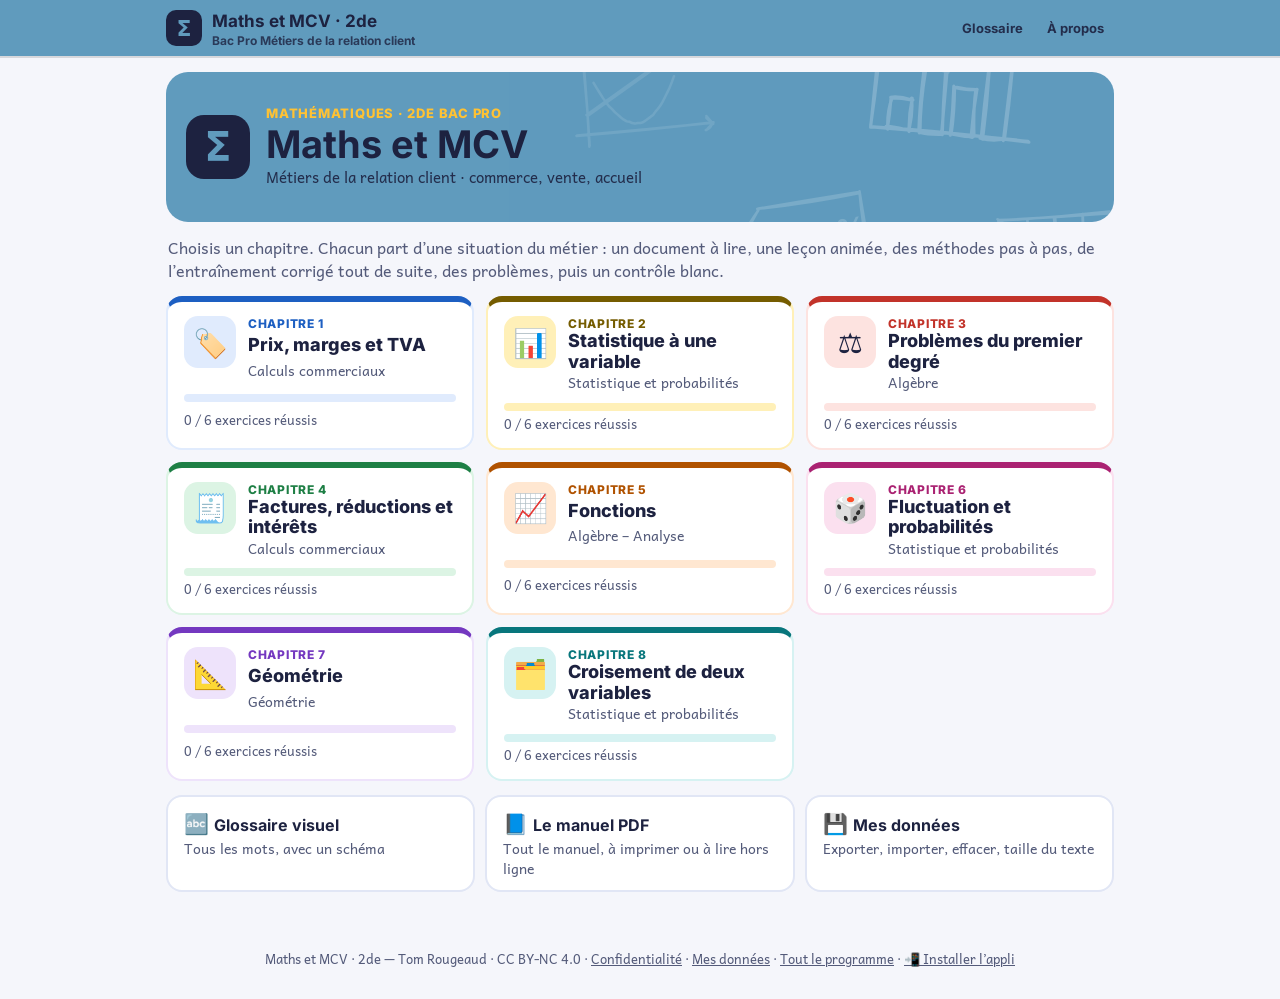
==== commit 162939a0: "2de, 1re, Tle : installation sur l’écran d’accueil (PWA) - manifeste, service worker, icônes pour ch" ====
--- a/2de/index.html
+++ b/2de/index.html
@@ -8,6 +8,12 @@
 <meta name="theme-color" content="#2A6A8C">
 <meta name="author" content="Tom Rougeaud">
 <link rel="icon" href="data:image/svg+xml,%3Csvg%20xmlns%3D%22http%3A%2F%2Fwww.w3.org%2F2000%2Fsvg%22%20viewBox%3D%220%200%2064%2064%22%3E%3Crect%20width%3D%2264%22%20height%3D%2264%22%20rx%3D%2214%22%20fill%3D%22%23609BBD%22%2F%3E%3Ctext%20x%3D%2232%22%20y%3D%2247%22%20font-family%3D%22Arial%2Csans-serif%22%20font-size%3D%2244%22%20font-weight%3D%22700%22%20fill%3D%22%231D2240%22%20text-anchor%3D%22middle%22%3E%CE%A3%3C%2Ftext%3E%3C%2Fsvg%3E">
+<link rel="manifest" href="manifest.webmanifest">
+<link rel="apple-touch-icon" href="apple-touch-icon.png">
+<meta name="mobile-web-app-capable" content="yes">
+<meta name="apple-mobile-web-app-capable" content="yes">
+<meta name="apple-mobile-web-app-title" content="Maths et MCV 2de">
+<meta name="apple-mobile-web-app-status-bar-style" content="default">
 <style>/* Polices intégrées (aucun appel externe) : Andika (texte, SIL OFL) et Inter (titres, SIL OFL) — les mêmes que le livret PDF */
 @font-face{font-family:'Andika';font-style:normal;font-weight:400;font-display:swap;src:url([data-uri]) format('woff2');unicode-range:U+0000-00FF,U+0131,U+0152-0153,U+02BB-02BC,U+02C6,U+02DA,U+02DC,U+0304,U+0308,U+0329,U+2000-206F,U+20AC,U+2122,U+2191,U+2193,U+2212,U+2215,U+FEFF,U+FFFD}
 @font-face{font-family:'Andika';font-style:normal;font-weight:700;font-display:swap;src:url([data-uri]) format('woff2');unicode-range:U+0000-00FF,U+0131,U+0152-0153,U+02BB-02BC,U+02C6,U+02DA,U+02DC,U+0304,U+0308,U+0329,U+2000-206F,U+20AC,U+2122,U+2191,U+2193,U+2212,U+2215,U+FEFF,U+FFFD}
@@ -2392,7 +2398,7 @@
     <div class="panel"><p><button class="btn" data-export>⬇️ Exporter ma progression</button></p><p><label class="btn ghost">⬆️ Importer un fichier<input type="file" accept="application/json" data-import hidden></label></p><p><button class="btn danger" data-clear>🗑️ Effacer ma progression</button></p><p class="small">Format : fichier JSON « maths-et-mcv-2de-progression ». Rien n’est envoyé sur Internet.</p></div>
     <div class="panel"><h3>Taille du texte</h3><p><button class="btn ghost" data-size="1">Normale</button> <button class="btn ghost" data-size="1.15">Grande</button> <button class="btn ghost" data-size="1.3">Très grande</button></p></div>`;
   const apropos = () => `<section class="chead2 c-brand"><a class="back" href="#/">← Accueil</a><h1>À propos</h1></section><div class="panel prose"><p><b>Maths et MCV · 2de</b> accompagne le manuel du même nom pour les élèves de seconde professionnelle « Métiers de la relation client » (commerce, vente, accueil).</p><p>Il suit le programme de mathématiques de seconde professionnelle (BO spécial n° 5 du 11 avril 2019), y compris le module « Calculs commerciaux et financiers ».</p><p>Chaque chapitre part d’une situation du métier : un document à lire (Départ), une leçon en six temps avec une méthode visuelle animée, un exercice résolu puis le même à compléter (Méthodes), un simulateur, des exercices à support visuel qui changent à chaque essai, avec des indices et une correction qui explique l’erreur, des problèmes du métier et un contrôle blanc noté sur 20. Les exercices retirés du manuel restent dans « Pour aller plus loin ». Chaque chapitre se télécharge aussi en PDF.</p><p><b>Sources des données réelles</b> : Insee (indice des prix à la consommation, janvier 2026) ; economie.gouv.fr (taux de TVA, janvier 2026) ; DGCCRF et Code de la consommation, art. L112-1-1 (annonces de réduction) ; service-public.fr (mentions des factures). Les entreprises citées sont fictives.</p><p><b>Auteur</b> : Tom Rougeaud, professeur de mathématiques-sciences, académie de Dijon. Contenu et application sous licence <b>CC BY-NC 4.0</b> : réutilisation libre, sans usage commercial, en citant l’auteur.</p><p class="small">Version ${DATA.version}. Le site interactif du programme complet reste disponible : <a href="../">Maths et MCV, tout le programme</a>.</p></div>`;
-  const confid = () => `<section class="chead2 c-brand"><a class="back" href="#/">← Accueil</a><h1>Confidentialité</h1></section><div class="panel prose"><p><b>Aucune donnée personnelle n’est collectée.</b> Pas de compte, pas de cookie, pas de traceur, pas de publicité, pas de police ou de script chargé depuis un autre site.</p><p>Ta progression (exercices réussis, problèmes terminés, meilleure note aux contrôles blancs, taille du texte) est enregistrée uniquement dans la mémoire de ton navigateur (stockage local), sous des clés commençant par « mcv2de.v1. ». Elle ne quitte jamais ton appareil.</p><p>La lecture à voix haute utilise la voix installée sur ton appareil ; selon le système, elle peut fonctionner sans connexion.</p><p>Tu peux à tout moment exporter ou effacer ces données depuis la page <a href="#/donnees">Mes données</a>. Effacer les données du site dans ton navigateur produit le même effet.</p></div>`;
+  const confid = () => `<section class="chead2 c-brand"><a class="back" href="#/">← Accueil</a><h1>Confidentialité</h1></section><div class="panel prose"><p><b>Aucune donnée personnelle n’est collectée.</b> Pas de compte, pas de cookie, pas de traceur, pas de publicité, pas de police ou de script chargé depuis un autre site.</p><p>Ta progression (exercices réussis, problèmes terminés, meilleure note aux contrôles blancs, taille du texte) est enregistrée uniquement dans la mémoire de ton navigateur (stockage local), sous des clés commençant par « mcv2de.v1. ». Elle ne quitte jamais ton appareil.</p><p>La lecture à voix haute utilise la voix installée sur ton appareil ; selon le système, elle peut fonctionner sans connexion.</p><p>Si tu installes l’appli sur ton écran d’accueil, ton navigateur garde sur ton appareil une copie des fichiers de ce site pour qu’elle s’ouvre aussi sans connexion. Ton choix « Plus tard » est mémorisé au même endroit que ta progression.</p><p>Tu peux à tout moment exporter ou effacer ces données depuis la page <a href="#/donnees">Mes données</a>. Effacer les données du site dans ton navigateur produit le même effet.</p></div>`;
 
   /* ---------- routeur ---------- */
   function render() {
@@ -2557,5 +2563,81 @@
 })(typeof window !== 'undefined' ? window : globalThis);
 </script>
 <script>try { MCVfit.watch(document.getElementById('main')); } catch (e) { }</script>
+<script>window.MCVPWA={"name": "Maths et MCV · 2de", "short": "Maths et MCV 2de", "key": "mcv2de.v1", "color": "#609BBD", "ink": "#1D2240"};</script>
+<script>/* Installation sur l’écran d’accueil (PWA) : bandeau discret, bouton « Installer l’appli » en pied de page, consignes pour iPhone/iPad.
+   Aucune ressource extérieure ; seul le stockage local de l’appareil garde « plus tard » (catégorie technique, aucune donnée personnelle).
+   Configuration lue dans window.MCVPWA = { name, short, key, color, ink, sw } */
+(function () {
+  'use strict';
+  const C = window.MCVPWA || {}; if (!C.name) return;
+  const KEY = (C.key || 'mcv') + '.pwa', DAYS = 14;
+  const store = { get() { try { return JSON.parse(localStorage.getItem(KEY) || 'null'); } catch (e) { return null; } }, set(v) { try { localStorage.setItem(KEY, JSON.stringify(v)); } catch (e) { /* stockage indisponible */ } } };
+  const standalone = () => { try { return window.matchMedia('(display-mode: standalone)').matches || window.navigator.standalone === true; } catch (e) { return false; } };
+  const ua = navigator.userAgent || '';
+  const iOS = /iPad|iPhone|iPod/.test(ua) || (navigator.platform === 'MacIntel' && navigator.maxTouchPoints > 1);
+  const android = /Android/i.test(ua);
+  let deferred = null, bar = null, panel = null;
+
+  /* hors connexion : le service worker garde en mémoire les fichiers déjà ouverts */
+  if ('serviceWorker' in navigator && /^https?:$/.test(location.protocol)) {
+    window.addEventListener('load', () => { try { navigator.serviceWorker.register(C.sw || 'sw.js').catch(() => { }); } catch (e) { } });
+  }
+
+  const css = `.pwa-bar{position:fixed;left:12px;right:12px;bottom:calc(12px + env(safe-area-inset-bottom,0px));z-index:90;max-width:560px;margin:0 auto;background:#1D2240;color:#fff;border-radius:16px;padding:12px 14px;display:flex;gap:12px;align-items:center;box-shadow:0 2px 0 #11142a,0 8px 24px rgba(29,34,64,.35);font:600 14px/1.35 Inter,Andika,system-ui,sans-serif}
+.pwa-bar i{font-style:normal;font-size:26px;flex:none}.pwa-bar p{margin:0;flex:1}.pwa-bar small{display:block;font-weight:500;opacity:.88;font-size:12.5px}
+.pwa-bar button,.pwa-panel button{font:700 14px/1 Inter,Andika,system-ui,sans-serif;border:0;border-radius:12px;padding:11px 14px;cursor:pointer;min-height:44px}
+.pwa-go{background:${C.color || '#E9F797'};color:${C.ink || '#1D2240'}}.pwa-no{background:transparent;color:#fff;box-shadow:inset 0 0 0 1.5px rgba(255,255,255,.55)}
+.pwa-bar button:focus-visible,.pwa-panel button:focus-visible,.pwa-link:focus-visible{outline:3px solid ${C.color || '#E9F797'};outline-offset:2px}
+.pwa-panel{position:fixed;inset:0;z-index:95;background:rgba(17,20,42,.62);display:flex;align-items:flex-end;justify-content:center;padding:12px}
+.pwa-card{background:#fff;color:#1D2240;border-radius:20px;max-width:520px;width:100%;padding:18px 18px 16px;max-height:88vh;overflow:auto;font:500 15px/1.5 Inter,Andika,system-ui,sans-serif}
+.pwa-card h2{margin:0 0 8px;font-size:19px}.pwa-card ol{margin:8px 0 12px;padding-left:22px}.pwa-card li{margin:6px 0}.pwa-card .row{display:flex;gap:8px;justify-content:flex-end;flex-wrap:wrap;margin-top:12px}
+.pwa-panel .pwa-go{box-shadow:inset 0 0 0 2px #1D2240}.pwa-panel .pwa-no{color:#1D2240;box-shadow:inset 0 0 0 1.5px #1D2240}
+.pwa-link{background:none;border:0;padding:0;margin:0;font:inherit;color:inherit;text-decoration:underline;cursor:pointer}
+@media print{.pwa-bar,.pwa-panel,.pwa-link,.pwa-li{display:none!important}}`;
+  const st = document.createElement('style'); st.textContent = css; document.head.appendChild(st);
+
+  const how = () => {
+    if (iOS) return `<ol><li>Ouvre cette page dans <b>Safari</b>.</li><li>Touche le bouton <b>Partager</b> (le carré avec une flèche vers le haut ⬆︎).</li><li>Fais défiler et touche <b>« Sur l’écran d’accueil »</b>, puis <b>Ajouter</b>.</li></ol>`;
+    if (android) return `<ol><li>Touche le menu <b>⋮</b> de Chrome (en haut à droite).</li><li>Touche <b>« Installer l’application »</b> ou <b>« Ajouter à l’écran d’accueil »</b>.</li><li>Confirme avec <b>Installer</b>.</li></ol>`;
+    return `<ol><li>Avec <b>Chrome</b> ou <b>Edge</b> : clique sur l’icône d’installation ⊕ à droite de la barre d’adresse, puis sur <b>Installer</b>.</li><li>Avec <b>Safari</b> (Mac) : menu <b>Fichier ▸ Ajouter au Dock</b>.</li><li>Avec <b>Firefox</b> : l’installation n’est pas proposée sur ordinateur ; ajoute la page aux favoris.</li></ol>`;
+  };
+  const closePanel = () => { if (panel) { panel.remove(); panel = null; if (window.__pwaFocus) { try { window.__pwaFocus.focus(); } catch (e) { } } } };
+  const showPanel = () => {
+    if (standalone()) return; closePanel(); window.__pwaFocus = document.activeElement;
+    panel = document.createElement('div'); panel.className = 'pwa-panel'; panel.setAttribute('role', 'dialog'); panel.setAttribute('aria-modal', 'true'); panel.setAttribute('aria-labelledby', 'pwa-t');
+    panel.innerHTML = `<div class="pwa-card"><h2 id="pwa-t">📲 Installer ${C.short || C.name} sur l’écran d’accueil</h2><p>L’appli s’ouvre comme une application, en plein écran, et marche aussi sans connexion pour les pages déjà ouvertes. Elle ne demande aucun compte.</p>${deferred ? '' : how()}<div class="row">${deferred ? '<button class="pwa-go" data-a="go">Installer</button>' : ''}<button class="pwa-no" data-a="close">Fermer</button></div></div>`;
+    panel.addEventListener('click', e => { const a = e.target.closest('button'); if (e.target === panel || (a && a.dataset.a === 'close')) closePanel(); else if (a && a.dataset.a === 'go') install(); });
+    panel.addEventListener('keydown', e => { if (e.key === 'Escape') closePanel(); });
+    document.body.appendChild(panel); const b = panel.querySelector('button'); if (b) b.focus();
+  };
+  const install = async () => {
+    if (!deferred) { showPanel(); return; }
+    const d = deferred; deferred = null; closePanel(); hideBar();
+    try { d.prompt(); const r = await d.userChoice; if (r && r.outcome !== 'accepted') store.set({ t: Date.now() }); } catch (e) { }
+  };
+  const hideBar = () => { if (bar) { bar.remove(); bar = null; } };
+  const later = () => { store.set({ t: Date.now() }); hideBar(); };
+  const recent = () => { const v = store.get(); return !!(v && v.t && Date.now() - v.t < DAYS * 864e5); };
+  const showBar = () => {
+    if (bar || standalone() || recent() || (!deferred && !iOS)) return;
+    bar = document.createElement('aside'); bar.className = 'pwa-bar'; bar.setAttribute('role', 'region'); bar.setAttribute('aria-label', 'Installer l’appli');
+    bar.innerHTML = `<i aria-hidden="true">📲</i><p>Installe ${C.short || C.name} sur ton écran d’accueil<small>${iOS ? 'Touche Partager ⬆︎ puis « Sur l’écran d’accueil ».' : 'Elle s’ouvre en plein écran, même sans connexion.'}</small></p>${iOS ? '<button class="pwa-go" data-a="how">Comment ?</button>' : '<button class="pwa-go" data-a="go">Installer</button>'}<button class="pwa-no" data-a="no" aria-label="Plus tard">Plus tard</button>`;
+    bar.addEventListener('click', e => { const a = e.target.closest('button'); if (!a) return; if (a.dataset.a === 'go') install(); else if (a.dataset.a === 'how') showPanel(); else later(); });
+    document.body.appendChild(bar);
+  };
+
+  window.addEventListener('beforeinstallprompt', e => { e.preventDefault(); deferred = e; setTimeout(showBar, 3500); });
+  window.addEventListener('appinstalled', () => { deferred = null; hideBar(); closePanel(); store.set({ t: Date.now() + 365 * 864e5 }); });
+  if (iOS) setTimeout(showBar, 6000);
+
+  /* lien permanent en pied de page */
+  const addLink = () => {
+    if (standalone()) return; const f = document.querySelector('footer'); if (!f || f.querySelector('.pwa-li')) return;
+    const s = document.createElement('span'); s.className = 'pwa-li'; s.innerHTML = ' · <button type="button" class="pwa-link">📲 Installer l’appli</button>';
+    s.querySelector('button').addEventListener('click', () => { if (deferred) install(); else showPanel(); }); f.appendChild(s);
+  };
+  if (document.readyState === 'loading') document.addEventListener('DOMContentLoaded', addLink); else addLink();
+})();
+</script>
 </body>
 </html>
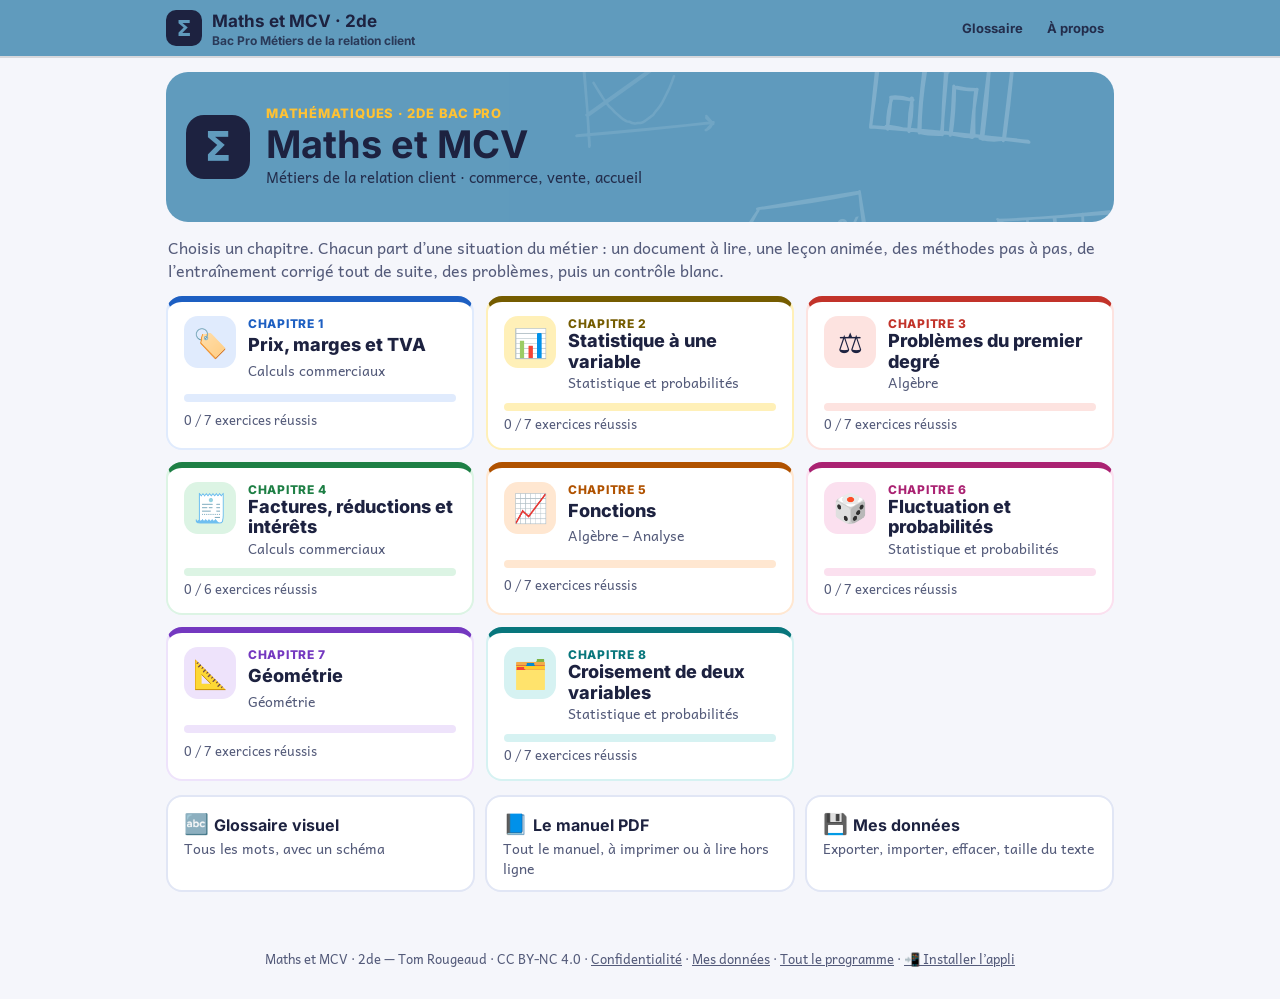
==== commit 83388c14: "Maths et MCV · 2de, 1re, Tle : 33 exercices ajoutés, rappels (dont année précédente au chapitre 1), " ====
--- a/2de/index.html
+++ b/2de/index.html
@@ -1500,7 +1500,8 @@
   /* case à compléter dans un texte ou un tableau */
   const tb = (k, a, w = 16) => `<span class="tb" data-k="${k}" data-a="${esc(a)}" style="min-width:${w}mm"><i>${k}</i></span>`;
   /* case à compléter dans un dessin */
-  const sb = (x, y, w, k, a, h = 26) => `<g class="sb"><rect x="${x}" y="${y}" width="${w}" height="${h}" rx="5" class="sbr"/><text x="${x + 5}" y="${y + 11}" font-size="10" class="sbk">${k}</text><text x="${x + w / 2 + 4}" y="${y + h / 2 + 6}" font-size="15" text-anchor="middle" class="pa">${esc(a)}</text></g>`;
+  const sbw = (w, a) => Math.max(w, Math.ceil(String(a).length * 7.6) + 12);
+  const sb = (x, y, w, k, a, h = 26) => { const W2 = sbw(w, a), X0 = x - (W2 - w) / 2; return `<g class="sb"><rect x="${X0}" y="${y}" width="${W2}" height="${h}" rx="5" class="sbr"/><text x="${X0 + 3}" y="${y - 3}" font-size="10" class="sbk" style="paint-order:stroke;stroke:#fff;stroke-width:3px;stroke-linejoin:round">${k}</text><text x="${X0 + W2 / 2}" y="${y + h / 2 + 6}" font-size="15" text-anchor="middle" class="pa">${esc(a)}</text></g>`; };
   const T = (x, y, s, o = {}) => `<text x="${x}" y="${y}" font-size="${o.fs || 14}" text-anchor="${o.a || 'middle'}" font-weight="${o.w || 700}" class="${o.c || 'tx'}"${o.r ? ` transform="rotate(${o.r} ${x} ${y})"` : ''}>${s}</text>`;
   const svg = (w, h, body, lab = '') => `<svg viewBox="0 0 ${w} ${h}" class="pic vis trs" xmlns="http://www.w3.org/2000/svg" role="img" aria-label="${esc(lab)}">${body}</svg>`;
   const table = (head, rows, cls = '') => `<table class="dt tcx dt-sm ${cls}"><thead><tr>${head.map(h => `<th>${h}</th>`).join('')}</tr></thead><tbody>${rows.map(r => `<tr>${r.map((c, j) => j === 0 ? `<th>${c}</th>` : `<td>${c}</td>`).join('')}</tr>`).join('')}</tbody></table>`;
@@ -1517,7 +1518,7 @@
     const A = { n: 'Sac à dos', p: pick(R, [20, 40, 80, 120]), r: 25 }, B = { n: 'Veste polaire', p: pick(R, [30, 50, 70, 90]), r: 50 }, C = { n: 'Gourde', p: pick(R, [9.9, 19.9, 29.9]), r: 10 };
     const et = (o, i) => `<div class="et3" data-cell="${i}"><span class="et3-r">− ${o.r} %</span><b>${o.n}</b><span class="et3-p">${eur(o.p)}</span><small>prix avant remise</small></div>`;
     const sC = rnd(C.p * .9), seuil = { 9.9: 8, 19.9: 19, 29.9: 25 }[C.p];
-    return { titre: 'Les étiquettes du rayon soldes', doc: `<div class="et3s">${[A, B, C].map(et).join('')}</div><p class="srcl">Rayon randonnée, premier jour des soldes (magasin fictif).</p>`,
+    return { titre: 'Les étiquettes du rayon soldes', doc: `<div class="et3s">${[A, B, C].map(et).join('')}</div><p class="srcl">Rayon randonnée, premier jour des soldes.</p>`,
       qs: [{ t: `Quel est le prix du ${A.n.toLowerCase()} avant la remise ?`, kind: 'num', v: A.p, tol: .006, a: eur(A.p, 0) },
         { t: 'Quel article a la plus forte remise ?', kind: 'qcm', choices: [A.n, B.n, C.n], ok: 1, a: `${B.n} (− 50 %)` },
         { t: `Combien coûte la ${B.n.toLowerCase()} soldée ?`, kind: 'num', v: B.p / 2, tol: .006, a: eur(B.p / 2, 0) + ' (la moitié)', x: `− 50 % : ${fr(B.p)} ÷ 2 = ${eur(B.p / 2, 0)}` },
@@ -1540,7 +1541,7 @@
   TR.c1e2 = R => {
     const rows = Array.from({ length: 3 }, (_, i) => { const p = pick(R, [20, 40, 50, 60, 80, 120, 150]), t = pick(R, i === 1 ? [10, 20, 30, 50] : [5, 10, 20, 25]) * (i === 1 ? -1 : 1) * (i === 2 ? -1 : 1); return { p, t, cm: rnd(1 + t / 100, 4), n: rnd(p * (1 + t / 100)) }; });
     let s = ''; const items = [];
-    rows.forEach((r, i) => { const y = 14 + i * 66;
+    rows.forEach((r, i) => { const y = 22 + i * 66;
       s += `<rect x="20" y="${y}" width="110" height="40" rx="8" class="k2 ks" stroke-width="2"/>` + T(75, y + 26, eur(r.p, 0), { fs: 16 });
       s += `<path d="M140 ${y + 20}H420" class="ks" stroke-width="3" fill="none"/><path d="M412 ${y + 12}L424 ${y + 20}L412 ${y + 28}Z" class="k"/>` + T(200, y + 12, (r.t > 0 ? '+ ' : '− ') + Math.abs(r.t) + ' %', { fs: 14, c: 'kt' });
       s += T(268, y + 12, '× CM =', { fs: 13 }) + sb(300, y - 6, 74, L[2 * i], fr(r.cm));
@@ -1549,7 +1550,7 @@
         num(L[2 * i + 1], r.n, 2, eur(r.n), [{ v: rnd(r.p * Math.abs(r.t) / 100), m: 'Tu as calculé seulement la variation. Multiplie le prix de départ par le coefficient.' }]));
     });
     rows.forEach((r, i) => XS(items, { [L[2 * i]]: `1 ${r.t > 0 ? '+' : '−'} ${Math.abs(r.t)} ÷ 100 = ${fr(r.cm)}`, [L[2 * i + 1]]: `${fr(r.p)} × ${fr(r.cm)} = ${eur(r.n)}` }));
-    return { titre: 'La flèche « × CM »', consigne: 'Pour chaque flèche, écris le coefficient multiplicateur, puis le prix d’arrivée.', support: svg(600, 210, s, 'Flèches du coefficient multiplicateur'), items,
+    return { titre: 'La flèche « × CM »', consigne: 'Pour chaque flèche, écris le coefficient multiplicateur, puis le prix d’arrivée.', support: svg(600, 218, s, 'Flèches du coefficient multiplicateur'), items,
       hints: ['Hausse de t % : coefficient 1 + t ÷ 100. Baisse : 1 − t ÷ 100.', '− 20 % : il reste 80 %, donc × 0,8.', 'Prix d’arrivée = prix de départ × coefficient.'] };
   };
   TR.c1e3 = R => {
@@ -1639,7 +1640,7 @@
     pb.forEach((p, i) => { const y = 14 + i * 64, bw = 70; s += T(14, y + 26, L[i] + '.', { fs: 14, a: 'start', c: 'kt' });
       for (let j = 0; j < p.n; j++) s += `<rect x="${40 + j * bw}" y="${y + 6}" width="${bw}" height="30" class="k2 ks" stroke-width="2"/>` + T(40 + j * bw + bw / 2, y + 27, 'x', { fs: 16, c: 'kt' });
       s += `<rect x="${40 + p.n * bw}" y="${y + 6}" width="${40 + p.f * 3}" height="30" class="k" />` + T(40 + p.n * bw + 20 + p.f * 1.5, y + 27, p.f + ' €', { fs: 14, c: 'tw' });
-      s += `<path d="M40 ${y + 44}V${y + 50}H${80 + p.n * bw + p.f * 3}V${y + 44}" class="ks" stroke-width="1.6" fill="none"/>` + T(60 + p.n * bw / 2 + p.f * 1.5, y + 62, 'total : ' + p.t + ' €', { fs: 13 });
+      s += `<path d="M40 ${y + 44}V${y + 50}H${80 + p.n * bw + p.f * 3}V${y + 44}" class="ks" stroke-width="1.6" fill="none"/>` + T(60 + p.n * bw / 2 + p.f * 1.5, y + 66, 'total : ' + p.t + ' €', { fs: 13 });
       items.push(num(L[i], p.x, 2, fr(p.x) + ' €', [{ v: rnd(p.t / p.n, 2), m: `Retire d’abord les ${p.f} € qui ne sont pas des x, puis divise.` }])); });
     pb.forEach((p, i) => XS(items, { [L[i]]: `${p.n}x = ${p.t} − ${p.f} = ${p.n * p.x}, donc x = ${p.n * p.x} ÷ ${p.n} = ${fr(p.x)} €` }));
     return { titre: 'Le schéma en barres', consigne: 'Chaque case « x » a le même prix. Trouve x pour chaque schéma.', support: svg(600, 206, s, 'Schémas en barres') + `<p class="tr-l">${pb.map((p, i) => `${L[i]}. ${p.n}x + ${p.f} = ${p.t} → x = ${tb(L[i], fr(p.x) + ' €', 14)}`).join('<br>')}</p>`, items,
@@ -1662,7 +1663,7 @@
   /* ======================= 4 · Factures, réductions, intérêts ======================= */
   DEP.c4 = R => {
     const q1 = pick(R, [10, 20, 50]), p1 = pick(R, [2, 3, 4]), q2 = pick(R, [5, 10]), p2 = pick(R, [6, 8, 10]), b = q1 * p1 + q2 * p2;
-    return { titre: 'Le bon de commande', doc: table(['Article', 'Quantité', 'Prix unitaire HT', 'Montant HT'], [['Stylos', String(q1), eur(p1), '…'], ['Classeurs', String(q2), eur(p2), '…'], ['Remise', '', '', '10 %']]) + '<p class="srcl">Commande d’une agence immobilière à un grossiste (entreprises fictives).</p>',
+    return { titre: 'Le bon de commande', doc: table(['Article', 'Quantité', 'Prix unitaire HT', 'Montant HT'], [['Stylos', String(q1), eur(p1), '…'], ['Classeurs', String(q2), eur(p2), '…'], ['Remise', '', '', '10 %']]) + '<p class="srcl">Commande d’une agence immobilière à un grossiste.</p>',
       qs: [{ t: 'Combien de stylos sont commandés ?', kind: 'num', v: q1, tol: .5, a: String(q1) },
         { t: 'Calcule le montant HT des stylos.', kind: 'num', v: q1 * p1, tol: .006, a: eur(q1 * p1, 0), x: `${q1} × ${fr(p1)} = ${eur(q1 * p1, 0)}` },
         { t: 'Calcule le montant brut HT de la commande.', kind: 'num', v: b, tol: .006, a: eur(b, 0), x: `${q1} × ${fr(p1)} + ${q2} × ${fr(p2)} = ${fr(q1 * p1)} + ${fr(q2 * p2)} = ${eur(b, 0)}` },
@@ -1695,7 +1696,9 @@
     const I = m => rnd(C * t / 100 * m / 12);
     let s = `<line x1="40" x2="570" y1="70" y2="70" class="ks" stroke-width="3"/>`; const X = m => 50 + m / 24 * 500;
     [0, 3, 6, 12, 24].forEach(m => { s += `<line x1="${X(m)}" x2="${X(m)}" y1="62" y2="78" class="ks" stroke-width="2"/>` + T(X(m), 54, m ? (m < 12 ? m + ' mois' : m / 12 + ' an' + (m > 12 ? 's' : '')) : 'départ', { fs: 13 }); });
-    ds.forEach(([m], i) => { s += sb(X(m) - 44, 88, 88, L[i], eur(I(m))); });
+    const wd = ds.map(([m]) => sbw(88, eur(I(m)))), cx = ds.map(([m]) => X(m)), ord = ds.map((_, i) => i).sort((p, q) => cx[p] - cx[q]);
+    for (let k = 1; k < ord.length; k++) { const a = ord[k - 1], b = ord[k], ov = (wd[a] + wd[b]) / 2 + 8 - (cx[b] - cx[a]); if (ov > 0) { cx[a] -= ov / 2; cx[b] += ov / 2; } }
+    ds.forEach(([m], i) => { s += sb(cx[i] - wd[i] / 2, 88, wd[i], L[i], eur(I(m))); });
     return { titre: 'La frise des intérêts', consigne: `${eur(C, 0)} sont placés à ${fr(t)} % par an (intérêts simples). Calcule les intérêts à chaque date.`, support: svg(600, 128, s, 'Frise du temps'),
       items: ds.map(([m], i) => Object.assign(num(L[i], I(m), 2, eur(I(m)), m !== 12 ? [{ v: rnd(C * t / 100 * m), m: `La durée doit être en années : ${m} mois = ${fr(m / 12)} an.` }] : []), { x: `${fr(C)} × ${fr(t / 100)} × ${m} ÷ 12 = ${eur(I(m))}` })),
       hints: ['Commence par 1 an : capital × taux.', '6 mois, c’est la moitié d’un an ; 3 mois, le quart.', '2 ans : deux fois les intérêts d’un an.'] };
@@ -1704,7 +1707,7 @@
   /* ======================= 5 · Fonctions ======================= */
   DEP.c5 = R => {
     const f = pick(R, [4, 5, 6, 8]), k = pick(R, [.4, .5, 1]), xs = [0, 5, 10, 15, 20], ys = xs.map(x => rnd(f + k * x));
-    return { titre: 'La grille de livraison', doc: table(['Distance (km)', ...xs.map(String)], [['Prix de la livraison', ...ys.map(y => eur(y))]]) + '<p class="srcl">Tarifs d’un fleuriste (commerce fictif).</p>',
+    return { titre: 'La grille de livraison', doc: table(['Distance (km)', ...xs.map(String)], [['Prix de la livraison', ...ys.map(y => eur(y))]]) + '<p class="srcl">Tarifs d’un fleuriste.</p>',
       qs: [{ t: 'Combien coûte une livraison à 10 km ?', kind: 'num', v: ys[2], tol: .006, a: eur(ys[2]), x: `on lit la colonne 10 km : ${eur(ys[2])}` },
         { t: 'Combien coûte une livraison à 0 km (le prix fixe) ?', kind: 'num', v: f, tol: .006, a: eur(f, 0) },
         { t: 'De combien le prix augmente-t-il tous les 5 km ?', kind: 'num', v: rnd(5 * k), tol: .006, a: eur(5 * k), x: `${eur(ys[1])} − ${eur(ys[0])} = ${eur(5 * k)}` },
@@ -1897,6 +1900,108 @@
     if (Math.abs(x - it.v) <= (it.tol == null ? 1e-6 : it.tol)) return { ok: true };
     const e = (it.err || []).find(e => Math.abs(x - e.v) <= Math.max(it.tol || 0, 1e-6)); return { ok: false, msg: e ? e.m : null };
   }
+  /* ===== entraînements ajoutés : chaque notion a maintenant au moins un exercice ===== */
+  const ln = (k, lab, a, w = 16) => `<p class="tr-l">${k}. ${lab} : ${tb(k, a, w)}</p>`;
+  const Q = (titre, consigne, rows, hints, pre = '') => {
+    const items = rows.map((r, i) => { const k = L[i], d = r.d == null ? 2 : r.d; const it = r.qcm ? qcm(k, r.qcm, r.ok, r.a) : num(k, r.v, d, r.a != null ? r.a : (Number.isInteger(rnd(r.v, d)) ? fr(r.v, 0) : d === 2 ? fr(r.v, 2) : fr(rnd(r.v, d))), r.err || []); if (r.x) it.x = r.x; return it; });
+    return { titre, consigne, support: pre + rows.map((r, i) => r.qcm ? `<p class="tr-l">${L[i]}. ${r.lab}</p>` : ln(L[i], r.lab, items[i].a, r.w || 16)).join(''), items, hints };
+  };
+  const int = (R, lo, hi) => lo + Math.floor(R() * (hi - lo + 1));
+  const p1 = v => fr(rnd(v, 1)) + NB + '%';
+  const quart = (a, k) => a.slice().sort((x, y) => x - y)[Math.ceil(k * a.length / 4) - 1];
+
+  /* 1.4 · marge, taux de marge, taux de marque */
+  TR.c1e4 = R => {
+    const cost = pick(R, [20, 25, 32, 40, 48, 60, 80]), tm0 = pick(R, [20, 25, 40, 50, 60, 100]), pv = rnd(cost * (1 + tm0 / 100), 2), m = rnd(pv - cost, 2), tm = rnd(m / cost * 100, 1), tq = rnd(m / pv * 100, 1);
+    const tq2 = pick(R, [20, 25, 40, 50]), c2 = pick(R, [24, 30, 36, 48, 60, 90]), pv2 = rnd(c2 / (1 - tq2 / 100), 2);
+    return Q('Marge, taux de marge, taux de marque', `Une boutique achète un article ${eur(cost)} HT et le revend ${eur(pv)} HT. Complète (pourcentages au dixième).`, [
+      { lab: 'Marge (en €)', v: m, a: eur(m), x: `${fr(pv, 2)} − ${fr(cost, 2)} = ${eur(m)}`, err: [{ v: rnd(pv + cost, 2), m: 'La marge est une différence : prix de vente HT − coût d’achat.' }] },
+      { lab: 'Taux de marge (en %)', v: tm, d: 1, a: fr(tm), x: `${fr(m, 2)} ÷ ${fr(cost, 2)} = ${fr(m / cost, 3)} soit ${p1(tm)} (on divise par le coût d’achat)`, err: [{ v: tq, m: 'Le taux de marge se calcule sur le coût d’achat, pas sur le prix de vente.' }] },
+      { lab: 'Taux de marque (en %)', v: tq, d: 1, a: fr(tq), x: `${fr(m, 2)} ÷ ${fr(pv, 2)} = ${fr(m / pv, 3)} soit ${p1(tq)} (on divise par le prix de vente HT)`, err: [{ v: tm, m: 'Le taux de marque se calcule sur le prix de vente HT, pas sur le coût d’achat.' }] },
+      { lab: 'Lequel de ces deux taux ne peut jamais dépasser 100 % ?', qcm: ['le taux de marge', 'le taux de marque'], ok: 1, x: 'La marge est toujours plus petite que le prix de vente : le taux de marque reste inférieur à 100 %.' },
+      { lab: `Un autre article est acheté ${eur(c2)} HT. On veut un taux de marque de ${tq2} %. Prix de vente HT (en €)`, v: pv2, a: eur(pv2), x: `Le coût d’achat vaut ${100 - tq2} % du prix de vente : ${fr(c2, 2)} ÷ ${fr(1 - tq2 / 100, 2)} = ${eur(pv2)}`, err: [{ v: rnd(c2 * (1 + tq2 / 100), 2), m: 'Un taux de marque se calcule sur le prix de vente : le coût d’achat vaut (100 − taux) % du prix de vente.' }] }],
+      ['Marge = prix de vente HT − coût d’achat.', 'Taux de marge : on divise par le coût d’achat. Taux de marque : par le prix de vente HT.', 'Pour la dernière question, le coût d’achat représente (100 − taux de marque) % du prix de vente.'], table(['Coût d’achat HT', 'Prix de vente HT'], [[eur(cost), eur(pv)]]));
+  };
+
+  /* 2.4 · dispersion : étendue, quartiles, écart interquartile */
+  TR.c2e4 = R => {
+    const n = pick(R, [9, 11]); let A, B, eA, eB;
+    for (;;) { A = Array.from({ length: n }, () => 8 + Math.floor(R() * 48)).sort((x, y) => x - y); B = Array.from({ length: n }, () => 8 + Math.floor(R() * 48)).sort((x, y) => x - y); eA = quart(A, 3) - quart(A, 1); eB = quart(B, 3) - quart(B, 1); if (eA !== eB && A[n - 1] - A[0] > 12 && B[n - 1] - B[0] > 12) break; }
+        return Q('Étendue et écart interquartile', `Voici le nombre de clients reçus pendant ${n} jours dans deux magasins, déjà rangés du plus petit au plus grand.`, [
+      { lab: 'Étendue du magasin A', d: 0, v: A[n - 1] - A[0], x: `${A[n - 1]} − ${A[0]} = ${A[n - 1] - A[0]}` },
+      { lab: 'Premier quartile Q₁ du magasin A', d: 0, v: quart(A, 1), x: `${n} ÷ 4 = ${fr(n / 4)} → rang ${Math.ceil(n / 4)} → ${quart(A, 1)}` },
+      { lab: 'Troisième quartile Q₃ du magasin A', d: 0, v: quart(A, 3), x: `3 × ${n} ÷ 4 = ${fr(3 * n / 4)} → rang ${Math.ceil(3 * n / 4)} → ${quart(A, 3)}` },
+      { lab: 'Écart interquartile du magasin A', d: 0, v: eA, x: `Q₃ − Q₁ = ${quart(A, 3)} − ${quart(A, 1)} = ${eA}` },
+      { lab: 'Écart interquartile du magasin B', d: 0, v: eB, x: `Q₁ = ${quart(B, 1)} et Q₃ = ${quart(B, 3)} : ${quart(B, 3)} − ${quart(B, 1)} = ${eB}` },
+      { lab: 'Quel magasin a la fréquentation la plus régulière (la moitié centrale la plus resserrée) ?', qcm: ['le magasin A', 'le magasin B'], ok: eA < eB ? 0 : 1, x: `Plus l’écart interquartile est petit, plus la série est régulière : ${Math.min(eA, eB)} < ${Math.max(eA, eB)}.` }],
+      ['Pour le rang de Q₁ : n ÷ 4 arrondi au-dessus. Pour Q₃ : 3n ÷ 4 arrondi au-dessus.', 'L’écart interquartile est Q₃ − Q₁.', 'Une petite dispersion centrale veut dire des jours qui se ressemblent.'], table(['', ...Array.from({ length: n }, (_, i) => 'J' + (i + 1))], [['Magasin A', ...A], ['Magasin B', ...B]]));
+  };
+
+  /* 3.4 · résoudre une inéquation */
+  TR.c3e4 = R => {
+    const F = pick(R, [30, 40, 50, 60]), p = pick(R, [10, 15, 20, 25]), nmax = int(R, 4, 9), e = int(R, 1, p - 1), B = F + p * nmax + e, th = (B - F) / p, k0 = int(R, 3, nmax - 1);
+    const c = pick(R, [2, 3, 4, 5]), r = c * int(R, 2, 6);
+    return Q('Un budget à ne pas dépasser', `On loue un stand : ${eur(F, 0)} de frais fixes, puis ${eur(p, 0)} par jour. Le budget est de ${eur(B, 0)}. Soit n le nombre de jours : le coût est ${F} + ${p}n.`, [
+      { lab: `Coût pour ${k0} jours (en €)`, v: F + p * k0, a: eur(F + p * k0), x: `${F} + ${p} × ${k0} = ${eur(F + p * k0)}` },
+      { lab: `Résous ${F} + ${p}n ≤ ${B}. Alors n ≤`, v: th, d: 2, a: fr(th, 2), x: `${p}n ≤ ${B} − ${F} = ${B - F} donc n ≤ ${B - F} ÷ ${p} = ${fr(th, 2)}`, err: [{ v: rnd((B + F) / p, 2), m: `Pour isoler ${p}n, on soustrait les frais fixes (${F}) des deux côtés.` }] },
+      { lab: 'Nombre maximal de jours entiers', d: 0, v: nmax, x: `n ≤ ${fr(th, 2)} et n est entier : on garde ${nmax}`, err: [{ v: nmax + 1, m: 'On arrondit toujours vers le bas : avec n = ' + (nmax + 1) + ' le budget serait dépassé.' }] },
+      { lab: `Le budget est-il respecté pour ${nmax + 1} jours ?`, qcm: ['oui', 'non'], ok: 1, x: `${F} + ${p} × ${nmax + 1} = ${F + p * (nmax + 1)} > ${B} : non` },
+      { lab: `Résous −${c}x ≤ ${r}. Le résultat s’écrit-il x ≥ … ou x ≤ … ?`, qcm: ['x ≥ …', 'x ≤ …'], ok: 0, x: 'On divise par un nombre négatif : le sens de l’inégalité change.' },
+      { lab: `Résous −${c}x ≤ ${r}. La valeur limite de x est`, d: 0, v: -r / c, x: `−${c}x ≤ ${r} ⟺ x ≥ ${r} ÷ (−${c}) = ${fr(-r / c)}`, err: [{ v: r / c, m: 'Attention au signe : on divise par −' + c + '.' }] }],
+      ['Isole le terme en n : soustrais d’abord les frais fixes.', 'Un nombre de jours est entier, et le budget ne doit pas être dépassé : arrondis vers le bas.', 'Diviser par un nombre négatif change le sens de l’inégalité.'], table(['Frais fixes', 'Prix par jour', 'Budget'], [[eur(F, 0), eur(p, 0), eur(B, 0)]]));
+  };
+
+  /* 5.4 · la fonction carré */
+  TR.c5e4 = R => {
+    const a = int(R, 4, 9), k = pick(R, [12, 15, 20, 25, 30]), s = pick(R, [1.5, 2, 2.5, 3, 4]);
+    return Q('La fonction carré', 'Soit f la fonction carré : f(x) = x². Un carrelage carré de côté x (en m) coûte k × x² euros.', [
+      { lab: `f(−${a})`, d: 0, v: a * a, x: `(−${a})² = (−${a}) × (−${a}) = ${a * a} : ${a}² et (−${a})² sont égaux`, err: [{ v: -a * a, m: 'Un carré n’est jamais négatif : (−a) × (−a) est positif.' }] },
+      { lab: `Prix d’un carrelage de ${fr(s)} m de côté, à ${k} €/m² (en €)`, v: k * s * s, a: eur(k * s * s), x: `${k} × ${fr(s)}² = ${k} × ${fr(s * s)} = ${eur(k * s * s)}` },
+      { lab: `Prix d’un carrelage de ${fr(2 * s)} m de côté, au même tarif (en €)`, v: k * 4 * s * s, a: eur(k * 4 * s * s), x: `${k} × ${fr(2 * s)}² = ${k} × ${fr(4 * s * s)} = ${eur(k * 4 * s * s)}` },
+      { lab: 'Quand on double le côté, le prix est multiplié par…', qcm: ['2', '4', '8'], ok: 1, x: '(2x)² = 4x² : le prix est multiplié par 4.' },
+      { lab: 'Sur [0 ; + ∞[, la fonction carré est…', qcm: ['croissante', 'décroissante'], ok: 0, x: 'Plus x grandit (x positif), plus x² grandit.' },
+      { lab: 'Sur ] − ∞ ; 0], la fonction carré est…', qcm: ['croissante', 'décroissante'], ok: 1, x: 'Quand x négatif se rapproche de 0, x² diminue.' }],
+      ['(−a)² = a² : le carré d’un nombre négatif est positif.', 'Côté × 2 : l’aire (donc le prix) est multipliée par 2² = 4.', 'Le tableau donne déjà quelques valeurs : utilise-le pour repérer le sens de variation.'], table(['x', '−3', '−2', '−1', '0', '1', '2', '3'], [['f(x) = x²', '9', '4', '1', '0', '1', '4', '9']]));
+  };
+
+  /* 6.1 · une probabilité */
+  TR.c6e4 = R => {
+    const N = pick(R, [20, 25, 50]), r = int(R, 3, Math.floor(N / 2) - 2), b = int(R, 3, Math.floor(N / 2) - 2), g = N - r - b, Pr = r / N, nt = 600;
+    return Q('Piocher un bonbon', `Un sachet contient ${N} bonbons : ${r} rouges, ${b} bleus et ${g} verts. On pioche un bonbon au hasard.`, [
+      { lab: 'P(rouge), au centième', v: Pr, a: fr(Pr, 2), x: `${r} bonbons rouges sur ${N} : ${r} ÷ ${N} = ${fr(Pr, 2)}`, err: [{ v: rnd(r / b, 2), m: 'On divise par le nombre total de bonbons, pas par un autre groupe.' }] },
+      { lab: 'P(non rouge), au centième', v: 1 - Pr, a: fr(1 - Pr, 2), x: `1 − ${fr(Pr, 2)} = ${fr(1 - Pr, 2)}`, err: [{ v: Pr, m: 'P(non rouge) = 1 − P(rouge).' }] },
+      { lab: 'P(bleu ou vert), au centième', v: (b + g) / N, a: fr((b + g) / N, 2), x: `(${b} + ${g}) ÷ ${N} = ${fr((b + g) / N, 2)} : c’est aussi 1 − P(rouge)` },
+      { lab: 'Laquelle de ces valeurs ne peut pas être une probabilité ?', qcm: ['0,35', '1,2', '0'], ok: 1, x: 'Une probabilité est toujours comprise entre 0 et 1 : 1,2 est impossible.' },
+      { lab: `Sur ${nt} piochages (en remettant le bonbon), nombre de rouges attendu environ`, d: 0, v: nt * Pr, x: `${nt} × ${fr(Pr, 2)} = ${nt * Pr} : c’est une estimation, pas un résultat exact` }],
+      ['P(A) = nombre de cas favorables ÷ nombre de cas possibles.', 'P(non A) = 1 − P(A).', 'Une probabilité reste entre 0 et 1.'], table(['Couleur', 'Rouge', 'Bleu', 'Vert', 'Total'], [['Nombre de bonbons', r, b, g, N]]));
+  };
+
+  /* 7.4 · agrandir et réduire */
+  TR.c7e4 = R => {
+    const s = pick(R, [20, 25, 50, 100]), Lg = pick(R, [4, 5, 6, 8, 10]), l = pick(R, [2, 3, 4, 5]), pl = Lg * 100 / s, pw = l * 100 / s;
+    return Q('Du plan au stand', `Un stand de ${Lg} m sur ${l} m est dessiné sur un plan à l’échelle 1/${s} (1 cm sur le plan représente ${fr(s / 100)} m dans la réalité).`, [
+      { lab: 'Longueur sur le plan (en cm)', v: pl, d: 0, x: `${Lg} m = ${Lg * 100} cm ; ${Lg * 100} ÷ ${s} = ${pl} cm` },
+      { lab: 'Largeur sur le plan (en cm)', v: pw, d: 0, x: `${l} m = ${l * 100} cm ; ${l * 100} ÷ ${s} = ${pw} cm` },
+      { lab: 'Aire du stand sur le plan (en cm²)', v: pl * pw, d: 0, x: `${pl} × ${pw} = ${pl * pw} cm²` },
+      { lab: 'Aire réelle du stand (en m²)', v: Lg * l, d: 0, x: `${Lg} × ${l} = ${Lg * l} m²`, err: [{ v: rnd(pl * pw * s / 10000, 2), m: 'Pour une aire, l’échelle s’applique deux fois : 1 cm² du plan représente ' + fr(s * s) + ' cm² dans la réalité.' }] },
+      { lab: `Par quel nombre l’aire est-elle multipliée du plan à la réalité ? (échelle 1/${s})`, v: s * s, d: 0, a: fr(s * s, 0), x: `Longueurs × ${s}, donc aires × ${s}² = ${fr(s * s, 0)}`, err: [{ v: s, m: 'Pour les aires, le coefficient est élevé au carré.' }] }],
+      ['Convertis d’abord les mètres en centimètres.', 'Longueurs × k, aires × k², volumes × k³.', 'Vérifie : aire du plan × k² doit donner l’aire réelle.'], table(['', 'Longueur', 'Largeur'], [['Réel', `${Lg} m`, `${l} m`], [`Plan (1/${s})`, '?', '?']]));
+  };
+
+  /* 8.4 · comparer deux groupes */
+  TR.c8e4 = R => {
+    const n1 = pick(R, [80, 120, 160, 200]), n2 = pick(R, [200, 240, 300, 400]); let q1, q2; do { q1 = pick(R, [30, 35, 40, 45, 50, 55, 60, 65, 70, 75]); q2 = pick(R, [30, 35, 40, 45, 50, 55, 60, 65, 70, 75]); } while (Math.abs(q1 - q2) < 5);
+    const k1 = n1 * q1 / 100, k2 = n2 * q2 / 100, ctx = pick(R, [['Clients en ligne', 'Clients en boutique', 'ont utilisé un bon de réduction'], ['Moins de 25 ans', '25 ans et plus', 'ont une carte de fidélité'], ['Abonnés au mois', 'Abonnés à l’année', 'ont pris l’option livraison']]);
+    return Q('Comparer deux groupes de tailles différentes', `On a interrogé deux groupes de clients : ${ctx[0].toLowerCase()} et ${ctx[1].toLowerCase()}.`, [
+      { lab: `Part du groupe « ${ctx[0].toLowerCase()} » qui ${ctx[2]} (en %)`, v: q1, d: 1, a: fr(q1), x: `${k1} ÷ ${n1} = ${fr(k1 / n1, 2)} soit ${p1(q1)}`, err: [{ v: rnd(k1 / (n1 + n2) * 100, 1), m: 'Pour un groupe, on divise par l’effectif de ce groupe, pas par le total.' }] },
+      { lab: `Part du groupe « ${ctx[1].toLowerCase()} » qui ${ctx[2]} (en %)`, v: q2, d: 1, a: fr(q2), x: `${k2} ÷ ${n2} = ${fr(k2 / n2, 2)} soit ${p1(q2)}` },
+      { lab: 'Dans quel groupe cette part est-elle la plus forte ?', qcm: [ctx[0].toLowerCase(), ctx[1].toLowerCase()], ok: q1 > q2 ? 0 : 1, x: `${p1(Math.max(q1, q2))} > ${p1(Math.min(q1, q2))}` },
+      { lab: 'Écart entre les deux parts (en points de pourcentage)', v: Math.abs(q1 - q2), d: 1, a: fr(Math.abs(q1 - q2)), x: `${fr(Math.max(q1, q2))} − ${fr(Math.min(q1, q2))} = ${fr(Math.abs(q1 - q2))}` },
+      { lab: 'Part sur l’ensemble des deux groupes (en %, au dixième)', v: (k1 + k2) / (n1 + n2) * 100, d: 1, a: fr(rnd((k1 + k2) / (n1 + n2) * 100, 1)), x: `(${k1} + ${k2}) ÷ (${n1} + ${n2}) = ${k1 + k2} ÷ ${n1 + n2} = ${fr((k1 + k2) / (n1 + n2), 3)} soit ${p1((k1 + k2) / (n1 + n2) * 100)}` }],
+      ['Pour comparer des groupes de tailles différentes, on compare des pourcentages, pas des effectifs.', 'La part d’un groupe : effectif concerné ÷ effectif du groupe.', 'Sur l’ensemble : additionne d’abord les deux groupes.'],
+      table(['', ctx[0], ctx[1], 'Ensemble'], [['Ceux qui ' + ctx[2], k1, k2, k1 + k2], ['Les autres', n1 - k1, n2 - k2, n1 + n2 - k1 - k2], ['Total', n1, n2, n1 + n2]]));
+  };
+
   const make = (tab, id, seed) => { const g = tab[id]; if (!g) throw new Error('générateur inconnu : ' + id); return g(rng(seed)); };
   root.MCVT = { DEP, TR, verdict, dep: (id, s) => make(DEP, id, s), tr: (id, s) => make(TR, id, s), L };
 })(typeof module !== 'undefined' ? module.exports : window);
@@ -2151,7 +2256,7 @@
   window.MCVW = W;
 })();
 </script>
-<script type="application/json" id="mcv-data">{"version":"3.0 · octobre 2026","pdf":"pdf/maths-et-mcv-2de.pdf","pdfch":"pdf/chapitres/maths-et-mcv-2de-chapitre-{n}.pdf","deco":"<svg viewBox=\"0 0 840 300\" preserveAspectRatio=\"xMidYMid slice\" xmlns=\"http://www.w3.org/2000/svg\"><g transform=\"translate(700 90) rotate(6) scale(0.7)\" opacity=\"0.22\"><path d=\"M-97.9 70.9Q-3.4 66.9 100.1 69.6M-99.8 71.0Q-0.2 68.2 98.9 68.5M-101.3 69.4Q-98.1 -4.9 -100.9 -79.8M-101.1 71.7Q-101.4 -1.6 -101.4 -81.6M-79.8 31.2Q-68.4 28.5 -53.9 31.8M-79.2 32.1Q-65.6 30.9 -51.5 31.9M-53.4 29.4Q-49.7 46.8 -52.3 67.9M-52.6 29.7Q-54.9 51.9 -52.1 72.0M-52.7 69.4Q-64.6 71.3 -81.6 68.4M-53.4 70.6Q-63.1 68.7 -80.7 68.0M-79.8 71.4Q-78.7 53.0 -79.3 31.8M-79.3 71.7Q-82.7 50.2 -78.0 31.5M-37.9 -9.8Q-25.3 -6.7 -10.6 -12.2M-39.0 -9.8Q-25.9 -11.2 -10.9 -7.9M-12.3 -9.4Q-11.6 32.3 -11.0 70.2M-14.2 -12.1Q-13.3 28.1 -10.0 71.5M-11.5 70.4Q-25.1 66.6 -39.0 72.2M-11.3 71.3Q-27.6 73.4 -39.5 71.5M-40.0 70.3Q-42.5 33.5 -41.5 -10.5M-38.4 71.0Q-42.0 32.2 -39.3 -7.8M2.0 10.0Q14.8 11.7 26.8 10.4M-1.4 10.2Q16.1 12.5 27.9 10.1M27.7 9.9Q25.7 38.2 26.6 67.8M26.3 11.7Q25.7 36.6 30.1 68.1M28.0 71.0Q11.7 69.3 -0.6 69.4M29.3 70.1Q16.1 71.5 1.3 69.6M0.1 71.2Q0.4 38.5 -1.8 8.9M1.2 69.7Q2.3 42.3 -0.6 11.8M39.9 -48.5Q52.2 -51.0 67.6 -47.9M39.3 -49.8Q54.4 -50.4 67.1 -48.3M69.5 -50.0Q68.5 13.4 67.7 70.9M68.7 -51.5Q71.0 10.4 68.9 69.5M67.5 69.1Q54.8 72.5 38.2 70.8M67.2 68.9Q55.6 73.3 38.1 71.0M41.4 72.0Q43.0 12.0 38.8 -47.9M39.5 70.9Q38.5 10.3 41.1 -49.5M-66.0 -39.6L-62.0 -41.2L-58.0 -42.6L-54.0 -44.6L-50.0 -45.1L-46.0 -47.0L-42.0 -49.0L-38.0 -49.4L-34.0 -51.3L-30.0 -52.5L-26.0 -53.9L-22.0 -54.8L-18.0 -56.1L-14.0 -58.8L-10.0 -60.2L-6.0 -61.3L-2.0 -62.4L2.0 -64.0L6.0 -64.5L10.0 -66.0L14.0 -68.0L18.0 -68.7L22.0 -71.2L26.0 -72.2L30.0 -72.9L34.0 -74.7L38.0 -75.9L42.0 -78.1L46.0 -78.5L50.0 -79.8L54.0 -81.5\" fill=\"none\" stroke=\"#FFFFFF\" stroke-width=\"4\" stroke-linecap=\"round\" stroke-linejoin=\"round\"/><\/g><g transform=\"translate(560 230) rotate(-10) scale(0.6)\" opacity=\"0.18\"><path d=\"M-88.9 -1.7Q-73.5 -27.3 -51.8 -48.2M-91.0 1.3Q-71.6 -24.4 -49.0 -51.9M-51.8 -51.8Q24.6 -46.6 99.5 -48.7M-50.0 -51.7Q26.3 -51.6 99.9 -50.3M101.2 -50.9Q100.3 -2.3 100.8 51.5M101.0 -48.3Q96.7 -2.2 99.0 51.5M98.2 48.3Q26.0 48.7 -47.9 50.9M98.1 50.1Q23.3 50.1 -50.3 51.2M-51.4 48.9Q-72.4 26.7 -91.3 1.7M-48.1 51.9Q-73.3 21.7 -90.1 0.3M-52.5 -8.6L-50.4 -10.0L-48.3 -8.5L-45.6 -9.3L-43.2 -8.3L-41.1 -6.7L-42.1 -3.4L-39.9 -1.7L-40.4 0.7L-41.9 2.7L-40.4 6.0L-43.6 6.7L-45.5 7.7L-47.4 8.9L-49.6 9.5L-52.2 10.7L-54.7 10.0L-57.0 8.7L-58.7 6.6L-59.8 4.2L-61.0 1.8L-60.4 -0.8L-60.1 -3.3L-59.0 -5.6L-56.5 -6.8L-54.9 -8.4L-53.0 -10.1L-50.4 -9.4L-48.2 -9.0M-60.3 0.2L-60.3 -2.3L-58.8 -4.3L-58.2 -6.9L-55.4 -7.4L-54.1 -10.0L-51.4 -10.0L-49.0 -9.8L-46.8 -9.1L-44.0 -9.2L-43.6 -6.0L-41.1 -4.9L-40.2 -2.7L-39.5 -0.2L-39.8 2.3L-42.2 3.8L-42.6 6.3L-43.3 9.2L-46.0 9.9L-48.6 9.9L-51.0 10.6L-53.1 8.9L-56.3 9.6L-56.3 5.9L-59.5 5.3L-59.5 2.6L-59.1 0.2L-59.7 -2.2L-58.2 -4.0\" fill=\"none\" stroke=\"#FFFFFF\" stroke-width=\"4\" stroke-linecap=\"round\" stroke-linejoin=\"round\"/><text x=\"30\" y=\"18\" font-family=\"Andika\" font-size=\"46\" font-weight=\"700\" fill=\"#FFFFFF\" text-anchor=\"middle\">−30 %<\/text><path d=\"M-69.8 62.0Q-87.5 88.5 -111.5 109.9M-69.1 61.2Q-92.3 81.8 -111.2 107.8\" fill=\"none\" stroke=\"#FFFFFF\" stroke-width=\"3\" stroke-linecap=\"round\" stroke-linejoin=\"round\"/><\/g><g transform=\"translate(790 250) rotate(-4) scale(0.55)\" opacity=\"0.2\"><path d=\"M-90.8 -69.8Q-90.1 1.2 -88.1 69.1M-90.9 -71.7Q-89.6 1.4 -89.4 68.3M-44.2 -68.6Q-44.7 -0.3 -43.9 70.3M-43.9 -69.5Q-43.0 0.2 -44.5 70.4M1.0 -68.3Q1.2 1.9 1.6 70.8M-1.1 -67.8Q0.9 -2.5 -1.3 71.8M45.1 -68.6Q41.7 1.7 44.0 68.6M45.6 -70.8Q43.8 1.4 43.3 69.2M88.5 -71.1Q93.1 -2.9 91.0 67.8M92.1 -70.0Q91.5 -3.5 92.1 70.5M-91.0 -70.6Q-0.8 -68.1 90.7 -68.8M-90.5 -69.5Q0.3 -68.3 88.9 -71.9M-88.8 -36.5Q-0.7 -36.9 89.2 -36.8M-88.3 -34.6Q-1.2 -31.9 91.0 -33.4M-91.3 -0.4Q-3.4 -2.1 89.8 -1.5M-92.2 -2.2Q-0.3 -0.9 90.6 -0.3M-90.3 36.2Q-1.4 31.8 91.6 35.2M-88.0 34.3Q1.5 38.4 91.6 36.4M-89.1 70.9Q2.1 73.1 89.2 69.1M-88.8 68.1Q2.1 68.9 90.3 70.3M-89.3 -68.2Q-69.3 -52.8 -45.9 -37.1M-92.0 -72.0Q-67.0 -52.6 -45.4 -36.4\" fill=\"none\" stroke=\"#FFFFFF\" stroke-width=\"4\" stroke-linecap=\"round\" stroke-linejoin=\"round\"/><text x=\"22\" y=\"24\" font-family=\"Andika\" font-size=\"30\" font-weight=\"700\" fill=\"#FFFFFF\" text-anchor=\"middle\">✓<\/text><text x=\"68\" y=\"60\" font-family=\"Andika\" font-size=\"30\" font-weight=\"700\" fill=\"#FFFFFF\" text-anchor=\"middle\">N<\/text><\/g><g transform=\"translate(420 90) rotate(-5) scale(0.55)\" opacity=\"0.12\"><path d=\"M-108.7 81.2Q1.2 81.6 111.2 80.0M-109.9 82.0Q3.0 82.9 111.9 79.3M-90.0 99.6Q-87.1 7.1 -91.0 -90.0M-90.7 101.1Q-86.8 6.6 -88.9 -89.4M101.4 68.2Q106.6 75.8 111.3 81.8M101.1 71.2Q102.7 74.3 110.0 79.7M98.5 90.7Q108.1 88.5 108.8 80.3M99.6 90.8Q104.8 85.3 110.5 81.5M-98.4 -81.9Q-97.8 -87.2 -88.6 -90.8M-98.6 -81.2Q-94.0 -86.1 -91.6 -90.1M-77.9 -81.9Q-84.2 -87.8 -89.4 -89.9M-78.1 -79.2Q-87.3 -82.9 -92.1 -91.4M-90.9 49.7Q5.6 -6.9 98.5 -61.7M-88.0 50.7Q4.8 -3.7 100.7 -60.1M-75.0 -0.7L-70.7 8.0L-66.3 16.8L-62.0 25.0L-57.7 32.3L-53.3 39.3L-49.0 44.0L-44.7 49.6L-40.3 54.0L-36.0 58.7L-31.7 62.5L-27.3 65.7L-23.0 66.5L-18.7 69.2L-14.3 70.4L-10.0 69.9L-5.7 70.3L-1.3 69.3L3.0 67.1L7.3 64.3L11.7 61.8L16.0 59.2L20.3 54.1L24.7 49.8L29.0 45.1L33.3 39.0L37.7 32.0L42.0 24.9L46.3 17.6L50.7 9.0L55.0 -0.2\" fill=\"none\" stroke=\"#FFFFFF\" stroke-width=\"4\" stroke-linecap=\"round\" stroke-linejoin=\"round\"/><\/g><g transform=\"translate(640 30) rotate(0) scale(0.7)\" opacity=\"0.3\"><path d=\"M-18.0 1.4Q-1.5 -2.2 19.4 -0.0M-21.8 -2.0Q0.8 2.3 19.0 1.7M1.3 -20.2Q2.3 3.3 -0.8 19.4M-1.3 -21.7Q-2.9 -0.2 -0.7 20.1M-11.1 -11.0Q-0.8 0.4 11.2 12.9M-11.3 -12.1Q1.1 0.7 12.6 12.8M-12.7 11.8Q1.1 -0.5 11.1 -13.0M-12.6 11.9Q0.9 -1.3 11.5 -11.1\" fill=\"none\" stroke=\"#FFFFFF\" stroke-width=\"3\" stroke-linecap=\"round\" stroke-linejoin=\"round\"/><\/g><g transform=\"translate(300 250) rotate(10) scale(0.5)\" opacity=\"0.12\"><path d=\"M-47.9 -20.8Q-18.5 -36.0 8.9 -49.6M-48.6 -22.0Q-20.0 -31.8 11.6 -48.0M9.8 -51.2Q42.1 -40.9 70.0 -26.9M8.4 -51.6Q37.6 -35.1 70.3 -23.3M71.9 -25.7Q39.6 -7.3 7.8 3.0M71.6 -25.1Q39.7 -6.8 10.1 5.9M8.1 5.8Q-18.1 -8.2 -51.5 -21.6M7.8 3.9Q-20.1 -7.1 -47.9 -19.7M-49.2 -20.3Q-48.0 17.7 -48.5 49.8M-51.8 -18.6Q-48.1 14.3 -51.6 48.4M-48.6 47.9Q-22.0 63.1 10.2 79.3M-51.8 48.0Q-19.6 62.3 11.0 79.0M10.3 79.0Q8.4 43.7 9.9 4.5M9.1 81.2Q7.7 45.4 9.9 5.7M9.2 81.1Q42.6 67.6 70.4 50.7M10.6 79.4Q43.5 67.1 67.8 51.4M69.0 50.4Q72.7 14.7 70.0 -26.1M71.9 51.9Q69.0 11.9 70.2 -23.9M6.5 -18.3L6.4 -19.6L5.8 -20.5L4.7 -21.5L5.3 -22.7L5.3 -24.0L5.7 -25.2L7.1 -25.5L7.7 -26.8L9.1 -26.2L10.2 -27.8L11.4 -26.9L12.4 -26.2L13.5 -25.7L14.5 -24.9L14.6 -23.6L15.3 -22.5L14.9 -21.3L14.2 -20.3L13.8 -19.2L13.1 -18.2L11.9 -18.1L10.9 -17.6L9.8 -16.9L8.6 -16.9L7.7 -17.9L7.0 -18.8L5.4 -19.1L4.6 -20.1M13.1 -18.0L11.8 -18.0L10.9 -16.7L9.7 -17.5L8.3 -16.7L7.5 -17.9L5.9 -17.9L5.8 -19.5L5.1 -20.5L5.3 -21.7L5.1 -22.9L5.2 -24.2L6.0 -25.2L6.6 -26.4L8.2 -26.0L9.2 -26.3L10.3 -26.8L11.3 -26.2L12.3 -25.7L13.4 -25.4L13.6 -24.2L14.9 -23.5L15.7 -22.3L15.1 -21.0L15.3 -19.6L13.4 -19.3L13.2 -17.9L11.9 -17.7L11.0 -16.5M-30.4 10.7L-29.4 10.6L-27.8 9.6L-26.8 10.6L-25.9 11.5L-25.1 12.6L-25.2 13.9L-24.3 15.1L-24.9 16.4L-25.7 17.4L-26.2 18.5L-27.0 19.5L-28.2 19.9L-29.6 19.4L-30.8 20.7L-32.1 20.2L-33.3 19.6L-33.5 18.0L-34.7 17.4L-35.5 16.2L-34.9 14.9L-34.8 13.7L-34.3 12.6L-33.7 11.6L-32.8 10.7L-31.6 10.5L-30.5 10.0L-29.2 9.4L-28.3 10.9M-34.0 13.3L-33.8 12.1L-33.2 11.1L-32.1 10.4L-31.1 9.3L-29.7 9.6L-28.4 9.8L-27.3 10.4L-26.6 11.5L-25.4 12.1L-24.7 13.3L-25.1 14.6L-25.6 15.8L-25.7 16.9L-25.5 18.4L-26.8 19.0L-27.7 19.9L-28.9 20.6L-30.2 19.9L-31.4 19.5L-32.5 19.2L-33.6 18.7L-33.6 17.2L-34.7 16.5L-35.2 15.4L-34.4 14.2L-34.3 13.1L-34.1 11.9L-32.7 11.6M-14.8 43.5L-13.8 42.7L-13.2 41.8L-12.7 40.6L-11.6 39.9L-10.3 40.4L-9.1 40.2L-7.8 40.1L-7.3 41.6L-6.2 42.0L-5.8 43.1L-4.8 44.0L-4.4 45.3L-5.2 46.5L-5.7 47.6L-6.8 48.2L-7.4 49.3L-8.4 50.2L-9.7 49.7L-11.0 50.6L-12.1 49.7L-12.8 48.6L-14.0 48.1L-15.1 47.3L-15.6 46.0L-15.8 44.7L-15.2 43.4L-13.7 42.8L-13.4 41.6M-10.3 39.5L-9.2 40.5L-8.2 41.1L-6.6 40.7L-6.3 42.1L-5.9 43.2L-5.0 44.1L-5.6 45.3L-4.7 46.7L-6.0 47.4L-6.4 48.6L-7.2 49.7L-8.4 50.1L-9.7 50.4L-10.8 49.5L-12.0 49.4L-13.4 49.3L-14.4 48.5L-14.3 46.9L-14.7 45.8L-15.2 44.7L-14.1 43.7L-14.4 42.3L-14.0 41.0L-12.4 40.9L-11.5 40.1L-10.3 40.4L-9.0 39.7L-8.1 40.8M41.8 34.1L40.8 34.6L39.6 35.3L38.4 34.8L37.3 34.3L36.7 33.2L35.3 32.7L34.7 31.5L35.1 30.2L35.6 29.1L35.7 28.0L36.1 26.8L36.8 25.7L38.3 26.0L39.2 25.0L40.5 24.3L41.6 25.2L42.7 25.7L44.1 26.1L44.5 27.4L45.4 28.4L45.4 29.8L44.3 30.9L43.8 31.8L44.4 33.6L43.2 34.2L41.8 34.3L40.9 35.7L39.6 34.4M45.5 28.8L45.7 30.1L44.3 31.2L43.8 32.1L43.6 33.3L43.0 34.5L41.7 34.7L40.5 35.1L39.3 34.9L38.1 34.7L36.9 34.2L35.9 33.5L35.2 32.4L34.7 31.2L34.9 29.9L35.3 28.7L35.9 27.7L35.8 26.1L37.2 25.8L38.5 25.9L39.4 24.5L40.8 24.3L41.7 25.7L42.8 26.1L43.3 27.2L44.5 27.8L44.8 28.9L44.5 30.1L45.0 31.4\" fill=\"none\" stroke=\"#FFFFFF\" stroke-width=\"4\" stroke-linecap=\"round\" stroke-linejoin=\"round\"/><\/g><g transform=\"translate(520 70) rotate(8) scale(0.55)\" opacity=\"0.14\"><text x=\"0\" y=\"0\" font-family=\"Andika\" font-size=\"90\" font-weight=\"700\" fill=\"#FFFFFF\" text-anchor=\"middle\">%<\/text><\/g><\/svg>","chapitres":[{"id":"c1","n":1,"col":"nombre","icone":"🏷️","dom":"Calculs commerciaux","titre":"Prix, marges et TVA","prepa":false,"travail":{"question":"Une veste affichée <mark class=\"hl\">89,90 €<\/mark> va être soldée. Le magasin doit garder un <mark class=\"hl\">taux de marque d’au moins 30 %<\/mark>. Quelle remise maximale peux-tu proposer ? Tu sauras répondre à la fin du chapitre (sujet « vers le bac »)."},"objectifs":["Je saurai calculer un pourcentage d’un prix.","Je saurai appliquer une hausse ou une baisse avec un coefficient multiplicateur.","Je saurai passer du prix HT au prix TTC, et revenir au HT.","Je saurai calculer une marge, un taux de marge et un taux de marque."],"metier":{"roles":["🛍️ Vente-conseil","🏷️ Mise en rayon","🧾 Caisse"],"txt":"Afficher un prix TTC, calculer une démarque, vérifier sa marge avant une promotion."},"scene":"<svg viewBox=\"0 0 600 230\" class=\"pic scene\" xmlns=\"http://www.w3.org/2000/svg\" role=\"img\" aria-label=\"Un rayon en période de soldes, avec des étiquettes de remise\"><rect x=\"40\" y=\"40\" width=\"330\" height=\"170\" rx=\"4\" class=\"k2\" opacity=\"0.55\"/><path d=\"M40.3 40.3Q205.0 40.1 371.0 40.1M40.3 39.9Q203.5 40.1 369.9 41.0M370.5 39.1Q369.7 125.6 369.1 209.4M370.2 39.0Q369.6 124.6 370.3 210.2M370.9 210.8Q204.7 211.3 39.5 210.3M370.7 211.3Q204.1 208.4 39.4 209.0M40.1 210.2Q40.9 124.4 41.0 39.0M39.7 208.7Q41.3 126.2 38.8 41.0M39.4 95.0Q205.0 95.1 370.7 93.8M39.8 95.4Q205.5 93.3 371.4 94.8M38.7 150.7Q204.9 149.5 369.8 150.7M39.6 151.0Q204.3 150.2 369.0 148.9\" fill=\"none\" stroke=\"#2B2D7C\" stroke-width=\"2.6\" stroke-linecap=\"round\" stroke-linejoin=\"round\"/><path d=\"M59.0 61.6Q80.5 62.5 99.7 63.2M59.8 63.2Q81.3 62.5 100.2 61.8M98.6 63.1Q99.3 78.1 99.4 93.7M100.7 62.1Q98.6 76.5 100.0 92.9M101.1 95.3Q80.2 94.4 60.3 94.3M98.9 94.4Q80.3 94.0 60.4 95.4M59.0 94.4Q60.8 76.7 61.3 61.6M60.7 94.4Q61.5 77.6 58.8 61.4\" fill=\"none\" stroke=\"#2B2D7C\" stroke-width=\"2.6\" stroke-linecap=\"round\" stroke-linejoin=\"round\"/><path d=\"M120.4 57.2Q140.6 58.0 160.6 57.5M119.7 57.1Q138.5 58.2 160.9 59.2M159.8 59.0Q160.9 72.2 160.2 90.6M160.0 58.0Q160.5 72.2 159.1 90.9M161.4 90.3Q138.4 88.5 120.6 90.9M158.7 89.1Q141.5 91.8 120.3 89.7M118.7 88.8Q119.7 74.1 119.9 57.4M119.8 89.5Q119.7 74.8 120.2 57.6\" fill=\"none\" stroke=\"#2B2D7C\" stroke-width=\"2.6\" stroke-linecap=\"round\" stroke-linejoin=\"round\"/><path d=\"M189.8 63.3Q211.7 63.3 230.5 63.5M188.6 63.0Q210.2 64.5 229.1 64.9M229.1 64.4Q228.7 81.2 230.9 96.7M228.8 64.7Q231.1 78.5 229.2 94.9M231.1 96.4Q209.4 94.5 190.6 96.2M229.7 96.7Q210.9 96.8 189.2 95.2M188.6 96.2Q188.7 80.5 191.3 65.0M188.8 96.1Q190.1 81.4 190.8 63.3\" fill=\"none\" stroke=\"#2B2D7C\" stroke-width=\"2.6\" stroke-linecap=\"round\" stroke-linejoin=\"round\"/><path d=\"M251.1 59.9Q271.8 58.7 291.2 61.4M249.8 58.9Q269.6 59.9 289.1 58.9M290.1 60.2Q288.5 77.6 289.2 93.2M289.4 58.8Q288.5 77.2 289.8 91.7M289.0 93.1Q268.7 91.5 250.2 91.9M290.2 92.1Q271.8 91.4 249.3 92.0M249.9 91.7Q251.6 75.3 249.0 59.3M248.9 92.7Q250.5 74.3 249.0 59.2\" fill=\"none\" stroke=\"#2B2D7C\" stroke-width=\"2.6\" stroke-linecap=\"round\" stroke-linejoin=\"round\"/><path d=\"M310.3 62.3Q329.8 63.0 350.5 61.7M309.5 62.6Q330.9 63.5 348.8 61.0M348.9 63.2Q350.1 78.7 351.2 93.0M350.6 62.2Q351.4 77.6 350.8 95.3M349.5 94.6Q329.8 93.0 310.6 92.7M349.8 94.7Q330.8 92.6 309.8 95.3M308.9 93.1Q310.9 76.6 308.6 63.2M309.4 93.5Q309.1 78.5 310.6 62.7\" fill=\"none\" stroke=\"#2B2D7C\" stroke-width=\"2.6\" stroke-linecap=\"round\" stroke-linejoin=\"round\"/><path d=\"M71.7 121.8L75.5 119.5L79.3 117.1L83.7 116.9L87.8 117.7L91.6 119.6L95.7 121.4L96.8 125.8L98.9 129.5L98.8 133.8L98.1 138.0L95.6 141.6L92.1 143.9L88.7 146.6L84.3 146.6L80.2 146.1L76.6 144.1L72.3 142.6L70.7 138.5L70.0 134.3L69.0 130.2L70.3 126.1L72.9 122.8L76.1 120.3L79.7 118.5M71.7 142.0L70.3 137.8L68.3 133.8L69.5 129.5L70.8 125.5L72.8 121.7L76.8 120.0L80.3 117.7L84.4 116.9L88.8 117.2L92.7 119.3L95.8 122.3L98.7 125.8L99.2 130.3L98.1 134.4L96.7 138.3L94.5 141.6L91.5 144.4L88.0 147.2L83.6 146.3L79.6 145.6L76.0 143.7L71.9 141.9L69.7 138.0L70.0 133.6\" fill=\"none\" stroke=\"#2B2D7C\" stroke-width=\"2.6\" stroke-linecap=\"round\" stroke-linejoin=\"round\"/><path d=\"M144.4 138.2L141.5 135.3L138.9 131.8L139.1 127.4L140.7 123.5L142.5 119.9L145.2 117.0L148.4 114.3L152.5 113.1L156.6 114.2L161.1 114.0L164.8 116.5L166.5 120.7L168.3 124.4L168.2 128.6L167.6 132.6L165.5 136.1L163.2 139.6L159.9 142.4L155.6 143.5L151.3 142.5L146.9 142.0L143.8 138.9L141.4 135.4L139.2 131.7M145.2 115.4L149.3 114.0L153.4 112.6L157.6 113.5L161.5 115.2L164.8 117.8L168.2 120.8L168.4 125.3L169.2 129.6L167.1 133.4L165.9 137.5L162.2 139.7L158.9 142.5L154.6 142.4L150.2 143.1L146.2 141.3L143.5 137.9L139.8 135.2L139.4 130.7L139.4 126.5L140.7 122.5L143.0 119.2L145.0 115.1L149.4 114.5L153.4 113.0\" fill=\"none\" stroke=\"#2B2D7C\" stroke-width=\"2.6\" stroke-linecap=\"round\" stroke-linejoin=\"round\"/><path d=\"M233.8 121.6L235.7 125.7L238.9 128.8L238.8 133.3L238.7 137.6L236.7 141.4L234.1 144.6L230.5 146.6L226.6 147.8L222.6 148.5L218.7 147.1L215.0 145.5L211.6 142.8L209.9 138.9L209.5 134.7L209.4 130.4L210.8 126.4L213.3 122.8L216.7 119.9L221.3 119.9L225.4 119.2L229.3 120.8L233.5 121.9L235.9 125.5L237.5 129.3M214.8 122.8L218.4 120.8L222.2 118.8L226.4 119.8L230.3 121.0L233.7 123.3L236.0 126.7L237.7 130.3L238.1 134.3L237.9 138.5L236.4 142.4L233.3 145.3L230.3 148.7L225.8 149.3L221.4 149.2L217.6 147.1L213.7 145.3L211.3 141.7L208.8 138.1L209.2 133.6L209.2 129.3L212.1 126.0L214.8 122.8L217.8 119.4L222.3 119.5\" fill=\"none\" stroke=\"#2B2D7C\" stroke-width=\"2.6\" stroke-linecap=\"round\" stroke-linejoin=\"round\"/><path d=\"M308.3 136.6L305.8 140.4L301.8 142.2L297.9 143.5L293.9 144.3L289.7 144.4L286.3 141.8L282.4 140.0L280.0 136.3L278.8 132.1L279.1 127.8L280.9 124.0L282.1 119.6L285.4 116.6L289.7 115.3L294.1 115.8L298.2 116.0L302.0 117.7L305.4 120.2L308.2 123.6L309.7 127.8L308.0 132.1L307.2 136.1L305.1 139.7L302.5 143.4M281.8 121.4L285.1 118.8L288.2 115.9L292.4 114.9L296.7 115.4L301.1 115.9L304.2 119.1L307.7 121.9L307.9 126.5L308.5 130.6L308.4 134.9L306.8 138.9L303.1 141.4L299.5 143.5L295.5 144.0L291.3 144.4L286.9 144.0L283.2 141.5L281.4 137.4L279.6 133.6L279.1 129.4L280.0 125.3L281.9 121.5L284.3 117.9L288.6 116.8\" fill=\"none\" stroke=\"#2B2D7C\" stroke-width=\"2.6\" stroke-linecap=\"round\" stroke-linejoin=\"round\"/><path d=\"M61.3 167.0Q84.4 167.0 108.6 168.2M60.9 168.5Q84.0 166.2 109.0 168.7M109.1 166.7Q108.2 184.4 108.6 205.2M110.4 168.3Q111.3 187.0 110.8 203.3M108.9 203.4Q83.4 203.6 59.7 203.4M109.9 205.1Q83.7 205.3 60.6 203.0M58.6 203.7Q60.1 186.6 60.6 168.9M59.8 203.2Q59.6 186.5 60.2 169.3\" fill=\"none\" stroke=\"#2B2D7C\" stroke-width=\"2.6\" stroke-linecap=\"round\" stroke-linejoin=\"round\"/><path d=\"M129.5 170.0Q153.9 168.5 179.5 170.7M129.6 168.9Q156.7 169.7 180.5 169.8M178.7 170.2Q179.1 186.6 179.2 206.3M181.0 168.9Q179.5 189.3 179.6 205.7M180.9 205.2Q154.2 204.7 130.2 204.8M180.6 206.0Q155.1 206.4 129.9 207.2M129.8 206.7Q128.7 188.8 130.3 170.7M128.6 205.4Q130.0 188.7 129.8 170.5\" fill=\"none\" stroke=\"#2B2D7C\" stroke-width=\"2.6\" stroke-linecap=\"round\" stroke-linejoin=\"round\"/><path d=\"M200.2 166.4Q224.6 166.6 250.9 164.6M200.1 166.2Q225.9 167.0 249.1 165.0M249.8 165.7Q250.1 182.8 249.2 200.9M250.4 166.9Q249.4 185.0 248.9 201.1M251.3 202.5Q223.3 202.3 199.1 201.5M249.9 203.2Q224.9 200.5 200.0 201.8M199.9 203.4Q198.5 184.5 199.6 165.1M199.2 201.2Q201.6 184.1 199.5 166.1\" fill=\"none\" stroke=\"#2B2D7C\" stroke-width=\"2.6\" stroke-linecap=\"round\" stroke-linejoin=\"round\"/><path d=\"M269.2 170.2Q296.0 171.7 320.7 170.3M271.0 169.6Q296.7 170.1 318.8 171.3M318.9 169.0Q320.5 186.6 319.5 206.5M320.2 170.4Q320.7 187.6 320.5 205.7M319.0 206.2Q293.5 207.1 271.2 207.0M319.6 207.2Q296.8 205.8 270.7 206.7M269.3 206.5Q271.4 186.8 269.4 169.9M271.1 205.2Q270.6 188.2 268.6 170.5\" fill=\"none\" stroke=\"#2B2D7C\" stroke-width=\"2.6\" stroke-linecap=\"round\" stroke-linejoin=\"round\"/><rect x=\"78\" y=\"96\" width=\"46\" height=\"22\" rx=\"4\" class=\"k\" opacity=\"0.9\"/><path d=\"M79.3 95.1Q101.6 96.5 123.0 97.4M77.4 96.6Q101.5 95.1 124.5 97.3M122.9 94.7Q123.4 106.3 124.2 117.0M124.7 95.7Q125.0 107.6 123.0 118.5M123.4 117.4Q102.8 118.9 77.0 117.6M124.1 116.9Q101.8 116.2 78.2 119.0M77.4 118.9Q79.7 108.7 78.0 95.9M78.7 118.3Q79.4 105.6 79.0 95.4\" fill=\"none\" stroke=\"#2B2D7C\" stroke-width=\"1.8\" stroke-linecap=\"round\" stroke-linejoin=\"round\"/><text x=\"101\" y=\"112\" font-family=\"Andika\" font-size=\"13\" font-weight=\"700\" fill=\"#fff\" text-anchor=\"middle\">−30 %<\/text><rect x=\"168\" y=\"96\" width=\"46\" height=\"22\" rx=\"4\" class=\"k\" opacity=\"0.9\"/><path d=\"M168.5 96.3Q189.8 94.4 215.4 95.5M169.1 96.2Q189.6 95.9 214.4 97.1M214.1 95.1Q214.2 105.3 213.2 118.0M213.1 94.6Q214.5 106.8 213.5 117.0M214.2 116.8Q191.4 119.0 168.4 116.8M213.9 117.1Q190.0 117.1 166.8 119.3M169.1 117.0Q166.8 105.6 166.9 97.4M169.0 118.6Q166.9 106.0 168.5 96.8\" fill=\"none\" stroke=\"#2B2D7C\" stroke-width=\"1.8\" stroke-linecap=\"round\" stroke-linejoin=\"round\"/><text x=\"191\" y=\"112\" font-family=\"Andika\" font-size=\"13\" font-weight=\"700\" fill=\"#fff\" text-anchor=\"middle\">−50 %<\/text><rect x=\"258\" y=\"151\" width=\"46\" height=\"22\" rx=\"4\" class=\"k\" opacity=\"0.9\"/><path d=\"M258.9 150.2Q281.9 152.7 303.7 150.6M256.7 151.6Q282.3 149.9 303.9 150.3M304.4 149.9Q302.3 161.9 305.1 172.8M303.0 152.2Q302.4 161.3 303.0 173.3M305.0 171.8Q280.8 174.1 259.3 171.6M303.2 171.6Q280.7 174.7 259.0 173.0M258.5 172.6Q258.1 162.3 258.1 151.9M258.8 174.3Q259.8 161.9 257.0 150.2\" fill=\"none\" stroke=\"#2B2D7C\" stroke-width=\"1.8\" stroke-linecap=\"round\" stroke-linejoin=\"round\"/><text x=\"281\" y=\"167\" font-family=\"Andika\" font-size=\"13\" font-weight=\"700\" fill=\"#fff\" text-anchor=\"middle\">9,90 €<\/text><rect x=\"128\" y=\"151\" width=\"46\" height=\"22\" rx=\"4\" class=\"k\" opacity=\"0.9\"/><path d=\"M128.9 151.3Q151.7 149.3 174.5 151.3M129.2 151.0Q150.7 152.2 175.3 149.7M173.7 151.6Q172.4 160.8 173.3 172.3M175.3 150.8Q174.6 162.6 175.0 171.7M173.3 173.6Q152.5 171.8 127.6 174.4M174.2 174.0Q152.3 174.0 129.0 171.7M127.8 173.6Q129.8 163.2 128.6 151.9M127.5 173.4Q127.3 162.9 127.2 151.9\" fill=\"none\" stroke=\"#2B2D7C\" stroke-width=\"1.8\" stroke-linecap=\"round\" stroke-linejoin=\"round\"/><text x=\"151\" y=\"167\" font-family=\"Andika\" font-size=\"13\" font-weight=\"700\" fill=\"#fff\" text-anchor=\"middle\">−20 %<\/text><rect x=\"420\" y=\"40\" width=\"150\" height=\"56\" rx=\"10\" class=\"k\" opacity=\"0.95\"/><text x=\"495\" y=\"76\" font-family=\"Andika\" font-size=\"28\" font-weight=\"700\" fill=\"#fff\" text-anchor=\"middle\">SOLDES<\/text><path d=\"M418.9 38.9Q494.0 41.8 570.0 39.0M420.9 41.2Q495.6 41.0 569.9 41.0M570.6 39.8Q571.5 68.8 570.0 96.3M570.7 39.1Q569.9 68.6 569.4 96.4M570.9 95.4Q494.7 95.8 420.9 96.3M569.0 97.2Q494.8 94.9 419.0 95.5M421.0 95.4Q421.1 68.3 420.1 41.1M419.3 96.4Q420.3 68.8 419.6 39.1\" fill=\"none\" stroke=\"#2B2D7C\" stroke-width=\"2.6\" stroke-linecap=\"round\" stroke-linejoin=\"round\"/><path d=\"M441.4 130.1Q494.9 129.4 549.3 129.6M439.4 130.0Q496.3 130.6 549.4 131.0M549.5 129.6Q551.2 159.9 550.0 188.9M548.9 130.1Q550.1 158.5 549.9 189.4M551.1 191.2Q495.5 189.7 441.2 189.8M549.9 189.6Q495.7 191.6 438.6 190.4M439.6 189.5Q440.1 161.3 440.0 129.9M441.2 188.6Q438.2 161.1 439.5 129.8\" fill=\"none\" stroke=\"#2B2D7C\" stroke-width=\"2.6\" stroke-linecap=\"round\" stroke-linejoin=\"round\"/><text x=\"495\" y=\"160\" font-family=\"Andika\" font-size=\"20\" font-weight=\"700\" fill=\"#2B2D7C\" text-anchor=\"middle\">89,90 €<\/text><text x=\"495\" y=\"182\" font-family=\"Andika\" font-size=\"16\" font-weight=\"700\" fill=\"#2B2D7C\" text-anchor=\"middle\">− 25 %<\/text><\/svg>","depart":"c1","notions":[{"titre":"Prendre un pourcentage","decouvre":{"txt":"Une veste coûte <mark class=\"hl\">240 €<\/mark>. Le magasin annonce « <mark class=\"hl\">− 15 %<\/mark> ». De combien d’euros le prix baisse-t-il ?","img":"<svg viewBox=\"0 0 160 90\" xmlns=\"http://www.w3.org/2000/svg\" class=\"pic\"><rect x=\"14\" y=\"8\" width=\"5.2\" height=\"6.4\" rx=\"1\" class=\"k\"/><rect x=\"20.2\" y=\"8\" width=\"5.2\" height=\"6.4\" rx=\"1\" class=\"k\"/><rect x=\"26.4\" y=\"8\" width=\"5.2\" height=\"6.4\" rx=\"1\" class=\"k\"/><rect x=\"32.6\" y=\"8\" width=\"5.2\" height=\"6.4\" rx=\"1\" class=\"k\"/><rect x=\"38.8\" y=\"8\" width=\"5.2\" height=\"6.4\" rx=\"1\" class=\"k\"/><rect x=\"45\" y=\"8\" width=\"5.2\" height=\"6.4\" rx=\"1\" class=\"k\"/><rect x=\"51.2\" y=\"8\" width=\"5.2\" height=\"6.4\" rx=\"1\" class=\"k\"/><rect x=\"57.4\" y=\"8\" width=\"5.2\" height=\"6.4\" rx=\"1\" class=\"k\"/><rect x=\"63.6\" y=\"8\" width=\"5.2\" height=\"6.4\" rx=\"1\" class=\"k\"/><rect x=\"69.80000000000001\" y=\"8\" width=\"5.2\" height=\"6.4\" rx=\"1\" class=\"k\"/><rect x=\"14\" y=\"15.4\" width=\"5.2\" height=\"6.4\" rx=\"1\" class=\"k\"/><rect x=\"20.2\" y=\"15.4\" width=\"5.2\" height=\"6.4\" rx=\"1\" class=\"k\"/><rect x=\"26.4\" y=\"15.4\" width=\"5.2\" height=\"6.4\" rx=\"1\" class=\"k\"/><rect x=\"32.6\" y=\"15.4\" width=\"5.2\" height=\"6.4\" rx=\"1\" class=\"k\"/><rect x=\"38.8\" y=\"15.4\" width=\"5.2\" height=\"6.4\" rx=\"1\" class=\"k\"/><rect x=\"45\" y=\"15.4\" width=\"5.2\" height=\"6.4\" rx=\"1\" class=\"k2\"/><rect x=\"51.2\" y=\"15.4\" width=\"5.2\" height=\"6.4\" rx=\"1\" class=\"k2\"/><rect x=\"57.4\" y=\"15.4\" width=\"5.2\" height=\"6.4\" rx=\"1\" class=\"k2\"/><rect x=\"63.6\" y=\"15.4\" width=\"5.2\" height=\"6.4\" rx=\"1\" class=\"k2\"/><rect x=\"69.80000000000001\" y=\"15.4\" width=\"5.2\" height=\"6.4\" rx=\"1\" class=\"k2\"/><rect x=\"14\" y=\"22.8\" width=\"5.2\" height=\"6.4\" rx=\"1\" class=\"k2\"/><rect x=\"20.2\" y=\"22.8\" width=\"5.2\" height=\"6.4\" rx=\"1\" class=\"k2\"/><rect x=\"26.4\" y=\"22.8\" width=\"5.2\" height=\"6.4\" rx=\"1\" class=\"k2\"/><rect x=\"32.6\" y=\"22.8\" width=\"5.2\" height=\"6.4\" rx=\"1\" class=\"k2\"/><rect x=\"38.8\" y=\"22.8\" width=\"5.2\" height=\"6.4\" rx=\"1\" class=\"k2\"/><rect x=\"45\" y=\"22.8\" width=\"5.2\" height=\"6.4\" rx=\"1\" class=\"k2\"/><rect x=\"51.2\" y=\"22.8\" width=\"5.2\" height=\"6.4\" rx=\"1\" class=\"k2\"/><rect x=\"57.4\" y=\"22.8\" width=\"5.2\" height=\"6.4\" rx=\"1\" class=\"k2\"/><rect x=\"63.6\" y=\"22.8\" width=\"5.2\" height=\"6.4\" rx=\"1\" class=\"k2\"/><rect x=\"69.80000000000001\" y=\"22.8\" width=\"5.2\" height=\"6.4\" rx=\"1\" class=\"k2\"/><rect x=\"14\" y=\"30.200000000000003\" width=\"5.2\" height=\"6.4\" rx=\"1\" class=\"k2\"/><rect x=\"20.2\" y=\"30.200000000000003\" width=\"5.2\" height=\"6.4\" rx=\"1\" class=\"k2\"/><rect x=\"26.4\" y=\"30.200000000000003\" width=\"5.2\" height=\"6.4\" rx=\"1\" class=\"k2\"/><rect x=\"32.6\" y=\"30.200000000000003\" width=\"5.2\" height=\"6.4\" rx=\"1\" class=\"k2\"/><rect x=\"38.8\" y=\"30.200000000000003\" width=\"5.2\" height=\"6.4\" rx=\"1\" class=\"k2\"/><rect x=\"45\" y=\"30.200000000000003\" width=\"5.2\" height=\"6.4\" rx=\"1\" class=\"k2\"/><rect x=\"51.2\" y=\"30.200000000000003\" width=\"5.2\" height=\"6.4\" rx=\"1\" class=\"k2\"/><rect x=\"57.4\" y=\"30.200000000000003\" width=\"5.2\" height=\"6.4\" rx=\"1\" class=\"k2\"/><rect x=\"63.6\" y=\"30.200000000000003\" width=\"5.2\" height=\"6.4\" rx=\"1\" class=\"k2\"/><rect x=\"69.80000000000001\" y=\"30.200000000000003\" width=\"5.2\" height=\"6.4\" rx=\"1\" class=\"k2\"/><rect x=\"14\" y=\"37.6\" width=\"5.2\" height=\"6.4\" rx=\"1\" class=\"k2\"/><rect x=\"20.2\" y=\"37.6\" width=\"5.2\" height=\"6.4\" rx=\"1\" class=\"k2\"/><rect x=\"26.4\" y=\"37.6\" width=\"5.2\" height=\"6.4\" rx=\"1\" class=\"k2\"/><rect x=\"32.6\" y=\"37.6\" width=\"5.2\" height=\"6.4\" rx=\"1\" class=\"k2\"/><rect x=\"38.8\" y=\"37.6\" width=\"5.2\" height=\"6.4\" rx=\"1\" class=\"k2\"/><rect x=\"45\" y=\"37.6\" width=\"5.2\" height=\"6.4\" rx=\"1\" class=\"k2\"/><rect x=\"51.2\" y=\"37.6\" width=\"5.2\" height=\"6.4\" rx=\"1\" class=\"k2\"/><rect x=\"57.4\" y=\"37.6\" width=\"5.2\" height=\"6.4\" rx=\"1\" class=\"k2\"/><rect x=\"63.6\" y=\"37.6\" width=\"5.2\" height=\"6.4\" rx=\"1\" class=\"k2\"/><rect x=\"69.80000000000001\" y=\"37.6\" width=\"5.2\" height=\"6.4\" rx=\"1\" class=\"k2\"/><rect x=\"14\" y=\"45\" width=\"5.2\" height=\"6.4\" rx=\"1\" class=\"k2\"/><rect x=\"20.2\" y=\"45\" width=\"5.2\" height=\"6.4\" rx=\"1\" class=\"k2\"/><rect x=\"26.4\" y=\"45\" width=\"5.2\" height=\"6.4\" rx=\"1\" class=\"k2\"/><rect x=\"32.6\" y=\"45\" width=\"5.2\" height=\"6.4\" rx=\"1\" class=\"k2\"/><rect x=\"38.8\" y=\"45\" width=\"5.2\" height=\"6.4\" rx=\"1\" class=\"k2\"/><rect x=\"45\" y=\"45\" width=\"5.2\" height=\"6.4\" rx=\"1\" class=\"k2\"/><rect x=\"51.2\" y=\"45\" width=\"5.2\" height=\"6.4\" rx=\"1\" class=\"k2\"/><rect x=\"57.4\" y=\"45\" width=\"5.2\" height=\"6.4\" rx=\"1\" class=\"k2\"/><rect x=\"63.6\" y=\"45\" width=\"5.2\" height=\"6.4\" rx=\"1\" class=\"k2\"/><rect x=\"69.80000000000001\" y=\"45\" width=\"5.2\" height=\"6.4\" rx=\"1\" class=\"k2\"/><rect x=\"14\" y=\"52.400000000000006\" width=\"5.2\" height=\"6.4\" rx=\"1\" class=\"k2\"/><rect x=\"20.2\" y=\"52.400000000000006\" width=\"5.2\" height=\"6.4\" rx=\"1\" class=\"k2\"/><rect x=\"26.4\" y=\"52.400000000000006\" width=\"5.2\" height=\"6.4\" rx=\"1\" class=\"k2\"/><rect x=\"32.6\" y=\"52.400000000000006\" width=\"5.2\" height=\"6.4\" rx=\"1\" class=\"k2\"/><rect x=\"38.8\" y=\"52.400000000000006\" width=\"5.2\" height=\"6.4\" rx=\"1\" class=\"k2\"/><rect x=\"45\" y=\"52.400000000000006\" width=\"5.2\" height=\"6.4\" rx=\"1\" class=\"k2\"/><rect x=\"51.2\" y=\"52.400000000000006\" width=\"5.2\" height=\"6.4\" rx=\"1\" class=\"k2\"/><rect x=\"57.4\" y=\"52.400000000000006\" width=\"5.2\" height=\"6.4\" rx=\"1\" class=\"k2\"/><rect x=\"63.6\" y=\"52.400000000000006\" width=\"5.2\" height=\"6.4\" rx=\"1\" class=\"k2\"/><rect x=\"69.80000000000001\" y=\"52.400000000000006\" width=\"5.2\" height=\"6.4\" rx=\"1\" class=\"k2\"/><rect x=\"14\" y=\"59.800000000000004\" width=\"5.2\" height=\"6.4\" rx=\"1\" class=\"k2\"/><rect x=\"20.2\" y=\"59.800000000000004\" width=\"5.2\" height=\"6.4\" rx=\"1\" class=\"k2\"/><rect x=\"26.4\" y=\"59.800000000000004\" width=\"5.2\" height=\"6.4\" rx=\"1\" class=\"k2\"/><rect x=\"32.6\" y=\"59.800000000000004\" width=\"5.2\" height=\"6.4\" rx=\"1\" class=\"k2\"/><rect x=\"38.8\" y=\"59.800000000000004\" width=\"5.2\" height=\"6.4\" rx=\"1\" class=\"k2\"/><rect x=\"45\" y=\"59.800000000000004\" width=\"5.2\" height=\"6.4\" rx=\"1\" class=\"k2\"/><rect x=\"51.2\" y=\"59.800000000000004\" width=\"5.2\" height=\"6.4\" rx=\"1\" class=\"k2\"/><rect x=\"57.4\" y=\"59.800000000000004\" width=\"5.2\" height=\"6.4\" rx=\"1\" class=\"k2\"/><rect x=\"63.6\" y=\"59.800000000000004\" width=\"5.2\" height=\"6.4\" rx=\"1\" class=\"k2\"/><rect x=\"69.80000000000001\" y=\"59.800000000000004\" width=\"5.2\" height=\"6.4\" rx=\"1\" class=\"k2\"/><rect x=\"14\" y=\"67.2\" width=\"5.2\" height=\"6.4\" rx=\"1\" class=\"k2\"/><rect x=\"20.2\" y=\"67.2\" width=\"5.2\" height=\"6.4\" rx=\"1\" class=\"k2\"/><rect x=\"26.4\" y=\"67.2\" width=\"5.2\" height=\"6.4\" rx=\"1\" class=\"k2\"/><rect x=\"32.6\" y=\"67.2\" width=\"5.2\" height=\"6.4\" rx=\"1\" class=\"k2\"/><rect x=\"38.8\" y=\"67.2\" width=\"5.2\" height=\"6.4\" rx=\"1\" class=\"k2\"/><rect x=\"45\" y=\"67.2\" width=\"5.2\" height=\"6.4\" rx=\"1\" class=\"k2\"/><rect x=\"51.2\" y=\"67.2\" width=\"5.2\" height=\"6.4\" rx=\"1\" class=\"k2\"/><rect x=\"57.4\" y=\"67.2\" width=\"5.2\" height=\"6.4\" rx=\"1\" class=\"k2\"/><rect x=\"63.6\" y=\"67.2\" width=\"5.2\" height=\"6.4\" rx=\"1\" class=\"k2\"/><rect x=\"69.80000000000001\" y=\"67.2\" width=\"5.2\" height=\"6.4\" rx=\"1\" class=\"k2\"/><rect x=\"14\" y=\"74.60000000000001\" width=\"5.2\" height=\"6.4\" rx=\"1\" class=\"k2\"/><rect x=\"20.2\" y=\"74.60000000000001\" width=\"5.2\" height=\"6.4\" rx=\"1\" class=\"k2\"/><rect x=\"26.4\" y=\"74.60000000000001\" width=\"5.2\" height=\"6.4\" rx=\"1\" class=\"k2\"/><rect x=\"32.6\" y=\"74.60000000000001\" width=\"5.2\" height=\"6.4\" rx=\"1\" class=\"k2\"/><rect x=\"38.8\" y=\"74.60000000000001\" width=\"5.2\" height=\"6.4\" rx=\"1\" class=\"k2\"/><rect x=\"45\" y=\"74.60000000000001\" width=\"5.2\" height=\"6.4\" rx=\"1\" class=\"k2\"/><rect x=\"51.2\" y=\"74.60000000000001\" width=\"5.2\" height=\"6.4\" rx=\"1\" class=\"k2\"/><rect x=\"57.4\" y=\"74.60000000000001\" width=\"5.2\" height=\"6.4\" rx=\"1\" class=\"k2\"/><rect x=\"63.6\" y=\"74.60000000000001\" width=\"5.2\" height=\"6.4\" rx=\"1\" class=\"k2\"/><rect x=\"69.80000000000001\" y=\"74.60000000000001\" width=\"5.2\" height=\"6.4\" rx=\"1\" class=\"k2\"/><text x=\"118\" y=\"42\" font-size=\"20\" text-anchor=\"middle\" font-weight=\"700\" class=\"kt\">15 %<\/text><text x=\"118\" y=\"60\" font-size=\"10\" text-anchor=\"middle\" font-weight=\"400\" class=\"tx\">15 sur 100<\/text><\/svg>"},"comprends":"<p>« Pour cent » veut dire « sur 100 ». 15 % signifie : 15 € retirés sur chaque tranche de 100 €.<\/p><p>Un prix de 240 €, c’est 2,4 fois 100 €. La baisse vaut donc 15 × 2,4 = 36 €.<\/p><p>Plus rapide : on multiplie le prix par <span class=\"kx\" role=\"img\" aria-label=\"(15) divisé par (100)\" data-t=\"(15) divisé par (100)\"><span class=\"katex\"><span class=\"katex-html\" aria-hidden=\"true\"><span class=\"base\"><span class=\"strut\" style=\"height:2.0074em;vertical-align:-0.686em;\"><\/span><span class=\"mord\"><span class=\"mopen nulldelimiter\"><\/span><span class=\"mfrac\"><span class=\"vlist-t vlist-t2\"><span class=\"vlist-r\"><span class=\"vlist\" style=\"height:1.3214em;\"><span style=\"top:-2.314em;\"><span class=\"pstrut\" style=\"height:3em;\"><\/span><span class=\"mord\"><span class=\"mord\">100<\/span><\/span><\/span><span style=\"top:-3.23em;\"><span class=\"pstrut\" style=\"height:3em;\"><\/span><span class=\"frac-line\" style=\"border-bottom-width:0.04em;\"><\/span><\/span><span style=\"top:-3.677em;\"><span class=\"pstrut\" style=\"height:3em;\"><\/span><span class=\"mord\"><span class=\"mord\">15<\/span><\/span><\/span><\/span><span class=\"vlist-s\">​<\/span><\/span><span class=\"vlist-r\"><span class=\"vlist\" style=\"height:0.686em;\"><span><\/span><\/span><\/span><\/span><\/span><span class=\"mclose nulldelimiter\"><\/span><\/span><\/span><\/span><\/span><\/span>, c’est-à-dire par 0,15.<\/p><p>Certains pourcentages se calculent de tête : 50 %, c’est la moitié ; 25 %, le quart ; 10 %, le dixième.<\/p><p>Pour trouver la part que représente un nombre, on fait l’inverse : on divise la partie par le total.<\/p><p>Au magasin, on s’en sert pour afficher une remise ou calculer une part des ventes.<\/p>","vois":"<svg viewBox=\"0 0 600 190\" class=\"pic vis\" xmlns=\"http://www.w3.org/2000/svg\" role=\"img\" aria-label=\"La barre des 100 % alignée sur un prix de 240 €\"><g class=\"st st1\"><rect x=\"50\" y=\"50\" width=\"500\" height=\"40\" rx=\"6\" class=\"k2 ks\" stroke-width=\"2\"/><line x1=\"50\" y1=\"42\" x2=\"50\" y2=\"98\" class=\"ks\" stroke-width=\"2\"/><text x=\"50\" y=\"34\" font-size=\"14\" text-anchor=\"middle\" font-weight=\"700\" class=\"kt\">0 %<\/text><line x1=\"100\" y1=\"42\" x2=\"100\" y2=\"98\" class=\"ks\" stroke-width=\"2\"/><text x=\"100\" y=\"34\" font-size=\"14\" text-anchor=\"middle\" font-weight=\"700\" class=\"kt\">10 %<\/text><line x1=\"175\" y1=\"42\" x2=\"175\" y2=\"98\" class=\"ks\" stroke-width=\"2\"/><text x=\"175\" y=\"34\" font-size=\"14\" text-anchor=\"middle\" font-weight=\"700\" class=\"kt\">25 %<\/text><line x1=\"300\" y1=\"42\" x2=\"300\" y2=\"98\" class=\"ks\" stroke-width=\"2\"/><text x=\"300\" y=\"34\" font-size=\"14\" text-anchor=\"middle\" font-weight=\"700\" class=\"kt\">50 %<\/text><line x1=\"550\" y1=\"42\" x2=\"550\" y2=\"98\" class=\"ks\" stroke-width=\"2\"/><text x=\"550\" y=\"34\" font-size=\"14\" text-anchor=\"middle\" font-weight=\"700\" class=\"kt\">100 %<\/text><text x=\"50\" y=\"120\" font-size=\"15\" text-anchor=\"middle\" font-weight=\"700\" class=\"tx\">0 €<\/text><text x=\"550\" y=\"120\" font-size=\"16\" text-anchor=\"middle\" font-weight=\"700\" class=\"tx\">240 €<\/text><\/g><g class=\"st st2\"><rect x=\"50\" y=\"50\" width=\"75\" height=\"40\" rx=\"6\" class=\"k\" stroke-width=\"2\" opacity=\"0.85\"/><text x=\"88\" y=\"76\" font-size=\"14\" text-anchor=\"middle\" font-weight=\"700\" class=\"tw\">15 %<\/text><text x=\"100\" y=\"120\" font-size=\"15\" text-anchor=\"middle\" font-weight=\"700\" class=\"tx\">24 €<\/text><text x=\"175\" y=\"120\" font-size=\"15\" text-anchor=\"middle\" font-weight=\"700\" class=\"tx\">60 €<\/text><text x=\"300\" y=\"120\" font-size=\"15\" text-anchor=\"middle\" font-weight=\"700\" class=\"tx\">120 €<\/text><\/g><g class=\"st st3\"><path d=\"M125 150L125.0 109.0\" class=\"ks\" stroke-width=\"2.5\" fill=\"none\"/><path d=\"M125 98L119.0 109.0L131.1 109.0Z\" class=\"k\"/><text x=\"125\" y=\"172\" font-size=\"16\" text-anchor=\"start\" font-weight=\"700\" class=\"kt\">15 % de 240 € = 240 × 0,15 = 36 €<\/text><\/g><\/svg>","voisLeg":"La barre représente 100 % du prix. Chaque pourcentage correspond à une part de la barre.","retiens":"<p><span class=\"fx fxm\"><span class=\"kx\" role=\"img\" aria-label=\"t % de Q = Q fois (t) divisé par (100)\" data-t=\"t % de Q = Q fois (t) divisé par (100)\"><span class=\"katex\"><span class=\"katex-html\" aria-hidden=\"true\"><span class=\"base\"><span class=\"strut\" style=\"height:0.9444em;vertical-align:-0.1944em;\"><\/span><span class=\"mord mathnormal\">t<\/span><span class=\"mspace\" style=\"margin-right:0.1667em;\"><\/span><span class=\"mord\">%<\/span><span class=\"mord text\"><span class=\"mord\"> de <\/span><\/span><span class=\"mord mathnormal\">Q<\/span><span class=\"mspace\" style=\"margin-right:0.2778em;\"><\/span><span class=\"mrel\">=<\/span><span class=\"mspace\" style=\"margin-right:0.2778em;\"><\/span><\/span><span class=\"base\"><span class=\"strut\" style=\"height:0.8778em;vertical-align:-0.1944em;\"><\/span><span class=\"mord mathnormal\">Q<\/span><span class=\"mspace\" style=\"margin-right:0.2222em;\"><\/span><span class=\"mbin\">×<\/span><span class=\"mspace\" style=\"margin-right:0.2222em;\"><\/span><\/span><span class=\"base\"><span class=\"strut\" style=\"height:1.9781em;vertical-align:-0.686em;\"><\/span><span class=\"mord\"><span class=\"mopen nulldelimiter\"><\/span><span class=\"mfrac\"><span class=\"vlist-t vlist-t2\"><span class=\"vlist-r\"><span class=\"vlist\" style=\"height:1.2921em;\"><span style=\"top:-2.314em;\"><span class=\"pstrut\" style=\"height:3em;\"><\/span><span class=\"mord\"><span class=\"mord\">100<\/span><\/span><\/span><span style=\"top:-3.23em;\"><span class=\"pstrut\" style=\"height:3em;\"><\/span><span class=\"frac-line\" style=\"border-bottom-width:0.04em;\"><\/span><\/span><span style=\"top:-3.677em;\"><span class=\"pstrut\" style=\"height:3em;\"><\/span><span class=\"mord\"><span class=\"mord mathnormal\">t<\/span><\/span><\/span><\/span><span class=\"vlist-s\">​<\/span><\/span><span class=\"vlist-r\"><span class=\"vlist\" style=\"height:0.686em;\"><span><\/span><\/span><\/span><\/span><\/span><span class=\"mclose nulldelimiter\"><\/span><\/span><\/span><\/span><\/span><\/span><\/span><\/p><p><span class=\"fx fxm\"><span class=\"kx\" role=\"img\" aria-label=\"proportion=(partie) divisé par (total)\" data-t=\"proportion=(partie) divisé par (total)\"><span class=\"katex\"><span class=\"katex-html\" aria-hidden=\"true\"><span class=\"base\"><span class=\"strut\" style=\"height:0.8623em;vertical-align:-0.1944em;\"><\/span><span class=\"mord text\"><span class=\"mord\">proportion<\/span><\/span><span class=\"mspace\" style=\"margin-right:0.2778em;\"><\/span><span class=\"mrel\">=<\/span><span class=\"mspace\" style=\"margin-right:0.2778em;\"><\/span><\/span><span class=\"base\"><span class=\"strut\" style=\"height:2.0309em;vertical-align:-0.686em;\"><\/span><span class=\"mord\"><span class=\"mopen nulldelimiter\"><\/span><span class=\"mfrac\"><span class=\"vlist-t vlist-t2\"><span class=\"vlist-r\"><span class=\"vlist\" style=\"height:1.3449em;\"><span style=\"top:-2.314em;\"><span class=\"pstrut\" style=\"height:3em;\"><\/span><span class=\"mord\"><span class=\"mord text\"><span class=\"mord\">total<\/span><\/span><\/span><\/span><span style=\"top:-3.23em;\"><span class=\"pstrut\" style=\"height:3em;\"><\/span><span class=\"frac-line\" style=\"border-bottom-width:0.04em;\"><\/span><\/span><span style=\"top:-3.677em;\"><span class=\"pstrut\" style=\"height:3em;\"><\/span><span class=\"mord\"><span class=\"mord text\"><span class=\"mord\">partie<\/span><\/span><\/span><\/span><\/span><span class=\"vlist-s\">​<\/span><\/span><span class=\"vlist-r\"><span class=\"vlist\" style=\"height:0.686em;\"><span><\/span><\/span><\/span><\/span><\/span><span class=\"mclose nulldelimiter\"><\/span><\/span><\/span><\/span><\/span><\/span><\/span> puis × 100 pour l’écrire en %.<\/p>","exemple":"<p>15 % de 240 € : 240 × 0,15 = <b>36 €<\/b>. La veste coûte 240 − 36 = <b>204 €<\/b>.<\/p><p>36 € sur 240 € : 36 ÷ 240 = 0,15, soit <b>15 %<\/b>.<\/p>","attention":"15 % de 240, ce n’est pas 240 ÷ 15. On multiplie par 0,15.","astuce":{"k":"vite","t":"10 % : divise par 10. 5 % : la moitié de 10 %. 20 % : deux fois 10 %."}},{"titre":"Le coefficient multiplicateur","decouvre":{"txt":"Un pantalon à <mark class=\"hl\">120 €<\/mark> baisse de <mark class=\"hl\">25 %<\/mark>. Comment trouver le nouveau prix en un seul calcul ?","img":"<svg viewBox=\"0 0 160 90\" xmlns=\"http://www.w3.org/2000/svg\" class=\"pic\"><rect x=\"6\" y=\"30\" width=\"44\" height=\"28\" rx=\"5\" class=\"k2 ks\" stroke-width=\"1.6\"/><text x=\"28\" y=\"47.96\" font-size=\"11\" text-anchor=\"middle\" font-weight=\"700\" class=\"tx\">50 €<\/text><path d=\"M54 44H101\" class=\"ks\" stroke-width=\"2.2\" fill=\"none\"/><path d=\"M99 39L106 44L99 49Z\" class=\"k\"/><text x=\"80\" y=\"37\" font-size=\"11\" text-anchor=\"middle\" font-weight=\"700\" class=\"kt\">× 0,7<\/text><rect x=\"110\" y=\"30\" width=\"44\" height=\"28\" rx=\"5\" class=\"k2 ks\" stroke-width=\"1.6\"/><text x=\"132\" y=\"47.96\" font-size=\"11\" text-anchor=\"middle\" font-weight=\"700\" class=\"tx\">35 €<\/text><text x=\"80\" y=\"80\" font-size=\"11\" text-anchor=\"middle\" font-weight=\"700\" class=\"kt\">− 30 %<\/text><\/svg>"},"comprends":"<p>Après une baisse de 25 %, il reste 100 % − 25 % = 75 % du prix.<\/p><p>Le nouveau prix est donc 75 % de 120 € : 120 × 0,75 = 90 €.<\/p><p>Le nombre 0,75 s’appelle le <b>coefficient multiplicateur<\/b> (CM). Pour une hausse de 5 %, on obtient 105 % du prix : CM = 1,05.<\/p><p>Deux évolutions à la suite ? On multiplie les coefficients. On n’additionne jamais les pourcentages.<\/p><p>Pour mesurer une évolution entre deux prix, on calcule le <b>taux d’évolution<\/b> : la variation divisée par la valeur de départ.<\/p><p>Au travail, on s’en sert pour étiqueter vite tout un rayon soldé.<\/p>","vois":"<svg viewBox=\"0 0 600 210\" class=\"pic vis\" xmlns=\"http://www.w3.org/2000/svg\" role=\"img\" aria-label=\"La flèche du coefficient multiplicateur\"><g class=\"st st1\"><rect x=\"30\" y=\"30\" width=\"120\" height=\"50\" rx=\"6\" class=\"k2 ks\" stroke-width=\"2\"/><text x=\"90\" y=\"62\" font-size=\"20\" text-anchor=\"middle\" font-weight=\"700\" class=\"tx\">120 €<\/text><rect x=\"450\" y=\"30\" width=\"120\" height=\"50\" rx=\"6\" class=\"k2 ks\" stroke-width=\"2\"/><text x=\"510\" y=\"62\" font-size=\"20\" text-anchor=\"middle\" font-weight=\"700\" class=\"tx\">90 €<\/text><\/g><g class=\"st st2\"><path d=\"M160 55L429.0 55.0\" class=\"ks\" stroke-width=\"3\" fill=\"none\"/><path d=\"M440 55L429.0 49.0L429.0 61.0Z\" class=\"k\"/><text x=\"300\" y=\"43\" font-size=\"17\" text-anchor=\"middle\" font-weight=\"700\" class=\"kt\">− 25 %   donc   × 0,75<\/text><\/g><g class=\"st st3\"><rect x=\"160\" y=\"100\" width=\"280\" height=\"30\" rx=\"6\" class=\"k2 ks\" stroke-width=\"2\"/><rect x=\"160\" y=\"100\" width=\"210\" height=\"30\" rx=\"6\" class=\"k\" stroke-width=\"2\" opacity=\"0.8\"/><text x=\"265\" y=\"120\" font-size=\"14\" text-anchor=\"middle\" font-weight=\"700\" class=\"tw\">il reste 75 %<\/text><text x=\"405\" y=\"120\" font-size=\"13\" text-anchor=\"middle\" font-weight=\"700\" class=\"tx\">25 %<\/text><text x=\"300\" y=\"150\" font-size=\"15\" text-anchor=\"middle\" font-weight=\"700\" class=\"kt\">100 % − 25 % = 75 % = 0,75<\/text><\/g><g class=\"st st4\"><text x=\"300\" y=\"190\" font-size=\"14\" text-anchor=\"middle\" font-weight=\"700\" class=\"tx\">+ 10 % puis − 10 % : × 1,1 × 0,9 = × 0,99 → on ne revient pas au départ !<\/text><\/g><\/svg>","voisLeg":"La flèche relie le prix de départ au prix d’arrivée : on multiplie par le coefficient.","retiens":"<p>Hausse de t % : <span class=\"fx fxm\"><span class=\"kx\" role=\"img\" aria-label=\"fois (1+(t) divisé par (100) )\" data-t=\"fois (1+(t) divisé par (100) )\"><span class=\"katex\"><span class=\"katex-html\" aria-hidden=\"true\"><span class=\"base\"><span class=\"strut\" style=\"height:2.4em;vertical-align:-0.95em;\"><\/span><span class=\"mord\">×<\/span><span class=\"mspace\" style=\"margin-right:0.1667em;\"><\/span><span class=\"minner\"><span class=\"mopen delimcenter\" style=\"top:0em;\"><span class=\"delimsizing size3\">(<\/span><\/span><span class=\"mord\">1<\/span><span class=\"mspace\" style=\"margin-right:0.2222em;\"><\/span><span class=\"mbin\">+<\/span><span class=\"mspace\" style=\"margin-right:0.2222em;\"><\/span><span class=\"mord\"><span class=\"mopen nulldelimiter\"><\/span><span class=\"mfrac\"><span class=\"vlist-t vlist-t2\"><span class=\"vlist-r\"><span class=\"vlist\" style=\"height:1.2921em;\"><span style=\"top:-2.314em;\"><span class=\"pstrut\" style=\"height:3em;\"><\/span><span class=\"mord\"><span class=\"mord\">100<\/span><\/span><\/span><span style=\"top:-3.23em;\"><span class=\"pstrut\" style=\"height:3em;\"><\/span><span class=\"frac-line\" style=\"border-bottom-width:0.04em;\"><\/span><\/span><span style=\"top:-3.677em;\"><span class=\"pstrut\" style=\"height:3em;\"><\/span><span class=\"mord\"><span class=\"mord mathnormal\">t<\/span><\/span><\/span><\/span><span class=\"vlist-s\">​<\/span><\/span><span class=\"vlist-r\"><span class=\"vlist\" style=\"height:0.686em;\"><span><\/span><\/span><\/span><\/span><\/span><span class=\"mclose nulldelimiter\"><\/span><\/span><span class=\"mclose delimcenter\" style=\"top:0em;\"><span class=\"delimsizing size3\">)<\/span><\/span><\/span><\/span><\/span><\/span><\/span><\/span> · baisse : <span class=\"fx fxm\"><span class=\"kx\" role=\"img\" aria-label=\"fois (1-(t) divisé par (100) )\" data-t=\"fois (1-(t) divisé par (100) )\"><span class=\"katex\"><span class=\"katex-html\" aria-hidden=\"true\"><span class=\"base\"><span class=\"strut\" style=\"height:2.4em;vertical-align:-0.95em;\"><\/span><span class=\"mord\">×<\/span><span class=\"mspace\" style=\"margin-right:0.1667em;\"><\/span><span class=\"minner\"><span class=\"mopen delimcenter\" style=\"top:0em;\"><span class=\"delimsizing size3\">(<\/span><\/span><span class=\"mord\">1<\/span><span class=\"mspace\" style=\"margin-right:0.2222em;\"><\/span><span class=\"mbin\">−<\/span><span class=\"mspace\" style=\"margin-right:0.2222em;\"><\/span><span class=\"mord\"><span class=\"mopen nulldelimiter\"><\/span><span class=\"mfrac\"><span class=\"vlist-t vlist-t2\"><span class=\"vlist-r\"><span class=\"vlist\" style=\"height:1.2921em;\"><span style=\"top:-2.314em;\"><span class=\"pstrut\" style=\"height:3em;\"><\/span><span class=\"mord\"><span class=\"mord\">100<\/span><\/span><\/span><span style=\"top:-3.23em;\"><span class=\"pstrut\" style=\"height:3em;\"><\/span><span class=\"frac-line\" style=\"border-bottom-width:0.04em;\"><\/span><\/span><span style=\"top:-3.677em;\"><span class=\"pstrut\" style=\"height:3em;\"><\/span><span class=\"mord\"><span class=\"mord mathnormal\">t<\/span><\/span><\/span><\/span><span class=\"vlist-s\">​<\/span><\/span><span class=\"vlist-r\"><span class=\"vlist\" style=\"height:0.686em;\"><span><\/span><\/span><\/span><\/span><\/span><span class=\"mclose nulldelimiter\"><\/span><\/span><span class=\"mclose delimcenter\" style=\"top:0em;\"><span class=\"delimsizing size3\">)<\/span><\/span><\/span><\/span><\/span><\/span><\/span><\/span><\/p><p>Taux d’évolution : <span class=\"fx fxm\"><span class=\"kx\" role=\"img\" aria-label=\"t=(V 1-V 0) divisé par (V 0)\" data-t=\"t=(V 1-V 0) divisé par (V 0)\"><span class=\"katex\"><span class=\"katex-html\" aria-hidden=\"true\"><span class=\"base\"><span class=\"strut\" style=\"height:0.6151em;\"><\/span><span class=\"mord mathnormal\">t<\/span><span class=\"mspace\" style=\"margin-right:0.2778em;\"><\/span><span class=\"mrel\">=<\/span><span class=\"mspace\" style=\"margin-right:0.2778em;\"><\/span><\/span><span class=\"base\"><span class=\"strut\" style=\"height:2.1963em;vertical-align:-0.836em;\"><\/span><span class=\"mord\"><span class=\"mopen nulldelimiter\"><\/span><span class=\"mfrac\"><span class=\"vlist-t vlist-t2\"><span class=\"vlist-r\"><span class=\"vlist\" style=\"height:1.3603em;\"><span style=\"top:-2.314em;\"><span class=\"pstrut\" style=\"height:3em;\"><\/span><span class=\"mord\"><span class=\"mord\"><span class=\"mord mathnormal\" style=\"margin-right:0.22222em;\">V<\/span><span class=\"msupsub\"><span class=\"vlist-t vlist-t2\"><span class=\"vlist-r\"><span class=\"vlist\" style=\"height:0.3011em;\"><span style=\"top:-2.55em;margin-left:-0.2222em;margin-right:0.05em;\"><span class=\"pstrut\" style=\"height:2.7em;\"><\/span><span class=\"sizing reset-size6 size3 mtight\"><span class=\"mord mtight\">0<\/span><\/span><\/span><\/span><span class=\"vlist-s\">​<\/span><\/span><span class=\"vlist-r\"><span class=\"vlist\" style=\"height:0.15em;\"><span><\/span><\/span><\/span><\/span><\/span><\/span><\/span><\/span><span style=\"top:-3.23em;\"><span class=\"pstrut\" style=\"height:3em;\"><\/span><span class=\"frac-line\" style=\"border-bottom-width:0.04em;\"><\/span><\/span><span style=\"top:-3.677em;\"><span class=\"pstrut\" style=\"height:3em;\"><\/span><span class=\"mord\"><span class=\"mord\"><span class=\"mord mathnormal\" style=\"margin-right:0.22222em;\">V<\/span><span class=\"msupsub\"><span class=\"vlist-t vlist-t2\"><span class=\"vlist-r\"><span class=\"vlist\" style=\"height:0.3011em;\"><span style=\"top:-2.55em;margin-left:-0.2222em;margin-right:0.05em;\"><span class=\"pstrut\" style=\"height:2.7em;\"><\/span><span class=\"sizing reset-size6 size3 mtight\"><span class=\"mord mtight\">1<\/span><\/span><\/span><\/span><span class=\"vlist-s\">​<\/span><\/span><span class=\"vlist-r\"><span class=\"vlist\" style=\"height:0.15em;\"><span><\/span><\/span><\/span><\/span><\/span><\/span><span class=\"mspace\" style=\"margin-right:0.2222em;\"><\/span><span class=\"mbin\">−<\/span><span class=\"mspace\" style=\"margin-right:0.2222em;\"><\/span><span class=\"mord\"><span class=\"mord mathnormal\" style=\"margin-right:0.22222em;\">V<\/span><span class=\"msupsub\"><span class=\"vlist-t vlist-t2\"><span class=\"vlist-r\"><span class=\"vlist\" style=\"height:0.3011em;\"><span style=\"top:-2.55em;margin-left:-0.2222em;margin-right:0.05em;\"><span class=\"pstrut\" style=\"height:2.7em;\"><\/span><span class=\"sizing reset-size6 size3 mtight\"><span class=\"mord mtight\">0<\/span><\/span><\/span><\/span><span class=\"vlist-s\">​<\/span><\/span><span class=\"vlist-r\"><span class=\"vlist\" style=\"height:0.15em;\"><span><\/span><\/span><\/span><\/span><\/span><\/span><\/span><\/span><\/span><span class=\"vlist-s\">​<\/span><\/span><span class=\"vlist-r\"><span class=\"vlist\" style=\"height:0.836em;\"><span><\/span><\/span><\/span><\/span><\/span><span class=\"mclose nulldelimiter\"><\/span><\/span><\/span><\/span><\/span><\/span><\/span> · deux évolutions : <span class=\"fx fxm\"><span class=\"kx\" role=\"img\" aria-label=\"CM=CM 1 fois CM 2\" data-t=\"CM=CM 1 fois CM 2\"><span class=\"katex\"><span class=\"katex-html\" aria-hidden=\"true\"><span class=\"base\"><span class=\"strut\" style=\"height:0.6833em;\"><\/span><span class=\"mord text\"><span class=\"mord\">CM<\/span><\/span><span class=\"mspace\" style=\"margin-right:0.2778em;\"><\/span><span class=\"mrel\">=<\/span><span class=\"mspace\" style=\"margin-right:0.2778em;\"><\/span><\/span><span class=\"base\"><span class=\"strut\" style=\"height:0.8333em;vertical-align:-0.15em;\"><\/span><span class=\"mord\"><span class=\"mord text\"><span class=\"mord\">CM<\/span><\/span><span class=\"msupsub\"><span class=\"vlist-t vlist-t2\"><span class=\"vlist-r\"><span class=\"vlist\" style=\"height:0.3011em;\"><span style=\"top:-2.55em;margin-right:0.05em;\"><span class=\"pstrut\" style=\"height:2.7em;\"><\/span><span class=\"sizing reset-size6 size3 mtight\"><span class=\"mord mtight\">1<\/span><\/span><\/span><\/span><span class=\"vlist-s\">​<\/span><\/span><span class=\"vlist-r\"><span class=\"vlist\" style=\"height:0.15em;\"><span><\/span><\/span><\/span><\/span><\/span><\/span><span class=\"mspace\" style=\"margin-right:0.2222em;\"><\/span><span class=\"mbin\">×<\/span><span class=\"mspace\" style=\"margin-right:0.2222em;\"><\/span><\/span><span class=\"base\"><span class=\"strut\" style=\"height:0.8333em;vertical-align:-0.15em;\"><\/span><span class=\"mord\"><span class=\"mord text\"><span class=\"mord\">CM<\/span><\/span><span class=\"msupsub\"><span class=\"vlist-t vlist-t2\"><span class=\"vlist-r\"><span class=\"vlist\" style=\"height:0.3011em;\"><span style=\"top:-2.55em;margin-right:0.05em;\"><span class=\"pstrut\" style=\"height:2.7em;\"><\/span><span class=\"sizing reset-size6 size3 mtight\"><span class=\"mord mtight\">2<\/span><\/span><\/span><\/span><span class=\"vlist-s\">​<\/span><\/span><span class=\"vlist-r\"><span class=\"vlist\" style=\"height:0.15em;\"><span><\/span><\/span><\/span><\/span><\/span><\/span><\/span><\/span><\/span><\/span><\/span><\/p>","exemple":"<p>− 25 % sur 120 € : 120 × 0,75 = <b>90 €<\/b>.<\/p><p>De 50 € à 60 € : (60 − 50) ÷ 50 = 0,2, soit <b>+ 20 %<\/b>.<\/p>","attention":"+ 10 % puis − 10 % ne ramène pas au prix de départ : 1,1 × 0,9 = 0,99, soit − 1 %.","astuce":{"k":"sens","t":"Une baisse donne un coefficient plus petit que 1, une hausse un coefficient plus grand que 1."}},{"titre":"Prix HT, TVA, prix TTC","decouvre":{"txt":"Une perceuse coûte <mark class=\"hl\">150 € HT<\/mark>. Le client paie la <mark class=\"hl\">TVA à 20 %<\/mark> en plus. Quel prix affiche-t-on en rayon ?","img":"<svg viewBox=\"0 0 160 90\" xmlns=\"http://www.w3.org/2000/svg\" class=\"pic\"><rect x=\"14\" y=\"28\" width=\"100\" height=\"30\" class=\"k2\" stroke=\"#fff\" stroke-width=\"1.4\"/><text x=\"64\" y=\"46.6\" font-size=\"10\" text-anchor=\"middle\" font-weight=\"700\" class=\"tx\">prix HT<\/text><rect x=\"114\" y=\"28\" width=\"32\" height=\"30\" class=\"k2\" stroke=\"#fff\" stroke-width=\"1.4\"/><text x=\"130\" y=\"46.6\" font-size=\"10\" text-anchor=\"middle\" font-weight=\"700\" class=\"tx\">TVA<\/text><path d=\"M14 61V66H146V61\" fill=\"none\" class=\"ks\" stroke-width=\"1.6\"/><text x=\"80\" y=\"79\" font-size=\"10.5\" text-anchor=\"middle\" font-weight=\"700\" class=\"tx\">toutes taxes comprises<\/text><path d=\"M14 27V22H146V27\" fill=\"none\" class=\"ks\" stroke-width=\"1.6\"/><text x=\"80\" y=\"18\" font-size=\"10.5\" text-anchor=\"middle\" font-weight=\"700\" class=\"tx\">ce que paie le client<\/text><\/svg>"},"comprends":"<p>Le prix <b>hors taxes<\/b> (HT) revient au magasin. La <b>TVA<\/b> est un impôt payé par le client : le magasin la reverse ensuite à l’État.<\/p><p>Le prix <b>toutes taxes comprises<\/b> (TTC) est la somme des deux. C’est le prix affiché en rayon.<\/p><p>La TVA se calcule sur le HT. Avec un taux de 20 %, le TTC vaut 120 % du HT : on multiplie par 1,2.<\/p><p>Pour revenir du TTC au HT, on fait le chemin inverse : on divise par 1,2.<\/p><p>Sur un ticket de caisse, le TTC est toujours le prix payé.<\/p>","vois":"<svg viewBox=\"0 0 600 200\" class=\"pic vis\" xmlns=\"http://www.w3.org/2000/svg\" role=\"img\" aria-label=\"Le prix TTC est la somme du HT et de la TVA\"><g class=\"st st1\"><rect x=\"40\" y=\"40\" width=\"400\" height=\"54\" rx=\"6\" class=\"k2 ks\" stroke-width=\"2\"/><text x=\"240\" y=\"74\" font-size=\"17\" text-anchor=\"middle\" font-weight=\"700\" class=\"tx\">prix HT : 150 €  (100 %)<\/text><\/g><g class=\"st st2\"><rect x=\"440\" y=\"40\" width=\"80\" height=\"54\" rx=\"6\" class=\"k\" stroke-width=\"2\"/><text x=\"480\" y=\"66\" font-size=\"15\" text-anchor=\"middle\" font-weight=\"700\" class=\"tw\">TVA<\/text><text x=\"480\" y=\"84\" font-size=\"14\" text-anchor=\"middle\" font-weight=\"700\" class=\"tw\">30 €<\/text><\/g><g class=\"st st3\"><path d=\"M40 104q0 6 8 6H272q8 0 8 6q0 -6 8 -6H512q8 0 8 -6\" fill=\"none\" class=\"ks\" stroke-width=\"2\"/><text x=\"280\" y=\"128\" font-size=\"17\" text-anchor=\"middle\" font-weight=\"700\" class=\"kt\">prix TTC : 180 €  (120 %)<\/text><\/g><g class=\"st st4\"><path d=\"M60 160L249.0 160.0\" class=\"ks\" stroke-width=\"3\" fill=\"none\"/><path d=\"M260 160L249.0 153.9L249.0 166.1Z\" class=\"k\"/><text x=\"160\" y=\"182\" font-size=\"16\" text-anchor=\"middle\" font-weight=\"700\" class=\"kt\">× 1,2<\/text><text x=\"160\" y=\"152\" font-size=\"13\" text-anchor=\"middle\" font-weight=\"700\" class=\"ts\">HT → TTC<\/text><path d=\"M540 160L351.0 160.0\" class=\"ks\" stroke-width=\"3\" fill=\"none\"/><path d=\"M340 160L351.0 166.1L351.0 153.9Z\" class=\"k\"/><text x=\"440\" y=\"182\" font-size=\"16\" text-anchor=\"middle\" font-weight=\"700\" class=\"kt\">÷ 1,2<\/text><text x=\"440\" y=\"152\" font-size=\"13\" text-anchor=\"middle\" font-weight=\"700\" class=\"ts\">TTC → HT<\/text><\/g><\/svg>","voisLeg":"Le HT et la TVA s’empilent pour former le prix TTC. Pour aller dans un sens, on multiplie ; dans l’autre, on divise.","retiens":"<p><span class=\"fx fxm\"><span class=\"kx\" role=\"img\" aria-label=\"TVA=HT fois taux\" data-t=\"TVA=HT fois taux\"><span class=\"katex\"><span class=\"katex-html\" aria-hidden=\"true\"><span class=\"base\"><span class=\"strut\" style=\"height:0.6833em;\"><\/span><span class=\"mord text\"><span class=\"mord\">TVA<\/span><\/span><span class=\"mspace\" style=\"margin-right:0.2778em;\"><\/span><span class=\"mrel\">=<\/span><span class=\"mspace\" style=\"margin-right:0.2778em;\"><\/span><\/span><span class=\"base\"><span class=\"strut\" style=\"height:0.7667em;vertical-align:-0.0833em;\"><\/span><span class=\"mord text\"><span class=\"mord\">HT<\/span><\/span><span class=\"mspace\" style=\"margin-right:0.2222em;\"><\/span><span class=\"mbin\">×<\/span><span class=\"mspace\" style=\"margin-right:0.2222em;\"><\/span><\/span><span class=\"base\"><span class=\"strut\" style=\"height:0.6151em;\"><\/span><span class=\"mord text\"><span class=\"mord\">taux<\/span><\/span><\/span><\/span><\/span><\/span><\/span> · <span class=\"fx fxm\"><span class=\"kx\" role=\"img\" aria-label=\"TTC=HT fois (1+taux)\" data-t=\"TTC=HT fois (1+taux)\"><span class=\"katex\"><span class=\"katex-html\" aria-hidden=\"true\"><span class=\"base\"><span class=\"strut\" style=\"height:0.6833em;\"><\/span><span class=\"mord text\"><span class=\"mord\">TTC<\/span><\/span><span class=\"mspace\" style=\"margin-right:0.2778em;\"><\/span><span class=\"mrel\">=<\/span><span class=\"mspace\" style=\"margin-right:0.2778em;\"><\/span><\/span><span class=\"base\"><span class=\"strut\" style=\"height:0.7667em;vertical-align:-0.0833em;\"><\/span><span class=\"mord text\"><span class=\"mord\">HT<\/span><\/span><span class=\"mspace\" style=\"margin-right:0.2222em;\"><\/span><span class=\"mbin\">×<\/span><span class=\"mspace\" style=\"margin-right:0.2222em;\"><\/span><\/span><span class=\"base\"><span class=\"strut\" style=\"height:1em;vertical-align:-0.25em;\"><\/span><span class=\"mopen\">(<\/span><span class=\"mord\">1<\/span><span class=\"mspace\" style=\"margin-right:0.2222em;\"><\/span><span class=\"mbin\">+<\/span><span class=\"mspace\" style=\"margin-right:0.2222em;\"><\/span><\/span><span class=\"base\"><span class=\"strut\" style=\"height:1em;vertical-align:-0.25em;\"><\/span><span class=\"mord text\"><span class=\"mord\">taux<\/span><\/span><span class=\"mclose\">)<\/span><\/span><\/span><\/span><\/span><\/span> · <span class=\"fx fxm\"><span class=\"kx\" role=\"img\" aria-label=\"HT=(TTC) divisé par (1+taux)\" data-t=\"HT=(TTC) divisé par (1+taux)\"><span class=\"katex\"><span class=\"katex-html\" aria-hidden=\"true\"><span class=\"base\"><span class=\"strut\" style=\"height:0.6833em;\"><\/span><span class=\"mord text\"><span class=\"mord\">HT<\/span><\/span><span class=\"mspace\" style=\"margin-right:0.2778em;\"><\/span><span class=\"mrel\">=<\/span><span class=\"mspace\" style=\"margin-right:0.2778em;\"><\/span><\/span><span class=\"base\"><span class=\"strut\" style=\"height:2.1297em;vertical-align:-0.7693em;\"><\/span><span class=\"mord\"><span class=\"mopen nulldelimiter\"><\/span><span class=\"mfrac\"><span class=\"vlist-t vlist-t2\"><span class=\"vlist-r\"><span class=\"vlist\" style=\"height:1.3603em;\"><span style=\"top:-2.314em;\"><span class=\"pstrut\" style=\"height:3em;\"><\/span><span class=\"mord\"><span class=\"mord\">1<\/span><span class=\"mspace\" style=\"margin-right:0.2222em;\"><\/span><span class=\"mbin\">+<\/span><span class=\"mspace\" style=\"margin-right:0.2222em;\"><\/span><span class=\"mord text\"><span class=\"mord\">taux<\/span><\/span><\/span><\/span><span style=\"top:-3.23em;\"><span class=\"pstrut\" style=\"height:3em;\"><\/span><span class=\"frac-line\" style=\"border-bottom-width:0.04em;\"><\/span><\/span><span style=\"top:-3.677em;\"><span class=\"pstrut\" style=\"height:3em;\"><\/span><span class=\"mord\"><span class=\"mord text\"><span class=\"mord\">TTC<\/span><\/span><\/span><\/span><\/span><span class=\"vlist-s\">​<\/span><\/span><span class=\"vlist-r\"><span class=\"vlist\" style=\"height:0.7693em;\"><span><\/span><\/span><\/span><\/span><\/span><span class=\"mclose nulldelimiter\"><\/span><\/span><\/span><\/span><\/span><\/span><\/span><\/p>","exemple":"<p>150 € HT, TVA 20 % : 150 × 1,2 = <b>180 € TTC<\/b> (TVA : 30 €).<\/p><p>54 € TTC, TVA 20 % : 54 ÷ 1,2 = <b>45 € HT<\/b>.<\/p>","wide":"<table class=\"tbl tvat\"><tr><th>TVA<\/th><th>Exemples<\/th><th>Coefficient<\/th><\/tr><tr><td><b>20 %<\/b><\/td><td>la plupart des produits : vêtements, sport, multimédia<\/td><td>1,2<\/td><\/tr><tr><td><b>10 %<\/b><\/td><td>restauration, transport, hôtel<\/td><td>1,1<\/td><\/tr><tr><td><b>5,5 %<\/b><\/td><td>alimentation, livres<\/td><td>1,055<\/td><\/tr><tr><td><b>2,1 %<\/b><\/td><td>médicaments remboursés<\/td><td>1,021<\/td><\/tr><\/table><p class=\"srcl\">Source : economie.gouv.fr, taux de TVA en vigueur (janvier 2026).<\/p>","attention":"Le HT n’est pas « TTC − 20 % » : 54 − 20 % = 43,20 €, pas 45 €.","astuce":{"k":"verif","t":"Avec 20 %, la TVA est le sixième du TTC : 54 ÷ 6 = 9 € ; 54 − 9 = 45 € ✓."}},{"titre":"La marge, le taux de marge, le taux de marque","decouvre":{"txt":"Le magasin achète une veste <mark class=\"hl\">32,50 € HT<\/mark> et la vend <mark class=\"hl\">65 € HT<\/mark>. Combien gagne-t-il sur chaque veste ?","img":"<svg viewBox=\"0 0 160 90\" xmlns=\"http://www.w3.org/2000/svg\" class=\"pic\"><rect x=\"10\" y=\"30\" width=\"80\" height=\"28\" class=\"k2\" stroke=\"#fff\" stroke-width=\"1.4\"/><text x=\"50\" y=\"47.6\" font-size=\"10\" text-anchor=\"middle\" font-weight=\"700\" class=\"tx\">coût d’achat<\/text><rect x=\"90\" y=\"30\" width=\"60\" height=\"28\" class=\"k\" stroke=\"#fff\" stroke-width=\"1.4\"/><text x=\"120\" y=\"47.6\" font-size=\"10\" text-anchor=\"middle\" font-weight=\"700\" class=\"tw\">marge<\/text><path d=\"M10 61V66H150V61\" fill=\"none\" class=\"ks\" stroke-width=\"1.6\"/><text x=\"80\" y=\"79\" font-size=\"10.5\" text-anchor=\"middle\" font-weight=\"700\" class=\"tx\">prix de vente HT<\/text><path d=\"M90 29V24H150V29\" fill=\"none\" class=\"ks\" stroke-width=\"1.6\"/><text x=\"120\" y=\"20\" font-size=\"10.5\" text-anchor=\"middle\" font-weight=\"700\" class=\"tx\">ce que gagne le magasin<\/text><\/svg>"},"comprends":"<p>Le <b>coût d’achat<\/b> est ce que paie le magasin pour avoir l’article : le prix d’achat, plus les frais (transport…).<\/p><p>La <b>marge<\/b> est ce qui reste quand on retire le coût d’achat du prix de vente HT.<\/p><p>On compare la marge de deux façons. Le <b>taux de marge<\/b> la compare au coût d’achat : il sert à fixer un prix. Le <b>taux de marque<\/b> la compare au prix de vente : il sert à suivre la rentabilité.<\/p><p>Tout se calcule avec des prix HT, car la TVA n’appartient pas au magasin.<\/p>","vois":"<svg viewBox=\"0 0 600 200\" class=\"pic vis\" xmlns=\"http://www.w3.org/2000/svg\" role=\"img\" aria-label=\"Le prix de vente est le coût d’achat plus la marge\"><g class=\"st st1\"><rect x=\"50\" y=\"60\" width=\"250\" height=\"50\" rx=\"6\" class=\"k2 ks\" stroke-width=\"2\"/><text x=\"175\" y=\"90\" font-size=\"16\" text-anchor=\"middle\" font-weight=\"700\" class=\"tx\">coût d’achat 32,50 €<\/text><\/g><g class=\"st st2\"><rect x=\"300\" y=\"60\" width=\"250\" height=\"50\" rx=\"6\" class=\"k\" stroke-width=\"2\" opacity=\"0.85\"/><text x=\"425\" y=\"90\" font-size=\"16\" text-anchor=\"middle\" font-weight=\"700\" class=\"tw\">marge 32,50 €<\/text><\/g><g class=\"st st3\"><path d=\"M50 120q0 6 8 6H292q8 0 8 6q0 -6 8 -6H542q8 0 8 -6\" fill=\"none\" class=\"ks\" stroke-width=\"2\"/><text x=\"300\" y=\"144\" font-size=\"16\" text-anchor=\"middle\" font-weight=\"700\" class=\"kt\">prix de vente HT : 65 €<\/text><\/g><g class=\"st st4\"><text x=\"175\" y=\"40\" font-size=\"14\" text-anchor=\"middle\" font-weight=\"700\" class=\"kt\">taux de marge = marge ÷ coût = 100 %<\/text><text x=\"425\" y=\"175\" font-size=\"15\" text-anchor=\"middle\" font-weight=\"700\" class=\"tx\"><\/text><text x=\"300\" y=\"186\" font-size=\"14\" text-anchor=\"middle\" font-weight=\"700\" class=\"kt\">taux de marque = marge ÷ prix de vente HT = 50 %<\/text><\/g><\/svg>","voisLeg":"Le prix de vente HT se partage entre le coût d’achat et la marge.","retiens":"<p><span class=\"fx fxm\"><span class=\"kx\" role=\"img\" aria-label=\"marge=prix de vente HT-coût d’achat\" data-t=\"marge=prix de vente HT-coût d’achat\"><span class=\"katex\"><span class=\"katex-html\" aria-hidden=\"true\"><span class=\"base\"><span class=\"strut\" style=\"height:0.625em;vertical-align:-0.1944em;\"><\/span><span class=\"mord text\"><span class=\"mord\">marge<\/span><\/span><span class=\"mspace\" style=\"margin-right:0.2778em;\"><\/span><span class=\"mrel\">=<\/span><span class=\"mspace\" style=\"margin-right:0.2778em;\"><\/span><\/span><span class=\"base\"><span class=\"strut\" style=\"height:0.8889em;vertical-align:-0.1944em;\"><\/span><span class=\"mord text\"><span class=\"mord\">prix de vente HT<\/span><\/span><span class=\"mspace\" style=\"margin-right:0.2222em;\"><\/span><span class=\"mbin\">−<\/span><span class=\"mspace\" style=\"margin-right:0.2222em;\"><\/span><\/span><span class=\"base\"><span class=\"strut\" style=\"height:0.6944em;\"><\/span><span class=\"mord text\"><span class=\"mord\">co<\/span><span class=\"mord accent\"><span class=\"vlist-t\"><span class=\"vlist-r\"><span class=\"vlist\" style=\"height:0.6944em;\"><span style=\"top:-3em;\"><span class=\"pstrut\" style=\"height:3em;\"><\/span><span class=\"mord\">u<\/span><\/span><span style=\"top:-3em;\"><span class=\"pstrut\" style=\"height:3em;\"><\/span><span class=\"accent-body\" style=\"left:-0.25em;\"><span class=\"mord\">ˆ<\/span><\/span><\/span><\/span><\/span><\/span><\/span><span class=\"mord\">t d’achat<\/span><\/span><\/span><\/span><\/span><\/span><\/span><\/p><p><span class=\"fx fxm\"><span class=\"kx\" role=\"img\" aria-label=\"taux de marge=(marge) divisé par (coût d’achat)\" data-t=\"taux de marge=(marge) divisé par (coût d’achat)\"><span class=\"katex\"><span class=\"katex-html\" aria-hidden=\"true\"><span class=\"base\"><span class=\"strut\" style=\"height:0.8889em;vertical-align:-0.1944em;\"><\/span><span class=\"mord text\"><span class=\"mord\">taux de marge<\/span><\/span><span class=\"mspace\" style=\"margin-right:0.2778em;\"><\/span><span class=\"mrel\">=<\/span><span class=\"mspace\" style=\"margin-right:0.2778em;\"><\/span><\/span><span class=\"base\"><span class=\"strut\" style=\"height:1.7936em;vertical-align:-0.686em;\"><\/span><span class=\"mord\"><span class=\"mopen nulldelimiter\"><\/span><span class=\"mfrac\"><span class=\"vlist-t vlist-t2\"><span class=\"vlist-r\"><span class=\"vlist\" style=\"height:1.1076em;\"><span style=\"top:-2.314em;\"><span class=\"pstrut\" style=\"height:3em;\"><\/span><span class=\"mord\"><span class=\"mord text\"><span class=\"mord\">co<\/span><span class=\"mord accent\"><span class=\"vlist-t\"><span class=\"vlist-r\"><span class=\"vlist\" style=\"height:0.6944em;\"><span style=\"top:-3em;\"><span class=\"pstrut\" style=\"height:3em;\"><\/span><span class=\"mord\">u<\/span><\/span><span style=\"top:-3em;\"><span class=\"pstrut\" style=\"height:3em;\"><\/span><span class=\"accent-body\" style=\"left:-0.25em;\"><span class=\"mord\">ˆ<\/span><\/span><\/span><\/span><\/span><\/span><\/span><span class=\"mord\">t d’achat<\/span><\/span><\/span><\/span><span style=\"top:-3.23em;\"><span class=\"pstrut\" style=\"height:3em;\"><\/span><span class=\"frac-line\" style=\"border-bottom-width:0.04em;\"><\/span><\/span><span style=\"top:-3.677em;\"><span class=\"pstrut\" style=\"height:3em;\"><\/span><span class=\"mord\"><span class=\"mord text\"><span class=\"mord\">marge<\/span><\/span><\/span><\/span><\/span><span class=\"vlist-s\">​<\/span><\/span><span class=\"vlist-r\"><span class=\"vlist\" style=\"height:0.686em;\"><span><\/span><\/span><\/span><\/span><\/span><span class=\"mclose nulldelimiter\"><\/span><\/span><\/span><\/span><\/span><\/span><\/span> · <span class=\"fx fxm\"><span class=\"kx\" role=\"img\" aria-label=\"taux de marque=(marge) divisé par (prix de vente HT)\" data-t=\"taux de marque=(marge) divisé par (prix de vente HT)\"><span class=\"katex\"><span class=\"katex-html\" aria-hidden=\"true\"><span class=\"base\"><span class=\"strut\" style=\"height:0.8889em;vertical-align:-0.1944em;\"><\/span><span class=\"mord text\"><span class=\"mord\">taux de marque<\/span><\/span><span class=\"mspace\" style=\"margin-right:0.2778em;\"><\/span><span class=\"mrel\">=<\/span><span class=\"mspace\" style=\"margin-right:0.2778em;\"><\/span><\/span><span class=\"base\"><span class=\"strut\" style=\"height:1.988em;vertical-align:-0.8804em;\"><\/span><span class=\"mord\"><span class=\"mopen nulldelimiter\"><\/span><span class=\"mfrac\"><span class=\"vlist-t vlist-t2\"><span class=\"vlist-r\"><span class=\"vlist\" style=\"height:1.1076em;\"><span style=\"top:-2.314em;\"><span class=\"pstrut\" style=\"height:3em;\"><\/span><span class=\"mord\"><span class=\"mord text\"><span class=\"mord\">prix de vente HT<\/span><\/span><\/span><\/span><span style=\"top:-3.23em;\"><span class=\"pstrut\" style=\"height:3em;\"><\/span><span class=\"frac-line\" style=\"border-bottom-width:0.04em;\"><\/span><\/span><span style=\"top:-3.677em;\"><span class=\"pstrut\" style=\"height:3em;\"><\/span><span class=\"mord\"><span class=\"mord text\"><span class=\"mord\">marge<\/span><\/span><\/span><\/span><\/span><span class=\"vlist-s\">​<\/span><\/span><span class=\"vlist-r\"><span class=\"vlist\" style=\"height:0.8804em;\"><span><\/span><\/span><\/span><\/span><\/span><span class=\"mclose nulldelimiter\"><\/span><\/span><\/span><\/span><\/span><\/span><\/span><\/p>","exemple":"<p>Marge : 65 − 32,50 = <b>32,50 €<\/b>.<\/p><p>Taux de marge : 32,50 ÷ 32,50 = <b>100 %<\/b>. Taux de marque : 32,50 ÷ 65 = <b>50 %<\/b>.<\/p>","attention":"Ne calcule jamais une marge avec un prix TTC : retire d’abord la TVA.","astuce":{"k":"og","t":"Le taux de marque reste toujours sous 100 %. Le taux de marge, lui, peut dépasser 100 %."}}],"mots":[["pourcentage","nombre de parts sur 100","15 % des clients paient sans contact."],["coefficient multiplicateur (CM)","nombre par lequel on multiplie pour appliquer une évolution","− 25 % : × 0,75."],["taux d’évolution","variation divisée par la valeur de départ","Les ventes ont augmenté de 8 %."],["HT, TVA, TTC","hors taxes ; taxe sur la valeur ajoutée ; toutes taxes comprises","Le prix en rayon est TTC."],["coût d’achat","prix d’achat + frais","Avec le transport, la veste revient à 32,50 € HT."],["marge","prix de vente HT − coût d’achat","Le magasin gagne 32,50 € par veste."],["taux de marque","marge ÷ prix de vente HT","L’enseigne veut au moins 30 %."]],"resolus":[{"titre":"Appliquer une baisse avec le coefficient","outil":"🧮 calculatrice","enonce":"Un sac à dos coûte <mark class=\"hl\">44,90 €<\/mark>. Il est soldé <mark class=\"hl\">− 35 %<\/mark>. Calcule son prix soldé.","rows":[["Baisse de <b class=\"nw\">35 %<\/b>","Je repère le sens (baisse) et le taux."],["CM = 1 − 0,35 = <b class=\"nw\">0,65<\/b>","Une baisse : j’enlève le taux de 1."],["44,90 × 0,65 = 29,185","Je multiplie le prix par le coefficient."],["Prix soldé ≈ <b class=\"nw\">29,19 €<\/b>","J’arrondis au centime."]],"verif":"45 × 0,6 = 27 : on trouve un peu plus, et moins que 44,90 €. C’est cohérent.","rep":"Le sac soldé coûte 29,19 €.","go":["e2"]},{"titre":"À toi : la même méthode","outil":"🧮 calculatrice","enonce":"Un manteau coûte <mark class=\"hl\">129 €<\/mark>. Il est soldé <mark class=\"hl\">− 30 %<\/mark>. Calcule son prix soldé.","trous":[1,2,3],"rows":[["Baisse de <b class=\"nw\">30 %<\/b>","Je repère le sens (baisse) et le taux."],["CM = 1 − 0,30 = ⟦0,7⟧","Une baisse : j’enlève le taux de 1."],["129 × ⟦0,7⟧ = ⟦90,3⟧","Je multiplie le prix par le coefficient."],["Prix soldé = ⟦90,30 €⟧","J’écris le résultat au centime, avec l’unité."]],"verif":"130 × 0,7 = 91 : le résultat est proche et plus petit que 129 €.","rep":"Le manteau soldé coûte 90,30 €.","go":["e2"]}],"entraine":[{"id":"e1","gen":"c1e1","lc":1},{"id":"e2","gen":"c1e2","lc":2},{"id":"e3","gen":"c1e3","lc":3}],"bilan":[["Je sais calculer un pourcentage d’un prix.",["e1"]],["Je sais appliquer une évolution avec un coefficient.",["e2"]],["Je sais passer du HT au TTC, et l’inverse.",["e3","p5"]],["Je sais calculer une marge et un taux de marque.",["p5","b1"]],["Je sais vérifier une promotion.",["c2"]]],"words":[{"id":"pourcentage","mot":"le pourcentage","abr":"%","pic":"<svg viewBox=\"0 0 160 90\" xmlns=\"http://www.w3.org/2000/svg\" class=\"pic\"><rect x=\"14\" y=\"8\" width=\"5.2\" height=\"6.4\" rx=\"1\" class=\"k\"/><rect x=\"20.2\" y=\"8\" width=\"5.2\" height=\"6.4\" rx=\"1\" class=\"k\"/><rect x=\"26.4\" y=\"8\" width=\"5.2\" height=\"6.4\" rx=\"1\" class=\"k\"/><rect x=\"32.6\" y=\"8\" width=\"5.2\" height=\"6.4\" rx=\"1\" class=\"k\"/><rect x=\"38.8\" y=\"8\" width=\"5.2\" height=\"6.4\" rx=\"1\" class=\"k\"/><rect x=\"45\" y=\"8\" width=\"5.2\" height=\"6.4\" rx=\"1\" class=\"k\"/><rect x=\"51.2\" y=\"8\" width=\"5.2\" height=\"6.4\" rx=\"1\" class=\"k\"/><rect x=\"57.4\" y=\"8\" width=\"5.2\" height=\"6.4\" rx=\"1\" class=\"k\"/><rect x=\"63.6\" y=\"8\" width=\"5.2\" height=\"6.4\" rx=\"1\" class=\"k\"/><rect x=\"69.80000000000001\" y=\"8\" width=\"5.2\" height=\"6.4\" rx=\"1\" class=\"k\"/><rect x=\"14\" y=\"15.4\" width=\"5.2\" height=\"6.4\" rx=\"1\" class=\"k\"/><rect x=\"20.2\" y=\"15.4\" width=\"5.2\" height=\"6.4\" rx=\"1\" class=\"k\"/><rect x=\"26.4\" y=\"15.4\" width=\"5.2\" height=\"6.4\" rx=\"1\" class=\"k\"/><rect x=\"32.6\" y=\"15.4\" width=\"5.2\" height=\"6.4\" rx=\"1\" class=\"k\"/><rect x=\"38.8\" y=\"15.4\" width=\"5.2\" height=\"6.4\" rx=\"1\" class=\"k\"/><rect x=\"45\" y=\"15.4\" width=\"5.2\" height=\"6.4\" rx=\"1\" class=\"k2\"/><rect x=\"51.2\" y=\"15.4\" width=\"5.2\" height=\"6.4\" rx=\"1\" class=\"k2\"/><rect x=\"57.4\" y=\"15.4\" width=\"5.2\" height=\"6.4\" rx=\"1\" class=\"k2\"/><rect x=\"63.6\" y=\"15.4\" width=\"5.2\" height=\"6.4\" rx=\"1\" class=\"k2\"/><rect x=\"69.80000000000001\" y=\"15.4\" width=\"5.2\" height=\"6.4\" rx=\"1\" class=\"k2\"/><rect x=\"14\" y=\"22.8\" width=\"5.2\" height=\"6.4\" rx=\"1\" class=\"k2\"/><rect x=\"20.2\" y=\"22.8\" width=\"5.2\" height=\"6.4\" rx=\"1\" class=\"k2\"/><rect x=\"26.4\" y=\"22.8\" width=\"5.2\" height=\"6.4\" rx=\"1\" class=\"k2\"/><rect x=\"32.6\" y=\"22.8\" width=\"5.2\" height=\"6.4\" rx=\"1\" class=\"k2\"/><rect x=\"38.8\" y=\"22.8\" width=\"5.2\" height=\"6.4\" rx=\"1\" class=\"k2\"/><rect x=\"45\" y=\"22.8\" width=\"5.2\" height=\"6.4\" rx=\"1\" class=\"k2\"/><rect x=\"51.2\" y=\"22.8\" width=\"5.2\" height=\"6.4\" rx=\"1\" class=\"k2\"/><rect x=\"57.4\" y=\"22.8\" width=\"5.2\" height=\"6.4\" rx=\"1\" class=\"k2\"/><rect x=\"63.6\" y=\"22.8\" width=\"5.2\" height=\"6.4\" rx=\"1\" class=\"k2\"/><rect x=\"69.80000000000001\" y=\"22.8\" width=\"5.2\" height=\"6.4\" rx=\"1\" class=\"k2\"/><rect x=\"14\" y=\"30.200000000000003\" width=\"5.2\" height=\"6.4\" rx=\"1\" class=\"k2\"/><rect x=\"20.2\" y=\"30.200000000000003\" width=\"5.2\" height=\"6.4\" rx=\"1\" class=\"k2\"/><rect x=\"26.4\" y=\"30.200000000000003\" width=\"5.2\" height=\"6.4\" rx=\"1\" class=\"k2\"/><rect x=\"32.6\" y=\"30.200000000000003\" width=\"5.2\" height=\"6.4\" rx=\"1\" class=\"k2\"/><rect x=\"38.8\" y=\"30.200000000000003\" width=\"5.2\" height=\"6.4\" rx=\"1\" class=\"k2\"/><rect x=\"45\" y=\"30.200000000000003\" width=\"5.2\" height=\"6.4\" rx=\"1\" class=\"k2\"/><rect x=\"51.2\" y=\"30.200000000000003\" width=\"5.2\" height=\"6.4\" rx=\"1\" class=\"k2\"/><rect x=\"57.4\" y=\"30.200000000000003\" width=\"5.2\" height=\"6.4\" rx=\"1\" class=\"k2\"/><rect x=\"63.6\" y=\"30.200000000000003\" width=\"5.2\" height=\"6.4\" rx=\"1\" class=\"k2\"/><rect x=\"69.80000000000001\" y=\"30.200000000000003\" width=\"5.2\" height=\"6.4\" rx=\"1\" class=\"k2\"/><rect x=\"14\" y=\"37.6\" width=\"5.2\" height=\"6.4\" rx=\"1\" class=\"k2\"/><rect x=\"20.2\" y=\"37.6\" width=\"5.2\" height=\"6.4\" rx=\"1\" class=\"k2\"/><rect x=\"26.4\" y=\"37.6\" width=\"5.2\" height=\"6.4\" rx=\"1\" class=\"k2\"/><rect x=\"32.6\" y=\"37.6\" width=\"5.2\" height=\"6.4\" rx=\"1\" class=\"k2\"/><rect x=\"38.8\" y=\"37.6\" width=\"5.2\" height=\"6.4\" rx=\"1\" class=\"k2\"/><rect x=\"45\" y=\"37.6\" width=\"5.2\" height=\"6.4\" rx=\"1\" class=\"k2\"/><rect x=\"51.2\" y=\"37.6\" width=\"5.2\" height=\"6.4\" rx=\"1\" class=\"k2\"/><rect x=\"57.4\" y=\"37.6\" width=\"5.2\" height=\"6.4\" rx=\"1\" class=\"k2\"/><rect x=\"63.6\" y=\"37.6\" width=\"5.2\" height=\"6.4\" rx=\"1\" class=\"k2\"/><rect x=\"69.80000000000001\" y=\"37.6\" width=\"5.2\" height=\"6.4\" rx=\"1\" class=\"k2\"/><rect x=\"14\" y=\"45\" width=\"5.2\" height=\"6.4\" rx=\"1\" class=\"k2\"/><rect x=\"20.2\" y=\"45\" width=\"5.2\" height=\"6.4\" rx=\"1\" class=\"k2\"/><rect x=\"26.4\" y=\"45\" width=\"5.2\" height=\"6.4\" rx=\"1\" class=\"k2\"/><rect x=\"32.6\" y=\"45\" width=\"5.2\" height=\"6.4\" rx=\"1\" class=\"k2\"/><rect x=\"38.8\" y=\"45\" width=\"5.2\" height=\"6.4\" rx=\"1\" class=\"k2\"/><rect x=\"45\" y=\"45\" width=\"5.2\" height=\"6.4\" rx=\"1\" class=\"k2\"/><rect x=\"51.2\" y=\"45\" width=\"5.2\" height=\"6.4\" rx=\"1\" class=\"k2\"/><rect x=\"57.4\" y=\"45\" width=\"5.2\" height=\"6.4\" rx=\"1\" class=\"k2\"/><rect x=\"63.6\" y=\"45\" width=\"5.2\" height=\"6.4\" rx=\"1\" class=\"k2\"/><rect x=\"69.80000000000001\" y=\"45\" width=\"5.2\" height=\"6.4\" rx=\"1\" class=\"k2\"/><rect x=\"14\" y=\"52.400000000000006\" width=\"5.2\" height=\"6.4\" rx=\"1\" class=\"k2\"/><rect x=\"20.2\" y=\"52.400000000000006\" width=\"5.2\" height=\"6.4\" rx=\"1\" class=\"k2\"/><rect x=\"26.4\" y=\"52.400000000000006\" width=\"5.2\" height=\"6.4\" rx=\"1\" class=\"k2\"/><rect x=\"32.6\" y=\"52.400000000000006\" width=\"5.2\" height=\"6.4\" rx=\"1\" class=\"k2\"/><rect x=\"38.8\" y=\"52.400000000000006\" width=\"5.2\" height=\"6.4\" rx=\"1\" class=\"k2\"/><rect x=\"45\" y=\"52.400000000000006\" width=\"5.2\" height=\"6.4\" rx=\"1\" class=\"k2\"/><rect x=\"51.2\" y=\"52.400000000000006\" width=\"5.2\" height=\"6.4\" rx=\"1\" class=\"k2\"/><rect x=\"57.4\" y=\"52.400000000000006\" width=\"5.2\" height=\"6.4\" rx=\"1\" class=\"k2\"/><rect x=\"63.6\" y=\"52.400000000000006\" width=\"5.2\" height=\"6.4\" rx=\"1\" class=\"k2\"/><rect x=\"69.80000000000001\" y=\"52.400000000000006\" width=\"5.2\" height=\"6.4\" rx=\"1\" class=\"k2\"/><rect x=\"14\" y=\"59.800000000000004\" width=\"5.2\" height=\"6.4\" rx=\"1\" class=\"k2\"/><rect x=\"20.2\" y=\"59.800000000000004\" width=\"5.2\" height=\"6.4\" rx=\"1\" class=\"k2\"/><rect x=\"26.4\" y=\"59.800000000000004\" width=\"5.2\" height=\"6.4\" rx=\"1\" class=\"k2\"/><rect x=\"32.6\" y=\"59.800000000000004\" width=\"5.2\" height=\"6.4\" rx=\"1\" class=\"k2\"/><rect x=\"38.8\" y=\"59.800000000000004\" width=\"5.2\" height=\"6.4\" rx=\"1\" class=\"k2\"/><rect x=\"45\" y=\"59.800000000000004\" width=\"5.2\" height=\"6.4\" rx=\"1\" class=\"k2\"/><rect x=\"51.2\" y=\"59.800000000000004\" width=\"5.2\" height=\"6.4\" rx=\"1\" class=\"k2\"/><rect x=\"57.4\" y=\"59.800000000000004\" width=\"5.2\" height=\"6.4\" rx=\"1\" class=\"k2\"/><rect x=\"63.6\" y=\"59.800000000000004\" width=\"5.2\" height=\"6.4\" rx=\"1\" class=\"k2\"/><rect x=\"69.80000000000001\" y=\"59.800000000000004\" width=\"5.2\" height=\"6.4\" rx=\"1\" class=\"k2\"/><rect x=\"14\" y=\"67.2\" width=\"5.2\" height=\"6.4\" rx=\"1\" class=\"k2\"/><rect x=\"20.2\" y=\"67.2\" width=\"5.2\" height=\"6.4\" rx=\"1\" class=\"k2\"/><rect x=\"26.4\" y=\"67.2\" width=\"5.2\" height=\"6.4\" rx=\"1\" class=\"k2\"/><rect x=\"32.6\" y=\"67.2\" width=\"5.2\" height=\"6.4\" rx=\"1\" class=\"k2\"/><rect x=\"38.8\" y=\"67.2\" width=\"5.2\" height=\"6.4\" rx=\"1\" class=\"k2\"/><rect x=\"45\" y=\"67.2\" width=\"5.2\" height=\"6.4\" rx=\"1\" class=\"k2\"/><rect x=\"51.2\" y=\"67.2\" width=\"5.2\" height=\"6.4\" rx=\"1\" class=\"k2\"/><rect x=\"57.4\" y=\"67.2\" width=\"5.2\" height=\"6.4\" rx=\"1\" class=\"k2\"/><rect x=\"63.6\" y=\"67.2\" width=\"5.2\" height=\"6.4\" rx=\"1\" class=\"k2\"/><rect x=\"69.80000000000001\" y=\"67.2\" width=\"5.2\" height=\"6.4\" rx=\"1\" class=\"k2\"/><rect x=\"14\" y=\"74.60000000000001\" width=\"5.2\" height=\"6.4\" rx=\"1\" class=\"k2\"/><rect x=\"20.2\" y=\"74.60000000000001\" width=\"5.2\" height=\"6.4\" rx=\"1\" class=\"k2\"/><rect x=\"26.4\" y=\"74.60000000000001\" width=\"5.2\" height=\"6.4\" rx=\"1\" class=\"k2\"/><rect x=\"32.6\" y=\"74.60000000000001\" width=\"5.2\" height=\"6.4\" rx=\"1\" class=\"k2\"/><rect x=\"38.8\" y=\"74.60000000000001\" width=\"5.2\" height=\"6.4\" rx=\"1\" class=\"k2\"/><rect x=\"45\" y=\"74.60000000000001\" width=\"5.2\" height=\"6.4\" rx=\"1\" class=\"k2\"/><rect x=\"51.2\" y=\"74.60000000000001\" width=\"5.2\" height=\"6.4\" rx=\"1\" class=\"k2\"/><rect x=\"57.4\" y=\"74.60000000000001\" width=\"5.2\" height=\"6.4\" rx=\"1\" class=\"k2\"/><rect x=\"63.6\" y=\"74.60000000000001\" width=\"5.2\" height=\"6.4\" rx=\"1\" class=\"k2\"/><rect x=\"69.80000000000001\" y=\"74.60000000000001\" width=\"5.2\" height=\"6.4\" rx=\"1\" class=\"k2\"/><text x=\"118\" y=\"42\" font-size=\"20\" text-anchor=\"middle\" font-weight=\"700\" class=\"kt\">15 %<\/text><text x=\"118\" y=\"60\" font-size=\"10\" text-anchor=\"middle\" font-weight=\"400\" class=\"tx\">15 sur 100<\/text><\/svg>","def":"Nombre de parts sur 100.","formule":"15 % = 0,15","phrase":"15 % des clients paient sans contact."},{"id":"cm","mot":"le coefficient multiplicateur","abr":"CM","pic":"<svg viewBox=\"0 0 160 90\" xmlns=\"http://www.w3.org/2000/svg\" class=\"pic\"><rect x=\"6\" y=\"30\" width=\"44\" height=\"28\" rx=\"5\" class=\"k2 ks\" stroke-width=\"1.6\"/><text x=\"28\" y=\"47.96\" font-size=\"11\" text-anchor=\"middle\" font-weight=\"700\" class=\"tx\">50 €<\/text><path d=\"M54 44H101\" class=\"ks\" stroke-width=\"2.2\" fill=\"none\"/><path d=\"M99 39L106 44L99 49Z\" class=\"k\"/><text x=\"80\" y=\"37\" font-size=\"11\" text-anchor=\"middle\" font-weight=\"700\" class=\"kt\">× 0,7<\/text><rect x=\"110\" y=\"30\" width=\"44\" height=\"28\" rx=\"5\" class=\"k2 ks\" stroke-width=\"1.6\"/><text x=\"132\" y=\"47.96\" font-size=\"11\" text-anchor=\"middle\" font-weight=\"700\" class=\"tx\">35 €<\/text><text x=\"80\" y=\"80\" font-size=\"11\" text-anchor=\"middle\" font-weight=\"700\" class=\"kt\">− 30 %<\/text><\/svg>","def":"Nombre par lequel on multiplie pour appliquer une évolution.","formule":"1 + t ÷ 100 ou 1 − t ÷ 100","phrase":"Le coefficient d’une baisse de 25 % est 0,75."},{"id":"taux","mot":"le taux d’évolution","abr":"t","pic":"<svg viewBox=\"0 0 160 90\" xmlns=\"http://www.w3.org/2000/svg\" class=\"pic\"><rect x=\"34\" y=\"40\" width=\"26\" height=\"38\" class=\"k2 ks\" stroke-width=\"1.4\"/><rect x=\"100\" y=\"22\" width=\"26\" height=\"56\" class=\"k\"/><text x=\"47\" y=\"34\" font-size=\"11\" text-anchor=\"middle\" font-weight=\"700\" class=\"tx\">V₀<\/text><text x=\"113\" y=\"16\" font-size=\"11\" text-anchor=\"middle\" font-weight=\"700\" class=\"tx\">V₁<\/text><path d=\"M64 40Q80 18 96 24\" fill=\"none\" class=\"ks\" stroke-width=\"2\"/><path d=\"M90 19L97 24L89 28Z\" class=\"k\"/><text x=\"80\" y=\"88\" font-size=\"10\" text-anchor=\"middle\" font-weight=\"700\" class=\"tx\">t = (V₁ − V₀) ÷ V₀<\/text><\/svg>","def":"Variation rapportée à la valeur de départ.","formule":"<span class=\"fx\"><span class=\"kx\" role=\"img\" aria-label=\"t=(V 1-V 0) divisé par (V 0)\" data-t=\"t=(V 1-V 0) divisé par (V 0)\"><span class=\"katex\"><span class=\"katex-html\" aria-hidden=\"true\"><span class=\"base\"><span class=\"strut\" style=\"height:0.6151em;\"><\/span><span class=\"mord mathnormal\">t<\/span><span class=\"mspace\" style=\"margin-right:0.2778em;\"><\/span><span class=\"mrel\">=<\/span><span class=\"mspace\" style=\"margin-right:0.2778em;\"><\/span><\/span><span class=\"base\"><span class=\"strut\" style=\"height:2.1963em;vertical-align:-0.836em;\"><\/span><span class=\"mord\"><span class=\"mopen nulldelimiter\"><\/span><span class=\"mfrac\"><span class=\"vlist-t vlist-t2\"><span class=\"vlist-r\"><span class=\"vlist\" style=\"height:1.3603em;\"><span style=\"top:-2.314em;\"><span class=\"pstrut\" style=\"height:3em;\"><\/span><span class=\"mord\"><span class=\"mord\"><span class=\"mord mathnormal\" style=\"margin-right:0.22222em;\">V<\/span><span class=\"msupsub\"><span class=\"vlist-t vlist-t2\"><span class=\"vlist-r\"><span class=\"vlist\" style=\"height:0.3011em;\"><span style=\"top:-2.55em;margin-left:-0.2222em;margin-right:0.05em;\"><span class=\"pstrut\" style=\"height:2.7em;\"><\/span><span class=\"sizing reset-size6 size3 mtight\"><span class=\"mord mtight\">0<\/span><\/span><\/span><\/span><span class=\"vlist-s\">​<\/span><\/span><span class=\"vlist-r\"><span class=\"vlist\" style=\"height:0.15em;\"><span><\/span><\/span><\/span><\/span><\/span><\/span><\/span><\/span><span style=\"top:-3.23em;\"><span class=\"pstrut\" style=\"height:3em;\"><\/span><span class=\"frac-line\" style=\"border-bottom-width:0.04em;\"><\/span><\/span><span style=\"top:-3.677em;\"><span class=\"pstrut\" style=\"height:3em;\"><\/span><span class=\"mord\"><span class=\"mord\"><span class=\"mord mathnormal\" style=\"margin-right:0.22222em;\">V<\/span><span class=\"msupsub\"><span class=\"vlist-t vlist-t2\"><span class=\"vlist-r\"><span class=\"vlist\" style=\"height:0.3011em;\"><span style=\"top:-2.55em;margin-left:-0.2222em;margin-right:0.05em;\"><span class=\"pstrut\" style=\"height:2.7em;\"><\/span><span class=\"sizing reset-size6 size3 mtight\"><span class=\"mord mtight\">1<\/span><\/span><\/span><\/span><span class=\"vlist-s\">​<\/span><\/span><span class=\"vlist-r\"><span class=\"vlist\" style=\"height:0.15em;\"><span><\/span><\/span><\/span><\/span><\/span><\/span><span class=\"mspace\" style=\"margin-right:0.2222em;\"><\/span><span class=\"mbin\">−<\/span><span class=\"mspace\" style=\"margin-right:0.2222em;\"><\/span><span class=\"mord\"><span class=\"mord mathnormal\" style=\"margin-right:0.22222em;\">V<\/span><span class=\"msupsub\"><span class=\"vlist-t vlist-t2\"><span class=\"vlist-r\"><span class=\"vlist\" style=\"height:0.3011em;\"><span style=\"top:-2.55em;margin-left:-0.2222em;margin-right:0.05em;\"><span class=\"pstrut\" style=\"height:2.7em;\"><\/span><span class=\"sizing reset-size6 size3 mtight\"><span class=\"mord mtight\">0<\/span><\/span><\/span><\/span><span class=\"vlist-s\">​<\/span><\/span><span class=\"vlist-r\"><span class=\"vlist\" style=\"height:0.15em;\"><span><\/span><\/span><\/span><\/span><\/span><\/span><\/span><\/span><\/span><span class=\"vlist-s\">​<\/span><\/span><span class=\"vlist-r\"><span class=\"vlist\" style=\"height:0.836em;\"><span><\/span><\/span><\/span><\/span><\/span><span class=\"mclose nulldelimiter\"><\/span><\/span><\/span><\/span><\/span><\/span><\/span>","phrase":"Les ventes ont évolué de + 8 %."},{"id":"ttc","mot":"HT, TVA, TTC","pic":"<svg viewBox=\"0 0 160 90\" xmlns=\"http://www.w3.org/2000/svg\" class=\"pic\"><rect x=\"14\" y=\"28\" width=\"100\" height=\"30\" class=\"k2\" stroke=\"#fff\" stroke-width=\"1.4\"/><text x=\"64\" y=\"46.6\" font-size=\"10\" text-anchor=\"middle\" font-weight=\"700\" class=\"tx\">prix HT<\/text><rect x=\"114\" y=\"28\" width=\"32\" height=\"30\" class=\"k2\" stroke=\"#fff\" stroke-width=\"1.4\"/><text x=\"130\" y=\"46.6\" font-size=\"10\" text-anchor=\"middle\" font-weight=\"700\" class=\"tx\">TVA<\/text><path d=\"M14 61V66H146V61\" fill=\"none\" class=\"ks\" stroke-width=\"1.6\"/><text x=\"80\" y=\"79\" font-size=\"10.5\" text-anchor=\"middle\" font-weight=\"700\" class=\"tx\">toutes taxes comprises<\/text><path d=\"M14 27V22H146V27\" fill=\"none\" class=\"ks\" stroke-width=\"1.6\"/><text x=\"80\" y=\"18\" font-size=\"10.5\" text-anchor=\"middle\" font-weight=\"700\" class=\"tx\">ce que paie le client<\/text><\/svg>","def":"Hors taxes ; taxe sur la valeur ajoutée ; toutes taxes comprises (prix payé).","formule":"<span class=\"fx\"><span class=\"kx\" role=\"img\" aria-label=\"TTC=HT fois (1+taux)\" data-t=\"TTC=HT fois (1+taux)\"><span class=\"katex\"><span class=\"katex-html\" aria-hidden=\"true\"><span class=\"base\"><span class=\"strut\" style=\"height:0.6833em;\"><\/span><span class=\"mord text\"><span class=\"mord\">TTC<\/span><\/span><span class=\"mspace\" style=\"margin-right:0.2778em;\"><\/span><span class=\"mrel\">=<\/span><span class=\"mspace\" style=\"margin-right:0.2778em;\"><\/span><\/span><span class=\"base\"><span class=\"strut\" style=\"height:0.7667em;vertical-align:-0.0833em;\"><\/span><span class=\"mord text\"><span class=\"mord\">HT<\/span><\/span><span class=\"mspace\" style=\"margin-right:0.2222em;\"><\/span><span class=\"mbin\">×<\/span><span class=\"mspace\" style=\"margin-right:0.2222em;\"><\/span><\/span><span class=\"base\"><span class=\"strut\" style=\"height:1em;vertical-align:-0.25em;\"><\/span><span class=\"mopen\">(<\/span><span class=\"mord\">1<\/span><span class=\"mspace\" style=\"margin-right:0.2222em;\"><\/span><span class=\"mbin\">+<\/span><span class=\"mspace\" style=\"margin-right:0.2222em;\"><\/span><\/span><span class=\"base\"><span class=\"strut\" style=\"height:1em;vertical-align:-0.25em;\"><\/span><span class=\"mord text\"><span class=\"mord\">taux<\/span><\/span><span class=\"mclose\">)<\/span><\/span><\/span><\/span><\/span><\/span>","phrase":"Les prix en magasin sont affichés TTC."},{"id":"marge","mot":"la marge brute","pic":"<svg viewBox=\"0 0 160 90\" xmlns=\"http://www.w3.org/2000/svg\" class=\"pic\"><rect x=\"10\" y=\"30\" width=\"80\" height=\"28\" class=\"k2\" stroke=\"#fff\" stroke-width=\"1.4\"/><text x=\"50\" y=\"47.6\" font-size=\"10\" text-anchor=\"middle\" font-weight=\"700\" class=\"tx\">coût d’achat<\/text><rect x=\"90\" y=\"30\" width=\"60\" height=\"28\" class=\"k\" stroke=\"#fff\" stroke-width=\"1.4\"/><text x=\"120\" y=\"47.6\" font-size=\"10\" text-anchor=\"middle\" font-weight=\"700\" class=\"tw\">marge<\/text><path d=\"M10 61V66H150V61\" fill=\"none\" class=\"ks\" stroke-width=\"1.6\"/><text x=\"80\" y=\"79\" font-size=\"10.5\" text-anchor=\"middle\" font-weight=\"700\" class=\"tx\">prix de vente HT<\/text><path d=\"M90 29V24H150V29\" fill=\"none\" class=\"ks\" stroke-width=\"1.6\"/><text x=\"120\" y=\"20\" font-size=\"10.5\" text-anchor=\"middle\" font-weight=\"700\" class=\"tx\">ce que gagne le magasin<\/text><\/svg>","def":"Prix de vente HT moins coût d’achat HT.","sens":"Dans la vie courante, la marge est aussi le blanc au bord d’une page.","phrase":"La boutique gagne 32,50 € de marge par veste."},{"id":"tmarque","mot":"le taux de marque","pic":"<svg viewBox=\"0 0 160 90\" xmlns=\"http://www.w3.org/2000/svg\" class=\"pic\"><t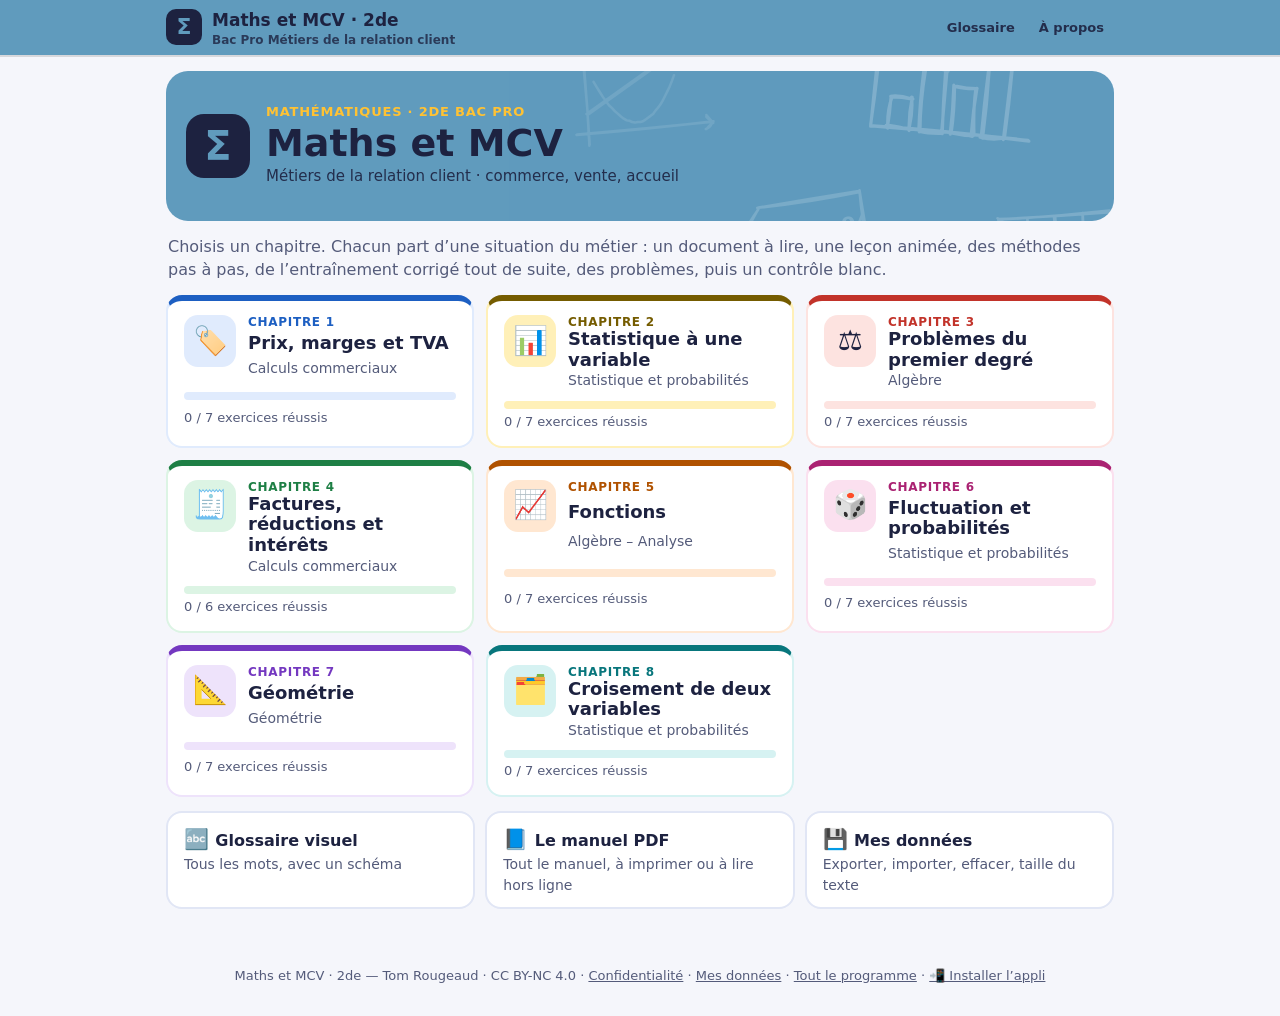
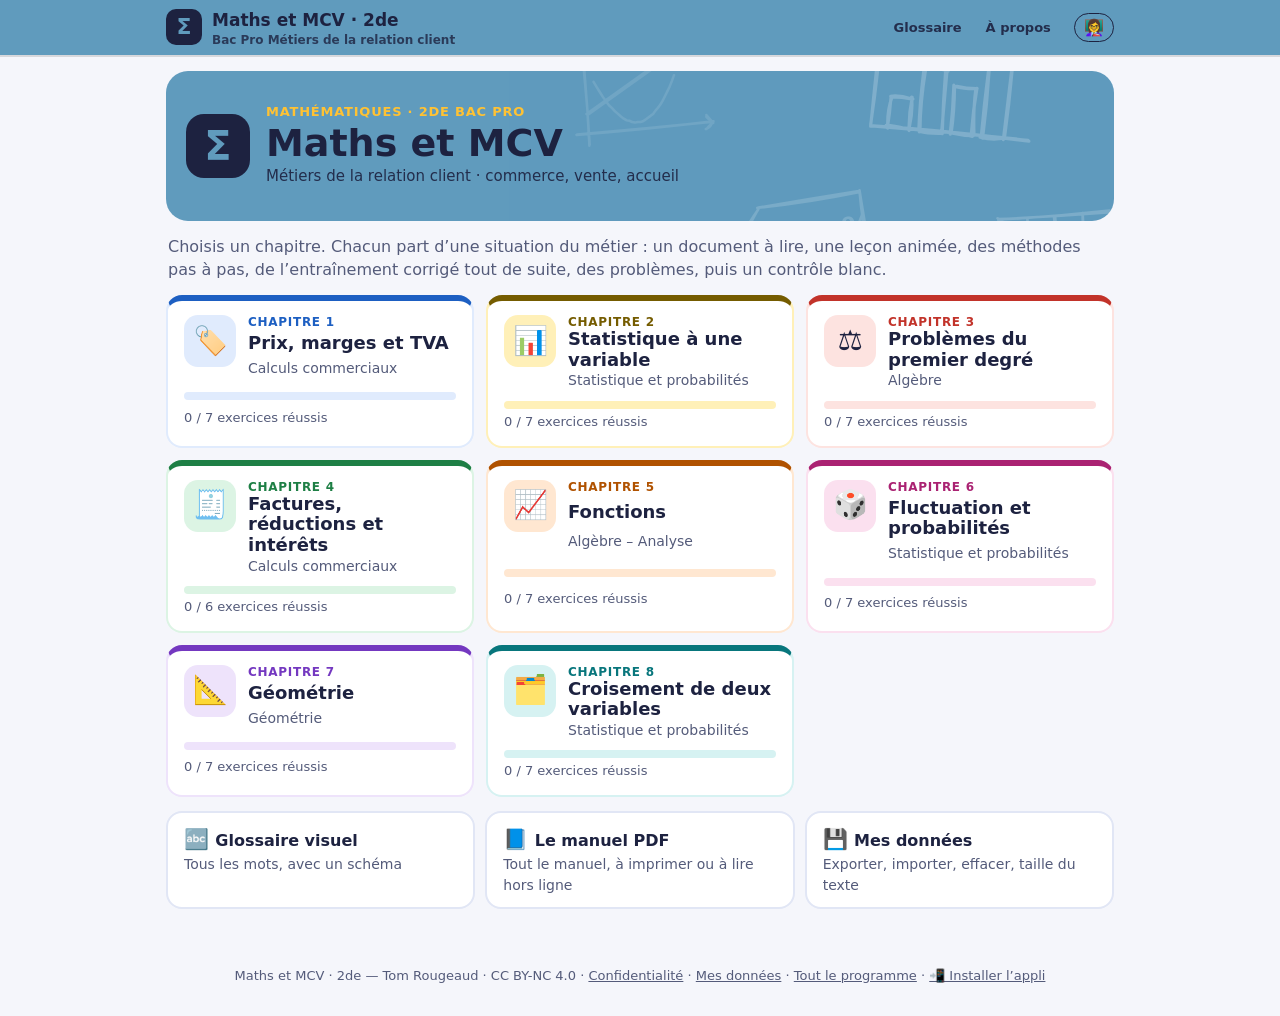
